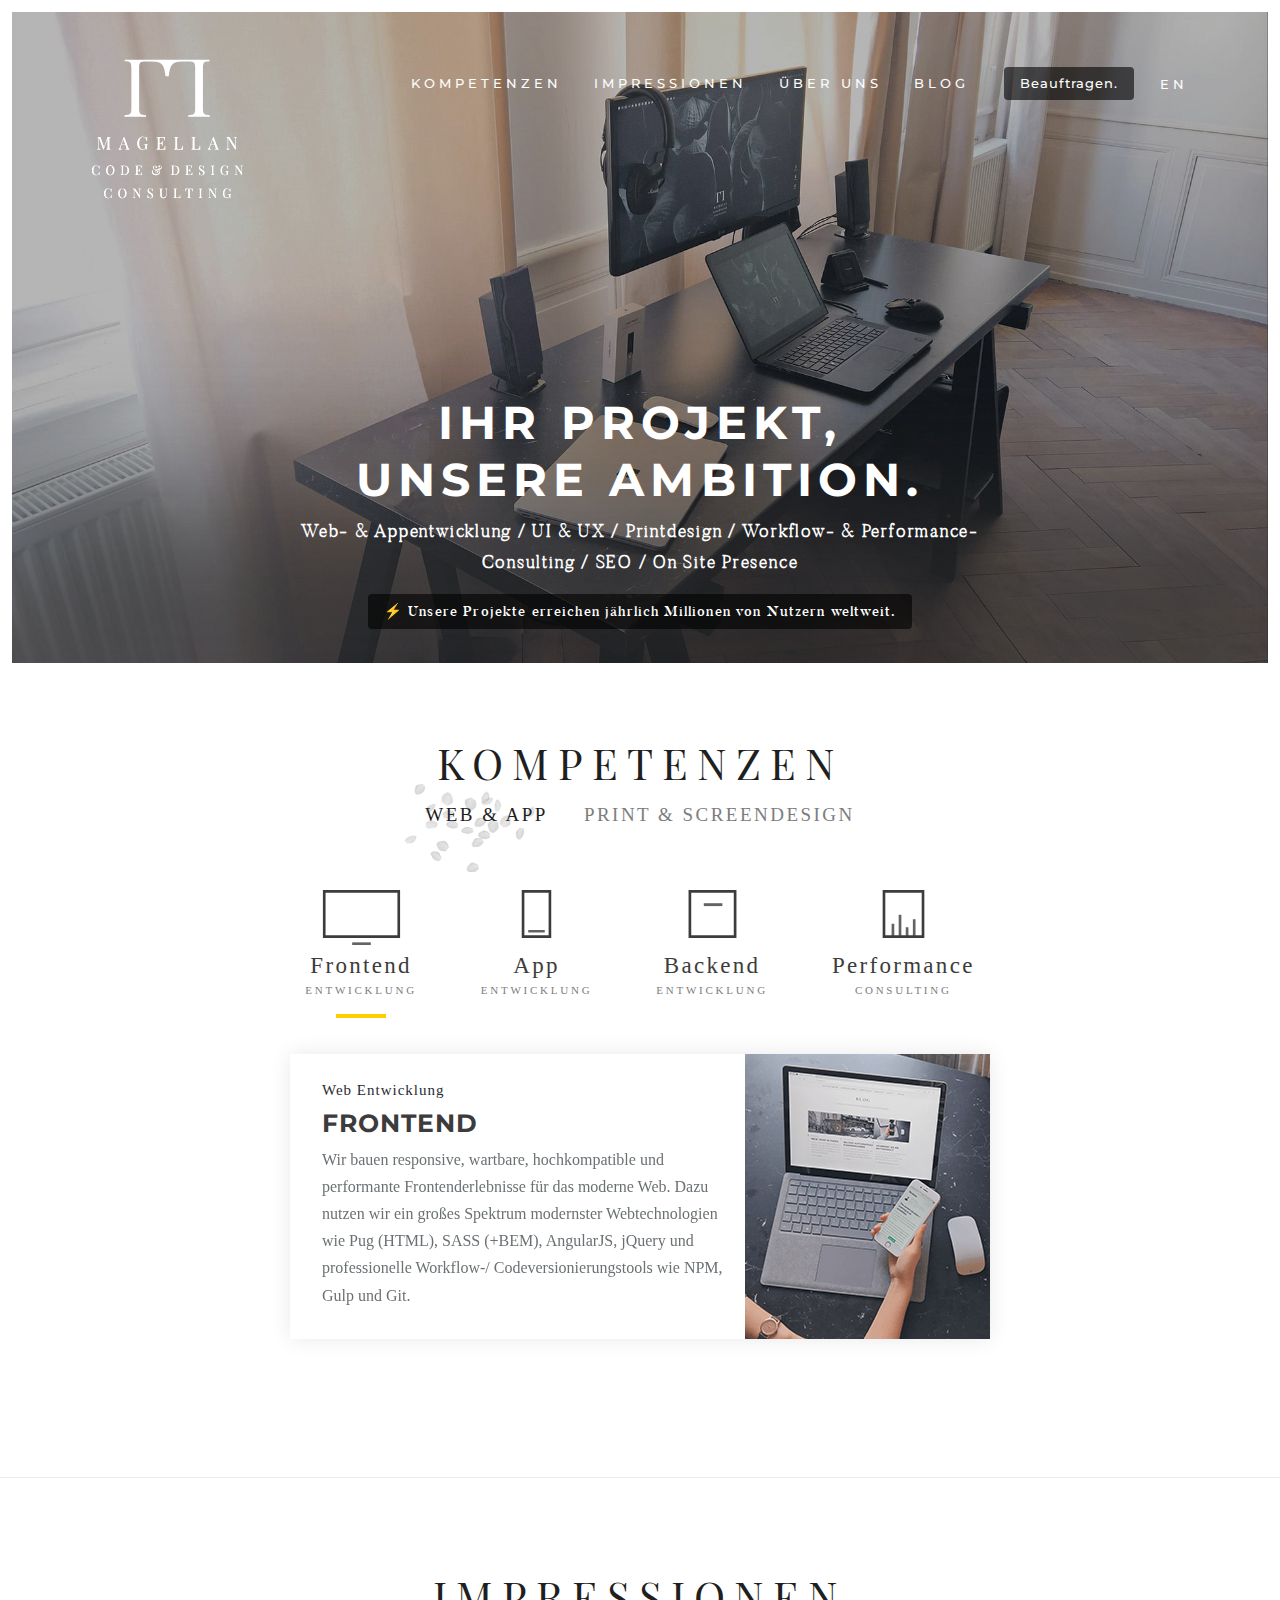
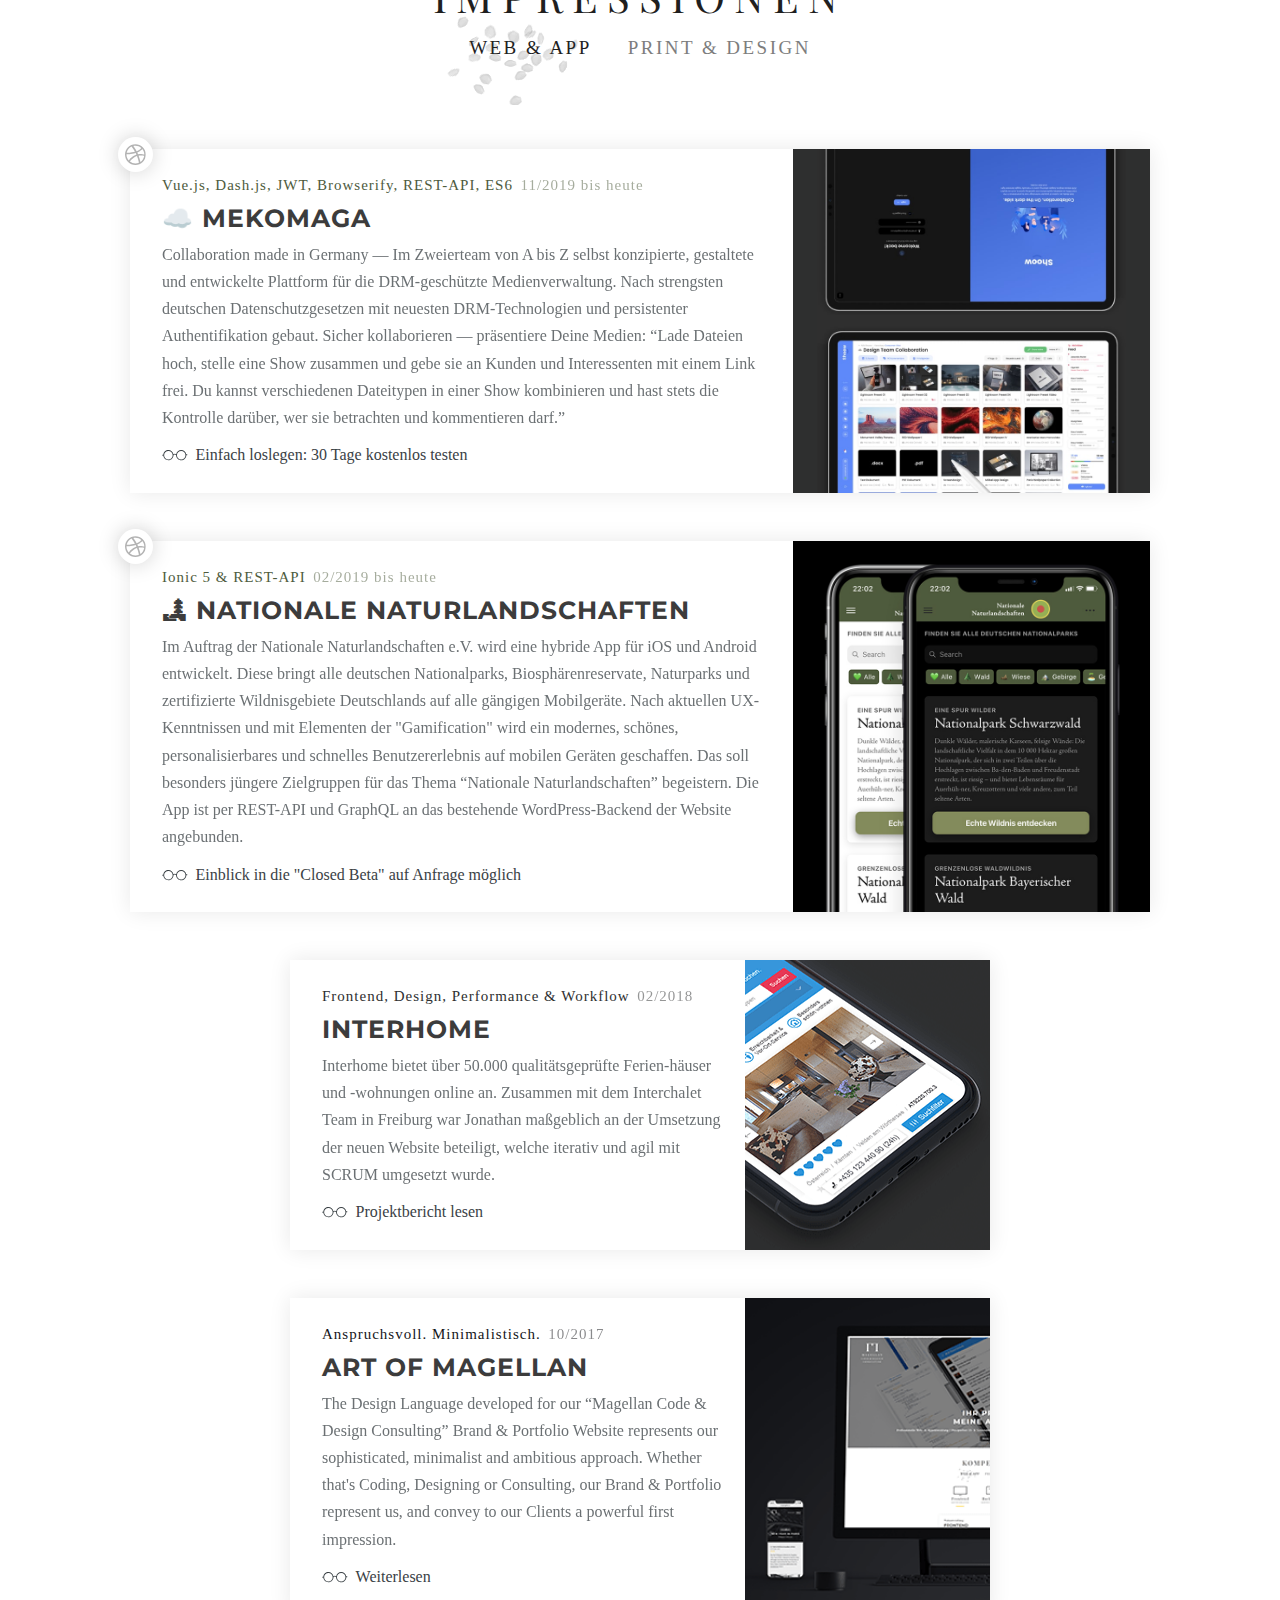
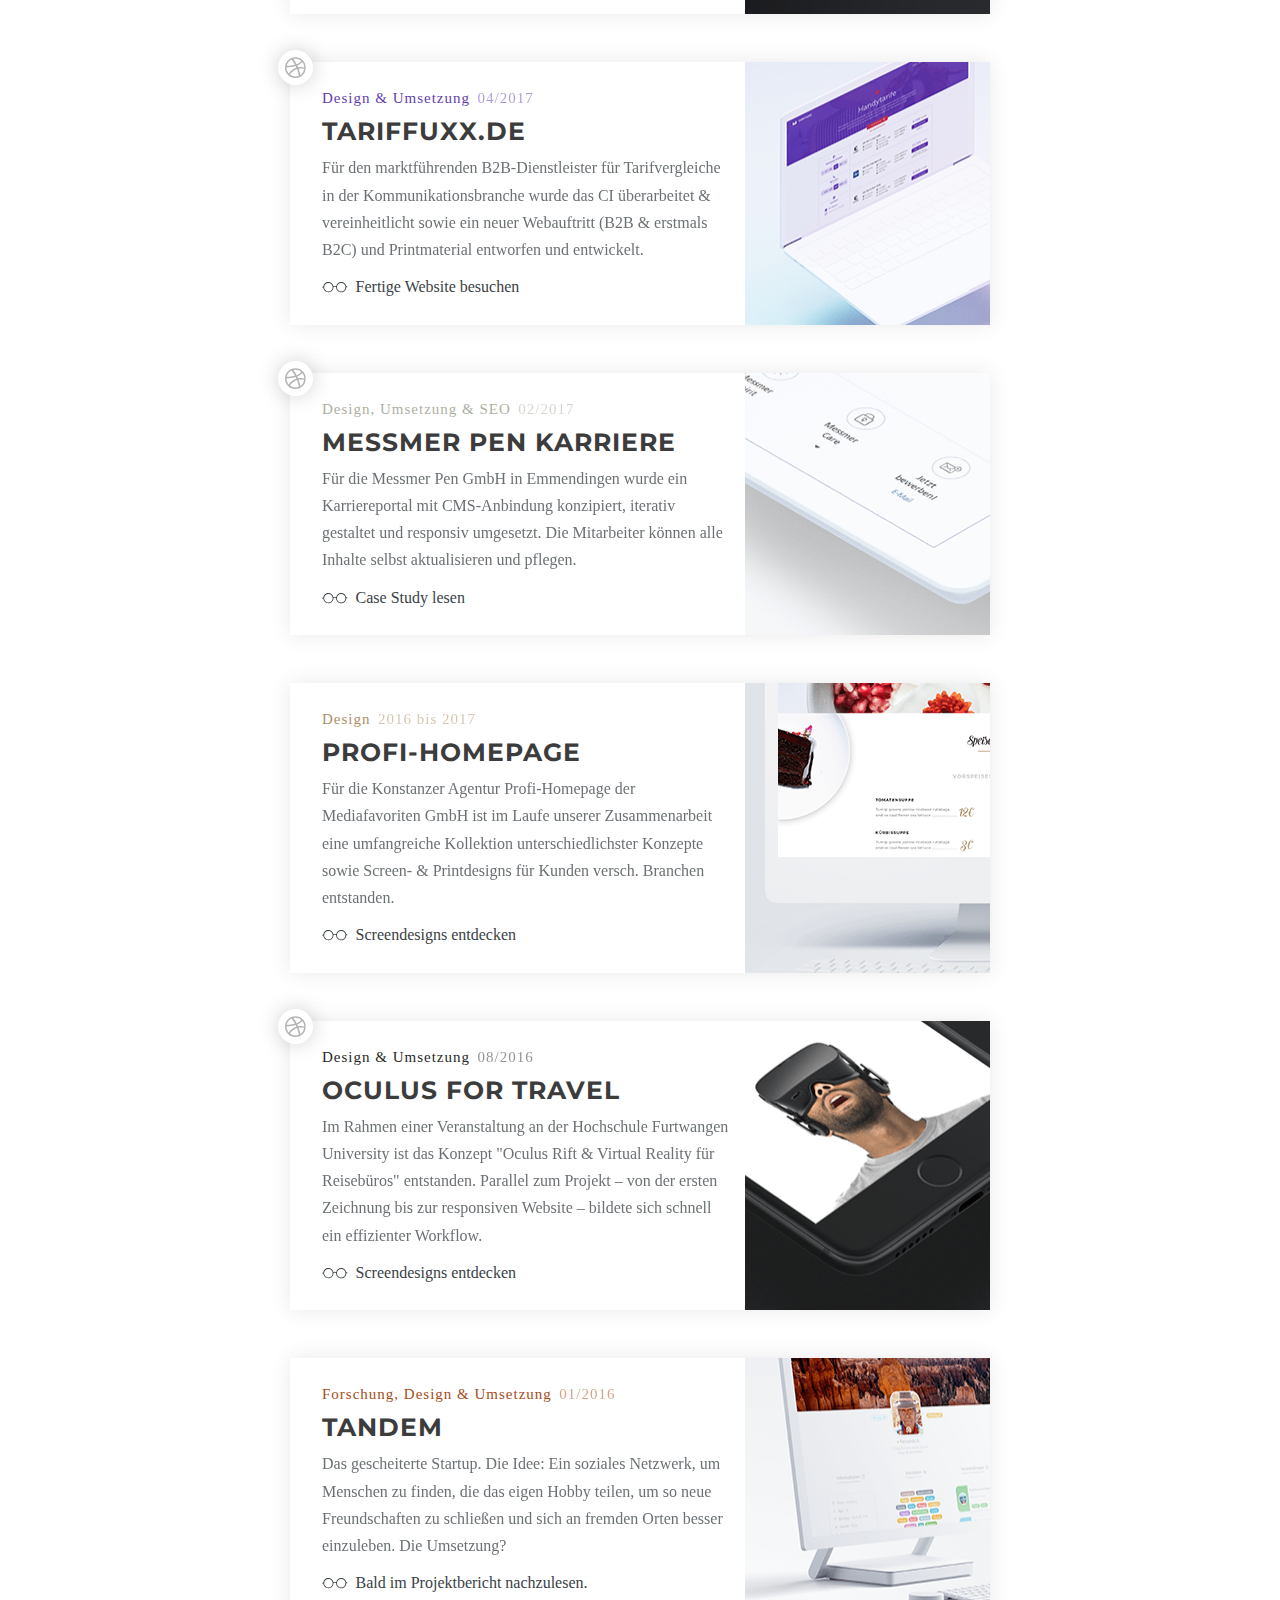
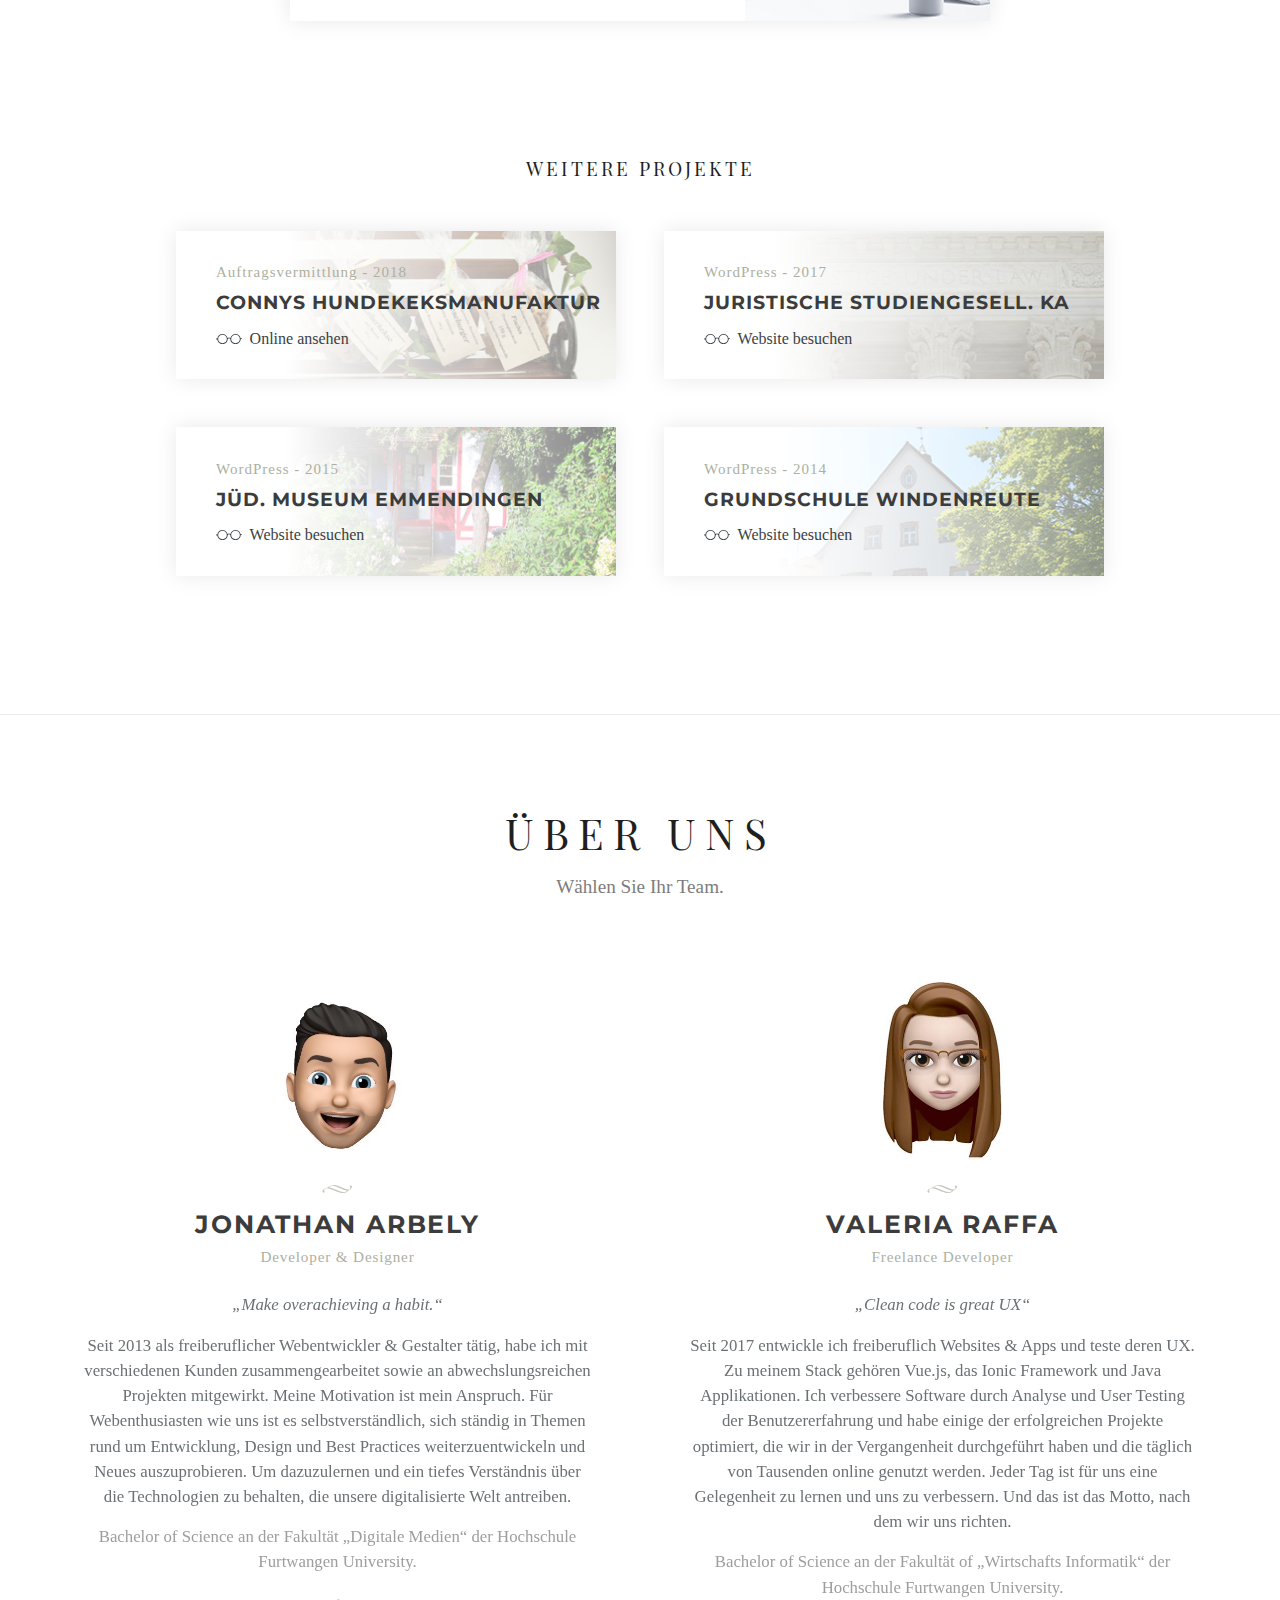
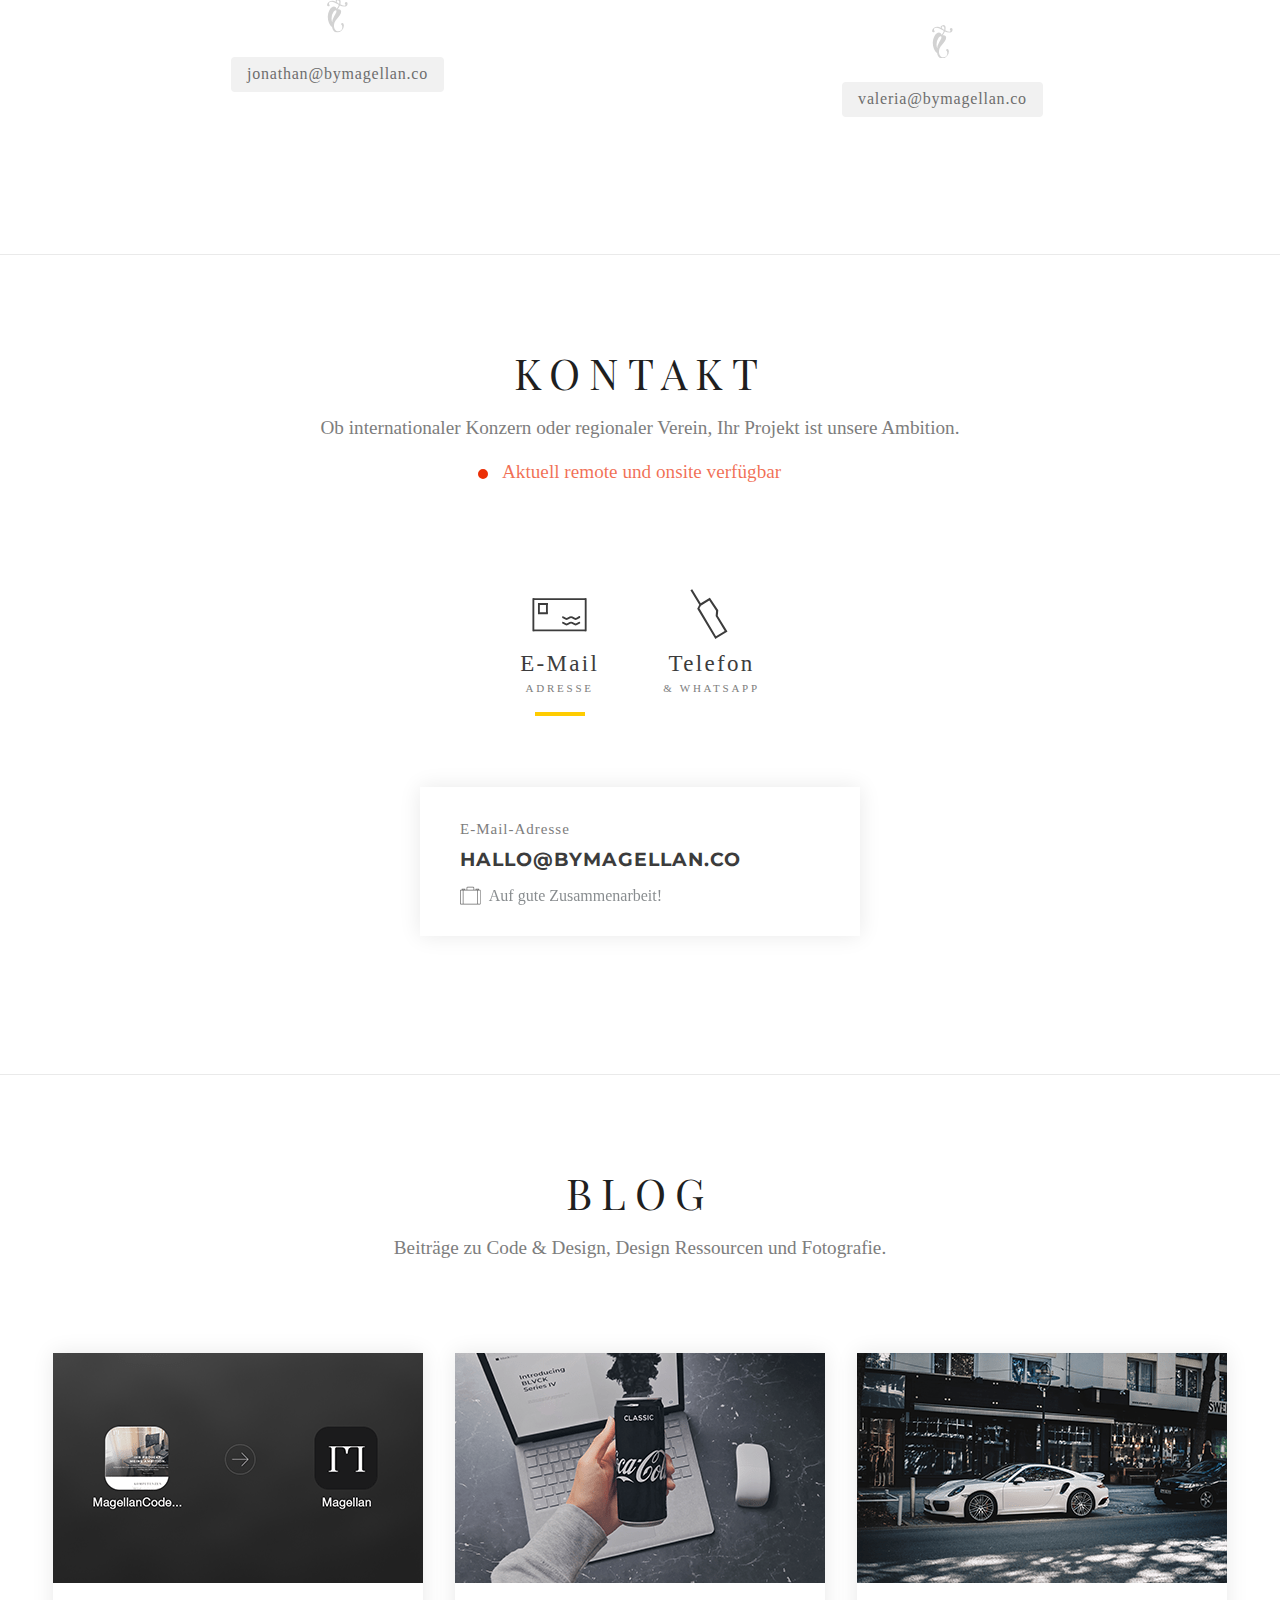
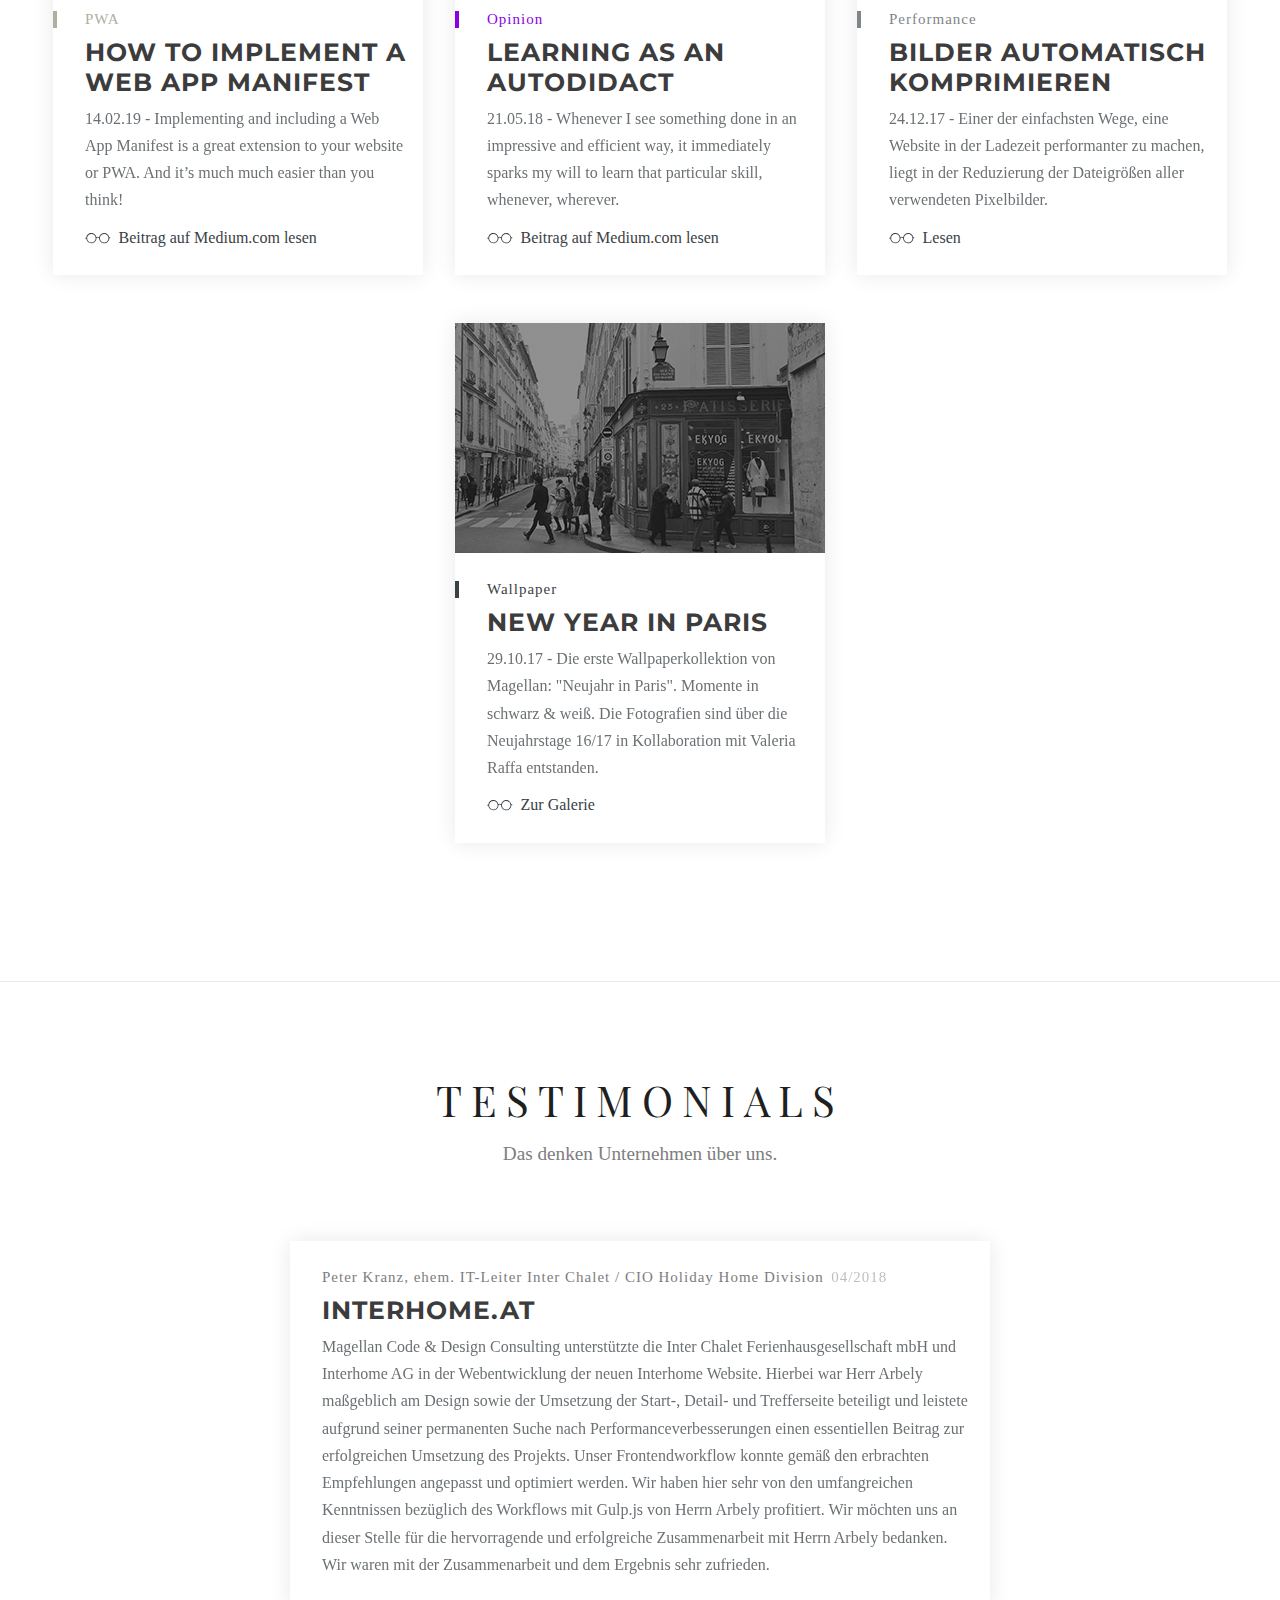
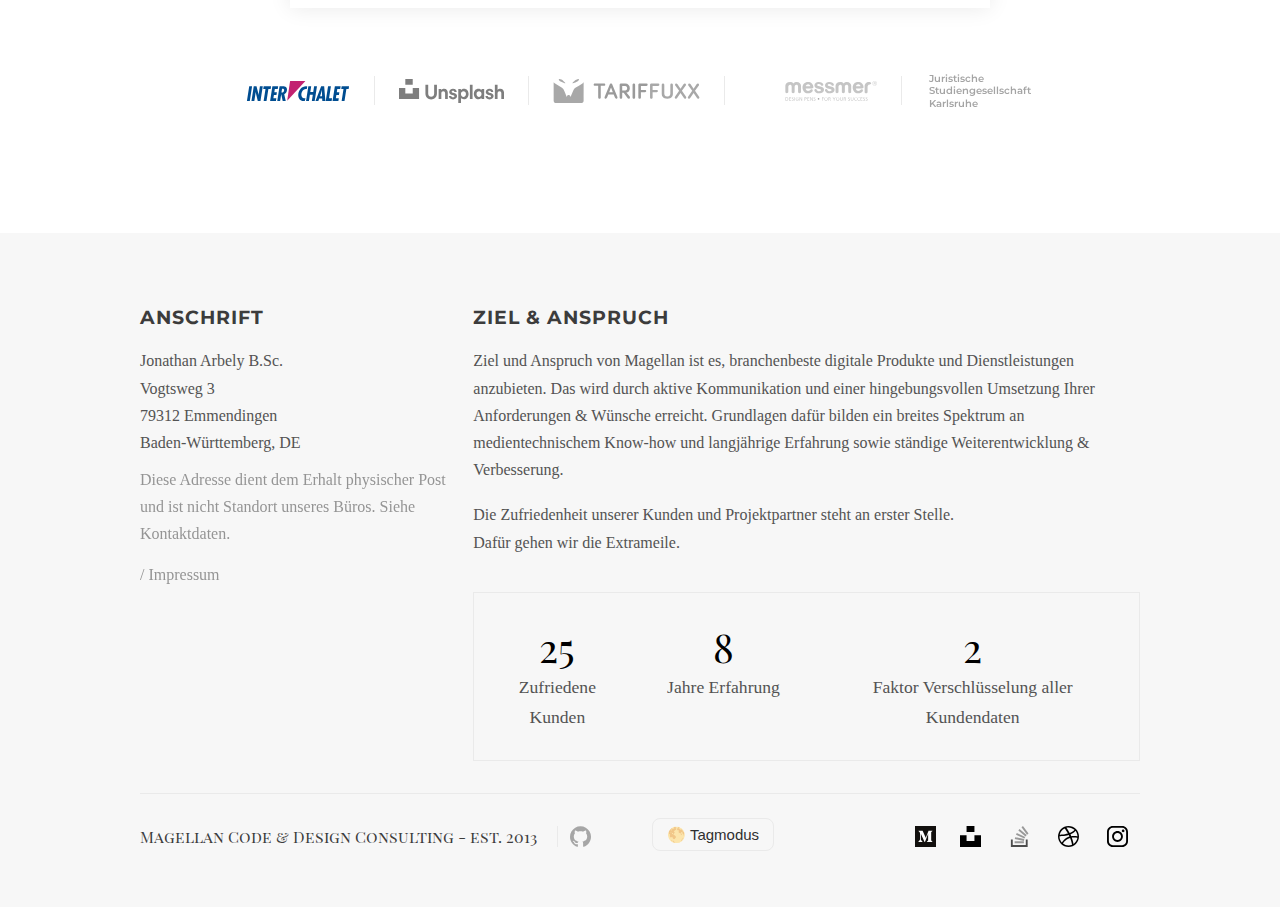
==== index.html @ 05dca4cb "build https://github.com/jonathanarbely/bymagellan/commit/a2d1a57fe0b75a6c7f3945d89512d8315eca8509" ====
<!DOCTYPE html>
<html lang="de">
  <head>
    <script src="https://cmp.osano.com/16CVteSNtipWO25QQ/42a3865d-5379-4cf9-86d5-96c141735223/osano.js"></script>
    <script src="https://www.googletagmanager.com/gtag/js?id=UA-50961830-5" async></script>
    <script>
      window.dataLayer = window.dataLayer || [];
      function gtag(){dataLayer.push(arguments);}
      gtag('js', new Date());
      gtag('config', 'UA-50961830-5', {'anonymize_ip': true});
      
    </script>
    <meta charset="utf-8">
    <meta name="viewport" content="user-scalable=no, width=device-width, initial-scale=1, maximum-scale=1">
    <meta name="theme-color" content="#1b1b1c">
    <link rel="manifest" href="manifest.json">
    <meta name="mobile-web-app-capable" content="yes">
    <meta name="apple-mobile-web-app-capable" content="yes">
    <meta name="application-name" content="Magellan">
    <meta name="apple-mobile-web-app-status-bar-style" content="black">
    <meta name="apple-mobile-web-app-title" content="Magellan">
    <link rel="icon" sizes="192x192" href="/assets/images/pixel/appicon/m-192.png">
    <link rel="apple-touch-icon" href="/assets/images/pixel/appicon/m-192.png">
    <meta name="msapplication-TileImage" content="/assets/images/pixel/appicon/m-144.png">
    <meta name="msapplication-TileColor" content="#1b1b1c">
    <meta name="theme-color" content="#1b1b1c">
    <meta property="og:title" content="Magellan">
    <meta property="og:type" content="website">
    <meta property="og:image" content="/assets/images/pixel/appicon/m-192.png">
    <meta property="og:url" content="https://bymagellan.co/">
    <link rel="icon" type="image/png" href="/assets/images/pixel/favicon.png">
        <title>Magellan Code & Design Consulting - Development & Design Freelancer</title>
        <meta name="description" content="Ziel und Anspruch von Magellan ist es, branchenbeste Web- &amp; Appentwicklung und bestes Design anzubieten.">
        <meta name="keywords" content="webentwicklung, frontend, backend, print, webdesign, design, freiburg, workflow, agentur, medienagentur, gulpjs, pug, html, css, ionic, ui, ux">
        <meta property="og:description" content="Ziel und Anspruch von Magellan ist es, branchenbeste Web- &amp; Appentwicklung und bestes Design anzubieten.">
    <link rel="stylesheet" href="/assets/stylesheets/artofmagellan.css"/>
    <link href="https://fonts.googleapis.com/css?family=Montserrat:700|Playfair+Display+SC" rel="stylesheet"/>
    <link rel="stylesheet" href="assets/stylesheets/pagespecific/index.css"/>
    <script src="/assets/plugins/jquery/jquery.min.js"></script>
    <script src="/assets/plugins/waves/waves.min.js" async></script>
    <script src="/assets/javascript/interactive.min.js" async></script>
    <script src="/assets/javascript/nav.min.js" async></script>
    <script>
      /*window.addEventListener("load", function(){
          window.cookieconsent.initialise({
              "palette": {
                  "popup": {
                      "background": "#000"
                  },
                  "button": {
                      "background": "transparent",
                      "text": "#f1d600",
                      "border": "#f1d600"
                  }
              },
              "type": "opt-out",
              "content": {
                  "message": "Auf dieser Website kommen Cookies von Google Analytics zum Einsatz. Es werden keine persönliche Daten gespeichert oder verarbeitet.",
                  "dismiss": "Einverstanden",
                  "link": "Mehr Erfahren (Datenschutz)",
                  "deny": "Cookies blockieren",
                  "href": "./impressum.html"
              }
          });
      
          $('.cc-deny').click(function(){
              gaOptout();
              //console.log('cookie opt-out');
          });
      });*/
      
      // Set to the same value as the web property used on the site
      var gaProperty = 'UA-50961830-5';
      
      // Disable tracking if the opt-out cookie exists.
      var disableStr = 'ga-disable-' + gaProperty;
      if (document.cookie.indexOf(disableStr + '=true') > -1)
          window[disableStr] = true;
      
      // Opt-out function
      function gaOptout() {
          document.cookie = disableStr + '=true; expires=Thu, 31 Dec 2099 23:59:59 UTC; path=/';
          window[disableStr] = true;
          //console.log('cookie deleted');
      }
      
      // Hotjar Tracking Code
      (function(h,o,t,j,a,r){
          h.hj=h.hj||function(){(h.hj.q=h.hj.q||[]).push(arguments)};
          h._hjSettings={hjid:1564606,hjsv:6};
          a=o.getElementsByTagName('head')[0];
          r=o.createElement('script');r.async=1;
          r.src=t+h._hjSettings.hjid+j+h._hjSettings.hjsv;
          a.appendChild(r);
      })(window,document,'https://static.hotjar.com/c/hotjar-','.js?sv=');
      
    </script>
    <script src="/assets/plugins/jquery-smoothscroll/jquery-smoothscroll.min.js" defer></script>
  </head>
  <body>
    <div class="hide"><svg xmlns="http://www.w3.org/2000/svg" xmlns:xlink="http://www.w3.org/1999/xlink"><symbol viewBox="0 0 564.264 564.264" id="dribbble" xmlns="http://www.w3.org/2000/svg"><path d="M282.132 564.264c-38.76 0-75.276-7.446-109.548-22.338s-64.158-35.088-89.658-60.588-45.696-55.386-60.588-89.658S0 320.892 0 282.132s7.446-75.276 22.338-109.548 35.088-64.158 60.588-89.658 55.386-45.696 89.658-60.588S243.372 0 282.132 0s75.276 7.446 109.548 22.338 64.158 35.088 89.658 60.588 45.696 55.386 60.588 89.658 22.338 70.788 22.338 109.548-7.446 75.276-22.338 109.548-35.088 64.158-60.588 89.658-55.386 45.696-89.658 60.588c-34.272 14.89-70.788 22.338-109.548 22.338zM520.2 320.688c-2.04-.405-7.55-1.836-16.524-4.28-8.976-2.45-20.196-4.594-33.66-6.43s-28.866-2.958-46.206-3.363c-17.34-.408-35.394.813-54.162 3.672 7.752 21.624 14.484 42.126 20.196 61.506s10.506 36.618 14.382 51.714 6.732 27.744 8.568 37.944c1.836 10.198 3.162 17.137 3.978 20.81 26.93-18.36 49.473-41.413 67.626-69.157 18.156-27.748 30.09-58.55 35.802-92.415zm-143.82 183.6c-.816-5.307-2.448-13.668-4.896-25.092-2.445-11.427-5.712-25.194-9.792-41.313-4.077-16.116-9.075-34.068-14.99-53.854-5.917-19.79-13.16-40.7-21.73-62.73-.408.407-1.02.61-1.836.61-33.864 11.833-62.628 26.01-86.292 42.535-23.664 16.52-42.942 32.436-57.834 47.733s-25.806 28.662-32.742 40.086-11.016 18.156-12.24 20.196c20.808 15.912 43.656 28.354 68.544 37.332 24.888 8.976 51.408 13.464 79.56 13.464 33.048.004 64.464-6.32 94.248-18.968zM102.816 443.7c1.224-2.448 6.324-10.2 15.3-23.258 8.976-13.057 21.726-27.946 38.25-44.677 16.524-16.728 36.618-33.558 60.282-50.488 23.664-16.934 51.204-30.497 82.62-40.697 1.632-.816 3.162-1.326 4.59-1.53 1.43-.204 2.958-.714 4.593-1.53a957.878 957.878 0 0 0-9.79-20.196 919.979 919.979 0 0 1-9.793-20.196c-30.192 8.976-59.568 15.81-88.128 20.502s-54.163 8.058-76.807 10.098c-22.644 2.04-41.412 3.162-56.304 3.366s-23.768.306-26.624.306v7.344c0 31.008 5.508 60.18 16.524 87.516s26.11 51.816 45.286 73.44zM46.512 233.172c2.448 0 10.2-.102 23.256-.306s29.58-1.224 49.572-3.06 42.942-4.794 68.85-8.874 52.938-9.792 81.09-17.136c-10.2-17.544-20.298-34.272-30.294-50.184s-19.074-30.09-27.234-42.534c-8.16-12.444-15.096-22.746-20.808-30.906s-9.384-13.464-11.016-15.912c-34.272 15.912-63.138 38.658-86.598 68.238s-39.066 63.138-46.818 100.674zM225.828 48.348c1.632 2.04 5.406 7.14 11.322 15.3s13.056 18.564 21.42 31.212c8.364 12.648 17.544 27.03 27.54 43.146 9.996 16.116 19.893 33.15 29.685 51.102 21.216-7.752 39.576-16.422 55.08-26.01s28.354-18.666 38.556-27.234 17.854-15.912 22.95-22.032c5.1-6.12 8.263-9.996 9.487-11.628-21.624-19.176-46.002-34.068-73.137-44.676-27.132-10.608-55.998-15.912-86.598-15.912-18.768 0-37.536 2.244-56.304 6.732zm242.964 82.008c-1.227 1.632-4.794 5.814-10.71 12.546-5.916 6.732-14.28 14.688-25.092 23.868-10.813 9.18-24.378 18.972-40.698 29.376s-35.7 20.094-58.143 29.07a461.668 461.668 0 0 1 8.264 17.442 1142.22 1142.22 0 0 1 7.647 17.442 81.141 81.141 0 0 0 2.755 6.12 81.978 81.978 0 0 1 2.757 6.12c19.99-2.448 39.573-3.468 58.752-3.06 19.176.408 36.516 1.326 52.02 2.754s28.356 3.06 38.556 4.896 16.32 2.958 18.36 3.366c-.408-28.56-5.304-55.488-14.688-80.784s-22.644-48.348-39.78-69.156z"/></symbol><symbol viewBox="0 0 438.549 438.549" id="github" xmlns="http://www.w3.org/2000/svg"><path d="M409.132 114.573c-19.608-33.596-46.205-60.194-79.798-79.8C295.736 15.166 259.057 5.365 219.27 5.365c-39.78 0-76.47 9.804-110.062 29.408-33.596 19.605-60.192 46.204-79.8 79.8C9.803 148.168 0 184.853 0 224.63c0 47.78 13.94 90.745 41.827 128.906 27.884 38.164 63.906 64.572 108.063 79.227 5.14.954 8.945.283 11.42-1.996 2.474-2.282 3.71-5.14 3.71-8.562 0-.57-.05-5.708-.144-15.417-.098-9.71-.144-18.18-.144-25.406l-6.567 1.136c-4.187.767-9.47 1.092-15.846 1-6.375-.09-12.992-.757-19.843-2-6.854-1.23-13.23-4.085-19.13-8.558-5.898-4.473-10.085-10.328-12.56-17.556l-2.855-6.57c-1.903-4.374-4.9-9.233-8.992-14.56-4.093-5.33-8.232-8.944-12.42-10.847l-1.998-1.43c-1.332-.952-2.568-2.1-3.71-3.43-1.143-1.33-1.998-2.663-2.57-3.997-.57-1.335-.097-2.43 1.428-3.29 1.525-.858 4.28-1.275 8.28-1.275l5.708.853c3.807.763 8.516 3.042 14.133 6.85 5.615 3.807 10.23 8.755 13.847 14.843 4.38 7.807 9.657 13.755 15.846 17.848 6.184 4.093 12.42 6.136 18.7 6.136 6.28 0 11.703-.476 16.273-1.423 4.565-.95 8.848-2.382 12.847-4.284 1.713-12.758 6.377-22.56 13.988-29.41-10.847-1.14-20.6-2.857-29.263-5.14-8.658-2.286-17.605-5.996-26.835-11.14-9.235-5.137-16.896-11.516-22.985-19.126-6.09-7.614-11.088-17.61-14.987-29.98-3.9-12.373-5.852-26.647-5.852-42.825 0-23.035 7.52-42.637 22.557-58.817-7.044-17.318-6.38-36.732 1.997-58.24 5.52-1.715 13.706-.428 24.554 3.853 10.85 4.284 18.794 7.953 23.84 10.995 5.046 3.04 9.09 5.618 12.135 7.708 17.706-4.947 35.977-7.42 54.82-7.42s37.116 2.473 54.822 7.42l10.85-6.85c7.418-4.57 16.18-8.757 26.26-12.564 10.09-3.806 17.803-4.854 23.135-3.14 8.562 21.51 9.325 40.923 2.28 58.24 15.035 16.18 22.558 35.788 22.558 58.818 0 16.178-1.958 30.497-5.853 42.966-3.9 12.47-8.94 22.457-15.125 29.98-6.19 7.52-13.9 13.85-23.13 18.985-9.233 5.14-18.183 8.85-26.84 11.135-8.663 2.286-18.416 4.004-29.264 5.146 9.894 8.563 14.842 22.078 14.842 40.54v60.237c0 3.422 1.19 6.28 3.572 8.562 2.38 2.278 6.136 2.95 11.276 1.994 44.163-14.653 80.185-41.062 108.068-79.226 27.88-38.16 41.826-81.126 41.826-128.906-.01-39.77-9.818-76.454-29.414-110.05z" fill="#a6a6a6"/></symbol><symbol viewBox="0 0 60 60" id="iconset--briefcase" xmlns="http://www.w3.org/2000/svg"><path d="M56.99 13.5H55v-3H45v3h-4V7.706A3.21 3.21 0 0 0 37.794 4.5H22.206A3.21 3.21 0 0 0 19 7.706V13.5h-4v-3H5v3H3.01C1.35 13.5 0 14.85 0 16.51v35.98c0 1.66 1.35 3.01 3.01 3.01h53.98c1.66 0 3.01-1.35 3.01-3.01V16.51c0-1.66-1.35-3.01-3.01-3.01zm-9.99-1h6v1h-6v-1zM21 7.706c0-.665.54-1.206 1.206-1.206h15.588C38.46 6.5 39 7.04 39 7.706V13.5H21V7.706zM19 15.5h31v38H10v-38h9zm-12-3h6v1H7v-1zM2 52.49V16.51c0-.557.453-1.01 1.01-1.01H8v38H3.01c-.557 0-1.01-.453-1.01-1.01zm56 0c0 .557-.453 1.01-1.01 1.01H52v-38h4.99c.557 0 1.01.453 1.01 1.01v35.98z"/></symbol><symbol viewBox="0 0 594.149 594.149" id="iconset--double-tick" xmlns="http://www.w3.org/2000/svg"><path d="M448.8 161.925l-35.7-35.7-160.65 160.65 35.7 35.7 160.65-160.65zm107.1-35.7l-267.75 270.3-107.1-107.1-35.7 35.7 142.8 142.8 306-306-38.25-35.7zM0 325.125l142.8 142.8 35.7-35.7-142.8-142.8-35.7 35.7z"/></symbol><symbol viewBox="0 0 564.264 564.264" id="iconset--dribbble" xmlns="http://www.w3.org/2000/svg"><path d="M282.132 564.264c-38.76 0-75.276-7.446-109.548-22.338s-64.158-35.088-89.658-60.588-45.696-55.386-60.588-89.658S0 320.892 0 282.132s7.446-75.276 22.338-109.548 35.088-64.158 60.588-89.658 55.386-45.696 89.658-60.588S243.372 0 282.132 0s75.276 7.446 109.548 22.338 64.158 35.088 89.658 60.588 45.696 55.386 60.588 89.658 22.338 70.788 22.338 109.548-7.446 75.276-22.338 109.548-35.088 64.158-60.588 89.658-55.386 45.696-89.658 60.588c-34.272 14.89-70.788 22.338-109.548 22.338zM520.2 320.688c-2.04-.405-7.55-1.836-16.524-4.28-8.976-2.45-20.196-4.594-33.66-6.43s-28.866-2.958-46.206-3.363c-17.34-.408-35.394.813-54.162 3.672 7.752 21.624 14.484 42.126 20.196 61.506s10.506 36.618 14.382 51.714 6.732 27.744 8.568 37.944c1.836 10.198 3.162 17.137 3.978 20.81 26.93-18.36 49.473-41.413 67.626-69.157 18.156-27.748 30.09-58.55 35.802-92.415zm-143.82 183.6c-.816-5.307-2.448-13.668-4.896-25.092-2.445-11.427-5.712-25.194-9.792-41.313-4.077-16.116-9.075-34.068-14.99-53.854-5.917-19.79-13.16-40.7-21.73-62.73-.408.407-1.02.61-1.836.61-33.864 11.833-62.628 26.01-86.292 42.535-23.664 16.52-42.942 32.436-57.834 47.733s-25.806 28.662-32.742 40.086-11.016 18.156-12.24 20.196c20.808 15.912 43.656 28.354 68.544 37.332 24.888 8.976 51.408 13.464 79.56 13.464 33.048.004 64.464-6.32 94.248-18.968zM102.816 443.7c1.224-2.448 6.324-10.2 15.3-23.258 8.976-13.057 21.726-27.946 38.25-44.677 16.524-16.728 36.618-33.558 60.282-50.488 23.664-16.934 51.204-30.497 82.62-40.697 1.632-.816 3.162-1.326 4.59-1.53 1.43-.204 2.958-.714 4.593-1.53a957.878 957.878 0 0 0-9.79-20.196 919.979 919.979 0 0 1-9.793-20.196c-30.192 8.976-59.568 15.81-88.128 20.502s-54.163 8.058-76.807 10.098c-22.644 2.04-41.412 3.162-56.304 3.366s-23.768.306-26.624.306v7.344c0 31.008 5.508 60.18 16.524 87.516s26.11 51.816 45.286 73.44zM46.512 233.172c2.448 0 10.2-.102 23.256-.306s29.58-1.224 49.572-3.06 42.942-4.794 68.85-8.874 52.938-9.792 81.09-17.136c-10.2-17.544-20.298-34.272-30.294-50.184s-19.074-30.09-27.234-42.534c-8.16-12.444-15.096-22.746-20.808-30.906s-9.384-13.464-11.016-15.912c-34.272 15.912-63.138 38.658-86.598 68.238s-39.066 63.138-46.818 100.674zM225.828 48.348c1.632 2.04 5.406 7.14 11.322 15.3s13.056 18.564 21.42 31.212c8.364 12.648 17.544 27.03 27.54 43.146 9.996 16.116 19.893 33.15 29.685 51.102 21.216-7.752 39.576-16.422 55.08-26.01s28.354-18.666 38.556-27.234 17.854-15.912 22.95-22.032c5.1-6.12 8.263-9.996 9.487-11.628-21.624-19.176-46.002-34.068-73.137-44.676-27.132-10.608-55.998-15.912-86.598-15.912-18.768 0-37.536 2.244-56.304 6.732zm242.964 82.008c-1.227 1.632-4.794 5.814-10.71 12.546-5.916 6.732-14.28 14.688-25.092 23.868-10.813 9.18-24.378 18.972-40.698 29.376s-35.7 20.094-58.143 29.07a461.668 461.668 0 0 1 8.264 17.442 1142.22 1142.22 0 0 1 7.647 17.442 81.141 81.141 0 0 0 2.755 6.12 81.978 81.978 0 0 1 2.757 6.12c19.99-2.448 39.573-3.468 58.752-3.06 19.176.408 36.516 1.326 52.02 2.754s28.356 3.06 38.556 4.896 16.32 2.958 18.36 3.366c-.408-28.56-5.304-55.488-14.688-80.784s-22.644-48.348-39.78-69.156z" fill="#b3b3b3"/></symbol><symbol viewBox="0 0 60 60" id="iconset--eyeglasses" xmlns="http://www.w3.org/2000/svg"><path d="M59 28h-2.18c-.95-5.666-5.85-10-11.748-10-5.822 0-10.696 4.12-11.825 9.58-.97-.815-2.08-1.247-3.247-1.247-1.167 0-2.274.432-3.245 1.245C25.64 22.118 20.825 18 15.072 18c-6.316 0-11.507 4.85-12.02 11H1a1 1 0 1 0 0 2h2.05c.515 6.15 5.706 11 12.022 11 6.467 0 11.736-5.207 11.91-11.67.854-1.286 1.916-1.997 3.018-1.997 1.102 0 2.164.712 3.017 1.996.178 6.463 5.51 11.67 12.055 11.67C51.65 42 57 36.617 57 30h2a1 1 0 1 0 0-2zM15.072 40C9.52 40 5 35.514 5 30s4.52-10 10.072-10C20.64 20 25 24.393 25 30s-4.36 10-9.928 10zm30 0C39.52 40 35 35.514 35 30s4.52-10 10.072-10C50.64 20 55 24.393 55 30s-4.36 10-9.928 10z" fill="#3a4145"/></symbol><symbol id="iconset--prev" viewBox="0 0 32.635 32.635" xmlns="http://www.w3.org/2000/svg"><defs id="agdefs41"><style id="agstyle2">.agcls-1{fill:#1b1b1b;fill-rule:evenodd}</style></defs><path d="M3.856 15.998a.878.878 0 0 1 .18-.272l6.68-6.68a.836.836 0 0 1 1.18.001.83.83 0 0 1 0 1.18l-5.253 5.255h21.364a.836.836 0 0 1 0 1.67H6.643l5.254 5.255a.832.832 0 0 1 0 1.18.832.832 0 0 1-1.18 0l-6.68-6.678a.852.852 0 0 1-.18-.912z" class="agcls-1" id="agpath6" fill="#1b1b1b" fill-rule="evenodd" stroke-width=".835"/></symbol><symbol viewBox="0 0 564.264 564.264" id="iconset--xing" xmlns="http://www.w3.org/2000/svg"><path d="M412.475 8.516c-22.357 38.429-190.034 332.908-190.034 333.871-.085.696 27.86 50.303 61.915 110.217l62.007 108.904 65.325.086h65.326l-1.05-2.008c-.872-1.574-84.363-148.029-115.628-202.872l-8.036-14.15 9.604-16.853c5.327-9.342 48.906-85.675 96.854-169.6 47.941-84.014 87.157-152.83 87.157-153.093 0-.177-29.258-.348-65.063-.348H415.88zM42.884 105.193c0 .177 16.329 28.995 36.245 64.1l36.244 63.75-15.633 25.591c-62.707 103.316-79.56 131-80.433 132.568l-.958 1.83h122.877l48.644-79.994 48.558-79.994-36.33-64.1-36.416-64.1H104.28c-33.798 0-61.396.172-61.396.349z" fill="#b3b3b3"/></symbol><symbol viewBox="0 0 169.063 169.063" id="instagram" xmlns="http://www.w3.org/2000/svg"><path d="M122.406 0H46.654C20.93 0 0 20.93 0 46.655v75.752c0 25.726 20.93 46.655 46.654 46.655h75.752c25.727 0 46.656-20.93 46.656-46.655V46.655C169.062 20.93 148.132 0 122.406 0zm31.657 122.407c0 17.455-14.2 31.655-31.656 31.655H46.654C29.2 154.062 15 139.862 15 122.407V46.655C15 29.2 29.2 15 46.654 15h75.752c17.455 0 31.656 14.2 31.656 31.655v75.752z"/><path d="M84.53 40.97c-24.02 0-43.562 19.542-43.562 43.563 0 24.02 19.542 43.56 43.563 43.56s43.564-19.54 43.564-43.56c0-24.02-19.542-43.563-43.563-43.563zm0 72.123c-15.748 0-28.562-12.812-28.562-28.56 0-15.75 12.813-28.564 28.563-28.564s28.564 12.812 28.564 28.562c0 15.75-12.814 28.56-28.563 28.56zm45.39-84.843c-2.89 0-5.728 1.17-7.77 3.22a11.057 11.057 0 0 0-3.23 7.78c0 2.892 1.18 5.73 3.23 7.78 2.04 2.04 4.88 3.22 7.77 3.22 2.9 0 5.73-1.18 7.78-3.22 2.05-2.05 3.22-4.89 3.22-7.78 0-2.9-1.17-5.74-3.22-7.78-2.04-2.05-4.88-3.22-7.78-3.22z"/></symbol><symbol viewBox="0 0 19 31" id="leaf" xmlns="http://www.w3.org/2000/svg"><defs><style>.ajcls-1{fill:#1f1f1f;fill-rule:evenodd;opacity:.2}</style></defs><path id="ajleaf" class="ajcls-1" d="M15.73 6.99a9.32 9.32 0 0 1-3.92-1.09 16.455 16.455 0 0 1-2.25 3.6l.06.06a4.934 4.934 0 0 1 1.4-.15 2.308 2.308 0 0 1 1.94 2.46c0 2.25-2 4.27-3.78 6.41-2.03 2.48-2.85 3.98-2.85 6.53 0 2.65 1.81 4.95 3.95 4.95a3.823 3.823 0 0 0 3.74-3.8 2.957 2.957 0 0 0-.87-2.38.457.457 0 0 1-.17-.64 1.13 1.13 0 0 1 1.03-.76c.98 0 1.46 1.3 1.46 2.34 0 3.41-3.07 6.48-6.12 6.48-3.24 0-4.54-3.16-4.65-4.84C2.33 24.23.61 20.82.61 16.11a11.937 11.937 0 0 1 1.52-5.8c1.13-2.05 2.77-3.3 4.29-3.3a2.778 2.778 0 0 1 2.4 2.1 14.02 14.02 0 0 0 2-3.61c-.99-.57-2.57-1.43-3.61-1.94a7.425 7.425 0 0 0-3.42-.91c-1.43 0-2.03.84-2.03 1.56a1.55 1.55 0 0 0 .51 1.24.44.44 0 0 1 .06.55 1.21 1.21 0 0 1-1.1.8A1.34 1.34 0 0 1 0 5.32a3.822 3.822 0 0 1 1.79-2.71 5.4 5.4 0 0 1 3.08-.95 6.69 6.69 0 0 1 3.21 1.05l.03-.06a1.388 1.388 0 0 1-.24-.75A1.245 1.245 0 0 1 9.13.69 1.807 1.807 0 0 1 10.55 0c.97 0 1.93.86 1.93 2.64a7.4 7.4 0 0 1-.33 2.29 8.7 8.7 0 0 0 3.7 1.22.948.948 0 0 0 1.08-.84 1.212 1.212 0 0 0-.38-.91.518.518 0 0 1-.13-.62 1.29 1.29 0 0 1 1.24-.97A1.426 1.426 0 0 1 19 4.3c0 1.65-1.61 2.69-3.24 2.69h-.03zm-7.56 3.4c-.37 0-1.22.09-2.17 1.45a10.62 10.62 0 0 0-1.87 6.38 9.243 9.243 0 0 0 .46 3.09h.16A9.787 9.787 0 0 1 6 17.12c.84-1.73 1.72-3.2 2-3.87 1.16-2.25.36-2.86.2-2.86h-.03zm1.69-9.22a.975.975 0 0 0-.99 1.02 1.712 1.712 0 0 0 1 1.47c.34.19 1.12.65 1.32.76a7.457 7.457 0 0 0 .11-1.07c0-1.55-.64-2.18-1.41-2.18h-.03z"/></symbol><symbol viewBox="0 0 332.82 79.989" id="logos--unicef" xmlns="http://www.w3.org/2000/svg"><path d="M286.612-.024c-17.338 0-31.447 14.116-31.447 31.46 0 17.354 14.11 31.464 31.447 31.464 17.346 0 31.455-14.11 31.455-31.463 0-17.345-14.11-31.46-31.455-31.46m24.54 13.905a44.083 44.083 0 0 1-5.063 2.933 32.666 32.666 0 0 0-3.757-5.882 29.028 29.028 0 0 0 3.664-2.622 30.223 30.223 0 0 1 5.154 5.572M297.92 3.445a30.042 30.042 0 0 1 7.048 4.044 28.74 28.74 0 0 1-3.467 2.448 32.55 32.55 0 0 0-5.177-4.787 16 16 0 0 0 1.598-1.705m2.438 7.14a29.472 29.472 0 0 1-5.3 2.215 47.27 47.27 0 0 0-2.62-5.13 14.447 14.447 0 0 0 2.865-1.68 31.863 31.863 0 0 1 5.055 4.596m-3.72-7.62c-.427.506-.895.98-1.392 1.416a32.92 32.92 0 0 0-5.27-2.918c2.29.247 4.52.75 6.663 1.503m-2.466 2.25c-.756.534-1.564.987-2.416 1.345a48.746 48.746 0 0 0-3.03-4.224 31.557 31.557 0 0 1 5.446 2.88m-6.91-2.656a45.88 45.88 0 0 1 3.248 4.445 12.88 12.88 0 0 1-3.248.57zm0 6.32a14.845 14.845 0 0 0 3.955-.733 43.507 43.507 0 0 1 2.58 5.003c-2.142.55-4.337.858-6.536.903zm-1.312-6.27v4.965a12.84 12.84 0 0 1-3.203-.57 47.28 47.28 0 0 1 3.202-4.394m-4.44 3.953a12.764 12.764 0 0 1-2.412-1.35 30.82 30.82 0 0 1 5.424-2.866 46.133 46.133 0 0 0-3.012 4.216m1.817-5.113a33.125 33.125 0 0 0-5.313 2.925 14.587 14.587 0 0 1-1.393-1.423 29.606 29.606 0 0 1 6.705-1.502m21.544 53.998c-4.18-2.29-4.262-5.478-4.045-6.646.226-1.19 1.044-.673 1.56-.673 2.75 0 5.647-.812 9.208-4.453 4.02-4.1 5.283-13.222-.895-19.16-6.656-6.41-13.734-5.29-18.3.473-.938 1.18-3.218 2.045-5.194 1.975-2.927-.11-1.085 2.195-1.085 2.673 0 .486-.44.818-.7.745-.995-.282-.597 1.19-.597 1.633 0 .447-.406.672-.63.672-1.23 0-.89 1.112-.854 1.407.037.297-.07.815-.482 1.04-.39.223-.855 1.19-.855 1.936 0 1.334 1.225 2.265 3.273 3.786 2.035 1.527 2.3 2.97 2.334 4.01.04 1.04.135 2.717.6 3.828.55 1.338.477 3.79-2.346 3.897-3.447.14-9.572 2.9-10.094 3.084-1.943.694-4.516.94-6.527.438a29.517 29.517 0 0 1-3.088-2.5c-.403-1.384.296-2.877 1-3.882 1.15 1.15 2.864 1.078 3.82 1.11.966.04 5.68-.7 6.35-.923.67-.226.968-.146 1.372 0 1.803.655 4.27.85 5.27-2.6 1.005-3.452-1.37-2.486-1.667-2.342-.3.15-.707.116-.555-.18.438-.88-.223-.79-.596-.822-.965-.097-2.23.93-2.635 1.304-.413.372-.823.33-.97.258-1.277-.64-5.092.284-6.27-1.785.11-.554-.97-8.946-1.527-10.396a1.444 1.444 0 0 1 .15-1.37c.97-1.46 3.64.105 5.088.07 1.735-.043 2.013-.768 2.487-1.355.46-.568.795-.252 1.04-.41.317-.202.02-.61.128-.833.115-.224.246-.114.54-.37.298-.267-.04-.818.108-1.044.428-.647 1.598-.125.895-1.816-.38-.924.152-1.93.67-2.6.842-1.086 4.088-5.652-1.635-10.4-5.463-4.525-10.992-4.155-14.557-.3-3.562 3.862-1.78 9.51-1.408 10.993.373 1.49-.697 2.837-1.928 3.42-.98.46-3.203 1.943-4.885 3.41.27-12.123 7.623-22.778 18.9-27.317.477.604 1.012 1.17 1.59 1.708-1.256.915-3.996 3.368-3.996 3.368s.374.055.722.14c.242.06.752.212.752.212s2.414-2.058 3.55-2.872c.882.67 1.847 1.23 2.87 1.68-.553.936-1.928 3.516-1.928 3.516s.318.193.61.382c.278.19.456.355.456.355s1.502-2.826 2.072-3.77c1.262.42 2.574.663 3.904.725v5.183c-.736-.025-2.637-.103-3.406-.178l-.482-.05.268.4c.207.3.36.597.504.87l.053.105.127.018c.56.043 2.29.104 2.938.12v9.43h1.312v-2.16c1.914-.092 3.512-.222 5.44-.39l.085-.01 1.693-1.5-.926.08a68.24 68.24 0 0 1-5.45.485l-.843.044v-5.98a30.57 30.57 0 0 0 7.056-.99c.63 1.558 1.824 5.332 1.824 5.332l1.234-.382s-1.193-3.75-1.82-5.312a30.116 30.116 0 0 0 5.65-2.398 31.217 31.217 0 0 1 3.72 5.775c-.93.438-2.62 1.036-2.614 1.036 1.354.146 2.383.47 2.383.47s.48-.206.787-.343c.123.27.355.82.355.82l1.688.75-.193-.468s-.56-1.338-.695-1.65a46.095 46.095 0 0 0 5.248-3.037 30.055 30.055 0 0 1 4.91 16.492c.003 9.79-4.68 18.498-11.92 24.014m-52.55-47.118l-.49.438c-1.848 1.63-6.055 5.94-5.416 10.672.007.02.07.336.07.336l.21.937.588-.54c2.584-2.356 4.518-6.363 5.31-10.982l.222-1.3zm-8.56 8.177l-.21.57c-.296.788-.825 2.448-1.112 4.654-.398 3.122-.307 7.54 2.408 10.844-.006-.004.3.392.3.392l.313.397.4-2.007c.45-3.543-.14-10.97-1.445-14.288l-.444-1.132zm-3.125 12.776l-.037.586c-.23 3.18-.066 11.025 6.285 15.188l.756.486-.033-.895c-.11-2.98-3.584-11.862-6.19-15.046l-.735-.903zm1.093 14.043l.11.536c.925 4.504 5.198 11.81 11.804 13.925l.9.297-.327-.892c-1.227-3.372-7.592-11.228-11.68-13.817l-.922-.588zm13.26-28.2l-.52.31c-4.913 3.006-7.216 6.64-7.042 11.123l.045 1.027.713-.594c2.663-2.205 5.987-7.827 6.968-11.02l.36-1.163zm-2.893 9.82l-.37.353c-1.257 1.194-5.325 5.53-4.976 10.887.053.823.244 1.712.56 2.632l.286.854.523-.733c1.945-2.737 4.525-9.965 4.387-13.326l-.04-1.018zm.213 9.3l-.277.414c-2.053 3.047-3.098 6.177-3.035 9.06.057 2.133.736 4.175 2.023 6.072l.428.636.363-.677c.885-1.665 1.592-7.075 1.484-11.357-.036-1.51-.185-2.76-.437-3.614l-.275-.942zm2.385 9.948l-.13.433c-.62 1.977-.91 3.913-.858 5.75.12 4.16 1.96 7.408 5.48 9.666l.593.377.13-.802c0-.02.048-.64.048-.64-.096-3.386-2.617-11.89-4.584-14.495l-.546-.72zm-6.93 13.194l.252.424c2.648 4.434 7.14 10.163 15.54 8.693l.704-.116-.398-.592c-1.572-2.334-11.77-8.088-15.37-8.68l-.98-.16zm12.424 11.267l-1.316.36 1.266.513c5.338 2.188 12.035 2.833 15.914 1.53 1.463-.495 2.346-1.297 3.43-2.354 6.836.706 13.234 6.392 16.963 11.03l.203.236.29-.093c.417-.145 1.063-.642 1.335-.938l.26-.28-.236-.31c-3.89-5.094-9.98-8.25-10.254-8.374-5.48-2.68-15.16-4.76-27.854-1.32"/><path d="M260.467 54.454l.074.45c.802 5.032 2.847 11.636 11.343 10.907l.547-.048-.137-.528c-.578-2.29-8.36-8.94-11.078-10.81L260.4 54zm60.077-46.556l.227 1.3c.794 4.62 2.728 8.626 5.312 10.982l.59.54.203-.937s.064-.316.066-.336c.65-4.732-3.563-9.04-5.403-10.672l-.496-.438zm8.85 8.046l-.448 1.132c-1.305 3.317-1.895 10.745-1.447 14.288l.405 2.008.312-.397.3-.392c2.712-3.304 2.804-7.722 2.4-10.844-.28-2.207-.812-3.867-1.105-4.656l-.21-.57zm3.29 12.764l-.738.902c-2.604 3.184-6.082 12.066-6.186 15.046l-.035.895.748-.485c6.35-4.163 6.518-12.01 6.29-15.188l-.042-.586zm-.94 14.087l-.92.588c-4.087 2.59-10.454 10.445-11.683 13.817l-.325.892.902-.297c6.598-2.114 10.88-9.42 11.803-13.926l.113-.537zm-13.642-28.132l.34 1.168c.912 3.216 4.125 8.903 6.74 11.155l.71.607.058-1.023c.266-4.48-1.965-8.162-6.816-11.256l-.52-.328zm2.793 9.94l-.04 1.018c-.136 3.362 2.438 10.59 4.384 13.327l.528.732.29-.855c.31-.92.5-1.81.554-2.632.354-5.357-3.72-9.692-4.977-10.887l-.37-.353zm-.117 9.244l-.273.94c-.252.855-.4 2.105-.438 3.615-.11 4.282.598 9.692 1.48 11.356l.36.677.435-.637c1.287-1.897 1.96-3.94 2.018-6.072.07-2.883-.977-6.013-3.03-9.06l-.276-.415zm-2.246 9.924l-.54.72c-1.974 2.606-4.49 11.11-4.587 14.495 0 0 .05.62.053.64l.127.803s.596-.378.598-.378c3.516-2.258 5.355-5.506 5.475-9.667.05-1.836-.234-3.772-.857-5.75l-.136-.43zm7.32 13.192l-.982.16c-3.605.592-13.8 6.346-15.37 8.68l-.397.592.703.117c8.406 1.47 12.893-4.26 15.54-8.69l.253-.426zm-40.533 13.02c-.27.122-6.368 3.28-10.25 8.372l-.24.31.265.28c.27.298.916.795 1.34.94l.283.092.2-.233c3.724-4.64 10.126-10.325 16.96-11.032 1.084 1.058 1.967 1.857 3.432 2.354 3.883 1.304 10.574.66 15.918-1.53l1.264-.512-1.318-.36C300.48 65.22 290.8 67.3 285.32 69.983M312.96 54l-.81.424c-2.73 1.868-10.513 8.52-11.09 10.81l-.132.527.543.05c8.498.728 10.545-5.876 11.344-10.91l.074-.448zM98.24 3.07h10.62v9.684H98.24zm.843 20.687h8.934v47.196h-8.934zm-67.405.044h8.928v47.193h-8.744V64.04h-.184c-3.574 5.926-9.588 8.363-16.17 8.363C5.643 72.406 0 64.886 0 55.393v-31.59h8.934v27.922c0 8.175 1.877 14.195 10.428 14.195 3.668 0 8.65-1.878 10.525-6.767 1.69-4.42 1.79-9.963 1.79-11.1zm26.756 6.956h.188c3.006-5.927 9.592-8.366 14.287-8.366 3.29 0 17.856.843 17.856 15.98v32.623H81.84V41.29c0-7.806-3.29-12.03-10.81-12.03 0 0-4.894-.282-8.647 3.477-1.316 1.312-3.762 3.38-3.762 12.595v25.666h-8.93V23.805h8.743v6.955zm86.97 8.18c-.47-5.885-3.263-9.99-9.62-9.99-8.486 0-11.76 7.368-11.76 18.4 0 11.02 3.273 18.4 11.76 18.4 5.877 0 9.52-3.82 9.984-10.555h8.88c-.755 10.556-8.59 16.997-18.96 16.997-15.03 0-21.004-10.64-21.004-24.474 0-13.744 6.904-25.223 21.762-25.223 9.902 0 17.363 6.262 17.816 16.442h-8.86zm22.58 10.086c-.657 8.222 2.708 16.726 11.76 16.726 6.913 0 10.364-2.7 11.386-9.538h9.352c-1.412 10.667-9.63 15.98-20.824 15.98-15.037 0-21.025-10.64-21.025-24.475 0-13.745 6.924-25.224 21.77-25.224 14.002.29 20.63 9.152 20.63 22.148v4.38h-33.048zm23.72-6.158c.184-7.847-3.373-13.918-11.96-13.918-7.384 0-11.76 6.237-11.76 13.918zM211.08 70.79V30.067h-8.063v-6.183h8.062V13.812c.29-10.28 8.034-12.988 14.665-12.988 2.143 0 4.207.556 6.363.932v7.372c-1.512-.077-2.996-.28-4.5-.28-5.03 0-7.936 1.32-7.658 6.45v8.587h10.84v6.183h-10.84V70.79h-8.87z"/></symbol><symbol viewBox="0 0 40.002 36.641" id="magellan-brand" xmlns="http://www.w3.org/2000/svg"><path d="M1.096 28.018c-.641 0-1.096.518-1.096 1.287 0 .787.438 1.246 1.093 1.246a1.01 1.01 0 0 0 .638-.224.143.143 0 0 1 .07-.028c.05 0 .073.062.085.203h.08a15.48 15.48 0 0 1-.014-.826h-.08a1.025 1.025 0 0 1-.158.544.725.725 0 0 1-.59.262c-.444 0-.78-.424-.78-1.191 0-.746.297-1.21.747-1.21a.75.75 0 0 1 .608.268.94.94 0 0 1 .173.509h.08c0-.4.003-.623.013-.791h-.079c-.012.141-.04.205-.088.205a.111.111 0 0 1-.067-.03.965.965 0 0 0-.635-.224zm3.753 0c-.641 0-1.096.518-1.096 1.287 0 .787.438 1.246 1.093 1.246.642 0 1.096-.518 1.096-1.287.001-.787-.437-1.246-1.092-1.246zm-.013.062c.423 0 .761.466.761 1.198 0 .712-.291 1.21-.738 1.21-.423 0-.762-.465-.762-1.197 0-.712.29-1.21.74-1.21zm3.73-.013c-.132 0-.362.007-.52.01l-.084.002c-.128 0-.258-.007-.337-.012v.07c.234.01.28.044.28.295v1.705c0 .25-.046.286-.28.296v.069c.096-.007.265-.01.428-.01.148 0 .379.01.483.01a1.154 1.154 0 0 0 1.248-1.244c0-.768-.396-1.191-1.218-1.191zm-.085.062c.714 0 .958.37.958 1.142 0 .749-.204 1.169-.955 1.169-.214 0-.26-.056-.26-.296v-1.72c0-.236.046-.295.257-.295zm4.755 1.933c0-.096.003-.185.01-.248h-.08c-.048.454-.134.608-.565.608h-.253c-.234 0-.28-.035-.28-.285v-.826h.23c.3 0 .303.235.33.455h.079a7.066 7.066 0 0 1-.02-.49l-.002-.164c0-.079.002-.178.012-.324h-.08c-.026.165-.02.454-.32.454h-.229v-.811c0-.25.046-.286.28-.286h.286c.366 0 .418.134.463.54h.08a1.87 1.87 0 0 1-.01-.212c0-.08.006-.245.023-.407-.214.01-.51.01-.72.01-.211 0-.662 0-1.001-.01v.07c.234.01.28.045.28.295v1.706c0 .25-.046.286-.28.296v.069c.339-.01.794-.01 1-.01.231 0 .556 0 .79.01a5.407 5.407 0 0 1-.023-.44zm4.745-2.044c-.165 0-.38.06-.38.238a.17.17 0 0 0 .183.172.182.182 0 0 0 .194-.168.185.185 0 0 0-.096-.16.117.117 0 0 1 .102-.03.379.379 0 0 1 .401.348.383.383 0 0 1-.296.331 8.731 8.731 0 0 1-.842.27c-.313.108-.476.265-.476.503a.4.4 0 0 0 .427.403.37.37 0 0 0 .411-.295.187.187 0 1 0-.211.168.257.257 0 0 1-.207.075.306.306 0 0 1-.318-.275.367.367 0 0 1 .303-.3c.093-.034.241-.081.397-.131a.52.52 0 0 1 .347.498c0 .393-.42.63-.906.63-.517 0-.926-.268-.926-.742a.55.55 0 0 1 .448-.564.739.739 0 0 0 .253.075.08.08 0 0 0 .096-.065c0-.053-.056-.08-.138-.08a1.524 1.524 0 0 0-.214.02.506.506 0 0 1-.175-.39.375.375 0 0 1 .399-.41.274.274 0 0 1 .262.11.192.192 0 0 0-.183.189.171.171 0 0 0 .18.173.187.187 0 0 0 .194-.183.317.317 0 0 0-.128-.237.548.548 0 0 0-.359-.104c-.384 0-.582.206-.582.43a.506.506 0 0 0 .347.443.794.794 0 0 0-.637.734c0 .529.52.856 1.117.856.665 0 1.052-.406 1.052-.823a.591.591 0 0 0-.377-.582 4.762 4.762 0 0 0 .512-.18.534.534 0 0 0 .327-.482.461.461 0 0 0-.5-.465zm3.902.049c-.133 0-.363.007-.52.01l-.085.002c-.128 0-.258-.007-.337-.012v.07c.234.01.28.044.28.295v1.705c0 .25-.046.286-.28.296v.069c.096-.007.266-.01.428-.01.148 0 .379.01.483.01a1.154 1.154 0 0 0 1.248-1.244c0-.768-.396-1.191-1.217-1.191zm-.086.062c.714 0 .958.37.958 1.142 0 .749-.204 1.169-.955 1.169-.214 0-.26-.056-.26-.296v-1.72c0-.236.046-.295.257-.295zm4.755 1.933a2.476 2.476 0 0 1 .01-.248h-.08c-.048.454-.134.608-.565.608h-.253c-.234 0-.28-.035-.28-.285v-.826h.23c.3 0 .303.235.33.455h.08a7.012 7.012 0 0 1-.021-.49l-.002-.164c0-.079.002-.178.012-.324h-.08c-.026.165-.02.454-.32.454h-.228v-.811c0-.25.045-.286.28-.286h.286c.365 0 .417.134.463.54h.08a1.81 1.81 0 0 1-.01-.212c0-.08.006-.245.023-.407-.214.01-.51.01-.721.01-.21 0-.661 0-1-.01v.07c.234.01.279.045.279.295v1.706c0 .25-.045.286-.28.296v.069c.339-.01.794-.01 1.001-.01.23 0 .556 0 .79.01a5.108 5.108 0 0 1-.024-.44zm2.451-2.034a.588.588 0 0 0-.648.596c0 .388.286.575.614.771.32.192.538.35.538.628a.423.423 0 0 1-.448.459c-.441 0-.6-.365-.628-.781h-.08c0 .485-.003.683-.013.824h.079c.014-.099.032-.15.076-.15a.236.236 0 0 1 .118.048.804.804 0 0 0 .471.128.653.653 0 0 0 .733-.654c0-.37-.263-.55-.621-.774-.31-.193-.58-.317-.58-.63a.393.393 0 0 1 .421-.399c.382 0 .54.334.566.661h.08c0-.433.006-.58.016-.701h-.079c-.014.099-.032.15-.076.15a.225.225 0 0 1-.118-.048.65.65 0 0 0-.42-.128zm3.384.039c-.105.007-.279.01-.438.01-.178 0-.343-.003-.44-.01v.07c.234.01.279.044.279.295v1.705c0 .25-.045.286-.28.296v.069a7.23 7.23 0 0 1 .441-.01c.16 0 .332.003.438.01v-.07c-.234-.01-.279-.045-.279-.295v-1.706c0-.25.045-.285.28-.295v-.07zm2.795-.049c-.641 0-1.11.506-1.11 1.308 0 .766.416 1.225 1.13 1.225a.847.847 0 0 0 .54-.187.181.181 0 0 1 .112-.059.2.2 0 0 1 .094.197h.07v-.682c0-.254.023-.284.175-.296v-.069a3.933 3.933 0 0 1-.36.012 8.59 8.59 0 0 1-.486-.012v.07c.291.01.349.052.349.33v.33a.185.185 0 0 1-.1.189.628.628 0 0 1-.358.107c-.563 0-.822-.367-.822-1.194 0-.738.301-1.207.76-1.207a.776.776 0 0 1 .595.269 1.063 1.063 0 0 1 .174.509h.08c0-.4.003-.624.013-.792h-.08c-.013.145-.042.21-.086.21a.118.118 0 0 1-.069-.035.957.957 0 0 0-.62-.223zm4.82.049a5.239 5.239 0 0 1-.672 0v.07c.269.01.313.078.313.33v1.47l-1.218-1.87a4.138 4.138 0 0 1-.59 0l.001.07c.234.01.28.044.28.295v1.67c0 .252-.046.32-.28.33v.07a5.23 5.23 0 0 1 .672 0v-.07c-.268-.01-.313-.078-.313-.33v-1.815l1.448 2.232h.08v-2.052c0-.252.045-.32.28-.33v-.07zM4.297 34.104c-.642 0-1.097.517-1.097 1.286 0 .788.438 1.246 1.093 1.246a1.01 1.01 0 0 0 .639-.223.143.143 0 0 1 .07-.029c.05 0 .073.062.084.203h.08c-.01-.174-.014-.41-.014-.826h-.08a1.025 1.025 0 0 1-.158.544.725.725 0 0 1-.59.262c-.444 0-.78-.423-.78-1.19 0-.746.297-1.211.747-1.211a.75.75 0 0 1 .609.268.94.94 0 0 1 .173.51h.08c0-.4.002-.624.013-.792h-.08c-.011.141-.04.205-.087.205a.111.111 0 0 1-.067-.03.965.965 0 0 0-.635-.223zm3.753 0c-.642 0-1.096.517-1.096 1.286 0 .788.437 1.246 1.093 1.246.641 0 1.096-.517 1.096-1.286-.001-.788-.439-1.246-1.094-1.246zm-.013.062c.423 0 .76.465.76 1.197 0 .712-.289 1.21-.737 1.21-.423 0-.763-.464-.763-1.196 0-.712.289-1.211.739-1.211zm4.953-.014a5.239 5.239 0 0 1-.672 0v.07c.27.01.314.079.314.33v1.471l-1.218-1.87a4.138 4.138 0 0 1-.59 0l.001.068c.234.01.28.046.28.296v1.67c0 .252-.046.321-.28.331v.07a5.23 5.23 0 0 1 .672 0v-.07c-.268-.01-.313-.079-.313-.33v-1.815l1.448 2.231h.08v-2.052c0-.252.045-.32.28-.33v-.07zm2.388-.038a.588.588 0 0 0-.649.596c0 .388.287.574.615.77.32.192.537.35.537.629a.423.423 0 0 1-.448.458c-.44 0-.6-.364-.628-.78h-.08c0 .484-.003.683-.013.824h.08c.013-.1.032-.151.076-.151a.236.236 0 0 1 .117.048.803.803 0 0 0 .472.128.653.653 0 0 0 .732-.653c0-.37-.262-.551-.621-.774-.31-.194-.58-.318-.58-.63a.393.393 0 0 1 .422-.4c.382 0 .54.335.566.662h.079c0-.433.007-.58.017-.702h-.08c-.013.1-.032.151-.075.151a.226.226 0 0 1-.118-.048.65.65 0 0 0-.422-.128zm4.618.038a5.191 5.191 0 0 1-.672 0v.07a.269.269 0 0 1 .314.33v1.073c0 .512-.142.89-.662.89-.49 0-.544-.388-.544-.86v-1.137c0-.25.044-.286.28-.296v-.069a7.89 7.89 0 0 1-.44.01c-.178 0-.344-.003-.44-.01v.069c.235.01.279.045.279.296v1.079c0 .469.053.663.256.853a.823.823 0 0 0 .58.187.717.717 0 0 0 .63-.321 1.431 1.431 0 0 0 .142-.729v-1.034c0-.252.044-.32.278-.331v-.069zm2.499 0c-.106.007-.28.01-.438.01-.179 0-.345-.003-.441-.01v.07c.234.01.28.045.28.295v1.706c0 .25-.046.285-.28.295v.07c.338-.011.793-.011 1-.011.23 0 .556 0 .79.01a5.207 5.207 0 0 1-.024-.44c0-.11.004-.21.01-.282h-.079c-.049.478-.135.643-.566.643h-.252c-.234 0-.28-.035-.28-.285v-1.706c0-.25.046-.286.28-.296v-.069zm4.184 0c-.286.01-.685.01-.968.01-.283 0-.688 0-.974-.01.019.175.027.355.027.44 0 .111-.004.21-.01.282h.079c.047-.478.1-.642.529-.642h.187v1.956c0 .278-.059.32-.349.33v.07c.11-.007.304-.01.51-.01.187 0 .386.003.508.01v-.07c-.291-.01-.35-.053-.35-.33v-1.956h.188c.431 0 .482.164.53.642h.079a3.186 3.186 0 0 1-.01-.282c-.001-.085.006-.265.023-.44zm2.505 0c-.106.007-.28.01-.438.01-.178 0-.344-.003-.44-.01v.07c.233.01.279.045.279.295v1.706c0 .25-.046.285-.28.295v.07a7.23 7.23 0 0 1 .441-.011c.159 0 .332.003.438.01v-.069c-.234-.01-.28-.045-.28-.295v-1.706c0-.25.046-.286.28-.296v-.069zm3.837 0a5.23 5.23 0 0 1-.672 0v.07c.27.01.313.079.313.33v1.471l-1.217-1.87a4.143 4.143 0 0 1-.59 0v.068c.235.01.28.046.28.296v1.67c0 .252-.045.321-.28.331v.07a5.239 5.239 0 0 1 .672 0v-.07c-.267-.01-.313-.079-.313-.33v-1.815l1.449 2.231h.079v-2.052c0-.252.045-.32.28-.33v-.07zm2.778-.048c-.642 0-1.11.505-1.11 1.308 0 .766.416 1.224 1.13 1.224a.847.847 0 0 0 .539-.186.182.182 0 0 1 .113-.06.2.2 0 0 1 .094.197h.069v-.682c0-.253.024-.284.175-.296v-.068a3.933 3.933 0 0 1-.359.011c-.151 0-.365-.003-.486-.011v.068c.29.012.348.053.348.331v.33a.185.185 0 0 1-.099.19.63.63 0 0 1-.359.106c-.562 0-.822-.367-.822-1.193 0-.739.302-1.208.76-1.208a.776.776 0 0 1 .596.27 1.065 1.065 0 0 1 .174.508h.079c0-.4.003-.623.013-.791h-.08c-.013.144-.041.21-.085.21a.117.117 0 0 1-.069-.035.959.959 0 0 0-.623-.223z" class="alcls-1" data-name="Code&amp;Design consulting copy" fill="#fff" fill-rule="evenodd"/><path d="M1.096 28.018c-.641 0-1.096.518-1.096 1.287 0 .787.438 1.246 1.093 1.246a1.01 1.01 0 0 0 .638-.224.143.143 0 0 1 .07-.028c.05 0 .073.062.085.203h.08a15.48 15.48 0 0 1-.014-.826h-.08a1.025 1.025 0 0 1-.158.544.725.725 0 0 1-.59.262c-.444 0-.78-.424-.78-1.191 0-.746.297-1.21.747-1.21a.75.75 0 0 1 .608.268.94.94 0 0 1 .173.509h.08c0-.4.003-.623.013-.791h-.079c-.012.141-.04.205-.088.205a.111.111 0 0 1-.067-.03.965.965 0 0 0-.635-.224zm3.753 0c-.641 0-1.096.518-1.096 1.287 0 .787.438 1.246 1.093 1.246.642 0 1.096-.518 1.096-1.287.001-.787-.437-1.246-1.092-1.246zm-.013.062c.423 0 .761.466.761 1.198 0 .712-.291 1.21-.738 1.21-.423 0-.762-.465-.762-1.197 0-.712.29-1.21.74-1.21zm3.73-.013c-.132 0-.362.007-.52.01l-.084.002c-.128 0-.258-.007-.337-.012v.07c.234.01.28.044.28.295v1.705c0 .25-.046.286-.28.296v.069c.096-.007.265-.01.428-.01.148 0 .379.01.483.01a1.154 1.154 0 0 0 1.248-1.244c0-.768-.396-1.191-1.218-1.191zm-.085.062c.714 0 .958.37.958 1.142 0 .749-.204 1.169-.955 1.169-.214 0-.26-.056-.26-.296v-1.72c0-.236.046-.295.257-.295zm4.755 1.933c0-.096.003-.185.01-.248h-.08c-.048.454-.134.608-.565.608h-.253c-.234 0-.28-.035-.28-.285v-.826h.23c.3 0 .303.235.33.455h.079a7.066 7.066 0 0 1-.02-.49l-.002-.164c0-.079.002-.178.012-.324h-.08c-.026.165-.02.454-.32.454h-.229v-.811c0-.25.046-.286.28-.286h.286c.366 0 .418.134.463.54h.08a1.87 1.87 0 0 1-.01-.212c0-.08.006-.245.023-.407-.214.01-.51.01-.72.01-.211 0-.662 0-1.001-.01v.07c.234.01.28.045.28.295v1.706c0 .25-.046.286-.28.296v.069c.339-.01.794-.01 1-.01.231 0 .556 0 .79.01a5.407 5.407 0 0 1-.023-.44zm4.745-2.044c-.165 0-.38.06-.38.238a.17.17 0 0 0 .183.172.182.182 0 0 0 .194-.168.185.185 0 0 0-.096-.16.117.117 0 0 1 .102-.03.379.379 0 0 1 .401.348.383.383 0 0 1-.296.331 8.731 8.731 0 0 1-.842.27c-.313.108-.476.265-.476.503a.4.4 0 0 0 .427.403.37.37 0 0 0 .411-.295.187.187 0 1 0-.211.168.257.257 0 0 1-.207.075.306.306 0 0 1-.318-.275.367.367 0 0 1 .303-.3c.093-.034.241-.081.397-.131a.52.52 0 0 1 .347.498c0 .393-.42.63-.906.63-.517 0-.926-.268-.926-.742a.55.55 0 0 1 .448-.564.739.739 0 0 0 .253.075.08.08 0 0 0 .096-.065c0-.053-.056-.08-.138-.08a1.524 1.524 0 0 0-.214.02.506.506 0 0 1-.175-.39.375.375 0 0 1 .399-.41.274.274 0 0 1 .262.11.192.192 0 0 0-.183.189.171.171 0 0 0 .18.173.187.187 0 0 0 .194-.183.317.317 0 0 0-.128-.237.548.548 0 0 0-.359-.104c-.384 0-.582.206-.582.43a.506.506 0 0 0 .347.443.794.794 0 0 0-.637.734c0 .529.52.856 1.117.856.665 0 1.052-.406 1.052-.823a.591.591 0 0 0-.377-.582 4.762 4.762 0 0 0 .512-.18.534.534 0 0 0 .327-.482.461.461 0 0 0-.5-.465zm3.902.049c-.133 0-.363.007-.52.01l-.085.002c-.128 0-.258-.007-.337-.012v.07c.234.01.28.044.28.295v1.705c0 .25-.046.286-.28.296v.069c.096-.007.266-.01.428-.01.148 0 .379.01.483.01a1.154 1.154 0 0 0 1.248-1.244c0-.768-.396-1.191-1.217-1.191zm-.086.062c.714 0 .958.37.958 1.142 0 .749-.204 1.169-.955 1.169-.214 0-.26-.056-.26-.296v-1.72c0-.236.046-.295.257-.295zm4.755 1.933a2.476 2.476 0 0 1 .01-.248h-.08c-.048.454-.134.608-.565.608h-.253c-.234 0-.28-.035-.28-.285v-.826h.23c.3 0 .303.235.33.455h.08a7.012 7.012 0 0 1-.021-.49l-.002-.164c0-.079.002-.178.012-.324h-.08c-.026.165-.02.454-.32.454h-.228v-.811c0-.25.045-.286.28-.286h.286c.365 0 .417.134.463.54h.08a1.81 1.81 0 0 1-.01-.212c0-.08.006-.245.023-.407-.214.01-.51.01-.721.01-.21 0-.661 0-1-.01v.07c.234.01.279.045.279.295v1.706c0 .25-.045.286-.28.296v.069c.339-.01.794-.01 1.001-.01.23 0 .556 0 .79.01a5.108 5.108 0 0 1-.024-.44zm2.451-2.034a.588.588 0 0 0-.648.596c0 .388.286.575.614.771.32.192.538.35.538.628a.423.423 0 0 1-.448.459c-.441 0-.6-.365-.628-.781h-.08c0 .485-.003.683-.013.824h.079c.014-.099.032-.15.076-.15a.236.236 0 0 1 .118.048.804.804 0 0 0 .471.128.653.653 0 0 0 .733-.654c0-.37-.263-.55-.621-.774-.31-.193-.58-.317-.58-.63a.393.393 0 0 1 .421-.399c.382 0 .54.334.566.661h.08c0-.433.006-.58.016-.701h-.079c-.014.099-.032.15-.076.15a.225.225 0 0 1-.118-.048.65.65 0 0 0-.42-.128zm3.384.039c-.105.007-.279.01-.438.01-.178 0-.343-.003-.44-.01v.07c.234.01.279.044.279.295v1.705c0 .25-.045.286-.28.296v.069a7.23 7.23 0 0 1 .441-.01c.16 0 .332.003.438.01v-.07c-.234-.01-.279-.045-.279-.295v-1.706c0-.25.045-.285.28-.295v-.07zm2.795-.049c-.641 0-1.11.506-1.11 1.308 0 .766.416 1.225 1.13 1.225a.847.847 0 0 0 .54-.187.181.181 0 0 1 .112-.059.2.2 0 0 1 .094.197h.07v-.682c0-.254.023-.284.175-.296v-.069a3.933 3.933 0 0 1-.36.012 8.59 8.59 0 0 1-.486-.012v.07c.291.01.349.052.349.33v.33a.185.185 0 0 1-.1.189.628.628 0 0 1-.358.107c-.563 0-.822-.367-.822-1.194 0-.738.301-1.207.76-1.207a.776.776 0 0 1 .595.269 1.063 1.063 0 0 1 .174.509h.08c0-.4.003-.624.013-.792h-.08c-.013.145-.042.21-.086.21a.118.118 0 0 1-.069-.035.957.957 0 0 0-.62-.223zm4.82.049a5.239 5.239 0 0 1-.672 0v.07c.269.01.313.078.313.33v1.47l-1.218-1.87a4.138 4.138 0 0 1-.59 0l.001.07c.234.01.28.044.28.295v1.67c0 .252-.046.32-.28.33v.07a5.23 5.23 0 0 1 .672 0v-.07c-.268-.01-.313-.078-.313-.33v-1.815l1.448 2.232h.08v-2.052c0-.252.045-.32.28-.33v-.07zM4.297 34.104c-.642 0-1.097.517-1.097 1.286 0 .788.438 1.246 1.093 1.246a1.01 1.01 0 0 0 .639-.223.143.143 0 0 1 .07-.029c.05 0 .073.062.084.203h.08c-.01-.174-.014-.41-.014-.826h-.08a1.025 1.025 0 0 1-.158.544.725.725 0 0 1-.59.262c-.444 0-.78-.423-.78-1.19 0-.746.297-1.211.747-1.211a.75.75 0 0 1 .609.268.94.94 0 0 1 .173.51h.08c0-.4.002-.624.013-.792h-.08c-.011.141-.04.205-.087.205a.111.111 0 0 1-.067-.03.965.965 0 0 0-.635-.223zm3.753 0c-.642 0-1.096.517-1.096 1.286 0 .788.437 1.246 1.093 1.246.641 0 1.096-.517 1.096-1.286-.001-.788-.439-1.246-1.094-1.246zm-.013.062c.423 0 .76.465.76 1.197 0 .712-.289 1.21-.737 1.21-.423 0-.763-.464-.763-1.196 0-.712.289-1.211.739-1.211zm4.953-.014a5.239 5.239 0 0 1-.672 0v.07c.27.01.314.079.314.33v1.471l-1.218-1.87a4.138 4.138 0 0 1-.59 0l.001.068c.234.01.28.046.28.296v1.67c0 .252-.046.321-.28.331v.07a5.23 5.23 0 0 1 .672 0v-.07c-.268-.01-.313-.079-.313-.33v-1.815l1.448 2.231h.08v-2.052c0-.252.045-.32.28-.33v-.07zm2.388-.038a.588.588 0 0 0-.649.596c0 .388.287.574.615.77.32.192.537.35.537.629a.423.423 0 0 1-.448.458c-.44 0-.6-.364-.628-.78h-.08c0 .484-.003.683-.013.824h.08c.013-.1.032-.151.076-.151a.236.236 0 0 1 .117.048.803.803 0 0 0 .472.128.653.653 0 0 0 .732-.653c0-.37-.262-.551-.621-.774-.31-.194-.58-.318-.58-.63a.393.393 0 0 1 .422-.4c.382 0 .54.335.566.662h.079c0-.433.007-.58.017-.702h-.08c-.013.1-.032.151-.075.151a.226.226 0 0 1-.118-.048.65.65 0 0 0-.422-.128zm4.618.038a5.191 5.191 0 0 1-.672 0v.07a.269.269 0 0 1 .314.33v1.073c0 .512-.142.89-.662.89-.49 0-.544-.388-.544-.86v-1.137c0-.25.044-.286.28-.296v-.069a7.89 7.89 0 0 1-.44.01c-.178 0-.344-.003-.44-.01v.069c.235.01.279.045.279.296v1.079c0 .469.053.663.256.853a.823.823 0 0 0 .58.187.717.717 0 0 0 .63-.321 1.431 1.431 0 0 0 .142-.729v-1.034c0-.252.044-.32.278-.331v-.069zm2.499 0c-.106.007-.28.01-.438.01-.179 0-.345-.003-.441-.01v.07c.234.01.28.045.28.295v1.706c0 .25-.046.285-.28.295v.07c.338-.011.793-.011 1-.011.23 0 .556 0 .79.01a5.207 5.207 0 0 1-.024-.44c0-.11.004-.21.01-.282h-.079c-.049.478-.135.643-.566.643h-.252c-.234 0-.28-.035-.28-.285v-1.706c0-.25.046-.286.28-.296v-.069zm4.184 0c-.286.01-.685.01-.968.01-.283 0-.688 0-.974-.01.019.175.027.355.027.44 0 .111-.004.21-.01.282h.079c.047-.478.1-.642.529-.642h.187v1.956c0 .278-.059.32-.349.33v.07c.11-.007.304-.01.51-.01.187 0 .386.003.508.01v-.07c-.291-.01-.35-.053-.35-.33v-1.956h.188c.431 0 .482.164.53.642h.079a3.186 3.186 0 0 1-.01-.282c-.001-.085.006-.265.023-.44zm2.505 0c-.106.007-.28.01-.438.01-.178 0-.344-.003-.44-.01v.07c.233.01.279.045.279.295v1.706c0 .25-.046.285-.28.295v.07a7.23 7.23 0 0 1 .441-.011c.159 0 .332.003.438.01v-.069c-.234-.01-.28-.045-.28-.295v-1.706c0-.25.046-.286.28-.296v-.069zm3.837 0a5.23 5.23 0 0 1-.672 0v.07c.27.01.313.079.313.33v1.471l-1.217-1.87a4.143 4.143 0 0 1-.59 0v.068c.235.01.28.046.28.296v1.67c0 .252-.045.321-.28.331v.07a5.239 5.239 0 0 1 .672 0v-.07c-.267-.01-.313-.079-.313-.33v-1.815l1.449 2.231h.079v-2.052c0-.252.045-.32.28-.33v-.07zm2.778-.048c-.642 0-1.11.505-1.11 1.308 0 .766.416 1.224 1.13 1.224a.847.847 0 0 0 .539-.186.182.182 0 0 1 .113-.06.2.2 0 0 1 .094.197h.069v-.682c0-.253.024-.284.175-.296v-.068a3.933 3.933 0 0 1-.359.011c-.151 0-.365-.003-.486-.011v.068c.29.012.348.053.348.331v.33a.185.185 0 0 1-.099.19.63.63 0 0 1-.359.106c-.562 0-.822-.367-.822-1.193 0-.739.302-1.208.76-1.208a.776.776 0 0 1 .596.27 1.065 1.065 0 0 1 .174.508h.079c0-.4.003-.623.013-.791h-.08c-.013.144-.041.21-.085.21a.117.117 0 0 1-.069-.035.959.959 0 0 0-.623-.223z" class="alcls-1" data-name="Code&amp;Design consulting copy 2" fill="#fff" fill-rule="evenodd"/><path d="M4.944 20.44c-.141.008-.366.013-.574.013h-.214l-.97 2.699-.994-2.712c-.1.009-.254.013-.386.013-.153 0-.32-.004-.42-.013v.093c.307.013.367.061.367.402v2.27c0 .342-.06.436-.367.45v.093a6.85 6.85 0 0 1 .88 0l.001-.093c-.35-.014-.41-.107-.41-.45v-2.468l1.137 3.034h.073l1.088-3.02v2.502c0 .34-.057.388-.364.402v.093a9.41 9.41 0 0 1 .578-.014c.208 0 .433.005.574.014v-.093c-.307-.014-.366-.062-.366-.402v-2.32c0-.34.06-.387.366-.401v-.093zm3.575-.024h-.073L7.382 23.25a.551.551 0 0 1-.355.407v.093a3.25 3.25 0 0 1 .337-.013c.16 0 .35.004.521.013v-.094c-.258-.007-.393-.078-.393-.28a1.138 1.138 0 0 1 .091-.384l.185-.496h1.09l.278.767a.665.665 0 0 1 .053.22c0 .13-.101.164-.32.173v.094a9.498 9.498 0 0 1 1.064 0v-.094a.374.374 0 0 1-.313-.3zm.306 1.987H7.802l.518-1.395zm4.657-2.03c-.84 0-1.455.688-1.455 1.778 0 1.041.545 1.664 1.482 1.664a1.085 1.085 0 0 0 .706-.253.234.234 0 0 1 .148-.08.274.274 0 0 1 .123.268h.09v-.926c0-.344.032-.386.23-.402v-.094a5.012 5.012 0 0 1-.47.016c-.203 0-.479-.004-.638-.016v.094c.38.016.457.07.457.45v.45a.256.256 0 0 1-.13.255.802.802 0 0 1-.47.147c-.737 0-1.077-.5-1.077-1.624 0-1.005.395-1.64.995-1.64a1.001 1.001 0 0 1 .781.365 1.482 1.482 0 0 1 .228.692h.103c0-.543.005-.847.018-1.075H14.5c-.017.196-.055.285-.112.285a.152.152 0 0 1-.09-.048 1.227 1.227 0 0 0-.814-.305zm5.907 2.778c0-.13.004-.253.013-.338H19.3c-.065.619-.177.829-.741.829h-.331c-.307 0-.367-.048-.367-.388V22.13h.3c.394 0 .398.32.433.618h.104a9.886 9.886 0 0 1-.026-.664c0-.068-.003-.137-.003-.224 0-.107.003-.242.016-.44h-.104c-.035.224-.026.616-.42.616h-.3v-1.102c0-.34.06-.389.367-.389h.375c.479 0 .548.183.607.736h.104a2.621 2.621 0 0 1-.013-.292c0-.107.008-.333.03-.552-.28.014-.668.014-.944.014-.272 0-.867 0-1.311-.014v.095c.307.013.366.061.366.402v2.319c0 .34-.06.388-.366.402v.093c.444-.013 1.04-.013 1.311-.013.302 0 .728 0 1.035.013a7.046 7.046 0 0 1-.032-.597zm3.513-2.712c-.14.01-.367.014-.574.014a9.49 9.49 0 0 1-.578-.014v.094c.306.013.366.061.366.402v2.319c0 .34-.06.388-.366.402v.093c.443-.013 1.04-.013 1.31-.013.303 0 .729 0 1.035.013a7.438 7.438 0 0 1-.03-.598c0-.15.004-.285.013-.383h-.104c-.064.65-.177.873-.74.873h-.332c-.306 0-.366-.048-.366-.388v-2.32c0-.34.06-.388.366-.402v-.093zm4.58 0c-.14.01-.366.014-.574.014a9.49 9.49 0 0 1-.578-.014v.094c.307.013.366.061.366.402v2.319c0 .34-.06.388-.366.402v.093c.443-.013 1.04-.013 1.31-.013.303 0 .73 0 1.036.013a7.464 7.464 0 0 1-.031-.598c0-.15.004-.285.013-.383h-.104c-.063.65-.176.873-.74.873h-.33c-.308 0-.367-.048-.367-.388v-2.32c0-.34.06-.388.366-.402v-.093zm4.7-.023h-.073l-1.064 2.833a.552.552 0 0 1-.355.406v.094a3.247 3.247 0 0 1 .337-.014c.16 0 .35.005.521.014v-.094c-.258-.007-.393-.078-.393-.28a1.13 1.13 0 0 1 .091-.384l.185-.496h1.09l.278.767a.661.661 0 0 1 .053.22c0 .13-.101.164-.32.173v.094a9.502 9.502 0 0 1 1.064 0v-.094a.374.374 0 0 1-.314-.3zm.306 1.986h-1.024l.519-1.395zm5.94-1.963a6.88 6.88 0 0 1-.88 0v.094c.353.013.41.107.41.45v2l-1.596-2.544a5.437 5.437 0 0 1-.772 0v.094c.307.013.367.061.367.402v2.27c0 .342-.06.436-.367.45v.093a6.85 6.85 0 0 1 .88 0v-.093c-.35-.014-.41-.107-.41-.45v-2.468l1.898 3.034h.104v-2.788c0-.343.06-.437.366-.45v-.094z" class="alcls-1" data-name="magellan copy" fill="#fff" fill-rule="evenodd"/><path d="M4.944 20.44c-.141.008-.366.013-.574.013h-.214l-.97 2.699-.994-2.712c-.1.009-.254.013-.386.013-.153 0-.32-.004-.42-.013v.093c.307.013.367.061.367.402v2.27c0 .342-.06.436-.367.45v.093a6.85 6.85 0 0 1 .88 0l.001-.093c-.35-.014-.41-.107-.41-.45v-2.468l1.137 3.034h.073l1.088-3.02v2.502c0 .34-.057.388-.364.402v.093a9.41 9.41 0 0 1 .578-.014c.208 0 .433.005.574.014v-.093c-.307-.014-.366-.062-.366-.402v-2.32c0-.34.06-.387.366-.401v-.093zm3.575-.024h-.073L7.382 23.25a.551.551 0 0 1-.355.407v.093a3.25 3.25 0 0 1 .337-.013c.16 0 .35.004.521.013v-.094c-.258-.007-.393-.078-.393-.28a1.138 1.138 0 0 1 .091-.384l.185-.496h1.09l.278.767a.665.665 0 0 1 .053.22c0 .13-.101.164-.32.173v.094a9.498 9.498 0 0 1 1.064 0v-.094a.374.374 0 0 1-.313-.3zm.306 1.987H7.802l.518-1.395zm4.657-2.03c-.84 0-1.455.688-1.455 1.778 0 1.041.545 1.664 1.482 1.664a1.085 1.085 0 0 0 .706-.253.234.234 0 0 1 .148-.08.274.274 0 0 1 .123.268h.09v-.926c0-.344.032-.386.23-.402v-.094a5.012 5.012 0 0 1-.47.016c-.203 0-.479-.004-.638-.016v.094c.38.016.457.07.457.45v.45a.256.256 0 0 1-.13.255.802.802 0 0 1-.47.147c-.737 0-1.077-.5-1.077-1.624 0-1.005.395-1.64.995-1.64a1.001 1.001 0 0 1 .781.365 1.482 1.482 0 0 1 .228.692h.103c0-.543.005-.847.018-1.075H14.5c-.017.196-.055.285-.112.285a.152.152 0 0 1-.09-.048 1.227 1.227 0 0 0-.814-.305zm5.907 2.778c0-.13.004-.253.013-.338H19.3c-.065.619-.177.829-.741.829h-.331c-.307 0-.367-.048-.367-.388V22.13h.3c.394 0 .398.32.433.618h.104a9.886 9.886 0 0 1-.026-.664c0-.068-.003-.137-.003-.224 0-.107.003-.242.016-.44h-.104c-.035.224-.026.616-.42.616h-.3v-1.102c0-.34.06-.389.367-.389h.375c.479 0 .548.183.607.736h.104a2.621 2.621 0 0 1-.013-.292c0-.107.008-.333.03-.552-.28.014-.668.014-.944.014-.272 0-.867 0-1.311-.014v.095c.307.013.366.061.366.402v2.319c0 .34-.06.388-.366.402v.093c.444-.013 1.04-.013 1.311-.013.302 0 .728 0 1.035.013a7.046 7.046 0 0 1-.032-.597zm3.513-2.712c-.14.01-.367.014-.574.014a9.49 9.49 0 0 1-.578-.014v.094c.306.013.366.061.366.402v2.319c0 .34-.06.388-.366.402v.093c.443-.013 1.04-.013 1.31-.013.303 0 .729 0 1.035.013a7.438 7.438 0 0 1-.03-.598c0-.15.004-.285.013-.383h-.104c-.064.65-.177.873-.74.873h-.332c-.306 0-.366-.048-.366-.388v-2.32c0-.34.06-.388.366-.402v-.093zm4.58 0c-.14.01-.366.014-.574.014a9.49 9.49 0 0 1-.578-.014v.094c.307.013.366.061.366.402v2.319c0 .34-.06.388-.366.402v.093c.443-.013 1.04-.013 1.31-.013.303 0 .73 0 1.036.013a7.464 7.464 0 0 1-.031-.598c0-.15.004-.285.013-.383h-.104c-.063.65-.176.873-.74.873h-.33c-.308 0-.367-.048-.367-.388v-2.32c0-.34.06-.388.366-.402v-.093zm4.7-.023h-.073l-1.064 2.833a.552.552 0 0 1-.355.406v.094a3.247 3.247 0 0 1 .337-.014c.16 0 .35.005.521.014v-.094c-.258-.007-.393-.078-.393-.28a1.13 1.13 0 0 1 .091-.384l.185-.496h1.09l.278.767a.661.661 0 0 1 .053.22c0 .13-.101.164-.32.173v.094a9.502 9.502 0 0 1 1.064 0v-.094a.374.374 0 0 1-.314-.3zm.306 1.986h-1.024l.519-1.395zm5.94-1.963a6.88 6.88 0 0 1-.88 0v.094c.353.013.41.107.41.45v2l-1.596-2.544a5.437 5.437 0 0 1-.772 0v.094c.307.013.367.061.367.402v2.27c0 .342-.06.436-.367.45v.093a6.85 6.85 0 0 1 .88 0v-.093c-.35-.014-.41-.107-.41-.45v-2.468l1.898 3.034h.104v-2.788c0-.343.06-.437.366-.45v-.094z" class="alcls-1" data-name="magellan copy 2" fill="#fff" fill-rule="evenodd"/><path d="M15.055 0c-1.33 0-4.335.009-6.35.004L8.64.366c1.502.063 1.792.282 1.792 1.843v10.636c0 1.56-.291 1.78-1.792 1.843l-.106.391c.616.005 1.764 0 2.908 0 1.015 0 2.222-.005 2.908 0l-.073-.391c-1.501-.063-1.792-.282-1.792-1.843V2.21c0-1.56.291-1.78 1.792-1.78h1.62c2.764 0 3.271.946 3.584 3.93H20.337c.313-2.983.82-3.947 3.584-3.947h1.62c1.501 0 1.793.22 1.793 1.78v10.636c0 1.56-.291 1.78-1.793 1.842l-.073.41c.67.004 1.892 0 2.907 0 1.145 0 2.287-.006 2.908 0l-.106-.41c-1.5-.063-1.792-.283-1.792-1.842V2.19c0-1.561.291-1.78 1.792-1.843l-.065-.343V.004H16.721C16.14.002 15.526 0 15.055 0z" fill="#fff" fill-rule="evenodd"/></symbol><symbol viewBox="0 0 40.002 36.641" id="magellan-brand-blvck" xmlns="http://www.w3.org/2000/svg"><path data-name="Code&amp;Design consulting copy" class="amcls-1" d="M1.096 28.018c-.641 0-1.096.518-1.096 1.287 0 .787.438 1.246 1.093 1.246a1.01 1.01 0 0 0 .638-.224.143.143 0 0 1 .07-.028c.05 0 .073.062.085.203h.08a15.48 15.48 0 0 1-.014-.826h-.08a1.025 1.025 0 0 1-.158.544.725.725 0 0 1-.59.262c-.444 0-.78-.424-.78-1.191 0-.746.297-1.21.747-1.21a.75.75 0 0 1 .608.268.94.94 0 0 1 .173.509h.08c0-.4.003-.623.013-.791h-.079c-.012.141-.04.205-.088.205a.111.111 0 0 1-.067-.03.965.965 0 0 0-.635-.224zm3.753 0c-.641 0-1.096.518-1.096 1.287 0 .787.438 1.246 1.093 1.246.642 0 1.096-.518 1.096-1.287.001-.787-.437-1.246-1.092-1.246zm-.013.062c.423 0 .761.466.761 1.198 0 .712-.291 1.21-.738 1.21-.423 0-.762-.465-.762-1.197 0-.712.29-1.21.74-1.21zm3.73-.013c-.132 0-.362.007-.52.01l-.084.002c-.128 0-.258-.007-.337-.012v.07c.234.01.28.044.28.295v1.705c0 .25-.046.286-.28.296v.069c.096-.007.265-.01.428-.01.148 0 .379.01.483.01a1.154 1.154 0 0 0 1.248-1.244c0-.768-.396-1.191-1.218-1.191zm-.085.062c.714 0 .958.37.958 1.142 0 .749-.204 1.169-.955 1.169-.214 0-.26-.056-.26-.296v-1.72c0-.236.046-.295.257-.295zm4.755 1.933c0-.096.003-.185.01-.248h-.08c-.048.454-.134.608-.565.608h-.253c-.234 0-.28-.035-.28-.285v-.826h.23c.3 0 .303.235.33.455h.079a7.066 7.066 0 0 1-.02-.49l-.002-.164c0-.079.002-.178.012-.324h-.08c-.026.165-.02.454-.32.454h-.229v-.811c0-.25.046-.286.28-.286h.286c.366 0 .418.134.463.54h.08a1.87 1.87 0 0 1-.01-.212c0-.08.006-.245.023-.407-.214.01-.51.01-.72.01-.211 0-.662 0-1.001-.01v.07c.234.01.28.045.28.295v1.706c0 .25-.046.286-.28.296v.069c.339-.01.794-.01 1-.01.231 0 .556 0 .79.01a5.407 5.407 0 0 1-.023-.44zm4.745-2.044c-.165 0-.38.06-.38.238a.17.17 0 0 0 .183.172.182.182 0 0 0 .194-.168.185.185 0 0 0-.096-.16.117.117 0 0 1 .102-.03.379.379 0 0 1 .401.348.383.383 0 0 1-.296.331 8.731 8.731 0 0 1-.842.27c-.313.108-.476.265-.476.503a.4.4 0 0 0 .427.403.37.37 0 0 0 .411-.295.187.187 0 1 0-.211.168.257.257 0 0 1-.207.075.306.306 0 0 1-.318-.275.367.367 0 0 1 .303-.3c.093-.034.241-.081.397-.131a.52.52 0 0 1 .347.498c0 .393-.42.63-.906.63-.517 0-.926-.268-.926-.742a.55.55 0 0 1 .448-.564.739.739 0 0 0 .253.075.08.08 0 0 0 .096-.065c0-.053-.056-.08-.138-.08a1.524 1.524 0 0 0-.214.02.506.506 0 0 1-.175-.39.375.375 0 0 1 .399-.41.274.274 0 0 1 .262.11.192.192 0 0 0-.183.189.171.171 0 0 0 .18.173.187.187 0 0 0 .194-.183.317.317 0 0 0-.128-.237.548.548 0 0 0-.359-.104c-.384 0-.582.206-.582.43a.506.506 0 0 0 .347.443.794.794 0 0 0-.637.734c0 .529.52.856 1.117.856.665 0 1.052-.406 1.052-.823a.591.591 0 0 0-.377-.582 4.762 4.762 0 0 0 .512-.18.534.534 0 0 0 .327-.482.461.461 0 0 0-.5-.465zm3.902.049c-.133 0-.363.007-.52.01l-.085.002c-.128 0-.258-.007-.337-.012v.07c.234.01.28.044.28.295v1.705c0 .25-.046.286-.28.296v.069c.096-.007.266-.01.428-.01.148 0 .379.01.483.01a1.154 1.154 0 0 0 1.248-1.244c0-.768-.396-1.191-1.217-1.191zm-.086.062c.714 0 .958.37.958 1.142 0 .749-.204 1.169-.955 1.169-.214 0-.26-.056-.26-.296v-1.72c0-.236.046-.295.257-.295zm4.755 1.933a2.476 2.476 0 0 1 .01-.248h-.08c-.048.454-.134.608-.565.608h-.253c-.234 0-.28-.035-.28-.285v-.826h.23c.3 0 .303.235.33.455h.08a7.012 7.012 0 0 1-.021-.49l-.002-.164c0-.079.002-.178.012-.324h-.08c-.026.165-.02.454-.32.454h-.228v-.811c0-.25.045-.286.28-.286h.286c.365 0 .417.134.463.54h.08a1.81 1.81 0 0 1-.01-.212c0-.08.006-.245.023-.407-.214.01-.51.01-.721.01-.21 0-.661 0-1-.01v.07c.234.01.279.045.279.295v1.706c0 .25-.045.286-.28.296v.069c.339-.01.794-.01 1.001-.01.23 0 .556 0 .79.01a5.108 5.108 0 0 1-.024-.44zm2.451-2.034a.588.588 0 0 0-.648.596c0 .388.286.575.614.771.32.192.538.35.538.628a.423.423 0 0 1-.448.459c-.441 0-.6-.365-.628-.781h-.08c0 .485-.003.683-.013.824h.079c.014-.099.032-.15.076-.15a.236.236 0 0 1 .118.048.804.804 0 0 0 .471.128.653.653 0 0 0 .733-.654c0-.37-.263-.55-.621-.774-.31-.193-.58-.317-.58-.63a.393.393 0 0 1 .421-.399c.382 0 .54.334.566.661h.08c0-.433.006-.58.016-.701h-.079c-.014.099-.032.15-.076.15a.225.225 0 0 1-.118-.048.65.65 0 0 0-.42-.128zm3.384.039c-.105.007-.279.01-.438.01-.178 0-.343-.003-.44-.01v.07c.234.01.279.044.279.295v1.705c0 .25-.045.286-.28.296v.069a7.23 7.23 0 0 1 .441-.01c.16 0 .332.003.438.01v-.07c-.234-.01-.279-.045-.279-.295v-1.706c0-.25.045-.285.28-.295v-.07zm2.795-.049c-.641 0-1.11.506-1.11 1.308 0 .766.416 1.225 1.13 1.225a.847.847 0 0 0 .54-.187.181.181 0 0 1 .112-.059.2.2 0 0 1 .094.197h.07v-.682c0-.254.023-.284.175-.296v-.069a3.933 3.933 0 0 1-.36.012 8.59 8.59 0 0 1-.486-.012v.07c.291.01.349.052.349.33v.33a.185.185 0 0 1-.1.189.628.628 0 0 1-.358.107c-.563 0-.822-.367-.822-1.194 0-.738.301-1.207.76-1.207a.776.776 0 0 1 .595.269 1.063 1.063 0 0 1 .174.509h.08c0-.4.003-.624.013-.792h-.08c-.013.145-.042.21-.086.21a.118.118 0 0 1-.069-.035.957.957 0 0 0-.62-.223zm4.82.049a5.239 5.239 0 0 1-.672 0v.07c.269.01.313.078.313.33v1.47l-1.218-1.87a4.138 4.138 0 0 1-.59 0l.001.07c.234.01.28.044.28.295v1.67c0 .252-.046.32-.28.33v.07a5.23 5.23 0 0 1 .672 0v-.07c-.268-.01-.313-.078-.313-.33v-1.815l1.448 2.232h.08v-2.052c0-.252.045-.32.28-.33v-.07zM4.297 34.104c-.642 0-1.097.517-1.097 1.286 0 .788.438 1.246 1.093 1.246a1.01 1.01 0 0 0 .639-.223.143.143 0 0 1 .07-.029c.05 0 .073.062.084.203h.08c-.01-.174-.014-.41-.014-.826h-.08a1.025 1.025 0 0 1-.158.544.725.725 0 0 1-.59.262c-.444 0-.78-.423-.78-1.19 0-.746.297-1.211.747-1.211a.75.75 0 0 1 .609.268.94.94 0 0 1 .173.51h.08c0-.4.002-.624.013-.792h-.08c-.011.141-.04.205-.087.205a.111.111 0 0 1-.067-.03.965.965 0 0 0-.635-.223zm3.753 0c-.642 0-1.096.517-1.096 1.286 0 .788.437 1.246 1.093 1.246.641 0 1.096-.517 1.096-1.286-.001-.788-.439-1.246-1.094-1.246zm-.013.062c.423 0 .76.465.76 1.197 0 .712-.289 1.21-.737 1.21-.423 0-.763-.464-.763-1.196 0-.712.289-1.211.739-1.211zm4.953-.014a5.239 5.239 0 0 1-.672 0v.07c.27.01.314.079.314.33v1.471l-1.218-1.87a4.138 4.138 0 0 1-.59 0l.001.068c.234.01.28.046.28.296v1.67c0 .252-.046.321-.28.331v.07a5.23 5.23 0 0 1 .672 0v-.07c-.268-.01-.313-.079-.313-.33v-1.815l1.448 2.231h.08v-2.052c0-.252.045-.32.28-.33v-.07zm2.388-.038a.588.588 0 0 0-.649.596c0 .388.287.574.615.77.32.192.537.35.537.629a.423.423 0 0 1-.448.458c-.44 0-.6-.364-.628-.78h-.08c0 .484-.003.683-.013.824h.08c.013-.1.032-.151.076-.151a.236.236 0 0 1 .117.048.803.803 0 0 0 .472.128.653.653 0 0 0 .732-.653c0-.37-.262-.551-.621-.774-.31-.194-.58-.318-.58-.63a.393.393 0 0 1 .422-.4c.382 0 .54.335.566.662h.079c0-.433.007-.58.017-.702h-.08c-.013.1-.032.151-.075.151a.226.226 0 0 1-.118-.048.65.65 0 0 0-.422-.128zm4.618.038a5.191 5.191 0 0 1-.672 0v.07a.269.269 0 0 1 .314.33v1.073c0 .512-.142.89-.662.89-.49 0-.544-.388-.544-.86v-1.137c0-.25.044-.286.28-.296v-.069a7.89 7.89 0 0 1-.44.01c-.178 0-.344-.003-.44-.01v.069c.235.01.279.045.279.296v1.079c0 .469.053.663.256.853a.823.823 0 0 0 .58.187.717.717 0 0 0 .63-.321 1.431 1.431 0 0 0 .142-.729v-1.034c0-.252.044-.32.278-.331v-.069zm2.499 0c-.106.007-.28.01-.438.01-.179 0-.345-.003-.441-.01v.07c.234.01.28.045.28.295v1.706c0 .25-.046.285-.28.295v.07c.338-.011.793-.011 1-.011.23 0 .556 0 .79.01a5.207 5.207 0 0 1-.024-.44c0-.11.004-.21.01-.282h-.079c-.049.478-.135.643-.566.643h-.252c-.234 0-.28-.035-.28-.285v-1.706c0-.25.046-.286.28-.296v-.069zm4.184 0c-.286.01-.685.01-.968.01-.283 0-.688 0-.974-.01.019.175.027.355.027.44 0 .111-.004.21-.01.282h.079c.047-.478.1-.642.529-.642h.187v1.956c0 .278-.059.32-.349.33v.07c.11-.007.304-.01.51-.01.187 0 .386.003.508.01v-.07c-.291-.01-.35-.053-.35-.33v-1.956h.188c.431 0 .482.164.53.642h.079a3.186 3.186 0 0 1-.01-.282c-.001-.085.006-.265.023-.44zm2.505 0c-.106.007-.28.01-.438.01-.178 0-.344-.003-.44-.01v.07c.233.01.279.045.279.295v1.706c0 .25-.046.285-.28.295v.07a7.23 7.23 0 0 1 .441-.011c.159 0 .332.003.438.01v-.069c-.234-.01-.28-.045-.28-.295v-1.706c0-.25.046-.286.28-.296v-.069zm3.837 0a5.23 5.23 0 0 1-.672 0v.07c.27.01.313.079.313.33v1.471l-1.217-1.87a4.143 4.143 0 0 1-.59 0v.068c.235.01.28.046.28.296v1.67c0 .252-.045.321-.28.331v.07a5.239 5.239 0 0 1 .672 0v-.07c-.267-.01-.313-.079-.313-.33v-1.815l1.449 2.231h.079v-2.052c0-.252.045-.32.28-.33v-.07zm2.778-.048c-.642 0-1.11.505-1.11 1.308 0 .766.416 1.224 1.13 1.224a.847.847 0 0 0 .539-.186.182.182 0 0 1 .113-.06.2.2 0 0 1 .094.197h.069v-.682c0-.253.024-.284.175-.296v-.068a3.933 3.933 0 0 1-.359.011c-.151 0-.365-.003-.486-.011v.068c.29.012.348.053.348.331v.33a.185.185 0 0 1-.099.19.63.63 0 0 1-.359.106c-.562 0-.822-.367-.822-1.193 0-.739.302-1.208.76-1.208a.776.776 0 0 1 .596.27 1.065 1.065 0 0 1 .174.508h.079c0-.4.003-.623.013-.791h-.08c-.013.144-.041.21-.085.21a.117.117 0 0 1-.069-.035.959.959 0 0 0-.623-.223z" fill-rule="evenodd"/><path data-name="Code&amp;Design consulting copy 2" class="amcls-1" d="M1.096 28.018c-.641 0-1.096.518-1.096 1.287 0 .787.438 1.246 1.093 1.246a1.01 1.01 0 0 0 .638-.224.143.143 0 0 1 .07-.028c.05 0 .073.062.085.203h.08a15.48 15.48 0 0 1-.014-.826h-.08a1.025 1.025 0 0 1-.158.544.725.725 0 0 1-.59.262c-.444 0-.78-.424-.78-1.191 0-.746.297-1.21.747-1.21a.75.75 0 0 1 .608.268.94.94 0 0 1 .173.509h.08c0-.4.003-.623.013-.791h-.079c-.012.141-.04.205-.088.205a.111.111 0 0 1-.067-.03.965.965 0 0 0-.635-.224zm3.753 0c-.641 0-1.096.518-1.096 1.287 0 .787.438 1.246 1.093 1.246.642 0 1.096-.518 1.096-1.287.001-.787-.437-1.246-1.092-1.246zm-.013.062c.423 0 .761.466.761 1.198 0 .712-.291 1.21-.738 1.21-.423 0-.762-.465-.762-1.197 0-.712.29-1.21.74-1.21zm3.73-.013c-.132 0-.362.007-.52.01l-.084.002c-.128 0-.258-.007-.337-.012v.07c.234.01.28.044.28.295v1.705c0 .25-.046.286-.28.296v.069c.096-.007.265-.01.428-.01.148 0 .379.01.483.01a1.154 1.154 0 0 0 1.248-1.244c0-.768-.396-1.191-1.218-1.191zm-.085.062c.714 0 .958.37.958 1.142 0 .749-.204 1.169-.955 1.169-.214 0-.26-.056-.26-.296v-1.72c0-.236.046-.295.257-.295zm4.755 1.933c0-.096.003-.185.01-.248h-.08c-.048.454-.134.608-.565.608h-.253c-.234 0-.28-.035-.28-.285v-.826h.23c.3 0 .303.235.33.455h.079a7.066 7.066 0 0 1-.02-.49l-.002-.164c0-.079.002-.178.012-.324h-.08c-.026.165-.02.454-.32.454h-.229v-.811c0-.25.046-.286.28-.286h.286c.366 0 .418.134.463.54h.08a1.87 1.87 0 0 1-.01-.212c0-.08.006-.245.023-.407-.214.01-.51.01-.72.01-.211 0-.662 0-1.001-.01v.07c.234.01.28.045.28.295v1.706c0 .25-.046.286-.28.296v.069c.339-.01.794-.01 1-.01.231 0 .556 0 .79.01a5.407 5.407 0 0 1-.023-.44zm4.745-2.044c-.165 0-.38.06-.38.238a.17.17 0 0 0 .183.172.182.182 0 0 0 .194-.168.185.185 0 0 0-.096-.16.117.117 0 0 1 .102-.03.379.379 0 0 1 .401.348.383.383 0 0 1-.296.331 8.731 8.731 0 0 1-.842.27c-.313.108-.476.265-.476.503a.4.4 0 0 0 .427.403.37.37 0 0 0 .411-.295.187.187 0 1 0-.211.168.257.257 0 0 1-.207.075.306.306 0 0 1-.318-.275.367.367 0 0 1 .303-.3c.093-.034.241-.081.397-.131a.52.52 0 0 1 .347.498c0 .393-.42.63-.906.63-.517 0-.926-.268-.926-.742a.55.55 0 0 1 .448-.564.739.739 0 0 0 .253.075.08.08 0 0 0 .096-.065c0-.053-.056-.08-.138-.08a1.524 1.524 0 0 0-.214.02.506.506 0 0 1-.175-.39.375.375 0 0 1 .399-.41.274.274 0 0 1 .262.11.192.192 0 0 0-.183.189.171.171 0 0 0 .18.173.187.187 0 0 0 .194-.183.317.317 0 0 0-.128-.237.548.548 0 0 0-.359-.104c-.384 0-.582.206-.582.43a.506.506 0 0 0 .347.443.794.794 0 0 0-.637.734c0 .529.52.856 1.117.856.665 0 1.052-.406 1.052-.823a.591.591 0 0 0-.377-.582 4.762 4.762 0 0 0 .512-.18.534.534 0 0 0 .327-.482.461.461 0 0 0-.5-.465zm3.902.049c-.133 0-.363.007-.52.01l-.085.002c-.128 0-.258-.007-.337-.012v.07c.234.01.28.044.28.295v1.705c0 .25-.046.286-.28.296v.069c.096-.007.266-.01.428-.01.148 0 .379.01.483.01a1.154 1.154 0 0 0 1.248-1.244c0-.768-.396-1.191-1.217-1.191zm-.086.062c.714 0 .958.37.958 1.142 0 .749-.204 1.169-.955 1.169-.214 0-.26-.056-.26-.296v-1.72c0-.236.046-.295.257-.295zm4.755 1.933a2.476 2.476 0 0 1 .01-.248h-.08c-.048.454-.134.608-.565.608h-.253c-.234 0-.28-.035-.28-.285v-.826h.23c.3 0 .303.235.33.455h.08a7.012 7.012 0 0 1-.021-.49l-.002-.164c0-.079.002-.178.012-.324h-.08c-.026.165-.02.454-.32.454h-.228v-.811c0-.25.045-.286.28-.286h.286c.365 0 .417.134.463.54h.08a1.81 1.81 0 0 1-.01-.212c0-.08.006-.245.023-.407-.214.01-.51.01-.721.01-.21 0-.661 0-1-.01v.07c.234.01.279.045.279.295v1.706c0 .25-.045.286-.28.296v.069c.339-.01.794-.01 1.001-.01.23 0 .556 0 .79.01a5.108 5.108 0 0 1-.024-.44zm2.451-2.034a.588.588 0 0 0-.648.596c0 .388.286.575.614.771.32.192.538.35.538.628a.423.423 0 0 1-.448.459c-.441 0-.6-.365-.628-.781h-.08c0 .485-.003.683-.013.824h.079c.014-.099.032-.15.076-.15a.236.236 0 0 1 .118.048.804.804 0 0 0 .471.128.653.653 0 0 0 .733-.654c0-.37-.263-.55-.621-.774-.31-.193-.58-.317-.58-.63a.393.393 0 0 1 .421-.399c.382 0 .54.334.566.661h.08c0-.433.006-.58.016-.701h-.079c-.014.099-.032.15-.076.15a.225.225 0 0 1-.118-.048.65.65 0 0 0-.42-.128zm3.384.039c-.105.007-.279.01-.438.01-.178 0-.343-.003-.44-.01v.07c.234.01.279.044.279.295v1.705c0 .25-.045.286-.28.296v.069a7.23 7.23 0 0 1 .441-.01c.16 0 .332.003.438.01v-.07c-.234-.01-.279-.045-.279-.295v-1.706c0-.25.045-.285.28-.295v-.07zm2.795-.049c-.641 0-1.11.506-1.11 1.308 0 .766.416 1.225 1.13 1.225a.847.847 0 0 0 .54-.187.181.181 0 0 1 .112-.059.2.2 0 0 1 .094.197h.07v-.682c0-.254.023-.284.175-.296v-.069a3.933 3.933 0 0 1-.36.012 8.59 8.59 0 0 1-.486-.012v.07c.291.01.349.052.349.33v.33a.185.185 0 0 1-.1.189.628.628 0 0 1-.358.107c-.563 0-.822-.367-.822-1.194 0-.738.301-1.207.76-1.207a.776.776 0 0 1 .595.269 1.063 1.063 0 0 1 .174.509h.08c0-.4.003-.624.013-.792h-.08c-.013.145-.042.21-.086.21a.118.118 0 0 1-.069-.035.957.957 0 0 0-.62-.223zm4.82.049a5.239 5.239 0 0 1-.672 0v.07c.269.01.313.078.313.33v1.47l-1.218-1.87a4.138 4.138 0 0 1-.59 0l.001.07c.234.01.28.044.28.295v1.67c0 .252-.046.32-.28.33v.07a5.23 5.23 0 0 1 .672 0v-.07c-.268-.01-.313-.078-.313-.33v-1.815l1.448 2.232h.08v-2.052c0-.252.045-.32.28-.33v-.07zM4.297 34.104c-.642 0-1.097.517-1.097 1.286 0 .788.438 1.246 1.093 1.246a1.01 1.01 0 0 0 .639-.223.143.143 0 0 1 .07-.029c.05 0 .073.062.084.203h.08c-.01-.174-.014-.41-.014-.826h-.08a1.025 1.025 0 0 1-.158.544.725.725 0 0 1-.59.262c-.444 0-.78-.423-.78-1.19 0-.746.297-1.211.747-1.211a.75.75 0 0 1 .609.268.94.94 0 0 1 .173.51h.08c0-.4.002-.624.013-.792h-.08c-.011.141-.04.205-.087.205a.111.111 0 0 1-.067-.03.965.965 0 0 0-.635-.223zm3.753 0c-.642 0-1.096.517-1.096 1.286 0 .788.437 1.246 1.093 1.246.641 0 1.096-.517 1.096-1.286-.001-.788-.439-1.246-1.094-1.246zm-.013.062c.423 0 .76.465.76 1.197 0 .712-.289 1.21-.737 1.21-.423 0-.763-.464-.763-1.196 0-.712.289-1.211.739-1.211zm4.953-.014a5.239 5.239 0 0 1-.672 0v.07c.27.01.314.079.314.33v1.471l-1.218-1.87a4.138 4.138 0 0 1-.59 0l.001.068c.234.01.28.046.28.296v1.67c0 .252-.046.321-.28.331v.07a5.23 5.23 0 0 1 .672 0v-.07c-.268-.01-.313-.079-.313-.33v-1.815l1.448 2.231h.08v-2.052c0-.252.045-.32.28-.33v-.07zm2.388-.038a.588.588 0 0 0-.649.596c0 .388.287.574.615.77.32.192.537.35.537.629a.423.423 0 0 1-.448.458c-.44 0-.6-.364-.628-.78h-.08c0 .484-.003.683-.013.824h.08c.013-.1.032-.151.076-.151a.236.236 0 0 1 .117.048.803.803 0 0 0 .472.128.653.653 0 0 0 .732-.653c0-.37-.262-.551-.621-.774-.31-.194-.58-.318-.58-.63a.393.393 0 0 1 .422-.4c.382 0 .54.335.566.662h.079c0-.433.007-.58.017-.702h-.08c-.013.1-.032.151-.075.151a.226.226 0 0 1-.118-.048.65.65 0 0 0-.422-.128zm4.618.038a5.191 5.191 0 0 1-.672 0v.07a.269.269 0 0 1 .314.33v1.073c0 .512-.142.89-.662.89-.49 0-.544-.388-.544-.86v-1.137c0-.25.044-.286.28-.296v-.069a7.89 7.89 0 0 1-.44.01c-.178 0-.344-.003-.44-.01v.069c.235.01.279.045.279.296v1.079c0 .469.053.663.256.853a.823.823 0 0 0 .58.187.717.717 0 0 0 .63-.321 1.431 1.431 0 0 0 .142-.729v-1.034c0-.252.044-.32.278-.331v-.069zm2.499 0c-.106.007-.28.01-.438.01-.179 0-.345-.003-.441-.01v.07c.234.01.28.045.28.295v1.706c0 .25-.046.285-.28.295v.07c.338-.011.793-.011 1-.011.23 0 .556 0 .79.01a5.207 5.207 0 0 1-.024-.44c0-.11.004-.21.01-.282h-.079c-.049.478-.135.643-.566.643h-.252c-.234 0-.28-.035-.28-.285v-1.706c0-.25.046-.286.28-.296v-.069zm4.184 0c-.286.01-.685.01-.968.01-.283 0-.688 0-.974-.01.019.175.027.355.027.44 0 .111-.004.21-.01.282h.079c.047-.478.1-.642.529-.642h.187v1.956c0 .278-.059.32-.349.33v.07c.11-.007.304-.01.51-.01.187 0 .386.003.508.01v-.07c-.291-.01-.35-.053-.35-.33v-1.956h.188c.431 0 .482.164.53.642h.079a3.186 3.186 0 0 1-.01-.282c-.001-.085.006-.265.023-.44zm2.505 0c-.106.007-.28.01-.438.01-.178 0-.344-.003-.44-.01v.07c.233.01.279.045.279.295v1.706c0 .25-.046.285-.28.295v.07a7.23 7.23 0 0 1 .441-.011c.159 0 .332.003.438.01v-.069c-.234-.01-.28-.045-.28-.295v-1.706c0-.25.046-.286.28-.296v-.069zm3.837 0a5.23 5.23 0 0 1-.672 0v.07c.27.01.313.079.313.33v1.471l-1.217-1.87a4.143 4.143 0 0 1-.59 0v.068c.235.01.28.046.28.296v1.67c0 .252-.045.321-.28.331v.07a5.239 5.239 0 0 1 .672 0v-.07c-.267-.01-.313-.079-.313-.33v-1.815l1.449 2.231h.079v-2.052c0-.252.045-.32.28-.33v-.07zm2.778-.048c-.642 0-1.11.505-1.11 1.308 0 .766.416 1.224 1.13 1.224a.847.847 0 0 0 .539-.186.182.182 0 0 1 .113-.06.2.2 0 0 1 .094.197h.069v-.682c0-.253.024-.284.175-.296v-.068a3.933 3.933 0 0 1-.359.011c-.151 0-.365-.003-.486-.011v.068c.29.012.348.053.348.331v.33a.185.185 0 0 1-.099.19.63.63 0 0 1-.359.106c-.562 0-.822-.367-.822-1.193 0-.739.302-1.208.76-1.208a.776.776 0 0 1 .596.27 1.065 1.065 0 0 1 .174.508h.079c0-.4.003-.623.013-.791h-.08c-.013.144-.041.21-.085.21a.117.117 0 0 1-.069-.035.959.959 0 0 0-.623-.223z" fill-rule="evenodd"/><path data-name="magellan copy" class="amcls-1" d="M4.944 20.44c-.141.008-.366.013-.574.013h-.214l-.97 2.699-.994-2.712c-.1.009-.254.013-.386.013-.153 0-.32-.004-.42-.013v.093c.307.013.367.061.367.402v2.27c0 .342-.06.436-.367.45v.093a6.85 6.85 0 0 1 .88 0l.001-.093c-.35-.014-.41-.107-.41-.45v-2.468l1.137 3.034h.073l1.088-3.02v2.502c0 .34-.057.388-.364.402v.093a9.41 9.41 0 0 1 .578-.014c.208 0 .433.005.574.014v-.093c-.307-.014-.366-.062-.366-.402v-2.32c0-.34.06-.387.366-.401v-.093zm3.575-.024h-.073L7.382 23.25a.551.551 0 0 1-.355.407v.093a3.25 3.25 0 0 1 .337-.013c.16 0 .35.004.521.013v-.094c-.258-.007-.393-.078-.393-.28a1.138 1.138 0 0 1 .091-.384l.185-.496h1.09l.278.767a.665.665 0 0 1 .053.22c0 .13-.101.164-.32.173v.094a9.498 9.498 0 0 1 1.064 0v-.094a.374.374 0 0 1-.313-.3zm.306 1.987H7.802l.518-1.395zm4.657-2.03c-.84 0-1.455.688-1.455 1.778 0 1.041.545 1.664 1.482 1.664a1.085 1.085 0 0 0 .706-.253.234.234 0 0 1 .148-.08.274.274 0 0 1 .123.268h.09v-.926c0-.344.032-.386.23-.402v-.094a5.012 5.012 0 0 1-.47.016c-.203 0-.479-.004-.638-.016v.094c.38.016.457.07.457.45v.45a.256.256 0 0 1-.13.255.802.802 0 0 1-.47.147c-.737 0-1.077-.5-1.077-1.624 0-1.005.395-1.64.995-1.64a1.001 1.001 0 0 1 .781.365 1.482 1.482 0 0 1 .228.692h.103c0-.543.005-.847.018-1.075H14.5c-.017.196-.055.285-.112.285a.152.152 0 0 1-.09-.048 1.227 1.227 0 0 0-.814-.305zm5.907 2.778c0-.13.004-.253.013-.338H19.3c-.065.619-.177.829-.741.829h-.331c-.307 0-.367-.048-.367-.388V22.13h.3c.394 0 .398.32.433.618h.104a9.886 9.886 0 0 1-.026-.664c0-.068-.003-.137-.003-.224 0-.107.003-.242.016-.44h-.104c-.035.224-.026.616-.42.616h-.3v-1.102c0-.34.06-.389.367-.389h.375c.479 0 .548.183.607.736h.104a2.621 2.621 0 0 1-.013-.292c0-.107.008-.333.03-.552-.28.014-.668.014-.944.014-.272 0-.867 0-1.311-.014v.095c.307.013.366.061.366.402v2.319c0 .34-.06.388-.366.402v.093c.444-.013 1.04-.013 1.311-.013.302 0 .728 0 1.035.013a7.046 7.046 0 0 1-.032-.597zm3.513-2.712c-.14.01-.367.014-.574.014a9.49 9.49 0 0 1-.578-.014v.094c.306.013.366.061.366.402v2.319c0 .34-.06.388-.366.402v.093c.443-.013 1.04-.013 1.31-.013.303 0 .729 0 1.035.013a7.438 7.438 0 0 1-.03-.598c0-.15.004-.285.013-.383h-.104c-.064.65-.177.873-.74.873h-.332c-.306 0-.366-.048-.366-.388v-2.32c0-.34.06-.388.366-.402v-.093zm4.58 0c-.14.01-.366.014-.574.014a9.49 9.49 0 0 1-.578-.014v.094c.307.013.366.061.366.402v2.319c0 .34-.06.388-.366.402v.093c.443-.013 1.04-.013 1.31-.013.303 0 .73 0 1.036.013a7.464 7.464 0 0 1-.031-.598c0-.15.004-.285.013-.383h-.104c-.063.65-.176.873-.74.873h-.33c-.308 0-.367-.048-.367-.388v-2.32c0-.34.06-.388.366-.402v-.093zm4.7-.023h-.073l-1.064 2.833a.552.552 0 0 1-.355.406v.094a3.247 3.247 0 0 1 .337-.014c.16 0 .35.005.521.014v-.094c-.258-.007-.393-.078-.393-.28a1.13 1.13 0 0 1 .091-.384l.185-.496h1.09l.278.767a.661.661 0 0 1 .053.22c0 .13-.101.164-.32.173v.094a9.502 9.502 0 0 1 1.064 0v-.094a.374.374 0 0 1-.314-.3zm.306 1.986h-1.024l.519-1.395zm5.94-1.963a6.88 6.88 0 0 1-.88 0v.094c.353.013.41.107.41.45v2l-1.596-2.544a5.437 5.437 0 0 1-.772 0v.094c.307.013.367.061.367.402v2.27c0 .342-.06.436-.367.45v.093a6.85 6.85 0 0 1 .88 0v-.093c-.35-.014-.41-.107-.41-.45v-2.468l1.898 3.034h.104v-2.788c0-.343.06-.437.366-.45v-.094z" fill-rule="evenodd"/><path data-name="magellan copy 2" class="amcls-1" d="M4.944 20.44c-.141.008-.366.013-.574.013h-.214l-.97 2.699-.994-2.712c-.1.009-.254.013-.386.013-.153 0-.32-.004-.42-.013v.093c.307.013.367.061.367.402v2.27c0 .342-.06.436-.367.45v.093a6.85 6.85 0 0 1 .88 0l.001-.093c-.35-.014-.41-.107-.41-.45v-2.468l1.137 3.034h.073l1.088-3.02v2.502c0 .34-.057.388-.364.402v.093a9.41 9.41 0 0 1 .578-.014c.208 0 .433.005.574.014v-.093c-.307-.014-.366-.062-.366-.402v-2.32c0-.34.06-.387.366-.401v-.093zm3.575-.024h-.073L7.382 23.25a.551.551 0 0 1-.355.407v.093a3.25 3.25 0 0 1 .337-.013c.16 0 .35.004.521.013v-.094c-.258-.007-.393-.078-.393-.28a1.138 1.138 0 0 1 .091-.384l.185-.496h1.09l.278.767a.665.665 0 0 1 .053.22c0 .13-.101.164-.32.173v.094a9.498 9.498 0 0 1 1.064 0v-.094a.374.374 0 0 1-.313-.3zm.306 1.987H7.802l.518-1.395zm4.657-2.03c-.84 0-1.455.688-1.455 1.778 0 1.041.545 1.664 1.482 1.664a1.085 1.085 0 0 0 .706-.253.234.234 0 0 1 .148-.08.274.274 0 0 1 .123.268h.09v-.926c0-.344.032-.386.23-.402v-.094a5.012 5.012 0 0 1-.47.016c-.203 0-.479-.004-.638-.016v.094c.38.016.457.07.457.45v.45a.256.256 0 0 1-.13.255.802.802 0 0 1-.47.147c-.737 0-1.077-.5-1.077-1.624 0-1.005.395-1.64.995-1.64a1.001 1.001 0 0 1 .781.365 1.482 1.482 0 0 1 .228.692h.103c0-.543.005-.847.018-1.075H14.5c-.017.196-.055.285-.112.285a.152.152 0 0 1-.09-.048 1.227 1.227 0 0 0-.814-.305zm5.907 2.778c0-.13.004-.253.013-.338H19.3c-.065.619-.177.829-.741.829h-.331c-.307 0-.367-.048-.367-.388V22.13h.3c.394 0 .398.32.433.618h.104a9.886 9.886 0 0 1-.026-.664c0-.068-.003-.137-.003-.224 0-.107.003-.242.016-.44h-.104c-.035.224-.026.616-.42.616h-.3v-1.102c0-.34.06-.389.367-.389h.375c.479 0 .548.183.607.736h.104a2.621 2.621 0 0 1-.013-.292c0-.107.008-.333.03-.552-.28.014-.668.014-.944.014-.272 0-.867 0-1.311-.014v.095c.307.013.366.061.366.402v2.319c0 .34-.06.388-.366.402v.093c.444-.013 1.04-.013 1.311-.013.302 0 .728 0 1.035.013a7.046 7.046 0 0 1-.032-.597zm3.513-2.712c-.14.01-.367.014-.574.014a9.49 9.49 0 0 1-.578-.014v.094c.306.013.366.061.366.402v2.319c0 .34-.06.388-.366.402v.093c.443-.013 1.04-.013 1.31-.013.303 0 .729 0 1.035.013a7.438 7.438 0 0 1-.03-.598c0-.15.004-.285.013-.383h-.104c-.064.65-.177.873-.74.873h-.332c-.306 0-.366-.048-.366-.388v-2.32c0-.34.06-.388.366-.402v-.093zm4.58 0c-.14.01-.366.014-.574.014a9.49 9.49 0 0 1-.578-.014v.094c.307.013.366.061.366.402v2.319c0 .34-.06.388-.366.402v.093c.443-.013 1.04-.013 1.31-.013.303 0 .73 0 1.036.013a7.464 7.464 0 0 1-.031-.598c0-.15.004-.285.013-.383h-.104c-.063.65-.176.873-.74.873h-.33c-.308 0-.367-.048-.367-.388v-2.32c0-.34.06-.388.366-.402v-.093zm4.7-.023h-.073l-1.064 2.833a.552.552 0 0 1-.355.406v.094a3.247 3.247 0 0 1 .337-.014c.16 0 .35.005.521.014v-.094c-.258-.007-.393-.078-.393-.28a1.13 1.13 0 0 1 .091-.384l.185-.496h1.09l.278.767a.661.661 0 0 1 .053.22c0 .13-.101.164-.32.173v.094a9.502 9.502 0 0 1 1.064 0v-.094a.374.374 0 0 1-.314-.3zm.306 1.986h-1.024l.519-1.395zm5.94-1.963a6.88 6.88 0 0 1-.88 0v.094c.353.013.41.107.41.45v2l-1.596-2.544a5.437 5.437 0 0 1-.772 0v.094c.307.013.367.061.367.402v2.27c0 .342-.06.436-.367.45v.093a6.85 6.85 0 0 1 .88 0v-.093c-.35-.014-.41-.107-.41-.45v-2.468l1.898 3.034h.104v-2.788c0-.343.06-.437.366-.45v-.094z" fill-rule="evenodd"/><path d="M15.055 0c-1.33 0-4.335.009-6.35.004L8.64.366c1.502.063 1.792.282 1.792 1.843v10.636c0 1.56-.291 1.78-1.792 1.843l-.106.391c.616.005 1.764 0 2.908 0 1.015 0 2.222-.005 2.908 0l-.073-.391c-1.501-.063-1.792-.282-1.792-1.843V2.21c0-1.56.291-1.78 1.792-1.78h1.62c2.764 0 3.271.946 3.584 3.93H20.337c.313-2.983.82-3.947 3.584-3.947h1.62c1.501 0 1.793.22 1.793 1.78v10.636c0 1.56-.291 1.78-1.793 1.842l-.073.41c.67.004 1.892 0 2.907 0 1.145 0 2.287-.006 2.908 0l-.106-.41c-1.5-.063-1.792-.283-1.792-1.842V2.19c0-1.561.291-1.78 1.792-1.843l-.065-.343V.004H16.721C16.14.002 15.526 0 15.055 0z" fill-rule="evenodd"/></symbol><symbol viewBox="0 0 151.189 115.485" id="magellan-brand-decomisioned" xmlns="http://www.w3.org/2000/svg"><g fill="#fff" fill-rule="evenodd"><path d="M56.9 0c-5.02 0-16.383.037-24 .016l-.244 1.37c5.672.234 6.776 1.062 6.776 6.964v40.197c0 5.896-1.105 6.73-6.778 6.97l-.398 1.477c2.33.016 6.664 0 10.988 0 3.84 0 8.4-.022 10.99 0l-.27-1.476c-5.675-.24-6.775-1.07-6.775-6.97V8.35c0-5.897 1.098-6.73 6.775-6.73h6.12c10.446 0 12.366 3.578 13.546 14.855h1.292v-.004h.646v.005h-.646v.004h1.943c1.183-11.28 3.1-14.924 13.547-14.924h6.12c5.677 0 6.777.826 6.777 6.728v40.198c0 5.896-1.103 6.724-6.78 6.964l-.274 1.547c2.532.016 7.155 0 10.988 0 4.328 0 8.646-.022 10.99 0l-.402-1.547c-5.672-.24-6.77-1.07-6.77-6.962V8.28c0-5.9 1.098-6.724 6.77-6.964l-.244-1.298H76.22V.02h-1.945V.018C69.185.035 61.915 0 56.9 0zm17.375.018h1.946V.016c-.512.003-1.36 0-1.945.002zM51.287 77.31c-3.172 0-5.484 2.502-5.484 6.466 0 3.78 2.057 6.047 5.582 6.047.97.01 1.907-.312 2.662-.922a.922.922 0 0 1 .556-.285c.333.197.517.58.47.97h.34v-3.372c0-1.25.118-1.4.862-1.46v-.34c-.407.046-1.02.06-1.77.06-.765 0-1.81-.014-2.402-.06v.34c1.432.058 1.725.258 1.725 1.638v1.632a.918.918 0 0 1-.49.93 3.114 3.114 0 0 1-1.776.533c-2.776 0-4.056-1.817-4.056-5.9 0-3.65 1.49-5.964 3.75-5.964 1.13-.015 2.21.47 2.947 1.324a5.26 5.26 0 0 1 .854 2.515h.386c0-1.977.017-3.08.07-3.907h-.392c-.067.713-.208 1.035-.427 1.035a.533.533 0 0 1-.338-.176 4.747 4.747 0 0 0-3.068-1.1zm-18.994.16L28.28 87.763a2.041 2.041 0 0 1-1.34 1.48v.34c.423-.038.853-.058 1.273-.054.605 0 1.32.022 1.97.054v-.34c-.975-.025-1.486-.28-1.486-1.02a4.09 4.09 0 0 1 .344-1.396l.7-1.797h4.11l1.05 2.79c.11.25.18.52.2.795 0 .473-.38.605-1.21.637v.338a39.5 39.5 0 0 1 2.184-.053c.65 0 1.364.02 1.828.053v-.338a1.396 1.396 0 0 1-1.176-1.09L32.568 77.47h-.275zm89.22.003L117.5 87.77a2.024 2.024 0 0 1-1.34 1.474v.344c.424-.04.85-.058 1.278-.053.6 0 1.313.017 1.963.053v-.344c-.972-.02-1.482-.28-1.482-1.02.03-.48.147-.954.344-1.392l.7-1.8h4.106l1.047 2.792c.114.25.183.52.203.797 0 .474-.385.6-1.208.63v.344c.483-.036 1.3-.053 2.18-.053.646 0 1.365.02 1.83.056v-.344a1.403 1.403 0 0 1-1.182-1.082l-4.15-10.697h-.276zm-17.45.076v.007h.003l-.003-.008zm0 .007c-.527.03-1.378.05-2.157.05-.886 0-1.708-.02-2.18-.052v.34c1.155.05 1.378.223 1.378 1.463v8.427c0 1.234-.223 1.41-1.38 1.457v.344c1.673-.052 3.92-.053 4.942-.053 1.14 0 2.745 0 3.9.053a26.138 26.138 0 0 1-.113-2.176c0-.548.016-1.037.047-1.39h-.39c-.24 2.363-.666 3.176-2.797 3.176h-1.25c-1.155 0-1.38-.177-1.38-1.41v-8.432c0-1.235.225-1.413 1.38-1.46v-.337zm-39.23-.006v.345c1.155.047 1.38.225 1.38 1.46v8.425c0 1.24-.225 1.412-1.38 1.464v.34c1.67-.054 3.916-.053 4.942-.053 1.142 0 2.747 0 3.903.054a25.563 25.563 0 0 1-.116-2.172l-.005-.002c0-.475.016-.92.047-1.222h-.39c-.24 2.244-.66 3.01-2.792 3.01h-1.248c-1.156 0-1.38-.178-1.38-1.41V83.7h1.13c1.48 0 1.5 1.16 1.63 2.25h.39c-.083-1.296-.098-1.858-.098-2.415 0-.25-.01-.5-.01-.812 0-.39.01-.88.057-1.6h-.385c-.136.813-.104 2.24-1.584 2.24h-1.13v-4.01c0-1.233.226-1.41 1.382-1.41h1.416c1.803 0 2.063.665 2.287 2.67h.388c-.036-.35-.05-.702-.05-1.05 0-.392.036-1.215.118-2.012-1.057.053-2.52.054-3.563.054-1.025 0-3.27 0-4.94-.053zm-59.155.003v.344c1.156.047 1.378.223 1.378 1.46v8.247c0 1.245-.222 1.584-1.378 1.636v.34a21.03 21.03 0 0 1 1.582-.05c.573 0 1.33.017 1.736.05v-.34c-1.323-.052-1.55-.39-1.55-1.636v-8.967l4.3 11.023h.27l4.105-10.97v9.093c0 1.236-.22 1.407-1.374 1.46v.34c.474-.034 1.29-.05 2.182-.05.78 0 1.63.016 2.16.05v-.34c-1.155-.053-1.38-.224-1.38-1.46v-8.425c0-1.235.225-1.41 1.38-1.46v-.345c-.53.036-1.38.05-2.16.05h-.807l-3.66 9.81-3.747-9.86c-.374.036-.953.05-1.453.05-.577 0-1.207-.014-1.582-.05zm76.78.002v.34c1.156.05 1.382.223 1.382 1.463v8.427c0 1.234-.226 1.41-1.38 1.457v.344c1.67-.052 3.914-.053 4.935-.053 1.14 0 2.75 0 3.9.053a25.704 25.704 0 0 1-.113-2.176c0-.548.014-1.037.052-1.39h-.39c-.24 2.363-.67 3.176-2.805 3.176h-1.243c-1.16 0-1.385-.177-1.385-1.41v-8.432c0-1.235.224-1.413 1.385-1.46v-.337c-.52.03-1.38.05-2.16.05-.882 0-1.705-.02-2.178-.052zm52.183 0v.34c1.164.05 1.388.223 1.388 1.463v8.244c0 1.245-.224 1.585-1.387 1.637v.338c.377-.033 1.01-.05 1.585-.05.573 0 1.33.017 1.738.05v-.34c-1.324-.05-1.547-.39-1.547-1.636v-8.967l7.156 11.023h.39v-10.13c0-1.24.227-1.583 1.382-1.63v-.34c-.374.03-1.005.05-1.584.05-.572 0-1.328-.022-1.74-.053v.34c1.335.05 1.552.39 1.552 1.635v7.265l-6.015-9.238c-.374.03-.832.05-1.332.05-.573 0-1.208-.02-1.584-.052zM31.817 79.62l1.908 5.068h-3.86l1.952-5.07zm89.22.003l1.907 5.07h-3.86l1.952-5.07zm-53.08 26.272l.003.002c-.62 0-1.435.224-1.435.9 0 .376.314.673.688.647a.69.69 0 0 0 .734-.635.706.706 0 0 0-.363-.603.447.447 0 0 1 .39-.113 1.434 1.434 0 0 1 1.514 1.314 1.452 1.452 0 0 1-1.127 1.25c-1.04.395-2.102.74-3.174 1.026-1.188.405-1.803 1-1.803 1.896a1.508 1.508 0 0 0 1.615 1.524 1.405 1.405 0 0 0 1.557-1.12.709.709 0 0 0-1.145-.615c-.485.384-.27 1.165.344 1.25a.986.986 0 0 1-.783.287 1.161 1.161 0 0 1-1.2-1.043 1.389 1.389 0 0 1 1.146-1.13c.348-.13.91-.308 1.5-.5a1.963 1.963 0 0 1 1.312 1.885c0 1.483-1.585 2.378-3.423 2.378-1.958 0-3.5-1.015-3.5-2.802a2.072 2.072 0 0 1 1.693-2.133c.297.15.62.25.953.285a.3.3 0 0 0 .364-.246c0-.203-.213-.3-.525-.3-.27.002-.537.03-.808.075a1.9 1.9 0 0 1-.66-1.478 1.421 1.421 0 0 1 1.51-1.552c.38-.058.765.103.99.42a.727.727 0 0 0-.693.71.644.644 0 0 0 .68.655.7.7 0 0 0 .73-.69 1.21 1.21 0 0 0-.48-.898 2.07 2.07 0 0 0-1.36-.39c-1.446 0-2.196.78-2.196 1.625.058.772.574 1.43 1.312 1.67a2.997 2.997 0 0 0-2.406 2.78c0 2 1.964 3.23 4.22 3.23 2.514 0 3.977-1.535 3.977-3.108a2.235 2.235 0 0 0-1.425-2.197c.656-.192 1.3-.417 1.93-.684a2.006 2.006 0 0 0 1.242-1.815c.01-1.03-.87-1.85-1.897-1.76zm65.015 0c-2.424 0-4.194 1.91-4.194 4.943 0 2.895 1.572 4.63 4.27 4.63a3.224 3.224 0 0 0 2.036-.71.725.725 0 0 1 .428-.22.756.756 0 0 1 .36.74h.26V112.7c0-.957.09-1.07.66-1.114v-.26c-.312.032-.777.04-1.352.04a32.84 32.84 0 0 1-1.844-.04v.26c1.1.043 1.318.2 1.318 1.25v1.25a.7.7 0 0 1-.377.71c-.4.27-.868.41-1.35.405-2.127 0-3.107-1.388-3.107-4.508 0-2.792 1.134-4.563 2.87-4.563a2.92 2.92 0 0 1 2.25 1.015c.38.574.61 1.234.656 1.922h.3c0-1.51.012-2.356.053-2.99h-.3c-.054.546-.164.79-.325.79a.422.422 0 0 1-.265-.128 3.606 3.606 0 0 0-2.344-.845h-.002zm-128.83.002c-2.42 0-4.14 1.952-4.14 4.863 0 2.975 1.657 4.71 4.13 4.71a3.85 3.85 0 0 0 2.41-.845.556.556 0 0 1 .272-.11c.183 0 .273.237.32.767h.296c-.036-.655-.053-1.547-.053-3.122H7.08a3.938 3.938 0 0 1-.6 2.053 2.749 2.749 0 0 1-2.23.996c-1.682 0-2.947-1.605-2.947-4.5 0-2.824 1.12-4.58 2.818-4.58a2.849 2.849 0 0 1 2.3 1.017c.403.563.632 1.236.66 1.924h.295c0-1.51.017-2.355.053-2.99H7.13c-.045.537-.157.778-.333.778a.455.455 0 0 1-.256-.116 3.62 3.62 0 0 0-2.4-.843v-.003zm14.188 0c-2.427 0-4.14 1.952-4.14 4.863 0 2.975 1.65 4.71 4.13 4.71 2.422 0 4.14-1.96 4.14-4.866.007-2.973-1.65-4.707-4.124-4.707h-.006zm91.29.035a2.227 2.227 0 0 0-2.452 2.256c0 1.463 1.084 2.172 2.322 2.91 1.207.725 2.03 1.323 2.03 2.375a1.6 1.6 0 0 1-1.692 1.734c-1.667 0-2.265-1.38-2.375-2.953h-.296c0 1.833-.016 2.585-.052 3.115h.297c.052-.376.127-.57.288-.57a.877.877 0 0 1 .447.183c.53.345 1.15.51 1.78.484 1.48.175 2.78-.98 2.773-2.47 0-1.4-.997-2.082-2.352-2.926-1.17-.73-2.19-1.202-2.19-2.378a1.485 1.485 0 0 1 1.592-1.51c1.443 0 2.04 1.26 2.14 2.5h.298c0-1.636.025-2.194.062-2.652h-.296c-.052.377-.12.57-.288.57a.837.837 0 0 1-.447-.184 2.485 2.485 0 0 0-1.588-.484zm-66.268.146v.26c.885.035 1.056.17 1.056 1.113v6.457c0 .942-.17 1.076-1.056 1.113v.26c1.275-.035 3-.036 3.78-.036.87 0 2.098.002 2.983.038a19.883 19.883 0 0 1-.088-1.66h.002c0-.36.01-.7.035-.938h-.302c-.18 1.718-.505 2.297-2.135 2.297h-.953c-.885 0-1.057-.13-1.057-1.08v-3.12h.863c1.135 0 1.146.887 1.245 1.72h.302c-.063-.99-.08-1.42-.08-1.85 0-.185-.004-.38-.004-.62 0-.3.007-.67.048-1.223h-.303c-.1.62-.08 1.715-1.21 1.715h-.862v-3.07c0-.94.173-1.077 1.053-1.077h1.084c1.38 0 1.578.51 1.75 2.043h.303a6.746 6.746 0 0 1-.043-.802c0-.303.025-.927.093-1.536-.814.035-1.932.036-2.722.036-.796 0-2.5-.002-3.78-.038zm35.795 0v.26c.886.04 1.056.17 1.056 1.12v6.45c0 .94-.17 1.075-1.055 1.112v.26c.366-.025 1.01-.036 1.62-.036.557 0 1.432.038 1.823.038 2.688.23 4.94-2.012 4.72-4.698 0-2.9-1.497-4.504-4.6-4.504-.5 0-1.372.023-1.97.04-.11 0-.208.005-.318.005-.483 0-.972-.027-1.275-.047zm14.533 0v.26c.886.035 1.058.17 1.058 1.113v6.455c0 .942-.172 1.078-1.058 1.115v.26c1.282-.035 3-.036 3.78-.036.874 0 2.1 0 2.985.036a19.794 19.794 0 0 1-.087-1.66h-.002c-.006-.314.01-.624.037-.936h-.296c-.186 1.718-.51 2.295-2.14 2.295H97c-.885 0-1.057-.13-1.057-1.08v-3.12h.864c1.13 0 1.146.885 1.25 1.718h.3c-.064-.99-.076-1.42-.076-1.85 0-.185-.008-.378-.008-.618 0-.3.01-.67.046-1.223h-.3c-.1.62-.08 1.713-1.21 1.713h-.865v-3.067c0-.942.172-1.078 1.057-1.078h1.084c1.38 0 1.577.51 1.75 2.04h.3a6.685 6.685 0 0 1-.038-.8c0-.302.027-.928.09-1.537-.808.035-1.93.036-2.725.036-.8 0-2.5 0-3.782-.036zm25.408 0v.26c.885.04 1.053.17 1.053 1.12v6.45c0 .94-.17 1.075-1.054 1.112v.26c.36-.025.99-.036 1.668-.036.6 0 1.255.012 1.656.038v-.26c-.885-.036-1.056-.17-1.056-1.113v-6.45c0-.95.17-1.08 1.056-1.12v-.262c-.4.024-1.056.04-1.656.04-.676 0-1.303-.016-1.668-.04zm23.918 0v.26c.88.04 1.053.17 1.053 1.12v6.312c0 .954-.173 1.214-1.053 1.25v.26c.282-.025.765-.036 1.207-.036.44 0 1.017.01 1.33.036v-.26c-1.01-.036-1.18-.296-1.18-1.25v-6.858l5.472 8.432h.3v-7.756c0-.948.173-1.208 1.058-1.25l-.002-.26c-.287.024-.77.04-1.21.04-.443 0-1.02-.016-1.333-.04v.26c1.022.04 1.18.3 1.18 1.248v5.563l-4.598-7.072c-.285.024-.636.04-1.016.04-.44 0-.924-.016-1.206-.04zm-114.188.002v.26c.886.04 1.06.17 1.06 1.12v6.447c0 .942-.174 1.078-1.06 1.115v.26c.366-.025 1-.036 1.62-.036.56 0 1.433.036 1.824.036a4.362 4.362 0 0 0 4.72-4.696c0-2.9-1.496-4.505-4.603-4.506h-.002c-.5 0-1.365.025-1.963.04-.11 0-.21.005-.32.005-.483 0-.973-.025-1.276-.045zm-10.54.05h.005c1.598.005 2.876 1.764 2.876 4.527 0 2.693-1.105 4.58-2.793 4.58-1.6 0-2.88-1.763-2.88-4.528.006-2.69 1.1-4.574 2.792-4.58zm13.777.183c2.703 0 3.62 1.4 3.62 4.32 0 2.832-.766 4.414-3.605 4.414-.813 0-.984-.206-.984-1.113v-6.5c0-.896.17-1.12.97-1.12zm50.326 0c2.703 0 3.624 1.398 3.624 4.318 0 2.833-.77 4.417-3.61 4.417-.806 0-.984-.208-.984-1.115v-6.5c0-.896.177-1.12.97-1.12z"/><path d="M19.088 77.552c-.53.036-1.38.052-2.16.052h-.808l-3.66 9.808-3.747-9.86c-.374.036-.953.052-1.453.052-.577 0-1.208-.016-1.583-.052v.344c1.156.047 1.38.224 1.38 1.46v8.248c0 1.245-.224 1.584-1.38 1.636v.34c.375-.033 1.006-.05 1.583-.05.573 0 1.328.017 1.735.05v-.34c-1.323-.052-1.547-.39-1.547-1.636v-8.968l4.297 11.025h.27l4.105-10.97v9.093c0 1.236-.22 1.408-1.375 1.46v.34c.474-.033 1.29-.05 2.182-.05.78 0 1.63.017 2.16.05v-.34c-1.155-.052-1.38-.224-1.38-1.46v-8.425c0-1.235.225-1.412 1.38-1.46zm13.48-.083h-.276l-4.01 10.294a2.045 2.045 0 0 1-1.34 1.48v.34c.422-.038.85-.058 1.27-.054.605 0 1.32.022 1.97.054v-.34c-.974-.025-1.485-.28-1.485-1.02.032-.484.147-.953.344-1.396l.7-1.797h4.11l1.05 2.788c.11.25.18.522.2.798 0 .473-.38.604-1.21.636v.338a39.68 39.68 0 0 1 2.184-.052c.65 0 1.364.02 1.828.052v-.337a1.396 1.396 0 0 1-1.176-1.09zm1.156 7.217h-3.86l1.953-5.068zm17.563-7.376c-3.172 0-5.484 2.5-5.484 6.465 0 3.78 2.057 6.047 5.582 6.047.97.01 1.907-.312 2.662-.922a.92.92 0 0 1 .557-.285.992.992 0 0 1 .47.97h.338v-3.372c0-1.25.12-1.4.864-1.458v-.343c-.407.047-1.02.06-1.77.06-.766 0-1.81-.013-2.402-.06v.343c1.432.057 1.724.256 1.724 1.636v1.63a.924.924 0 0 1-.49.934 3.123 3.123 0 0 1-1.775.53c-2.776 0-4.058-1.816-4.058-5.9 0-3.65 1.49-5.963 3.75-5.963a3.83 3.83 0 0 1 2.948 1.324 5.26 5.26 0 0 1 .854 2.516h.386c0-1.976.016-3.08.068-3.908h-.39c-.067.713-.207 1.036-.426 1.036a.533.533 0 0 1-.338-.176 4.742 4.742 0 0 0-3.068-1.1zm22.27 10.1c0-.474.016-.922.047-1.223h-.39c-.24 2.244-.662 3.01-2.793 3.01h-1.247c-1.156 0-1.38-.177-1.38-1.41v-4.085h1.13c1.48 0 1.5 1.16 1.63 2.25h.39c-.082-1.297-.098-1.86-.098-2.417 0-.25-.01-.5-.01-.812 0-.39.01-.88.057-1.6h-.385c-.136.813-.104 2.24-1.584 2.24h-1.128v-4.01c0-1.234.224-1.41 1.38-1.41h1.416c1.804 0 2.064.665 2.288 2.67h.39a10.28 10.28 0 0 1-.052-1.05c0-.392.038-1.215.12-2.012-1.057.053-2.52.053-3.562.053-1.025 0-3.27 0-4.942-.052v.345c1.156.047 1.38.224 1.38 1.46v8.425c0 1.24-.224 1.413-1.38 1.465v.34c1.672-.054 3.917-.054 4.943-.054 1.142 0 2.746 0 3.902.055a25.475 25.475 0 0 1-.115-2.172zm13.24-9.854c-.52.03-1.38.052-2.16.052a37.89 37.89 0 0 1-2.178-.053v.34c1.154.05 1.38.223 1.38 1.463v8.427c0 1.234-.226 1.41-1.38 1.458v.343c1.67-.052 3.914-.052 4.935-.052 1.14 0 2.75 0 3.9.052a25.704 25.704 0 0 1-.113-2.176c0-.548.014-1.037.052-1.39h-.39c-.24 2.363-.668 3.175-2.804 3.175h-1.243c-1.16 0-1.385-.176-1.385-1.41v-8.432c0-1.235.224-1.412 1.385-1.46v-.343zm17.27 0c-.526.03-1.38.052-2.16.052-.886 0-1.71-.022-2.183-.053v.34c1.156.05 1.38.223 1.38 1.463v8.427c0 1.234-.224 1.41-1.38 1.458v.343c1.672-.052 3.92-.052 4.943-.052 1.14 0 2.745 0 3.9.052a25.792 25.792 0 0 1-.114-2.176c0-.548.016-1.037.047-1.39h-.39c-.24 2.363-.667 3.175-2.798 3.175h-1.25c-1.155 0-1.38-.176-1.38-1.41v-8.432c0-1.235.225-1.412 1.38-1.46v-.343zm17.72-.084h-.276L117.5 87.77a2.027 2.027 0 0 1-1.34 1.475v.343c.424-.04.85-.057 1.277-.052.6 0 1.314.016 1.964.052v-.343c-.972-.02-1.482-.28-1.482-1.02.03-.48.146-.954.343-1.392l.7-1.802h4.11l1.046 2.794c.114.25.182.52.202.797 0 .474-.385.6-1.208.63v.344a34.301 34.301 0 0 1 2.182-.052c.645 0 1.364.017 1.828.053v-.342a1.404 1.404 0 0 1-1.183-1.083zm1.156 7.22h-3.86l1.953-5.068zm22.4-7.136a22.57 22.57 0 0 1-1.583.052c-.572 0-1.328-.022-1.74-.053v.34c1.335.05 1.553.39 1.553 1.634v7.266l-6.016-9.24c-.374.03-.833.052-1.333.052-.573 0-1.208-.022-1.584-.053v.34c1.163.05 1.387.223 1.387 1.463v8.244c0 1.245-.224 1.584-1.387 1.636v.34c.376-.033 1.01-.05 1.584-.05.573 0 1.333.017 1.74.05v-.34c-1.324-.052-1.547-.39-1.547-1.636v-8.968l7.156 11.025h.39V79.527c0-1.24.225-1.584 1.38-1.63v-.345zM4.14 105.896c-2.42 0-4.14 1.953-4.14 4.864 0 2.975 1.656 4.71 4.13 4.71.875 0 1.73-.298 2.41-.845a.547.547 0 0 1 .272-.11c.183 0 .272.236.32.766h.295c-.036-.654-.052-1.544-.052-3.12H7.08a3.944 3.944 0 0 1-.6 2.054 2.748 2.748 0 0 1-2.23.995c-1.682 0-2.947-1.605-2.947-4.5 0-2.824 1.118-4.578 2.817-4.578a2.845 2.845 0 0 1 2.3 1.015 3.56 3.56 0 0 1 .66 1.923h.295c0-1.51.016-2.355.052-2.99H7.13c-.046.537-.157.777-.333.777a.447.447 0 0 1-.256-.115 3.624 3.624 0 0 0-2.4-.844zm14.188 0c-2.427 0-4.14 1.953-4.14 4.864 0 2.975 1.65 4.71 4.13 4.71 2.422 0 4.14-1.96 4.14-4.866.006-2.973-1.65-4.708-4.125-4.708zm-.052.235c1.6 0 2.88 1.76 2.88 4.527 0 2.693-1.104 4.58-2.792 4.58-1.6 0-2.88-1.763-2.88-4.528.005-2.693 1.1-4.578 2.797-4.578zm14.1-.05c-.5 0-1.365.025-1.964.04-.11 0-.21.006-.32.006-.483 0-.972-.026-1.275-.046v.26c.886.04 1.058.17 1.058 1.12v6.447c0 .942-.172 1.077-1.058 1.114v.26c.366-.024 1-.034 1.62-.034.558 0 1.432.036 1.823.036a4.362 4.362 0 0 0 4.72-4.696c0-2.9-1.496-4.505-4.605-4.505zm-.324.233c2.703 0 3.62 1.4 3.62 4.32 0 2.832-.765 4.415-3.604 4.415-.813 0-.984-.208-.984-1.115v-6.5c0-.896.17-1.12.968-1.12zm17.975 7.308c0-.36.01-.7.036-.936h-.303c-.18 1.718-.505 2.296-2.135 2.296h-.953c-.885 0-1.057-.13-1.057-1.08v-3.12h.864c1.134 0 1.144.887 1.243 1.72h.303c-.063-.99-.08-1.42-.08-1.85 0-.186-.004-.38-.004-.62 0-.3.005-.67.046-1.223h-.302c-.1.62-.08 1.714-1.21 1.714h-.863v-3.066c0-.942.172-1.078 1.052-1.078h1.084c1.38 0 1.577.51 1.75 2.042h.302a6.746 6.746 0 0 1-.043-.802c0-.303.026-.927.094-1.536-.814.035-1.934.035-2.724.035-.797 0-2.5 0-3.78-.036v.26c.885.034 1.057.17 1.057 1.112v6.454c0 .942-.172 1.077-1.058 1.114v.26c1.274-.035 3-.035 3.78-.035.87 0 2.1 0 2.984.036a19.822 19.822 0 0 1-.088-1.66zm17.932-7.723c-.62 0-1.434.224-1.434.9 0 .376.312.673.686.647.38.026.704-.26.735-.636a.703.703 0 0 0-.364-.6.45.45 0 0 1 .39-.114 1.435 1.435 0 0 1 1.515 1.314 1.452 1.452 0 0 1-1.126 1.25 32.72 32.72 0 0 1-3.176 1.026c-1.188.405-1.803 1-1.803 1.896a1.508 1.508 0 0 0 1.615 1.524 1.406 1.406 0 0 0 1.557-1.12.708.708 0 0 0-1.145-.615.705.705 0 0 0 .343 1.25.986.986 0 0 1-.782.286 1.16 1.16 0 0 1-1.2-1.043 1.389 1.389 0 0 1 1.146-1.13c.348-.13.91-.307 1.5-.5a1.967 1.967 0 0 1 1.312 1.886c0 1.483-1.585 2.38-3.423 2.38-1.958 0-3.5-1.017-3.5-2.804a2.072 2.072 0 0 1 1.693-2.134c.297.15.62.25.953.286a.302.302 0 0 0 .365-.246c0-.203-.213-.3-.525-.3-.27.003-.537.03-.808.076a1.905 1.905 0 0 1-.66-1.48 1.42 1.42 0 0 1 1.51-1.55c.38-.058.765.103.99.42a.727.727 0 0 0-.693.71.646.646 0 0 0 .68.656.701.701 0 0 0 .73-.693 1.208 1.208 0 0 0-.48-.895 2.07 2.07 0 0 0-1.36-.39c-1.446 0-2.196.78-2.196 1.624.058.77.574 1.432 1.312 1.672a2.993 2.993 0 0 0-2.405 2.776c0 2 1.964 3.234 4.22 3.234 2.514 0 3.978-1.537 3.978-3.11a2.239 2.239 0 0 0-1.427-2.198c.657-.192 1.3-.416 1.933-.683a2.007 2.007 0 0 0 1.24-1.816c.01-1.03-.87-1.85-1.896-1.76zm14.747.183c-.5 0-1.37.024-1.968.04-.11 0-.21.005-.32.005-.484 0-.973-.026-1.276-.046v.26c.886.04 1.058.17 1.058 1.12v6.446c0 .942-.172 1.077-1.058 1.114v.26c.366-.025 1.01-.035 1.62-.035.558 0 1.432.036 1.823.036 2.688.23 4.94-2.01 4.72-4.695 0-2.9-1.496-4.505-4.6-4.505zm-.328.232c2.703 0 3.624 1.4 3.624 4.32 0 2.832-.77 4.415-3.61 4.415-.807 0-.983-.208-.983-1.115v-6.5c0-.896.177-1.12.97-1.12zm17.974 7.308c-.005-.313.01-.625.036-.937h-.297c-.186 1.718-.51 2.296-2.14 2.296H97c-.885 0-1.057-.13-1.057-1.08v-3.12h.864c1.13 0 1.146.886 1.25 1.72h.298c-.063-.99-.074-1.42-.074-1.85 0-.187-.01-.38-.01-.62 0-.3.01-.67.048-1.224h-.3c-.1.62-.08 1.714-1.21 1.714h-.864v-3.067c0-.942.172-1.078 1.057-1.078h1.085c1.38 0 1.577.51 1.75 2.042h.297a6.954 6.954 0 0 1-.037-.802c0-.303.027-.927.09-1.536-.808.034-1.928.034-2.724.034-.8 0-2.5 0-3.782-.036v.26c.886.035 1.058.17 1.058 1.113v6.455c0 .942-.172 1.077-1.058 1.114v.26c1.282-.036 3-.036 3.782-.036.873 0 2.097 0 2.983.036a19.862 19.862 0 0 1-.088-1.66zm9.265-7.688a2.228 2.228 0 0 0-2.454 2.256c0 1.463 1.084 2.172 2.322 2.91 1.207.725 2.03 1.323 2.03 2.375a1.601 1.601 0 0 1-1.692 1.735c-1.667 0-2.265-1.38-2.375-2.953h-.296c0 1.833-.016 2.584-.052 3.114h.297c.052-.376.126-.568.287-.568a.868.868 0 0 1 .448.18c.53.345 1.15.512 1.78.486 1.48.175 2.78-.98 2.772-2.47 0-1.4-.995-2.083-2.35-2.927-1.17-.73-2.193-1.203-2.193-2.38a1.49 1.49 0 0 1 1.595-1.51c1.442 0 2.04 1.26 2.14 2.5h.296c0-1.635.026-2.193.063-2.65h-.298c-.052.376-.12.57-.287.57a.848.848 0 0 1-.448-.184 2.492 2.492 0 0 0-1.588-.485zm12.79.147c-.4.023-1.056.04-1.656.04-.676 0-1.302-.017-1.667-.04v.26c.885.04 1.052.17 1.052 1.12v6.446c0 .942-.168 1.077-1.053 1.114v.26c.36-.025.99-.035 1.667-.035.6 0 1.256.01 1.657.036v-.26c-.884-.035-1.056-.17-1.056-1.112v-6.448c0-.95.172-1.08 1.057-1.12zm10.56-.185c-2.424 0-4.195 1.91-4.195 4.943 0 2.895 1.573 4.63 4.27 4.63a3.223 3.223 0 0 0 2.038-.71.728.728 0 0 1 .427-.22.755.755 0 0 1 .36.74h.26V112.7c0-.957.09-1.07.662-1.114v-.26c-.313.032-.78.04-1.355.04a32.84 32.84 0 0 1-1.844-.04v.26c1.1.043 1.32.2 1.32 1.25v1.25a.698.698 0 0 1-.377.71c-.4.27-.87.41-1.353.405-2.126 0-3.104-1.39-3.104-4.51 0-2.79 1.132-4.56 2.867-4.56a2.92 2.92 0 0 1 2.25 1.014c.38.574.61 1.235.657 1.923h.3c0-1.51.012-2.355.053-2.99h-.3c-.053.547-.163.79-.324.79a.424.424 0 0 1-.267-.128 3.606 3.606 0 0 0-2.344-.845zm18.217.183c-.287.024-.77.04-1.21.04-.442 0-1.02-.016-1.333-.04v.26c1.022.04 1.183.3 1.183 1.248v5.563l-4.6-7.07c-.285.023-.635.04-1.015.04-.442 0-.926-.017-1.208-.04v.26c.88.04 1.052.17 1.052 1.12v6.31c0 .953-.172 1.213-1.052 1.25v.26c.282-.026.766-.036 1.208-.036.438 0 1.016.01 1.328.036v-.26c-1.01-.036-1.18-.296-1.18-1.25v-6.858l5.473 8.432h.298v-7.756c0-.948.174-1.208 1.06-1.25z"/></g></symbol><symbol viewBox="0 0 495.7 353.25" id="magellan-iconset--_iconvorlage" xmlns="http://www.w3.org/2000/svg"><g stroke-miterlimit="10" fill="none" stroke="#3c3c3c"><path style="isolation:isolate" d="M180.008 307.597v-91.123m45.526 91.123V159.515m45.458 148.082v-68.325m45.596 58.613V188.03" opacity=".8" stroke-width="17.219"/><path d="M122.497 8.54h250.706v290.585H122.497z" stroke-width="17.047"/></g></symbol><symbol viewBox="0 0 189.428 352.63" id="magellan-iconset--app" xmlns="http://www.w3.org/2000/svg"><path style="isolation:isolate" stroke-miterlimit="10" d="M41.628 264.47H147.8" opacity=".8" fill="none" stroke="#3c3c3c" stroke-width="16.011"/><path fill="none" stroke="#3c3c3c" stroke-width="16.872" d="M8.491 8.484h172.32v290.689H8.491z"/></symbol><symbol viewBox="0 0 495.7 353.25" id="magellan-iconset--backend" xmlns="http://www.w3.org/2000/svg"><g stroke-miterlimit="10" fill="none" stroke="#3c3c3c"><path d="M191.823 94.047H311.38" style="isolation:isolate" opacity=".8" stroke-width="18.45"/><path d="M102.648 8.623h290.404v290.405H102.648z" stroke-width="17.22"/></g></symbol><symbol viewBox="0 0 495.7 353.25" id="magellan-iconset--frontend" xmlns="http://www.w3.org/2000/svg"><path d="M187.85 344.75h119.7" fill="none" stroke="#3c3c3c" stroke-miterlimit="10" stroke-width="17" opacity=".8" style="isolation:isolate"/><path d="M8.5 8.5h478.7v290.6H8.5z" fill="none" stroke="#3c3c3c" stroke-miterlimit="10" stroke-width="17"/></symbol><symbol viewBox="0 0 500 500" id="magellan-iconset--mail" xmlns="http://www.w3.org/2000/svg"><path clip-rule="evenodd" fill="#3c3c3c" fill-rule="evenodd" d="M127.197 136.95h16.784v95.11h-16.783zm-72.731 0H71.25v95.11H54.466z"/><path clip-rule="evenodd" fill="#3c3c3c" fill-rule="evenodd" d="M54.466 220.872h89.515v16.783H54.467zm0-83.922h89.515v16.785H54.467zm357.088 128.893c-11.585 8.95-18.645 8.95-30.23 0-17.374-13.41-34.983-13.41-52.342 0-12.36 9.543-18.375 8.294-29.113.003-8.603-6.648-16.91-9.982-25.222-10.01v17.487c4.694.037 9.4 2.213 15.007 6.544 17.59 13.585 31.94 13.585 49.54-.003 11.18-8.637 20.726-8.637 31.916.003 17.52 13.53 33.145 13.53 50.66 0 6.443-4.977 10.952-7.18 15.68-6.63v-17.524c-8.31-.43-16.555 2.917-25.896 10.13zm0 50.297c-11.585 8.947-18.645 8.947-30.23 0-17.374-13.412-34.983-13.412-52.342 0-12.36 9.542-18.375 8.293-29.113.004-8.603-6.648-16.91-9.982-25.222-10.01v17.485c4.694.036 9.4 2.212 15.007 6.543 17.59 13.588 31.94 13.588 49.54-.002 11.18-8.633 20.726-8.633 31.916.003 17.52 13.528 33.145 13.528 50.66 0 6.443-4.977 10.952-7.18 15.68-6.63V306.01c-8.31-.435-16.555 2.916-25.896 10.13zM9.71 92.193h481.143v16.784H9.71zm0 285.33h481.143v16.784H9.71z"/><path clip-rule="evenodd" fill="#3c3c3c" fill-rule="evenodd" d="M4.114 92.193h16.784v302.114H4.114zm475.549 0h16.784v302.114h-16.784z"/></symbol><symbol viewBox="0 0 500 500" id="magellan-iconset--mobilephone" xmlns="http://www.w3.org/2000/svg"><path d="M385.18 402.1l10.163-5.856-88.456-144.95 4.72-49.114-76.135-113.56-1.095.738-.013-.02-82.428 50.395L74.504 11.14 58.4 20.42l80.28 132.345-18.296 34.743L285.23 463.685l13.24-8.566zM140.385 184.784l13.16-24.264 76.43-46.728 61.718 92.054-3.955 49.736 81.92 134.238-78.875 48.226z" clip-rule="evenodd" fill="#3c3c3c" fill-rule="evenodd"/></symbol><symbol viewBox="0 0 495.7 353.25" id="magellan-iconset--performance" xmlns="http://www.w3.org/2000/svg"><g stroke-miterlimit="10" fill="none" stroke="#3c3c3c"><path d="M180.008 307.597v-91.123m45.526 91.123V159.515m45.458 148.082v-68.325m45.596 58.613V188.03" style="isolation:isolate" opacity=".8" stroke-width="17.219"/><path d="M122.497 8.54h250.706v290.585H122.497z" stroke-width="17.047"/></g></symbol><symbol viewBox="0 0 495.7 353.25" id="magellan-iconset--seo" xmlns="http://www.w3.org/2000/svg"><g stroke-miterlimit="10" fill="none" stroke="#3c3c3c"><path style="isolation:isolate" d="M123.903 234.584H305.65m-181.747-49.53h115.68m-115.68-66.148H305.65M123.903 69.375h115.68" opacity=".8" stroke-width="16.055"/><path d="M60.565 8.766h374.57v280.968H60.565z" stroke-width="16.537"/></g></symbol><symbol viewBox="0 0 195 195" id="medium" xmlns="http://www.w3.org/2000/svg"><g fill="none"><path fill="#12100E" d="M0 0h195v195H0z"/><path d="M46.534 65.216a5.074 5.074 0 0 0-1.651-4.28L32.65 46.2V44h37.98l29.355 64.381L125.795 44H162v2.201l-10.458 10.027a3.057 3.057 0 0 0-1.162 2.935v73.674a3.057 3.057 0 0 0 1.162 2.935l10.213 10.027V148h-51.372v-2.201l10.58-10.272c1.04-1.04 1.04-1.345 1.04-2.934V73.042l-29.417 74.713H88.61L54.362 73.042v50.074a6.908 6.908 0 0 0 1.896 5.747l13.76 16.691v2.201H31v-2.2l13.76-16.692a6.663 6.663 0 0 0 1.774-5.747v-57.9z" fill="#FFF"/></g></symbol><symbol viewBox="0 0 14.938 9.688" id="menu" xmlns="http://www.w3.org/2000/svg"><defs><style>.axcls-1{fill:#fff;fill-rule:evenodd}</style></defs><path id="axmenu" class="axcls-1" d="M0 0h14.938v2.062H0V0zm0 7.593h14.938v2.094H0V7.593z"/></symbol><symbol viewBox="0 0 29 8" id="ornament" xmlns="http://www.w3.org/2000/svg"><defs><style>.aycls-1{fill:#adb0a0;fill-rule:evenodd;opacity:.7}</style></defs><path id="ayornament" class="aycls-1" d="M4.04 3.3a2.363 2.363 0 0 0-2.46 1.99 1.366 1.366 0 0 0 .53 1.14c.19.15.19.37-.03.62a1.468 1.468 0 0 1-1.01.5A1.182 1.182 0 0 1 0 6.27a3.36 3.36 0 0 1 1.49-2.39A6.063 6.063 0 0 1 5.06 2.5a9.6 9.6 0 0 1 6.25-2.51 10.64 10.64 0 0 1 3.93.86c.67.26 3.3 1.38 5.16 2.21a14.09 14.09 0 0 0 4.79 1.32c.93 0 2.26-.33 2.26-1.49a1.047 1.047 0 0 0-.39-.89.64.64 0 0 1-.23-.42A1.108 1.108 0 0 1 27.86.5 1.262 1.262 0 0 1 29 1.82c0 1.55-1.65 2.59-2.77 3.06C24.18 7.11 22.11 8 20.1 8a13.63 13.63 0 0 1-4.76-1.1c-1.42-.53-5.86-2.37-7.64-2.95a11 11 0 0 0-3.64-.65h-.02zM9.77.84a3.943 3.943 0 0 0-3.3 1.73 11.855 11.855 0 0 1 3.9.91c1.94.67 5.52 2.23 6.78 2.67A12.883 12.883 0 0 0 21.2 7a3.726 3.726 0 0 0 3.51-1.77 8.71 8.71 0 0 1-4.61-.81c-1.48-.58-5.54-2.48-6.92-2.95A10.24 10.24 0 0 0 9.79.84h-.02z"/></symbol><symbol viewBox="0 0 120 120" id="so" xmlns="http://www.w3.org/2000/svg"><path fill="#4d4d4d" d="M10.797 119.786V77.19H21.41v31.981h74.576v-31.98h10.615v42.595z"/><path d="M33.128 74.158l52.107 10.89 2.206-10.477-52.107-10.89zm6.893-24.813l48.247 22.47 4.411-9.65-48.247-22.607zm13.371-23.71l40.941 34.048 6.755-8.133-40.941-34.048zM79.86.408L71.312 6.75l31.706 42.733 8.546-6.341zM32.025 98.42h53.21V87.805h-53.21z" fill="#999"/></symbol><symbol viewBox="0 0 559.75 118.002" id="testimonials--interchalet" xmlns="http://www.w3.org/2000/svg"><path d="M554.75 33.953l-2.28 14.524h-12.244l-10.061 63.697h-15.457l10.063-63.697h-12.14l2.284-14.524h39.835m-45.427 0l-2.28 14.524h-15.666l-2.695 17.013h13.797l-2.283 14.524H486.4l-2.8 17.636h15.87l-2.283 14.524h-31.33l12.345-78.221h31.12m-52.265 0L446.996 97.65h16.182l-2.284 14.524h-31.639l12.343-78.221h15.459m-48.122 31.952l.104-11.826h-.205l-3.529 11.826-6.64 20.852h10.892l-.622-20.852zm11.825-31.952l6.434 78.221h-16.497l-.827-13.176h-15.666l-4.878 13.176h-15.35l30.499-78.221h16.285m-69.813 0l-4.771 30.604h15.666l4.767-30.604h15.463l-12.348 78.221h-15.457l5.29-33.093H343.89l-5.29 33.093h-15.456l12.347-78.221h15.456m-23.541 14.731c-1.867-.519-3.736-.83-5.706-.83-13.592 0-21.474 12.345-23.343 24.379-1.867 11.618 1.763 25.935 15.247 25.935 1.973 0 4.049-.518 6.123-1.14l-2.285 14.625a20.435 20.435 0 0 1-7.36 1.349c-22.307 0-31.541-20.125-28.218-40.665 3.006-19.4 19.085-39.318 40.146-39.318 2.698 0 5.188.519 7.677 1.453l-2.281 14.212m-136.64 18.881l2.697.104c7.055 0 10.582-4.773 11.619-11.204.934-5.602-1.037-10.167-8.922-9.752h-2.075l-3.319 20.852zm-22.512 44.609l12.345-78.221h15.561c9.856 0 27.387 1.038 23.964 22.408-1.349 8.611-5.913 15.976-14.317 20.23l7.99 35.583h-16.288l-7.884-36.102h-.208l-5.706 36.102h-15.457m4.889-78.221l-2.283 14.524h-15.664L152.5 65.49h13.797l-2.282 14.524h-13.798l-2.8 17.636h15.872l-2.283 14.524h-31.33l12.347-78.221h31.12m-38.16 0l-2.283 14.524h-12.24l-10.064 63.697H94.937l10.064-63.697H92.863l2.282-14.524h39.837m-78.433 0l11.826 47.201.312-.208c-.415-3.733 0-7.78.622-11.825l5.499-35.168h15.456L77.92 112.174H63.293l-11.62-47.202-.207.207-.52 7.884-.414 3.216-5.706 35.895H29.37l12.345-78.221H56.55m-23.746 0l-12.345 78.221H5l12.346-78.221h15.457" fill="#004d91"/><path d="M237.336 5h82.391l-98.014 106.861L237.336 5" fill="#c22271"/></symbol><symbol viewBox="0 0 302 98" id="testimonials--jsg" xmlns="http://www.w3.org/2000/svg"><text data-name="Juristische Studiengesellschaft Karlsruhe" y="23" font-size="30" fill="#354e71" font-family="Montserrat" font-weight="600">Juristische<tspan x="0" dy="36.99">Studiengesellschaft</tspan><tspan x="0" dy="36.99">Karlsruhe</tspan></text></symbol><symbol viewBox="0 0 62.104 15.02" id="testimonials--messmer" xmlns="http://www.w3.org/2000/svg"><defs><clipPath id="bca"><path d="M0 841.89h595.28V0H0z"/></clipPath><radialGradient gradientUnits="userSpaceOnUse" gradientTransform="matrix(16.276 0 0 -16.276 82.623 637.85)" r="1" cy="0" cx="0" id="bcb"><stop offset="0" stop-color="#fff"/><stop offset="1" stop-color="#8f8b8d"/></radialGradient><radialGradient gradientUnits="userSpaceOnUse" gradientTransform="matrix(16.379 0 0 -16.379 97.606 631.96)" r="1" cy="0" cx="0" id="bcc"><stop offset="0" stop-color="#fff"/><stop offset="1" stop-color="#1c4f9c"/></radialGradient><clipPath id="bcd"><path d="M0 841.89h595.28V0H0z"/></clipPath></defs><g clip-path="url(#bca)" transform="matrix(.35278 0 0 -.35278 -24.895 231.755)"><path fill="#8f8b8d" fill-rule="evenodd" d="M246.26 646.13c0 .784-.276 1.454-.829 2.009a2.739 2.739 0 0 1-2.011.833 2.734 2.734 0 0 1-2.006-.833 2.748 2.748 0 0 1-.831-2.009c0-.782.279-1.451.831-2.007a2.726 2.726 0 0 1 2.006-.832 2.73 2.73 0 0 1 2.011.832c.553.556.829 1.225.829 2.007m.357 0c0-.882-.31-1.634-.935-2.259-.621-.624-1.374-.936-2.257-.936s-1.635.312-2.26.936a3.08 3.08 0 0 0-.936 2.259c0 .883.312 1.638.936 2.262.625.623 1.377.935 2.26.935s1.636-.312 2.257-.935a3.079 3.079 0 0 0 .935-2.262"/></g><path fill="url(#bcb)" d="M73.721 646.99c-5.83-10.098-2.444-22.985 7.546-28.931l.03.052c.192 2.249 1.772 20.879 2.191 25.506.493 5.429 7.615 11.417 10.892 13.904-.734.077-1.47.115-2.204.115-7.357 0-14.512-3.818-18.455-10.646" transform="matrix(.35278 0 0 -.35278 -24.997 231.995)"/><path fill="url(#bcc)" d="M102.79 632.48c-3.799-2.678-19.144-13.362-20.996-14.65l-.03-.052c10.144-5.679 23-2.167 28.83 7.93 4.336 7.511 3.575 16.562-1.208 23.154-.515-4.08-2.14-13.241-6.596-16.382" transform="matrix(.35278 0 0 -.35278 -24.997 231.995)"/><g clip-path="url(#bcd)" transform="matrix(.35278 0 0 -.35278 -24.863 231.762)"><path fill="#8f8b8d" d="M242.73 646.41h.483c.54 0 .861.239.861.621 0 .358-.274.585-.798.585h-.546zm-.569 1.707h.973c.785 0 1.542-.125 1.542-1.075 0-.484-.358-.825-.82-.904v-.012c.177-.069.263-.154.388-.399l.751-1.582h-.649l-.608 1.377c-.177.388-.364.388-.667.388h-.341v-1.765h-.569zM142 634.77c0-.725-.166-1.266-.497-1.623-.33-.356-.831-.536-1.503-.536-.652 0-1.151.183-1.496.551-.345.367-.564.902-.564 1.608v7.26c0 .696-.246 1.239-.64 1.627-.395.39-.851.585-1.558.585-.792 0-1.325-.246-1.79-.739-.465-.491-.696-1.165-.696-2.023v-6.71c0-.715-.262-1.254-.596-1.616-.335-.361-.832-.543-1.491-.543-.66 0-1.152.18-1.478.536-.326.357-.535.898-.535 1.623v7.236c0 .705-.238 1.249-.619 1.633-.382.384-.808.55-1.564.55-.634 0-1.516-.428-1.757-.805-.461-.491-.691-1.071-.691-1.926v-6.688c0-.715-.261-1.254-.597-1.616-.335-.361-.838-.543-1.51-.543-.662 0-1.029.175-1.364.536-.336.362-.588.908-.588 1.623 0 0-.01 6.957-.01 7.971.204 2.93 2.485 5.214 6.558 5.214 1.737-.027 3.604-.416 4.464-1.914 1.552 1.523 2.901 1.788 4.536 1.916 3.889-.128 5.835-2.416 5.986-4.807.004-1.551 0-8.38 0-8.38m69.03 0c0-.725-.166-1.266-.496-1.623-.331-.356-.83-.536-1.501-.536-.649 0-1.15.183-1.492.551-.345.367-.565.902-.565 1.608v7.26c0 .696-.244 1.239-.636 1.627-.395.39-.853.585-1.559.585-.789 0-1.321-.246-1.785-.739-.464-.491-.695-1.165-.695-2.023v-6.71c0-.715-.262-1.254-.595-1.616-.333-.361-.832-.543-1.488-.543-.66 0-1.15.18-1.476.536-.325.357-.534.898-.534 1.623v7.236c0 .705-.24 1.249-.617 1.633-.382.384-.808.55-1.563.55-.633 0-1.513-.428-1.755-.805-.461-.491-.689-1.071-.689-1.926v-6.688c0-.715-.26-1.254-.596-1.616-.333-.361-.835-.543-1.507-.543-.66 0-1.027.175-1.362.536-.336.362-.586.908-.586 1.623 0 0-.011 6.957-.011 7.971.202 2.93 2.483 5.214 6.548 5.214 1.734-.027 3.598-.416 4.455-1.914 1.551 1.523 2.898 1.788 4.529 1.916 3.882-.128 5.825-2.416 5.976-4.807.005-1.551 0-8.38 0-8.38m-62.39 7.37h6.181c.18.753-1.22 2.726-3.035 2.698-2.049 0-3.112-1.608-3.146-2.698m-.188-2.966c.048-1.165.463-1.922 1.051-2.532.589-.61 1.381-.83 2.438-.83.485 0 .785.051 1.193.182.408.129.728.394 1.037.648.078.064.32.325.424.458.64.812 1.344.985 1.878.985.476 0 .87-.19 1.187-.475.314-.283.501-.658.519-1.393-.014-.353-.132-.612-.302-.914-.17-.304-.428-.612-.777-.928-.68-.596-1.377-1.096-2.332-1.417-.954-.32-2.11-.438-3.233-.438-2.288 0-4.014.867-5.351 2.279-1.338 1.414-2.091 3.17-2.091 5.589 0 2.382.747 4.218 2.065 5.592s3.033 2.153 5.321 2.15c2.485-.002 4.087-.691 5.416-2.02 1.219-1.22 2.022-2.75 2.143-5.131.033-.638-.308-1.068-.561-1.303-.312-.362-.703-.502-1.715-.502h-.449zm69.198 2.966h6.17c.182.753-1.218 2.726-3.029 2.698-2.047 0-3.107-1.608-3.141-2.698m-.188-2.966c.047-1.165.462-1.922 1.051-2.532.587-.61 1.378-.83 2.433-.83.484 0 .782.051 1.191.182.407.129.727.394 1.036.648.077.064.319.325.421.458.641.812 1.342.985 1.875.985.476 0 .87-.19 1.186-.475.312-.283.499-.658.517-1.393-.014-.353-.13-.612-.3-.914-.17-.304-.429-.612-.777-.928-.677-.596-1.376-1.096-2.326-1.417-.954-.32-2.108-.438-3.228-.438-2.284 0-4.007.867-5.344 2.279-1.333 1.414-2.085 3.17-2.085 5.589 0 2.382.746 4.218 2.06 5.592 1.315 1.374 3.027 2.106 5.312 2.102 2.48-.002 4.08-.643 5.406-1.972 1.218-1.22 2.021-2.75 2.141-5.131.032-.638-.31-1.068-.562-1.303-.311-.362-.7-.502-1.711-.502h-.449zM169 635.86c.318.244.552.761.552 1.229-.026.572-.625 1.041-2.178 1.402l-1.712.389c-1.874.436-3.202.911-3.996 1.588-.795.678-1.19 1.584-1.19 2.718 0 1.489.524 2.554 1.632 3.424 1.168 1.037 2.64 1.419 4.534 1.419 1.665 0 2.933-.269 4.05-.885 1.462-.846 1.947-1.711 2.036-2.831-.039-.894-.661-1.596-1.909-1.569-1.215.286-.998.921-1.799 1.541-.139.109-.245.191-.318.246-.213.165-.508.35-.885.465-.379.113-.82.186-1.171.186-.746 0-1.365-.132-1.737-.362-.374-.231-.7-.525-.7-.985 0-.363.353-.785.695-.984.342-.198 1.129-.428 2.359-.69l1.248-.266c1.9-.411 3.234-.946 4.006-1.607.77-.659 1.054-1.487 1.156-2.754-.102-1.56-.646-2.733-1.761-3.64-1.196-.864-2.969-1.429-5.258-1.429-1.785 0-3.015.448-4.286 1.252-1.174.701-1.997 2.094-1.997 2.828 0 .908.649 1.735 1.896 1.735.569 0 1.285-.49 1.808-1.489 1.145-2.218 4.388-1.387 4.925-.931m14.54 0c.318.244.552.761.552 1.229-.028.572-.623 1.041-2.177 1.402l-1.712.389c-1.873.436-3.201.911-3.995 1.588-.795.678-1.191 1.584-1.191 2.718 0 1.489.525 2.554 1.632 3.424 1.168 1.037 2.639 1.419 4.535 1.419 1.665 0 2.931-.269 4.046-.885 1.459-.846 1.943-1.711 2.031-2.831-.037-.894-.658-1.596-1.905-1.569-1.212.286-.997.921-1.796 1.541-.138.109-.245.191-.317.246-.213.165-.508.35-.886.465a4.373 4.373 0 0 1-1.169.186c-.747 0-1.364-.132-1.737-.362-.375-.231-.7-.525-.7-.985 0-.363.353-.785.695-.984.342-.198 1.128-.428 2.359-.69l1.248-.266c1.895-.411 3.226-.946 3.996-1.607.77-.659 1.055-1.487 1.155-2.754-.1-1.56-.644-2.733-1.757-3.64-1.192-.864-2.963-1.429-5.252-1.429-1.784 0-3.014.448-4.286 1.252-1.174.701-1.997 2.094-1.997 2.828 0 .908.649 1.735 1.897 1.735.568 0 1.284-.49 1.806-1.489 1.148-2.218 4.389-1.387 4.925-.931m50 4.57v-5.78c0-.714-.165-1.25-.489-1.612-.325-.36-.908-.541-1.557-.541-.642 0-1.174.181-1.498.541-.327.362-.488.898-.488 1.612v7.276c.105 1.98.262 2.171.461 2.666 1.15 2.843 3.671 3.197 5.193 3.308 4.774-.026 3.607-3.346 1.428-3.424-2.932-.078-3.05-2.8-3.05-4.046"/><path fill="#1c4f9c" d="M165.02 624.91a1.131 1.131 0 0 0 .334.809 1.14 1.14 0 0 0 1.25.25 1.16 1.16 0 0 0 .372-.246c.105-.104.188-.228.246-.372a1.143 1.143 0 0 0-.248-1.254 1.128 1.128 0 0 0-1.244-.25 1.175 1.175 0 0 0-.624.622 1.13 1.13 0 0 0-.086.441"/><path fill="#8f8b8d" d="M121.34 623.01h.706c1.159 0 1.798.559 1.798 1.771 0 1.098-.747 1.744-1.717 1.744h-.787zm-.674 4.108h1.387c1.394 0 2.505-.861 2.505-2.309 0-1.576-.956-2.392-2.505-2.392h-1.387zm5.044.002h2.633v-.594h-1.96v-1.373h1.784v-.593h-1.784v-1.548h1.96v-.593h-2.633zm5.95-.71c-.344.135-.532.196-.883.196-.377 0-.821-.134-.821-.626 0-.903 2.02-.694 2.02-2.243 0-1.003-.775-1.4-1.716-1.4-.331 0-.654.094-.963.195l.066.626c.23-.094.634-.228.977-.228.383 0 .923.215.923.767 0 1.051-2.021.761-2.021 2.223 0 .834.66 1.279 1.509 1.279.309 0 .68-.054 1.003-.168zm1.33.71h.674v-4.701h-.674zm5.54-.83c-.33.216-.688.323-1.293.323-1.084 0-1.804-.788-1.804-1.839 0-1.103.794-1.838 1.771-1.838.464 0 .585.047.754.081v1.427h-.991v.553h1.664v-2.445c-.256-.087-.701-.208-1.435-.208-1.487 0-2.477.956-2.477 2.451 0 1.447 1.05 2.411 2.485 2.411.686 0 .989-.102 1.38-.235zm1.39.83h.916l2.073-3.785h.014v3.785h.674v-4.701h-.863l-2.127 3.866h-.013v-3.866h-.674zm7.58-2.23h.666c.418 0 .943.209.943.828 0 .593-.62.808-1.037.808h-.572zm-.674 2.229h1.233c.962 0 1.763-.336 1.763-1.407 0-1.044-.814-1.415-1.663-1.415h-.659v-1.879h-.674zm3.924.001h2.633v-.594h-1.959v-1.373h1.784v-.593h-1.784v-1.548h1.959v-.593h-2.633zm3.81 0h.916l2.073-3.785h.014v3.785h.673v-4.701h-.862l-2.127 3.866h-.014v-3.866h-.673zm7.1-.71c-.343.135-.531.196-.882.196-.377 0-.821-.134-.821-.626 0-.903 2.019-.694 2.019-2.243 0-1.003-.774-1.4-1.716-1.4-.33 0-.653.094-.962.195l.066.626c.23-.094.633-.228.977-.228.383 0 .923.215.923.767 0 1.051-2.021.761-2.021 2.223 0 .834.66 1.279 1.508 1.279.309 0 .68-.054 1.004-.168zm9.19.71h2.498v-.594h-1.824v-1.373h1.744v-.593h-1.744v-2.141h-.674zm5.53-4.19c1.085 0 1.55.902 1.55 1.838 0 .956-.512 1.846-1.55 1.839-1.036.007-1.548-.883-1.548-1.839 0-.936.465-1.838 1.548-1.838m0 4.27c1.429 0 2.263-1.038 2.263-2.432 0-1.428-.827-2.431-2.263-2.431-1.434 0-2.262 1.003-2.262 2.431 0 1.394.835 2.432 2.262 2.432m3.96-2.1h.572c.64 0 1.018.283 1.018.734 0 .425-.324.693-.944.693h-.646zm-.674 2.021h1.153c.928 0 1.824-.149 1.824-1.273 0-.573-.424-.977-.969-1.072v-.012c.208-.081.31-.183.457-.472l.89-1.873h-.769l-.72 1.631c-.21.457-.43.457-.788.457h-.404v-2.088h-.674zm7.544-2.731l-1.838 2.734h.788l1.401-2.107 1.367 2.107h.788l-1.833-2.734v-1.967h-.673zm5.3-1.46c1.083 0 1.548.902 1.548 1.838 0 .956-.51 1.846-1.548 1.839-1.037.007-1.549-.883-1.549-1.839 0-.936.465-1.838 1.549-1.838m0 4.27c1.428 0 2.263-1.038 2.263-2.432 0-1.428-.829-2.431-2.263-2.431-1.435 0-2.262 1.003-2.262 2.431 0 1.394.835 2.432 2.262 2.432m6.98-2.83c0-1.319-.666-2.026-1.825-2.026-1.157 0-1.825.707-1.825 2.026v2.755h.674v-2.666c0-.902.282-1.523 1.151-1.523.868 0 1.151.621 1.151 1.523v2.666h.674zm1.94.73h.572c.64 0 1.016.283 1.016.734 0 .425-.321.693-.942.693h-.646zm-.673 2.021h1.15c.928 0 1.825-.149 1.825-1.273 0-.573-.424-.977-.97-1.072v-.012c.21-.081.31-.183.458-.472l.89-1.873h-.768l-.722 1.631c-.207.457-.43.457-.787.457h-.403v-2.088h-.673zm8.363-.711c-.343.135-.532.196-.882.196-.378 0-.821-.134-.821-.626 0-.903 2.02-.694 2.02-2.243 0-1.003-.776-1.4-1.717-1.4-.331 0-.653.094-.963.195l.067.626c.229-.094.633-.228.976-.228.384 0 .923.215.923.767 0 1.051-2.021.761-2.021 2.223 0 .834.66 1.279 1.51 1.279.309 0 .678-.054 1.003-.168zm4.99-2.04c0-1.319-.666-2.026-1.823-2.026-1.159 0-1.825.707-1.825 2.026v2.755h.674v-2.666c0-.902.281-1.523 1.151-1.523.868 0 1.151.621 1.151 1.523v2.666h.672zm4.56 1.98a1.89 1.89 0 0 1-.97.263c-1.084 0-1.804-.782-1.804-1.839 0-1.104.794-1.838 1.77-1.838.337 0 .788.088 1.025.228l.04-.652c-.357-.149-.794-.169-1.072-.169-1.488 0-2.476.956-2.476 2.451 0 1.448 1.049 2.411 2.483 2.411.364 0 .721-.053 1.059-.203zm4.22 0a1.887 1.887 0 0 1-.97.263c-1.084 0-1.804-.782-1.804-1.839 0-1.104.794-1.838 1.77-1.838.338 0 .788.088 1.025.228l.04-.652c-.356-.149-.794-.169-1.071-.169-1.489 0-2.477.956-2.477 2.451 0 1.448 1.05 2.411 2.483 2.411.364 0 .721-.053 1.059-.203zm1 .77h2.632v-.594h-1.96v-1.373h1.785v-.593h-1.785v-1.548h1.96v-.593h-2.632zm5.95-.71c-.344.135-.531.196-.883.196-.376 0-.82-.134-.82-.626 0-.903 2.018-.694 2.018-2.243 0-1.003-.773-1.4-1.716-1.4-.328 0-.653.094-.962.195l.067.626c.229-.094.632-.228.976-.228.384 0 .923.215.923.767 0 1.051-2.019.761-2.019 2.223 0 .834.658 1.279 1.507 1.279.309 0 .68-.054 1.003-.168zm3.47 0c-.343.135-.531.196-.883.196-.376 0-.82-.134-.82-.626 0-.903 2.018-.694 2.018-2.243 0-1.003-.772-1.4-1.716-1.4-.328 0-.653.094-.962.195l.067.626c.229-.094.633-.228.976-.228.384 0 .923.215.923.767 0 1.051-2.021.761-2.021 2.223 0 .834.66 1.279 1.509 1.279.309 0 .68-.054 1.003-.168z"/></g></symbol><symbol viewBox="0 0 774.633 127.591" id="testimonials--tariffuxx" xmlns="http://www.w3.org/2000/svg"><g fill="#096297" clip-rule="evenodd" fill-rule="evenodd"><path d="M0 17.58c1.343 2.414 3.222 4.014 5.524 5.405 12.99 7.85 25.87 15.888 38.867 23.727 4.37 2.635 7.48 6.183 9.422 10.835 4.93 11.818 9.855 23.64 14.784 35.462.283.68.58 1.353 1.056 2.038.416-2.933 1.212-5.614 3.418-7.68 2.26-2.116 4.938-2.862 7.956-2.587 4.538.414 7.616 4.03 8.698 10.592.473-.97.807-1.58 1.075-2.216 4.95-11.75 9.923-23.49 14.825-35.26 2.056-4.935 5.18-8.803 9.84-11.593 12.67-7.584 25.217-15.37 37.862-22.997 2.452-1.48 4.787-2.952 6.094-5.677v1.177c0 31.625.012 63.25-.026 94.876-.002 1.865-.246 3.762-.644 5.586-1.026 4.702-4.138 7.45-8.924 7.95-2.16.226-4.34.356-6.51.356-42.992.02-85.983.024-128.975-.01a29.165 29.165 0 0 1-5.94-.635c-4.74-.997-7.484-4.067-8.024-8.855a55.564 55.564 0 0 1-.36-6.157C-.006 81.118 0 50.316 0 19.515V17.58z"/><path d="M99.537 22.13c1.5-1.85 2.87-3.832 4.53-5.528 3.373-3.443 6.798-6.85 10.4-10.05 3.523-3.134 8.08-4.208 12.477-5.482 1.68-.487 3.442-.705 5.177-.98 1.673-.264 2.365.304 2.277 1.975-.235 4.406-2.658 7.617-6.327 9.564-8.253 4.377-16.817 8.1-25.776 10.837-.748.23-1.58.187-2.372.273l-.385-.61zm-37.611.705c-1.124-.213-2.325-.24-3.36-.668-8.127-3.37-16.31-6.63-24.288-10.324-3.944-1.827-6.51-5.19-6.758-9.82-.084-1.56.624-2.213 2.138-1.976C37.86 1.33 45.57 3.673 51.434 10.085c2.777 3.036 5.725 5.914 8.524 8.93.895.965 1.56 2.144 2.327 3.225l-.36.595z"/></g><g fill="#096297"><path d="M250.45 36.4v61.34c0 3.77-3.06 6.83-6.828 6.83a6.835 6.835 0 0 1-6.83-6.83V36.4H218.78c-3.298 0-6.006-2.71-6.006-6.005 0-3.297 2.708-6.005 6.005-6.005h49.685c3.297 0 6.004 2.708 6.004 6.005 0 3.296-2.708 6.004-6.005 6.004zm40.276 46.624l-7.183 17.072c-1.06 2.472-3.296 4.474-6.357 4.474-3.65 0-6.71-3.06-6.71-6.71 0-.707.116-1.65.47-2.474l27.786-67.7c.707-1.648 2.59-4.238 6.24-4.238 3.65 0 5.534 2.59 6.24 4.24L339 95.385c.352.824.47 1.767.47 2.473 0 3.65-3.062 6.71-6.712 6.71-3.06 0-5.298-2.002-6.358-4.474l-7.18-17.072zm14.246-37.206l-9.654 24.726h19.31zm59.561 27.432v24.49c0 3.77-3.06 6.83-6.83 6.83a6.833 6.833 0 0 1-6.827-6.83V31.22c0-3.77 3.06-6.83 6.828-6.83h22.488c15.895 0 24.842 11.303 24.842 24.607 0 11.185-6.828 22.018-18.13 23.43l17.425 21.193c1.058 1.413 1.41 2.826 1.41 4.12 0 3.77-3.06 6.83-6.828 6.83-2 0-4.12-.942-5.298-2.472L372.187 73.25zm0-36.615v24.607h15.895c7.3 0 10.478-6.005 10.478-12.245 0-6.358-3.178-12.362-10.832-12.362zM433.17 97.74c0 3.77-3.06 6.83-6.826 6.83-3.77 0-6.83-3.06-6.83-6.83V30.278c0-3.768 3.06-6.83 6.83-6.83a6.834 6.834 0 0 1 6.827 6.83zm30.764 0c0 3.77-3.062 6.83-6.828 6.83a6.834 6.834 0 0 1-6.83-6.83V31.22c0-3.77 3.062-6.83 6.83-6.83h36.734a6.08 6.08 0 0 1 6.122 6.123 6.08 6.08 0 0 1-6.122 6.122h-29.906v21.78h22.253c3.297 0 6.004 2.71 6.004 6.006 0 3.298-2.706 6.006-6.003 6.006h-22.253z" fill="#373737"/><path d="M526.12 97.74c0 3.77-3.06 6.83-6.827 6.83-3.77 0-6.83-3.06-6.83-6.83V31.22c0-3.77 3.06-6.83 6.83-6.83h36.733a6.08 6.08 0 0 1 6.122 6.123 6.08 6.08 0 0 1-6.122 6.122H526.12v21.78h22.253c3.298 0 6.005 2.71 6.005 6.006 0 3.298-2.707 6.006-6.005 6.006H526.12zm48.53-20.015V30.277c0-3.768 3.06-6.83 6.83-6.83 3.765 0 6.826 3.062 6.826 6.83v47.448c0 7.183 2.71 15.542 16.014 15.542 13.303 0 16.012-8.36 16.012-15.542V30.277a6.835 6.835 0 0 1 6.83-6.83c3.766 0 6.826 3.062 6.826 6.83v47.448c0 13.423-5.884 27.55-29.668 27.55-23.785 0-29.67-14.127-29.67-27.55zm99.827-3.061l-18.132 26.845c-1.415 2-3.298 3.06-5.652 3.06a6.834 6.834 0 0 1-6.83-6.83c0-1.53.472-2.825 1.177-3.767l22.02-30.847-20.49-28.846c-.823-1.178-1.294-2.473-1.294-4.003a6.835 6.835 0 0 1 6.83-6.83c2.353 0 4.24.943 5.534 2.826l16.837 25.08 16.836-25.08c1.294-1.883 3.177-2.825 5.534-2.825 3.768 0 6.83 3.06 6.83 6.83 0 1.53-.472 2.824-1.296 4.002l-20.486 28.846 22.016 30.847c.707.942 1.178 2.237 1.178 3.768 0 3.77-3.06 6.83-6.83 6.83-2.353 0-4.238-1.06-5.65-3.06zm69.543 0l-18.13 26.845c-1.415 2-3.298 3.06-5.652 3.06a6.834 6.834 0 0 1-6.83-6.83c0-1.53.472-2.825 1.177-3.767l22.02-30.847-20.49-28.846c-.823-1.178-1.294-2.473-1.294-4.003a6.835 6.835 0 0 1 6.83-6.83c2.354 0 4.24.943 5.535 2.826l16.836 25.08 16.837-25.08c1.295-1.883 3.178-2.825 5.535-2.825 3.767 0 6.83 3.06 6.83 6.83 0 1.53-.472 2.824-1.296 4.002L751.44 63.125l22.017 30.847c.707.942 1.178 2.237 1.178 3.768 0 3.77-3.06 6.83-6.83 6.83-2.353 0-4.24-1.06-5.65-3.06z"/></g></symbol><symbol viewBox="0 0 457.2 104.2" id="testimonials--unsplash" xmlns="http://www.w3.org/2000/svg"><defs><path id="bea" d="M0 0h457.2v104.2H0z"/></defs><clipPath id="beb"><use xlink:href="#bea" overflow="visible"/></clipPath><path d="M59.9 38.7h27.5v48.7H0V38.7h27.5V63h32.3V38.7zm93 24.9c0 8.3-5.4 13.1-12.9 13.1-7.3 0-12.8-4.9-12.8-13.1V24.4H115v39.1c0 15.4 11 25.2 25.1 25.2 14.2 0 25.1-9.8 25.1-25.2V24.4H153v39.2zm43.7-21.1c-4.7 0-9.9 2-12.6 6.6v-5.4h-11.4v43.7h11.8V62.2c0-5.1 3-9.1 8.2-9.1 5.7 0 8.1 3.8 8.1 8.7v25.5h11.8V59.8c-.1-9.6-5.1-17.3-15.9-17.3m43.3 18.4l-6.5-1.3c-2.5-.5-4-1.8-4-3.9 0-2.5 2.2-4.3 5.3-4.3 4.4 0 6.1 2.2 6.5 4.9h10.2c-.1-6-4.8-13.8-16.5-13.8-9.4 0-16.3 6.5-16.3 14.3 0 6.1 3.8 11.2 12.2 13l6 1.3c3.4.7 4.7 2.3 4.7 4.3 0 2.3-2.1 4.3-6 4.3-4.7 0-7.3-2.7-7.9-5.8h-10.5c.6 6.5 5.3 14.8 18.5 14.8 11.4 0 17.2-7.3 17.2-14.4.1-6.4-4.3-11.6-12.9-13.4m63.2 4.5c0 13.2-8.3 23-20.6 23-6 0-10.5-2.4-12.6-5.3v21.1h-11.8V43.7h11.4v5.4c2-3.4 6.8-6.4 13.4-6.4 12.8 0 20.2 9.8 20.2 22.7m-11.6.1c0-7.7-4.8-12.2-10.8-12.2s-10.9 4.5-10.9 12.2c0 7.7 4.9 12.3 10.9 12.3s10.8-4.5 10.8-12.3m68-21.8h11.4v43.7h-11.8V82c-2 3.5-6.6 6.4-12.6 6.4-12.3 0-20.6-9.8-20.6-23 0-13 7.4-22.7 20.1-22.7 6.6 0 11.3 3 13.4 6.4v-5.4zm-.2 21.8c0-7.7-4.9-12.2-10.9-12.2s-10.8 4.5-10.8 12.2c0 7.8 4.8 12.3 10.8 12.3s10.9-4.6 10.9-12.3m-50.7 21.8h11.8V24.4h-11.8v62.9zM441 42.5c-4.2 0-9 1.4-11.8 4.8V24.4h-11.8v62.9h11.8V61.7c.3-4.8 3.2-8.5 8.2-8.5 5.7 0 8.1 3.8 8.1 8.7v25.5h11.8V59.9c-.1-9.7-5.2-17.4-16.3-17.4m-42 18.4l-6.5-1.3c-2.5-.5-4-1.8-4-3.9 0-2.5 2.2-4.3 5.3-4.3 4.4 0 6.1 2.2 6.5 4.9h10.2c-.1-6-4.8-13.8-16.5-13.8-9.4 0-16.3 6.5-16.3 14.3 0 6.1 3.8 11.2 12.2 13l6 1.3c3.4.7 4.7 2.3 4.7 4.3 0 2.3-2.1 4.3-6 4.3-4.7 0-7.3-2.7-7.9-5.8h-10.5c.6 6.5 5.3 14.8 18.5 14.8 11.4 0 17.2-7.3 17.2-14.4.1-6.4-4.3-11.6-12.9-13.4M59.9 0H27.5v24.4h32.3V0z" clip-path="url(#beb)"/></symbol></svg></div>
    <header>
            <nav class="nav"><a href="#">
                <svg class="nav__brand">
                  <use xlink:href="#magellan-brand"></use>
                </svg></a>
              <nav class="nav__navigation nav__navigation--de"><a class="nav__navigation__item btn btn--glass" href="#kompetenzen">Kompetenzen</a><a class="nav__navigation__item btn btn--glass" href="#impressionen">Impressionen</a><a class="nav__navigation__item btn btn--glass" href="#team">Über uns</a><a class="nav__navigation__item btn btn--glass" href="#blog">Blog</a><a class="nav__navigation__item nav__navigation__item--cta btn" href="#kontakt">Beauftragen.</a><a class="nav__navigation__item lang" href="/en" title="Switch to English">EN</a></nav>
            </nav>
      <section class="title">
        <h2>Ihr Projekt,<br/>unsere Ambition.
        </h2>
        <h1> Web- &amp; Appentwicklung / UI &amp; UX / Printdesign / Workflow- &amp; Performance-Consulting / SEO / On Site Presence
        </h1><a class="title__cta btn" href="#kompetenzen">⚡ Unsere Projekte erreichen jährlich Millionen von Nutzern weltweit.</a>
      </section>
      <div class="gradient--bottom"></div>
    </header>
    <script>
      // Randomize Headerimage
      var myArray = [
        "url('/assets/images/pixel/magellanmedia-hero.jpg')",
        "url('/assets/images/pixel/magellanmedia-hero-ii.jpg')",
        "url('/assets/images/pixel/magellanmedia-hero-iii.jpg')"
      ];
      $('header').css('background-image',myArray[Math.floor(Math.random()*myArray.length)]);
      
    </script>
    <main>
      <section class="knowhow" id="kompetenzen">
        <h3>Kompetenzen</h3>
        <div class="filter"><span class="petals"></span><a class="filter__item filter__item--active" id="dev" href="#kompetenzen">Web &amp; App</a><a class="filter__item" id="design" href="#kompetenzen">Print &amp; Screendesign</a></div><br><br>
        <div class="category" id="skillsDev">
          <div class="category__item category__item--active" id="switchFrontend"><a href="#kompetenzen">
              <svg>
                <use xlink:href="#magellan-iconset--frontend"></use>
              </svg>
              <h4>Frontend</h4><span class="category__item__meta">Entwicklung</span><span class="goldbar"></span></a></div>
          <div class="category__item" id="switchApp"><a href="#kompetenzen">
              <svg>
                <use xlink:href="#magellan-iconset--app"></use>
              </svg>
              <h4>App</h4><span class="category__item__meta">Entwicklung</span><span class="goldbar"></span></a></div>
          <div class="category__item" id="switchBackend"><a href="#kompetenzen">
              <svg>
                <use xlink:href="#magellan-iconset--backend"></use>
              </svg>
              <h4>Backend</h4><span class="category__item__meta">Entwicklung</span><span class="goldbar"></span></a></div>
          <div class="category__item" id="switchPerformance"><a href="#kompetenzen">
              <svg>
                <use xlink:href="#magellan-iconset--performance"></use>
              </svg>
              <h4>Performance</h4><span class="category__item__meta">Consulting</span><span class="goldbar"></span></a></div>
        </div>
        <div class="category category--inactive" id="skillsDesign">
          <div class="category__item category__item--active" id="switchDesign"><a href="#kompetenzen">
              <svg>
                <use xlink:href="#magellan-iconset--frontend"></use>
              </svg>
              <h4>Screendesign</h4><span class="category__item__meta">& UI</span><span class="goldbar"></span></a></div>
          <div class="category__item" id="switchPrint"><a href="#kompetenzen">
              <svg>
                <use xlink:href="#magellan-iconset--seo"></use>
              </svg>
              <h4>Print</h4><span class="category__item__meta">Design</span><span class="goldbar"></span></a></div>
        </div><br>
        <div class="c c--overflow">
          <div class="card" id="cardFrontend">
            <div class="card__description"><span class="card__description__tag">Web Entwicklung<span class="card__description__date"></span></span><span class="card__description__title">Frontend</span>
              <p>Wir bauen responsive, wartbare, hochkompatible und performante Frontenderlebnisse für das moderne Web. Dazu nutzen wir ein großes Spektrum modernster Webtechnologien wie Pug (HTML), SASS (+BEM), AngularJS, jQuery und professionelle Workflow-/ Codeversionierungstools wie NPM, Gulp und Git.</p>
            </div>
            <div class="card__showcase"></div>
          </div>
          <div class="card card--inactive" id="cardApp">
            <div class="card__description"><span class="card__description__tag">App Entwicklung<span class="card__description__date"></span></span><span class="card__description__title">Mobile Apps</span>
              <p>Wir programmiere native &amp; intuitive mobile Apps für iOS, Android und Windows mithilfe des beliebten Ionic Frameworks und der dafür verfügbaren Plugins. Dadurch wird größtmögliche Kompatibilität mit OS-nativen User Experience Features und Gewohnheiten sichergestellt. Und all das mit nur einer Codebase. Vom Whiteboard bis zu den Appstores - ein nahtloser Prozess.</p>
            </div>
            <div class="card__showcase"></div>
          </div>
          <div class="card card--inactive" id="cardBackend">
            <div class="card__description"><span class="card__description__tag">Serverless &amp; Serverside<span class="card__description__date"></span></span><span class="card__description__title">Backend</span>
              <p>Wir bauen Content Management Systeme, serverseitige Software sowie Erweiterungen &amp; Themes für WordPress nach Maß. Dafür setzen wir auf PHP und mySQL. Progressive Web-Apps, SPAs und hybride Applikationen planen und realisieren wir auf Basis des ausgezeichneten Backends Firebase in Kombination mit MVC Frameworks.</p>
            </div>
            <div class="card__showcase"></div>
          </div>
          <div class="card card--inactive" id="cardPerformance">
            <div class="card__description"><span class="card__description__tag">Consulting<span class="card__description__date"></span></span><span class="card__description__title">Performance</span>
              <p>Performance im Web ist ein Muss, um ein über alle Endgeräte &amp; Netzarten hinweg solides Produkt bieten zu können und ein gutes Benutzererlebniss zu schaffen, welches Kunden erfreut &amp; bindet. Auch um Abstufungen durch Google zu vermeiden. Blitzschnelles Above-the-Fold laden, komprimierte Inhalte, GZIP und CDN-Distribution bilden einen Auszug möglicher Maßnahmen.</p>
            </div>
            <div class="card__showcase"></div>
          </div>
          <div class="card card--inactive card--print" id="cardScreendesign">
            <div class="card__description"><span class="card__description__tag">Konzeption &amp; Design<span class="card__description__date"></span></span><span class="card__description__title">Screendesign</span>
              <p>Von der Konzeption bis zum fertigen interaktiven Screendesign  über die Integration Ihrer Wünsche &amp; Anforderungen und unter Beachtung der neuesten Erkenntnisse &amp; Trends aus Forschung und Fachmedien gestalten wir iterativ moderne und ansprechende Screendesigns. Auf Wunsch wird der Gestaltungsprozess in einem Styleguide dokumentiert.</p>
            </div>
            <div class="card__showcase"></div>
          </div>
          <div class="card card--inactive card--print" id="cardPrint">
            <div class="card__description"><span class="card__description__tag">Konzeption &amp; Design<span class="card__description__date"></span></span><span class="card__description__title">Printdesign</span>
              <p>Von der Konzeption bis zur Drucklegung setzen wir digitale und analoge Printprodukte um. Dazu zählen beispielsweise Poster, Flyer und Visitenkarten. Wir verwenden professionelle Satz- und Vektorprogramme sowie passende Farbprofile (angepasst an den Drucker), um einen reibungslosen Druck und ein erstklassiges Ergebnis zu schaffen.</p>
            </div>
            <div class="card__showcase"></div>
          </div>
        </div>
      </section>
      <hr>
      <section class="showcase" id="impressionen">
        <h3>Impressionen</h3>
        <div class="filter"><a class="filter__item filter__item--active" id="code" href="#impressionen">Web &amp; App</a><a class="filter__item" id="designs" href="#impressionen">Print &amp; Design</a></div><br><br><br><br><br>
        <div class="c c--overflow">
          <div class="card cat_code card--highlight" id="mkm">
            <div class="card__dot"><a class="flex" href="https://dribbble.com/jarbely/collections/3272747-Mekomaga" target="_blank" title="Projekt auf Dribbble.com betrachten">
                <svg class="icon icon--nomargin icon--s">
                  <use xlink:href="#iconset--dribbble"></use>
                </svg></a></div>
            <div class="card__description"><span class="card__description__tag">Vue.js, Dash.js, JWT, Browserify, REST-API, ES6<span class="card__description__date">11/2019 bis heute</span></span><span class="card__description__title">☁️ Mekomaga</span>
              <p>Collaboration made in Germany — Im Zweierteam von A bis Z selbst konzipierte, gestaltete und entwickelte Plattform für die DRM-geschützte Medienverwaltung. Nach strengsten deutschen Datenschutzgesetzen mit neuesten DRM-Technologien und persistenter Authentifikation gebaut. Sicher kollaborieren — präsentiere Deine Medien: “Lade Dateien hoch, stelle eine Show zusammen und gebe sie an Kunden und Interessenten mit einem Link frei. Du kannst verschiedenen Dateitypen in einer Show kombinieren und hast stets die Kontrolle darüber, wer sie betrachten und kommentieren darf.”</p>
              <div class="card__description__anchor__wrapper">
                <svg class="icon">
                  <use xlink:href="#iconset--eyeglasses"></use>
                </svg><a class="card__description__anchor" href="https://mekomaga.net/" target="_blank">Einfach loslegen: 30 Tage kostenlos testen</a>
              </div>
            </div>
            <div class="card__showcase"></div>
          </div>
          <div class="card cat_code card--highlight" id="nnl">
            <div class="card__dot"><a class="flex" href="https://dribbble.com/jarbely/collections/4356704-App-Nationale-Naturlandschaften" target="_blank" title="Projekt auf Dribbble.com betrachten">
                <svg class="icon icon--nomargin icon--s">
                  <use xlink:href="#iconset--dribbble"></use>
                </svg></a></div>
            <div class="card__description"><span class="card__description__tag">Ionic 5 &amp; REST-API<span class="card__description__date">02/2019 bis heute</span></span><span class="card__description__title">🏞 Nationale Naturlandschaften</span>
              <p>Im Auftrag der Nationale Naturlandschaften e.V. wird eine hybride App für iOS und Android entwickelt. Diese bringt alle deutschen Nationalparks, Biosphärenreservate, Naturparks und zertifizierte Wildnisgebiete Deutschlands auf alle gängigen Mobilgeräte. Nach aktuellen UX-Kenntnissen und mit Elementen der &quot;Gamification&quot; wird ein modernes, schönes, personalisierbares und schnelles Benutzererlebnis auf mobilen Geräten geschaffen. Das soll besonders jüngere Zielgruppen für das Thema “Nationale Naturlandschaften” begeistern. Die App ist per REST-API und GraphQL an das bestehende WordPress-Backend der Website angebunden.</p>
              <div class="card__description__anchor__wrapper">
                <svg class="icon">
                  <use xlink:href="#iconset--eyeglasses"></use>
                </svg><a class="card__description__anchor" href="#kontakt">Einblick in die &quot;Closed Beta&quot; auf Anfrage möglich</a>
              </div>
            </div>
            <div class="card__showcase"></div>
          </div>
        </div>
        <div class="c c--overflow">
          <div class="card cat_code" id="ih">
            <div class="card__description"><span class="card__description__tag">Frontend, Design, Performance &amp; Workflow<span class="card__description__date">02/2018</span></span><span class="card__description__title">Interhome</span>
              <p>Interhome bietet über 50.000 qualitätsgeprüfte Ferien-häuser und -wohnungen online an. Zusammen mit dem Interchalet Team in Freiburg war Jonathan maßgeblich an der Umsetzung der neuen  Website beteiligt, welche iterativ und agil mit SCRUM umgesetzt wurde.</p>
              <div class="card__description__anchor__wrapper">
                <svg class="icon">
                  <use xlink:href="#iconset--eyeglasses"></use>
                </svg><a class="card__description__anchor" href="projekte/2018/interhome">Projektbericht lesen</a>
              </div>
            </div>
            <div class="card__showcase"></div>
          </div>
          <div class="card cat_code" id="bymagellan">
            <div class="card__description"><span class="card__description__tag">Anspruchsvoll. Minimalistisch.<span class="card__description__date">10/2017</span></span><span class="card__description__title">Art of Magellan</span>
              <p>The Design Language developed for our “Magellan Code &amp; Design Consulting” Brand &amp; Portfolio Website represents our sophisticated, minimalist and ambitious approach. Whether that's Coding, Designing or Consulting, our Brand &amp; Portfolio represent us, and convey to our Clients a powerful first impression.</p>
              <div class="card__description__anchor__wrapper">
                <svg class="icon">
                  <use xlink:href="#iconset--eyeglasses"></use>
                </svg><a class="card__description__anchor" href="blog/2019/bymagellan">Weiterlesen</a>
              </div>
            </div>
            <div class="card__showcase"></div>
          </div>
          <div class="card cat_code" id="tariffuxx">
            <div class="card__dot"><a class="flex" href="https://dribbble.com/shots/4502341-Price-Comparison-Website-Design-Bright-Colorful" target="_blank" title="Projekt auf Dribbble.com betrachten">
                <svg class="icon icon--nomargin icon--s">
                  <use xlink:href="#iconset--dribbble"></use>
                </svg></a></div>
            <div class="card__description"><span class="card__description__tag">Design &amp; Umsetzung<span class="card__description__date">04/2017</span></span><span class="card__description__title">Tariffuxx.de</span>
              <p>Für den marktführenden B2B-Dienstleister für Tarifvergleiche in der Kommunikationsbranche wurde das CI überarbeitet &amp; vereinheitlicht sowie ein neuer Webauftritt (B2B &amp; erstmals B2C) und Printmaterial entworfen und entwickelt.</p>
              <div class="card__description__anchor__wrapper">
                <svg class="icon">
                  <use xlink:href="#iconset--eyeglasses"></use>
                </svg><a class="card__description__anchor" href="https://tariffuxx.de/" target="_blank">Fertige Website besuchen</a>
              </div>
            </div>
            <div class="card__showcase"></div>
          </div>
          <div class="card cat_code" id="messmer">
            <div class="card__dot"><a class="flex" href="https://dribbble.com/shots/4599630-Quality-Pen-Company-Career-Website" target="_blank" title="Projekt auf Dribbble.com betrachten">
                <svg class="icon icon--nomargin icon--s">
                  <use xlink:href="#iconset--dribbble"></use>
                </svg></a></div>
            <div class="card__description"><span class="card__description__tag">Design, Umsetzung &amp; SEO<span class="card__description__date">02/2017</span></span><span class="card__description__title">Messmer Pen Karriere</span>
              <p>Für die Messmer Pen GmbH in Emmendingen wurde ein Karriereportal mit CMS-Anbindung konzipiert, iterativ gestaltet und responsiv umgesetzt. Die Mitarbeiter können alle Inhalte selbst aktualisieren und pflegen.</p>
              <div class="card__description__anchor__wrapper">
                <svg class="icon">
                  <use xlink:href="#iconset--eyeglasses"></use>
                </svg><a class="card__description__anchor" href="projekte/2017/messmerkarriere">Case Study lesen</a>
              </div>
            </div>
            <div class="card__showcase"></div>
          </div>
          <div class="card cat_code" id="ph">
            <div class="card__description"><span class="card__description__tag">Design<span class="card__description__date">2016 bis 2017</span></span><span class="card__description__title">Profi-Homepage</span>
              <p>Für die Konstanzer Agentur Profi-Homepage der Mediafavoriten GmbH ist im Laufe unserer Zusammenarbeit eine umfangreiche Kollektion unterschiedlichster Konzepte sowie Screen- &amp; Printdesigns für Kunden versch. Branchen entstanden.</p>
              <div class="card__description__anchor__wrapper">
                <svg class="icon">
                  <use xlink:href="#iconset--eyeglasses"></use>
                </svg><a class="card__description__anchor" href="projekte/2016/ph">Screendesigns entdecken</a>
              </div>
            </div>
            <div class="card__showcase"></div>
          </div>
          <div class="card cat_code" id="oculustravel">
            <div class="card__dot"><a class="flex" href="https://dribbble.com/shots/4502316-Oculus-Rift-VR-for-Travel-Agencies" target="_blank" title="Projekt auf Dribbble.com betrachten">
                <svg class="icon icon--nomargin icon--s">
                  <use xlink:href="#iconset--dribbble"></use>
                </svg></a></div>
            <div class="card__description"><span class="card__description__tag">Design &amp; Umsetzung<span class="card__description__date">08/2016</span></span><span class="card__description__title">Oculus for Travel</span>
              <p>Im Rahmen einer Veranstaltung an der Hochschule Furtwangen University ist das Konzept &quot;Oculus Rift &amp; Virtual Reality für Reisebüros&quot; entstanden. Parallel zum Projekt – von der ersten Zeichnung bis zur responsiven Website – bildete sich schnell ein effizienter Workflow.</p>
              <div class="card__description__anchor__wrapper">
                <svg class="icon">
                  <use xlink:href="#iconset--eyeglasses"></use>
                </svg><a class="card__description__anchor" href="projekte/2016/oculusfortravel">Screendesigns entdecken</a>
              </div>
            </div>
            <div class="card__showcase"></div>
          </div>
          <div class="card cat_code" id="tandem">
            <div class="card__description"><span class="card__description__tag">Forschung, Design &amp; Umsetzung<span class="card__description__date">01/2016</span></span><span class="card__description__title">Tandem</span>
              <p>Das gescheiterte Startup. Die Idee: Ein soziales Netzwerk, um Menschen zu finden, die das eigen Hobby teilen, um so neue Freundschaften zu schließen und sich an fremden Orten besser einzuleben. Die Umsetzung?</p>
              <div class="card__description__anchor__wrapper">
                <svg class="icon">
                  <use xlink:href="#iconset--eyeglasses"></use>
                </svg><a class="card__description__anchor" href="#impressionen">Bald im Projektbericht nachzulesen.</a>
              </div>
            </div>
            <div class="card__showcase"></div>
          </div>
          <div class="card cat_design" id="rezept">
            <div class="card__description"><span class="card__description__tag">Printdesign<span class="card__description__date">11/2016</span></span><span class="card__description__title">Rezeptvorlage</span>
              <p>Im Rahmen der Veranstaltung Typographie 1 an der Hochschule Furtwangen ist im Wintersemester 16/17 ein gestalterisches und inhaltliches Konzept zur Darstellung von Texten am Beispiel eines exotischen Kochrezepts entstanden.</p>
              <div class="card__description__anchor__wrapper">
                <svg class="icon">
                  <use xlink:href="#iconset--eyeglasses"></use>
                </svg><a class="card__description__anchor" href="https://www.dropbox.com/s/lfcks258pevespk/jonathan_arbely_rezept.pdf?dl=0" target="_blank">Rezept öffnen (PDF - 7.5MB)</a>
              </div>
            </div>
            <div class="card__showcase"></div>
          </div>
          <div class="card cat_design" id="medienwerke">
            <div class="card__description"><span class="card__description__tag">Printdesign<span class="card__description__date">01/2017</span></span><span class="card__description__title">Kursplakat</span>
              <p>Im Rahmen der Veranstaltung Typographie 1 an der Hochschule Furtwangen ist im Wintersemester 16/17 ein Plakat zur Bewerbung des Kurses während dem &quot;Tag der Medien&quot; an der Fakultät Digitale Medien entstanden.</p>
              <div class="card__description__anchor__wrapper">
                <svg class="icon">
                  <use xlink:href="#iconset--eyeglasses"></use>
                </svg><a class="card__description__anchor" href="https://www.dropbox.com/s/4artfhni3267sw5/jonathan_arbely_medienwerke-plakat.pdf?dl=0" target="_blank">Plakat öffnen (PDF - 21MB)</a>
              </div>
            </div>
            <div class="card__showcase"></div>
          </div>
          <div class="card cat_design" id="roadtrip">
            <div class="card__description"><span class="card__description__tag">Printdesign<span class="card__description__date">12/2016</span></span><span class="card__description__title">Buchtitel</span>
              <p>Im Rahmen der Veranstaltung Typo. 1 an der Hochschule Furtwangen ist eine fiktive Buchtitelgestaltung entstanden. Der Schriftzug &quot;Roadtrip&quot; wurde erst Kalligraphiert und anschließend mit Erde beklebt und gut beleuchtet photographiert. Feinschliff in Photoshop.</p>
              <div class="card__description__anchor__wrapper">
                <svg class="icon">
                  <use xlink:href="#iconset--eyeglasses"></use>
                </svg><a class="card__description__anchor" href="https://www.dropbox.com/sh/ftlqqkokw2b01cx/AACSOF4ugwVY4IW_18g1U5w5a?dl=0" target="_blank">Arbeit entdecken</a>
              </div>
            </div>
            <div class="card__showcase"></div>
          </div>
          <div class="card cat_design" id="juedlehrhaus">
            <div class="card__description"><span class="card__description__tag">Printdesign<span class="card__description__date">11/2016</span></span><span class="card__description__title">Flyer</span>
              <p>Für das Jüdische Lehrhaus Emmendingen wurde ein Flyer im Satzprogramm Adobe InDesign gestaltet, gesetzt und in Druck gegeben. Der Flyer informierte über Veranstaltungen im Winter 2016 bis Frühjahr 2017.</p>
              <div class="card__description__anchor__wrapper">
                <svg class="icon">
                  <use xlink:href="#iconset--eyeglasses"></use>
                </svg><a class="card__description__anchor" href="https://1drv.ms/f/s!Av3isFzLcfReiJU_KTqe0E2OXqTBbA" target="_blank">Flyer öffnen</a>
              </div>
            </div>
            <div class="card__showcase"></div>
          </div>
        </div><br><br><br>
        <h5>Weitere Projekte</h5><br>
        <div class="c c--overflow">
          <div class="ticket cat_code" id="cnny">
            <div class="ticket__gradient"></div>
            <div class="ticket__description"><span class="ticket__description__tag">Auftragsvermittlung - 2018</span><span class="ticket__description__title">Connys Hundekeksmanufaktur</span>
              <div class="ticket__description__anchor__wrapper"><img class="icon" src="assets/images/vector/iconset/eyeglasses.svg"/><a class="ticket__description__anchor" href="http://relaunch.connys-hundekeksmanufaktur.de/" target="_blank">Online ansehen</a></div>
            </div>
          </div>
          <div class="ticket cat_code" id="jsg">
            <div class="ticket__gradient"></div>
            <div class="ticket__description"><span class="ticket__description__tag">WordPress - 2017</span><span class="ticket__description__title">Juristische Studiengesell. KA</span>
              <div class="ticket__description__anchor__wrapper"><img class="icon" src="assets/images/vector/iconset/eyeglasses.svg"/><a class="ticket__description__anchor" href="https://jsg-karlsruhe.de" target="_blank">Website besuchen</a></div>
            </div>
          </div>
          <div class="ticket cat_code" id="juedmuseum">
            <div class="ticket__gradient"></div>
            <div class="ticket__description"><span class="ticket__description__tag">WordPress - 2015</span><span class="ticket__description__title">Jüd. Museum Emmendingen</span>
              <div class="ticket__description__anchor__wrapper"><img class="icon" src="assets/images/vector/iconset/eyeglasses.svg"/><a class="ticket__description__anchor" href="http://www.juedisches-museum-emmendingen.de" target="_blank">Website besuchen</a></div>
            </div>
          </div>
          <div class="ticket cat_code" id="grundschule">
            <div class="ticket__gradient"></div>
            <div class="ticket__description"><span class="ticket__description__tag">WordPress - 2014</span><span class="ticket__description__title">Grundschule Windenreute</span>
              <div class="ticket__description__anchor__wrapper"><img class="icon" src="assets/images/vector/iconset/eyeglasses.svg"/><a class="ticket__description__anchor" href="http://www.grundschule-windenreute-maleck.de" target="_blank">Website besuchen</a></div>
            </div>
          </div>
        </div>
      </section>
      <hr>
      <section class="team" id="team">
        <h3>Über uns</h3>
        <div class="subtitle__wrapper"><span class="subtitle">Wählen Sie Ihr Team.</span></div><br><br><br><br>
        <div class="portfolio__wrapper">
          <div class="portfolio"><img class="portfolio__image lightmode" src="/assets/images/pixel/magellan-jonathanarbely.png"><img class="portfolio__image darkmode" src="/assets/images/pixel/magellan-jonathanarbely-dark.png">
            <div class="portfolio__content">
              <svg class="portfolio__content__ornament">
                <use xlink:href="#ornament"></use>
              </svg><span class="portfolio__content__name">Jonathan Arbely</span><span class="portfolio__content__rank">Developer & Designer</span><br>
              <p class="portfolio__content__text--quote">„Make overachieving a habit.“</p>
              <p class="portfolio__content__text">Seit 2013 als freiberuflicher Webentwickler & Gestalter tätig, habe ich mit verschiedenen Kunden zusammengearbeitet sowie an abwechslungsreichen Projekten mitgewirkt. Meine Motivation ist mein Anspruch. Für Webenthusiasten wie uns ist es selbstverständlich, sich ständig in Themen rund um Entwicklung, Design und Best Practices weiterzuentwickeln und Neues auszuprobieren. Um dazuzulernen und ein tiefes Verständnis über die Technologien zu behalten, die unsere digitalisierte Welt antreiben.</p>
              <p class="portfolio__content__text--edu">Bachelor of Science an der Fakultät „Digitale Medien“ der Hochschule Furtwangen University.</p><br>
              <svg class="portfolio__content__leaf">
                <use xlink:href="#leaf"></use>
              </svg><a class="portfolio__content__cta btn btn--light" href="mailto:jonathan@bymagellan.co" target="_blank">jonathan@bymagellan.co</a>
            </div>
          </div>
          <div class="portfolio"><img class="portfolio__image lightmode" src="/assets/images/pixel/magellan-valeriaraffa.png"><img class="portfolio__image darkmode" src="/assets/images/pixel/magellan-valeriaraffa-dark.png">
            <div class="portfolio__content">
              <svg class="portfolio__content__ornament">
                <use xlink:href="#ornament"></use>
              </svg><span class="portfolio__content__name">Valeria Raffa</span><span class="portfolio__content__rank">Freelance Developer</span><br>
              <p class="portfolio__content__text--quote">„Clean code is great UX“</p>
              <p class="portfolio__content__text">Seit 2017 entwickle ich freiberuflich Websites & Apps und teste deren UX. Zu meinem Stack gehören Vue.js, das Ionic Framework und Java Applikationen. Ich verbessere Software durch Analyse und User Testing der Benutzererfahrung und habe einige der erfolgreichen Projekte optimiert, die wir in der Vergangenheit durchgeführt haben und die täglich von Tausenden online genutzt werden. Jeder Tag ist für uns eine Gelegenheit zu lernen und uns zu verbessern. Und das ist das Motto, nach dem wir uns richten.</p>
              <p class="portfolio__content__text--edu">Bachelor of Science an der Fakultät of „Wirtschafts Informatik“ der Hochschule Furtwangen University.</p><br>
              <svg class="portfolio__content__leaf">
                <use xlink:href="#leaf"></use>
              </svg><a class="portfolio__content__cta btn btn--light" href="mailto:valeria@bymagellan.co" target="_blank">valeria@bymagellan.co</a>
            </div>
          </div>
        </div>
      </section><br>
      <hr>
      <section class="contact" id="kontakt">
        <h3>Kontakt</h3>
        <div class="subtitle__wrapper"><span class="subtitle">Ob internationaler Konzern oder regionaler Verein, Ihr Projekt ist unsere Ambition.<br></span></div>
        <div class="subtitle__wrapper">
          <div class="gps__wrapper flex">
            <div class="gps">
              <div class="pulse"></div>
              <div class="dot"></div>
            </div><span class="subtitle ruby">Aktuell remote und onsite verfügbar</span>
          </div>
        </div><br><br><br><br>
        <div class="category">
          <div class="category__item category__item--active" id="switchMail"><a href="#kontakt">
              <svg>
                <use xlink:href="#magellan-iconset--mail"></use>
              </svg>
              <h4>E-Mail</h4><span class="category__item__meta">Adresse</span><span class="goldbar"></span></a></div>
          <div class="category__item" id="switchPhone"><a href="#kontakt">
              <svg>
                <use xlink:href="#magellan-iconset--mobilephone"></use>
              </svg>
              <h4>Telefon</h4><span class="category__item__meta">& Whatsapp</span><span class="goldbar"></span></a></div>
        </div><br><br><br>
        <div class="c c--overflow">
          <div class="pamphlet" id="mail">
            <div class="pamphlet__description"><span class="pamphlet__description__tag">E-Mail-Adresse</span><a class="pamphlet__description__title" href="mailto:hallo@bymagellan.co">hallo@bymagellan.co</a>
              <div class="pamphlet__description__anchor__wrapper">
                <svg class="icon icon--s">
                  <use xlink:href="#iconset--briefcase"></use>
                </svg><span class="pamphlet__description__anchor">Auf gute Zusammenarbeit!</span>
              </div>
            </div>
          </div>
          <div class="pamphlet card--inactive" id="phony">
            <div class="pamphlet__description"><span class="pamphlet__description__tag">Mobilnummer</span><a class="pamphlet__description__title" href="tel:017639200032">+49 (0)176 3920 0032</a>
              <div class="pamphlet__description__anchor__wrapper">
                <svg class="icon icon--s">
                  <use xlink:href="#iconset--double-tick"></use>
                </svg><span class="pamphlet__description__anchor">Auch WhatsApp</span>
              </div>
            </div>
          </div>
        </div>
      </section>
      <hr>
      <section class="blog" id="blog">
        <h3>Blog</h3>
        <div class="subtitle__wrapper"><span class="subtitle">Beiträge zu Code & Design, Design Ressourcen und Fotografie.</span></div><br><br><br><br><br>
        <div class="c c--overflow">
          <div class="poster" id="mediummanifest">
            <div class="poster__showcase"></div>
            <div class="poster__description"><span class="poster__description__tag pwa">PWA</span><span class="poster__description__title">How to implement a Web App Manifest</span>
              <p>14.02.19 - Implementing and including a Web App Manifest is a great extension to your website or PWA. And it’s much much easier than you think!</p>
              <div class="poster__description__anchor__wrapper">
                <svg class="icon">
                  <use xlink:href="#iconset--eyeglasses"></use>
                </svg><a class="poster__description__anchor" href="https://medium.com/@jonathanarbely/web-development-how-to-implement-a-web-app-manifest-the-simple-way-7e576d534e92" target="_blank">Beitrag auf Medium.com lesen</a>
              </div>
            </div>
          </div>
          <div class="poster" id="lrnngsntddct">
            <div class="poster__showcase"></div>
            <div class="poster__description"><span class="poster__description__tag seo">Opinion</span><span class="poster__description__title">Learning as an autodidact</span>
              <p>21.05.18 - Whenever I see something done in an impressive and efficient way, it immediately sparks my will to learn that particular skill, whenever, wherever.</p>
              <div class="poster__description__anchor__wrapper">
                <svg class="icon">
                  <use xlink:href="#iconset--eyeglasses"></use>
                </svg><a class="poster__description__anchor" href="https://medium.com/@jonathanarbely/the-current-situation-learning-as-an-autodidact-8edb04c78f50" target="_blank">Beitrag auf Medium.com lesen</a>
              </div>
            </div>
          </div>
          <div class="poster" id="bldrvrlstfrkmprmrn">
            <div class="poster__showcase"></div>
            <div class="poster__description"><span class="poster__description__tag performance">Performance</span><span class="poster__description__title">Bilder automatisch Komprimieren</span>
              <p>24.12.17 - Einer der einfachsten Wege, eine Website in der Ladezeit performanter zu machen, liegt in der Reduzierung der Dateigrößen aller verwendeten Pixelbilder.</p>
              <div class="poster__description__anchor__wrapper">
                <svg class="icon">
                  <use xlink:href="#iconset--eyeglasses"></use>
                </svg><a class="poster__description__anchor" href="/blog/2017/bildminifizierung">Lesen</a>
              </div>
            </div>
          </div>
          <div class="poster" id="wllppr">
            <div class="poster__showcase"></div>
            <div class="poster__description"><span class="poster__description__tag wallpaper">Wallpaper</span><span class="poster__description__title">New Year in Paris</span>
              <p>29.10.17 - Die erste Wallpaperkollektion von Magellan: &quot;Neujahr in Paris&quot;. Momente in schwarz &amp; weiß. Die Fotografien sind über die Neujahrstage 16/17 in  Kollaboration mit Valeria Raffa entstanden.</p>
              <div class="poster__description__anchor__wrapper">
                <svg class="icon">
                  <use xlink:href="#iconset--eyeglasses"></use>
                </svg><a class="poster__description__anchor" href="/blog/2017/parisnewyears">Zur Galerie</a>
              </div>
            </div>
          </div>
        </div>
      </section>
      <hr>
      <section class="testimonials" id="testimonials">
        <h3>Testimonials</h3>
        <div class="subtitle__wrapper"><span class="subtitle">Das denken Unternehmen über uns.</span></div><br><br><br><br>
        <div class="c c--overflow quote quote--tariffuxx hide">
          <div class="card" id="">
            <div class="card__description"><span class="card__description__tag">Ingo Just - Gründer &amp; CEO<span class="card__description__date">10/2017</span></span><span class="card__description__title">Tariffuxx.de</span>
              <p>Zusammen mit Magellan haben wir unseren ersten Web-Relaunch geplant und realisiert. Über einen Zeitraum von 5 Monaten entwickelte sich durch transparente Arbeitsweise, aktivem Austausch und unter Verwendung modernen Projekttools eine gute Zusammenarbeit. Vom Konzept bis zum fertigen Code hatten wir stets genug Einfluss auf die Entwicklung. Änderungen und Verbesserungsvorschläge wurden schnell berücksichtigt und erfolgreich umgesetzt. Wir waren mit der Zusammenarbeit und sind mit dem Ergebnis außerordentlich zufrieden. Besonders das fertige Responsive Design hat uns sehr zugesagt.</p>
            </div>
          </div>
        </div>
        <div class="c c--overflow quote quote--unsplash hide">
          <div class="card" id="">
            <div class="card__description"><span class="card__description__tag">Product Team<span class="card__description__date">04/2019</span></span><span class="card__description__title">Unsplash.com</span>
              <p>Jonathan has outlined an issue for our team on how we can significantly improve load times and save data for our users when they're interacting with pictures on our search-results page. Thank you so much for this feedback!</p>
            </div>
          </div>
        </div>
        <div class="c c--overflow quote quote--messmer hide">
          <div class="card" id="">
            <div class="card__description"><span class="card__description__tag">Diana Markulin - Vertriebsmanagerin &amp; Grafikleitung<span class="card__description__date">09/2017</span></span><span class="card__description__title">messmer-karriere.de</span>
              <p>Herr Arbely hat unsere Vorstellungen zu einer modernen Karrierewebsite voll erfüllt. Die direkte Absprache und die unkomplizierte Kommunikation, ob telefonisch, per Mail oder auch mal per WhatsApp hat uns sehr gut gefallen. Auch die Umsetzung kleiner Ergänzungen verläuft zügig und erleichtert so unsere Bewerberakquise.</p>
            </div>
          </div>
        </div>
        <div class="c c--overflow quote quote--jsg hide">
          <div class="card" id="">
            <div class="card__description"><span class="card__description__tag">Dr. Bettina Brückner - Vorsitzende der Juristischen Studiengesellschaft Karlsruhe<span class="card__description__date">09/2017</span></span><span class="card__description__title">jsg-karlsruhe.de</span>
              <p>Herr Arbely hat die Homepage für unsere Gesellschaft entworfen und eingerichtet, und zwar innerhalb einer sehr kurzen Zeit von wenigen Wochen. Dabei hat er unsere Wünsche hinsichtlich der Gestaltung und der inhaltlichen Anordnung vollständig umgesetzt; die Zusammenarbeit und Kommunikation war reibungslos. Die Homepage ist sehr bedienungs- und benutzerfreundlich und ist auf viel Lob und Zuspruch gestoßen. Wir sind außerordentlich zufrieden mit dieser Leistung!</p>
            </div>
          </div>
        </div>
        <div class="c c--overflow quote quote--ic">
          <div class="card" id="">
            <div class="card__description"><span class="card__description__tag">Peter Kranz, ehem. IT-Leiter Inter Chalet / CIO Holiday Home Division<span class="card__description__date">04/2018</span></span><span class="card__description__title">interhome.at</span>
              <p>Magellan Code &amp; Design Consulting unterstützte die Inter Chalet Ferienhausgesellschaft mbH und Interhome AG in der Webentwicklung der neuen Interhome Website. Hierbei war Herr Arbely maßgeblich am Design sowie der Umsetzung der Start-, Detail- und Trefferseite beteiligt und leistete aufgrund seiner permanenten Suche nach Performanceverbesserungen einen essentiellen Beitrag zur erfolgreichen Umsetzung des Projekts. Unser Frontendworkflow konnte gemäß den erbrachten Empfehlungen angepasst und optimiert werden. Wir haben hier sehr von den umfangreichen Kenntnissen bezüglich des Workflows mit Gulp.js von Herrn Arbely profitiert. Wir möchten uns an dieser Stelle für die hervorragende und erfolgreiche Zusammenarbeit mit Herrn Arbely bedanken. Wir waren mit der Zusammenarbeit und dem Ergebnis sehr zufrieden.</p>
            </div>
          </div>
        </div><br>
        <div class="c quote quote__customerbranding"><a href="#testimonials">
            <svg class="quote__customerbranding quote__customerbranding--ic">
              <use xlink:href="#testimonials--interchalet"></use>
            </svg></a><span class="liluzivert liluzivert--r"></span><a href="#testimonials">
            <svg class="quote__customerbranding quote__customerbranding--inactive quote__customerbranding--unsplash">
              <use xlink:href="#testimonials--unsplash"></use>
            </svg></a><span class="liluzivert liluzivert--r"></span><a href="#testimonials">
            <svg class="quote__customerbranding quote__customerbranding--inactive quote__customerbranding--tariffuxx">
              <use xlink:href="#testimonials--tariffuxx"></use>
            </svg></a><span class="liluzivert liluzivert--r"></span><a href="#testimonials">
            <svg class="quote__customerbranding quote__customerbranding--inactive quote__customerbranding--messmer">
              <use xlink:href="#testimonials--messmer"></use>
            </svg></a><span class="liluzivert liluzivert--r"></span><a href="#testimonials">
            <svg class="quote__customerbranding quote__customerbranding--inactive quote__customerbranding--jsg">
              <use xlink:href="#testimonials--jsg"></use>
            </svg></a></div><br><br>
      </section>
    </main>
        <footer class="c">
          <div class="footer__inner">
            <div class="footer__adress"><span class="ticket__description__title">Anschrift</span><br><br>
              <p>Jonathan Arbely B.Sc.</p>
              <p>Vogtsweg 3</p>
              <p>79312 Emmendingen</p>
              <p>Baden-Württemberg, DE</p>
              <p class="footer__tax">Diese Adresse dient dem Erhalt physischer Post und ist nicht Standort unseres Büros. Siehe <a href="#kontakt">Kontaktdaten</a>.</p><br><a class="footer__tax" href="/impressum.html">/ Impressum</a>
            </div>
            <div class="footer__aboutmagellan"><span class="ticket__description__title">Ziel & Anspruch</span><br><br>
              <p>Ziel und Anspruch von Magellan ist es, branchenbeste digitale Produkte und Dienstleistungen anzubieten. Das wird durch aktive Kommunikation und einer hingebungsvollen Umsetzung Ihrer Anforderungen & Wünsche erreicht. Grundlagen dafür bilden ein breites Spektrum an medientechnischem Know-how und langjährige Erfahrung sowie ständige Weiterentwicklung & Verbesserung.</p><br>
              <p>Die Zufriedenheit unserer Kunden und Projektpartner steht an erster Stelle.</p>
              <p>Dafür gehen wir die Extrameile.</p><br><br>
              <div class="factsdontcareaboutyourfeelings">
                <div class="factsdontcareaboutyourfeelings__inner"><span class="factsdontcareaboutyourfeelings__numeri" title="Interchalet Freiburg, Messmer Pen, Grundschule Windenreute-Maleck, Juristische Studiengesellschaft Karlsruhe e.V., Tariffuxx GmbH, Jüdische Gemeinde Emmendingen, Jüdisches Museum Emmendingen, Ferienwohnung Gutjahr, BEST Büro Express Services, AH Consult, Bies Büdie 05 eV., Südkurier Medienhaus GmbH, Metzger Kältetechnik, Codematch, CJS-CDKeys, Marx Reinigungs Service, Derwisch Pizza Döner, Gedenkstaettenverbund, Musikverein Buchholz, Connys Hundekensmanufaktur, Autohaus Mayer Renault/Dacia, start-trading.de, Nationale Naturlandschaften e.V., Mekomaga GmbH, Götz Werner Professur der Universität Freiburg">25</span>
                  <p class="factsdontcareaboutyourfeelings__title">Zufriedene Kunden</p>
                </div>
                <div class="factsdontcareaboutyourfeelings__inner"><span class="factsdontcareaboutyourfeelings__numeri">8</span>
                  <p class="factsdontcareaboutyourfeelings__title">Jahre Erfahrung</p>
                </div>
                <div class="factsdontcareaboutyourfeelings__inner"><span class="factsdontcareaboutyourfeelings__numeri">2</span>
                  <p class="factsdontcareaboutyourfeelings__title">Faktor Verschlüsselung aller Kundendaten</p>
                </div>
              </div>
            </div>
            <div class="footer__hr">
              <hr>
            </div>
            <div class="footer__more footer__branding"><a href="/">Magellan Code & Design Consulting - est. 2013</a><span class="liluzivert liluzivert--s"></span><a href="https://github.com/jonathanarbely" target="_blank" title="Der gesamte Code dieser Website ist Open-Source und in einem Git-Repository einsehbar.">
                <svg>
                  <use xlink:href="#github"></use>
                </svg></a></div>
            <div class="footer__theme">
              <div class="theme darkmode"><span class="theme__label" title="Ihr Betriebssystem befindet sich im &quot;Darkmode&quot;. Die Anzeige auf dieser Website passt sich dem an.">🌑 Dunkelmodus</span></div>
              <div class="theme lightmode"><span class="theme__label" title="Ihr Betriebssystem befindet sich in der hellen Standardanzeige.">🌕 Tagmodus</span></div>
            </div>
            <div class="footer__more"><a href="https://medium.com/@jonathanarbely" target="_blank">
                <svg>
                  <use xlink:href="#medium"></use>
                </svg></a><a href="https://unsplash.com/@jonathanarbely" target="_blank"><img class="footer__sm" src="/assets/images/vector/unsplash.svg"></a><a href="https://stackoverflow.com/users/4033913/jonathan-arbely?tab=profile" target="_blank" id="sorep">
                <svg>
                  <use xlink:href="#so"></use>
                </svg></a><a href="https://dribbble.com/jarbely" target="_blank">
                <svg class="footer__sm">
                  <use xlink:href="#dribbble"></use>
                </svg></a><a href="https://www.instagram.com/bymagellan/" target="_blank">
                <svg class="footer__sm">
                  <use xlink:href="#instagram"></use>
                </svg></a></div>
          </div>
        </footer>
    <script>
      if ('serviceWorker' in navigator) {
          console.log('CLIENT: service worker registration in progress.');
          navigator.serviceWorker.register('/worker.js').then(function() {
              console.log('CLIENT: service worker registration complete.');
          }, function() {
              console.log('CLIENT: service worker registration failure.');
          });
      } 
      else
          console.log('CLIENT: service worker is not supported.');
    </script>
  </body>
</html>
---- assets/stylesheets/artofmagellan.css ----
@import url(../fonts/butler/stylesheet.css);
@import url(../plugins/waves/waves.min.css);
.ui {
  color: #FFCC00 !important;
  border-color: #FFCC00 !important; }

.research {
  color: #0EA5EB !important;
  border-color: #0EA5EB !important; }

.seo {
  color: #8901E0 !important;
  border-color: #8901E0  !important; }

.wallpaper {
  color: #3A4145 !important;
  border-color: #3A4145 !important; }

.performance {
  color: #808589 !important;
  border-color: #808589 !important; }

.pwa {
  color: #ADB0A0 !important;
  border-color: #ADB0A0 !important; }

.ruby {
  color: #EB2F06B0 !important; }

* {
  box-sizing: border-box; }

html, body {
  padding: 0;
  margin: 0;
  height: 100%; }

@media (prefers-color-scheme: light) {
  body {
    background-color: #FFFFFF; } }

@media (prefers-color-scheme: dark) {
  body {
    background-color: #000000; } }

a, a:hover, a:active, a:focus {
  text-decoration: none; }

.grecaptcha-badge {
  visibility: hidden; }

.c {
  display: flex;
  justify-content: center;
  flex-flow: row;
  flex-wrap: wrap;
  overflow: hidden; }
  .c--nowrap {
    flex-wrap: nowrap; }
  .c--overflow {
    overflow: visible; }
  .c__inner--xscrolling {
    display: flex;
    justify-content: center;
    overflow-x: auto;
    width: 1800px; }
    @media (max-width: 81.25em) {
      .c__inner--xscrolling {
        justify-content: flex-start; } }

.icon {
  width: 1.6em;
  height: 1.65em;
  margin: 0 .5em 0 0;
  align-self: center; }
  @media (prefers-color-scheme: dark) {
    .icon use {
      fill: #7D7D7D !important; } }
  .icon--m {
    width: 1.4em; }
  .icon--s {
    width: 1.3em;
    height: 1.7em; }
  .icon--xs {
    width: 1.2em;
    height: 1.3em; }
  .icon--rtl {
    margin: 0 0 0 .5em; }
  .icon--nomargin {
    margin: 0 0 0 0; }

.hide {
  display: none; }
  @media (max-width: 29.375em) {
    .hide--smartphone {
      display: none; } }

.flex {
  display: flex !important; }

.hide {
  display: hidden; }

.loadmore {
  display: flex;
  font-family: 'Georgia';
  font-size: 1.2em;
  color: #3A4145;
  cursor: pointer; }
  .loadmore__anime img, .loadmore__anime--rtl img {
    transition: .1s; }
    @media (prefers-color-scheme: dark) {
      .loadmore__anime img, .loadmore__anime--rtl img {
        filter: invert(53%) sepia(0%) saturate(0%) hue-rotate(156deg) brightness(93%) contrast(90%); } }
  .loadmore__anime:hover img, .loadmore__anime--rtl:hover img {
    margin: 0 1em 0 0;
    transition: .1s; }
  .loadmore__anime--rtl:hover img {
    margin: 0 0 0 1em; }

.goldbar {
  width: 50px;
  height: 4px;
  background-color: #FFCC00;
  margin: 1.1em 0; }

.btn {
  background-color: rgba(0, 0, 0, 0.6);
  padding: 8px 16px 9px 16px;
  border-radius: 4px;
  overflow: hidden; }
  @media (prefers-color-scheme: light) {
    .btn--light {
      background-color: #F1F1F1; } }
  @media (prefers-color-scheme: dark) {
    .btn--light {
      background-color: #1F1F1F; } }
  .btn--light:hover {
    color: white;
    transition: .1s; }
    @media (prefers-color-scheme: light) {
      .btn--light:hover {
        background-color: rgba(0, 0, 0, 0.8); } }
    @media (prefers-color-scheme: dark) {
      .btn--light:hover {
        background-color: #C59F08; } }
  .btn--inverted, .btn__inverted {
    background-color: rgba(255, 255, 255, 0.2); }
  .btn--glass {
    background-color: #FFFFFF00; }
  .btn--icon {
    display: flex;
    align-items: center; }

.filter {
  display: flex;
  justify-content: center;
  text-align: center; }
  .filter__item, .filter__item--active {
    font-family: 'Playfair Display';
    font-size: 19px;
    margin: 0 1.9em 0 0;
    letter-spacing: .13em;
    text-transform: uppercase;
    transition: .1s; }
    @media (prefers-color-scheme: light) {
      .filter__item, .filter__item--active {
        color: #7D7D7D; } }
    @media (prefers-color-scheme: dark) {
      .filter__item, .filter__item--active {
        color: #7D7D7D !important; } }
    @media (max-width: 520px) {
      .filter__item, .filter__item--active {
        font-size: 17px;
        margin-right: 1.4em; } }
    @media (max-width: 400px) {
      .filter__item, .filter__item--active {
        font-size: 15px; } }
    .filter__item:last-child, .filter__item--active:last-child {
      margin: 0 0 0 0; }
    .filter__item:hover, .filter__item--active:hover {
      color: #FFCC00;
      transition: .1s; }
    @media (prefers-color-scheme: light) {
      .filter__item--active {
        color: #1F1F1F; } }
    @media (prefers-color-scheme: dark) {
      .filter__item--active {
        color: #EAEAEA !important; } }
    .filter__item--active:before {
      background-image: url(../images/pixel/petals/petals.png);
      width: 9em;
      height: 6.5em;
      background-repeat: no-repeat;
      background-position: center;
      position: absolute;
      margin-left: -2.2em;
      margin-top: -2em;
      content: ""; }

.category {
  display: flex;
  justify-content: center;
  margin-top: 1.8em; }
  @media (max-width: 790px) {
    .category {
      margin-top: 1.3em; } }
  @media (max-width: 620px) {
    .category {
      margin-top: 1em; } }
  @media (max-width: 500px) {
    .category {
      margin-top: 0; } }
  .category__item {
    align-items: center;
    display: flex;
    flex-flow: column;
    text-align: center;
    margin: 0 4em 0 0;
    cursor: pointer;
    user-select: none; }
    @media (max-width: 790px) {
      .category__item {
        margin-right: 2.4em; } }
    @media (max-width: 660px) {
      .category__item {
        margin-right: 1.5em; } }
    @media (max-width: 630px) {
      .category__item {
        margin-right: 1em; } }
    .category__item:last-child {
      margin: 0 0 0 0; }
    .category__item__meta {
      color: #7D7D7D;
      font-family: 'Georgia';
      font-size: 11px;
      letter-spacing: .25em;
      text-transform: uppercase; }
      @media (max-width: 620px) {
        .category__item__meta {
          font-size: 10px; } }
    .category__item img, .category__item svg {
      height: 55px;
      width: 79px; }
      @media (max-width: 620px) {
        .category__item img, .category__item svg {
          height: 42px; } }
      @media (max-width: 400px) {
        .category__item img, .category__item svg {
          height: 40px; } }
    .category__item .goldbar {
      display: none; }
    .category__item--active .goldbar {
      display: block; }
    .category__item a {
      display: flex;
      flex-flow: column;
      align-items: center; }
  .category--inactive {
    display: none; }

.subtitle {
  font-family: 'Georgia';
  color: #7D7D7D;
  font-size: 1.2em;
  padding: 0 .8em;
  line-height: 1.5; }
  @media (max-width: 400px) {
    .subtitle {
      font-size: 1.05em; } }
  .subtitle__wrapper {
    display: flex;
    justify-content: center;
    text-align: center; }
  .subtitle br {
    line-height: 2.3em; }

.factsdontcareaboutyourfeelings {
  display: flex;
  flex-flow: row;
  flex-wrap: wrap;
  width: 100%;
  border-width: 1px;
  border-style: solid; }
  @media (prefers-color-scheme: light) {
    .factsdontcareaboutyourfeelings {
      border-color: #EAEAEA; } }
  @media (prefers-color-scheme: dark) {
    .factsdontcareaboutyourfeelings {
      border-color: #1F1F1F !important; } }
  .factsdontcareaboutyourfeelings__inner {
    flex: 0 0 25%;
    text-align: center;
    padding: 1.7em 1.5em; }
    @media (max-width: 520px) {
      .factsdontcareaboutyourfeelings__inner {
        flex: 0 0 100% !important;
        padding-top: 1em;
        padding-bottom: 1em; } }
    .factsdontcareaboutyourfeelings__inner:last-child {
      flex: 0 0 50%; }
  .factsdontcareaboutyourfeelings__numeri {
    font-family: 'Playfair Display SC';
    font-size: 2.5em; }
    @media (prefers-color-scheme: light) {
      .factsdontcareaboutyourfeelings__numeri {
        color: #000000; } }
    @media (prefers-color-scheme: dark) {
      .factsdontcareaboutyourfeelings__numeri {
        color: #F7F7F7 !important; } }
  .factsdontcareaboutyourfeelings__title {
    font-size: 1.1em; }
    @media (prefers-color-scheme: light) {
      .factsdontcareaboutyourfeelings__title {
        color: #535353; } }
    @media (prefers-color-scheme: dark) {
      .factsdontcareaboutyourfeelings__title {
        color: #7D7D7D !important; } }

.quote__customerbranding {
  padding: 0 1em;
  cursor: pointer;
  display: flex;
  flex-flow: row;
  align-items: center; }
  @media (max-width: 940px) {
    .quote__customerbranding {
      flex-flow: column; } }
  .quote__customerbranding--inactive {
    filter: grayscale(100%); }
    @media (prefers-color-scheme: light) {
      .quote__customerbranding--inactive {
        opacity: .5; } }
  .quote__customerbranding--tariffuxx {
    height: 24px;
    width: 179px; }
    @media (max-width: 940px) {
      .quote__customerbranding--tariffuxx {
        height: 22px; } }
  .quote__customerbranding--messmer {
    height: 32px;
    width: 160px; }
    @media (max-width: 940px) {
      .quote__customerbranding--messmer {
        height: 30px; } }
  .quote__customerbranding--jsg {
    height: 33px;
    width: 140px; }
  .quote__customerbranding--ic {
    height: 22px;
    width: 136px; }
  .quote__customerbranding--unsplash {
    height: 24px;
    width: 137px; }
    @media (prefers-color-scheme: dark) {
      .quote__customerbranding--unsplash {
        filter: invert(53%) sepia(0%) saturate(0%) hue-rotate(156deg) brightness(93%) contrast(90%); } }

.liluzivert {
  width: 1px;
  height: 29px;
  margin: 0 .5em; }
  @media (prefers-color-scheme: light) {
    .liluzivert {
      background-color: #EAEAEA; } }
  @media (prefers-color-scheme: dark) {
    .liluzivert {
      background-color: #1F1F1F; } }
  @media (max-width: 940px) {
    .liluzivert--r {
      transform: rotate(90deg); } }
  .liluzivert--s {
    display: inline-block;
    height: 21px;
    margin: 0; }

.gradient--bottom {
  width: 100%;
  background-color: #2f2f2f91;
  box-shadow: 0px -20px 136px 124px #2f2f2f91;
  position: relative; }

@media (prefers-color-scheme: light) {
  .lightmode {
    display: block !important; } }

@media (prefers-color-scheme: dark) {
  .lightmode {
    display: none !important; } }

@media (prefers-color-scheme: light) {
  .darkmode {
    display: none !important; } }

@media (prefers-color-scheme: dark) {
  .darkmode {
    display: block !important; } }

.theme {
  padding: 0 .75em;
  cursor: help; }
  @media (prefers-color-scheme: light) {
    .theme {
      color: #2F2F2F; } }
  @media (prefers-color-scheme: dark) {
    .theme {
      color: #EAEAEA !important; } }
  .theme__label {
    font-family: sans-serif;
    font-size: 15px;
    border-width: 1px;
    border-style: solid;
    border-radius: 8px;
    padding: 7px 14px; }
    @media (prefers-color-scheme: light) {
      .theme__label {
        border-color: #EAEAEA; } }
    @media (prefers-color-scheme: dark) {
      .theme__label {
        border-color: #1F1F1F !important; } }

h1 {
  color: #FFFFFF;
  font-family: 'butlerultralight';
  letter-spacing: .1em;
  font-size: 1.1em;
  margin: .2em;
  line-height: 1.8; }
  @media (max-width: 660px) {
    h1 {
      font-size: 1em;
      margin-left: 0;
      margin-right: 0; } }
  @media (max-width: 440px) {
    h1 {
      line-height: 1.5; } }
  @media (max-width: 360px) {
    h1 {
      font-size: .75em; } }

h2 {
  color: #FFFFFF;
  font-family: 'Montserrat';
  font-weight: bold;
  font-size: 2.9em;
  letter-spacing: .13em;
  text-transform: uppercase;
  margin: .1em; }
  @media (max-width: 660px) {
    h2 {
      font-size: 2.2em;
      margin-left: 0;
      margin-right: 0; } }
  @media (max-width: 440px) {
    h2 {
      font-size: 1.6em; } }
  @media (max-width: 360px) {
    h2 {
      font-size: 1.3em; } }

h3 {
  font-family: 'Playfair Display SC';
  font-size: 42px;
  text-transform: uppercase;
  letter-spacing: 9px;
  font-weight: 400;
  margin: 0 0 .3em 0;
  text-align: center; }
  @media (prefers-color-scheme: light) {
    h3 {
      color: #1F1F1F; } }
  @media (prefers-color-scheme: dark) {
    h3 {
      color: #FFFFFF !important; } }
  @media (max-width: 520px) {
    h3 {
      font-size: 34px; } }
  @media (max-width: 400px) {
    h3 {
      font-size: 30px; } }

h4 {
  font-family: 'Georgia';
  font-size: 23px;
  font-weight: normal;
  letter-spacing: .1em;
  margin: 8px 0 5px 0; }
  @media (prefers-color-scheme: light) {
    h4 {
      color: #3C3C3C; } }
  @media (prefers-color-scheme: dark) {
    h4 {
      color: #F7F7F7 !important; } }
  @media (max-width: 520px) {
    h4 {
      font-size: 21px; } }
  @media (max-width: 400px) {
    h4 {
      font-size: 18px; } }

h5 {
  font-family: 'Playfair Display SC';
  text-transform: uppercase;
  letter-spacing: 3px;
  font-size: 1.2em;
  font-weight: normal;
  text-align: center; }
  @media (prefers-color-scheme: light) {
    h5 {
      color: #1F1F1F; } }
  @media (prefers-color-scheme: dark) {
    h5 {
      color: #EAEAEA !important; } }

p, b, ul {
  font-family: 'Georgia';
  font-size: 1em;
  line-height: 1.7em;
  opacity: .75;
  margin: .5em 0 .4em 0; }
  @media (prefers-color-scheme: light) {
    p, b, ul {
      color: #3A4145; } }
  @media (prefers-color-scheme: dark) {
    p, b, ul {
      color: #EAEAEA !important; } }

a {
  color: #3A4145;
  font-family: 'Georgia'; }
  @media (prefers-color-scheme: light) {
    a {
      color: #3A4145; } }
  @media (prefers-color-scheme: dark) {
    a {
      color: #EAEAEA !important; } }

header {
  position: relative;
  background-color: #1F1F1F;
  background-repeat: no-repeat;
  background-size: cover;
  background-position: center center;
  border-width: 12px;
  border-style: solid;
  height: 75%;
  padding: 34px 80px 34px 80px;
  overflow: hidden; }
  @media (prefers-color-scheme: light) {
    header {
      border-color: #FFFFFF; } }
  @media (prefers-color-scheme: dark) {
    header {
      border-color: #000000 !important; } }
  @media (max-width: 1100px) {
    header {
      padding-left: 3em;
      padding-right: 3em; } }
  @media (max-width: 520px) {
    header {
      padding-left: 1.5em;
      padding-right: 1.5em;
      padding-bottom: 1em; } }
  @media (max-width: 400px) {
    header {
      padding-left: 1.2em;
      padding-right: 1.2em; } }

main {
  position: relative; }
  @media (prefers-color-scheme: light) {
    main {
      background-color: #FFFFFF; } }
  @media (prefers-color-scheme: dark) {
    main {
      background-color: #000000; } }
  main section {
    margin: 90px 0 90px 0; }
    @media (max-width: 520px) {
      main section {
        margin: 70px 0 70px 0; } }

footer {
  padding: 4.5em 0 3.5em 0; }
  @media (prefers-color-scheme: light) {
    footer {
      background-color: #F7F7F7; } }
  @media (prefers-color-scheme: dark) {
    footer {
      background-color: #0E0E0E; } }

hr {
  border: 0px; }
  @media (prefers-color-scheme: light) {
    hr {
      border-top: 1px #EAEAEA solid; } }
  @media (prefers-color-scheme: dark) {
    hr {
      border-top: 1px #1F1F1F solid; } }

quote {
  width: 77%;
  max-width: 930px;
  min-height: 174px;
  margin: 0 auto;
  font-family: 'Georgia';
  font-size: 1.1em;
  line-height: 1.65em;
  color: #727a87; }
  @media (max-width: 640px) {
    quote {
      width: 90%;
      font-size: 1em; } }

::selection {
  background: #FFCC00; }

::-moz-selection {
  background: #FFCC00; }

.nav {
  position: relative;
  flex: 0 0 100%;
  display: flex;
  justify-content: space-between;
  height: 50%;
  z-index: 1; }
  @media (max-width: 520px) {
    .nav {
      height: 30%; } }
  .nav__brand {
    width: 151px;
    padding-top: .5em; }
    @media (max-width: 660px) {
      .nav__brand {
        width: 120px; } }
    @media (max-width: 520px) {
      .nav__brand {
        width: 105px; } }
    @media (max-width: 370px) {
      .nav__brand {
        width: 85px; } }
  .nav__navigation {
    height: 75px;
    display: flex;
    align-items: center; }
    .nav__navigation__item {
      font-family: 'Montserrat';
      font-weight: 500;
      color: #fefefe;
      text-transform: uppercase;
      font-size: 13px;
      letter-spacing: 4px;
      white-space: nowrap;
      transition: .1s; }
      @media (max-width: 1100px) {
        .nav__navigation__item {
          font-size: 12px;
          letter-spacing: 3px;
          padding-left: 1em;
          padding-right: 1em; } }
      @media (max-width: 830px) {
        .nav__navigation__item:nth-child(1), .nav__navigation__item:nth-child(2), .nav__navigation__item:nth-child(3), .nav__navigation__item:nth-child(4) {
          display: none; } }
      .nav__navigation__item:hover {
        background-color: rgba(255, 255, 255, 0.07);
        transition: .1s; }
      .nav__navigation__item--cta {
        margin: 0 0 0 1.5em;
        text-transform: none;
        letter-spacing: 1px;
        white-space: nowrap; }
        @media (max-width: 520px) {
          .nav__navigation__item--cta {
            margin-left: 0; } }
        .nav__navigation__item--cta:hover {
          transition: .1s;
          background-color: #1F1F1F; }
    .nav__navigation .lang {
      margin-left: 2em; }
  .nav--fixed {
    position: fixed;
    justify-content: center;
    width: 100%;
    height: 57px;
    padding: 0 5em;
    top: 0;
    left: 0;
    z-index: 99999999;
    -webkit-backdrop-filter: saturate(120%) blur(20px);
    backdrop-filter: saturate(120%) blur(20px); }
    @media (prefers-color-scheme: light) {
      .nav--fixed {
        background: linear-gradient(#F1F1F1 0%, #FFFFFF00 172%); } }
    @media (prefers-color-scheme: dark) {
      .nav--fixed {
        background: linear-gradient(#1F1F1F 0%, #FFFFFF00 172%); } }
    .nav--fixed .nav__navigation {
      height: 55px; }
      .nav--fixed .nav__navigation__item {
        color: #2F2F2F;
        display: block !important; }
        .nav--fixed .nav__navigation__item--cta:hover {
          color: white; }
        .nav--fixed .nav__navigation__item:last-child {
          display: none; }
        @media (max-width: 630px) {
          .nav--fixed .nav__navigation__item {
            font-size: 11px;
            letter-spacing: 1px;
            padding-left: .8em;
            padding-right: .8em; } }
        @media (max-width: 375px) {
          .nav--fixed .nav__navigation__item {
            font-size: 10px;
            letter-spacing: 1px; } }
        @media (max-width: 340px) {
          .nav--fixed .nav__navigation__item {
            font-size: 9px;
            letter-spacing: 1px;
            padding-left: .5em;
            padding-right: .5em; } }
      @media (max-width: 911px) {
        .nav--fixed .nav__navigation--de a:nth-child(6) {
          display: none !important; } }
      @media (max-width: 732px) {
        .nav--fixed .nav__navigation--de a:nth-child(1), .nav--fixed .nav__navigation--de a:nth-child(2), .nav--fixed .nav__navigation--de a:nth-child(3), .nav--fixed .nav__navigation--de a:nth-child(4), .nav--fixed .nav__navigation--de a:nth-child(6) {
          display: none !important; } }

.footer__inner {
  display: flex;
  flex-wrap: wrap;
  max-width: 1000px;
  margin: 0 auto; }
  @media (max-width: 1040px) {
    .footer__inner {
      padding: 0 2em; } }

.footer__adress {
  flex: 0 0 33.33%; }
  @media (max-width: 740px) {
    .footer__adress {
      flex: 0 0 100%; } }

.footer__tax {
  opacity: .6;
  padding: .6em .6em 0 0; }

.footer__aboutmagellan {
  flex: 0 0 66.66%; }
  @media (max-width: 1040px) {
    .footer__aboutmagellan {
      padding-left: 2em; } }
  @media (max-width: 740px) {
    .footer__aboutmagellan {
      flex: 0 0 100%;
      padding-left: 0;
      padding-top: 2em; } }

.footer__hr {
  flex: 0 0 100%;
  margin: 1.5em 0; }

@media (prefers-color-scheme: dark) {
  .footer__sm {
    filter: invert(53%) sepia(0%) saturate(0%) hue-rotate(156deg) brightness(93%) contrast(90%); } }

.footer__branding {
  display: flex;
  flex: 0 0 50% !important; }
  .footer__branding a {
    font-family: 'Playfair Display','Playfair Display SC';
    color: #3C3C3C;
    padding-right: 1.25em; }

.footer__theme {
  flex: 0 0 20%; }
  @media (max-width: 924px) {
    .footer__theme {
      flex: 0 0 100% !important; } }

.footer__more {
  flex: 0 0 30%; }
  .footer__more:last-child {
    text-align: right; }
  .footer__more img, .footer__more svg {
    width: 21px;
    height: 21px;
    margin: 0 .75em; }
  .footer__more--logo {
    margin-top: .5em;
    margin-bottom: .3em;
    width: 100px !important;
    height: 30px; }

@media (max-width: 924px) {
  .footer__branding, .footer__theme, .footer__more {
    flex: 0 0 100% !important;
    text-align: center !important;
    justify-content: center;
    margin-bottom: 2em; } }

footer p, footer a {
  color: #535353;
  margin: 0;
  opacity: 1; }

.title {
  position: relative;
  flex: 0 0 100%;
  display: flex;
  align-items: center;
  justify-content: flex-end;
  height: 50%;
  flex-flow: column;
  text-align: center;
  z-index: 1; }
  @media (max-width: 520px) {
    .title {
      height: 70%; } }
  .title__cta {
    color: #ffffff;
    font-family: 'butlermedium';
    letter-spacing: .08em;
    font-size: .9em;
    min-height: 34px; }
    .title__cta:hover {
      color: #FFCC00; }

.card {
  display: flex;
  flex-flow: row;
  width: 700px;
  box-shadow: 0 0 21px 0 rgba(0, 0, 0, 0.09);
  margin: 0 1.5em 3em 1.5em; }
  @media (prefers-color-scheme: light) {
    .card {
      background-color: #FFFFFF; } }
  @media (prefers-color-scheme: dark) {
    .card {
      background-color: #1F1F1F; } }
  @media (max-width: 520px) {
    .card {
      margin-left: 1em;
      margin-right: 1em; } }
  .card__description {
    display: flex;
    flex-flow: column;
    padding: 1.75em 1em 1.5em 2em; }
    @media (max-width: 640px) {
      .card__description {
        width: 100%; } }
    .card__description__tag {
      font-family: 'Georgia';
      font-size: .9375em;
      letter-spacing: 1px;
      margin: 0 0 .6em 0; }
      @media (prefers-color-scheme: light) {
        .card__description__tag {
          color: #FFCC00; } }
      @media (prefers-color-scheme: dark) {
        .card__description__tag {
          color: #7D7D7D !important; } }
    .card__description__date {
      padding-left: .5em;
      opacity: .5; }
    .card__description__title {
      font-family: 'Montserrat';
      font-weight: bold;
      font-size: 1.55em;
      letter-spacing: 1px;
      text-transform: uppercase; }
      @media (prefers-color-scheme: light) {
        .card__description__title {
          color: #3C3C3C; } }
      @media (prefers-color-scheme: dark) {
        .card__description__title {
          color: #F7F7F7 !important; } }
    .card__description__anchor {
      color: #3A4145;
      font-family: 'Georgia';
      line-height: 1.4; }
      .card__description__anchor__wrapper {
        display: flex;
        flex-flow: row;
        align-items: center;
        margin: .3em 0 0 0; }
        @media (prefers-color-scheme: dark) {
          .card__description__anchor__wrapper .icon {
            filter: invert(53%) sepia(0%) saturate(0%) hue-rotate(156deg) brightness(93%) contrast(90%); } }
  .card__showcase {
    flex: 0 0 35%;
    background-color: #E7E7E7;
    overflow: hidden;
    background-repeat: no-repeat;
    background-position: center;
    background-size: cover; }
    @media (max-width: 585px) {
      .card__showcase {
        display: none; } }
  .card__dot {
    display: flex;
    justify-content: center;
    align-items: center;
    position: absolute;
    height: 35px;
    width: 35px;
    border-radius: 50%;
    margin-top: -12px;
    margin-left: -12px;
    box-shadow: 0px 0px 21px 0px rgba(0, 0, 0, 0.18);
    cursor: pointer;
    transition: .1s; }
    @media (prefers-color-scheme: light) {
      .card__dot {
        background-color: #FFFFFF; } }
    @media (prefers-color-scheme: dark) {
      .card__dot {
        background-color: #3C3C3C; } }
    .card__dot:hover {
      height: 41px;
      width: 41px;
      margin-top: -15px;
      margin-left: -15px;
      transition: .1s; }
  .card--inactive {
    display: none !important; }
  .card--highlight {
    width: 1020px; }

.ticket, .pamphlet {
  position: relative;
  display: flex;
  flex-flow: row;
  width: 440px;
  box-shadow: 0 0 21px 0 rgba(0, 0, 0, 0.09);
  margin: 0 1.5em 3em 1.5em;
  background-position: center;
  overflow: hidden;
  cursor: default;
  transition: 100ms;
  background-size: cover; }
  @media (prefers-color-scheme: light) {
    .ticket, .pamphlet {
      background-color: #FFFFFF; } }
  @media (prefers-color-scheme: dark) {
    .ticket, .pamphlet {
      background-color: #1F1F1F; } }
  @media (max-width: 520px) {
    .ticket, .pamphlet {
      margin-bottom: 1.5em; } }
  .ticket__wrapper, .pamphlet__wrapper {
    display: flex;
    justify-content: center;
    flex-flow: row;
    flex-wrap: wrap; }
  .ticket__description, .pamphlet__description {
    width: 100%;
    display: flex;
    flex-flow: column;
    padding: 2.1em .5em 1.7em 2.5em;
    position: relative;
    z-index: 10; }
    @media (max-width: 520px) {
      .ticket__description, .pamphlet__description {
        padding-left: 1.5em; } }
    .ticket__description__tag, .pamphlet__description__tag {
      font-family: 'Georgia';
      color: #ADB0A0;
      font-size: .9375em;
      letter-spacing: 1px;
      margin: 0 0 .6em 0; }
    .ticket__description__title, .pamphlet__description__title {
      font-family: 'Montserrat';
      font-weight: bold;
      font-size: 1.2em;
      letter-spacing: 1px;
      text-transform: uppercase; }
      @media (prefers-color-scheme: light) {
        .ticket__description__title, .pamphlet__description__title {
          color: #3C3C3C; } }
      @media (prefers-color-scheme: dark) {
        .ticket__description__title, .pamphlet__description__title {
          color: #F7F7F7 !important; } }
    .ticket__description__anchor, .pamphlet__description__anchor {
      font-family: 'Georgia'; }
      @media (prefers-color-scheme: light) {
        .ticket__description__anchor, .pamphlet__description__anchor {
          color: #3A4145; } }
      @media (prefers-color-scheme: dark) {
        .ticket__description__anchor, .pamphlet__description__anchor {
          color: #EAEAEA !important; } }
      .ticket__description__anchor__wrapper, .pamphlet__description__anchor__wrapper {
        display: flex;
        flex-flow: row;
        align-items: center;
        margin: .7em 0 0 0; }
        @media (prefers-color-scheme: dark) {
          .ticket__description__anchor__wrapper .icon, .pamphlet__description__anchor__wrapper .icon {
            filter: invert(53%) sepia(0%) saturate(0%) hue-rotate(156deg) brightness(93%) contrast(90%); } }
  .ticket__gradient, .pamphlet__gradient {
    position: absolute;
    width: inherit;
    height: 150px; }
    @media (prefers-color-scheme: light) {
      .ticket__gradient, .pamphlet__gradient {
        background: linear-gradient(to right, #FFFFFF 25%, #FFFFFF00 180%); } }
    @media (prefers-color-scheme: dark) {
      .ticket__gradient, .pamphlet__gradient {
        background: linear-gradient(to right, #0E0E0E 25%, #FFFFFF00 180%); } }
    @media (max-width: 520px) {
      .ticket__gradient, .pamphlet__gradient {
        height: 100%; } }
  .ticket--inactive, .pamphlet--inactive {
    display: none !important; }

.pamphlet__description__tag {
  color: #7D7D7D; }

.pamphlet__description__anchor {
  color: #3A4145; }
  .pamphlet__description__anchor__wrapper {
    opacity: 0.6; }

.portfolio {
  width: 573px;
  margin: 0 1em; }
  .portfolio__wrapper {
    display: flex;
    justify-content: center; }
    @media (max-width: 59.375em) {
      .portfolio__wrapper {
        flex-wrap: wrap; } }
  @media (max-width: 59.375em) {
    .portfolio:last-child {
      margin-top: 2em; } }
  .portfolio__image {
    display: block;
    height: 190px;
    margin: 0 auto; }
  .portfolio__content {
    padding: 1.3em 2em;
    display: flex;
    align-items: center;
    flex-flow: column;
    text-align: center; }
    @media (max-width: 520px) {
      .portfolio__content {
        padding-left: 1em;
        padding-right: 1em; } }
    .portfolio__content__ornament {
      width: 1.9em;
      height: .51em;
      margin-bottom: 1em; }
    .portfolio__content__leaf {
      width: 1.3em;
      height: 2.1em;
      margin-bottom: .5em; }
      @media (prefers-color-scheme: dark) {
        .portfolio__content__leaf {
          filter: invert(100%) sepia(3%) saturate(230%) hue-rotate(268deg) brightness(115%) contrast(89%); } }
    .portfolio__content__name {
      font-family: 'Montserrat';
      font-weight: bold;
      font-size: 1.55em;
      letter-spacing: 1px;
      text-transform: uppercase;
      letter-spacing: .075em; }
      @media (prefers-color-scheme: light) {
        .portfolio__content__name {
          color: #3C3C3C; } }
      @media (prefers-color-scheme: dark) {
        .portfolio__content__name {
          color: #FFFFFF !important; } }
    .portfolio__content__rank {
      font-family: 'Georgia';
      color: #ADB0A0;
      font-size: .95em;
      margin-top: .6em;
      letter-spacing: .055em; }
    .portfolio__content__text, .portfolio__content__text--edu, .portfolio__content__text--quote {
      font-size: 1.05em;
      line-height: 1.5em; }
    .portfolio__content__text--edu {
      color: #7D7D7D; }
    .portfolio__content__text--quote {
      font-style: italic; }
    .portfolio__content__cta {
      color: #6d6d6d;
      font-family: 'Georgia';
      letter-spacing: .05em;
      font-size: 1em;
      margin: 1em 0 0 0; }

.poster {
  display: flex;
  flex-flow: column;
  width: 370px;
  box-shadow: 0 0 21px 0 rgba(0, 0, 0, 0.09);
  margin: 0 1em 3em 1em;
  z-index: 2; }
  @media (max-width: 1200px) {
    .poster {
      margin-left: 0; } }
  @media (max-width: 735px) {
    .poster {
      margin: 0 auto 3em auto;
      width: 97%; } }
  .poster:first-child {
    z-index: 1; }
  .poster:last-child {
    z-index: 3; }
  .poster__wrapper {
    display: flex;
    justify-content: center;
    flex-flow: row;
    flex-wrap: wrap; }
  .poster__description {
    width: 100%;
    display: flex;
    flex-flow: column;
    padding: 1.75em 1em 1.5em 2em; }
    @media (prefers-color-scheme: light) {
      .poster__description {
        background-color: #FFFFFF; } }
    @media (prefers-color-scheme: dark) {
      .poster__description {
        background-color: #1F1F1F; } }
    .poster__description__tag {
      font-family: 'Georgia';
      color: #FFCC00;
      font-size: .9375em;
      letter-spacing: 1px;
      margin: 0 0 .6em 0;
      border-left: 4px solid #FFCC00;
      padding-left: 28px;
      margin-left: -32px; }
    .poster__description__title {
      font-family: 'Montserrat';
      font-weight: bold;
      font-size: 1.55em;
      letter-spacing: 1px;
      text-transform: uppercase; }
      @media (prefers-color-scheme: light) {
        .poster__description__title {
          color: #3C3C3C; } }
      @media (prefers-color-scheme: dark) {
        .poster__description__title {
          color: #F7F7F7 !important; } }
    .poster__description__anchor {
      color: #3A4145;
      font-family: 'Georgia'; }
      .poster__description__anchor__wrapper {
        display: flex;
        flex-flow: row;
        align-items: center;
        margin: .3em 0 0 0; }
  .poster__showcase {
    width: 100%;
    height: 230px;
    background-color: #2F2F2F;
    overflow: hidden;
    background-repeat: no-repeat;
    background-position: center; }
  .poster--inactive {
    display: none !important; }

.gps {
  margin-top: 2px;
  margin-right: .2em;
  position: relative;
  justify-content: center;
  display: flex;
  align-items: center; }
  .gps__wrapper {
    padding: 1em 1em 0 1em; }

.dot {
  width: 10px;
  height: 10px;
  border: 5px solid #eb2f06;
  -webkit-border-radius: 30px;
  -moz-border-radius: 30px;
  border-radius: 30px;
  background-color: white;
  z-index: 10;
  position: absolute; }

.pulse {
  border: 8px solid #eb2f0659;
  background: transparent;
  -webkit-border-radius: 60px;
  -moz-border-radius: 60px;
  border-radius: 60px;
  height: 50px;
  width: 50px;
  -webkit-animation: pulse 3s ease-out;
  -moz-animation: pulse 3s ease-out;
  animation: pulse 3s ease-out;
  -webkit-animation-iteration-count: infinite;
  -moz-animation-iteration-count: infinite;
  animation-iteration-count: infinite;
  position: absolute;
  top: -12px;
  left: -25px;
  z-index: 1;
  opacity: 0; }
  @media (max-width: 571px) {
    .pulse {
      top: 0; } }

@-moz-keyframes pulse {
  0% {
    -moz-transform: scale(0);
    opacity: 0.0; }
  25% {
    -moz-transform: scale(0);
    opacity: 0.1; }
  50% {
    -moz-transform: scale(0.1);
    opacity: 0.3; }
  75% {
    -moz-transform: scale(0.5);
    opacity: 0.5; }
  100% {
    -moz-transform: scale(1);
    opacity: 0.0; } }

@-webkit-keyframes "pulse" {
  0% {
    -webkit-transform: scale(0);
    opacity: 0.0; }
  25% {
    -webkit-transform: scale(0);
    opacity: 0.1; }
  50% {
    -webkit-transform: scale(0.1);
    opacity: 0.3; }
  75% {
    -webkit-transform: scale(0.5);
    opacity: 0.5; }
  100% {
    -webkit-transform: scale(1);
    opacity: 0.0; } }

/*# sourceMappingURL=artofmagellan.css.map */
---- assets/stylesheets/pagespecific/index.css ----
h1 {
  max-width: 690px; }

.knowhow {
  margin-top: 60px; }

#cardFrontend .card__description__tag {
  color: #282b31; }

#cardFrontend .card__showcase {
  background-color: #282b31;
  background-image: url("../../images/pixel/services/magellan-frontend.png"); }

#cardApp .card__description__tag {
  color: #4b6152; }

#cardApp .card__showcase {
  background-color: #4b6152;
  background-image: url("../../images/pixel/services/magellan-app.png"); }

#cardBackend .card__description__tag {
  color: #13293d; }

#cardBackend .card__showcase {
  background-color: #13293d;
  background-image: url("../../images/pixel/services/magellan-backend.png"); }

#cardPerformance .card__description__tag {
  color: #cfc0a6; }

#cardPerformance .card__showcase {
  background-color: #cfc0a6;
  background-image: url("../../images/pixel/services/magellan-performance.png"); }

#cardScreendesign .card__description__tag {
  color: #c2cbd4; }

#cardScreendesign .card__showcase {
  background-color: #c2cbd4;
  background-image: url("../../images/pixel/services/magellan-screendesign.png"); }

#cardPrint .card__description__tag {
  color: #f7cf9d; }

#cardPrint .card__showcase {
  background-color: #f7cf9d;
  background-image: url("../../images/pixel/services/magellan-print.png"); }

.cat_design, .cat_plugins {
  display: none; }

@media (max-width: 582px) {
  #skillsDev, #skillsDesign {
    transform: scale(0.9); } }

@media (max-width: 478px) {
  #skillsDev, #skillsDesign {
    transform: scale(0.72); } }

@media (max-width: 360px) {
  #skillsDev, #skillsDesign {
    transform: scale(0.62); } }

#mkm .card__description__tag {
  color: #4e5b3d; }

#mkm .card__showcase {
  background-color: #2E2F2F;
  background-image: url("../../images/pixel/projects/preview/magellan-mkm.jpg");
  background-size: contain; }

#nnl .card__description__tag {
  color: #4e5b3d; }

#nnl .card__showcase {
  background-color: black;
  background-image: url("../../images/pixel/projects/preview/magellan-nnl.jpg");
  background-size: contain; }

#ih .card__description__tag {
  color: #2e2f30; }

#ih .card__showcase {
  background-color: #2e2f30;
  background-image: url("../../images/pixel/projects/preview/magellan-ih.png"); }

#app .card__description__tag {
  color: #5c5749; }

#app .card__showcase {
  background-color: #5c5749;
  background-image: url("../../images/pixel/projects/preview/magellan-roentgenapp.png"); }

#messmer .card__description__tag {
  color: #adb0a0; }

#messmer .card__showcase {
  background-color: #e7e7e7;
  background-image: url("../../images/pixel/projects/preview/magellan-messmer.png"); }

#tariffuxx .card__description__tag {
  color: #633eaf; }

#tariffuxx .card__showcase {
  background-color: #633eaf;
  background-image: url("../../images/pixel/projects/preview/magellan-tariffuxx.png"); }

#ph .card__description__tag {
  color: #ae8f67; }

#ph .card__showcase {
  background-color: #ae8f67;
  background-image: url("../../images/pixel/projects/preview/magellan-screendesigns-ph.png"); }

#hallo .card__description__tag {
  color: #c2cbd4; }

#hallo .card__showcase {
  background-color: #c2cbd4;
  background-image: url("../../images/pixel/projects/preview/magellan-halloapp.png"); }

#tandem .card__description__tag {
  color: #a54b17; }

#tandem .card__showcase {
  background-color: #a54b17;
  background-image: url("../../images/pixel/projects/preview/magellan-tandem.png"); }

#bymagellan .card__description__tag {
  color: #141519; }

#bymagellan .card__showcase {
  background-color: #141519;
  background-image: url("../../images/pixel/projects/preview/magellan-bymagellancom.png"); }

#oculustravel .card__description__tag {
  color: #272828; }

#oculustravel .card__showcase {
  background-color: #272828;
  background-image: url("../../images/pixel/projects/preview/magellan-oculustravel.png"); }

#bbev {
  background-image: url("../../images/pixel/projects/preview/magellan-bb.png"); }

#cnny {
  background-image: url("../../images/pixel/projects/preview/magellan-conny.png"); }

#mskbhz {
  background-image: url("../../images/pixel/projects/preview/magellan-mskbhz.jpg"); }

#juedmuseum {
  background-image: url("../../images/pixel/projects/preview/magellan-juedmuseum.png"); }

#grundschule {
  background-image: url("../../images/pixel/projects/preview/magellan-grundschule.png"); }

#jsg {
  background-image: url("../../images/pixel/projects/preview/magellan-jsg.png"); }

#msk {
  background-image: url("../../images/pixel/projects/preview/magellan-msk.png"); }

#fewo {
  background-image: url("../../images/pixel/projects/preview/magellan-fewogutjahr.png"); }

#derwisch {
  background-image: url("../../images/pixel/projects/preview/magellan-derwisch.png"); }

#best {
  background-image: url("../../images/pixel/projects/preview/magellan-best.png"); }

#medienwerke .card__description__tag {
  color: #7ac142; }

#medienwerke .card__showcase {
  background-color: #7ac142;
  background-image: url("../../images/pixel/projects/preview/magellan-medienwerke.png"); }

#rezept .card__description__tag {
  color: #f7cf9d; }

#rezept .card__showcase {
  background-color: #f7cf9d;
  background-image: url("../../images/pixel/projects/preview/magellan-rezept.png"); }

#roadtrip .card__description__tag {
  color: #664632; }

#roadtrip .card__showcase {
  background-color: #664632;
  background-image: url("../../images/pixel/projects/preview/magellan-roadtrip.png"); }

#juedlehrhaus .card__description__tag {
  color: #2e84b7; }

#juedlehrhaus .card__showcase {
  background-color: #2e84b7;
  background-image: url("../../images/pixel/projects/preview/magellan-juedlehrhaus.png"); }

#ull .card__description__tag {
  color: #000000; }

#ull .card__showcase {
  background-color: #000000;
  background-image: url("../../images/pixel/projects/preview/magellan-unsliderlazyload.png"); }

#nglrvsntv .poster__showcase {
  background-image: url("../../images/pixel/blog/preview/thesis-devtools.png"); }

#wllppr .poster__showcase {
  background-image: url("../../images/pixel/blog/preview/magellan-paris.png"); }

#mediummanifest .poster__showcase {
  background-image: url("../../images/pixel/blog/preview/medium-manifest.png"); }

#bldrvrlstfrkmprmrn .poster__showcase {
  background-image: url("../../images/pixel/blog/preview/magellan-imagemin.png"); }

#lrnngsntddct .poster__showcase {
  background-image: url("../../images/pixel/blog/preview/magellan-lrnngsntddct.png"); }

.testimonials .card__description__tag {
  color: #7D7D7D; }

.title__cta {
  margin-top: .8em; }

/*# sourceMappingURL=index.css.map */
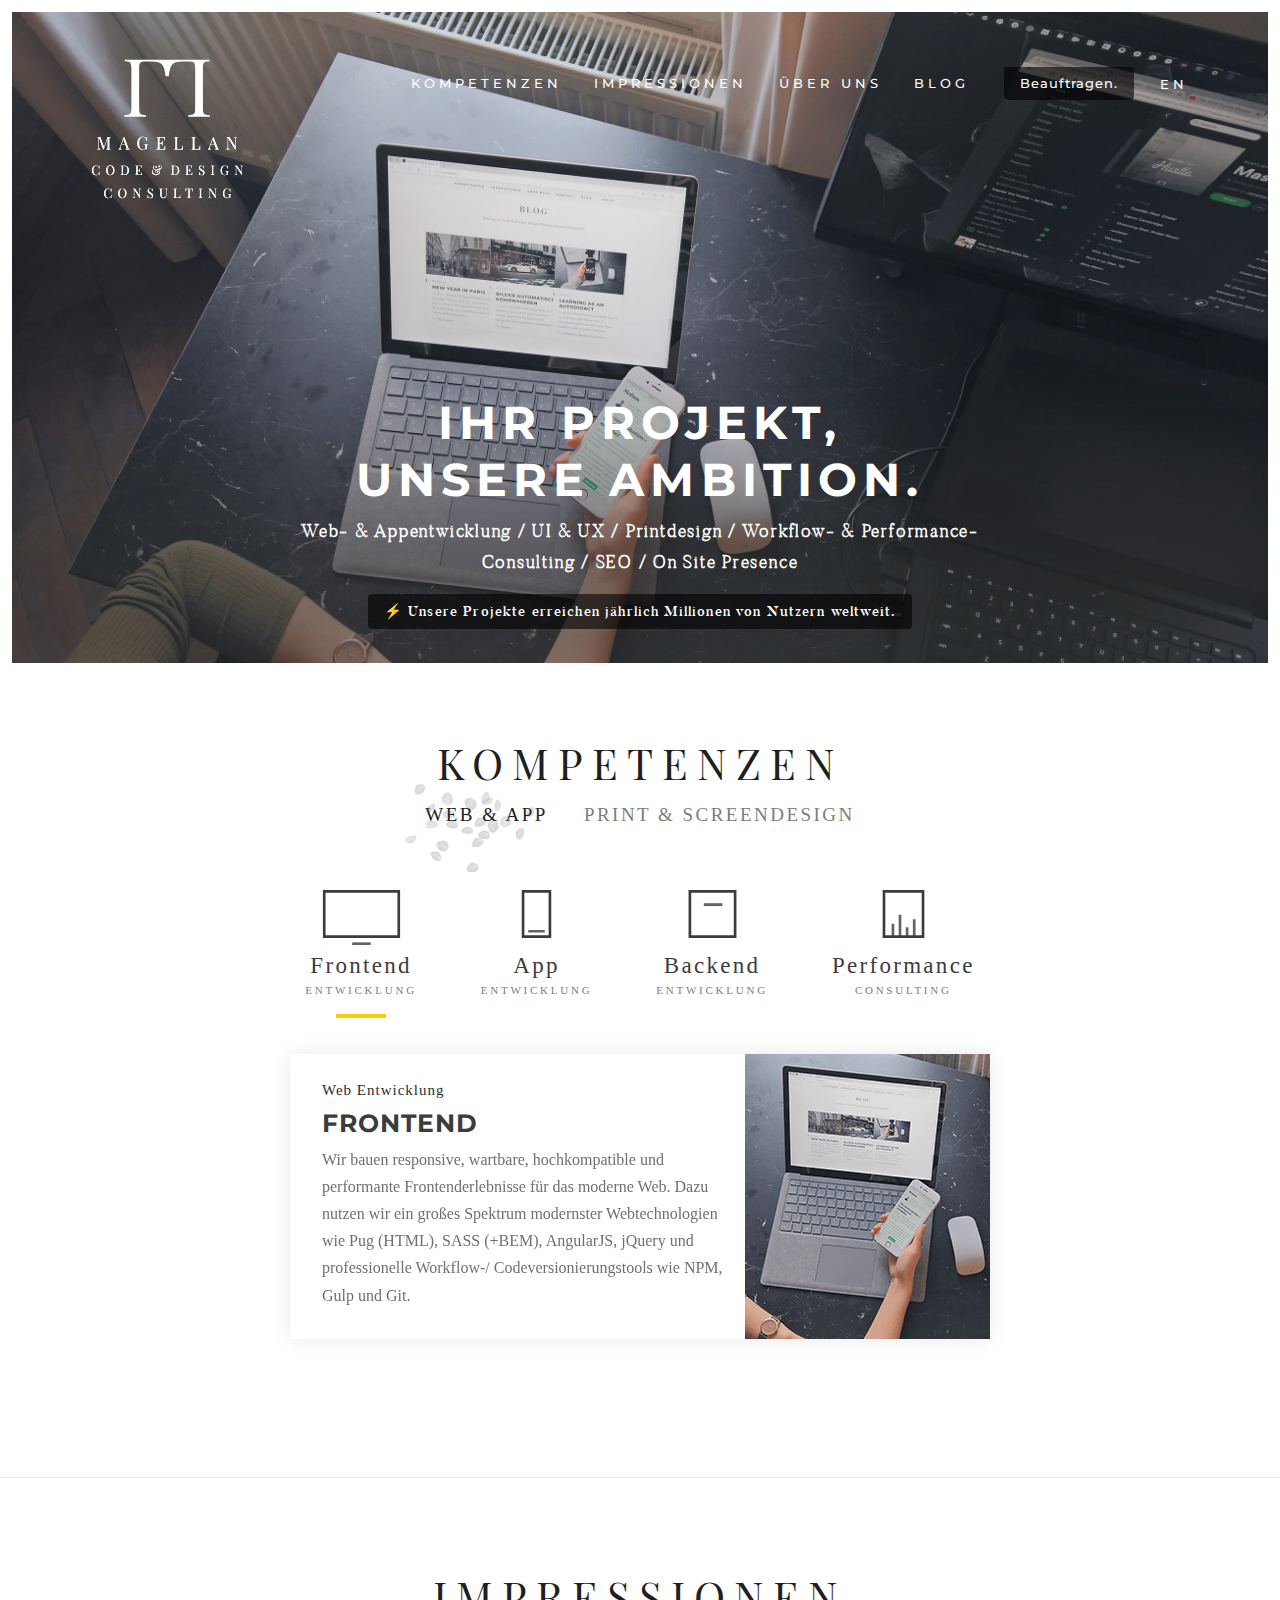
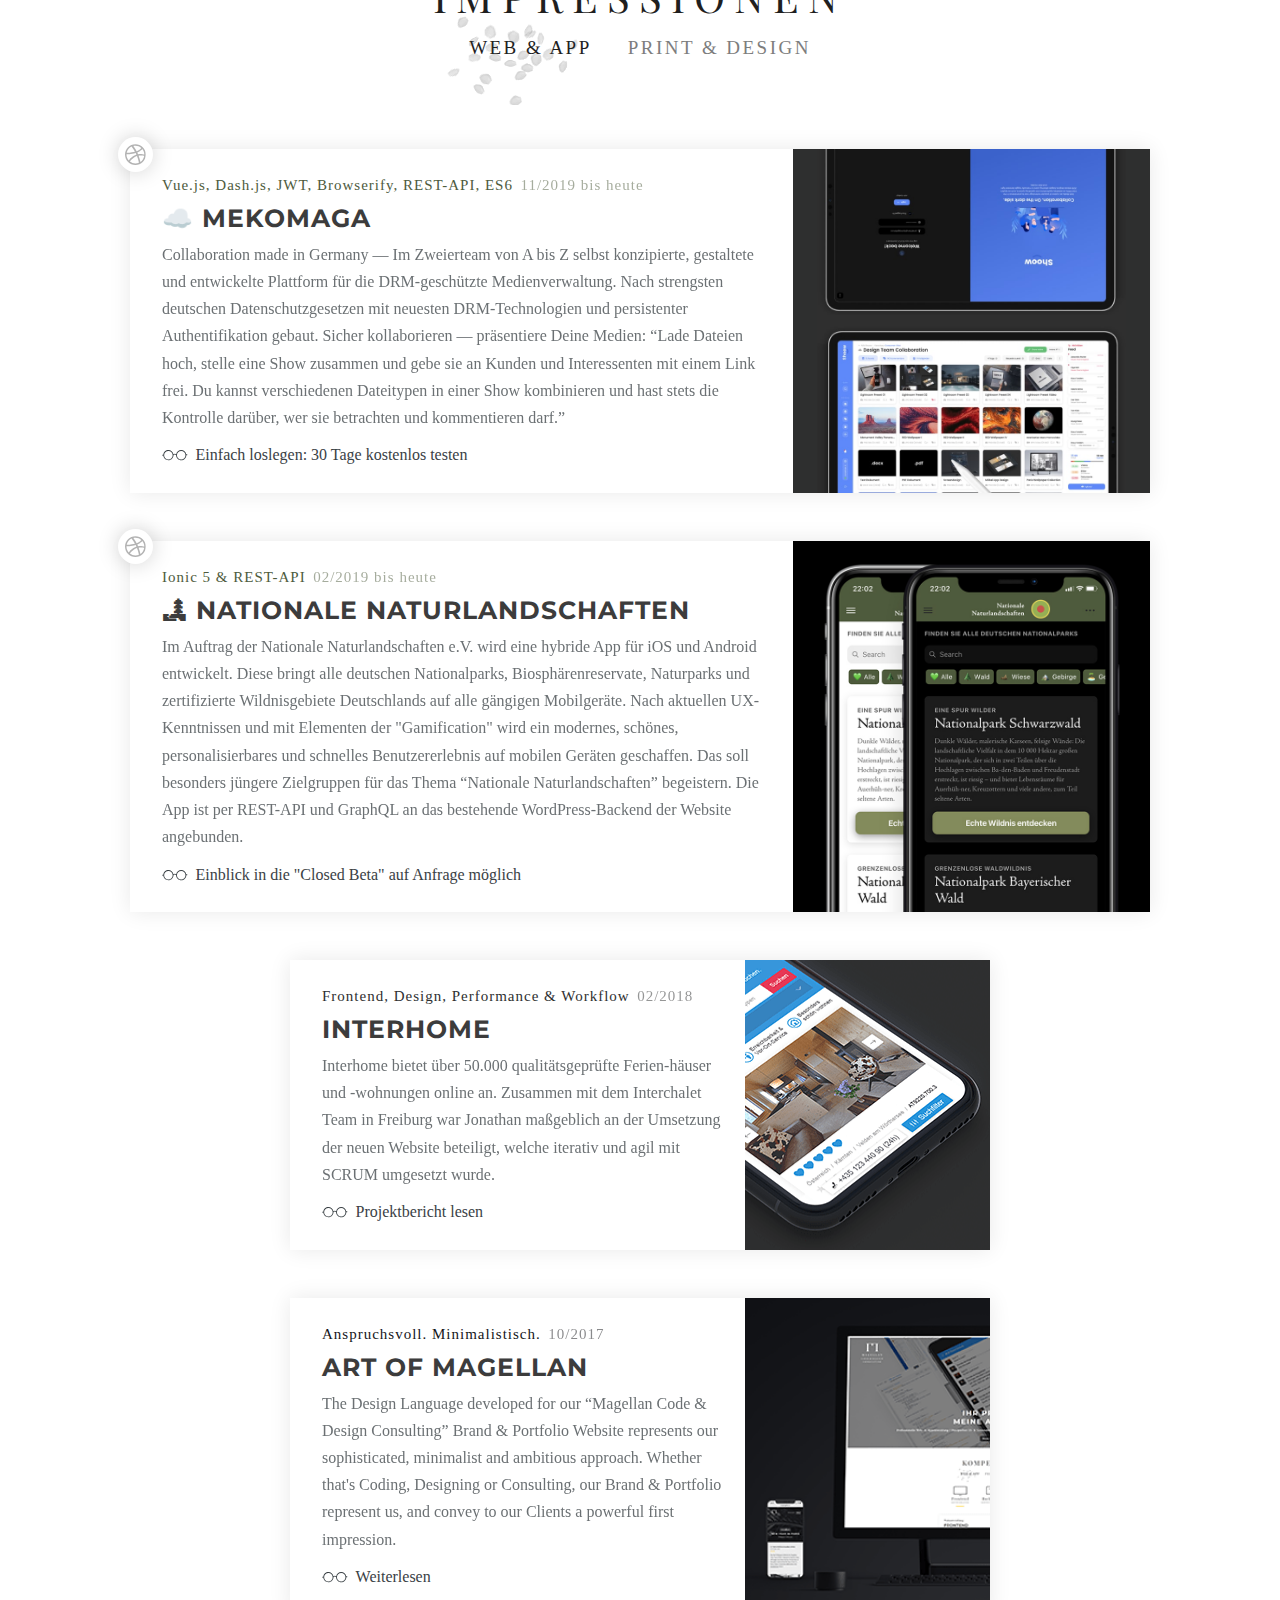
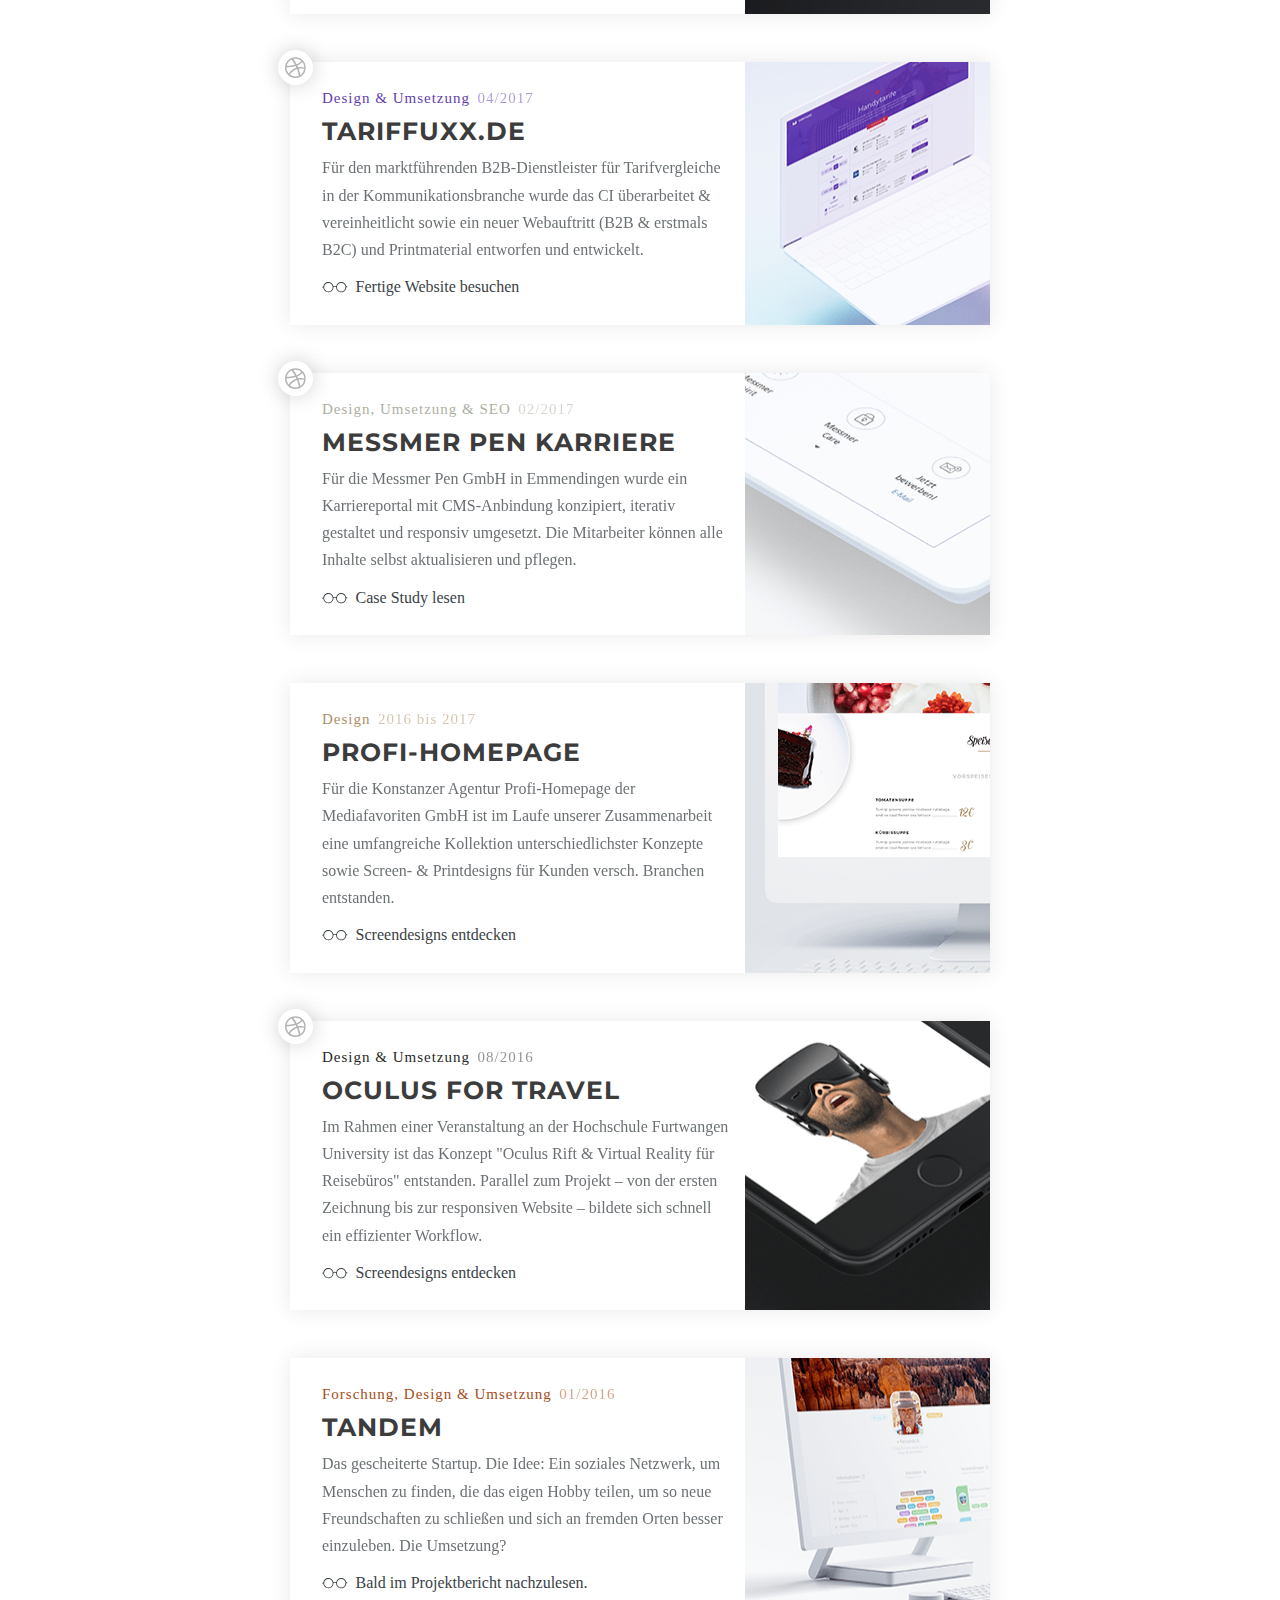
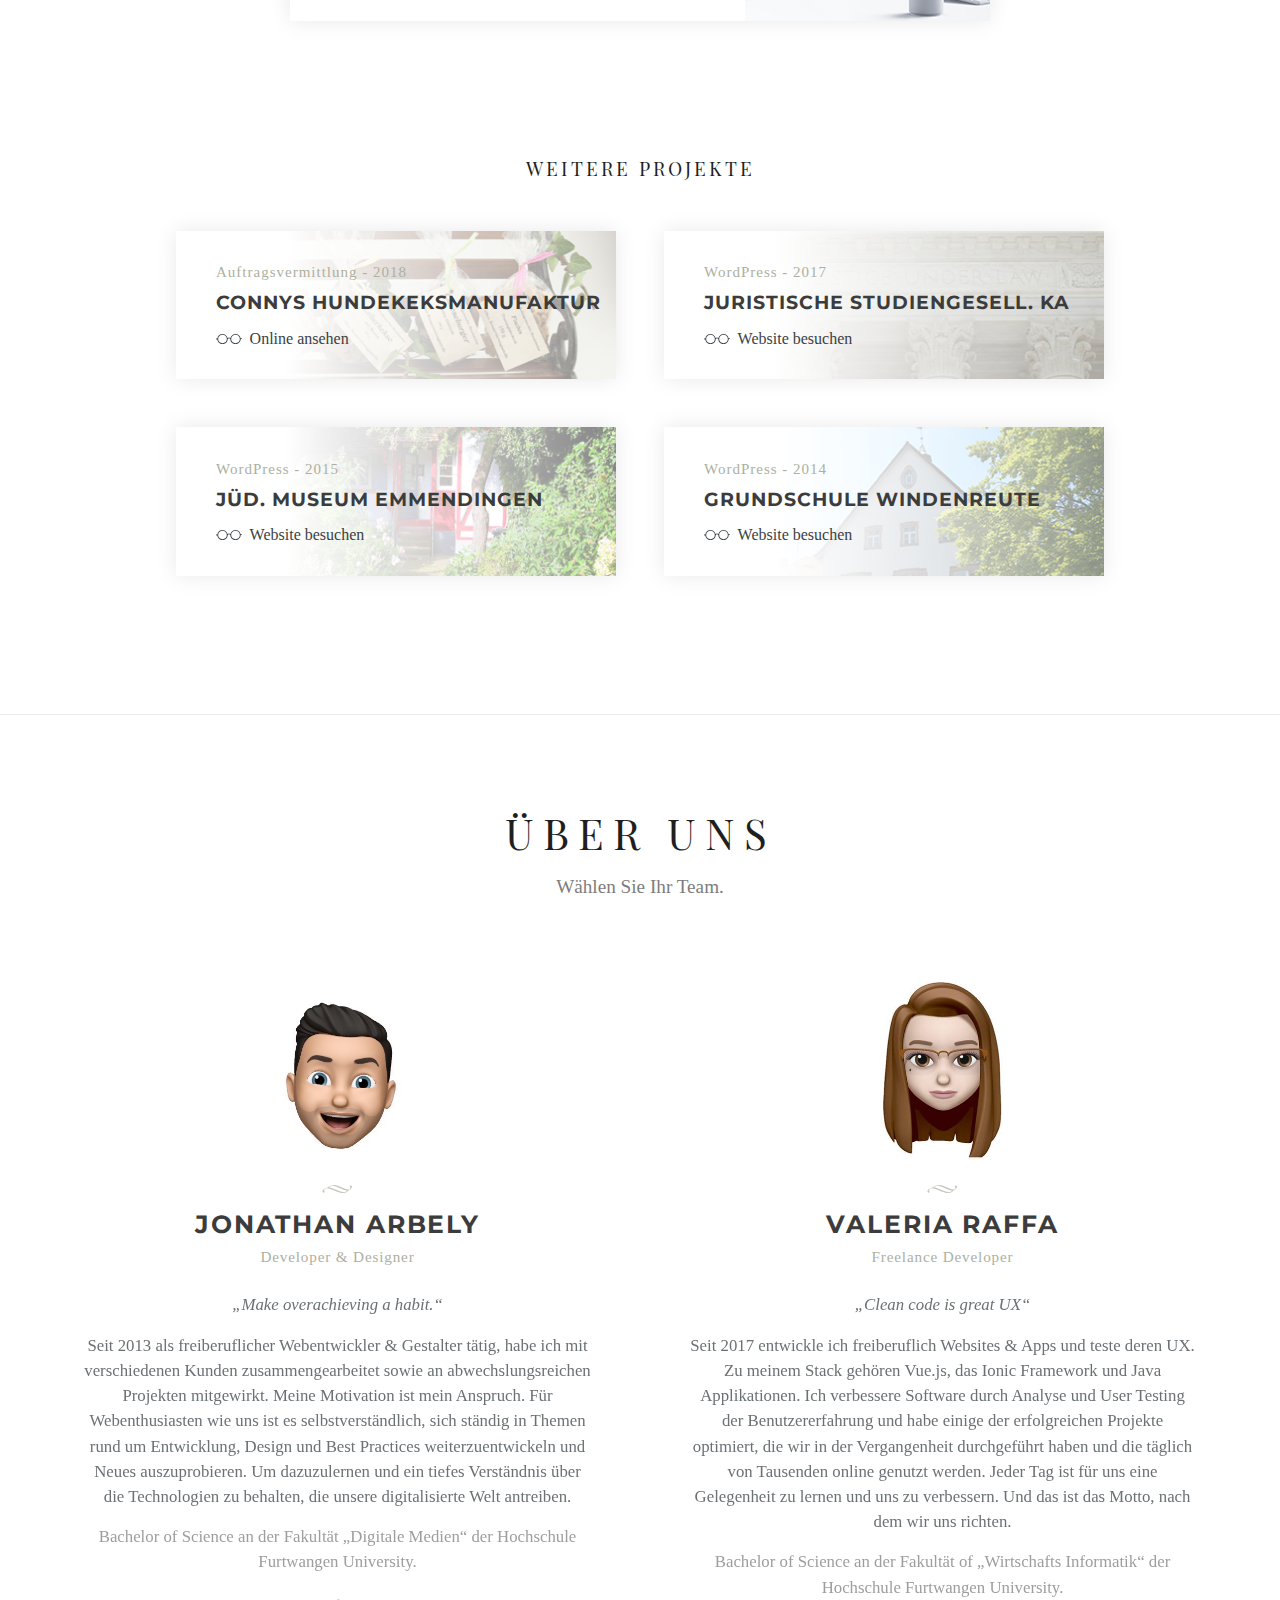
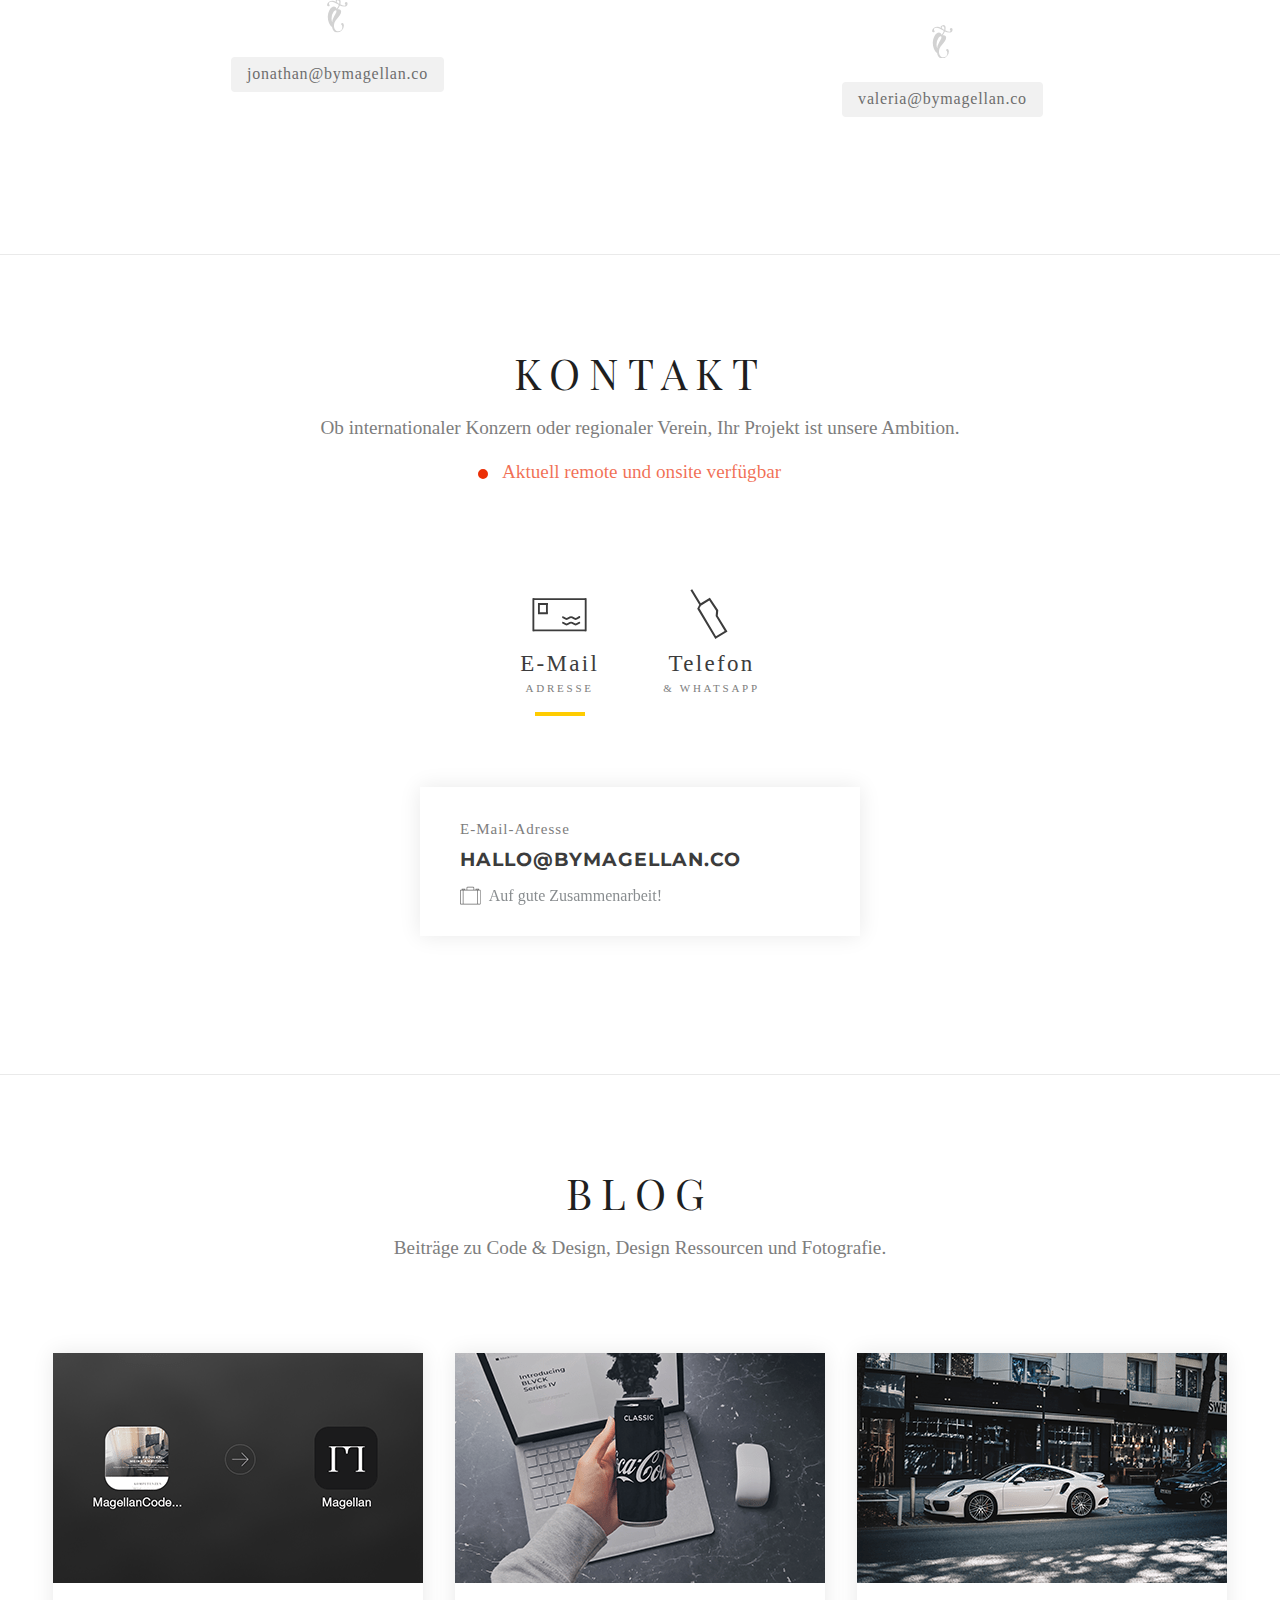
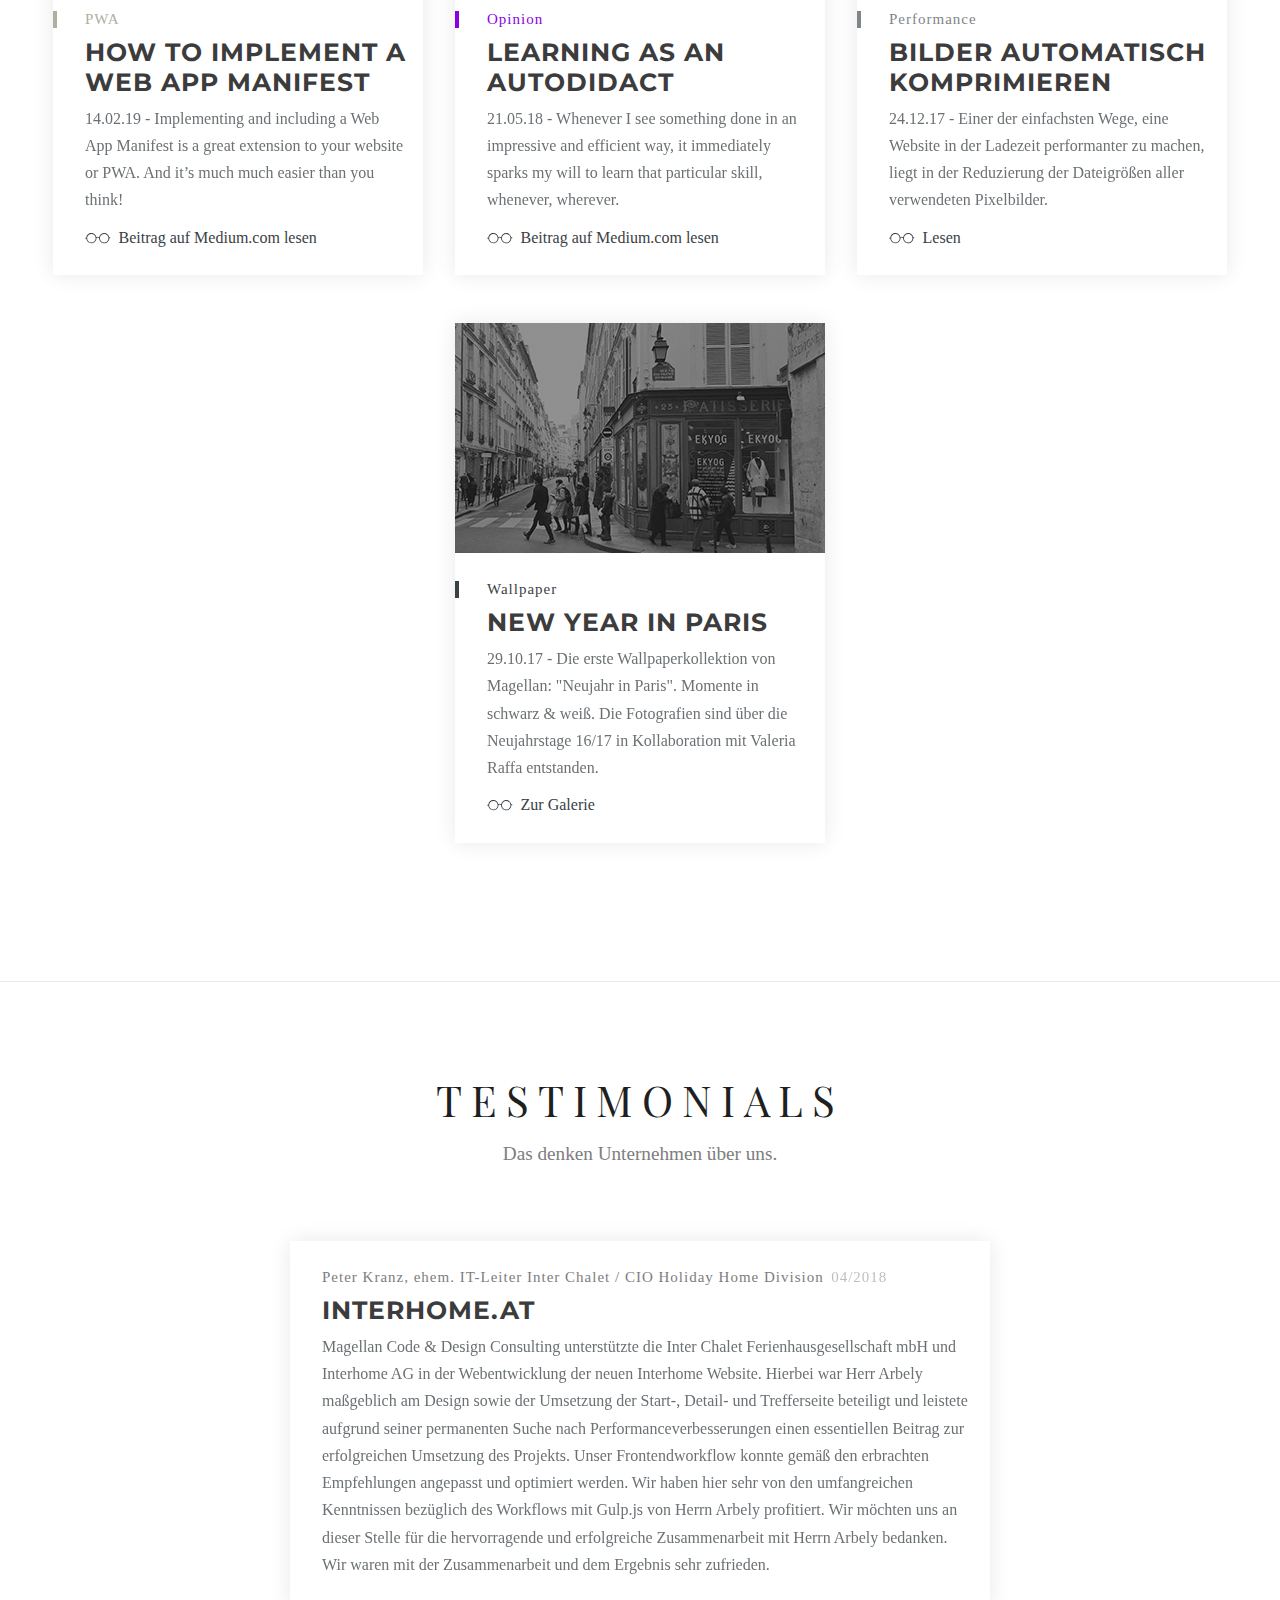
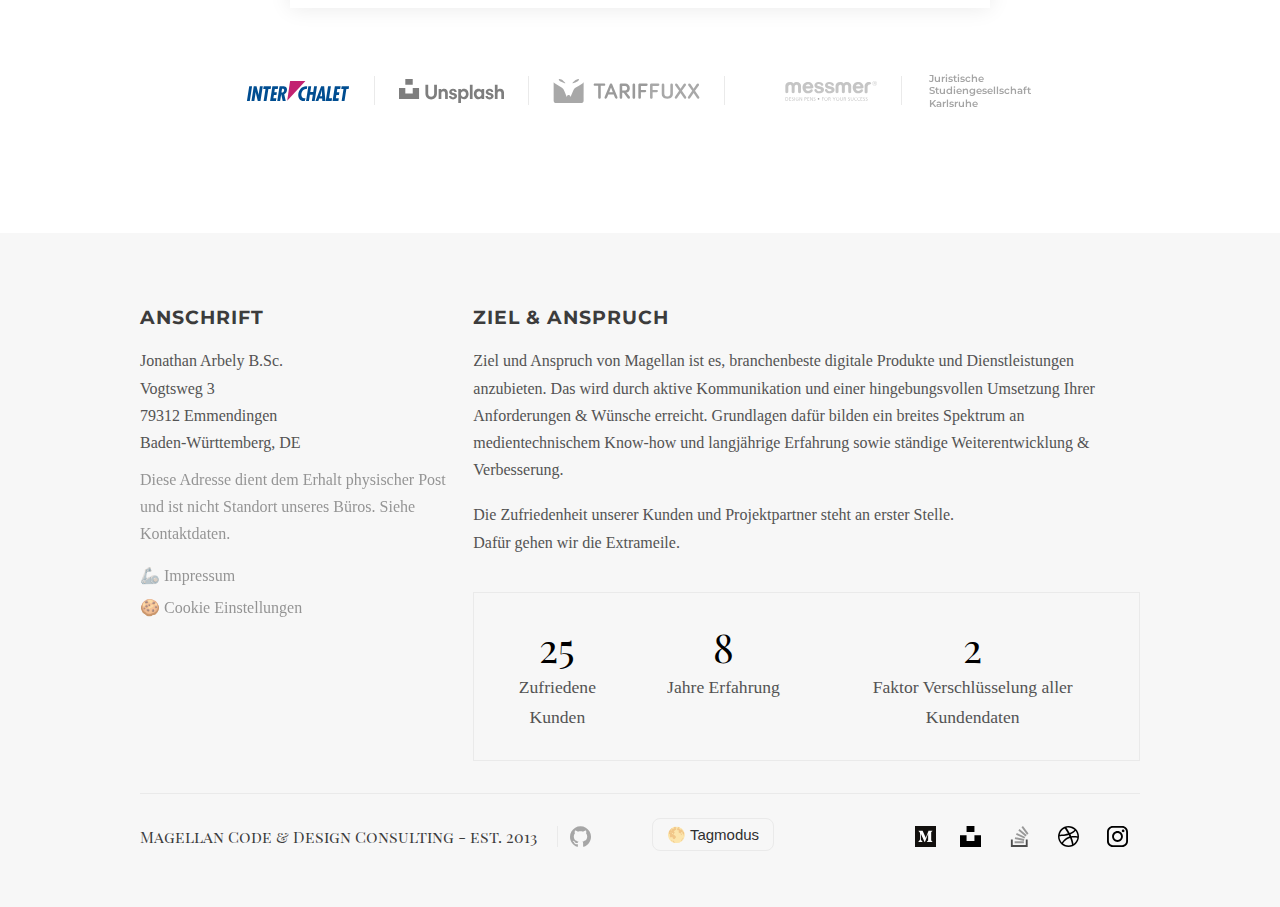
==== commit 5b8ae6fd: "build https://github.com/jonathanarbely/bymagellan/commit/7cc56c13a2752c5491ec110d1a934ad8e3eaaeef" ====
--- a/index.html
+++ b/index.html
@@ -41,50 +41,22 @@
     <script src="/assets/javascript/interactive.min.js" async></script>
     <script src="/assets/javascript/nav.min.js" async></script>
     <script>
-      /*window.addEventListener("load", function(){
-          window.cookieconsent.initialise({
-              "palette": {
-                  "popup": {
-                      "background": "#000"
-                  },
-                  "button": {
-                      "background": "transparent",
-                      "text": "#f1d600",
-                      "border": "#f1d600"
-                  }
-              },
-              "type": "opt-out",
-              "content": {
-                  "message": "Auf dieser Website kommen Cookies von Google Analytics zum Einsatz. Es werden keine persönliche Daten gespeichert oder verarbeitet.",
-                  "dismiss": "Einverstanden",
-                  "link": "Mehr Erfahren (Datenschutz)",
-                  "deny": "Cookies blockieren",
-                  "href": "./impressum.html"
-              }
-          });
-      
-          $('.cc-deny').click(function(){
-              gaOptout();
-              //console.log('cookie opt-out');
-          });
-      });*/
-      
-      // Set to the same value as the web property used on the site
+      //- Set to the same value as the web property used on the site
       var gaProperty = 'UA-50961830-5';
       
-      // Disable tracking if the opt-out cookie exists.
+      //- Disable tracking if the opt-out cookie exists.
       var disableStr = 'ga-disable-' + gaProperty;
       if (document.cookie.indexOf(disableStr + '=true') > -1)
           window[disableStr] = true;
       
-      // Opt-out function
+      //- Opt-out function
       function gaOptout() {
           document.cookie = disableStr + '=true; expires=Thu, 31 Dec 2099 23:59:59 UTC; path=/';
           window[disableStr] = true;
-          //console.log('cookie deleted');
+          //-console.log('cookie deleted');
       }
       
-      // Hotjar Tracking Code
+      //- Hotjar Tracking Code
       (function(h,o,t,j,a,r){
           h.hj=h.hj||function(){(h.hj.q=h.hj.q||[]).push(arguments)};
           h._hjSettings={hjid:1564606,hjsv:6};
@@ -93,7 +65,6 @@
           r.src=t+h._hjSettings.hjid+j+h._hjSettings.hjsv;
           a.appendChild(r);
       })(window,document,'https://static.hotjar.com/c/hotjar-','.js?sv=');
-      
     </script>
     <script src="/assets/plugins/jquery-smoothscroll/jquery-smoothscroll.min.js" defer></script>
   </head>
@@ -593,7 +564,8 @@
               <p>Vogtsweg 3</p>
               <p>79312 Emmendingen</p>
               <p>Baden-Württemberg, DE</p>
-              <p class="footer__tax">Diese Adresse dient dem Erhalt physischer Post und ist nicht Standort unseres Büros. Siehe <a href="#kontakt">Kontaktdaten</a>.</p><br><a class="footer__tax" href="/impressum.html">/ Impressum</a>
+              <p class="footer__tax">Diese Adresse dient dem Erhalt physischer Post und ist nicht Standort unseres Büros. Siehe <a href="#kontakt">Kontaktdaten</a>.</p><br><a class="footer__tax" href="/impressum.html">🦾 Impressum</a>
+              <p class="footer__tax click" onclick="window.Osano.cm.showDrawer()">🍪 Cookie Einstellungen</p>
             </div>
             <div class="footer__aboutmagellan"><span class="ticket__description__title">Ziel & Anspruch</span><br><br>
               <p>Ziel und Anspruch von Magellan ist es, branchenbeste digitale Produkte und Dienstleistungen anzubieten. Das wird durch aktive Kommunikation und einer hingebungsvollen Umsetzung Ihrer Anforderungen & Wünsche erreicht. Grundlagen dafür bilden ein breites Spektrum an medientechnischem Know-how und langjährige Erfahrung sowie ständige Weiterentwicklung & Verbesserung.</p><br>
--- a/assets/stylesheets/artofmagellan.css
+++ b/assets/stylesheets/artofmagellan.css
@@ -1,1246 +1 @@
-@import url(../fonts/butler/stylesheet.css);
-@import url(../plugins/waves/waves.min.css);
-.ui {
-  color: #FFCC00 !important;
-  border-color: #FFCC00 !important; }
-
-.research {
-  color: #0EA5EB !important;
-  border-color: #0EA5EB !important; }
-
-.seo {
-  color: #8901E0 !important;
-  border-color: #8901E0  !important; }
-
-.wallpaper {
-  color: #3A4145 !important;
-  border-color: #3A4145 !important; }
-
-.performance {
-  color: #808589 !important;
-  border-color: #808589 !important; }
-
-.pwa {
-  color: #ADB0A0 !important;
-  border-color: #ADB0A0 !important; }
-
-.ruby {
-  color: #EB2F06B0 !important; }
-
-* {
-  box-sizing: border-box; }
-
-html, body {
-  padding: 0;
-  margin: 0;
-  height: 100%; }
-
-@media (prefers-color-scheme: light) {
-  body {
-    background-color: #FFFFFF; } }
-
-@media (prefers-color-scheme: dark) {
-  body {
-    background-color: #000000; } }
-
-a, a:hover, a:active, a:focus {
-  text-decoration: none; }
-
-.grecaptcha-badge {
-  visibility: hidden; }
-
-.c {
-  display: flex;
-  justify-content: center;
-  flex-flow: row;
-  flex-wrap: wrap;
-  overflow: hidden; }
-  .c--nowrap {
-    flex-wrap: nowrap; }
-  .c--overflow {
-    overflow: visible; }
-  .c__inner--xscrolling {
-    display: flex;
-    justify-content: center;
-    overflow-x: auto;
-    width: 1800px; }
-    @media (max-width: 81.25em) {
-      .c__inner--xscrolling {
-        justify-content: flex-start; } }
-
-.icon {
-  width: 1.6em;
-  height: 1.65em;
-  margin: 0 .5em 0 0;
-  align-self: center; }
-  @media (prefers-color-scheme: dark) {
-    .icon use {
-      fill: #7D7D7D !important; } }
-  .icon--m {
-    width: 1.4em; }
-  .icon--s {
-    width: 1.3em;
-    height: 1.7em; }
-  .icon--xs {
-    width: 1.2em;
-    height: 1.3em; }
-  .icon--rtl {
-    margin: 0 0 0 .5em; }
-  .icon--nomargin {
-    margin: 0 0 0 0; }
-
-.hide {
-  display: none; }
-  @media (max-width: 29.375em) {
-    .hide--smartphone {
-      display: none; } }
-
-.flex {
-  display: flex !important; }
-
-.hide {
-  display: hidden; }
-
-.loadmore {
-  display: flex;
-  font-family: 'Georgia';
-  font-size: 1.2em;
-  color: #3A4145;
-  cursor: pointer; }
-  .loadmore__anime img, .loadmore__anime--rtl img {
-    transition: .1s; }
-    @media (prefers-color-scheme: dark) {
-      .loadmore__anime img, .loadmore__anime--rtl img {
-        filter: invert(53%) sepia(0%) saturate(0%) hue-rotate(156deg) brightness(93%) contrast(90%); } }
-  .loadmore__anime:hover img, .loadmore__anime--rtl:hover img {
-    margin: 0 1em 0 0;
-    transition: .1s; }
-  .loadmore__anime--rtl:hover img {
-    margin: 0 0 0 1em; }
-
-.goldbar {
-  width: 50px;
-  height: 4px;
-  background-color: #FFCC00;
-  margin: 1.1em 0; }
-
-.btn {
-  background-color: rgba(0, 0, 0, 0.6);
-  padding: 8px 16px 9px 16px;
-  border-radius: 4px;
-  overflow: hidden; }
-  @media (prefers-color-scheme: light) {
-    .btn--light {
-      background-color: #F1F1F1; } }
-  @media (prefers-color-scheme: dark) {
-    .btn--light {
-      background-color: #1F1F1F; } }
-  .btn--light:hover {
-    color: white;
-    transition: .1s; }
-    @media (prefers-color-scheme: light) {
-      .btn--light:hover {
-        background-color: rgba(0, 0, 0, 0.8); } }
-    @media (prefers-color-scheme: dark) {
-      .btn--light:hover {
-        background-color: #C59F08; } }
-  .btn--inverted, .btn__inverted {
-    background-color: rgba(255, 255, 255, 0.2); }
-  .btn--glass {
-    background-color: #FFFFFF00; }
-  .btn--icon {
-    display: flex;
-    align-items: center; }
-
-.filter {
-  display: flex;
-  justify-content: center;
-  text-align: center; }
-  .filter__item, .filter__item--active {
-    font-family: 'Playfair Display';
-    font-size: 19px;
-    margin: 0 1.9em 0 0;
-    letter-spacing: .13em;
-    text-transform: uppercase;
-    transition: .1s; }
-    @media (prefers-color-scheme: light) {
-      .filter__item, .filter__item--active {
-        color: #7D7D7D; } }
-    @media (prefers-color-scheme: dark) {
-      .filter__item, .filter__item--active {
-        color: #7D7D7D !important; } }
-    @media (max-width: 520px) {
-      .filter__item, .filter__item--active {
-        font-size: 17px;
-        margin-right: 1.4em; } }
-    @media (max-width: 400px) {
-      .filter__item, .filter__item--active {
-        font-size: 15px; } }
-    .filter__item:last-child, .filter__item--active:last-child {
-      margin: 0 0 0 0; }
-    .filter__item:hover, .filter__item--active:hover {
-      color: #FFCC00;
-      transition: .1s; }
-    @media (prefers-color-scheme: light) {
-      .filter__item--active {
-        color: #1F1F1F; } }
-    @media (prefers-color-scheme: dark) {
-      .filter__item--active {
-        color: #EAEAEA !important; } }
-    .filter__item--active:before {
-      background-image: url(../images/pixel/petals/petals.png);
-      width: 9em;
-      height: 6.5em;
-      background-repeat: no-repeat;
-      background-position: center;
-      position: absolute;
-      margin-left: -2.2em;
-      margin-top: -2em;
-      content: ""; }
-
-.category {
-  display: flex;
-  justify-content: center;
-  margin-top: 1.8em; }
-  @media (max-width: 790px) {
-    .category {
-      margin-top: 1.3em; } }
-  @media (max-width: 620px) {
-    .category {
-      margin-top: 1em; } }
-  @media (max-width: 500px) {
-    .category {
-      margin-top: 0; } }
-  .category__item {
-    align-items: center;
-    display: flex;
-    flex-flow: column;
-    text-align: center;
-    margin: 0 4em 0 0;
-    cursor: pointer;
-    user-select: none; }
-    @media (max-width: 790px) {
-      .category__item {
-        margin-right: 2.4em; } }
-    @media (max-width: 660px) {
-      .category__item {
-        margin-right: 1.5em; } }
-    @media (max-width: 630px) {
-      .category__item {
-        margin-right: 1em; } }
-    .category__item:last-child {
-      margin: 0 0 0 0; }
-    .category__item__meta {
-      color: #7D7D7D;
-      font-family: 'Georgia';
-      font-size: 11px;
-      letter-spacing: .25em;
-      text-transform: uppercase; }
-      @media (max-width: 620px) {
-        .category__item__meta {
-          font-size: 10px; } }
-    .category__item img, .category__item svg {
-      height: 55px;
-      width: 79px; }
-      @media (max-width: 620px) {
-        .category__item img, .category__item svg {
-          height: 42px; } }
-      @media (max-width: 400px) {
-        .category__item img, .category__item svg {
-          height: 40px; } }
-    .category__item .goldbar {
-      display: none; }
-    .category__item--active .goldbar {
-      display: block; }
-    .category__item a {
-      display: flex;
-      flex-flow: column;
-      align-items: center; }
-  .category--inactive {
-    display: none; }
-
-.subtitle {
-  font-family: 'Georgia';
-  color: #7D7D7D;
-  font-size: 1.2em;
-  padding: 0 .8em;
-  line-height: 1.5; }
-  @media (max-width: 400px) {
-    .subtitle {
-      font-size: 1.05em; } }
-  .subtitle__wrapper {
-    display: flex;
-    justify-content: center;
-    text-align: center; }
-  .subtitle br {
-    line-height: 2.3em; }
-
-.factsdontcareaboutyourfeelings {
-  display: flex;
-  flex-flow: row;
-  flex-wrap: wrap;
-  width: 100%;
-  border-width: 1px;
-  border-style: solid; }
-  @media (prefers-color-scheme: light) {
-    .factsdontcareaboutyourfeelings {
-      border-color: #EAEAEA; } }
-  @media (prefers-color-scheme: dark) {
-    .factsdontcareaboutyourfeelings {
-      border-color: #1F1F1F !important; } }
-  .factsdontcareaboutyourfeelings__inner {
-    flex: 0 0 25%;
-    text-align: center;
-    padding: 1.7em 1.5em; }
-    @media (max-width: 520px) {
-      .factsdontcareaboutyourfeelings__inner {
-        flex: 0 0 100% !important;
-        padding-top: 1em;
-        padding-bottom: 1em; } }
-    .factsdontcareaboutyourfeelings__inner:last-child {
-      flex: 0 0 50%; }
-  .factsdontcareaboutyourfeelings__numeri {
-    font-family: 'Playfair Display SC';
-    font-size: 2.5em; }
-    @media (prefers-color-scheme: light) {
-      .factsdontcareaboutyourfeelings__numeri {
-        color: #000000; } }
-    @media (prefers-color-scheme: dark) {
-      .factsdontcareaboutyourfeelings__numeri {
-        color: #F7F7F7 !important; } }
-  .factsdontcareaboutyourfeelings__title {
-    font-size: 1.1em; }
-    @media (prefers-color-scheme: light) {
-      .factsdontcareaboutyourfeelings__title {
-        color: #535353; } }
-    @media (prefers-color-scheme: dark) {
-      .factsdontcareaboutyourfeelings__title {
-        color: #7D7D7D !important; } }
-
-.quote__customerbranding {
-  padding: 0 1em;
-  cursor: pointer;
-  display: flex;
-  flex-flow: row;
-  align-items: center; }
-  @media (max-width: 940px) {
-    .quote__customerbranding {
-      flex-flow: column; } }
-  .quote__customerbranding--inactive {
-    filter: grayscale(100%); }
-    @media (prefers-color-scheme: light) {
-      .quote__customerbranding--inactive {
-        opacity: .5; } }
-  .quote__customerbranding--tariffuxx {
-    height: 24px;
-    width: 179px; }
-    @media (max-width: 940px) {
-      .quote__customerbranding--tariffuxx {
-        height: 22px; } }
-  .quote__customerbranding--messmer {
-    height: 32px;
-    width: 160px; }
-    @media (max-width: 940px) {
-      .quote__customerbranding--messmer {
-        height: 30px; } }
-  .quote__customerbranding--jsg {
-    height: 33px;
-    width: 140px; }
-  .quote__customerbranding--ic {
-    height: 22px;
-    width: 136px; }
-  .quote__customerbranding--unsplash {
-    height: 24px;
-    width: 137px; }
-    @media (prefers-color-scheme: dark) {
-      .quote__customerbranding--unsplash {
-        filter: invert(53%) sepia(0%) saturate(0%) hue-rotate(156deg) brightness(93%) contrast(90%); } }
-
-.liluzivert {
-  width: 1px;
-  height: 29px;
-  margin: 0 .5em; }
-  @media (prefers-color-scheme: light) {
-    .liluzivert {
-      background-color: #EAEAEA; } }
-  @media (prefers-color-scheme: dark) {
-    .liluzivert {
-      background-color: #1F1F1F; } }
-  @media (max-width: 940px) {
-    .liluzivert--r {
-      transform: rotate(90deg); } }
-  .liluzivert--s {
-    display: inline-block;
-    height: 21px;
-    margin: 0; }
-
-.gradient--bottom {
-  width: 100%;
-  background-color: #2f2f2f91;
-  box-shadow: 0px -20px 136px 124px #2f2f2f91;
-  position: relative; }
-
-@media (prefers-color-scheme: light) {
-  .lightmode {
-    display: block !important; } }
-
-@media (prefers-color-scheme: dark) {
-  .lightmode {
-    display: none !important; } }
-
-@media (prefers-color-scheme: light) {
-  .darkmode {
-    display: none !important; } }
-
-@media (prefers-color-scheme: dark) {
-  .darkmode {
-    display: block !important; } }
-
-.theme {
-  padding: 0 .75em;
-  cursor: help; }
-  @media (prefers-color-scheme: light) {
-    .theme {
-      color: #2F2F2F; } }
-  @media (prefers-color-scheme: dark) {
-    .theme {
-      color: #EAEAEA !important; } }
-  .theme__label {
-    font-family: sans-serif;
-    font-size: 15px;
-    border-width: 1px;
-    border-style: solid;
-    border-radius: 8px;
-    padding: 7px 14px; }
-    @media (prefers-color-scheme: light) {
-      .theme__label {
-        border-color: #EAEAEA; } }
-    @media (prefers-color-scheme: dark) {
-      .theme__label {
-        border-color: #1F1F1F !important; } }
-
-h1 {
-  color: #FFFFFF;
-  font-family: 'butlerultralight';
-  letter-spacing: .1em;
-  font-size: 1.1em;
-  margin: .2em;
-  line-height: 1.8; }
-  @media (max-width: 660px) {
-    h1 {
-      font-size: 1em;
-      margin-left: 0;
-      margin-right: 0; } }
-  @media (max-width: 440px) {
-    h1 {
-      line-height: 1.5; } }
-  @media (max-width: 360px) {
-    h1 {
-      font-size: .75em; } }
-
-h2 {
-  color: #FFFFFF;
-  font-family: 'Montserrat';
-  font-weight: bold;
-  font-size: 2.9em;
-  letter-spacing: .13em;
-  text-transform: uppercase;
-  margin: .1em; }
-  @media (max-width: 660px) {
-    h2 {
-      font-size: 2.2em;
-      margin-left: 0;
-      margin-right: 0; } }
-  @media (max-width: 440px) {
-    h2 {
-      font-size: 1.6em; } }
-  @media (max-width: 360px) {
-    h2 {
-      font-size: 1.3em; } }
-
-h3 {
-  font-family: 'Playfair Display SC';
-  font-size: 42px;
-  text-transform: uppercase;
-  letter-spacing: 9px;
-  font-weight: 400;
-  margin: 0 0 .3em 0;
-  text-align: center; }
-  @media (prefers-color-scheme: light) {
-    h3 {
-      color: #1F1F1F; } }
-  @media (prefers-color-scheme: dark) {
-    h3 {
-      color: #FFFFFF !important; } }
-  @media (max-width: 520px) {
-    h3 {
-      font-size: 34px; } }
-  @media (max-width: 400px) {
-    h3 {
-      font-size: 30px; } }
-
-h4 {
-  font-family: 'Georgia';
-  font-size: 23px;
-  font-weight: normal;
-  letter-spacing: .1em;
-  margin: 8px 0 5px 0; }
-  @media (prefers-color-scheme: light) {
-    h4 {
-      color: #3C3C3C; } }
-  @media (prefers-color-scheme: dark) {
-    h4 {
-      color: #F7F7F7 !important; } }
-  @media (max-width: 520px) {
-    h4 {
-      font-size: 21px; } }
-  @media (max-width: 400px) {
-    h4 {
-      font-size: 18px; } }
-
-h5 {
-  font-family: 'Playfair Display SC';
-  text-transform: uppercase;
-  letter-spacing: 3px;
-  font-size: 1.2em;
-  font-weight: normal;
-  text-align: center; }
-  @media (prefers-color-scheme: light) {
-    h5 {
-      color: #1F1F1F; } }
-  @media (prefers-color-scheme: dark) {
-    h5 {
-      color: #EAEAEA !important; } }
-
-p, b, ul {
-  font-family: 'Georgia';
-  font-size: 1em;
-  line-height: 1.7em;
-  opacity: .75;
-  margin: .5em 0 .4em 0; }
-  @media (prefers-color-scheme: light) {
-    p, b, ul {
-      color: #3A4145; } }
-  @media (prefers-color-scheme: dark) {
-    p, b, ul {
-      color: #EAEAEA !important; } }
-
-a {
-  color: #3A4145;
-  font-family: 'Georgia'; }
-  @media (prefers-color-scheme: light) {
-    a {
-      color: #3A4145; } }
-  @media (prefers-color-scheme: dark) {
-    a {
-      color: #EAEAEA !important; } }
-
-header {
-  position: relative;
-  background-color: #1F1F1F;
-  background-repeat: no-repeat;
-  background-size: cover;
-  background-position: center center;
-  border-width: 12px;
-  border-style: solid;
-  height: 75%;
-  padding: 34px 80px 34px 80px;
-  overflow: hidden; }
-  @media (prefers-color-scheme: light) {
-    header {
-      border-color: #FFFFFF; } }
-  @media (prefers-color-scheme: dark) {
-    header {
-      border-color: #000000 !important; } }
-  @media (max-width: 1100px) {
-    header {
-      padding-left: 3em;
-      padding-right: 3em; } }
-  @media (max-width: 520px) {
-    header {
-      padding-left: 1.5em;
-      padding-right: 1.5em;
-      padding-bottom: 1em; } }
-  @media (max-width: 400px) {
-    header {
-      padding-left: 1.2em;
-      padding-right: 1.2em; } }
-
-main {
-  position: relative; }
-  @media (prefers-color-scheme: light) {
-    main {
-      background-color: #FFFFFF; } }
-  @media (prefers-color-scheme: dark) {
-    main {
-      background-color: #000000; } }
-  main section {
-    margin: 90px 0 90px 0; }
-    @media (max-width: 520px) {
-      main section {
-        margin: 70px 0 70px 0; } }
-
-footer {
-  padding: 4.5em 0 3.5em 0; }
-  @media (prefers-color-scheme: light) {
-    footer {
-      background-color: #F7F7F7; } }
-  @media (prefers-color-scheme: dark) {
-    footer {
-      background-color: #0E0E0E; } }
-
-hr {
-  border: 0px; }
-  @media (prefers-color-scheme: light) {
-    hr {
-      border-top: 1px #EAEAEA solid; } }
-  @media (prefers-color-scheme: dark) {
-    hr {
-      border-top: 1px #1F1F1F solid; } }
-
-quote {
-  width: 77%;
-  max-width: 930px;
-  min-height: 174px;
-  margin: 0 auto;
-  font-family: 'Georgia';
-  font-size: 1.1em;
-  line-height: 1.65em;
-  color: #727a87; }
-  @media (max-width: 640px) {
-    quote {
-      width: 90%;
-      font-size: 1em; } }
-
-::selection {
-  background: #FFCC00; }
-
-::-moz-selection {
-  background: #FFCC00; }
-
-.nav {
-  position: relative;
-  flex: 0 0 100%;
-  display: flex;
-  justify-content: space-between;
-  height: 50%;
-  z-index: 1; }
-  @media (max-width: 520px) {
-    .nav {
-      height: 30%; } }
-  .nav__brand {
-    width: 151px;
-    padding-top: .5em; }
-    @media (max-width: 660px) {
-      .nav__brand {
-        width: 120px; } }
-    @media (max-width: 520px) {
-      .nav__brand {
-        width: 105px; } }
-    @media (max-width: 370px) {
-      .nav__brand {
-        width: 85px; } }
-  .nav__navigation {
-    height: 75px;
-    display: flex;
-    align-items: center; }
-    .nav__navigation__item {
-      font-family: 'Montserrat';
-      font-weight: 500;
-      color: #fefefe;
-      text-transform: uppercase;
-      font-size: 13px;
-      letter-spacing: 4px;
-      white-space: nowrap;
-      transition: .1s; }
-      @media (max-width: 1100px) {
-        .nav__navigation__item {
-          font-size: 12px;
-          letter-spacing: 3px;
-          padding-left: 1em;
-          padding-right: 1em; } }
-      @media (max-width: 830px) {
-        .nav__navigation__item:nth-child(1), .nav__navigation__item:nth-child(2), .nav__navigation__item:nth-child(3), .nav__navigation__item:nth-child(4) {
-          display: none; } }
-      .nav__navigation__item:hover {
-        background-color: rgba(255, 255, 255, 0.07);
-        transition: .1s; }
-      .nav__navigation__item--cta {
-        margin: 0 0 0 1.5em;
-        text-transform: none;
-        letter-spacing: 1px;
-        white-space: nowrap; }
-        @media (max-width: 520px) {
-          .nav__navigation__item--cta {
-            margin-left: 0; } }
-        .nav__navigation__item--cta:hover {
-          transition: .1s;
-          background-color: #1F1F1F; }
-    .nav__navigation .lang {
-      margin-left: 2em; }
-  .nav--fixed {
-    position: fixed;
-    justify-content: center;
-    width: 100%;
-    height: 57px;
-    padding: 0 5em;
-    top: 0;
-    left: 0;
-    z-index: 99999999;
-    -webkit-backdrop-filter: saturate(120%) blur(20px);
-    backdrop-filter: saturate(120%) blur(20px); }
-    @media (prefers-color-scheme: light) {
-      .nav--fixed {
-        background: linear-gradient(#F1F1F1 0%, #FFFFFF00 172%); } }
-    @media (prefers-color-scheme: dark) {
-      .nav--fixed {
-        background: linear-gradient(#1F1F1F 0%, #FFFFFF00 172%); } }
-    .nav--fixed .nav__navigation {
-      height: 55px; }
-      .nav--fixed .nav__navigation__item {
-        color: #2F2F2F;
-        display: block !important; }
-        .nav--fixed .nav__navigation__item--cta:hover {
-          color: white; }
-        .nav--fixed .nav__navigation__item:last-child {
-          display: none; }
-        @media (max-width: 630px) {
-          .nav--fixed .nav__navigation__item {
-            font-size: 11px;
-            letter-spacing: 1px;
-            padding-left: .8em;
-            padding-right: .8em; } }
-        @media (max-width: 375px) {
-          .nav--fixed .nav__navigation__item {
-            font-size: 10px;
-            letter-spacing: 1px; } }
-        @media (max-width: 340px) {
-          .nav--fixed .nav__navigation__item {
-            font-size: 9px;
-            letter-spacing: 1px;
-            padding-left: .5em;
-            padding-right: .5em; } }
-      @media (max-width: 911px) {
-        .nav--fixed .nav__navigation--de a:nth-child(6) {
-          display: none !important; } }
-      @media (max-width: 732px) {
-        .nav--fixed .nav__navigation--de a:nth-child(1), .nav--fixed .nav__navigation--de a:nth-child(2), .nav--fixed .nav__navigation--de a:nth-child(3), .nav--fixed .nav__navigation--de a:nth-child(4), .nav--fixed .nav__navigation--de a:nth-child(6) {
-          display: none !important; } }
-
-.footer__inner {
-  display: flex;
-  flex-wrap: wrap;
-  max-width: 1000px;
-  margin: 0 auto; }
-  @media (max-width: 1040px) {
-    .footer__inner {
-      padding: 0 2em; } }
-
-.footer__adress {
-  flex: 0 0 33.33%; }
-  @media (max-width: 740px) {
-    .footer__adress {
-      flex: 0 0 100%; } }
-
-.footer__tax {
-  opacity: .6;
-  padding: .6em .6em 0 0; }
-
-.footer__aboutmagellan {
-  flex: 0 0 66.66%; }
-  @media (max-width: 1040px) {
-    .footer__aboutmagellan {
-      padding-left: 2em; } }
-  @media (max-width: 740px) {
-    .footer__aboutmagellan {
-      flex: 0 0 100%;
-      padding-left: 0;
-      padding-top: 2em; } }
-
-.footer__hr {
-  flex: 0 0 100%;
-  margin: 1.5em 0; }
-
-@media (prefers-color-scheme: dark) {
-  .footer__sm {
-    filter: invert(53%) sepia(0%) saturate(0%) hue-rotate(156deg) brightness(93%) contrast(90%); } }
-
-.footer__branding {
-  display: flex;
-  flex: 0 0 50% !important; }
-  .footer__branding a {
-    font-family: 'Playfair Display','Playfair Display SC';
-    color: #3C3C3C;
-    padding-right: 1.25em; }
-
-.footer__theme {
-  flex: 0 0 20%; }
-  @media (max-width: 924px) {
-    .footer__theme {
-      flex: 0 0 100% !important; } }
-
-.footer__more {
-  flex: 0 0 30%; }
-  .footer__more:last-child {
-    text-align: right; }
-  .footer__more img, .footer__more svg {
-    width: 21px;
-    height: 21px;
-    margin: 0 .75em; }
-  .footer__more--logo {
-    margin-top: .5em;
-    margin-bottom: .3em;
-    width: 100px !important;
-    height: 30px; }
-
-@media (max-width: 924px) {
-  .footer__branding, .footer__theme, .footer__more {
-    flex: 0 0 100% !important;
-    text-align: center !important;
-    justify-content: center;
-    margin-bottom: 2em; } }
-
-footer p, footer a {
-  color: #535353;
-  margin: 0;
-  opacity: 1; }
-
-.title {
-  position: relative;
-  flex: 0 0 100%;
-  display: flex;
-  align-items: center;
-  justify-content: flex-end;
-  height: 50%;
-  flex-flow: column;
-  text-align: center;
-  z-index: 1; }
-  @media (max-width: 520px) {
-    .title {
-      height: 70%; } }
-  .title__cta {
-    color: #ffffff;
-    font-family: 'butlermedium';
-    letter-spacing: .08em;
-    font-size: .9em;
-    min-height: 34px; }
-    .title__cta:hover {
-      color: #FFCC00; }
-
-.card {
-  display: flex;
-  flex-flow: row;
-  width: 700px;
-  box-shadow: 0 0 21px 0 rgba(0, 0, 0, 0.09);
-  margin: 0 1.5em 3em 1.5em; }
-  @media (prefers-color-scheme: light) {
-    .card {
-      background-color: #FFFFFF; } }
-  @media (prefers-color-scheme: dark) {
-    .card {
-      background-color: #1F1F1F; } }
-  @media (max-width: 520px) {
-    .card {
-      margin-left: 1em;
-      margin-right: 1em; } }
-  .card__description {
-    display: flex;
-    flex-flow: column;
-    padding: 1.75em 1em 1.5em 2em; }
-    @media (max-width: 640px) {
-      .card__description {
-        width: 100%; } }
-    .card__description__tag {
-      font-family: 'Georgia';
-      font-size: .9375em;
-      letter-spacing: 1px;
-      margin: 0 0 .6em 0; }
-      @media (prefers-color-scheme: light) {
-        .card__description__tag {
-          color: #FFCC00; } }
-      @media (prefers-color-scheme: dark) {
-        .card__description__tag {
-          color: #7D7D7D !important; } }
-    .card__description__date {
-      padding-left: .5em;
-      opacity: .5; }
-    .card__description__title {
-      font-family: 'Montserrat';
-      font-weight: bold;
-      font-size: 1.55em;
-      letter-spacing: 1px;
-      text-transform: uppercase; }
-      @media (prefers-color-scheme: light) {
-        .card__description__title {
-          color: #3C3C3C; } }
-      @media (prefers-color-scheme: dark) {
-        .card__description__title {
-          color: #F7F7F7 !important; } }
-    .card__description__anchor {
-      color: #3A4145;
-      font-family: 'Georgia';
-      line-height: 1.4; }
-      .card__description__anchor__wrapper {
-        display: flex;
-        flex-flow: row;
-        align-items: center;
-        margin: .3em 0 0 0; }
-        @media (prefers-color-scheme: dark) {
-          .card__description__anchor__wrapper .icon {
-            filter: invert(53%) sepia(0%) saturate(0%) hue-rotate(156deg) brightness(93%) contrast(90%); } }
-  .card__showcase {
-    flex: 0 0 35%;
-    background-color: #E7E7E7;
-    overflow: hidden;
-    background-repeat: no-repeat;
-    background-position: center;
-    background-size: cover; }
-    @media (max-width: 585px) {
-      .card__showcase {
-        display: none; } }
-  .card__dot {
-    display: flex;
-    justify-content: center;
-    align-items: center;
-    position: absolute;
-    height: 35px;
-    width: 35px;
-    border-radius: 50%;
-    margin-top: -12px;
-    margin-left: -12px;
-    box-shadow: 0px 0px 21px 0px rgba(0, 0, 0, 0.18);
-    cursor: pointer;
-    transition: .1s; }
-    @media (prefers-color-scheme: light) {
-      .card__dot {
-        background-color: #FFFFFF; } }
-    @media (prefers-color-scheme: dark) {
-      .card__dot {
-        background-color: #3C3C3C; } }
-    .card__dot:hover {
-      height: 41px;
-      width: 41px;
-      margin-top: -15px;
-      margin-left: -15px;
-      transition: .1s; }
-  .card--inactive {
-    display: none !important; }
-  .card--highlight {
-    width: 1020px; }
-
-.ticket, .pamphlet {
-  position: relative;
-  display: flex;
-  flex-flow: row;
-  width: 440px;
-  box-shadow: 0 0 21px 0 rgba(0, 0, 0, 0.09);
-  margin: 0 1.5em 3em 1.5em;
-  background-position: center;
-  overflow: hidden;
-  cursor: default;
-  transition: 100ms;
-  background-size: cover; }
-  @media (prefers-color-scheme: light) {
-    .ticket, .pamphlet {
-      background-color: #FFFFFF; } }
-  @media (prefers-color-scheme: dark) {
-    .ticket, .pamphlet {
-      background-color: #1F1F1F; } }
-  @media (max-width: 520px) {
-    .ticket, .pamphlet {
-      margin-bottom: 1.5em; } }
-  .ticket__wrapper, .pamphlet__wrapper {
-    display: flex;
-    justify-content: center;
-    flex-flow: row;
-    flex-wrap: wrap; }
-  .ticket__description, .pamphlet__description {
-    width: 100%;
-    display: flex;
-    flex-flow: column;
-    padding: 2.1em .5em 1.7em 2.5em;
-    position: relative;
-    z-index: 10; }
-    @media (max-width: 520px) {
-      .ticket__description, .pamphlet__description {
-        padding-left: 1.5em; } }
-    .ticket__description__tag, .pamphlet__description__tag {
-      font-family: 'Georgia';
-      color: #ADB0A0;
-      font-size: .9375em;
-      letter-spacing: 1px;
-      margin: 0 0 .6em 0; }
-    .ticket__description__title, .pamphlet__description__title {
-      font-family: 'Montserrat';
-      font-weight: bold;
-      font-size: 1.2em;
-      letter-spacing: 1px;
-      text-transform: uppercase; }
-      @media (prefers-color-scheme: light) {
-        .ticket__description__title, .pamphlet__description__title {
-          color: #3C3C3C; } }
-      @media (prefers-color-scheme: dark) {
-        .ticket__description__title, .pamphlet__description__title {
-          color: #F7F7F7 !important; } }
-    .ticket__description__anchor, .pamphlet__description__anchor {
-      font-family: 'Georgia'; }
-      @media (prefers-color-scheme: light) {
-        .ticket__description__anchor, .pamphlet__description__anchor {
-          color: #3A4145; } }
-      @media (prefers-color-scheme: dark) {
-        .ticket__description__anchor, .pamphlet__description__anchor {
-          color: #EAEAEA !important; } }
-      .ticket__description__anchor__wrapper, .pamphlet__description__anchor__wrapper {
-        display: flex;
-        flex-flow: row;
-        align-items: center;
-        margin: .7em 0 0 0; }
-        @media (prefers-color-scheme: dark) {
-          .ticket__description__anchor__wrapper .icon, .pamphlet__description__anchor__wrapper .icon {
-            filter: invert(53%) sepia(0%) saturate(0%) hue-rotate(156deg) brightness(93%) contrast(90%); } }
-  .ticket__gradient, .pamphlet__gradient {
-    position: absolute;
-    width: inherit;
-    height: 150px; }
-    @media (prefers-color-scheme: light) {
-      .ticket__gradient, .pamphlet__gradient {
-        background: linear-gradient(to right, #FFFFFF 25%, #FFFFFF00 180%); } }
-    @media (prefers-color-scheme: dark) {
-      .ticket__gradient, .pamphlet__gradient {
-        background: linear-gradient(to right, #0E0E0E 25%, #FFFFFF00 180%); } }
-    @media (max-width: 520px) {
-      .ticket__gradient, .pamphlet__gradient {
-        height: 100%; } }
-  .ticket--inactive, .pamphlet--inactive {
-    display: none !important; }
-
-.pamphlet__description__tag {
-  color: #7D7D7D; }
-
-.pamphlet__description__anchor {
-  color: #3A4145; }
-  .pamphlet__description__anchor__wrapper {
-    opacity: 0.6; }
-
-.portfolio {
-  width: 573px;
-  margin: 0 1em; }
-  .portfolio__wrapper {
-    display: flex;
-    justify-content: center; }
-    @media (max-width: 59.375em) {
-      .portfolio__wrapper {
-        flex-wrap: wrap; } }
-  @media (max-width: 59.375em) {
-    .portfolio:last-child {
-      margin-top: 2em; } }
-  .portfolio__image {
-    display: block;
-    height: 190px;
-    margin: 0 auto; }
-  .portfolio__content {
-    padding: 1.3em 2em;
-    display: flex;
-    align-items: center;
-    flex-flow: column;
-    text-align: center; }
-    @media (max-width: 520px) {
-      .portfolio__content {
-        padding-left: 1em;
-        padding-right: 1em; } }
-    .portfolio__content__ornament {
-      width: 1.9em;
-      height: .51em;
-      margin-bottom: 1em; }
-    .portfolio__content__leaf {
-      width: 1.3em;
-      height: 2.1em;
-      margin-bottom: .5em; }
-      @media (prefers-color-scheme: dark) {
-        .portfolio__content__leaf {
-          filter: invert(100%) sepia(3%) saturate(230%) hue-rotate(268deg) brightness(115%) contrast(89%); } }
-    .portfolio__content__name {
-      font-family: 'Montserrat';
-      font-weight: bold;
-      font-size: 1.55em;
-      letter-spacing: 1px;
-      text-transform: uppercase;
-      letter-spacing: .075em; }
-      @media (prefers-color-scheme: light) {
-        .portfolio__content__name {
-          color: #3C3C3C; } }
-      @media (prefers-color-scheme: dark) {
-        .portfolio__content__name {
-          color: #FFFFFF !important; } }
-    .portfolio__content__rank {
-      font-family: 'Georgia';
-      color: #ADB0A0;
-      font-size: .95em;
-      margin-top: .6em;
-      letter-spacing: .055em; }
-    .portfolio__content__text, .portfolio__content__text--edu, .portfolio__content__text--quote {
-      font-size: 1.05em;
-      line-height: 1.5em; }
-    .portfolio__content__text--edu {
-      color: #7D7D7D; }
-    .portfolio__content__text--quote {
-      font-style: italic; }
-    .portfolio__content__cta {
-      color: #6d6d6d;
-      font-family: 'Georgia';
-      letter-spacing: .05em;
-      font-size: 1em;
-      margin: 1em 0 0 0; }
-
-.poster {
-  display: flex;
-  flex-flow: column;
-  width: 370px;
-  box-shadow: 0 0 21px 0 rgba(0, 0, 0, 0.09);
-  margin: 0 1em 3em 1em;
-  z-index: 2; }
-  @media (max-width: 1200px) {
-    .poster {
-      margin-left: 0; } }
-  @media (max-width: 735px) {
-    .poster {
-      margin: 0 auto 3em auto;
-      width: 97%; } }
-  .poster:first-child {
-    z-index: 1; }
-  .poster:last-child {
-    z-index: 3; }
-  .poster__wrapper {
-    display: flex;
-    justify-content: center;
-    flex-flow: row;
-    flex-wrap: wrap; }
-  .poster__description {
-    width: 100%;
-    display: flex;
-    flex-flow: column;
-    padding: 1.75em 1em 1.5em 2em; }
-    @media (prefers-color-scheme: light) {
-      .poster__description {
-        background-color: #FFFFFF; } }
-    @media (prefers-color-scheme: dark) {
-      .poster__description {
-        background-color: #1F1F1F; } }
-    .poster__description__tag {
-      font-family: 'Georgia';
-      color: #FFCC00;
-      font-size: .9375em;
-      letter-spacing: 1px;
-      margin: 0 0 .6em 0;
-      border-left: 4px solid #FFCC00;
-      padding-left: 28px;
-      margin-left: -32px; }
-    .poster__description__title {
-      font-family: 'Montserrat';
-      font-weight: bold;
-      font-size: 1.55em;
-      letter-spacing: 1px;
-      text-transform: uppercase; }
-      @media (prefers-color-scheme: light) {
-        .poster__description__title {
-          color: #3C3C3C; } }
-      @media (prefers-color-scheme: dark) {
-        .poster__description__title {
-          color: #F7F7F7 !important; } }
-    .poster__description__anchor {
-      color: #3A4145;
-      font-family: 'Georgia'; }
-      .poster__description__anchor__wrapper {
-        display: flex;
-        flex-flow: row;
-        align-items: center;
-        margin: .3em 0 0 0; }
-  .poster__showcase {
-    width: 100%;
-    height: 230px;
-    background-color: #2F2F2F;
-    overflow: hidden;
-    background-repeat: no-repeat;
-    background-position: center; }
-  .poster--inactive {
-    display: none !important; }
-
-.gps {
-  margin-top: 2px;
-  margin-right: .2em;
-  position: relative;
-  justify-content: center;
-  display: flex;
-  align-items: center; }
-  .gps__wrapper {
-    padding: 1em 1em 0 1em; }
-
-.dot {
-  width: 10px;
-  height: 10px;
-  border: 5px solid #eb2f06;
-  -webkit-border-radius: 30px;
-  -moz-border-radius: 30px;
-  border-radius: 30px;
-  background-color: white;
-  z-index: 10;
-  position: absolute; }
-
-.pulse {
-  border: 8px solid #eb2f0659;
-  background: transparent;
-  -webkit-border-radius: 60px;
-  -moz-border-radius: 60px;
-  border-radius: 60px;
-  height: 50px;
-  width: 50px;
-  -webkit-animation: pulse 3s ease-out;
-  -moz-animation: pulse 3s ease-out;
-  animation: pulse 3s ease-out;
-  -webkit-animation-iteration-count: infinite;
-  -moz-animation-iteration-count: infinite;
-  animation-iteration-count: infinite;
-  position: absolute;
-  top: -12px;
-  left: -25px;
-  z-index: 1;
-  opacity: 0; }
-  @media (max-width: 571px) {
-    .pulse {
-      top: 0; } }
-
-@-moz-keyframes pulse {
-  0% {
-    -moz-transform: scale(0);
-    opacity: 0.0; }
-  25% {
-    -moz-transform: scale(0);
-    opacity: 0.1; }
-  50% {
-    -moz-transform: scale(0.1);
-    opacity: 0.3; }
-  75% {
-    -moz-transform: scale(0.5);
-    opacity: 0.5; }
-  100% {
-    -moz-transform: scale(1);
-    opacity: 0.0; } }
-
-@-webkit-keyframes "pulse" {
-  0% {
-    -webkit-transform: scale(0);
-    opacity: 0.0; }
-  25% {
-    -webkit-transform: scale(0);
-    opacity: 0.1; }
-  50% {
-    -webkit-transform: scale(0.1);
-    opacity: 0.3; }
-  75% {
-    -webkit-transform: scale(0.5);
-    opacity: 0.5; }
-  100% {
-    -webkit-transform: scale(1);
-    opacity: 0.0; } }
-
-/*# sourceMappingURL=artofmagellan.css.map */
+@import url(../fonts/butler/stylesheet.css);@import url(../plugins/waves/waves.min.css);.ui{color:#fc0 !important;border-color:#fc0 !important}.research{color:#0EA5EB !important;border-color:#0EA5EB !important}.seo{color:#8901E0 !important;border-color:#8901E0  !important}.wallpaper{color:#3A4145 !important;border-color:#3A4145 !important}.performance{color:#808589 !important;border-color:#808589 !important}.pwa{color:#ADB0A0 !important;border-color:#ADB0A0 !important}.ruby{color:rgba(235,47,6,0.690196) !important}*{box-sizing:border-box}html,body{padding:0;margin:0;height:100%}@media (prefers-color-scheme: light){body{background-color:#fff}}@media (prefers-color-scheme: dark){body{background-color:#000}}a,a:hover,a:active,a:focus{text-decoration:none}.grecaptcha-badge{visibility:hidden}.c{display:flex;justify-content:center;flex-flow:row;flex-wrap:wrap;overflow:hidden}.c--nowrap{flex-wrap:nowrap}.c--overflow{overflow:visible}.c__inner--xscrolling{display:flex;justify-content:center;overflow-x:auto;width:1800px}@media (max-width: 81.25em){.c__inner--xscrolling{justify-content:flex-start}}.icon{width:1.6em;height:1.65em;margin:0 .5em 0 0;align-self:center}@media (prefers-color-scheme: dark){.icon use{fill:#7D7D7D !important}}.icon--m{width:1.4em}.icon--s{width:1.3em;height:1.7em}.icon--xs{width:1.2em;height:1.3em}.icon--rtl{margin:0 0 0 .5em}.icon--nomargin{margin:0 0 0 0}.hide{display:none}@media (max-width: 29.375em){.hide--smartphone{display:none}}.flex{display:flex !important}.hide{display:hidden}.loadmore{display:flex;font-family:'Georgia';font-size:1.2em;color:#3A4145;cursor:pointer}.loadmore__anime img,.loadmore__anime--rtl img{transition:.1s}@media (prefers-color-scheme: dark){.loadmore__anime img,.loadmore__anime--rtl img{filter:invert(53%) sepia(0%) saturate(0%) hue-rotate(156deg) brightness(93%) contrast(90%)}}.loadmore__anime:hover img,.loadmore__anime--rtl:hover img{margin:0 1em 0 0;transition:.1s}.loadmore__anime--rtl:hover img{margin:0 0 0 1em}.goldbar{width:50px;height:4px;background-color:#fc0;margin:1.1em 0}.btn{background-color:rgba(0,0,0,0.6);padding:8px 16px 9px 16px;border-radius:4px;overflow:hidden}@media (prefers-color-scheme: light){.btn--light{background-color:#F1F1F1}}@media (prefers-color-scheme: dark){.btn--light{background-color:#1F1F1F}}.btn--light:hover{color:white;transition:.1s}@media (prefers-color-scheme: light){.btn--light:hover{background-color:rgba(0,0,0,0.8)}}@media (prefers-color-scheme: dark){.btn--light:hover{background-color:#C59F08}}.btn--inverted,.btn__inverted{background-color:rgba(255,255,255,0.2)}.btn--glass{background-color:rgba(255,255,255,0)}.btn--icon{display:flex;align-items:center}.filter{display:flex;justify-content:center;text-align:center}.filter__item,.filter__item--active{font-family:'Playfair Display';font-size:19px;margin:0 1.9em 0 0;letter-spacing:.13em;text-transform:uppercase;transition:.1s}@media (prefers-color-scheme: light){.filter__item,.filter__item--active{color:#7D7D7D}}@media (prefers-color-scheme: dark){.filter__item,.filter__item--active{color:#7D7D7D !important}}@media (max-width: 520px){.filter__item,.filter__item--active{font-size:17px;margin-right:1.4em}}@media (max-width: 400px){.filter__item,.filter__item--active{font-size:15px}}.filter__item:last-child,.filter__item--active:last-child{margin:0 0 0 0}.filter__item:hover,.filter__item--active:hover{color:#fc0;transition:.1s}@media (prefers-color-scheme: light){.filter__item--active{color:#1F1F1F}}@media (prefers-color-scheme: dark){.filter__item--active{color:#EAEAEA !important}}.filter__item--active:before{background-image:url(../images/pixel/petals/petals.png);width:9em;height:6.5em;background-repeat:no-repeat;background-position:center;position:absolute;margin-left:-2.2em;margin-top:-2em;content:""}.category{display:flex;justify-content:center;margin-top:1.8em}@media (max-width: 790px){.category{margin-top:1.3em}}@media (max-width: 620px){.category{margin-top:1em}}@media (max-width: 500px){.category{margin-top:0}}.category__item{align-items:center;display:flex;flex-flow:column;text-align:center;margin:0 4em 0 0;cursor:pointer;user-select:none}@media (max-width: 790px){.category__item{margin-right:2.4em}}@media (max-width: 660px){.category__item{margin-right:1.5em}}@media (max-width: 630px){.category__item{margin-right:1em}}.category__item:last-child{margin:0 0 0 0}.category__item__meta{color:#7D7D7D;font-family:'Georgia';font-size:11px;letter-spacing:.25em;text-transform:uppercase}@media (max-width: 620px){.category__item__meta{font-size:10px}}.category__item img,.category__item svg{height:55px;width:79px}@media (max-width: 620px){.category__item img,.category__item svg{height:42px}}@media (max-width: 400px){.category__item img,.category__item svg{height:40px}}.category__item .goldbar{display:none}.category__item--active .goldbar{display:block}.category__item a{display:flex;flex-flow:column;align-items:center}.category--inactive{display:none}.subtitle{font-family:'Georgia';color:#7D7D7D;font-size:1.2em;padding:0 .8em;line-height:1.5}@media (max-width: 400px){.subtitle{font-size:1.05em}}.subtitle__wrapper{display:flex;justify-content:center;text-align:center}.subtitle br{line-height:2.3em}.factsdontcareaboutyourfeelings{display:flex;flex-flow:row;flex-wrap:wrap;width:100%;border-width:1px;border-style:solid}@media (prefers-color-scheme: light){.factsdontcareaboutyourfeelings{border-color:#EAEAEA}}@media (prefers-color-scheme: dark){.factsdontcareaboutyourfeelings{border-color:#1F1F1F !important}}.factsdontcareaboutyourfeelings__inner{flex:0 0 25%;text-align:center;padding:1.7em 1.5em}@media (max-width: 520px){.factsdontcareaboutyourfeelings__inner{flex:0 0 100% !important;padding-top:1em;padding-bottom:1em}}.factsdontcareaboutyourfeelings__inner:last-child{flex:0 0 50%}.factsdontcareaboutyourfeelings__numeri{font-family:'Playfair Display SC';font-size:2.5em}@media (prefers-color-scheme: light){.factsdontcareaboutyourfeelings__numeri{color:#000}}@media (prefers-color-scheme: dark){.factsdontcareaboutyourfeelings__numeri{color:#F7F7F7 !important}}.factsdontcareaboutyourfeelings__title{font-size:1.1em}@media (prefers-color-scheme: light){.factsdontcareaboutyourfeelings__title{color:#535353}}@media (prefers-color-scheme: dark){.factsdontcareaboutyourfeelings__title{color:#7D7D7D !important}}.quote__customerbranding{padding:0 1em;cursor:pointer;display:flex;flex-flow:row;align-items:center}@media (max-width: 940px){.quote__customerbranding{flex-flow:column}}.quote__customerbranding--inactive{filter:grayscale(100%)}@media (prefers-color-scheme: light){.quote__customerbranding--inactive{opacity:.5}}.quote__customerbranding--tariffuxx{height:24px;width:179px}@media (max-width: 940px){.quote__customerbranding--tariffuxx{height:22px}}.quote__customerbranding--messmer{height:32px;width:160px}@media (max-width: 940px){.quote__customerbranding--messmer{height:30px}}.quote__customerbranding--jsg{height:33px;width:140px}.quote__customerbranding--ic{height:22px;width:136px}.quote__customerbranding--unsplash{height:24px;width:137px}@media (prefers-color-scheme: dark){.quote__customerbranding--unsplash{filter:invert(53%) sepia(0%) saturate(0%) hue-rotate(156deg) brightness(93%) contrast(90%)}}.liluzivert{width:1px;height:29px;margin:0 .5em}@media (prefers-color-scheme: light){.liluzivert{background-color:#EAEAEA}}@media (prefers-color-scheme: dark){.liluzivert{background-color:#1F1F1F}}@media (max-width: 940px){.liluzivert--r{transform:rotate(90deg)}}.liluzivert--s{display:inline-block;height:21px;margin:0}.gradient--bottom{width:100%;background-color:#2f2f2f91;box-shadow:0px -20px 136px 124px #2f2f2f91;position:relative}.click{cursor:pointer}@media (prefers-color-scheme: light){.lightmode{display:block !important}}@media (prefers-color-scheme: dark){.lightmode{display:none !important}}@media (prefers-color-scheme: light){.darkmode{display:none !important}}@media (prefers-color-scheme: dark){.darkmode{display:block !important}}.theme{padding:0 .75em;cursor:help}@media (prefers-color-scheme: light){.theme{color:#2F2F2F}}@media (prefers-color-scheme: dark){.theme{color:#EAEAEA !important}}.theme__label{font-family:sans-serif;font-size:15px;border-width:1px;border-style:solid;border-radius:8px;padding:7px 14px}@media (prefers-color-scheme: light){.theme__label{border-color:#EAEAEA}}@media (prefers-color-scheme: dark){.theme__label{border-color:#1F1F1F !important}}h1{color:#fff;font-family:'butlerultralight';letter-spacing:.1em;font-size:1.1em;margin:.2em;line-height:1.8}@media (max-width: 660px){h1{font-size:1em;margin-left:0;margin-right:0}}@media (max-width: 440px){h1{line-height:1.5}}@media (max-width: 360px){h1{font-size:.75em}}h2{color:#fff;font-family:'Montserrat';font-weight:bold;font-size:2.9em;letter-spacing:.13em;text-transform:uppercase;margin:.1em}@media (max-width: 660px){h2{font-size:2.2em;margin-left:0;margin-right:0}}@media (max-width: 440px){h2{font-size:1.6em}}@media (max-width: 360px){h2{font-size:1.3em}}h3{font-family:'Playfair Display SC';font-size:42px;text-transform:uppercase;letter-spacing:9px;font-weight:400;margin:0 0 .3em 0;text-align:center}@media (prefers-color-scheme: light){h3{color:#1F1F1F}}@media (prefers-color-scheme: dark){h3{color:#fff !important}}@media (max-width: 520px){h3{font-size:34px}}@media (max-width: 400px){h3{font-size:30px}}h4{font-family:'Georgia';font-size:23px;font-weight:normal;letter-spacing:.1em;margin:8px 0 5px 0}@media (prefers-color-scheme: light){h4{color:#3C3C3C}}@media (prefers-color-scheme: dark){h4{color:#F7F7F7 !important}}@media (max-width: 520px){h4{font-size:21px}}@media (max-width: 400px){h4{font-size:18px}}h5{font-family:'Playfair Display SC';text-transform:uppercase;letter-spacing:3px;font-size:1.2em;font-weight:normal;text-align:center}@media (prefers-color-scheme: light){h5{color:#1F1F1F}}@media (prefers-color-scheme: dark){h5{color:#EAEAEA !important}}p,b,ul{font-family:'Georgia';font-size:1em;line-height:1.7em;opacity:.75;margin:.5em 0 .4em 0}@media (prefers-color-scheme: light){p,b,ul{color:#3A4145}}@media (prefers-color-scheme: dark){p,b,ul{color:#EAEAEA !important}}a{color:#3A4145;font-family:'Georgia'}@media (prefers-color-scheme: light){a{color:#3A4145}}@media (prefers-color-scheme: dark){a{color:#EAEAEA !important}}header{position:relative;background-color:#1F1F1F;background-repeat:no-repeat;background-size:cover;background-position:center center;border-width:12px;border-style:solid;height:75%;padding:34px 80px 34px 80px;overflow:hidden}@media (prefers-color-scheme: light){header{border-color:#fff}}@media (prefers-color-scheme: dark){header{border-color:#000 !important}}@media (max-width: 1100px){header{padding-left:3em;padding-right:3em}}@media (max-width: 520px){header{padding-left:1.5em;padding-right:1.5em;padding-bottom:1em}}@media (max-width: 400px){header{padding-left:1.2em;padding-right:1.2em}}main{position:relative}@media (prefers-color-scheme: light){main{background-color:#fff}}@media (prefers-color-scheme: dark){main{background-color:#000}}main section{margin:90px 0 90px 0}@media (max-width: 520px){main section{margin:70px 0 70px 0}}footer{padding:4.5em 0 3.5em 0}@media (prefers-color-scheme: light){footer{background-color:#F7F7F7}}@media (prefers-color-scheme: dark){footer{background-color:#0E0E0E}}hr{border:0px}@media (prefers-color-scheme: light){hr{border-top:1px #EAEAEA solid}}@media (prefers-color-scheme: dark){hr{border-top:1px #1F1F1F solid}}quote{width:77%;max-width:930px;min-height:174px;margin:0 auto;font-family:'Georgia';font-size:1.1em;line-height:1.65em;color:#727a87}@media (max-width: 640px){quote{width:90%;font-size:1em}}::selection{background:#fc0}::-moz-selection{background:#fc0}.nav{position:relative;flex:0 0 100%;display:flex;justify-content:space-between;height:50%;z-index:1}@media (max-width: 520px){.nav{height:30%}}.nav__brand{width:151px;padding-top:.5em}@media (max-width: 660px){.nav__brand{width:120px}}@media (max-width: 520px){.nav__brand{width:105px}}@media (max-width: 370px){.nav__brand{width:85px}}.nav__navigation{height:75px;display:flex;align-items:center}.nav__navigation__item{font-family:'Montserrat';font-weight:500;color:#fefefe;text-transform:uppercase;font-size:13px;letter-spacing:4px;white-space:nowrap;transition:.1s}@media (max-width: 1100px){.nav__navigation__item{font-size:12px;letter-spacing:3px;padding-left:1em;padding-right:1em}}@media (max-width: 830px){.nav__navigation__item:nth-child(1),.nav__navigation__item:nth-child(2),.nav__navigation__item:nth-child(3),.nav__navigation__item:nth-child(4){display:none}}.nav__navigation__item:hover{background-color:rgba(255,255,255,0.07);transition:.1s}.nav__navigation__item--cta{margin:0 0 0 1.5em;text-transform:none;letter-spacing:1px;white-space:nowrap}@media (max-width: 520px){.nav__navigation__item--cta{margin-left:0}}.nav__navigation__item--cta:hover{transition:.1s;background-color:#1F1F1F}.nav__navigation .lang{margin-left:2em}.nav--fixed{position:fixed;justify-content:center;width:100%;height:57px;padding:0 5em;top:0;left:0;z-index:99999999;-webkit-backdrop-filter:saturate(120%) blur(20px);backdrop-filter:saturate(120%) blur(20px)}@media (prefers-color-scheme: light){.nav--fixed{background:linear-gradient(#F1F1F1 0%, rgba(255,255,255,0) 172%)}}@media (prefers-color-scheme: dark){.nav--fixed{background:linear-gradient(#1F1F1F 0%, rgba(255,255,255,0) 172%)}}.nav--fixed .nav__navigation{height:55px}.nav--fixed .nav__navigation__item{color:#2F2F2F;display:block !important}.nav--fixed .nav__navigation__item--cta:hover{color:white}.nav--fixed .nav__navigation__item:last-child{display:none}@media (max-width: 630px){.nav--fixed .nav__navigation__item{font-size:11px;letter-spacing:1px;padding-left:.8em;padding-right:.8em}}@media (max-width: 375px){.nav--fixed .nav__navigation__item{font-size:10px;letter-spacing:1px}}@media (max-width: 340px){.nav--fixed .nav__navigation__item{font-size:9px;letter-spacing:1px;padding-left:.5em;padding-right:.5em}}@media (max-width: 911px){.nav--fixed .nav__navigation--de a:nth-child(6){display:none !important}}@media (max-width: 732px){.nav--fixed .nav__navigation--de a:nth-child(1),.nav--fixed .nav__navigation--de a:nth-child(2),.nav--fixed .nav__navigation--de a:nth-child(3),.nav--fixed .nav__navigation--de a:nth-child(4),.nav--fixed .nav__navigation--de a:nth-child(6){display:none !important}}.footer__inner{display:flex;flex-wrap:wrap;max-width:1000px;margin:0 auto}@media (max-width: 1040px){.footer__inner{padding:0 2em}}.footer__adress{flex:0 0 33.33%}@media (max-width: 740px){.footer__adress{flex:0 0 100%}}.footer__tax{opacity:.6;padding:.6em .6em 0 0}.footer__aboutmagellan{flex:0 0 66.66%}@media (max-width: 1040px){.footer__aboutmagellan{padding-left:2em}}@media (max-width: 740px){.footer__aboutmagellan{flex:0 0 100%;padding-left:0;padding-top:2em}}.footer__hr{flex:0 0 100%;margin:1.5em 0}@media (prefers-color-scheme: dark){.footer__sm{filter:invert(53%) sepia(0%) saturate(0%) hue-rotate(156deg) brightness(93%) contrast(90%)}}.footer__branding{display:flex;flex:0 0 50% !important}.footer__branding a{font-family:'Playfair Display','Playfair Display SC';color:#3C3C3C;padding-right:1.25em}.footer__theme{flex:0 0 20%}@media (max-width: 924px){.footer__theme{flex:0 0 100% !important}}.footer__more{flex:0 0 30%}.footer__more:last-child{text-align:right}.footer__more img,.footer__more svg{width:21px;height:21px;margin:0 .75em}.footer__more--logo{margin-top:.5em;margin-bottom:.3em;width:100px !important;height:30px}@media (max-width: 924px){.footer__branding,.footer__theme,.footer__more{flex:0 0 100% !important;text-align:center !important;justify-content:center;margin-bottom:2em}}footer p,footer a{color:#535353;margin:0;opacity:1}.title{position:relative;flex:0 0 100%;display:flex;align-items:center;justify-content:flex-end;height:50%;flex-flow:column;text-align:center;z-index:1}@media (max-width: 520px){.title{height:70%}}.title__cta{color:#ffffff;font-family:'butlermedium';letter-spacing:.08em;font-size:.9em;min-height:34px}.title__cta:hover{color:#fc0}.card{display:flex;flex-flow:row;width:700px;box-shadow:0 0 21px 0 rgba(0,0,0,0.09);margin:0 1.5em 3em 1.5em}@media (prefers-color-scheme: light){.card{background-color:#fff}}@media (prefers-color-scheme: dark){.card{background-color:#1F1F1F}}@media (max-width: 520px){.card{margin-left:1em;margin-right:1em}}.card__description{display:flex;flex-flow:column;padding:1.75em 1em 1.5em 2em}@media (max-width: 640px){.card__description{width:100%}}.card__description__tag{font-family:'Georgia';font-size:.9375em;letter-spacing:1px;margin:0 0 .6em 0}@media (prefers-color-scheme: light){.card__description__tag{color:#fc0}}@media (prefers-color-scheme: dark){.card__description__tag{color:#7D7D7D !important}}.card__description__date{padding-left:.5em;opacity:.5}.card__description__title{font-family:'Montserrat';font-weight:bold;font-size:1.55em;letter-spacing:1px;text-transform:uppercase}@media (prefers-color-scheme: light){.card__description__title{color:#3C3C3C}}@media (prefers-color-scheme: dark){.card__description__title{color:#F7F7F7 !important}}.card__description__anchor{color:#3A4145;font-family:'Georgia';line-height:1.4}.card__description__anchor__wrapper{display:flex;flex-flow:row;align-items:center;margin:.3em 0 0 0}@media (prefers-color-scheme: dark){.card__description__anchor__wrapper .icon{filter:invert(53%) sepia(0%) saturate(0%) hue-rotate(156deg) brightness(93%) contrast(90%)}}.card__showcase{flex:0 0 35%;background-color:#E7E7E7;overflow:hidden;background-repeat:no-repeat;background-position:center;background-size:cover}@media (max-width: 585px){.card__showcase{display:none}}.card__dot{display:flex;justify-content:center;align-items:center;position:absolute;height:35px;width:35px;border-radius:50%;margin-top:-12px;margin-left:-12px;box-shadow:0px 0px 21px 0px rgba(0,0,0,0.18);cursor:pointer;transition:.1s}@media (prefers-color-scheme: light){.card__dot{background-color:#fff}}@media (prefers-color-scheme: dark){.card__dot{background-color:#3C3C3C}}.card__dot:hover{height:41px;width:41px;margin-top:-15px;margin-left:-15px;transition:.1s}.card--inactive{display:none !important}.card--highlight{width:1020px}.ticket,.pamphlet{position:relative;display:flex;flex-flow:row;width:440px;box-shadow:0 0 21px 0 rgba(0,0,0,0.09);margin:0 1.5em 3em 1.5em;background-position:center;overflow:hidden;cursor:default;transition:100ms;background-size:cover}@media (prefers-color-scheme: light){.ticket,.pamphlet{background-color:#fff}}@media (prefers-color-scheme: dark){.ticket,.pamphlet{background-color:#1F1F1F}}@media (max-width: 520px){.ticket,.pamphlet{margin-bottom:1.5em}}.ticket__wrapper,.pamphlet__wrapper{display:flex;justify-content:center;flex-flow:row;flex-wrap:wrap}.ticket__description,.pamphlet__description{width:100%;display:flex;flex-flow:column;padding:2.1em .5em 1.7em 2.5em;position:relative;z-index:10}@media (max-width: 520px){.ticket__description,.pamphlet__description{padding-left:1.5em}}.ticket__description__tag,.pamphlet__description__tag{font-family:'Georgia';color:#ADB0A0;font-size:.9375em;letter-spacing:1px;margin:0 0 .6em 0}.ticket__description__title,.pamphlet__description__title{font-family:'Montserrat';font-weight:bold;font-size:1.2em;letter-spacing:1px;text-transform:uppercase}@media (prefers-color-scheme: light){.ticket__description__title,.pamphlet__description__title{color:#3C3C3C}}@media (prefers-color-scheme: dark){.ticket__description__title,.pamphlet__description__title{color:#F7F7F7 !important}}.ticket__description__anchor,.pamphlet__description__anchor{font-family:'Georgia'}@media (prefers-color-scheme: light){.ticket__description__anchor,.pamphlet__description__anchor{color:#3A4145}}@media (prefers-color-scheme: dark){.ticket__description__anchor,.pamphlet__description__anchor{color:#EAEAEA !important}}.ticket__description__anchor__wrapper,.pamphlet__description__anchor__wrapper{display:flex;flex-flow:row;align-items:center;margin:.7em 0 0 0}@media (prefers-color-scheme: dark){.ticket__description__anchor__wrapper .icon,.pamphlet__description__anchor__wrapper .icon{filter:invert(53%) sepia(0%) saturate(0%) hue-rotate(156deg) brightness(93%) contrast(90%)}}.ticket__gradient,.pamphlet__gradient{position:absolute;width:inherit;height:150px}@media (prefers-color-scheme: light){.ticket__gradient,.pamphlet__gradient{background:linear-gradient(to right, #fff 25%, rgba(255,255,255,0) 180%)}}@media (prefers-color-scheme: dark){.ticket__gradient,.pamphlet__gradient{background:linear-gradient(to right, #0E0E0E 25%, rgba(255,255,255,0) 180%)}}@media (max-width: 520px){.ticket__gradient,.pamphlet__gradient{height:100%}}.ticket--inactive,.pamphlet--inactive{display:none !important}.pamphlet__description__tag{color:#7D7D7D}.pamphlet__description__anchor{color:#3A4145}.pamphlet__description__anchor__wrapper{opacity:0.6}.portfolio{width:573px;margin:0 1em}.portfolio__wrapper{display:flex;justify-content:center}@media (max-width: 59.375em){.portfolio__wrapper{flex-wrap:wrap}}@media (max-width: 59.375em){.portfolio:last-child{margin-top:2em}}.portfolio__image{display:block;height:190px;margin:0 auto}.portfolio__content{padding:1.3em 2em;display:flex;align-items:center;flex-flow:column;text-align:center}@media (max-width: 520px){.portfolio__content{padding-left:1em;padding-right:1em}}.portfolio__content__ornament{width:1.9em;height:.51em;margin-bottom:1em}.portfolio__content__leaf{width:1.3em;height:2.1em;margin-bottom:.5em}@media (prefers-color-scheme: dark){.portfolio__content__leaf{filter:invert(100%) sepia(3%) saturate(230%) hue-rotate(268deg) brightness(115%) contrast(89%)}}.portfolio__content__name{font-family:'Montserrat';font-weight:bold;font-size:1.55em;letter-spacing:1px;text-transform:uppercase;letter-spacing:.075em}@media (prefers-color-scheme: light){.portfolio__content__name{color:#3C3C3C}}@media (prefers-color-scheme: dark){.portfolio__content__name{color:#fff !important}}.portfolio__content__rank{font-family:'Georgia';color:#ADB0A0;font-size:.95em;margin-top:.6em;letter-spacing:.055em}.portfolio__content__text,.portfolio__content__text--edu,.portfolio__content__text--quote{font-size:1.05em;line-height:1.5em}.portfolio__content__text--edu{color:#7D7D7D}.portfolio__content__text--quote{font-style:italic}.portfolio__content__cta{color:#6d6d6d;font-family:'Georgia';letter-spacing:.05em;font-size:1em;margin:1em 0 0 0}.poster{display:flex;flex-flow:column;width:370px;box-shadow:0 0 21px 0 rgba(0,0,0,0.09);margin:0 1em 3em 1em;z-index:2}@media (max-width: 1200px){.poster{margin-left:0}}@media (max-width: 735px){.poster{margin:0 auto 3em auto;width:97%}}.poster:first-child{z-index:1}.poster:last-child{z-index:3}.poster__wrapper{display:flex;justify-content:center;flex-flow:row;flex-wrap:wrap}.poster__description{width:100%;display:flex;flex-flow:column;padding:1.75em 1em 1.5em 2em}@media (prefers-color-scheme: light){.poster__description{background-color:#fff}}@media (prefers-color-scheme: dark){.poster__description{background-color:#1F1F1F}}.poster__description__tag{font-family:'Georgia';color:#fc0;font-size:.9375em;letter-spacing:1px;margin:0 0 .6em 0;border-left:4px solid #fc0;padding-left:28px;margin-left:-32px}.poster__description__title{font-family:'Montserrat';font-weight:bold;font-size:1.55em;letter-spacing:1px;text-transform:uppercase}@media (prefers-color-scheme: light){.poster__description__title{color:#3C3C3C}}@media (prefers-color-scheme: dark){.poster__description__title{color:#F7F7F7 !important}}.poster__description__anchor{color:#3A4145;font-family:'Georgia'}.poster__description__anchor__wrapper{display:flex;flex-flow:row;align-items:center;margin:.3em 0 0 0}.poster__showcase{width:100%;height:230px;background-color:#2F2F2F;overflow:hidden;background-repeat:no-repeat;background-position:center}.poster--inactive{display:none !important}.gps{margin-top:2px;margin-right:.2em;position:relative;justify-content:center;display:flex;align-items:center}.gps__wrapper{padding:1em 1em 0 1em}.dot{width:10px;height:10px;border:5px solid #eb2f06;-webkit-border-radius:30px;-moz-border-radius:30px;border-radius:30px;background-color:white;z-index:10;position:absolute}.pulse{border:8px solid #eb2f0659;background:transparent;-webkit-border-radius:60px;-moz-border-radius:60px;border-radius:60px;height:50px;width:50px;-webkit-animation:pulse 3s ease-out;-moz-animation:pulse 3s ease-out;animation:pulse 3s ease-out;-webkit-animation-iteration-count:infinite;-moz-animation-iteration-count:infinite;animation-iteration-count:infinite;position:absolute;top:-12px;left:-25px;z-index:1;opacity:0}@media (max-width: 571px){.pulse{top:0}}@-moz-keyframes pulse{0%{-moz-transform:scale(0);opacity:0.0}25%{-moz-transform:scale(0);opacity:0.1}50%{-moz-transform:scale(0.1);opacity:0.3}75%{-moz-transform:scale(0.5);opacity:0.5}100%{-moz-transform:scale(1);opacity:0.0}}@-webkit-keyframes "pulse"{0%{-webkit-transform:scale(0);opacity:0.0}25%{-webkit-transform:scale(0);opacity:0.1}50%{-webkit-transform:scale(0.1);opacity:0.3}75%{-webkit-transform:scale(0.5);opacity:0.5}100%{-webkit-transform:scale(1);opacity:0.0}}@media (prefers-color-scheme: dark){.osano-cm-info,.osano-cm-header,.osano-cm-info-dialog-header{background:#232323;box-shadow:unset}}@media (prefers-color-scheme: dark){.osano-cm-disclosure__toggle{color:#fc0}}@media (prefers-color-scheme: dark){.osano-cm-disclosure__toggle:hover{color:#fc0}}.osano-cm-window__widget{display:none !important}ul.osano-cm-dialog__list.osano-cm-list li:first-child,ul.osano-cm-dialog__list.osano-cm-list li:nth-child(2){display:none !important}
--- a/assets/stylesheets/pagespecific/index.css
+++ b/assets/stylesheets/pagespecific/index.css
@@ -1,229 +1 @@
-h1 {
-  max-width: 690px; }
-
-.knowhow {
-  margin-top: 60px; }
-
-#cardFrontend .card__description__tag {
-  color: #282b31; }
-
-#cardFrontend .card__showcase {
-  background-color: #282b31;
-  background-image: url("../../images/pixel/services/magellan-frontend.png"); }
-
-#cardApp .card__description__tag {
-  color: #4b6152; }
-
-#cardApp .card__showcase {
-  background-color: #4b6152;
-  background-image: url("../../images/pixel/services/magellan-app.png"); }
-
-#cardBackend .card__description__tag {
-  color: #13293d; }
-
-#cardBackend .card__showcase {
-  background-color: #13293d;
-  background-image: url("../../images/pixel/services/magellan-backend.png"); }
-
-#cardPerformance .card__description__tag {
-  color: #cfc0a6; }
-
-#cardPerformance .card__showcase {
-  background-color: #cfc0a6;
-  background-image: url("../../images/pixel/services/magellan-performance.png"); }
-
-#cardScreendesign .card__description__tag {
-  color: #c2cbd4; }
-
-#cardScreendesign .card__showcase {
-  background-color: #c2cbd4;
-  background-image: url("../../images/pixel/services/magellan-screendesign.png"); }
-
-#cardPrint .card__description__tag {
-  color: #f7cf9d; }
-
-#cardPrint .card__showcase {
-  background-color: #f7cf9d;
-  background-image: url("../../images/pixel/services/magellan-print.png"); }
-
-.cat_design, .cat_plugins {
-  display: none; }
-
-@media (max-width: 582px) {
-  #skillsDev, #skillsDesign {
-    transform: scale(0.9); } }
-
-@media (max-width: 478px) {
-  #skillsDev, #skillsDesign {
-    transform: scale(0.72); } }
-
-@media (max-width: 360px) {
-  #skillsDev, #skillsDesign {
-    transform: scale(0.62); } }
-
-#mkm .card__description__tag {
-  color: #4e5b3d; }
-
-#mkm .card__showcase {
-  background-color: #2E2F2F;
-  background-image: url("../../images/pixel/projects/preview/magellan-mkm.jpg");
-  background-size: contain; }
-
-#nnl .card__description__tag {
-  color: #4e5b3d; }
-
-#nnl .card__showcase {
-  background-color: black;
-  background-image: url("../../images/pixel/projects/preview/magellan-nnl.jpg");
-  background-size: contain; }
-
-#ih .card__description__tag {
-  color: #2e2f30; }
-
-#ih .card__showcase {
-  background-color: #2e2f30;
-  background-image: url("../../images/pixel/projects/preview/magellan-ih.png"); }
-
-#app .card__description__tag {
-  color: #5c5749; }
-
-#app .card__showcase {
-  background-color: #5c5749;
-  background-image: url("../../images/pixel/projects/preview/magellan-roentgenapp.png"); }
-
-#messmer .card__description__tag {
-  color: #adb0a0; }
-
-#messmer .card__showcase {
-  background-color: #e7e7e7;
-  background-image: url("../../images/pixel/projects/preview/magellan-messmer.png"); }
-
-#tariffuxx .card__description__tag {
-  color: #633eaf; }
-
-#tariffuxx .card__showcase {
-  background-color: #633eaf;
-  background-image: url("../../images/pixel/projects/preview/magellan-tariffuxx.png"); }
-
-#ph .card__description__tag {
-  color: #ae8f67; }
-
-#ph .card__showcase {
-  background-color: #ae8f67;
-  background-image: url("../../images/pixel/projects/preview/magellan-screendesigns-ph.png"); }
-
-#hallo .card__description__tag {
-  color: #c2cbd4; }
-
-#hallo .card__showcase {
-  background-color: #c2cbd4;
-  background-image: url("../../images/pixel/projects/preview/magellan-halloapp.png"); }
-
-#tandem .card__description__tag {
-  color: #a54b17; }
-
-#tandem .card__showcase {
-  background-color: #a54b17;
-  background-image: url("../../images/pixel/projects/preview/magellan-tandem.png"); }
-
-#bymagellan .card__description__tag {
-  color: #141519; }
-
-#bymagellan .card__showcase {
-  background-color: #141519;
-  background-image: url("../../images/pixel/projects/preview/magellan-bymagellancom.png"); }
-
-#oculustravel .card__description__tag {
-  color: #272828; }
-
-#oculustravel .card__showcase {
-  background-color: #272828;
-  background-image: url("../../images/pixel/projects/preview/magellan-oculustravel.png"); }
-
-#bbev {
-  background-image: url("../../images/pixel/projects/preview/magellan-bb.png"); }
-
-#cnny {
-  background-image: url("../../images/pixel/projects/preview/magellan-conny.png"); }
-
-#mskbhz {
-  background-image: url("../../images/pixel/projects/preview/magellan-mskbhz.jpg"); }
-
-#juedmuseum {
-  background-image: url("../../images/pixel/projects/preview/magellan-juedmuseum.png"); }
-
-#grundschule {
-  background-image: url("../../images/pixel/projects/preview/magellan-grundschule.png"); }
-
-#jsg {
-  background-image: url("../../images/pixel/projects/preview/magellan-jsg.png"); }
-
-#msk {
-  background-image: url("../../images/pixel/projects/preview/magellan-msk.png"); }
-
-#fewo {
-  background-image: url("../../images/pixel/projects/preview/magellan-fewogutjahr.png"); }
-
-#derwisch {
-  background-image: url("../../images/pixel/projects/preview/magellan-derwisch.png"); }
-
-#best {
-  background-image: url("../../images/pixel/projects/preview/magellan-best.png"); }
-
-#medienwerke .card__description__tag {
-  color: #7ac142; }
-
-#medienwerke .card__showcase {
-  background-color: #7ac142;
-  background-image: url("../../images/pixel/projects/preview/magellan-medienwerke.png"); }
-
-#rezept .card__description__tag {
-  color: #f7cf9d; }
-
-#rezept .card__showcase {
-  background-color: #f7cf9d;
-  background-image: url("../../images/pixel/projects/preview/magellan-rezept.png"); }
-
-#roadtrip .card__description__tag {
-  color: #664632; }
-
-#roadtrip .card__showcase {
-  background-color: #664632;
-  background-image: url("../../images/pixel/projects/preview/magellan-roadtrip.png"); }
-
-#juedlehrhaus .card__description__tag {
-  color: #2e84b7; }
-
-#juedlehrhaus .card__showcase {
-  background-color: #2e84b7;
-  background-image: url("../../images/pixel/projects/preview/magellan-juedlehrhaus.png"); }
-
-#ull .card__description__tag {
-  color: #000000; }
-
-#ull .card__showcase {
-  background-color: #000000;
-  background-image: url("../../images/pixel/projects/preview/magellan-unsliderlazyload.png"); }
-
-#nglrvsntv .poster__showcase {
-  background-image: url("../../images/pixel/blog/preview/thesis-devtools.png"); }
-
-#wllppr .poster__showcase {
-  background-image: url("../../images/pixel/blog/preview/magellan-paris.png"); }
-
-#mediummanifest .poster__showcase {
-  background-image: url("../../images/pixel/blog/preview/medium-manifest.png"); }
-
-#bldrvrlstfrkmprmrn .poster__showcase {
-  background-image: url("../../images/pixel/blog/preview/magellan-imagemin.png"); }
-
-#lrnngsntddct .poster__showcase {
-  background-image: url("../../images/pixel/blog/preview/magellan-lrnngsntddct.png"); }
-
-.testimonials .card__description__tag {
-  color: #7D7D7D; }
-
-.title__cta {
-  margin-top: .8em; }
-
-/*# sourceMappingURL=index.css.map */
+h1{max-width:690px}.knowhow{margin-top:60px}#cardFrontend .card__description__tag{color:#282b31}#cardFrontend .card__showcase{background-color:#282b31;background-image:url("../../images/pixel/services/magellan-frontend.png")}#cardApp .card__description__tag{color:#4b6152}#cardApp .card__showcase{background-color:#4b6152;background-image:url("../../images/pixel/services/magellan-app.png")}#cardBackend .card__description__tag{color:#13293d}#cardBackend .card__showcase{background-color:#13293d;background-image:url("../../images/pixel/services/magellan-backend.png")}#cardPerformance .card__description__tag{color:#cfc0a6}#cardPerformance .card__showcase{background-color:#cfc0a6;background-image:url("../../images/pixel/services/magellan-performance.png")}#cardScreendesign .card__description__tag{color:#c2cbd4}#cardScreendesign .card__showcase{background-color:#c2cbd4;background-image:url("../../images/pixel/services/magellan-screendesign.png")}#cardPrint .card__description__tag{color:#f7cf9d}#cardPrint .card__showcase{background-color:#f7cf9d;background-image:url("../../images/pixel/services/magellan-print.png")}.cat_design,.cat_plugins{display:none}@media (max-width: 582px){#skillsDev,#skillsDesign{transform:scale(0.9)}}@media (max-width: 478px){#skillsDev,#skillsDesign{transform:scale(0.72)}}@media (max-width: 360px){#skillsDev,#skillsDesign{transform:scale(0.62)}}#mkm .card__description__tag{color:#4e5b3d}#mkm .card__showcase{background-color:#2E2F2F;background-image:url("../../images/pixel/projects/preview/magellan-mkm.jpg");background-size:contain}#nnl .card__description__tag{color:#4e5b3d}#nnl .card__showcase{background-color:black;background-image:url("../../images/pixel/projects/preview/magellan-nnl.jpg");background-size:contain}#ih .card__description__tag{color:#2e2f30}#ih .card__showcase{background-color:#2e2f30;background-image:url("../../images/pixel/projects/preview/magellan-ih.png")}#app .card__description__tag{color:#5c5749}#app .card__showcase{background-color:#5c5749;background-image:url("../../images/pixel/projects/preview/magellan-roentgenapp.png")}#messmer .card__description__tag{color:#adb0a0}#messmer .card__showcase{background-color:#e7e7e7;background-image:url("../../images/pixel/projects/preview/magellan-messmer.png")}#tariffuxx .card__description__tag{color:#633eaf}#tariffuxx .card__showcase{background-color:#633eaf;background-image:url("../../images/pixel/projects/preview/magellan-tariffuxx.png")}#ph .card__description__tag{color:#ae8f67}#ph .card__showcase{background-color:#ae8f67;background-image:url("../../images/pixel/projects/preview/magellan-screendesigns-ph.png")}#hallo .card__description__tag{color:#c2cbd4}#hallo .card__showcase{background-color:#c2cbd4;background-image:url("../../images/pixel/projects/preview/magellan-halloapp.png")}#tandem .card__description__tag{color:#a54b17}#tandem .card__showcase{background-color:#a54b17;background-image:url("../../images/pixel/projects/preview/magellan-tandem.png")}#bymagellan .card__description__tag{color:#141519}#bymagellan .card__showcase{background-color:#141519;background-image:url("../../images/pixel/projects/preview/magellan-bymagellancom.png")}#oculustravel .card__description__tag{color:#272828}#oculustravel .card__showcase{background-color:#272828;background-image:url("../../images/pixel/projects/preview/magellan-oculustravel.png")}#bbev{background-image:url("../../images/pixel/projects/preview/magellan-bb.png")}#cnny{background-image:url("../../images/pixel/projects/preview/magellan-conny.png")}#mskbhz{background-image:url("../../images/pixel/projects/preview/magellan-mskbhz.jpg")}#juedmuseum{background-image:url("../../images/pixel/projects/preview/magellan-juedmuseum.png")}#grundschule{background-image:url("../../images/pixel/projects/preview/magellan-grundschule.png")}#jsg{background-image:url("../../images/pixel/projects/preview/magellan-jsg.png")}#msk{background-image:url("../../images/pixel/projects/preview/magellan-msk.png")}#fewo{background-image:url("../../images/pixel/projects/preview/magellan-fewogutjahr.png")}#derwisch{background-image:url("../../images/pixel/projects/preview/magellan-derwisch.png")}#best{background-image:url("../../images/pixel/projects/preview/magellan-best.png")}#medienwerke .card__description__tag{color:#7ac142}#medienwerke .card__showcase{background-color:#7ac142;background-image:url("../../images/pixel/projects/preview/magellan-medienwerke.png")}#rezept .card__description__tag{color:#f7cf9d}#rezept .card__showcase{background-color:#f7cf9d;background-image:url("../../images/pixel/projects/preview/magellan-rezept.png")}#roadtrip .card__description__tag{color:#664632}#roadtrip .card__showcase{background-color:#664632;background-image:url("../../images/pixel/projects/preview/magellan-roadtrip.png")}#juedlehrhaus .card__description__tag{color:#2e84b7}#juedlehrhaus .card__showcase{background-color:#2e84b7;background-image:url("../../images/pixel/projects/preview/magellan-juedlehrhaus.png")}#ull .card__description__tag{color:#000000}#ull .card__showcase{background-color:#000000;background-image:url("../../images/pixel/projects/preview/magellan-unsliderlazyload.png")}#nglrvsntv .poster__showcase{background-image:url("../../images/pixel/blog/preview/thesis-devtools.png")}#wllppr .poster__showcase{background-image:url("../../images/pixel/blog/preview/magellan-paris.png")}#mediummanifest .poster__showcase{background-image:url("../../images/pixel/blog/preview/medium-manifest.png")}#bldrvrlstfrkmprmrn .poster__showcase{background-image:url("../../images/pixel/blog/preview/magellan-imagemin.png")}#lrnngsntddct .poster__showcase{background-image:url("../../images/pixel/blog/preview/magellan-lrnngsntddct.png")}.testimonials .card__description__tag{color:#7D7D7D}.title__cta{margin-top:.8em}
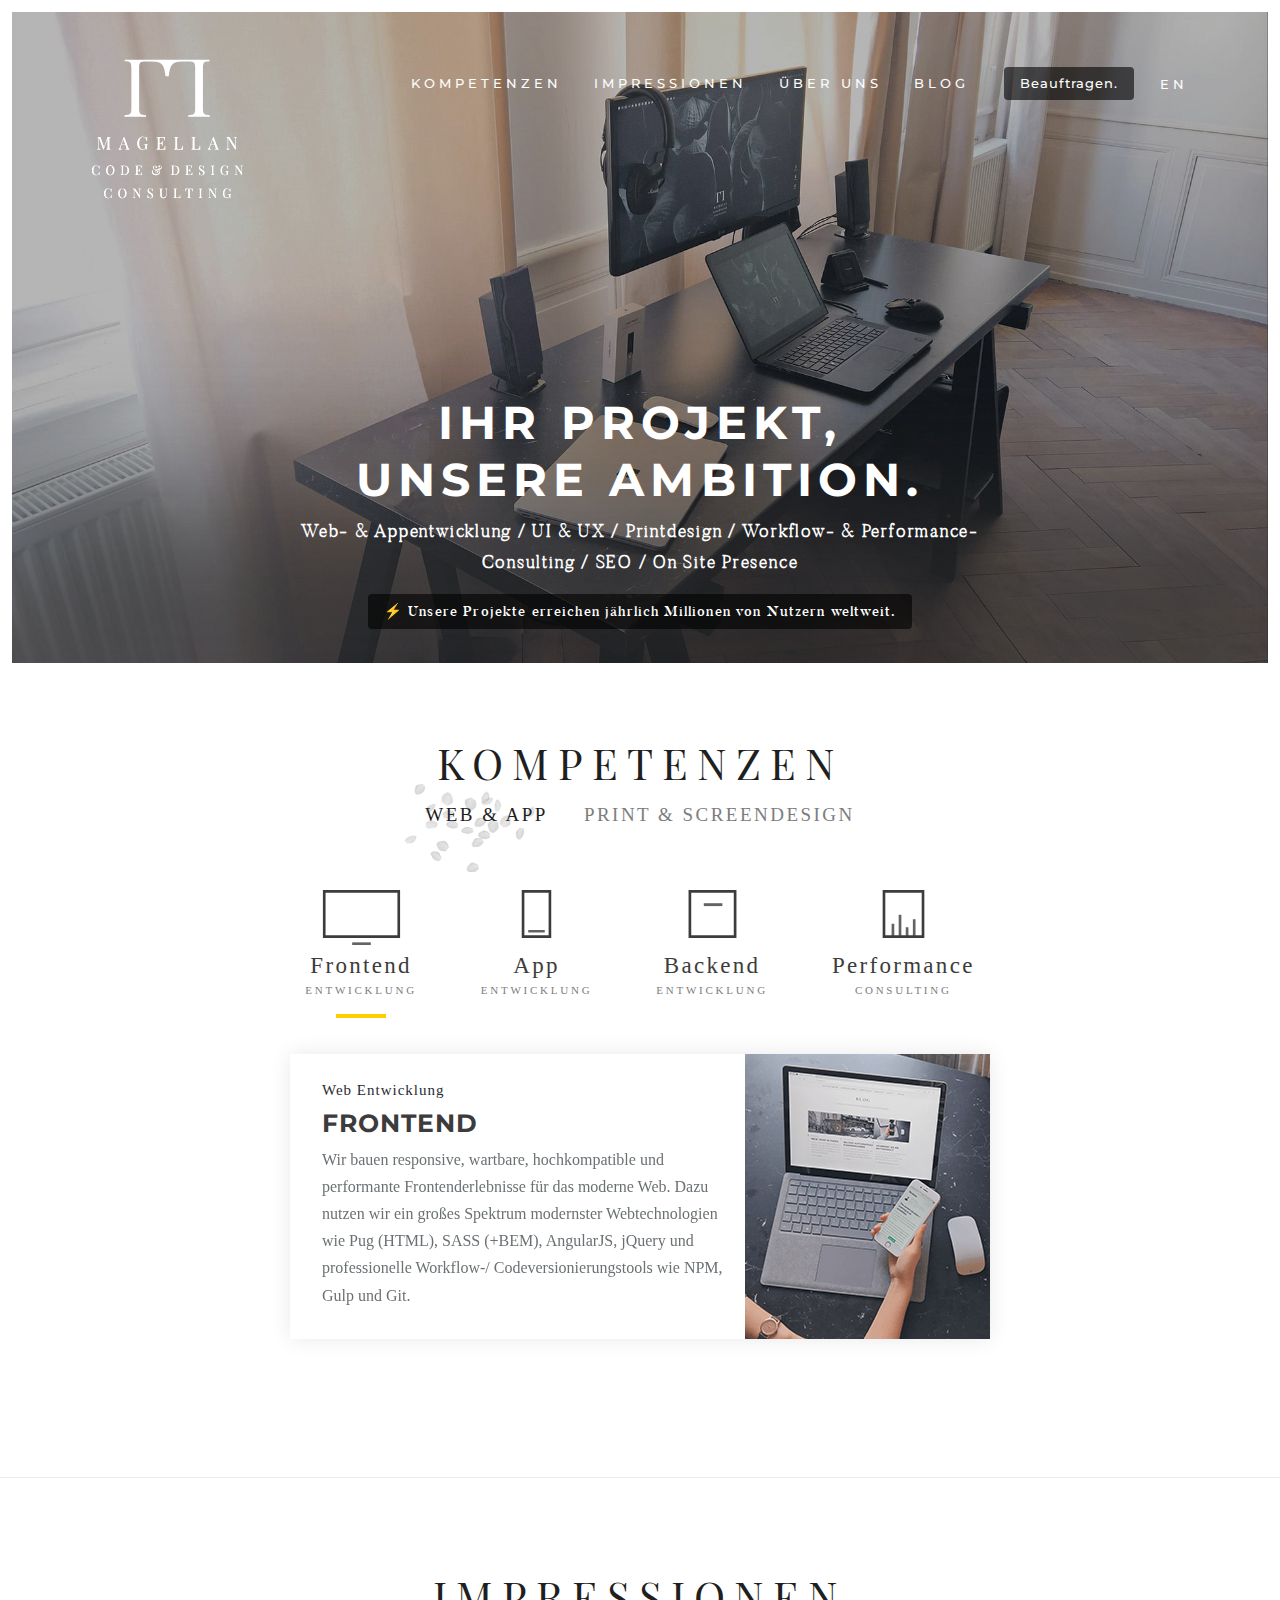
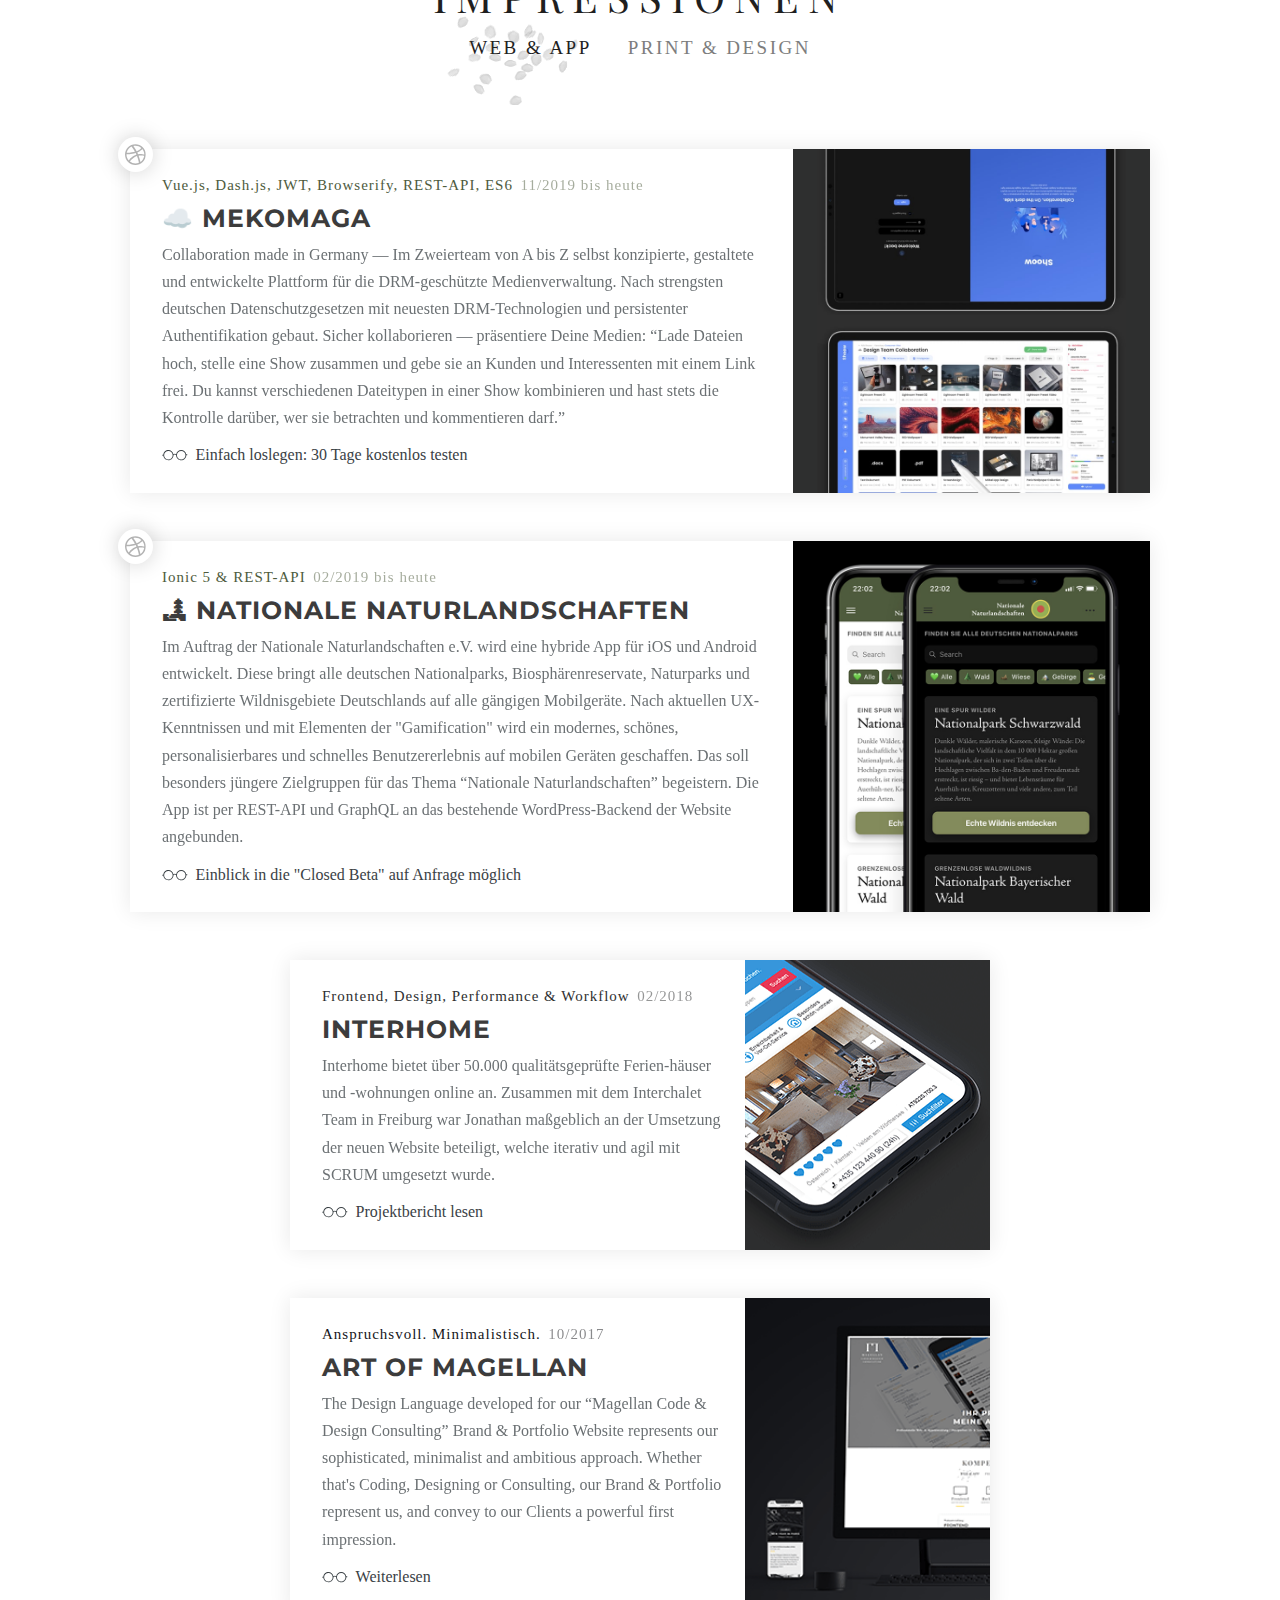
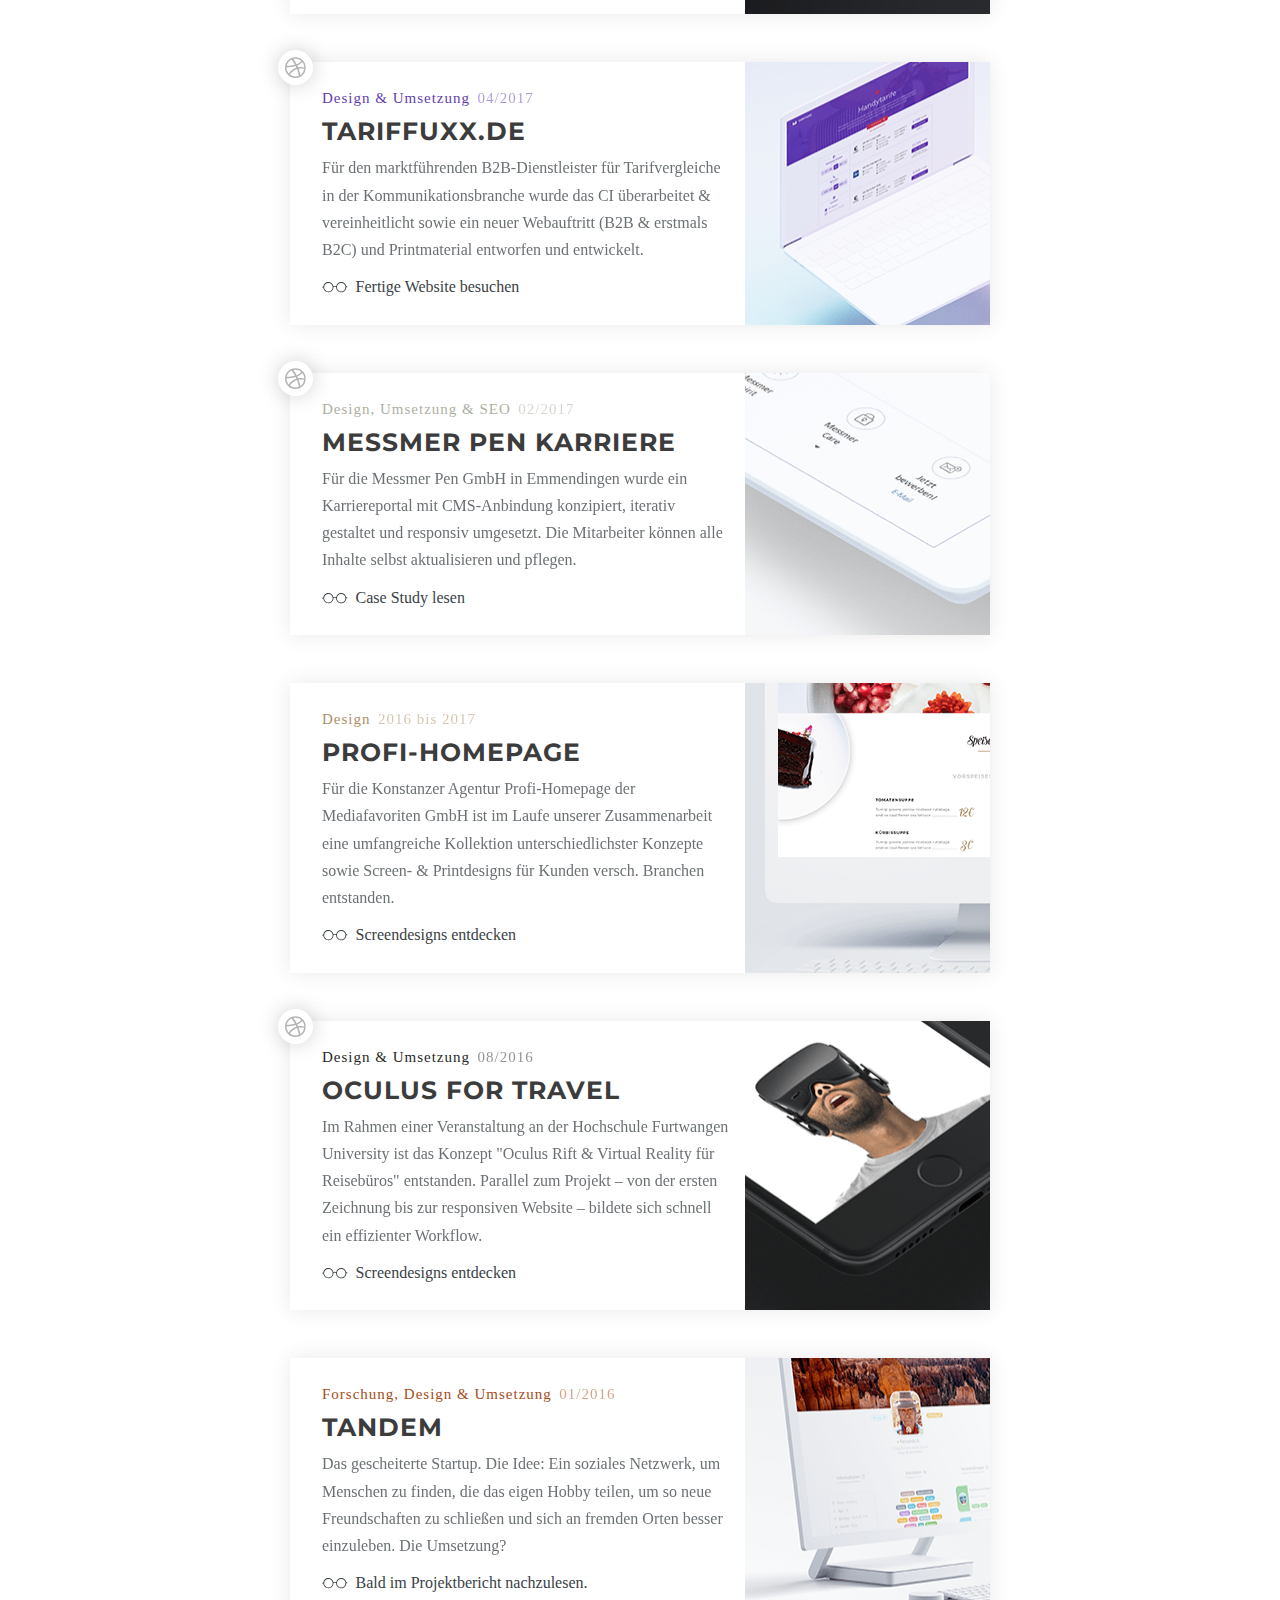
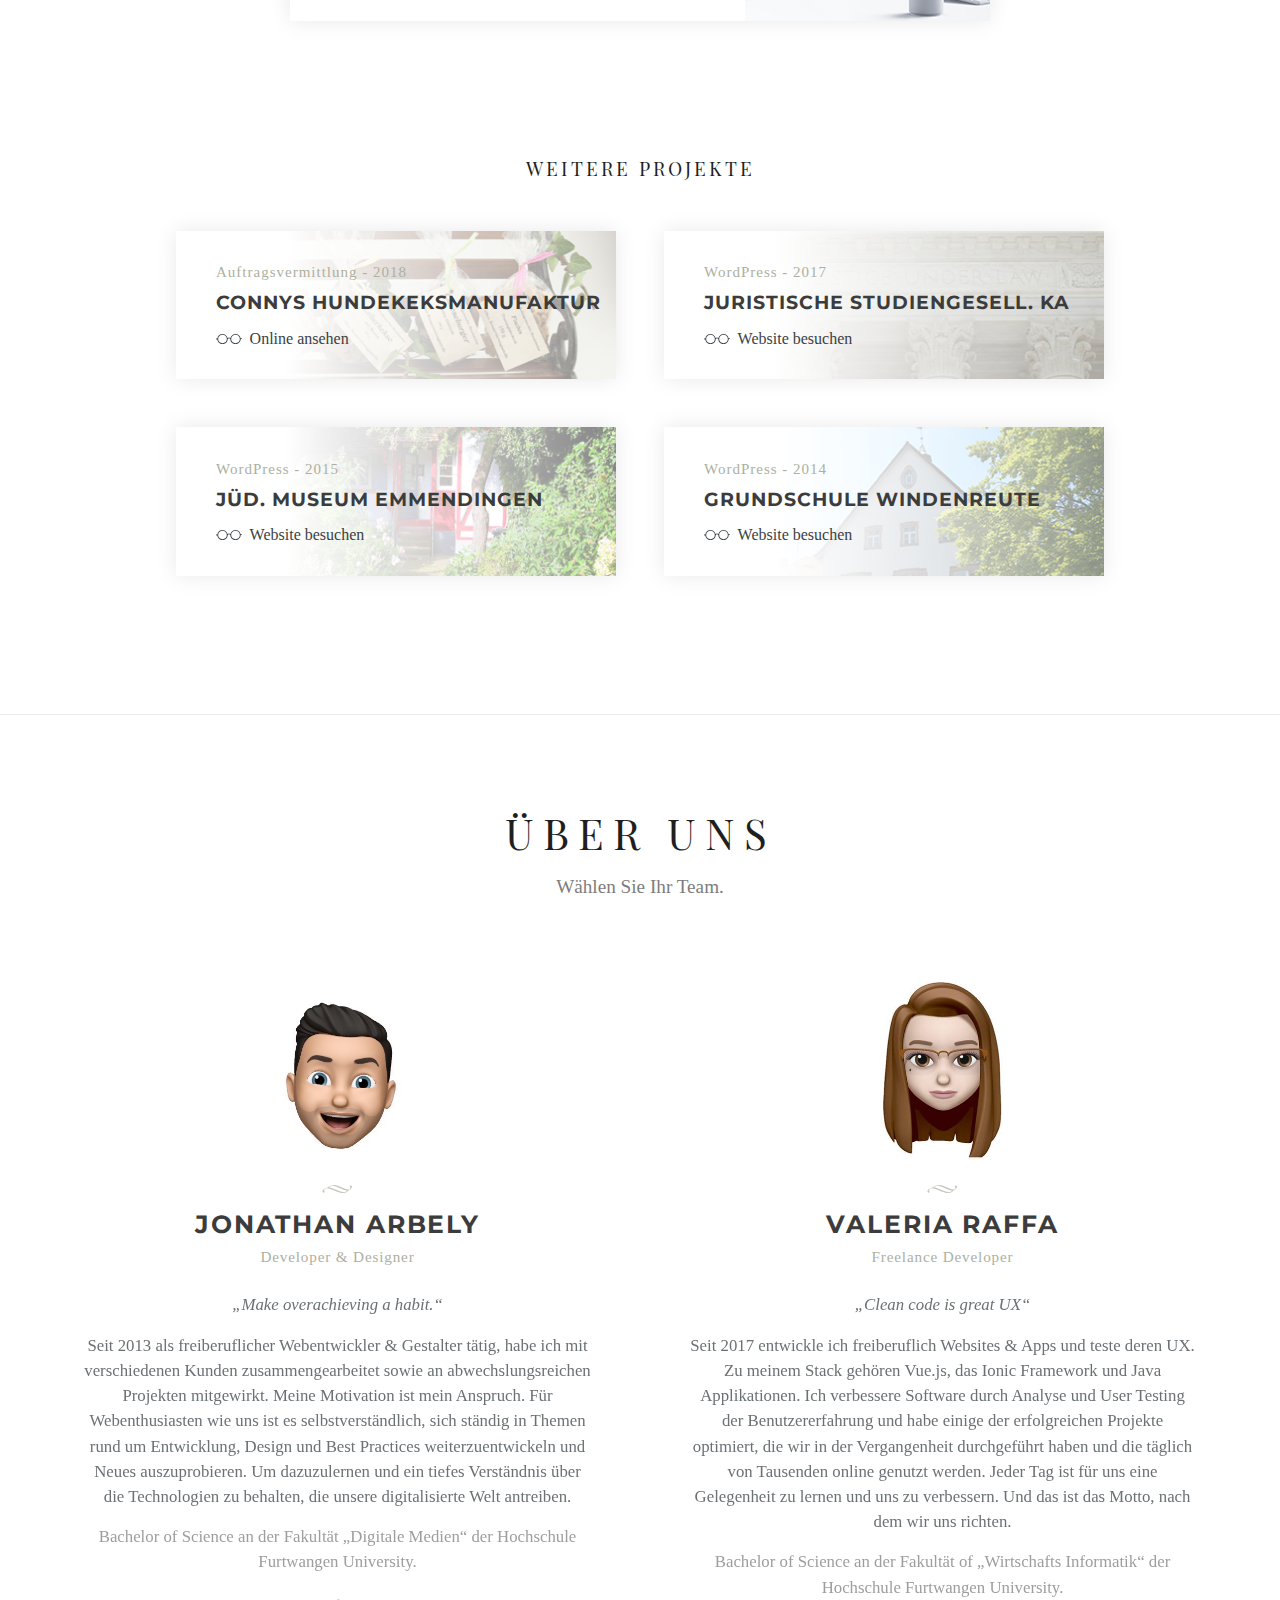
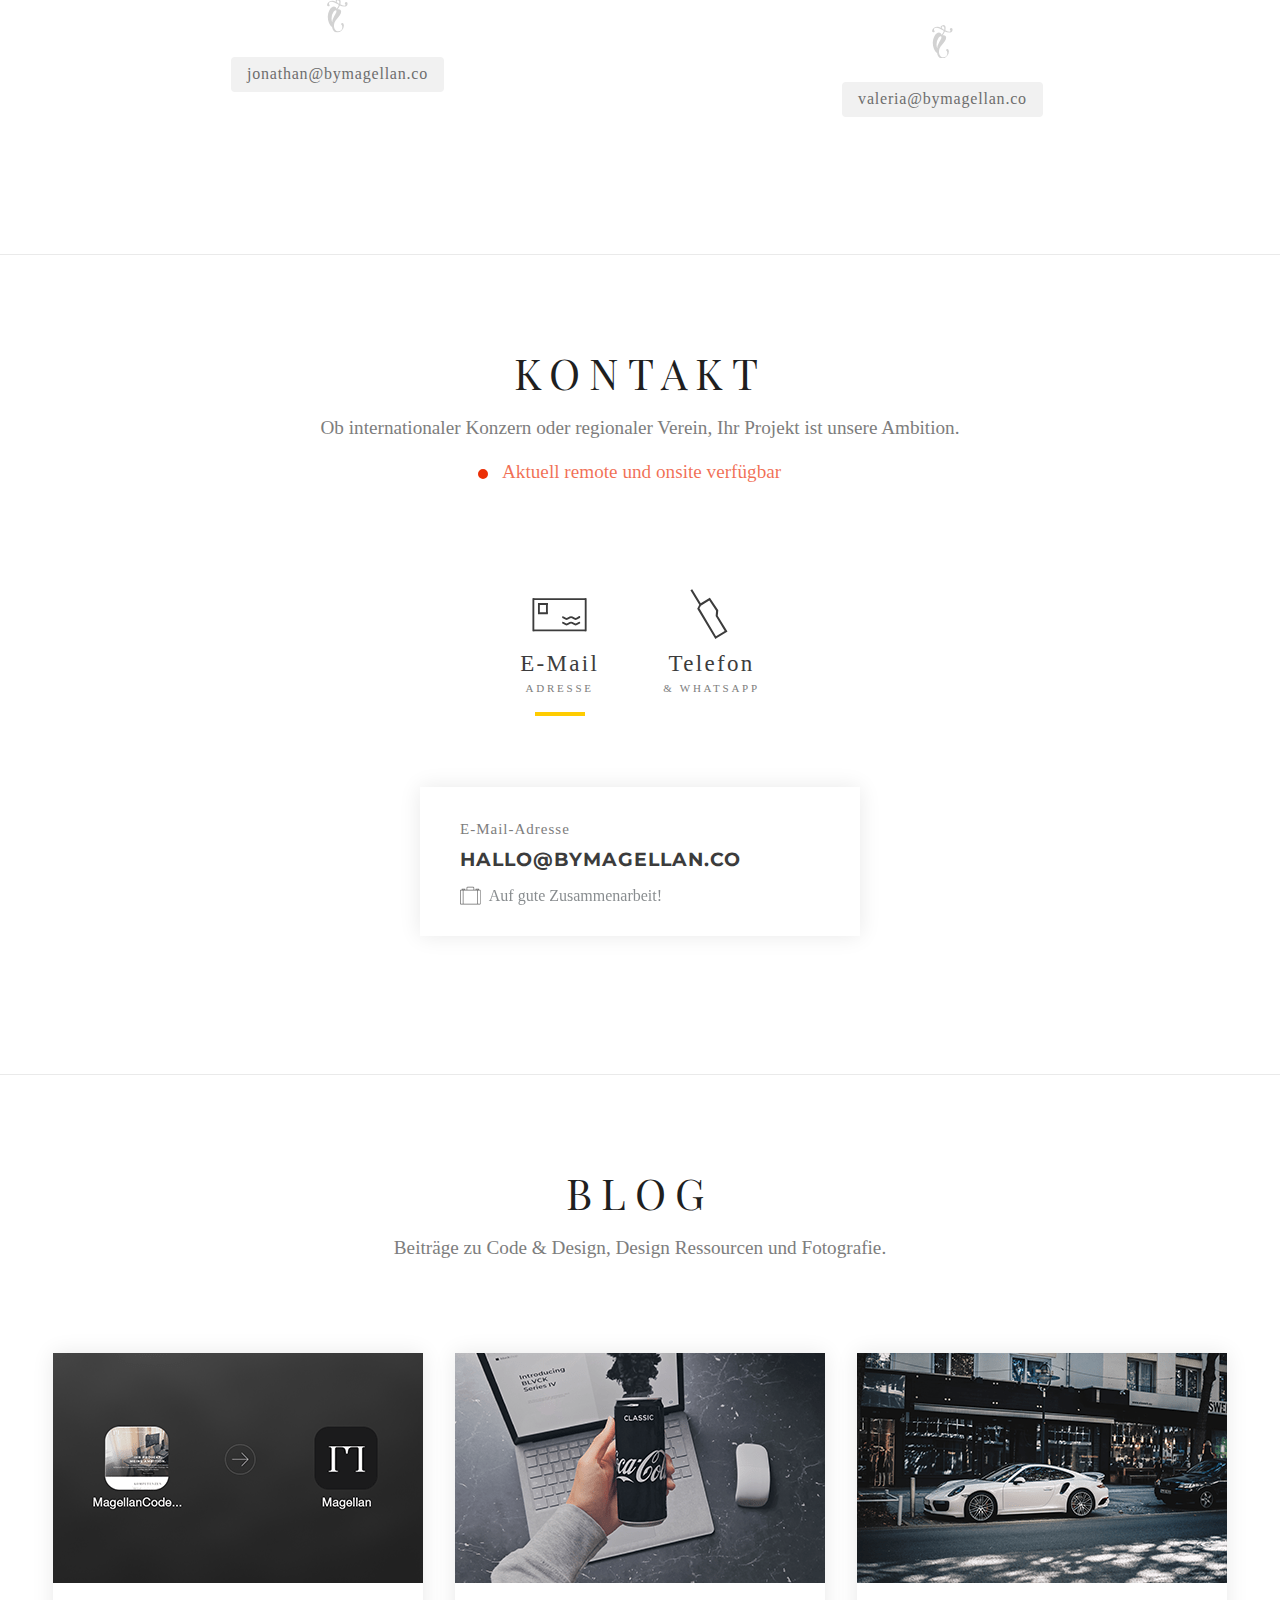
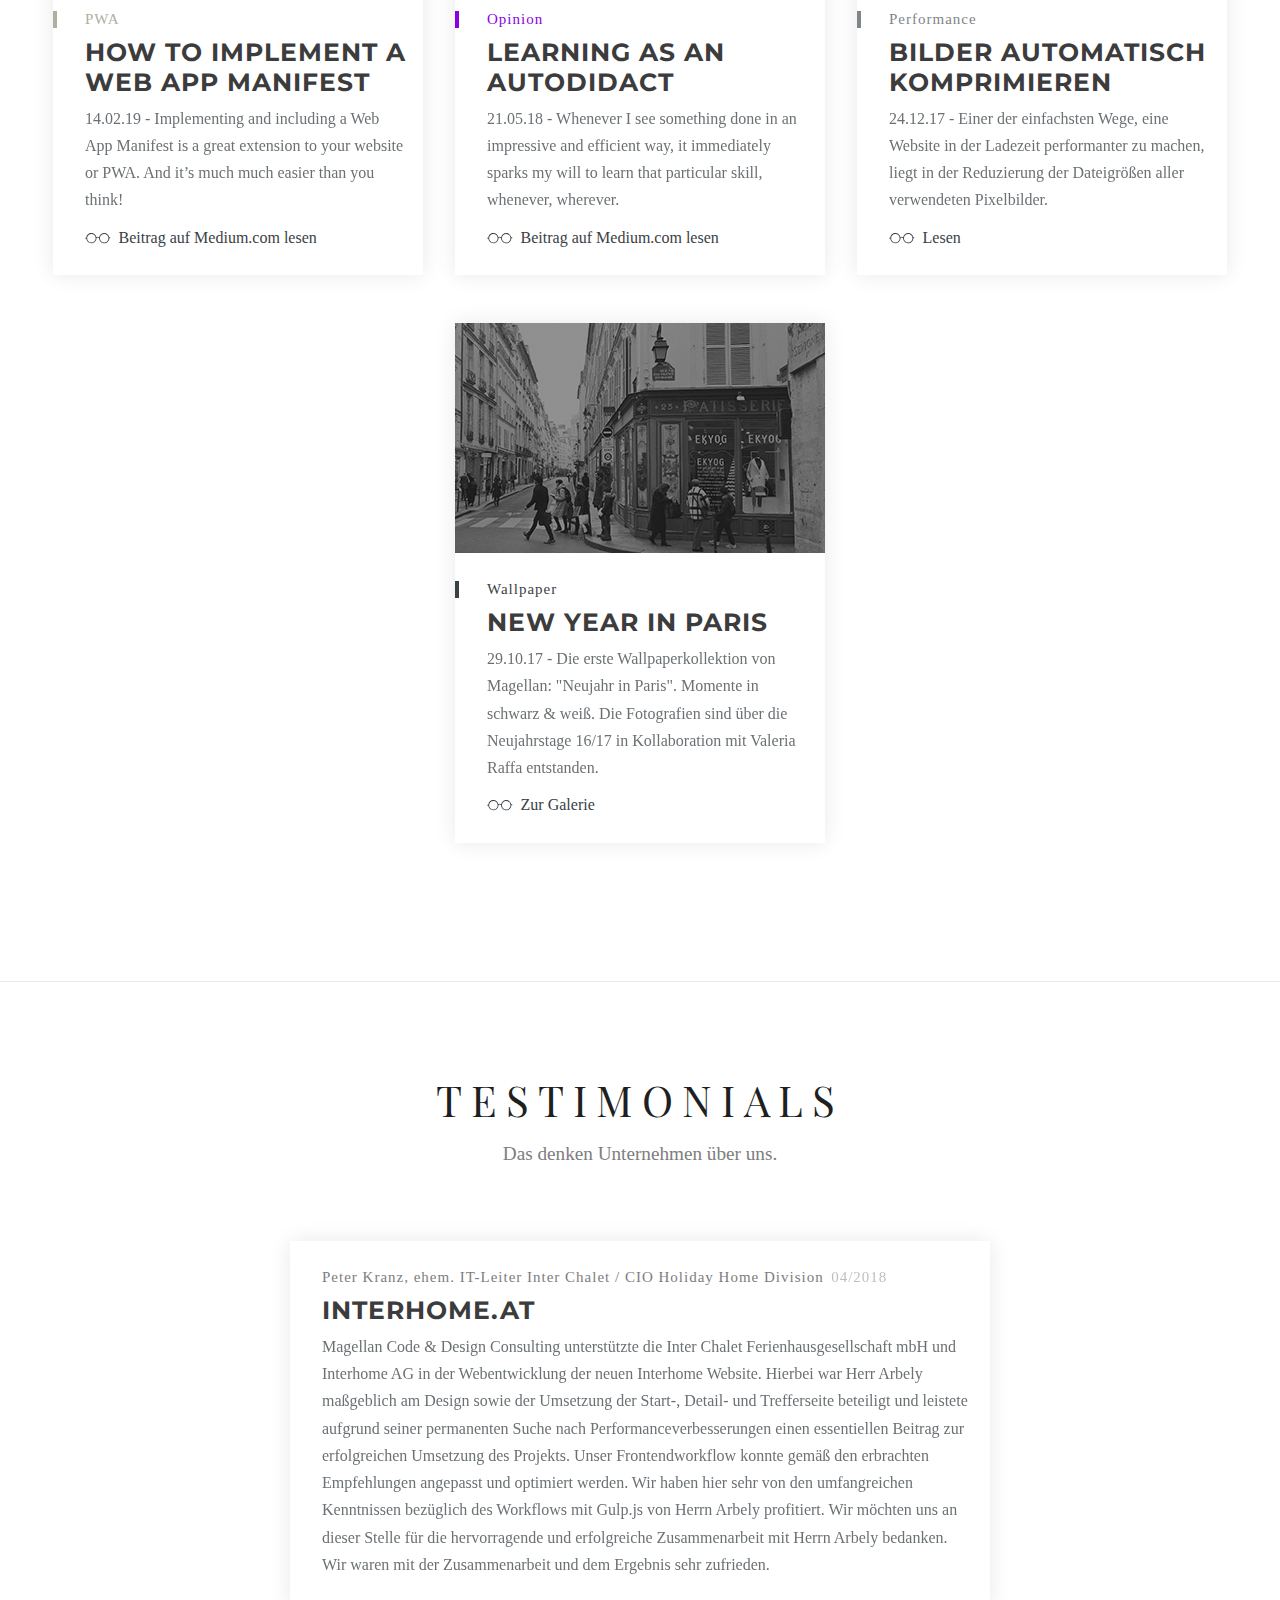
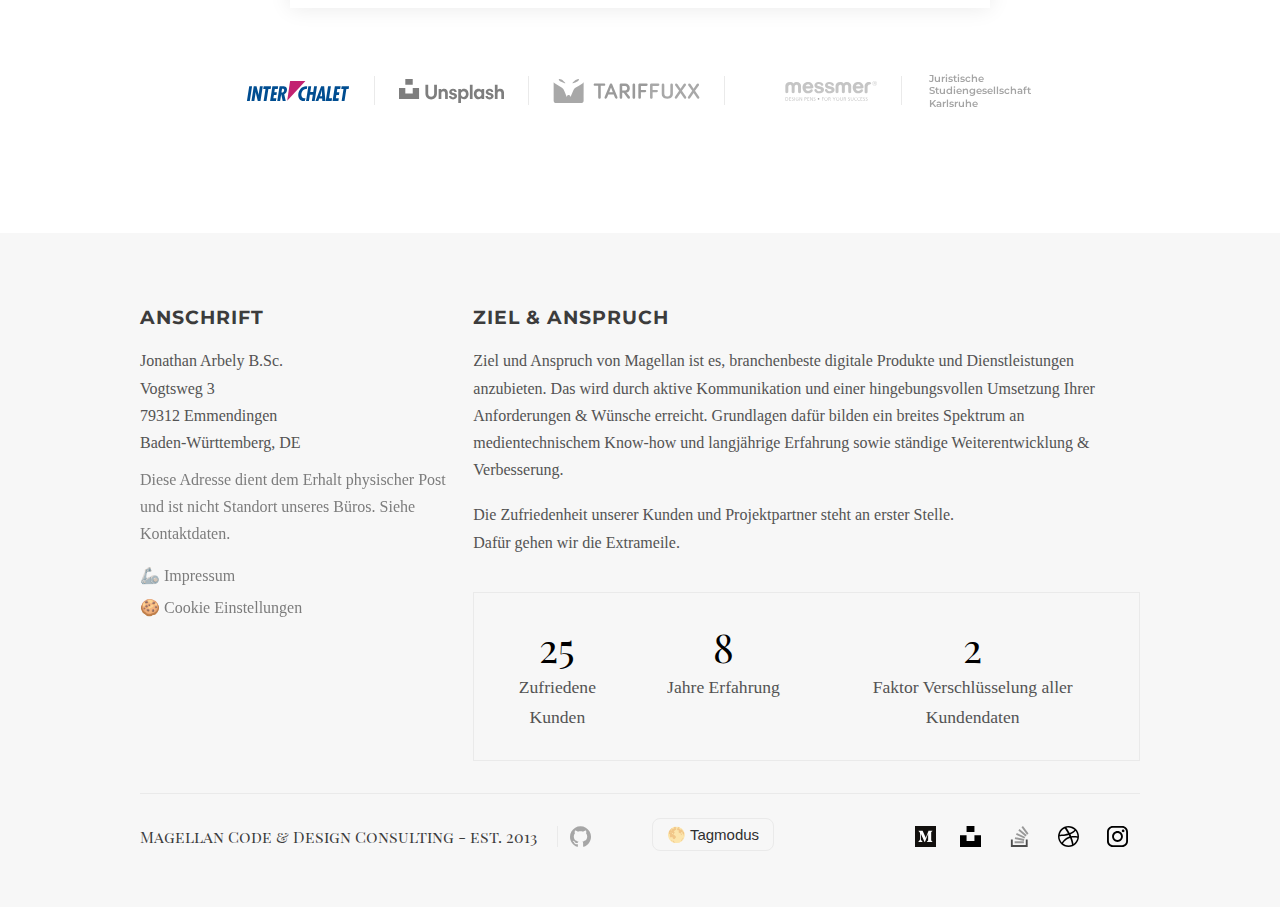
==== commit ad708919: "build https://github.com/jonathanarbely/bymagellan/commit/af351e7c247fa376da738141dd7a278a60af3f52" ====
--- a/index.html
+++ b/index.html
@@ -36,8 +36,7 @@
     <link rel="stylesheet" href="/assets/stylesheets/artofmagellan.css"/>
     <link href="https://fonts.googleapis.com/css?family=Montserrat:700|Playfair+Display+SC" rel="stylesheet"/>
     <link rel="stylesheet" href="assets/stylesheets/pagespecific/index.css"/>
-    <script src="/assets/plugins/jquery/jquery.min.js"></script>
-    <script src="/assets/plugins/waves/waves.min.js" async></script>
+    <script src="/assets/bundle.js"></script>
     <script src="/assets/javascript/interactive.min.js" async></script>
     <script src="/assets/javascript/nav.min.js" async></script>
     <script>
@@ -88,11 +87,11 @@
     <script>
       // Randomize Headerimage
       var myArray = [
-        "url('/assets/images/pixel/magellanmedia-hero.jpg')",
-        "url('/assets/images/pixel/magellanmedia-hero-ii.jpg')",
-        "url('/assets/images/pixel/magellanmedia-hero-iii.jpg')"
+          "url('/assets/images/pixel/magellanmedia-hero.jpg')",
+          "url('/assets/images/pixel/magellanmedia-hero-ii.jpg')",
+          "url('/assets/images/pixel/magellanmedia-hero-iii.jpg')"
       ];
-      $('header').css('background-image',myArray[Math.floor(Math.random()*myArray.length)]);
+      $('header').css('background-image', myArray[Math.floor(Math.random()*myArray.length)]);
       
     </script>
     <main>
--- a/assets/stylesheets/artofmagellan.css
+++ b/assets/stylesheets/artofmagellan.css
@@ -1 +1,7 @@
-@import url(../fonts/butler/stylesheet.css);@import url(../plugins/waves/waves.min.css);.ui{color:#fc0 !important;border-color:#fc0 !important}.research{color:#0EA5EB !important;border-color:#0EA5EB !important}.seo{color:#8901E0 !important;border-color:#8901E0  !important}.wallpaper{color:#3A4145 !important;border-color:#3A4145 !important}.performance{color:#808589 !important;border-color:#808589 !important}.pwa{color:#ADB0A0 !important;border-color:#ADB0A0 !important}.ruby{color:rgba(235,47,6,0.690196) !important}*{box-sizing:border-box}html,body{padding:0;margin:0;height:100%}@media (prefers-color-scheme: light){body{background-color:#fff}}@media (prefers-color-scheme: dark){body{background-color:#000}}a,a:hover,a:active,a:focus{text-decoration:none}.grecaptcha-badge{visibility:hidden}.c{display:flex;justify-content:center;flex-flow:row;flex-wrap:wrap;overflow:hidden}.c--nowrap{flex-wrap:nowrap}.c--overflow{overflow:visible}.c__inner--xscrolling{display:flex;justify-content:center;overflow-x:auto;width:1800px}@media (max-width: 81.25em){.c__inner--xscrolling{justify-content:flex-start}}.icon{width:1.6em;height:1.65em;margin:0 .5em 0 0;align-self:center}@media (prefers-color-scheme: dark){.icon use{fill:#7D7D7D !important}}.icon--m{width:1.4em}.icon--s{width:1.3em;height:1.7em}.icon--xs{width:1.2em;height:1.3em}.icon--rtl{margin:0 0 0 .5em}.icon--nomargin{margin:0 0 0 0}.hide{display:none}@media (max-width: 29.375em){.hide--smartphone{display:none}}.flex{display:flex !important}.hide{display:hidden}.loadmore{display:flex;font-family:'Georgia';font-size:1.2em;color:#3A4145;cursor:pointer}.loadmore__anime img,.loadmore__anime--rtl img{transition:.1s}@media (prefers-color-scheme: dark){.loadmore__anime img,.loadmore__anime--rtl img{filter:invert(53%) sepia(0%) saturate(0%) hue-rotate(156deg) brightness(93%) contrast(90%)}}.loadmore__anime:hover img,.loadmore__anime--rtl:hover img{margin:0 1em 0 0;transition:.1s}.loadmore__anime--rtl:hover img{margin:0 0 0 1em}.goldbar{width:50px;height:4px;background-color:#fc0;margin:1.1em 0}.btn{background-color:rgba(0,0,0,0.6);padding:8px 16px 9px 16px;border-radius:4px;overflow:hidden}@media (prefers-color-scheme: light){.btn--light{background-color:#F1F1F1}}@media (prefers-color-scheme: dark){.btn--light{background-color:#1F1F1F}}.btn--light:hover{color:white;transition:.1s}@media (prefers-color-scheme: light){.btn--light:hover{background-color:rgba(0,0,0,0.8)}}@media (prefers-color-scheme: dark){.btn--light:hover{background-color:#C59F08}}.btn--inverted,.btn__inverted{background-color:rgba(255,255,255,0.2)}.btn--glass{background-color:rgba(255,255,255,0)}.btn--icon{display:flex;align-items:center}.filter{display:flex;justify-content:center;text-align:center}.filter__item,.filter__item--active{font-family:'Playfair Display';font-size:19px;margin:0 1.9em 0 0;letter-spacing:.13em;text-transform:uppercase;transition:.1s}@media (prefers-color-scheme: light){.filter__item,.filter__item--active{color:#7D7D7D}}@media (prefers-color-scheme: dark){.filter__item,.filter__item--active{color:#7D7D7D !important}}@media (max-width: 520px){.filter__item,.filter__item--active{font-size:17px;margin-right:1.4em}}@media (max-width: 400px){.filter__item,.filter__item--active{font-size:15px}}.filter__item:last-child,.filter__item--active:last-child{margin:0 0 0 0}.filter__item:hover,.filter__item--active:hover{color:#fc0;transition:.1s}@media (prefers-color-scheme: light){.filter__item--active{color:#1F1F1F}}@media (prefers-color-scheme: dark){.filter__item--active{color:#EAEAEA !important}}.filter__item--active:before{background-image:url(../images/pixel/petals/petals.png);width:9em;height:6.5em;background-repeat:no-repeat;background-position:center;position:absolute;margin-left:-2.2em;margin-top:-2em;content:""}.category{display:flex;justify-content:center;margin-top:1.8em}@media (max-width: 790px){.category{margin-top:1.3em}}@media (max-width: 620px){.category{margin-top:1em}}@media (max-width: 500px){.category{margin-top:0}}.category__item{align-items:center;display:flex;flex-flow:column;text-align:center;margin:0 4em 0 0;cursor:pointer;user-select:none}@media (max-width: 790px){.category__item{margin-right:2.4em}}@media (max-width: 660px){.category__item{margin-right:1.5em}}@media (max-width: 630px){.category__item{margin-right:1em}}.category__item:last-child{margin:0 0 0 0}.category__item__meta{color:#7D7D7D;font-family:'Georgia';font-size:11px;letter-spacing:.25em;text-transform:uppercase}@media (max-width: 620px){.category__item__meta{font-size:10px}}.category__item img,.category__item svg{height:55px;width:79px}@media (max-width: 620px){.category__item img,.category__item svg{height:42px}}@media (max-width: 400px){.category__item img,.category__item svg{height:40px}}.category__item .goldbar{display:none}.category__item--active .goldbar{display:block}.category__item a{display:flex;flex-flow:column;align-items:center}.category--inactive{display:none}.subtitle{font-family:'Georgia';color:#7D7D7D;font-size:1.2em;padding:0 .8em;line-height:1.5}@media (max-width: 400px){.subtitle{font-size:1.05em}}.subtitle__wrapper{display:flex;justify-content:center;text-align:center}.subtitle br{line-height:2.3em}.factsdontcareaboutyourfeelings{display:flex;flex-flow:row;flex-wrap:wrap;width:100%;border-width:1px;border-style:solid}@media (prefers-color-scheme: light){.factsdontcareaboutyourfeelings{border-color:#EAEAEA}}@media (prefers-color-scheme: dark){.factsdontcareaboutyourfeelings{border-color:#1F1F1F !important}}.factsdontcareaboutyourfeelings__inner{flex:0 0 25%;text-align:center;padding:1.7em 1.5em}@media (max-width: 520px){.factsdontcareaboutyourfeelings__inner{flex:0 0 100% !important;padding-top:1em;padding-bottom:1em}}.factsdontcareaboutyourfeelings__inner:last-child{flex:0 0 50%}.factsdontcareaboutyourfeelings__numeri{font-family:'Playfair Display SC';font-size:2.5em}@media (prefers-color-scheme: light){.factsdontcareaboutyourfeelings__numeri{color:#000}}@media (prefers-color-scheme: dark){.factsdontcareaboutyourfeelings__numeri{color:#F7F7F7 !important}}.factsdontcareaboutyourfeelings__title{font-size:1.1em}@media (prefers-color-scheme: light){.factsdontcareaboutyourfeelings__title{color:#535353}}@media (prefers-color-scheme: dark){.factsdontcareaboutyourfeelings__title{color:#7D7D7D !important}}.quote__customerbranding{padding:0 1em;cursor:pointer;display:flex;flex-flow:row;align-items:center}@media (max-width: 940px){.quote__customerbranding{flex-flow:column}}.quote__customerbranding--inactive{filter:grayscale(100%)}@media (prefers-color-scheme: light){.quote__customerbranding--inactive{opacity:.5}}.quote__customerbranding--tariffuxx{height:24px;width:179px}@media (max-width: 940px){.quote__customerbranding--tariffuxx{height:22px}}.quote__customerbranding--messmer{height:32px;width:160px}@media (max-width: 940px){.quote__customerbranding--messmer{height:30px}}.quote__customerbranding--jsg{height:33px;width:140px}.quote__customerbranding--ic{height:22px;width:136px}.quote__customerbranding--unsplash{height:24px;width:137px}@media (prefers-color-scheme: dark){.quote__customerbranding--unsplash{filter:invert(53%) sepia(0%) saturate(0%) hue-rotate(156deg) brightness(93%) contrast(90%)}}.liluzivert{width:1px;height:29px;margin:0 .5em}@media (prefers-color-scheme: light){.liluzivert{background-color:#EAEAEA}}@media (prefers-color-scheme: dark){.liluzivert{background-color:#1F1F1F}}@media (max-width: 940px){.liluzivert--r{transform:rotate(90deg)}}.liluzivert--s{display:inline-block;height:21px;margin:0}.gradient--bottom{width:100%;background-color:#2f2f2f91;box-shadow:0px -20px 136px 124px #2f2f2f91;position:relative}.click{cursor:pointer}@media (prefers-color-scheme: light){.lightmode{display:block !important}}@media (prefers-color-scheme: dark){.lightmode{display:none !important}}@media (prefers-color-scheme: light){.darkmode{display:none !important}}@media (prefers-color-scheme: dark){.darkmode{display:block !important}}.theme{padding:0 .75em;cursor:help}@media (prefers-color-scheme: light){.theme{color:#2F2F2F}}@media (prefers-color-scheme: dark){.theme{color:#EAEAEA !important}}.theme__label{font-family:sans-serif;font-size:15px;border-width:1px;border-style:solid;border-radius:8px;padding:7px 14px}@media (prefers-color-scheme: light){.theme__label{border-color:#EAEAEA}}@media (prefers-color-scheme: dark){.theme__label{border-color:#1F1F1F !important}}h1{color:#fff;font-family:'butlerultralight';letter-spacing:.1em;font-size:1.1em;margin:.2em;line-height:1.8}@media (max-width: 660px){h1{font-size:1em;margin-left:0;margin-right:0}}@media (max-width: 440px){h1{line-height:1.5}}@media (max-width: 360px){h1{font-size:.75em}}h2{color:#fff;font-family:'Montserrat';font-weight:bold;font-size:2.9em;letter-spacing:.13em;text-transform:uppercase;margin:.1em}@media (max-width: 660px){h2{font-size:2.2em;margin-left:0;margin-right:0}}@media (max-width: 440px){h2{font-size:1.6em}}@media (max-width: 360px){h2{font-size:1.3em}}h3{font-family:'Playfair Display SC';font-size:42px;text-transform:uppercase;letter-spacing:9px;font-weight:400;margin:0 0 .3em 0;text-align:center}@media (prefers-color-scheme: light){h3{color:#1F1F1F}}@media (prefers-color-scheme: dark){h3{color:#fff !important}}@media (max-width: 520px){h3{font-size:34px}}@media (max-width: 400px){h3{font-size:30px}}h4{font-family:'Georgia';font-size:23px;font-weight:normal;letter-spacing:.1em;margin:8px 0 5px 0}@media (prefers-color-scheme: light){h4{color:#3C3C3C}}@media (prefers-color-scheme: dark){h4{color:#F7F7F7 !important}}@media (max-width: 520px){h4{font-size:21px}}@media (max-width: 400px){h4{font-size:18px}}h5{font-family:'Playfair Display SC';text-transform:uppercase;letter-spacing:3px;font-size:1.2em;font-weight:normal;text-align:center}@media (prefers-color-scheme: light){h5{color:#1F1F1F}}@media (prefers-color-scheme: dark){h5{color:#EAEAEA !important}}p,b,ul{font-family:'Georgia';font-size:1em;line-height:1.7em;opacity:.75;margin:.5em 0 .4em 0}@media (prefers-color-scheme: light){p,b,ul{color:#3A4145}}@media (prefers-color-scheme: dark){p,b,ul{color:#EAEAEA !important}}a{color:#3A4145;font-family:'Georgia'}@media (prefers-color-scheme: light){a{color:#3A4145}}@media (prefers-color-scheme: dark){a{color:#EAEAEA !important}}header{position:relative;background-color:#1F1F1F;background-repeat:no-repeat;background-size:cover;background-position:center center;border-width:12px;border-style:solid;height:75%;padding:34px 80px 34px 80px;overflow:hidden}@media (prefers-color-scheme: light){header{border-color:#fff}}@media (prefers-color-scheme: dark){header{border-color:#000 !important}}@media (max-width: 1100px){header{padding-left:3em;padding-right:3em}}@media (max-width: 520px){header{padding-left:1.5em;padding-right:1.5em;padding-bottom:1em}}@media (max-width: 400px){header{padding-left:1.2em;padding-right:1.2em}}main{position:relative}@media (prefers-color-scheme: light){main{background-color:#fff}}@media (prefers-color-scheme: dark){main{background-color:#000}}main section{margin:90px 0 90px 0}@media (max-width: 520px){main section{margin:70px 0 70px 0}}footer{padding:4.5em 0 3.5em 0}@media (prefers-color-scheme: light){footer{background-color:#F7F7F7}}@media (prefers-color-scheme: dark){footer{background-color:#0E0E0E}}hr{border:0px}@media (prefers-color-scheme: light){hr{border-top:1px #EAEAEA solid}}@media (prefers-color-scheme: dark){hr{border-top:1px #1F1F1F solid}}quote{width:77%;max-width:930px;min-height:174px;margin:0 auto;font-family:'Georgia';font-size:1.1em;line-height:1.65em;color:#727a87}@media (max-width: 640px){quote{width:90%;font-size:1em}}::selection{background:#fc0}::-moz-selection{background:#fc0}.nav{position:relative;flex:0 0 100%;display:flex;justify-content:space-between;height:50%;z-index:1}@media (max-width: 520px){.nav{height:30%}}.nav__brand{width:151px;padding-top:.5em}@media (max-width: 660px){.nav__brand{width:120px}}@media (max-width: 520px){.nav__brand{width:105px}}@media (max-width: 370px){.nav__brand{width:85px}}.nav__navigation{height:75px;display:flex;align-items:center}.nav__navigation__item{font-family:'Montserrat';font-weight:500;color:#fefefe;text-transform:uppercase;font-size:13px;letter-spacing:4px;white-space:nowrap;transition:.1s}@media (max-width: 1100px){.nav__navigation__item{font-size:12px;letter-spacing:3px;padding-left:1em;padding-right:1em}}@media (max-width: 830px){.nav__navigation__item:nth-child(1),.nav__navigation__item:nth-child(2),.nav__navigation__item:nth-child(3),.nav__navigation__item:nth-child(4){display:none}}.nav__navigation__item:hover{background-color:rgba(255,255,255,0.07);transition:.1s}.nav__navigation__item--cta{margin:0 0 0 1.5em;text-transform:none;letter-spacing:1px;white-space:nowrap}@media (max-width: 520px){.nav__navigation__item--cta{margin-left:0}}.nav__navigation__item--cta:hover{transition:.1s;background-color:#1F1F1F}.nav__navigation .lang{margin-left:2em}.nav--fixed{position:fixed;justify-content:center;width:100%;height:57px;padding:0 5em;top:0;left:0;z-index:99999999;-webkit-backdrop-filter:saturate(120%) blur(20px);backdrop-filter:saturate(120%) blur(20px)}@media (prefers-color-scheme: light){.nav--fixed{background:linear-gradient(#F1F1F1 0%, rgba(255,255,255,0) 172%)}}@media (prefers-color-scheme: dark){.nav--fixed{background:linear-gradient(#1F1F1F 0%, rgba(255,255,255,0) 172%)}}.nav--fixed .nav__navigation{height:55px}.nav--fixed .nav__navigation__item{color:#2F2F2F;display:block !important}.nav--fixed .nav__navigation__item--cta:hover{color:white}.nav--fixed .nav__navigation__item:last-child{display:none}@media (max-width: 630px){.nav--fixed .nav__navigation__item{font-size:11px;letter-spacing:1px;padding-left:.8em;padding-right:.8em}}@media (max-width: 375px){.nav--fixed .nav__navigation__item{font-size:10px;letter-spacing:1px}}@media (max-width: 340px){.nav--fixed .nav__navigation__item{font-size:9px;letter-spacing:1px;padding-left:.5em;padding-right:.5em}}@media (max-width: 911px){.nav--fixed .nav__navigation--de a:nth-child(6){display:none !important}}@media (max-width: 732px){.nav--fixed .nav__navigation--de a:nth-child(1),.nav--fixed .nav__navigation--de a:nth-child(2),.nav--fixed .nav__navigation--de a:nth-child(3),.nav--fixed .nav__navigation--de a:nth-child(4),.nav--fixed .nav__navigation--de a:nth-child(6){display:none !important}}.footer__inner{display:flex;flex-wrap:wrap;max-width:1000px;margin:0 auto}@media (max-width: 1040px){.footer__inner{padding:0 2em}}.footer__adress{flex:0 0 33.33%}@media (max-width: 740px){.footer__adress{flex:0 0 100%}}.footer__tax{opacity:.6;padding:.6em .6em 0 0}.footer__aboutmagellan{flex:0 0 66.66%}@media (max-width: 1040px){.footer__aboutmagellan{padding-left:2em}}@media (max-width: 740px){.footer__aboutmagellan{flex:0 0 100%;padding-left:0;padding-top:2em}}.footer__hr{flex:0 0 100%;margin:1.5em 0}@media (prefers-color-scheme: dark){.footer__sm{filter:invert(53%) sepia(0%) saturate(0%) hue-rotate(156deg) brightness(93%) contrast(90%)}}.footer__branding{display:flex;flex:0 0 50% !important}.footer__branding a{font-family:'Playfair Display','Playfair Display SC';color:#3C3C3C;padding-right:1.25em}.footer__theme{flex:0 0 20%}@media (max-width: 924px){.footer__theme{flex:0 0 100% !important}}.footer__more{flex:0 0 30%}.footer__more:last-child{text-align:right}.footer__more img,.footer__more svg{width:21px;height:21px;margin:0 .75em}.footer__more--logo{margin-top:.5em;margin-bottom:.3em;width:100px !important;height:30px}@media (max-width: 924px){.footer__branding,.footer__theme,.footer__more{flex:0 0 100% !important;text-align:center !important;justify-content:center;margin-bottom:2em}}footer p,footer a{color:#535353;margin:0;opacity:1}.title{position:relative;flex:0 0 100%;display:flex;align-items:center;justify-content:flex-end;height:50%;flex-flow:column;text-align:center;z-index:1}@media (max-width: 520px){.title{height:70%}}.title__cta{color:#ffffff;font-family:'butlermedium';letter-spacing:.08em;font-size:.9em;min-height:34px}.title__cta:hover{color:#fc0}.card{display:flex;flex-flow:row;width:700px;box-shadow:0 0 21px 0 rgba(0,0,0,0.09);margin:0 1.5em 3em 1.5em}@media (prefers-color-scheme: light){.card{background-color:#fff}}@media (prefers-color-scheme: dark){.card{background-color:#1F1F1F}}@media (max-width: 520px){.card{margin-left:1em;margin-right:1em}}.card__description{display:flex;flex-flow:column;padding:1.75em 1em 1.5em 2em}@media (max-width: 640px){.card__description{width:100%}}.card__description__tag{font-family:'Georgia';font-size:.9375em;letter-spacing:1px;margin:0 0 .6em 0}@media (prefers-color-scheme: light){.card__description__tag{color:#fc0}}@media (prefers-color-scheme: dark){.card__description__tag{color:#7D7D7D !important}}.card__description__date{padding-left:.5em;opacity:.5}.card__description__title{font-family:'Montserrat';font-weight:bold;font-size:1.55em;letter-spacing:1px;text-transform:uppercase}@media (prefers-color-scheme: light){.card__description__title{color:#3C3C3C}}@media (prefers-color-scheme: dark){.card__description__title{color:#F7F7F7 !important}}.card__description__anchor{color:#3A4145;font-family:'Georgia';line-height:1.4}.card__description__anchor__wrapper{display:flex;flex-flow:row;align-items:center;margin:.3em 0 0 0}@media (prefers-color-scheme: dark){.card__description__anchor__wrapper .icon{filter:invert(53%) sepia(0%) saturate(0%) hue-rotate(156deg) brightness(93%) contrast(90%)}}.card__showcase{flex:0 0 35%;background-color:#E7E7E7;overflow:hidden;background-repeat:no-repeat;background-position:center;background-size:cover}@media (max-width: 585px){.card__showcase{display:none}}.card__dot{display:flex;justify-content:center;align-items:center;position:absolute;height:35px;width:35px;border-radius:50%;margin-top:-12px;margin-left:-12px;box-shadow:0px 0px 21px 0px rgba(0,0,0,0.18);cursor:pointer;transition:.1s}@media (prefers-color-scheme: light){.card__dot{background-color:#fff}}@media (prefers-color-scheme: dark){.card__dot{background-color:#3C3C3C}}.card__dot:hover{height:41px;width:41px;margin-top:-15px;margin-left:-15px;transition:.1s}.card--inactive{display:none !important}.card--highlight{width:1020px}.ticket,.pamphlet{position:relative;display:flex;flex-flow:row;width:440px;box-shadow:0 0 21px 0 rgba(0,0,0,0.09);margin:0 1.5em 3em 1.5em;background-position:center;overflow:hidden;cursor:default;transition:100ms;background-size:cover}@media (prefers-color-scheme: light){.ticket,.pamphlet{background-color:#fff}}@media (prefers-color-scheme: dark){.ticket,.pamphlet{background-color:#1F1F1F}}@media (max-width: 520px){.ticket,.pamphlet{margin-bottom:1.5em}}.ticket__wrapper,.pamphlet__wrapper{display:flex;justify-content:center;flex-flow:row;flex-wrap:wrap}.ticket__description,.pamphlet__description{width:100%;display:flex;flex-flow:column;padding:2.1em .5em 1.7em 2.5em;position:relative;z-index:10}@media (max-width: 520px){.ticket__description,.pamphlet__description{padding-left:1.5em}}.ticket__description__tag,.pamphlet__description__tag{font-family:'Georgia';color:#ADB0A0;font-size:.9375em;letter-spacing:1px;margin:0 0 .6em 0}.ticket__description__title,.pamphlet__description__title{font-family:'Montserrat';font-weight:bold;font-size:1.2em;letter-spacing:1px;text-transform:uppercase}@media (prefers-color-scheme: light){.ticket__description__title,.pamphlet__description__title{color:#3C3C3C}}@media (prefers-color-scheme: dark){.ticket__description__title,.pamphlet__description__title{color:#F7F7F7 !important}}.ticket__description__anchor,.pamphlet__description__anchor{font-family:'Georgia'}@media (prefers-color-scheme: light){.ticket__description__anchor,.pamphlet__description__anchor{color:#3A4145}}@media (prefers-color-scheme: dark){.ticket__description__anchor,.pamphlet__description__anchor{color:#EAEAEA !important}}.ticket__description__anchor__wrapper,.pamphlet__description__anchor__wrapper{display:flex;flex-flow:row;align-items:center;margin:.7em 0 0 0}@media (prefers-color-scheme: dark){.ticket__description__anchor__wrapper .icon,.pamphlet__description__anchor__wrapper .icon{filter:invert(53%) sepia(0%) saturate(0%) hue-rotate(156deg) brightness(93%) contrast(90%)}}.ticket__gradient,.pamphlet__gradient{position:absolute;width:inherit;height:150px}@media (prefers-color-scheme: light){.ticket__gradient,.pamphlet__gradient{background:linear-gradient(to right, #fff 25%, rgba(255,255,255,0) 180%)}}@media (prefers-color-scheme: dark){.ticket__gradient,.pamphlet__gradient{background:linear-gradient(to right, #0E0E0E 25%, rgba(255,255,255,0) 180%)}}@media (max-width: 520px){.ticket__gradient,.pamphlet__gradient{height:100%}}.ticket--inactive,.pamphlet--inactive{display:none !important}.pamphlet__description__tag{color:#7D7D7D}.pamphlet__description__anchor{color:#3A4145}.pamphlet__description__anchor__wrapper{opacity:0.6}.portfolio{width:573px;margin:0 1em}.portfolio__wrapper{display:flex;justify-content:center}@media (max-width: 59.375em){.portfolio__wrapper{flex-wrap:wrap}}@media (max-width: 59.375em){.portfolio:last-child{margin-top:2em}}.portfolio__image{display:block;height:190px;margin:0 auto}.portfolio__content{padding:1.3em 2em;display:flex;align-items:center;flex-flow:column;text-align:center}@media (max-width: 520px){.portfolio__content{padding-left:1em;padding-right:1em}}.portfolio__content__ornament{width:1.9em;height:.51em;margin-bottom:1em}.portfolio__content__leaf{width:1.3em;height:2.1em;margin-bottom:.5em}@media (prefers-color-scheme: dark){.portfolio__content__leaf{filter:invert(100%) sepia(3%) saturate(230%) hue-rotate(268deg) brightness(115%) contrast(89%)}}.portfolio__content__name{font-family:'Montserrat';font-weight:bold;font-size:1.55em;letter-spacing:1px;text-transform:uppercase;letter-spacing:.075em}@media (prefers-color-scheme: light){.portfolio__content__name{color:#3C3C3C}}@media (prefers-color-scheme: dark){.portfolio__content__name{color:#fff !important}}.portfolio__content__rank{font-family:'Georgia';color:#ADB0A0;font-size:.95em;margin-top:.6em;letter-spacing:.055em}.portfolio__content__text,.portfolio__content__text--edu,.portfolio__content__text--quote{font-size:1.05em;line-height:1.5em}.portfolio__content__text--edu{color:#7D7D7D}.portfolio__content__text--quote{font-style:italic}.portfolio__content__cta{color:#6d6d6d;font-family:'Georgia';letter-spacing:.05em;font-size:1em;margin:1em 0 0 0}.poster{display:flex;flex-flow:column;width:370px;box-shadow:0 0 21px 0 rgba(0,0,0,0.09);margin:0 1em 3em 1em;z-index:2}@media (max-width: 1200px){.poster{margin-left:0}}@media (max-width: 735px){.poster{margin:0 auto 3em auto;width:97%}}.poster:first-child{z-index:1}.poster:last-child{z-index:3}.poster__wrapper{display:flex;justify-content:center;flex-flow:row;flex-wrap:wrap}.poster__description{width:100%;display:flex;flex-flow:column;padding:1.75em 1em 1.5em 2em}@media (prefers-color-scheme: light){.poster__description{background-color:#fff}}@media (prefers-color-scheme: dark){.poster__description{background-color:#1F1F1F}}.poster__description__tag{font-family:'Georgia';color:#fc0;font-size:.9375em;letter-spacing:1px;margin:0 0 .6em 0;border-left:4px solid #fc0;padding-left:28px;margin-left:-32px}.poster__description__title{font-family:'Montserrat';font-weight:bold;font-size:1.55em;letter-spacing:1px;text-transform:uppercase}@media (prefers-color-scheme: light){.poster__description__title{color:#3C3C3C}}@media (prefers-color-scheme: dark){.poster__description__title{color:#F7F7F7 !important}}.poster__description__anchor{color:#3A4145;font-family:'Georgia'}.poster__description__anchor__wrapper{display:flex;flex-flow:row;align-items:center;margin:.3em 0 0 0}.poster__showcase{width:100%;height:230px;background-color:#2F2F2F;overflow:hidden;background-repeat:no-repeat;background-position:center}.poster--inactive{display:none !important}.gps{margin-top:2px;margin-right:.2em;position:relative;justify-content:center;display:flex;align-items:center}.gps__wrapper{padding:1em 1em 0 1em}.dot{width:10px;height:10px;border:5px solid #eb2f06;-webkit-border-radius:30px;-moz-border-radius:30px;border-radius:30px;background-color:white;z-index:10;position:absolute}.pulse{border:8px solid #eb2f0659;background:transparent;-webkit-border-radius:60px;-moz-border-radius:60px;border-radius:60px;height:50px;width:50px;-webkit-animation:pulse 3s ease-out;-moz-animation:pulse 3s ease-out;animation:pulse 3s ease-out;-webkit-animation-iteration-count:infinite;-moz-animation-iteration-count:infinite;animation-iteration-count:infinite;position:absolute;top:-12px;left:-25px;z-index:1;opacity:0}@media (max-width: 571px){.pulse{top:0}}@-moz-keyframes pulse{0%{-moz-transform:scale(0);opacity:0.0}25%{-moz-transform:scale(0);opacity:0.1}50%{-moz-transform:scale(0.1);opacity:0.3}75%{-moz-transform:scale(0.5);opacity:0.5}100%{-moz-transform:scale(1);opacity:0.0}}@-webkit-keyframes "pulse"{0%{-webkit-transform:scale(0);opacity:0.0}25%{-webkit-transform:scale(0);opacity:0.1}50%{-webkit-transform:scale(0.1);opacity:0.3}75%{-webkit-transform:scale(0.5);opacity:0.5}100%{-webkit-transform:scale(1);opacity:0.0}}@media (prefers-color-scheme: dark){.osano-cm-info,.osano-cm-header,.osano-cm-info-dialog-header{background:#232323;box-shadow:unset}}@media (prefers-color-scheme: dark){.osano-cm-disclosure__toggle{color:#fc0}}@media (prefers-color-scheme: dark){.osano-cm-disclosure__toggle:hover{color:#fc0}}.osano-cm-window__widget{display:none !important}ul.osano-cm-dialog__list.osano-cm-list li:first-child,ul.osano-cm-dialog__list.osano-cm-list li:nth-child(2){display:none !important}
+@import url(../fonts/butler/stylesheet.css);.ui{color:#fc0 !important;border-color:#fc0 !important}.research{color:#0EA5EB !important;border-color:#0EA5EB !important}.seo{color:#8901E0 !important;border-color:#8901E0  !important}.wallpaper{color:#3A4145 !important;border-color:#3A4145 !important}.performance{color:#808589 !important;border-color:#808589 !important}.pwa{color:#ADB0A0 !important;border-color:#ADB0A0 !important}.ruby{color:rgba(235,47,6,0.690196) !important}*{box-sizing:border-box}html,body{padding:0;margin:0;height:100%}@media (prefers-color-scheme: light){body{background-color:#fff}}@media (prefers-color-scheme: dark){body{background-color:#000}}a,a:hover,a:active,a:focus{text-decoration:none}.grecaptcha-badge{visibility:hidden}.c{display:flex;justify-content:center;flex-flow:row;flex-wrap:wrap;overflow:hidden}.c--nowrap{flex-wrap:nowrap}.c--overflow{overflow:visible}.c__inner--xscrolling{display:flex;justify-content:center;overflow-x:auto;width:1800px}@media (max-width: 81.25em){.c__inner--xscrolling{justify-content:flex-start}}.icon{width:1.6em;height:1.65em;margin:0 .5em 0 0;align-self:center}@media (prefers-color-scheme: dark){.icon use{fill:#7D7D7D !important}}.icon--m{width:1.4em}.icon--s{width:1.3em;height:1.7em}.icon--xs{width:1.2em;height:1.3em}.icon--rtl{margin:0 0 0 .5em}.icon--nomargin{margin:0 0 0 0}.hide{display:none}@media (max-width: 29.375em){.hide--smartphone{display:none}}.flex{display:flex !important}.hide{display:hidden}.loadmore{display:flex;font-family:'Georgia';font-size:1.2em;color:#3A4145;cursor:pointer}.loadmore__anime img,.loadmore__anime--rtl img{transition:.1s}@media (prefers-color-scheme: dark){.loadmore__anime img,.loadmore__anime--rtl img{filter:invert(53%) sepia(0%) saturate(0%) hue-rotate(156deg) brightness(93%) contrast(90%)}}.loadmore__anime:hover img,.loadmore__anime--rtl:hover img{margin:0 1em 0 0;transition:.1s}.loadmore__anime--rtl:hover img{margin:0 0 0 1em}.goldbar{width:50px;height:4px;background-color:#fc0;margin:1.1em 0}.btn{background-color:rgba(0,0,0,0.6);padding:8px 16px 9px 16px;border-radius:4px;overflow:hidden}@media (prefers-color-scheme: light){.btn--light{background-color:#F1F1F1}}@media (prefers-color-scheme: dark){.btn--light{background-color:#1F1F1F}}.btn--light:hover{color:white;transition:.1s}@media (prefers-color-scheme: light){.btn--light:hover{background-color:rgba(0,0,0,0.8)}}@media (prefers-color-scheme: dark){.btn--light:hover{background-color:#C59F08}}.btn--inverted,.btn__inverted{background-color:rgba(255,255,255,0.2)}.btn--glass{background-color:rgba(255,255,255,0)}.btn--icon{display:flex;align-items:center}.filter{display:flex;justify-content:center;text-align:center}.filter__item,.filter__item--active{font-family:'Playfair Display';font-size:19px;margin:0 1.9em 0 0;letter-spacing:.13em;text-transform:uppercase;transition:.1s}@media (prefers-color-scheme: light){.filter__item,.filter__item--active{color:#7D7D7D}}@media (prefers-color-scheme: dark){.filter__item,.filter__item--active{color:#7D7D7D !important}}@media (max-width: 520px){.filter__item,.filter__item--active{font-size:17px;margin-right:1.4em}}@media (max-width: 400px){.filter__item,.filter__item--active{font-size:15px}}.filter__item:last-child,.filter__item--active:last-child{margin:0 0 0 0}.filter__item:hover,.filter__item--active:hover{color:#fc0;transition:.1s}@media (prefers-color-scheme: light){.filter__item--active{color:#1F1F1F}}@media (prefers-color-scheme: dark){.filter__item--active{color:#EAEAEA !important}}.filter__item--active:before{background-image:url(../images/pixel/petals/petals.png);width:9em;height:6.5em;background-repeat:no-repeat;background-position:center;position:absolute;margin-left:-2.2em;margin-top:-2em;content:""}.category{display:flex;justify-content:center;margin-top:1.8em}@media (max-width: 790px){.category{margin-top:1.3em}}@media (max-width: 620px){.category{margin-top:1em}}@media (max-width: 500px){.category{margin-top:0}}.category__item{align-items:center;display:flex;flex-flow:column;text-align:center;margin:0 4em 0 0;cursor:pointer;user-select:none}@media (max-width: 790px){.category__item{margin-right:2.4em}}@media (max-width: 660px){.category__item{margin-right:1.5em}}@media (max-width: 630px){.category__item{margin-right:1em}}.category__item:last-child{margin:0 0 0 0}.category__item__meta{color:#7D7D7D;font-family:'Georgia';font-size:11px;letter-spacing:.25em;text-transform:uppercase}@media (max-width: 620px){.category__item__meta{font-size:10px}}.category__item img,.category__item svg{height:55px;width:79px}@media (max-width: 620px){.category__item img,.category__item svg{height:42px}}@media (max-width: 400px){.category__item img,.category__item svg{height:40px}}.category__item .goldbar{display:none}.category__item--active .goldbar{display:block}.category__item a{display:flex;flex-flow:column;align-items:center}.category--inactive{display:none}.subtitle{font-family:'Georgia';color:#7D7D7D;font-size:1.2em;padding:0 .8em;line-height:1.5}@media (max-width: 400px){.subtitle{font-size:1.05em}}.subtitle__wrapper{display:flex;justify-content:center;text-align:center}.subtitle br{line-height:2.3em}.factsdontcareaboutyourfeelings{display:flex;flex-flow:row;flex-wrap:wrap;width:100%;border-width:1px;border-style:solid}@media (prefers-color-scheme: light){.factsdontcareaboutyourfeelings{border-color:#EAEAEA}}@media (prefers-color-scheme: dark){.factsdontcareaboutyourfeelings{border-color:#1F1F1F !important}}.factsdontcareaboutyourfeelings__inner{flex:0 0 25%;text-align:center;padding:1.7em 1.5em}@media (max-width: 520px){.factsdontcareaboutyourfeelings__inner{flex:0 0 100% !important;padding-top:1em;padding-bottom:1em}}.factsdontcareaboutyourfeelings__inner:last-child{flex:0 0 50%}.factsdontcareaboutyourfeelings__numeri{font-family:'Playfair Display SC';font-size:2.5em}@media (prefers-color-scheme: light){.factsdontcareaboutyourfeelings__numeri{color:#000}}@media (prefers-color-scheme: dark){.factsdontcareaboutyourfeelings__numeri{color:#F7F7F7 !important}}.factsdontcareaboutyourfeelings__title{font-size:1.1em}@media (prefers-color-scheme: light){.factsdontcareaboutyourfeelings__title{color:#535353}}@media (prefers-color-scheme: dark){.factsdontcareaboutyourfeelings__title{color:#7D7D7D !important}}.quote__customerbranding{padding:0 1em;cursor:pointer;display:flex;flex-flow:row;align-items:center}@media (max-width: 940px){.quote__customerbranding{flex-flow:column}}.quote__customerbranding--inactive{filter:grayscale(100%)}@media (prefers-color-scheme: light){.quote__customerbranding--inactive{opacity:.5}}.quote__customerbranding--tariffuxx{height:24px;width:179px}@media (max-width: 940px){.quote__customerbranding--tariffuxx{height:22px}}.quote__customerbranding--messmer{height:32px;width:160px}@media (max-width: 940px){.quote__customerbranding--messmer{height:30px}}.quote__customerbranding--jsg{height:33px;width:140px}.quote__customerbranding--ic{height:22px;width:136px}.quote__customerbranding--unsplash{height:24px;width:137px}@media (prefers-color-scheme: dark){.quote__customerbranding--unsplash{filter:invert(53%) sepia(0%) saturate(0%) hue-rotate(156deg) brightness(93%) contrast(90%)}}.liluzivert{width:1px;height:29px;margin:0 .5em}@media (prefers-color-scheme: light){.liluzivert{background-color:#EAEAEA}}@media (prefers-color-scheme: dark){.liluzivert{background-color:#1F1F1F}}@media (max-width: 940px){.liluzivert--r{transform:rotate(90deg)}}.liluzivert--s{display:inline-block;height:21px;margin:0}.gradient--bottom{width:100%;background-color:#2f2f2f91;box-shadow:0px -20px 136px 124px #2f2f2f91;position:relative}.click{cursor:pointer}@media (prefers-color-scheme: light){.lightmode{display:block !important}}@media (prefers-color-scheme: dark){.lightmode{display:none !important}}@media (prefers-color-scheme: light){.darkmode{display:none !important}}@media (prefers-color-scheme: dark){.darkmode{display:block !important}}.theme{padding:0 .75em;cursor:help}@media (prefers-color-scheme: light){.theme{color:#2F2F2F}}@media (prefers-color-scheme: dark){.theme{color:#EAEAEA !important}}.theme__label{font-family:sans-serif;font-size:15px;border-width:1px;border-style:solid;border-radius:8px;padding:7px 14px}@media (prefers-color-scheme: light){.theme__label{border-color:#EAEAEA}}@media (prefers-color-scheme: dark){.theme__label{border-color:#1F1F1F !important}}h1{color:#fff;font-family:'butlerultralight';letter-spacing:.1em;font-size:1.1em;margin:.2em;line-height:1.8}@media (max-width: 660px){h1{font-size:1em;margin-left:0;margin-right:0}}@media (max-width: 440px){h1{line-height:1.5}}@media (max-width: 360px){h1{font-size:.75em}}h2{color:#fff;font-family:'Montserrat';font-weight:bold;font-size:2.9em;letter-spacing:.13em;text-transform:uppercase;margin:.1em}@media (max-width: 660px){h2{font-size:2.2em;margin-left:0;margin-right:0}}@media (max-width: 440px){h2{font-size:1.6em}}@media (max-width: 360px){h2{font-size:1.3em}}h3{font-family:'Playfair Display SC';font-size:42px;text-transform:uppercase;letter-spacing:9px;font-weight:400;margin:0 0 .3em 0;text-align:center}@media (prefers-color-scheme: light){h3{color:#1F1F1F}}@media (prefers-color-scheme: dark){h3{color:#fff !important}}@media (max-width: 520px){h3{font-size:34px}}@media (max-width: 400px){h3{font-size:30px}}h4{font-family:'Georgia';font-size:23px;font-weight:normal;letter-spacing:.1em;margin:8px 0 5px 0}@media (prefers-color-scheme: light){h4{color:#3C3C3C}}@media (prefers-color-scheme: dark){h4{color:#F7F7F7 !important}}@media (max-width: 520px){h4{font-size:21px}}@media (max-width: 400px){h4{font-size:18px}}h5{font-family:'Playfair Display SC';text-transform:uppercase;letter-spacing:3px;font-size:1.2em;font-weight:normal;text-align:center}@media (prefers-color-scheme: light){h5{color:#1F1F1F}}@media (prefers-color-scheme: dark){h5{color:#EAEAEA !important}}p,b,ul{font-family:'Georgia';font-size:1em;line-height:1.7em;opacity:.75;margin:.5em 0 .4em 0}@media (prefers-color-scheme: light){p,b,ul{color:#3A4145}}@media (prefers-color-scheme: dark){p,b,ul{color:#EAEAEA !important}}a{color:#3A4145;font-family:'Georgia'}@media (prefers-color-scheme: light){a{color:#3A4145}}@media (prefers-color-scheme: dark){a{color:#EAEAEA !important}}header{position:relative;background-color:#1F1F1F;background-repeat:no-repeat;background-size:cover;background-position:center center;border-width:12px;border-style:solid;height:75%;padding:34px 80px 34px 80px;overflow:hidden}@media (prefers-color-scheme: light){header{border-color:#fff}}@media (prefers-color-scheme: dark){header{border-color:#000 !important}}@media (max-width: 1100px){header{padding-left:3em;padding-right:3em}}@media (max-width: 520px){header{padding-left:1.5em;padding-right:1.5em;padding-bottom:1em}}@media (max-width: 400px){header{padding-left:1.2em;padding-right:1.2em}}main{position:relative}@media (prefers-color-scheme: light){main{background-color:#fff}}@media (prefers-color-scheme: dark){main{background-color:#000}}main section{margin:90px 0 90px 0}@media (max-width: 520px){main section{margin:70px 0 70px 0}}footer{padding:4.5em 0 3.5em 0}@media (prefers-color-scheme: light){footer{background-color:#F7F7F7}}@media (prefers-color-scheme: dark){footer{background-color:#0E0E0E}}hr{border:0px}@media (prefers-color-scheme: light){hr{border-top:1px #EAEAEA solid}}@media (prefers-color-scheme: dark){hr{border-top:1px #1F1F1F solid}}quote{width:77%;max-width:930px;min-height:174px;margin:0 auto;font-family:'Georgia';font-size:1.1em;line-height:1.65em;color:#727a87}@media (max-width: 640px){quote{width:90%;font-size:1em}}::selection{background:#fc0}::-moz-selection{background:#fc0}.nav{position:relative;flex:0 0 100%;display:flex;justify-content:space-between;height:50%;z-index:1}@media (max-width: 520px){.nav{height:30%}}.nav__brand{width:151px;padding-top:.5em}@media (max-width: 660px){.nav__brand{width:120px}}@media (max-width: 520px){.nav__brand{width:105px}}@media (max-width: 370px){.nav__brand{width:85px}}.nav__navigation{height:75px;display:flex;align-items:center}.nav__navigation__item{font-family:'Montserrat';font-weight:500;color:#fefefe;text-transform:uppercase;font-size:13px;letter-spacing:4px;white-space:nowrap;transition:.1s}@media (max-width: 1100px){.nav__navigation__item{font-size:12px;letter-spacing:3px;padding-left:1em;padding-right:1em}}@media (max-width: 830px){.nav__navigation__item:nth-child(1),.nav__navigation__item:nth-child(2),.nav__navigation__item:nth-child(3),.nav__navigation__item:nth-child(4){display:none}}.nav__navigation__item:hover{background-color:rgba(255,255,255,0.07);transition:.1s}.nav__navigation__item--cta{margin:0 0 0 1.5em;text-transform:none;letter-spacing:1px;white-space:nowrap}@media (max-width: 520px){.nav__navigation__item--cta{margin-left:0}}.nav__navigation__item--cta:hover{transition:.1s;background-color:#1F1F1F}.nav__navigation .lang{margin-left:2em}.nav--fixed{position:fixed;justify-content:center;width:100%;height:57px;padding:0 5em;top:0;left:0;z-index:99999999;-webkit-backdrop-filter:saturate(120%) blur(20px);backdrop-filter:saturate(120%) blur(20px)}@media (prefers-color-scheme: light){.nav--fixed{background:linear-gradient(#F1F1F1 0%, rgba(255,255,255,0) 172%)}}@media (prefers-color-scheme: dark){.nav--fixed{background:linear-gradient(#1F1F1F 0%, rgba(255,255,255,0) 172%)}}.nav--fixed .nav__navigation{height:55px}.nav--fixed .nav__navigation__item{color:#2F2F2F;display:block !important}.nav--fixed .nav__navigation__item--cta:hover{color:white}.nav--fixed .nav__navigation__item:last-child{display:none}@media (max-width: 630px){.nav--fixed .nav__navigation__item{font-size:11px;letter-spacing:1px;padding-left:.8em;padding-right:.8em}}@media (max-width: 375px){.nav--fixed .nav__navigation__item{font-size:10px;letter-spacing:1px}}@media (max-width: 340px){.nav--fixed .nav__navigation__item{font-size:9px;letter-spacing:1px;padding-left:.5em;padding-right:.5em}}@media (max-width: 911px){.nav--fixed .nav__navigation--de a:nth-child(6){display:none !important}}@media (max-width: 732px){.nav--fixed .nav__navigation--de a:nth-child(1),.nav--fixed .nav__navigation--de a:nth-child(2),.nav--fixed .nav__navigation--de a:nth-child(3),.nav--fixed .nav__navigation--de a:nth-child(4),.nav--fixed .nav__navigation--de a:nth-child(6){display:none !important}}.footer__inner{display:flex;flex-wrap:wrap;max-width:1000px;margin:0 auto}@media (max-width: 1040px){.footer__inner{padding:0 2em}}.footer__adress{flex:0 0 33.33%}@media (max-width: 740px){.footer__adress{flex:0 0 100%}}.footer__tax{opacity:.75;padding:.6em .6em 0 0}.footer__aboutmagellan{flex:0 0 66.66%}@media (max-width: 1040px){.footer__aboutmagellan{padding-left:2em}}@media (max-width: 740px){.footer__aboutmagellan{flex:0 0 100%;padding-left:0;padding-top:2em}}.footer__hr{flex:0 0 100%;margin:1.5em 0}@media (prefers-color-scheme: dark){.footer__sm{filter:invert(53%) sepia(0%) saturate(0%) hue-rotate(156deg) brightness(93%) contrast(90%)}}.footer__branding{display:flex;flex:0 0 50% !important}.footer__branding a{font-family:'Playfair Display','Playfair Display SC';color:#3C3C3C;padding-right:1.25em}.footer__theme{flex:0 0 20%}@media (max-width: 924px){.footer__theme{flex:0 0 100% !important}}.footer__more{flex:0 0 30%}.footer__more:last-child{text-align:right}.footer__more img,.footer__more svg{width:21px;height:21px;margin:0 .75em}.footer__more--logo{margin-top:.5em;margin-bottom:.3em;width:100px !important;height:30px}@media (max-width: 924px){.footer__branding,.footer__theme,.footer__more{flex:0 0 100% !important;text-align:center !important;justify-content:center;margin-bottom:2em}}footer p,footer a{color:#535353;margin:0;opacity:1}.title{position:relative;flex:0 0 100%;display:flex;align-items:center;justify-content:flex-end;height:50%;flex-flow:column;text-align:center;z-index:1}@media (max-width: 520px){.title{height:70%}}.title__cta{color:#ffffff;font-family:'butlermedium';letter-spacing:.08em;font-size:.9em;min-height:34px}.title__cta:hover{color:#fc0}.card{display:flex;flex-flow:row;width:700px;box-shadow:0 0 21px 0 rgba(0,0,0,0.09);margin:0 1.5em 3em 1.5em}@media (prefers-color-scheme: light){.card{background-color:#fff}}@media (prefers-color-scheme: dark){.card{background-color:#1F1F1F}}@media (max-width: 520px){.card{margin-left:1em;margin-right:1em}}.card__description{display:flex;flex-flow:column;padding:1.75em 1em 1.5em 2em}@media (max-width: 640px){.card__description{width:100%}}.card__description__tag{font-family:'Georgia';font-size:.9375em;letter-spacing:1px;margin:0 0 .6em 0}@media (prefers-color-scheme: light){.card__description__tag{color:#fc0}}@media (prefers-color-scheme: dark){.card__description__tag{color:#7D7D7D !important}}.card__description__date{padding-left:.5em;opacity:.5}.card__description__title{font-family:'Montserrat';font-weight:bold;font-size:1.55em;letter-spacing:1px;text-transform:uppercase}@media (prefers-color-scheme: light){.card__description__title{color:#3C3C3C}}@media (prefers-color-scheme: dark){.card__description__title{color:#F7F7F7 !important}}.card__description__anchor{color:#3A4145;font-family:'Georgia';line-height:1.4}.card__description__anchor__wrapper{display:flex;flex-flow:row;align-items:center;margin:.3em 0 0 0}@media (prefers-color-scheme: dark){.card__description__anchor__wrapper .icon{filter:invert(53%) sepia(0%) saturate(0%) hue-rotate(156deg) brightness(93%) contrast(90%)}}.card__showcase{flex:0 0 35%;background-color:#E7E7E7;overflow:hidden;background-repeat:no-repeat;background-position:center;background-size:cover}@media (max-width: 585px){.card__showcase{display:none}}.card__dot{display:flex;justify-content:center;align-items:center;position:absolute;height:35px;width:35px;border-radius:50%;margin-top:-12px;margin-left:-12px;box-shadow:0px 0px 21px 0px rgba(0,0,0,0.18);cursor:pointer;transition:.1s}@media (prefers-color-scheme: light){.card__dot{background-color:#fff}}@media (prefers-color-scheme: dark){.card__dot{background-color:#3C3C3C}}.card__dot:hover{height:41px;width:41px;margin-top:-15px;margin-left:-15px;transition:.1s}.card--inactive{display:none !important}.card--highlight{width:1020px}.ticket,.pamphlet{position:relative;display:flex;flex-flow:row;width:440px;box-shadow:0 0 21px 0 rgba(0,0,0,0.09);margin:0 1.5em 3em 1.5em;background-position:center;overflow:hidden;cursor:default;transition:100ms;background-size:cover}@media (prefers-color-scheme: light){.ticket,.pamphlet{background-color:#fff}}@media (prefers-color-scheme: dark){.ticket,.pamphlet{background-color:#1F1F1F}}@media (max-width: 520px){.ticket,.pamphlet{margin-bottom:1.5em}}.ticket__wrapper,.pamphlet__wrapper{display:flex;justify-content:center;flex-flow:row;flex-wrap:wrap}.ticket__description,.pamphlet__description{width:100%;display:flex;flex-flow:column;padding:2.1em .5em 1.7em 2.5em;position:relative;z-index:10}@media (max-width: 520px){.ticket__description,.pamphlet__description{padding-left:1.5em}}.ticket__description__tag,.pamphlet__description__tag{font-family:'Georgia';color:#ADB0A0;font-size:.9375em;letter-spacing:1px;margin:0 0 .6em 0}.ticket__description__title,.pamphlet__description__title{font-family:'Montserrat';font-weight:bold;font-size:1.2em;letter-spacing:1px;text-transform:uppercase}@media (prefers-color-scheme: light){.ticket__description__title,.pamphlet__description__title{color:#3C3C3C}}@media (prefers-color-scheme: dark){.ticket__description__title,.pamphlet__description__title{color:#F7F7F7 !important}}.ticket__description__anchor,.pamphlet__description__anchor{font-family:'Georgia'}@media (prefers-color-scheme: light){.ticket__description__anchor,.pamphlet__description__anchor{color:#3A4145}}@media (prefers-color-scheme: dark){.ticket__description__anchor,.pamphlet__description__anchor{color:#EAEAEA !important}}.ticket__description__anchor__wrapper,.pamphlet__description__anchor__wrapper{display:flex;flex-flow:row;align-items:center;margin:.7em 0 0 0}@media (prefers-color-scheme: dark){.ticket__description__anchor__wrapper .icon,.pamphlet__description__anchor__wrapper .icon{filter:invert(53%) sepia(0%) saturate(0%) hue-rotate(156deg) brightness(93%) contrast(90%)}}.ticket__gradient,.pamphlet__gradient{position:absolute;width:inherit;height:150px}@media (prefers-color-scheme: light){.ticket__gradient,.pamphlet__gradient{background:linear-gradient(to right, #fff 25%, rgba(255,255,255,0) 180%)}}@media (prefers-color-scheme: dark){.ticket__gradient,.pamphlet__gradient{background:linear-gradient(to right, #0E0E0E 25%, rgba(255,255,255,0) 180%)}}@media (max-width: 520px){.ticket__gradient,.pamphlet__gradient{height:100%}}.ticket--inactive,.pamphlet--inactive{display:none !important}.pamphlet__description__tag{color:#7D7D7D}.pamphlet__description__anchor{color:#3A4145}.pamphlet__description__anchor__wrapper{opacity:0.6}.portfolio{width:573px;margin:0 1em}.portfolio__wrapper{display:flex;justify-content:center}@media (max-width: 59.375em){.portfolio__wrapper{flex-wrap:wrap}}@media (max-width: 59.375em){.portfolio:last-child{margin-top:2em}}.portfolio__image{display:block;height:190px;margin:0 auto}.portfolio__content{padding:1.3em 2em;display:flex;align-items:center;flex-flow:column;text-align:center}@media (max-width: 520px){.portfolio__content{padding-left:1em;padding-right:1em}}.portfolio__content__ornament{width:1.9em;height:.51em;margin-bottom:1em}.portfolio__content__leaf{width:1.3em;height:2.1em;margin-bottom:.5em}@media (prefers-color-scheme: dark){.portfolio__content__leaf{filter:invert(100%) sepia(3%) saturate(230%) hue-rotate(268deg) brightness(115%) contrast(89%)}}.portfolio__content__name{font-family:'Montserrat';font-weight:bold;font-size:1.55em;letter-spacing:1px;text-transform:uppercase;letter-spacing:.075em}@media (prefers-color-scheme: light){.portfolio__content__name{color:#3C3C3C}}@media (prefers-color-scheme: dark){.portfolio__content__name{color:#fff !important}}.portfolio__content__rank{font-family:'Georgia';color:#ADB0A0;font-size:.95em;margin-top:.6em;letter-spacing:.055em}.portfolio__content__text,.portfolio__content__text--edu,.portfolio__content__text--quote{font-size:1.05em;line-height:1.5em}.portfolio__content__text--edu{color:#7D7D7D}.portfolio__content__text--quote{font-style:italic}.portfolio__content__cta{color:#6d6d6d;font-family:'Georgia';letter-spacing:.05em;font-size:1em;margin:1em 0 0 0}.poster{display:flex;flex-flow:column;width:370px;box-shadow:0 0 21px 0 rgba(0,0,0,0.09);margin:0 1em 3em 1em;z-index:2}@media (max-width: 1200px){.poster{margin-left:0}}@media (max-width: 735px){.poster{margin:0 auto 3em auto;width:97%}}.poster:first-child{z-index:1}.poster:last-child{z-index:3}.poster__wrapper{display:flex;justify-content:center;flex-flow:row;flex-wrap:wrap}.poster__description{width:100%;display:flex;flex-flow:column;padding:1.75em 1em 1.5em 2em}@media (prefers-color-scheme: light){.poster__description{background-color:#fff}}@media (prefers-color-scheme: dark){.poster__description{background-color:#1F1F1F}}.poster__description__tag{font-family:'Georgia';color:#fc0;font-size:.9375em;letter-spacing:1px;margin:0 0 .6em 0;border-left:4px solid #fc0;padding-left:28px;margin-left:-32px}.poster__description__title{font-family:'Montserrat';font-weight:bold;font-size:1.55em;letter-spacing:1px;text-transform:uppercase}@media (prefers-color-scheme: light){.poster__description__title{color:#3C3C3C}}@media (prefers-color-scheme: dark){.poster__description__title{color:#F7F7F7 !important}}.poster__description__anchor{color:#3A4145;font-family:'Georgia'}.poster__description__anchor__wrapper{display:flex;flex-flow:row;align-items:center;margin:.3em 0 0 0}.poster__showcase{width:100%;height:230px;background-color:#2F2F2F;overflow:hidden;background-repeat:no-repeat;background-position:center}.poster--inactive{display:none !important}.gps{margin-top:2px;margin-right:.2em;position:relative;justify-content:center;display:flex;align-items:center}.gps__wrapper{padding:1em 1em 0 1em}.dot{width:10px;height:10px;border:5px solid #eb2f06;-webkit-border-radius:30px;-moz-border-radius:30px;border-radius:30px;background-color:white;z-index:10;position:absolute}.pulse{border:8px solid #eb2f0659;background:transparent;-webkit-border-radius:60px;-moz-border-radius:60px;border-radius:60px;height:50px;width:50px;-webkit-animation:pulse 3s ease-out;-moz-animation:pulse 3s ease-out;animation:pulse 3s ease-out;-webkit-animation-iteration-count:infinite;-moz-animation-iteration-count:infinite;animation-iteration-count:infinite;position:absolute;top:-12px;left:-25px;z-index:1;opacity:0}@media (max-width: 571px){.pulse{top:0}}@-moz-keyframes pulse{0%{-moz-transform:scale(0);opacity:0.0}25%{-moz-transform:scale(0);opacity:0.1}50%{-moz-transform:scale(0.1);opacity:0.3}75%{-moz-transform:scale(0.5);opacity:0.5}100%{-moz-transform:scale(1);opacity:0.0}}@-webkit-keyframes "pulse"{0%{-webkit-transform:scale(0);opacity:0.0}25%{-webkit-transform:scale(0);opacity:0.1}50%{-webkit-transform:scale(0.1);opacity:0.3}75%{-webkit-transform:scale(0.5);opacity:0.5}100%{-webkit-transform:scale(1);opacity:0.0}}@media (prefers-color-scheme: dark){.osano-cm-info,.osano-cm-header,.osano-cm-info-dialog-header{background:#232323;box-shadow:unset}}@media (prefers-color-scheme: dark){.osano-cm-disclosure__toggle{color:#fc0}}@media (prefers-color-scheme: dark){.osano-cm-disclosure__toggle:hover{color:#fc0}}.osano-cm-window__widget{display:none !important}ul.osano-cm-dialog__list.osano-cm-list li:first-child,ul.osano-cm-dialog__list.osano-cm-list li:nth-child(2){display:none !important}.osano-cm-toggle__label{color:#FFF !important}.osano-cm-storage-policy.osano-cm-content__link.osano-cm-link{text-decoration:none}/*!
+ * Waves v0.7.6
+ * http://fian.my.id/Waves
+ *
+ * Copyright 2014-2018 Alfiana E. Sibuea and other contributors
+ * Released under the MIT license
+ * https: */.waves-effect{position:relative;cursor:pointer;display:inline-block;overflow:hidden;-webkit-user-select:none;-moz-user-select:none;-ms-user-select:none;user-select:none;-webkit-tap-highlight-color:transparent}.waves-effect .waves-ripple{position:absolute;border-radius:50%;width:100px;height:100px;margin-top:-50px;margin-left:-50px;opacity:0;background:rgba(0,0,0,0.2);background:-webkit-radial-gradient(rgba(0,0,0,0.2) 0,rgba(0,0,0,0.3) 40%,rgba(0,0,0,0.4) 50%,rgba(0,0,0,0.5) 60%,rgba(255,255,255,0) 70%);background:-o-radial-gradient(rgba(0,0,0,0.2) 0,rgba(0,0,0,0.3) 40%,rgba(0,0,0,0.4) 50%,rgba(0,0,0,0.5) 60%,rgba(255,255,255,0) 70%);background:-moz-radial-gradient(rgba(0,0,0,0.2) 0,rgba(0,0,0,0.3) 40%,rgba(0,0,0,0.4) 50%,rgba(0,0,0,0.5) 60%,rgba(255,255,255,0) 70%);background:radial-gradient(rgba(0,0,0,0.2) 0,rgba(0,0,0,0.3) 40%,rgba(0,0,0,0.4) 50%,rgba(0,0,0,0.5) 60%,rgba(255,255,255,0) 70%);-webkit-transition:all 0.5s ease-out;-moz-transition:all 0.5s ease-out;-o-transition:all 0.5s ease-out;transition:all 0.5s ease-out;-webkit-transition-property:-webkit-transform, opacity;-moz-transition-property:-moz-transform, opacity;-o-transition-property:-o-transform, opacity;transition-property:transform, opacity;-webkit-transform:scale(0) translate(0, 0);-moz-transform:scale(0) translate(0, 0);-ms-transform:scale(0) translate(0, 0);-o-transform:scale(0) translate(0, 0);transform:scale(0) translate(0, 0);pointer-events:none}.waves-effect.waves-light .waves-ripple{background:rgba(255,255,255,0.4);background:-webkit-radial-gradient(rgba(255,255,255,0.2) 0,rgba(255,255,255,0.3) 40%,rgba(255,255,255,0.4) 50%,rgba(255,255,255,0.5) 60%,rgba(255,255,255,0) 70%);background:-o-radial-gradient(rgba(255,255,255,0.2) 0,rgba(255,255,255,0.3) 40%,rgba(255,255,255,0.4) 50%,rgba(255,255,255,0.5) 60%,rgba(255,255,255,0) 70%);background:-moz-radial-gradient(rgba(255,255,255,0.2) 0,rgba(255,255,255,0.3) 40%,rgba(255,255,255,0.4) 50%,rgba(255,255,255,0.5) 60%,rgba(255,255,255,0) 70%);background:radial-gradient(rgba(255,255,255,0.2) 0,rgba(255,255,255,0.3) 40%,rgba(255,255,255,0.4) 50%,rgba(255,255,255,0.5) 60%,rgba(255,255,255,0) 70%)}.waves-effect.waves-classic .waves-ripple{background:rgba(0,0,0,0.2)}.waves-effect.waves-classic.waves-light .waves-ripple{background:rgba(255,255,255,0.4)}.waves-notransition{-webkit-transition:none !important;-moz-transition:none !important;-o-transition:none !important;transition:none !important}.waves-button,.waves-circle{-webkit-transform:translateZ(0);-moz-transform:translateZ(0);-ms-transform:translateZ(0);-o-transform:translateZ(0);transform:translateZ(0);-webkit-mask-image:-webkit-radial-gradient(circle, white 100%, black 100%)}.waves-button,.waves-button:hover,.waves-button:visited,.waves-button-input{white-space:nowrap;vertical-align:middle;cursor:pointer;border:none;outline:none;color:inherit;background-color:rgba(0,0,0,0);font-size:1em;line-height:1em;text-align:center;text-decoration:none;z-index:1}.waves-button{padding:0.85em 1.1em;border-radius:0.2em}.waves-button-input{margin:0;padding:0.85em 1.1em}.waves-input-wrapper{border-radius:0.2em;vertical-align:bottom}.waves-input-wrapper.waves-button{padding:0}.waves-input-wrapper .waves-button-input{position:relative;top:0;left:0;z-index:1}.waves-circle{text-align:center;width:2.5em;height:2.5em;line-height:2.5em;border-radius:50%}.waves-float{-webkit-mask-image:none;-webkit-box-shadow:0px 1px 1.5px 1px rgba(0,0,0,0.12);box-shadow:0px 1px 1.5px 1px rgba(0,0,0,0.12);-webkit-transition:all 300ms;-moz-transition:all 300ms;-o-transition:all 300ms;transition:all 300ms}.waves-float:active{-webkit-box-shadow:0px 8px 20px 1px rgba(0,0,0,0.3);box-shadow:0px 8px 20px 1px rgba(0,0,0,0.3)}.waves-block{display:block}
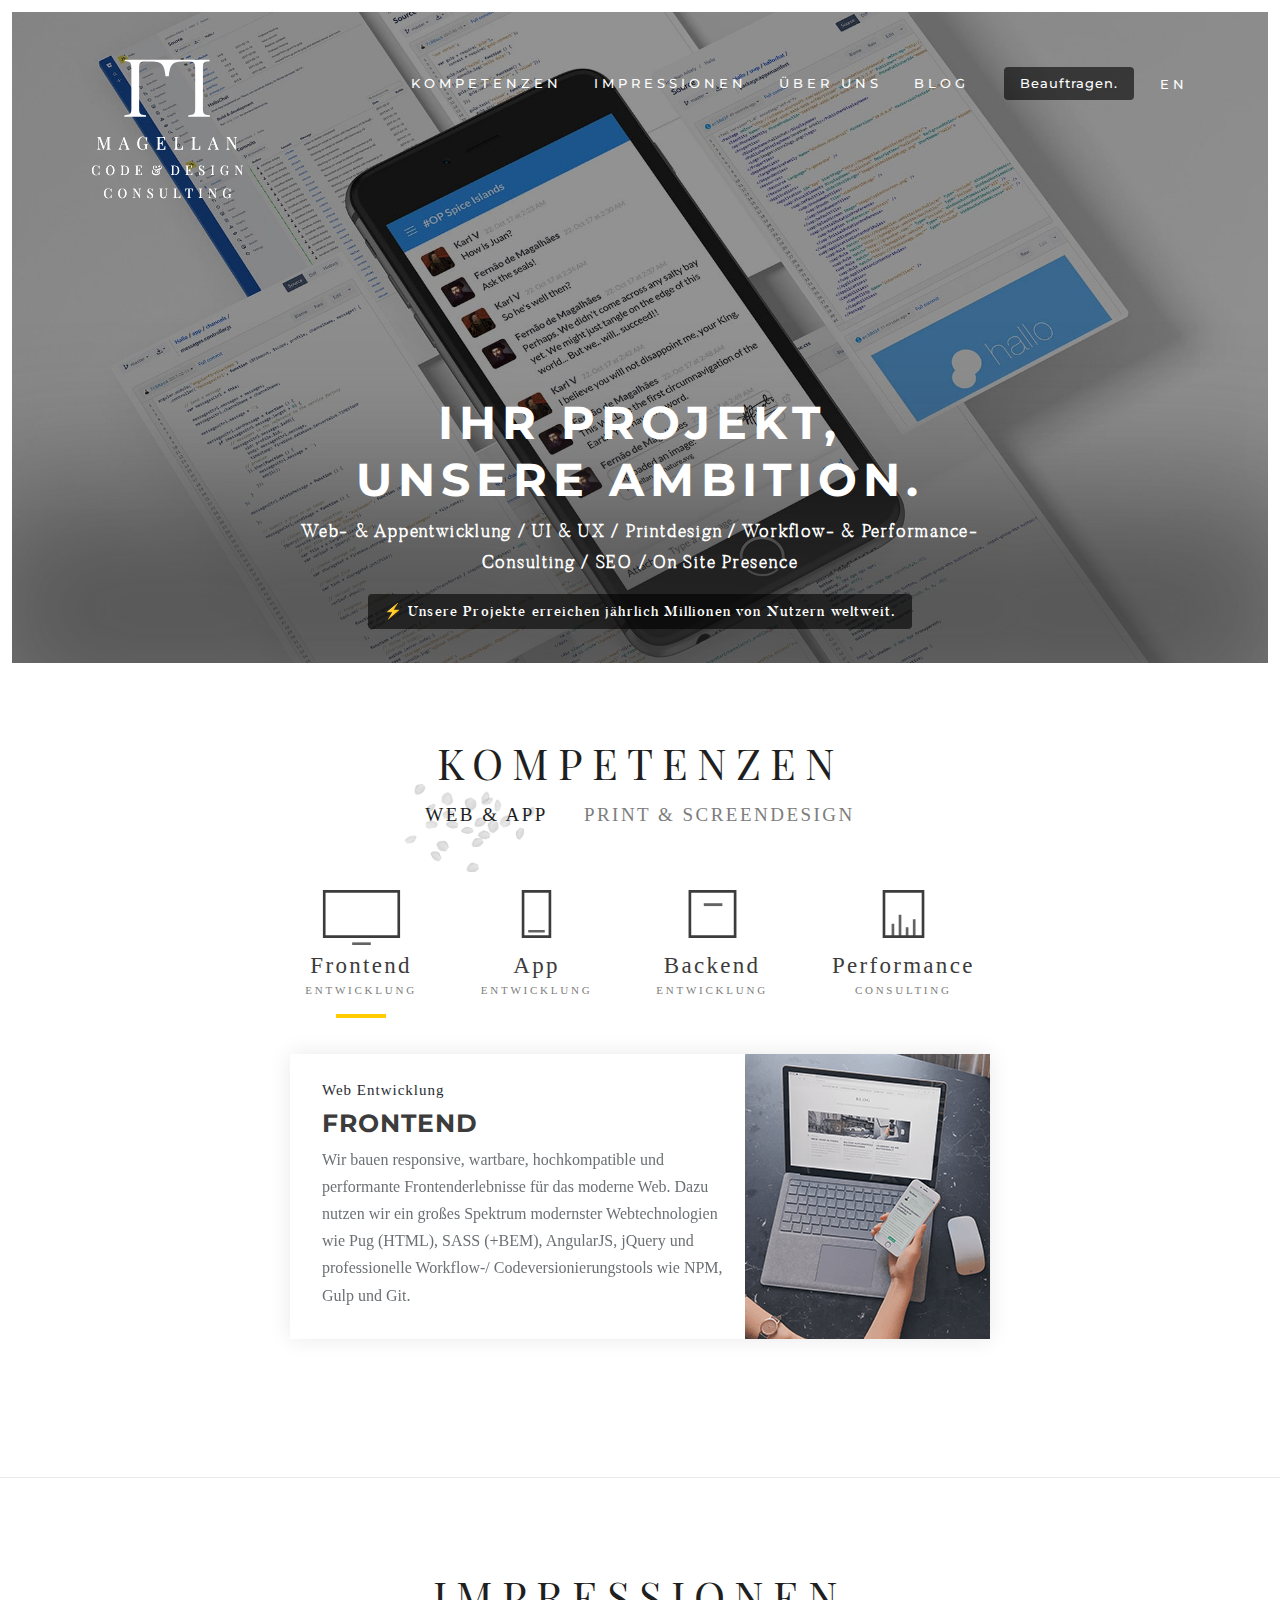
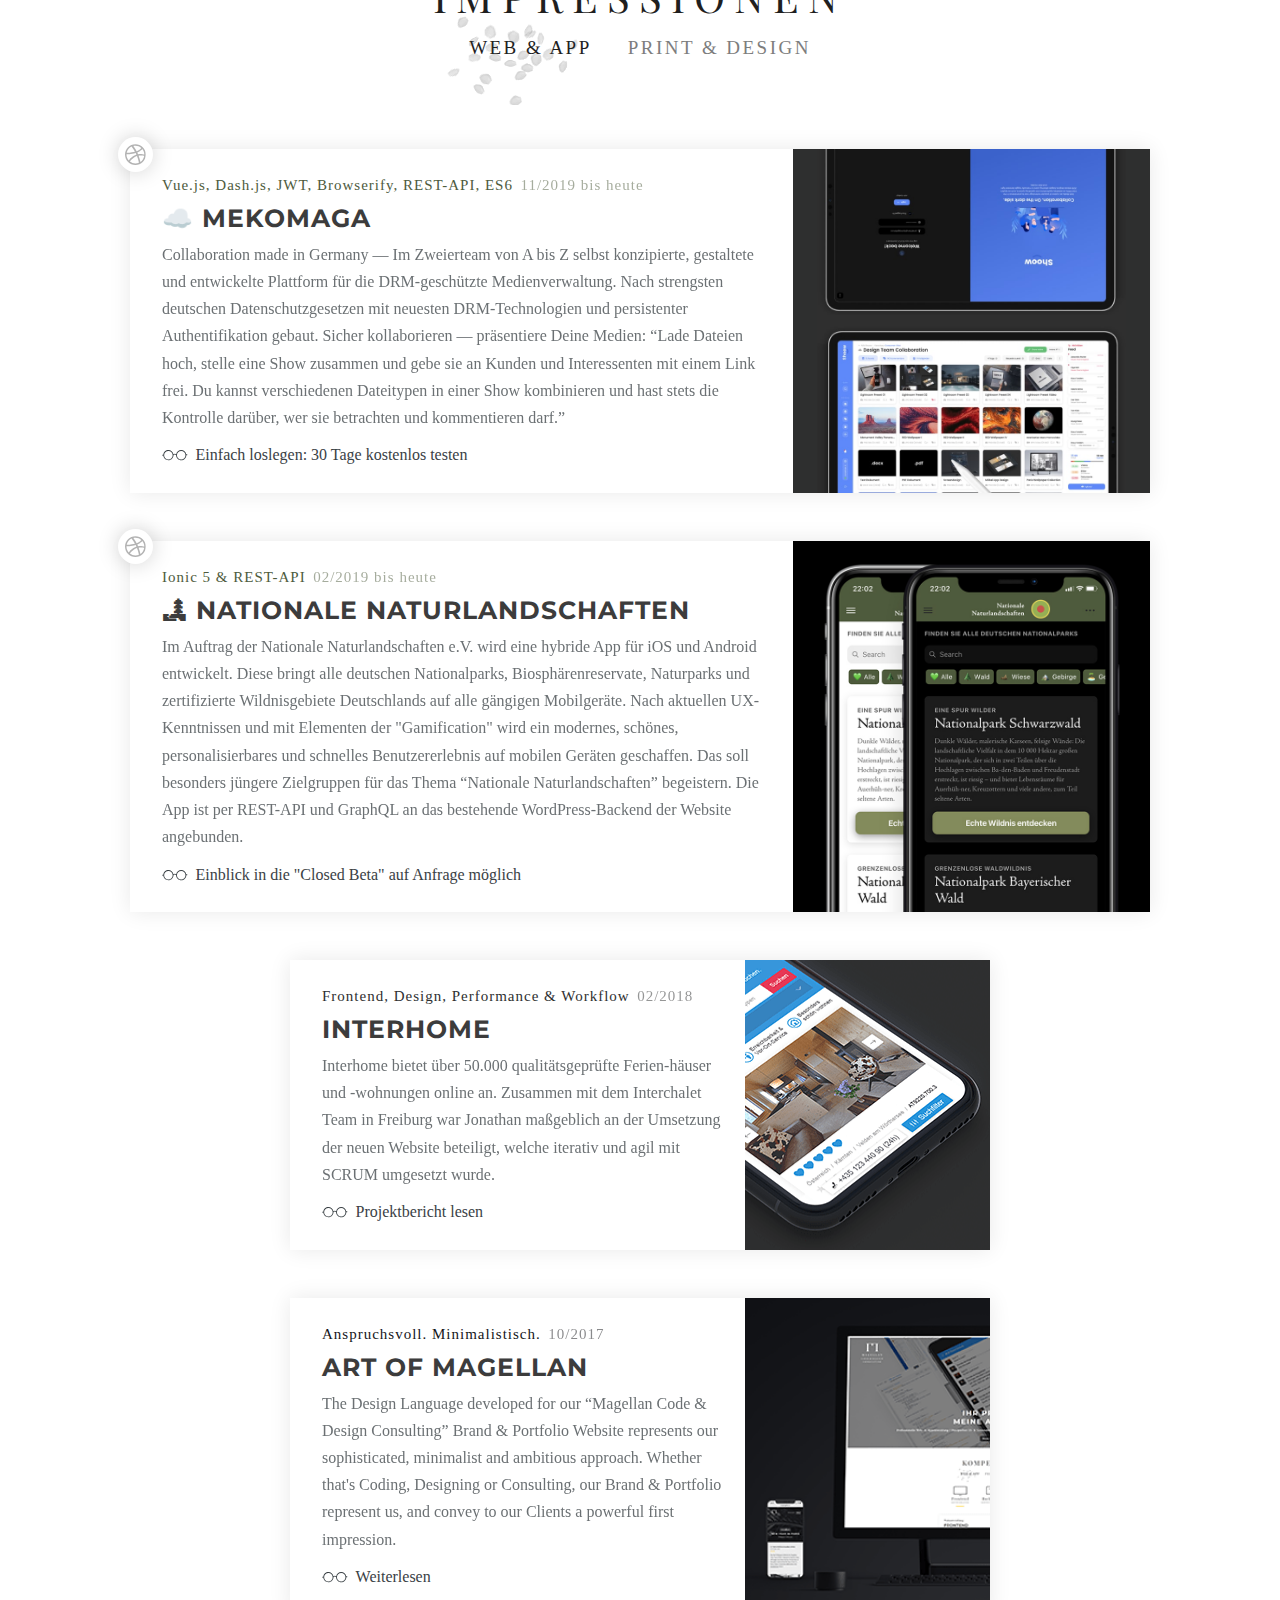
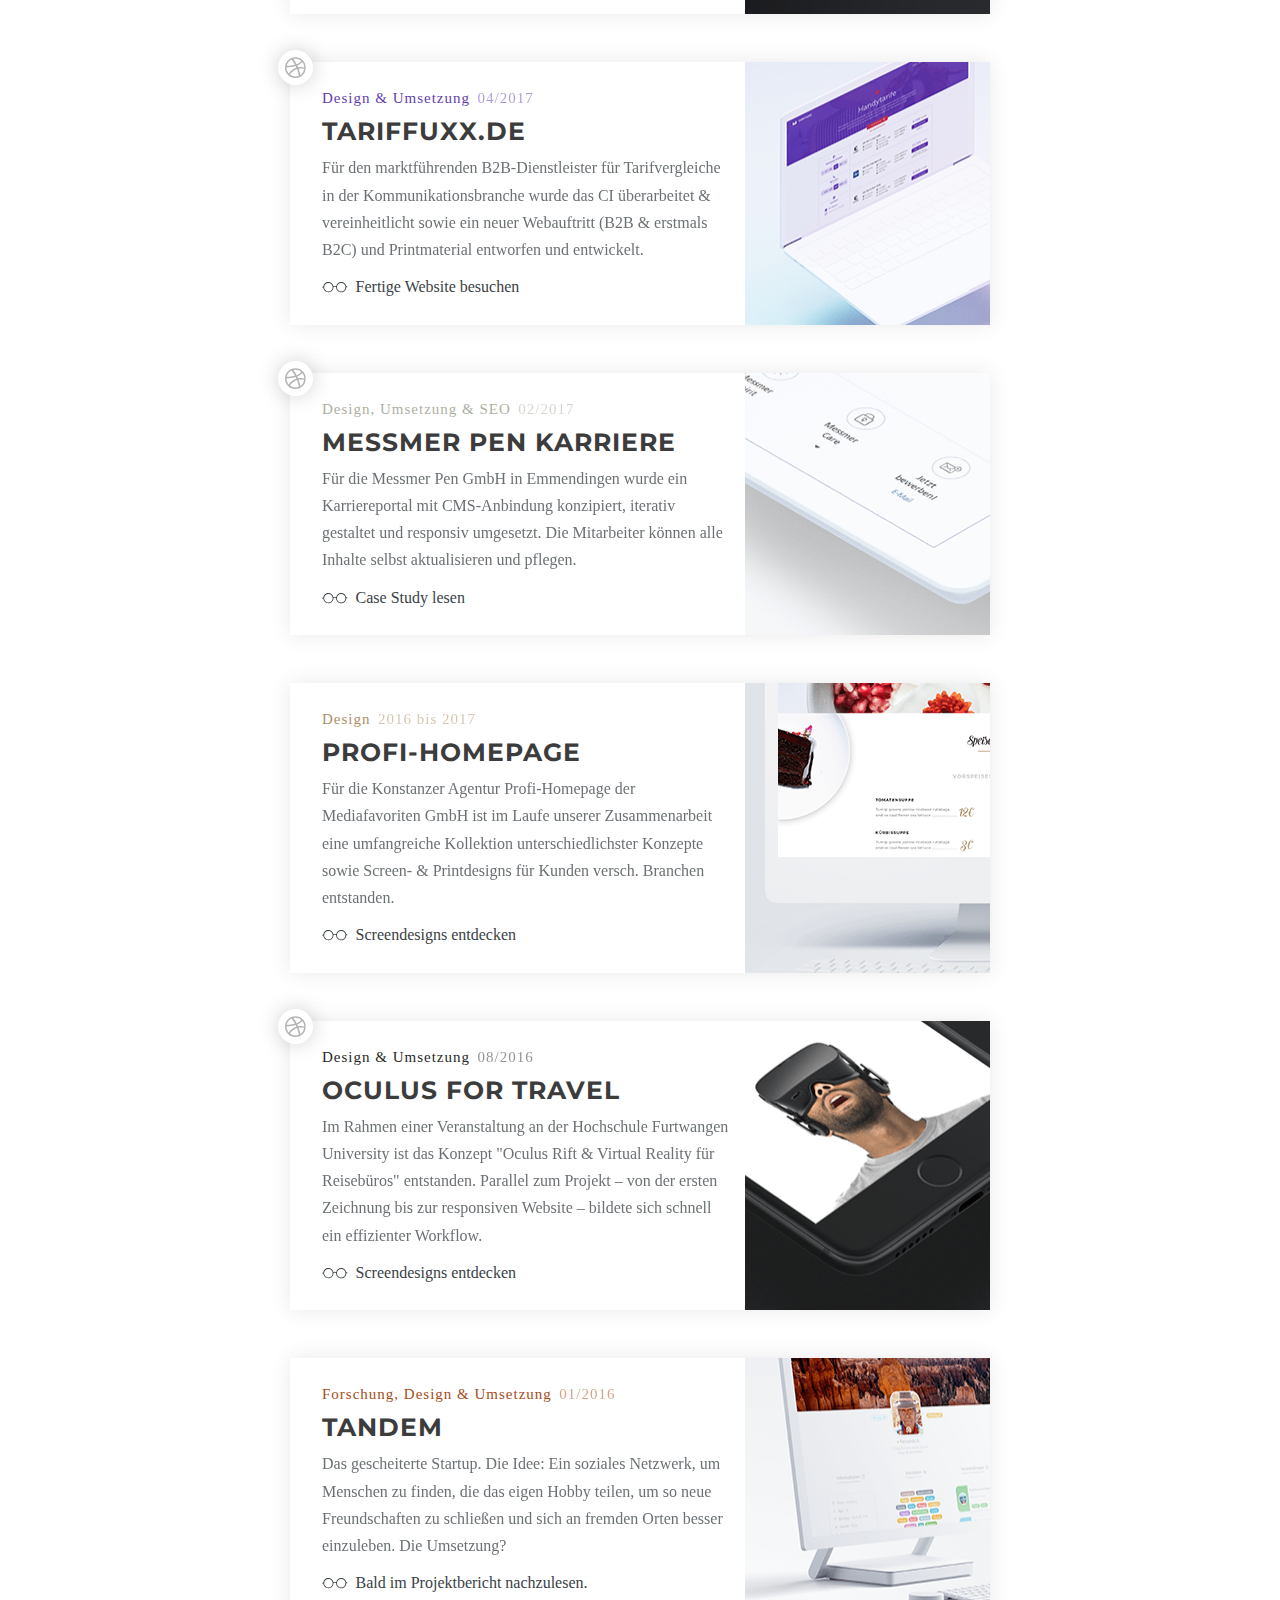
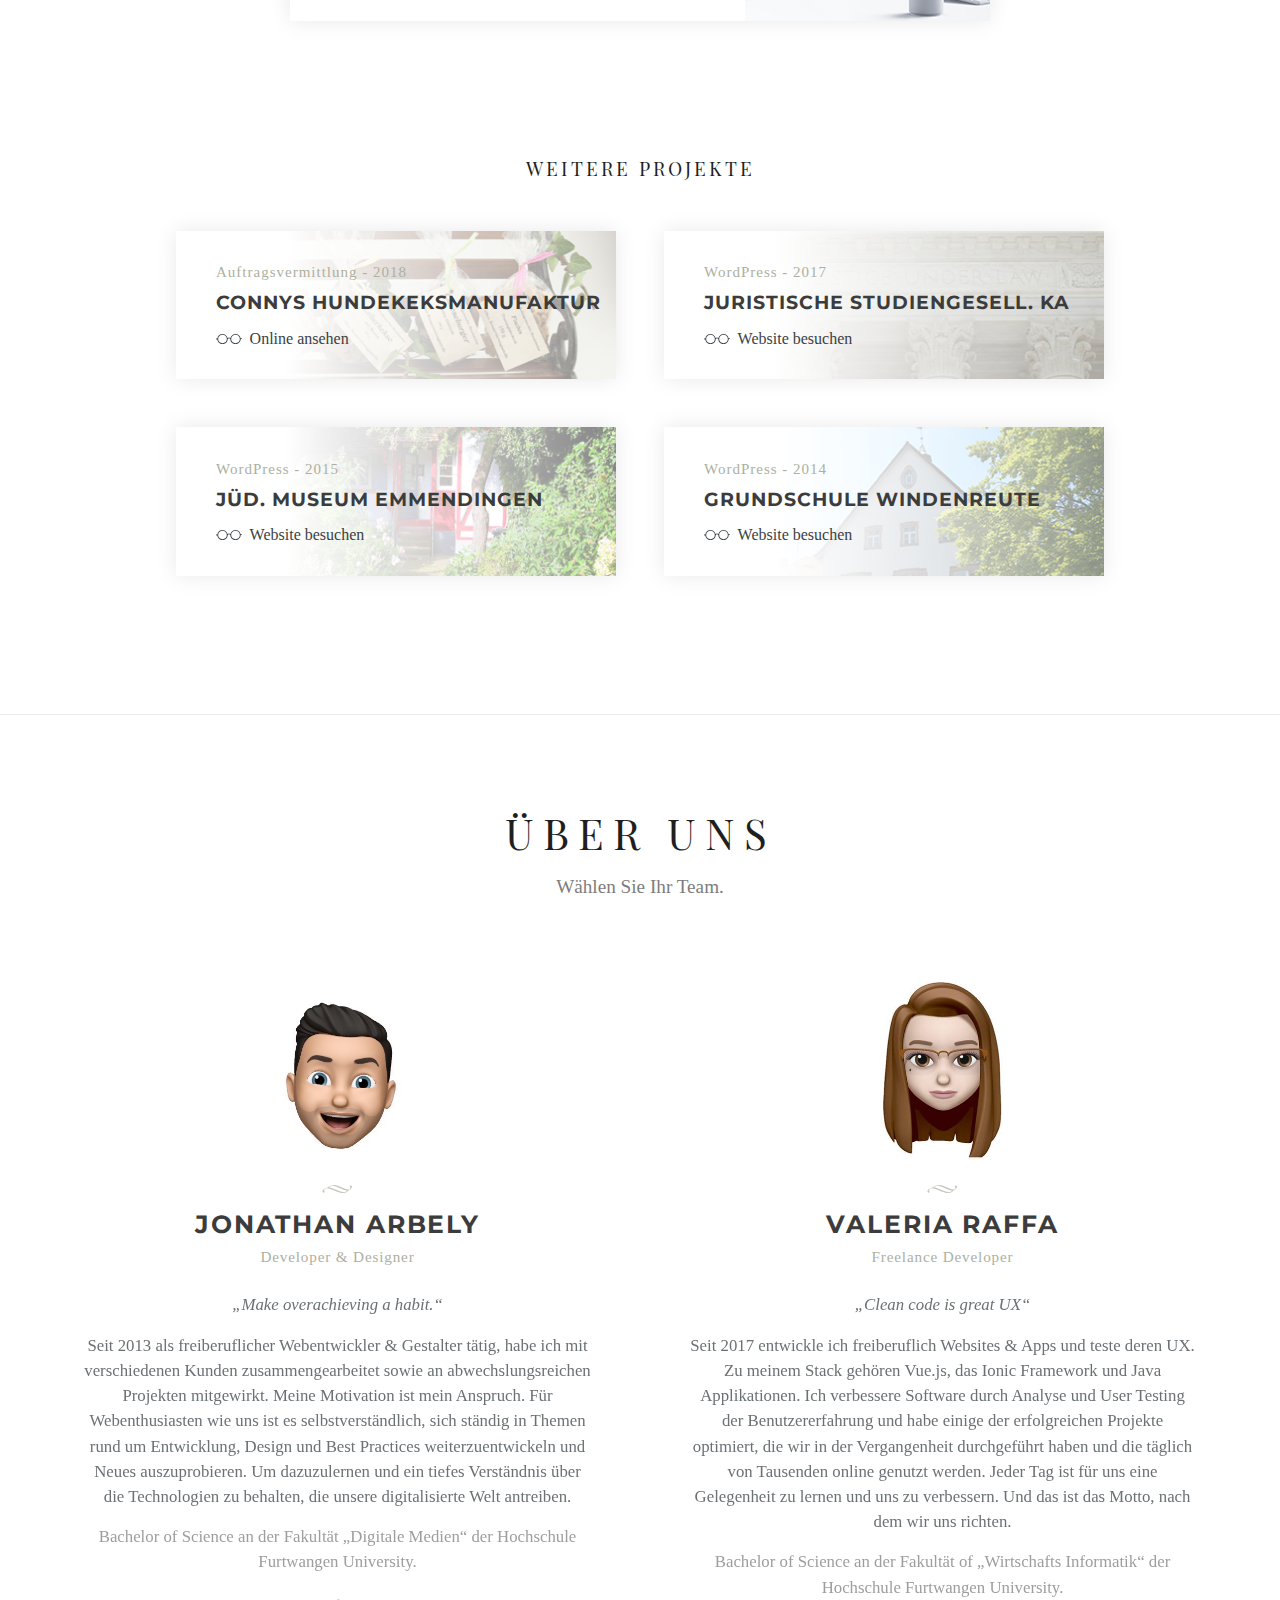
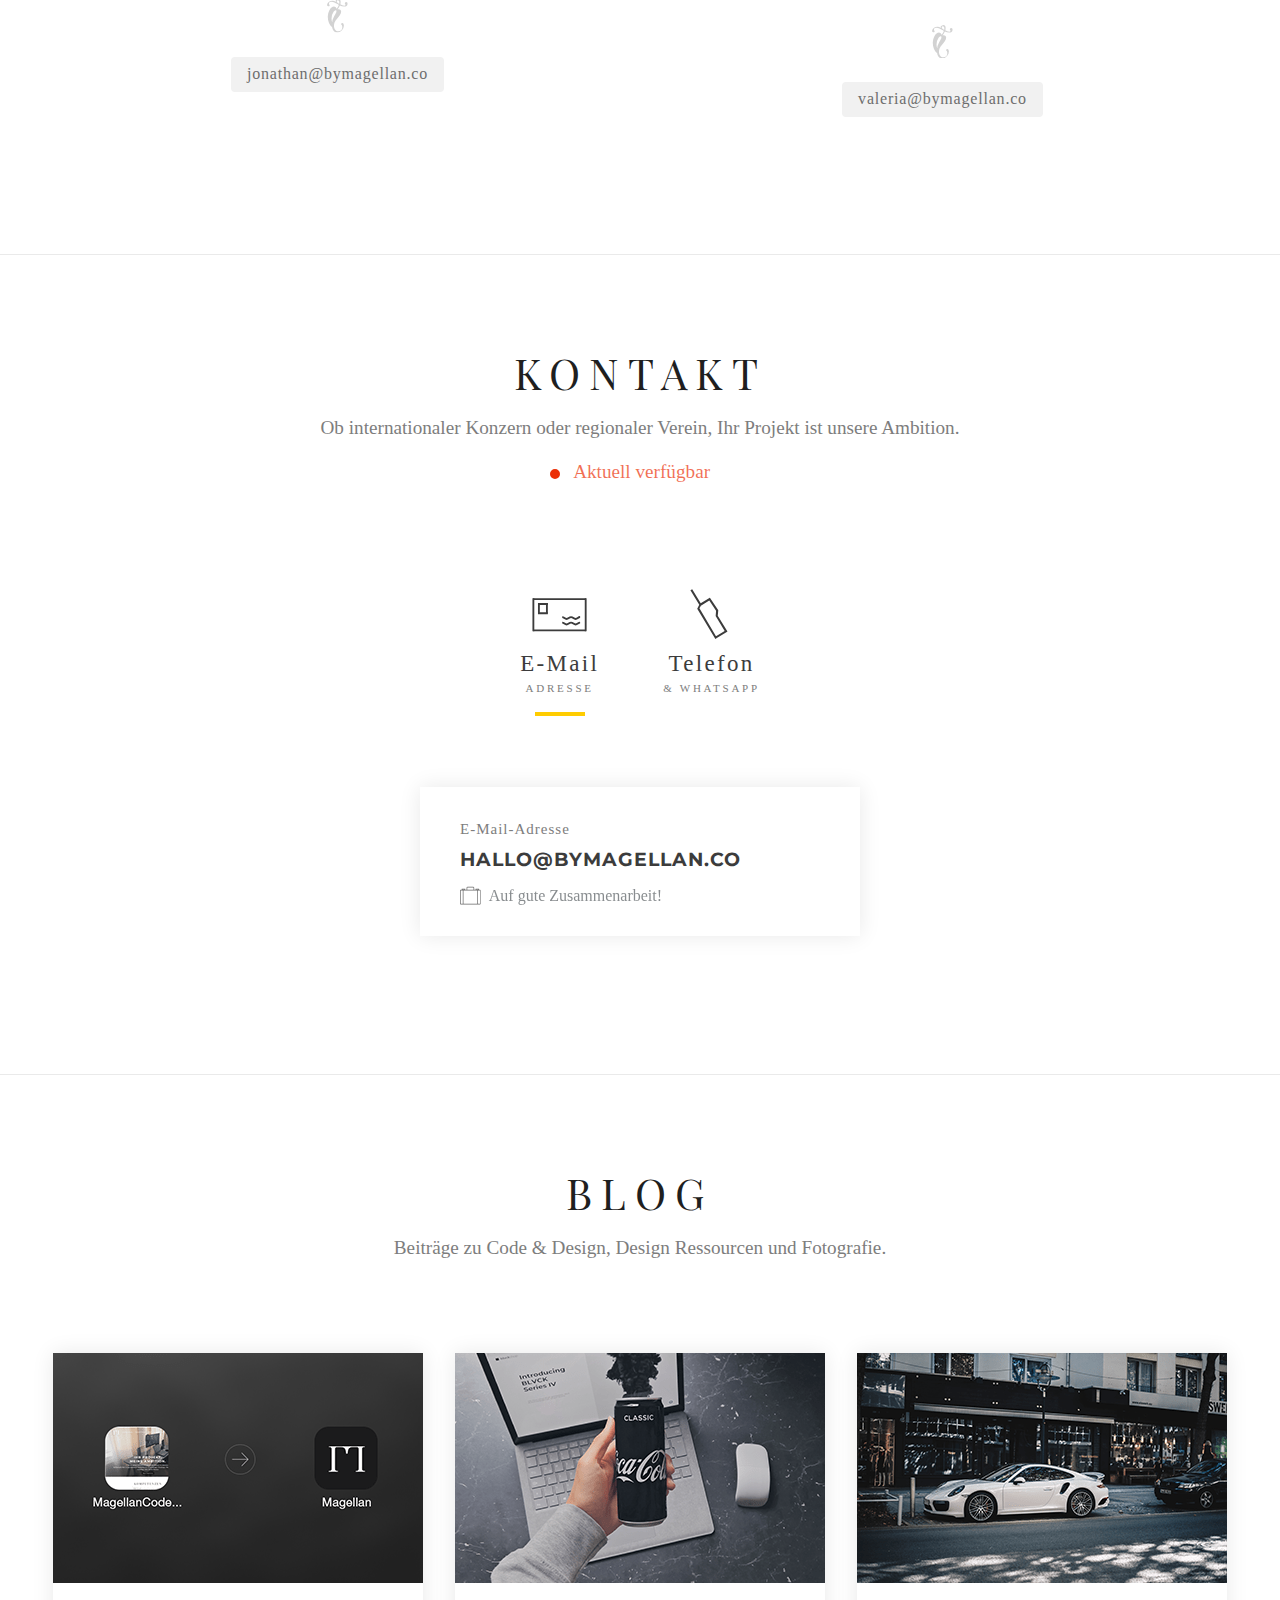
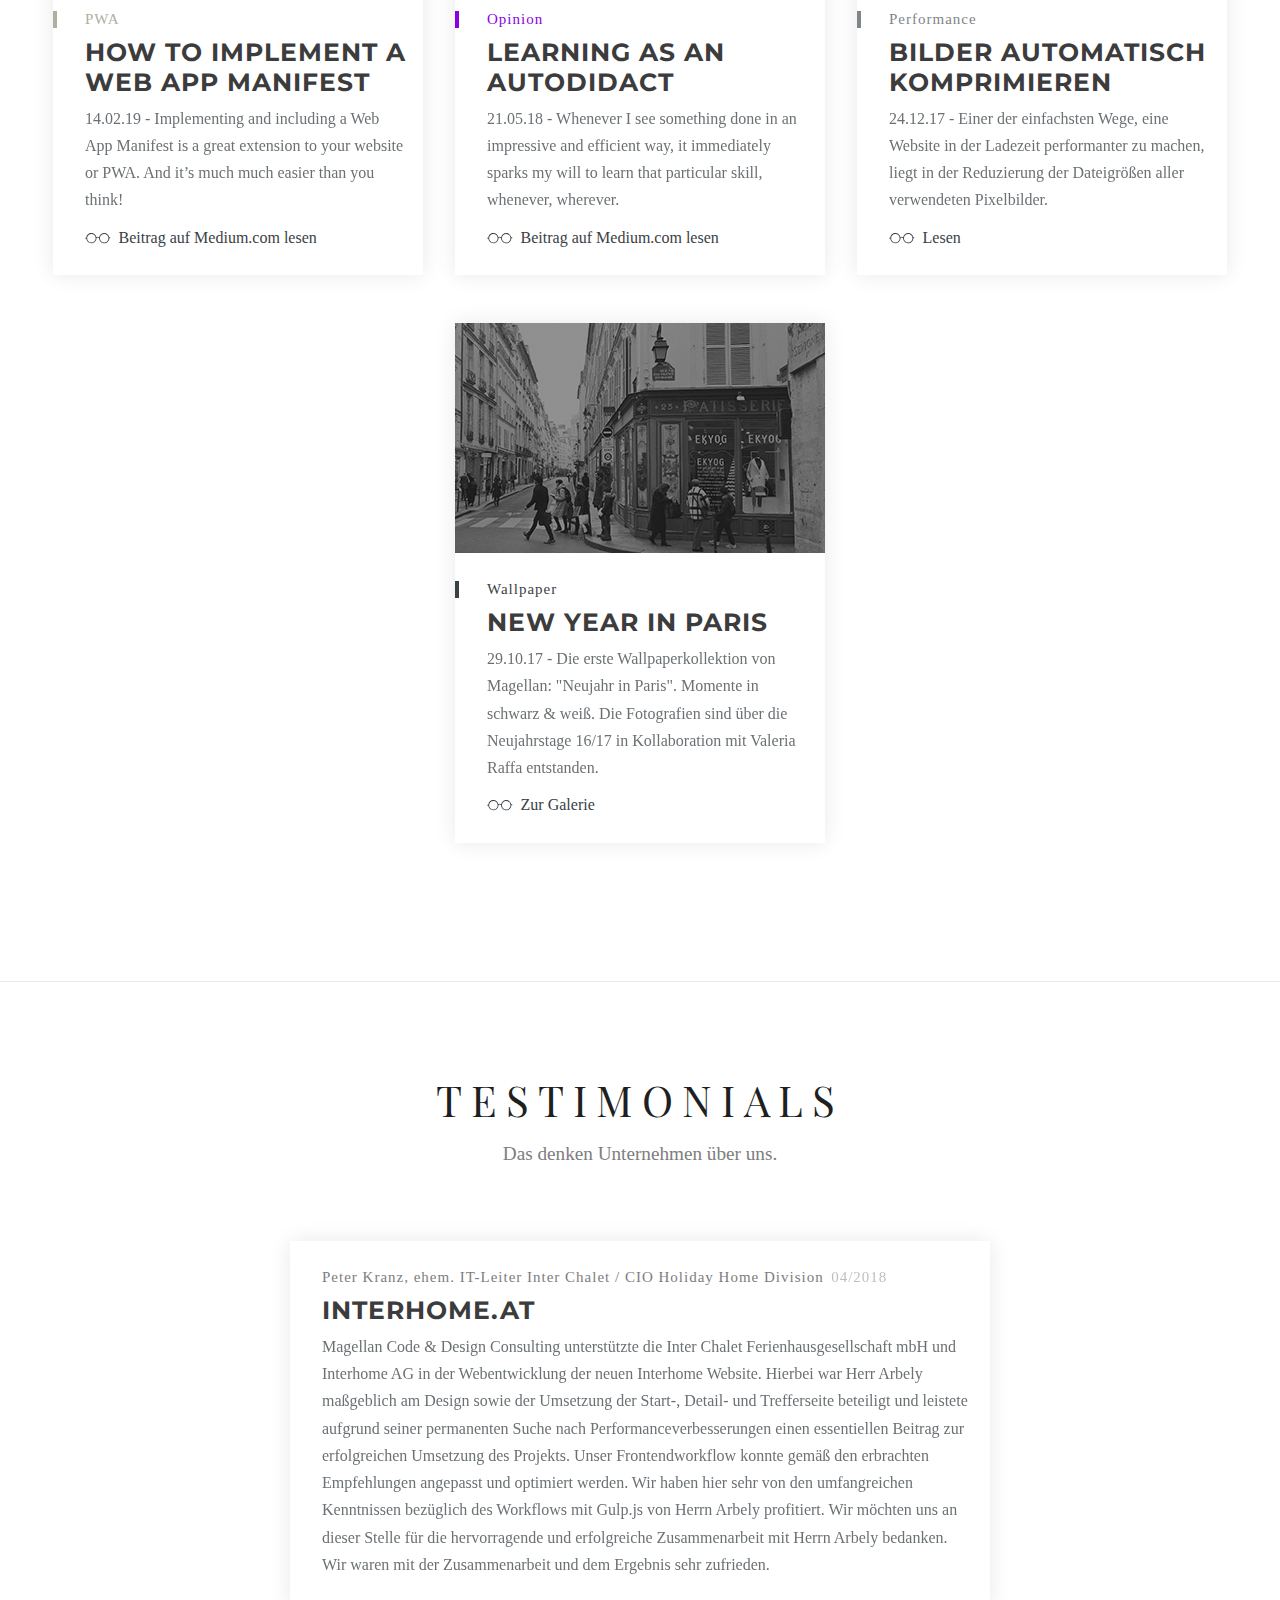
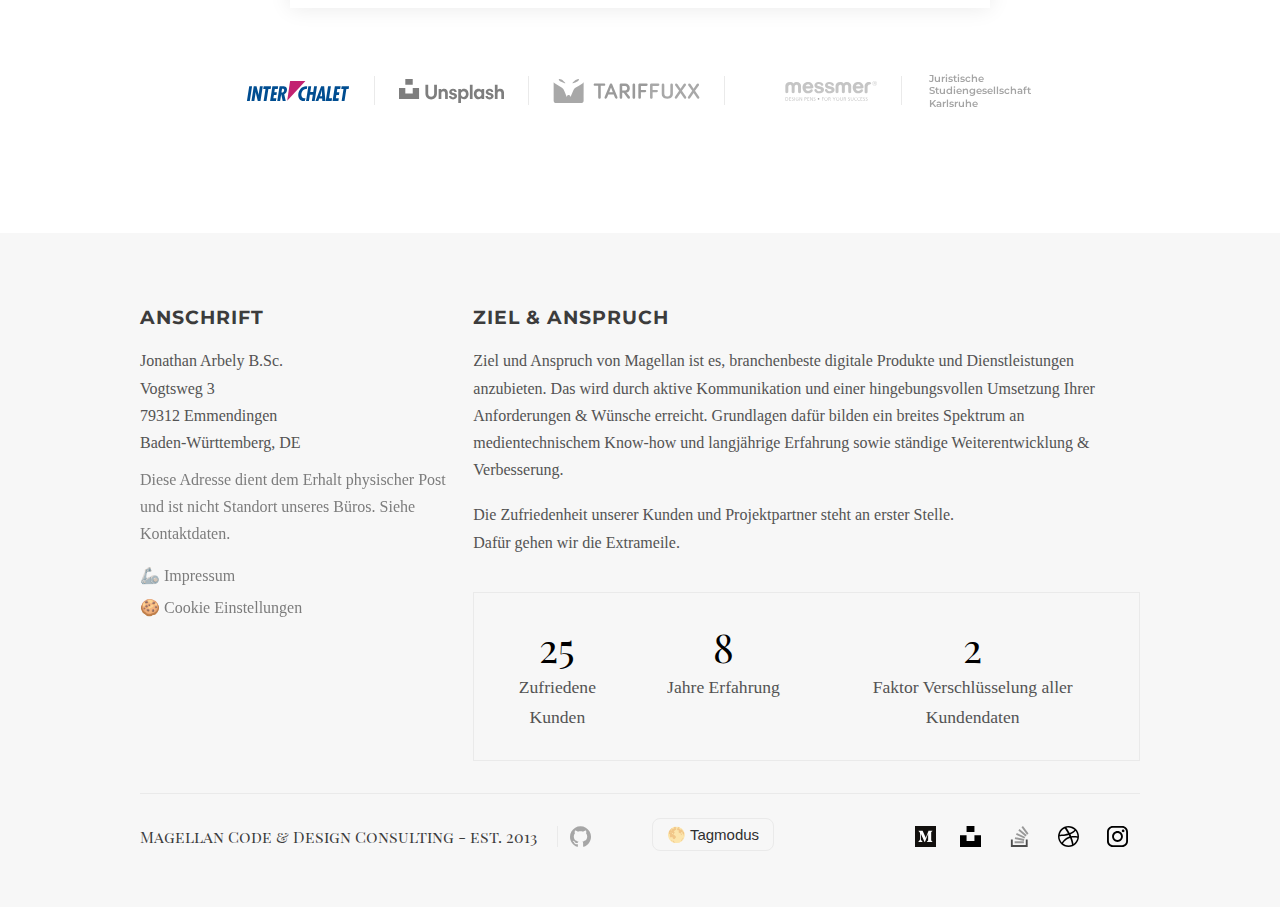
==== commit ea352605: "build https://github.com/jonathanarbely/bymagellan/commit/7d6e58b397b9de1300d700ffd3d3407b2b9d6775" ====
--- a/index.html
+++ b/index.html
@@ -137,37 +137,37 @@
             <div class="card__description"><span class="card__description__tag">Web Entwicklung<span class="card__description__date"></span></span><span class="card__description__title">Frontend</span>
               <p>Wir bauen responsive, wartbare, hochkompatible und performante Frontenderlebnisse für das moderne Web. Dazu nutzen wir ein großes Spektrum modernster Webtechnologien wie Pug (HTML), SASS (+BEM), AngularJS, jQuery und professionelle Workflow-/ Codeversionierungstools wie NPM, Gulp und Git.</p>
             </div>
-            <div class="card__showcase"></div>
+            <div class="card__showcase" data-tilt="data-tilt" data-tilt-glare="true" data-tilt-scale=".975"></div>
           </div>
           <div class="card card--inactive" id="cardApp">
             <div class="card__description"><span class="card__description__tag">App Entwicklung<span class="card__description__date"></span></span><span class="card__description__title">Mobile Apps</span>
               <p>Wir programmiere native &amp; intuitive mobile Apps für iOS, Android und Windows mithilfe des beliebten Ionic Frameworks und der dafür verfügbaren Plugins. Dadurch wird größtmögliche Kompatibilität mit OS-nativen User Experience Features und Gewohnheiten sichergestellt. Und all das mit nur einer Codebase. Vom Whiteboard bis zu den Appstores - ein nahtloser Prozess.</p>
             </div>
-            <div class="card__showcase"></div>
+            <div class="card__showcase" data-tilt="data-tilt" data-tilt-glare="true" data-tilt-scale=".975"></div>
           </div>
           <div class="card card--inactive" id="cardBackend">
             <div class="card__description"><span class="card__description__tag">Serverless &amp; Serverside<span class="card__description__date"></span></span><span class="card__description__title">Backend</span>
               <p>Wir bauen Content Management Systeme, serverseitige Software sowie Erweiterungen &amp; Themes für WordPress nach Maß. Dafür setzen wir auf PHP und mySQL. Progressive Web-Apps, SPAs und hybride Applikationen planen und realisieren wir auf Basis des ausgezeichneten Backends Firebase in Kombination mit MVC Frameworks.</p>
             </div>
-            <div class="card__showcase"></div>
+            <div class="card__showcase" data-tilt="data-tilt" data-tilt-glare="true" data-tilt-scale=".975"></div>
           </div>
           <div class="card card--inactive" id="cardPerformance">
             <div class="card__description"><span class="card__description__tag">Consulting<span class="card__description__date"></span></span><span class="card__description__title">Performance</span>
               <p>Performance im Web ist ein Muss, um ein über alle Endgeräte &amp; Netzarten hinweg solides Produkt bieten zu können und ein gutes Benutzererlebniss zu schaffen, welches Kunden erfreut &amp; bindet. Auch um Abstufungen durch Google zu vermeiden. Blitzschnelles Above-the-Fold laden, komprimierte Inhalte, GZIP und CDN-Distribution bilden einen Auszug möglicher Maßnahmen.</p>
             </div>
-            <div class="card__showcase"></div>
+            <div class="card__showcase" data-tilt="data-tilt" data-tilt-glare="true" data-tilt-scale=".975"></div>
           </div>
           <div class="card card--inactive card--print" id="cardScreendesign">
             <div class="card__description"><span class="card__description__tag">Konzeption &amp; Design<span class="card__description__date"></span></span><span class="card__description__title">Screendesign</span>
               <p>Von der Konzeption bis zum fertigen interaktiven Screendesign  über die Integration Ihrer Wünsche &amp; Anforderungen und unter Beachtung der neuesten Erkenntnisse &amp; Trends aus Forschung und Fachmedien gestalten wir iterativ moderne und ansprechende Screendesigns. Auf Wunsch wird der Gestaltungsprozess in einem Styleguide dokumentiert.</p>
             </div>
-            <div class="card__showcase"></div>
+            <div class="card__showcase" data-tilt="data-tilt" data-tilt-glare="true" data-tilt-scale=".975"></div>
           </div>
           <div class="card card--inactive card--print" id="cardPrint">
             <div class="card__description"><span class="card__description__tag">Konzeption &amp; Design<span class="card__description__date"></span></span><span class="card__description__title">Printdesign</span>
               <p>Von der Konzeption bis zur Drucklegung setzen wir digitale und analoge Printprodukte um. Dazu zählen beispielsweise Poster, Flyer und Visitenkarten. Wir verwenden professionelle Satz- und Vektorprogramme sowie passende Farbprofile (angepasst an den Drucker), um einen reibungslosen Druck und ein erstklassiges Ergebnis zu schaffen.</p>
             </div>
-            <div class="card__showcase"></div>
+            <div class="card__showcase" data-tilt="data-tilt" data-tilt-glare="true" data-tilt-scale=".975"></div>
           </div>
         </div>
       </section>
@@ -189,7 +189,7 @@
                 </svg><a class="card__description__anchor" href="https://mekomaga.net/" target="_blank">Einfach loslegen: 30 Tage kostenlos testen</a>
               </div>
             </div>
-            <div class="card__showcase"></div>
+            <div class="card__showcase" data-tilt="data-tilt" data-tilt-glare="true" data-tilt-scale=".975"></div>
           </div>
           <div class="card cat_code card--highlight" id="nnl">
             <div class="card__dot"><a class="flex" href="https://dribbble.com/jarbely/collections/4356704-App-Nationale-Naturlandschaften" target="_blank" title="Projekt auf Dribbble.com betrachten">
@@ -204,7 +204,7 @@
                 </svg><a class="card__description__anchor" href="#kontakt">Einblick in die &quot;Closed Beta&quot; auf Anfrage möglich</a>
               </div>
             </div>
-            <div class="card__showcase"></div>
+            <div class="card__showcase" data-tilt="data-tilt" data-tilt-glare="true" data-tilt-scale=".975"></div>
           </div>
         </div>
         <div class="c c--overflow">
@@ -217,7 +217,7 @@
                 </svg><a class="card__description__anchor" href="projekte/2018/interhome">Projektbericht lesen</a>
               </div>
             </div>
-            <div class="card__showcase"></div>
+            <div class="card__showcase" data-tilt="data-tilt" data-tilt-glare="true" data-tilt-scale=".975"></div>
           </div>
           <div class="card cat_code" id="bymagellan">
             <div class="card__description"><span class="card__description__tag">Anspruchsvoll. Minimalistisch.<span class="card__description__date">10/2017</span></span><span class="card__description__title">Art of Magellan</span>
@@ -228,7 +228,7 @@
                 </svg><a class="card__description__anchor" href="blog/2019/bymagellan">Weiterlesen</a>
               </div>
             </div>
-            <div class="card__showcase"></div>
+            <div class="card__showcase" data-tilt="data-tilt" data-tilt-glare="true" data-tilt-scale=".975"></div>
           </div>
           <div class="card cat_code" id="tariffuxx">
             <div class="card__dot"><a class="flex" href="https://dribbble.com/shots/4502341-Price-Comparison-Website-Design-Bright-Colorful" target="_blank" title="Projekt auf Dribbble.com betrachten">
@@ -243,7 +243,7 @@
                 </svg><a class="card__description__anchor" href="https://tariffuxx.de/" target="_blank">Fertige Website besuchen</a>
               </div>
             </div>
-            <div class="card__showcase"></div>
+            <div class="card__showcase" data-tilt="data-tilt" data-tilt-glare="true" data-tilt-scale=".975"></div>
           </div>
           <div class="card cat_code" id="messmer">
             <div class="card__dot"><a class="flex" href="https://dribbble.com/shots/4599630-Quality-Pen-Company-Career-Website" target="_blank" title="Projekt auf Dribbble.com betrachten">
@@ -258,7 +258,7 @@
                 </svg><a class="card__description__anchor" href="projekte/2017/messmerkarriere">Case Study lesen</a>
               </div>
             </div>
-            <div class="card__showcase"></div>
+            <div class="card__showcase" data-tilt="data-tilt" data-tilt-glare="true" data-tilt-scale=".975"></div>
           </div>
           <div class="card cat_code" id="ph">
             <div class="card__description"><span class="card__description__tag">Design<span class="card__description__date">2016 bis 2017</span></span><span class="card__description__title">Profi-Homepage</span>
@@ -269,7 +269,7 @@
                 </svg><a class="card__description__anchor" href="projekte/2016/ph">Screendesigns entdecken</a>
               </div>
             </div>
-            <div class="card__showcase"></div>
+            <div class="card__showcase" data-tilt="data-tilt" data-tilt-glare="true" data-tilt-scale=".975"></div>
           </div>
           <div class="card cat_code" id="oculustravel">
             <div class="card__dot"><a class="flex" href="https://dribbble.com/shots/4502316-Oculus-Rift-VR-for-Travel-Agencies" target="_blank" title="Projekt auf Dribbble.com betrachten">
@@ -284,7 +284,7 @@
                 </svg><a class="card__description__anchor" href="projekte/2016/oculusfortravel">Screendesigns entdecken</a>
               </div>
             </div>
-            <div class="card__showcase"></div>
+            <div class="card__showcase" data-tilt="data-tilt" data-tilt-glare="true" data-tilt-scale=".975"></div>
           </div>
           <div class="card cat_code" id="tandem">
             <div class="card__description"><span class="card__description__tag">Forschung, Design &amp; Umsetzung<span class="card__description__date">01/2016</span></span><span class="card__description__title">Tandem</span>
@@ -295,7 +295,7 @@
                 </svg><a class="card__description__anchor" href="#impressionen">Bald im Projektbericht nachzulesen.</a>
               </div>
             </div>
-            <div class="card__showcase"></div>
+            <div class="card__showcase" data-tilt="data-tilt" data-tilt-glare="true" data-tilt-scale=".975"></div>
           </div>
           <div class="card cat_design" id="rezept">
             <div class="card__description"><span class="card__description__tag">Printdesign<span class="card__description__date">11/2016</span></span><span class="card__description__title">Rezeptvorlage</span>
@@ -306,7 +306,7 @@
                 </svg><a class="card__description__anchor" href="https://www.dropbox.com/s/lfcks258pevespk/jonathan_arbely_rezept.pdf?dl=0" target="_blank">Rezept öffnen (PDF - 7.5MB)</a>
               </div>
             </div>
-            <div class="card__showcase"></div>
+            <div class="card__showcase" data-tilt="data-tilt" data-tilt-glare="true" data-tilt-scale=".975"></div>
           </div>
           <div class="card cat_design" id="medienwerke">
             <div class="card__description"><span class="card__description__tag">Printdesign<span class="card__description__date">01/2017</span></span><span class="card__description__title">Kursplakat</span>
@@ -317,7 +317,7 @@
                 </svg><a class="card__description__anchor" href="https://www.dropbox.com/s/4artfhni3267sw5/jonathan_arbely_medienwerke-plakat.pdf?dl=0" target="_blank">Plakat öffnen (PDF - 21MB)</a>
               </div>
             </div>
-            <div class="card__showcase"></div>
+            <div class="card__showcase" data-tilt="data-tilt" data-tilt-glare="true" data-tilt-scale=".975"></div>
           </div>
           <div class="card cat_design" id="roadtrip">
             <div class="card__description"><span class="card__description__tag">Printdesign<span class="card__description__date">12/2016</span></span><span class="card__description__title">Buchtitel</span>
@@ -328,7 +328,7 @@
                 </svg><a class="card__description__anchor" href="https://www.dropbox.com/sh/ftlqqkokw2b01cx/AACSOF4ugwVY4IW_18g1U5w5a?dl=0" target="_blank">Arbeit entdecken</a>
               </div>
             </div>
-            <div class="card__showcase"></div>
+            <div class="card__showcase" data-tilt="data-tilt" data-tilt-glare="true" data-tilt-scale=".975"></div>
           </div>
           <div class="card cat_design" id="juedlehrhaus">
             <div class="card__description"><span class="card__description__tag">Printdesign<span class="card__description__date">11/2016</span></span><span class="card__description__title">Flyer</span>
@@ -339,30 +339,30 @@
                 </svg><a class="card__description__anchor" href="https://1drv.ms/f/s!Av3isFzLcfReiJU_KTqe0E2OXqTBbA" target="_blank">Flyer öffnen</a>
               </div>
             </div>
-            <div class="card__showcase"></div>
+            <div class="card__showcase" data-tilt="data-tilt" data-tilt-glare="true" data-tilt-scale=".975"></div>
           </div>
         </div><br><br><br>
         <h5>Weitere Projekte</h5><br>
         <div class="c c--overflow">
-          <div class="ticket cat_code" id="cnny">
+          <div class="ticket cat_code" id="cnny" data-tilt="data-tilt" data-tilt-scale=".975" data-tilt-glare="true" data-tilt-maxglare=".25">
             <div class="ticket__gradient"></div>
             <div class="ticket__description"><span class="ticket__description__tag">Auftragsvermittlung - 2018</span><span class="ticket__description__title">Connys Hundekeksmanufaktur</span>
               <div class="ticket__description__anchor__wrapper"><img class="icon" src="assets/images/vector/iconset/eyeglasses.svg"/><a class="ticket__description__anchor" href="http://relaunch.connys-hundekeksmanufaktur.de/" target="_blank">Online ansehen</a></div>
             </div>
           </div>
-          <div class="ticket cat_code" id="jsg">
+          <div class="ticket cat_code" id="jsg" data-tilt="data-tilt" data-tilt-scale=".975" data-tilt-glare="true" data-tilt-maxglare=".25">
             <div class="ticket__gradient"></div>
             <div class="ticket__description"><span class="ticket__description__tag">WordPress - 2017</span><span class="ticket__description__title">Juristische Studiengesell. KA</span>
               <div class="ticket__description__anchor__wrapper"><img class="icon" src="assets/images/vector/iconset/eyeglasses.svg"/><a class="ticket__description__anchor" href="https://jsg-karlsruhe.de" target="_blank">Website besuchen</a></div>
             </div>
           </div>
-          <div class="ticket cat_code" id="juedmuseum">
+          <div class="ticket cat_code" id="juedmuseum" data-tilt="data-tilt" data-tilt-scale=".975" data-tilt-glare="true" data-tilt-maxglare=".25">
             <div class="ticket__gradient"></div>
             <div class="ticket__description"><span class="ticket__description__tag">WordPress - 2015</span><span class="ticket__description__title">Jüd. Museum Emmendingen</span>
               <div class="ticket__description__anchor__wrapper"><img class="icon" src="assets/images/vector/iconset/eyeglasses.svg"/><a class="ticket__description__anchor" href="http://www.juedisches-museum-emmendingen.de" target="_blank">Website besuchen</a></div>
             </div>
           </div>
-          <div class="ticket cat_code" id="grundschule">
+          <div class="ticket cat_code" id="grundschule" data-tilt="data-tilt" data-tilt-scale=".975" data-tilt-glare="true" data-tilt-maxglare=".25">
             <div class="ticket__gradient"></div>
             <div class="ticket__description"><span class="ticket__description__tag">WordPress - 2014</span><span class="ticket__description__title">Grundschule Windenreute</span>
               <div class="ticket__description__anchor__wrapper"><img class="icon" src="assets/images/vector/iconset/eyeglasses.svg"/><a class="ticket__description__anchor" href="http://www.grundschule-windenreute-maleck.de" target="_blank">Website besuchen</a></div>
@@ -375,7 +375,7 @@
         <h3>Über uns</h3>
         <div class="subtitle__wrapper"><span class="subtitle">Wählen Sie Ihr Team.</span></div><br><br><br><br>
         <div class="portfolio__wrapper">
-          <div class="portfolio"><img class="portfolio__image lightmode" src="/assets/images/pixel/magellan-jonathanarbely.png"><img class="portfolio__image darkmode" src="/assets/images/pixel/magellan-jonathanarbely-dark.png">
+          <div class="portfolio"><img class="portfolio__image lightmode" src="/assets/images/pixel/magellan-jonathanarbely.png" data-tilt><img class="portfolio__image darkmode" src="/assets/images/pixel/magellan-jonathanarbely-dark.png" data-tilt>
             <div class="portfolio__content">
               <svg class="portfolio__content__ornament">
                 <use xlink:href="#ornament"></use>
@@ -388,7 +388,7 @@
               </svg><a class="portfolio__content__cta btn btn--light" href="mailto:jonathan@bymagellan.co" target="_blank">jonathan@bymagellan.co</a>
             </div>
           </div>
-          <div class="portfolio"><img class="portfolio__image lightmode" src="/assets/images/pixel/magellan-valeriaraffa.png"><img class="portfolio__image darkmode" src="/assets/images/pixel/magellan-valeriaraffa-dark.png">
+          <div class="portfolio"><img class="portfolio__image lightmode" src="/assets/images/pixel/magellan-valeriaraffa.png" data-tilt><img class="portfolio__image darkmode" src="/assets/images/pixel/magellan-valeriaraffa-dark.png" data-tilt>
             <div class="portfolio__content">
               <svg class="portfolio__content__ornament">
                 <use xlink:href="#ornament"></use>
@@ -412,7 +412,7 @@
             <div class="gps">
               <div class="pulse"></div>
               <div class="dot"></div>
-            </div><span class="subtitle ruby">Aktuell remote und onsite verfügbar</span>
+            </div><span class="subtitle ruby">Aktuell verfügbar</span>
           </div>
         </div><br><br><br><br>
         <div class="category">
@@ -428,7 +428,7 @@
               <h4>Telefon</h4><span class="category__item__meta">& Whatsapp</span><span class="goldbar"></span></a></div>
         </div><br><br><br>
         <div class="c c--overflow">
-          <div class="pamphlet" id="mail">
+          <div class="pamphlet" data-tilt data-tilt-scale=".975" data-tilt-glare="true" data-tilt-maxglare=".25" id="mail">
             <div class="pamphlet__description"><span class="pamphlet__description__tag">E-Mail-Adresse</span><a class="pamphlet__description__title" href="mailto:hallo@bymagellan.co">hallo@bymagellan.co</a>
               <div class="pamphlet__description__anchor__wrapper">
                 <svg class="icon icon--s">
@@ -437,7 +437,7 @@
               </div>
             </div>
           </div>
-          <div class="pamphlet card--inactive" id="phony">
+          <div class="pamphlet card--inactive" data-tilt data-tilt-scale=".975" data-tilt-glare="true" data-tilt-maxglare=".25" id="phony">
             <div class="pamphlet__description"><span class="pamphlet__description__tag">Mobilnummer</span><a class="pamphlet__description__title" href="tel:017639200032">+49 (0)176 3920 0032</a>
               <div class="pamphlet__description__anchor__wrapper">
                 <svg class="icon icon--s">
@@ -619,6 +619,8 @@
       } 
       else
           console.log('CLIENT: service worker is not supported.');
+      
     </script>
+    <script src="/assets/javascript/plugins/tilt.jquery.min.js"></script>
   </body>
 </html>--- a/assets/stylesheets/artofmagellan.css
+++ b/assets/stylesheets/artofmagellan.css
@@ -1,4 +1,4 @@
-@import url(../fonts/butler/stylesheet.css);.ui{color:#fc0 !important;border-color:#fc0 !important}.research{color:#0EA5EB !important;border-color:#0EA5EB !important}.seo{color:#8901E0 !important;border-color:#8901E0  !important}.wallpaper{color:#3A4145 !important;border-color:#3A4145 !important}.performance{color:#808589 !important;border-color:#808589 !important}.pwa{color:#ADB0A0 !important;border-color:#ADB0A0 !important}.ruby{color:rgba(235,47,6,0.690196) !important}*{box-sizing:border-box}html,body{padding:0;margin:0;height:100%}@media (prefers-color-scheme: light){body{background-color:#fff}}@media (prefers-color-scheme: dark){body{background-color:#000}}a,a:hover,a:active,a:focus{text-decoration:none}.grecaptcha-badge{visibility:hidden}.c{display:flex;justify-content:center;flex-flow:row;flex-wrap:wrap;overflow:hidden}.c--nowrap{flex-wrap:nowrap}.c--overflow{overflow:visible}.c__inner--xscrolling{display:flex;justify-content:center;overflow-x:auto;width:1800px}@media (max-width: 81.25em){.c__inner--xscrolling{justify-content:flex-start}}.icon{width:1.6em;height:1.65em;margin:0 .5em 0 0;align-self:center}@media (prefers-color-scheme: dark){.icon use{fill:#7D7D7D !important}}.icon--m{width:1.4em}.icon--s{width:1.3em;height:1.7em}.icon--xs{width:1.2em;height:1.3em}.icon--rtl{margin:0 0 0 .5em}.icon--nomargin{margin:0 0 0 0}.hide{display:none}@media (max-width: 29.375em){.hide--smartphone{display:none}}.flex{display:flex !important}.hide{display:hidden}.loadmore{display:flex;font-family:'Georgia';font-size:1.2em;color:#3A4145;cursor:pointer}.loadmore__anime img,.loadmore__anime--rtl img{transition:.1s}@media (prefers-color-scheme: dark){.loadmore__anime img,.loadmore__anime--rtl img{filter:invert(53%) sepia(0%) saturate(0%) hue-rotate(156deg) brightness(93%) contrast(90%)}}.loadmore__anime:hover img,.loadmore__anime--rtl:hover img{margin:0 1em 0 0;transition:.1s}.loadmore__anime--rtl:hover img{margin:0 0 0 1em}.goldbar{width:50px;height:4px;background-color:#fc0;margin:1.1em 0}.btn{background-color:rgba(0,0,0,0.6);padding:8px 16px 9px 16px;border-radius:4px;overflow:hidden}@media (prefers-color-scheme: light){.btn--light{background-color:#F1F1F1}}@media (prefers-color-scheme: dark){.btn--light{background-color:#1F1F1F}}.btn--light:hover{color:white;transition:.1s}@media (prefers-color-scheme: light){.btn--light:hover{background-color:rgba(0,0,0,0.8)}}@media (prefers-color-scheme: dark){.btn--light:hover{background-color:#C59F08}}.btn--inverted,.btn__inverted{background-color:rgba(255,255,255,0.2)}.btn--glass{background-color:rgba(255,255,255,0)}.btn--icon{display:flex;align-items:center}.filter{display:flex;justify-content:center;text-align:center}.filter__item,.filter__item--active{font-family:'Playfair Display';font-size:19px;margin:0 1.9em 0 0;letter-spacing:.13em;text-transform:uppercase;transition:.1s}@media (prefers-color-scheme: light){.filter__item,.filter__item--active{color:#7D7D7D}}@media (prefers-color-scheme: dark){.filter__item,.filter__item--active{color:#7D7D7D !important}}@media (max-width: 520px){.filter__item,.filter__item--active{font-size:17px;margin-right:1.4em}}@media (max-width: 400px){.filter__item,.filter__item--active{font-size:15px}}.filter__item:last-child,.filter__item--active:last-child{margin:0 0 0 0}.filter__item:hover,.filter__item--active:hover{color:#fc0;transition:.1s}@media (prefers-color-scheme: light){.filter__item--active{color:#1F1F1F}}@media (prefers-color-scheme: dark){.filter__item--active{color:#EAEAEA !important}}.filter__item--active:before{background-image:url(../images/pixel/petals/petals.png);width:9em;height:6.5em;background-repeat:no-repeat;background-position:center;position:absolute;margin-left:-2.2em;margin-top:-2em;content:""}.category{display:flex;justify-content:center;margin-top:1.8em}@media (max-width: 790px){.category{margin-top:1.3em}}@media (max-width: 620px){.category{margin-top:1em}}@media (max-width: 500px){.category{margin-top:0}}.category__item{align-items:center;display:flex;flex-flow:column;text-align:center;margin:0 4em 0 0;cursor:pointer;user-select:none}@media (max-width: 790px){.category__item{margin-right:2.4em}}@media (max-width: 660px){.category__item{margin-right:1.5em}}@media (max-width: 630px){.category__item{margin-right:1em}}.category__item:last-child{margin:0 0 0 0}.category__item__meta{color:#7D7D7D;font-family:'Georgia';font-size:11px;letter-spacing:.25em;text-transform:uppercase}@media (max-width: 620px){.category__item__meta{font-size:10px}}.category__item img,.category__item svg{height:55px;width:79px}@media (max-width: 620px){.category__item img,.category__item svg{height:42px}}@media (max-width: 400px){.category__item img,.category__item svg{height:40px}}.category__item .goldbar{display:none}.category__item--active .goldbar{display:block}.category__item a{display:flex;flex-flow:column;align-items:center}.category--inactive{display:none}.subtitle{font-family:'Georgia';color:#7D7D7D;font-size:1.2em;padding:0 .8em;line-height:1.5}@media (max-width: 400px){.subtitle{font-size:1.05em}}.subtitle__wrapper{display:flex;justify-content:center;text-align:center}.subtitle br{line-height:2.3em}.factsdontcareaboutyourfeelings{display:flex;flex-flow:row;flex-wrap:wrap;width:100%;border-width:1px;border-style:solid}@media (prefers-color-scheme: light){.factsdontcareaboutyourfeelings{border-color:#EAEAEA}}@media (prefers-color-scheme: dark){.factsdontcareaboutyourfeelings{border-color:#1F1F1F !important}}.factsdontcareaboutyourfeelings__inner{flex:0 0 25%;text-align:center;padding:1.7em 1.5em}@media (max-width: 520px){.factsdontcareaboutyourfeelings__inner{flex:0 0 100% !important;padding-top:1em;padding-bottom:1em}}.factsdontcareaboutyourfeelings__inner:last-child{flex:0 0 50%}.factsdontcareaboutyourfeelings__numeri{font-family:'Playfair Display SC';font-size:2.5em}@media (prefers-color-scheme: light){.factsdontcareaboutyourfeelings__numeri{color:#000}}@media (prefers-color-scheme: dark){.factsdontcareaboutyourfeelings__numeri{color:#F7F7F7 !important}}.factsdontcareaboutyourfeelings__title{font-size:1.1em}@media (prefers-color-scheme: light){.factsdontcareaboutyourfeelings__title{color:#535353}}@media (prefers-color-scheme: dark){.factsdontcareaboutyourfeelings__title{color:#7D7D7D !important}}.quote__customerbranding{padding:0 1em;cursor:pointer;display:flex;flex-flow:row;align-items:center}@media (max-width: 940px){.quote__customerbranding{flex-flow:column}}.quote__customerbranding--inactive{filter:grayscale(100%)}@media (prefers-color-scheme: light){.quote__customerbranding--inactive{opacity:.5}}.quote__customerbranding--tariffuxx{height:24px;width:179px}@media (max-width: 940px){.quote__customerbranding--tariffuxx{height:22px}}.quote__customerbranding--messmer{height:32px;width:160px}@media (max-width: 940px){.quote__customerbranding--messmer{height:30px}}.quote__customerbranding--jsg{height:33px;width:140px}.quote__customerbranding--ic{height:22px;width:136px}.quote__customerbranding--unsplash{height:24px;width:137px}@media (prefers-color-scheme: dark){.quote__customerbranding--unsplash{filter:invert(53%) sepia(0%) saturate(0%) hue-rotate(156deg) brightness(93%) contrast(90%)}}.liluzivert{width:1px;height:29px;margin:0 .5em}@media (prefers-color-scheme: light){.liluzivert{background-color:#EAEAEA}}@media (prefers-color-scheme: dark){.liluzivert{background-color:#1F1F1F}}@media (max-width: 940px){.liluzivert--r{transform:rotate(90deg)}}.liluzivert--s{display:inline-block;height:21px;margin:0}.gradient--bottom{width:100%;background-color:#2f2f2f91;box-shadow:0px -20px 136px 124px #2f2f2f91;position:relative}.click{cursor:pointer}@media (prefers-color-scheme: light){.lightmode{display:block !important}}@media (prefers-color-scheme: dark){.lightmode{display:none !important}}@media (prefers-color-scheme: light){.darkmode{display:none !important}}@media (prefers-color-scheme: dark){.darkmode{display:block !important}}.theme{padding:0 .75em;cursor:help}@media (prefers-color-scheme: light){.theme{color:#2F2F2F}}@media (prefers-color-scheme: dark){.theme{color:#EAEAEA !important}}.theme__label{font-family:sans-serif;font-size:15px;border-width:1px;border-style:solid;border-radius:8px;padding:7px 14px}@media (prefers-color-scheme: light){.theme__label{border-color:#EAEAEA}}@media (prefers-color-scheme: dark){.theme__label{border-color:#1F1F1F !important}}h1{color:#fff;font-family:'butlerultralight';letter-spacing:.1em;font-size:1.1em;margin:.2em;line-height:1.8}@media (max-width: 660px){h1{font-size:1em;margin-left:0;margin-right:0}}@media (max-width: 440px){h1{line-height:1.5}}@media (max-width: 360px){h1{font-size:.75em}}h2{color:#fff;font-family:'Montserrat';font-weight:bold;font-size:2.9em;letter-spacing:.13em;text-transform:uppercase;margin:.1em}@media (max-width: 660px){h2{font-size:2.2em;margin-left:0;margin-right:0}}@media (max-width: 440px){h2{font-size:1.6em}}@media (max-width: 360px){h2{font-size:1.3em}}h3{font-family:'Playfair Display SC';font-size:42px;text-transform:uppercase;letter-spacing:9px;font-weight:400;margin:0 0 .3em 0;text-align:center}@media (prefers-color-scheme: light){h3{color:#1F1F1F}}@media (prefers-color-scheme: dark){h3{color:#fff !important}}@media (max-width: 520px){h3{font-size:34px}}@media (max-width: 400px){h3{font-size:30px}}h4{font-family:'Georgia';font-size:23px;font-weight:normal;letter-spacing:.1em;margin:8px 0 5px 0}@media (prefers-color-scheme: light){h4{color:#3C3C3C}}@media (prefers-color-scheme: dark){h4{color:#F7F7F7 !important}}@media (max-width: 520px){h4{font-size:21px}}@media (max-width: 400px){h4{font-size:18px}}h5{font-family:'Playfair Display SC';text-transform:uppercase;letter-spacing:3px;font-size:1.2em;font-weight:normal;text-align:center}@media (prefers-color-scheme: light){h5{color:#1F1F1F}}@media (prefers-color-scheme: dark){h5{color:#EAEAEA !important}}p,b,ul{font-family:'Georgia';font-size:1em;line-height:1.7em;opacity:.75;margin:.5em 0 .4em 0}@media (prefers-color-scheme: light){p,b,ul{color:#3A4145}}@media (prefers-color-scheme: dark){p,b,ul{color:#EAEAEA !important}}a{color:#3A4145;font-family:'Georgia'}@media (prefers-color-scheme: light){a{color:#3A4145}}@media (prefers-color-scheme: dark){a{color:#EAEAEA !important}}header{position:relative;background-color:#1F1F1F;background-repeat:no-repeat;background-size:cover;background-position:center center;border-width:12px;border-style:solid;height:75%;padding:34px 80px 34px 80px;overflow:hidden}@media (prefers-color-scheme: light){header{border-color:#fff}}@media (prefers-color-scheme: dark){header{border-color:#000 !important}}@media (max-width: 1100px){header{padding-left:3em;padding-right:3em}}@media (max-width: 520px){header{padding-left:1.5em;padding-right:1.5em;padding-bottom:1em}}@media (max-width: 400px){header{padding-left:1.2em;padding-right:1.2em}}main{position:relative}@media (prefers-color-scheme: light){main{background-color:#fff}}@media (prefers-color-scheme: dark){main{background-color:#000}}main section{margin:90px 0 90px 0}@media (max-width: 520px){main section{margin:70px 0 70px 0}}footer{padding:4.5em 0 3.5em 0}@media (prefers-color-scheme: light){footer{background-color:#F7F7F7}}@media (prefers-color-scheme: dark){footer{background-color:#0E0E0E}}hr{border:0px}@media (prefers-color-scheme: light){hr{border-top:1px #EAEAEA solid}}@media (prefers-color-scheme: dark){hr{border-top:1px #1F1F1F solid}}quote{width:77%;max-width:930px;min-height:174px;margin:0 auto;font-family:'Georgia';font-size:1.1em;line-height:1.65em;color:#727a87}@media (max-width: 640px){quote{width:90%;font-size:1em}}::selection{background:#fc0}::-moz-selection{background:#fc0}.nav{position:relative;flex:0 0 100%;display:flex;justify-content:space-between;height:50%;z-index:1}@media (max-width: 520px){.nav{height:30%}}.nav__brand{width:151px;padding-top:.5em}@media (max-width: 660px){.nav__brand{width:120px}}@media (max-width: 520px){.nav__brand{width:105px}}@media (max-width: 370px){.nav__brand{width:85px}}.nav__navigation{height:75px;display:flex;align-items:center}.nav__navigation__item{font-family:'Montserrat';font-weight:500;color:#fefefe;text-transform:uppercase;font-size:13px;letter-spacing:4px;white-space:nowrap;transition:.1s}@media (max-width: 1100px){.nav__navigation__item{font-size:12px;letter-spacing:3px;padding-left:1em;padding-right:1em}}@media (max-width: 830px){.nav__navigation__item:nth-child(1),.nav__navigation__item:nth-child(2),.nav__navigation__item:nth-child(3),.nav__navigation__item:nth-child(4){display:none}}.nav__navigation__item:hover{background-color:rgba(255,255,255,0.07);transition:.1s}.nav__navigation__item--cta{margin:0 0 0 1.5em;text-transform:none;letter-spacing:1px;white-space:nowrap}@media (max-width: 520px){.nav__navigation__item--cta{margin-left:0}}.nav__navigation__item--cta:hover{transition:.1s;background-color:#1F1F1F}.nav__navigation .lang{margin-left:2em}.nav--fixed{position:fixed;justify-content:center;width:100%;height:57px;padding:0 5em;top:0;left:0;z-index:99999999;-webkit-backdrop-filter:saturate(120%) blur(20px);backdrop-filter:saturate(120%) blur(20px)}@media (prefers-color-scheme: light){.nav--fixed{background:linear-gradient(#F1F1F1 0%, rgba(255,255,255,0) 172%)}}@media (prefers-color-scheme: dark){.nav--fixed{background:linear-gradient(#1F1F1F 0%, rgba(255,255,255,0) 172%)}}.nav--fixed .nav__navigation{height:55px}.nav--fixed .nav__navigation__item{color:#2F2F2F;display:block !important}.nav--fixed .nav__navigation__item--cta:hover{color:white}.nav--fixed .nav__navigation__item:last-child{display:none}@media (max-width: 630px){.nav--fixed .nav__navigation__item{font-size:11px;letter-spacing:1px;padding-left:.8em;padding-right:.8em}}@media (max-width: 375px){.nav--fixed .nav__navigation__item{font-size:10px;letter-spacing:1px}}@media (max-width: 340px){.nav--fixed .nav__navigation__item{font-size:9px;letter-spacing:1px;padding-left:.5em;padding-right:.5em}}@media (max-width: 911px){.nav--fixed .nav__navigation--de a:nth-child(6){display:none !important}}@media (max-width: 732px){.nav--fixed .nav__navigation--de a:nth-child(1),.nav--fixed .nav__navigation--de a:nth-child(2),.nav--fixed .nav__navigation--de a:nth-child(3),.nav--fixed .nav__navigation--de a:nth-child(4),.nav--fixed .nav__navigation--de a:nth-child(6){display:none !important}}.footer__inner{display:flex;flex-wrap:wrap;max-width:1000px;margin:0 auto}@media (max-width: 1040px){.footer__inner{padding:0 2em}}.footer__adress{flex:0 0 33.33%}@media (max-width: 740px){.footer__adress{flex:0 0 100%}}.footer__tax{opacity:.75;padding:.6em .6em 0 0}.footer__aboutmagellan{flex:0 0 66.66%}@media (max-width: 1040px){.footer__aboutmagellan{padding-left:2em}}@media (max-width: 740px){.footer__aboutmagellan{flex:0 0 100%;padding-left:0;padding-top:2em}}.footer__hr{flex:0 0 100%;margin:1.5em 0}@media (prefers-color-scheme: dark){.footer__sm{filter:invert(53%) sepia(0%) saturate(0%) hue-rotate(156deg) brightness(93%) contrast(90%)}}.footer__branding{display:flex;flex:0 0 50% !important}.footer__branding a{font-family:'Playfair Display','Playfair Display SC';color:#3C3C3C;padding-right:1.25em}.footer__theme{flex:0 0 20%}@media (max-width: 924px){.footer__theme{flex:0 0 100% !important}}.footer__more{flex:0 0 30%}.footer__more:last-child{text-align:right}.footer__more img,.footer__more svg{width:21px;height:21px;margin:0 .75em}.footer__more--logo{margin-top:.5em;margin-bottom:.3em;width:100px !important;height:30px}@media (max-width: 924px){.footer__branding,.footer__theme,.footer__more{flex:0 0 100% !important;text-align:center !important;justify-content:center;margin-bottom:2em}}footer p,footer a{color:#535353;margin:0;opacity:1}.title{position:relative;flex:0 0 100%;display:flex;align-items:center;justify-content:flex-end;height:50%;flex-flow:column;text-align:center;z-index:1}@media (max-width: 520px){.title{height:70%}}.title__cta{color:#ffffff;font-family:'butlermedium';letter-spacing:.08em;font-size:.9em;min-height:34px}.title__cta:hover{color:#fc0}.card{display:flex;flex-flow:row;width:700px;box-shadow:0 0 21px 0 rgba(0,0,0,0.09);margin:0 1.5em 3em 1.5em}@media (prefers-color-scheme: light){.card{background-color:#fff}}@media (prefers-color-scheme: dark){.card{background-color:#1F1F1F}}@media (max-width: 520px){.card{margin-left:1em;margin-right:1em}}.card__description{display:flex;flex-flow:column;padding:1.75em 1em 1.5em 2em}@media (max-width: 640px){.card__description{width:100%}}.card__description__tag{font-family:'Georgia';font-size:.9375em;letter-spacing:1px;margin:0 0 .6em 0}@media (prefers-color-scheme: light){.card__description__tag{color:#fc0}}@media (prefers-color-scheme: dark){.card__description__tag{color:#7D7D7D !important}}.card__description__date{padding-left:.5em;opacity:.5}.card__description__title{font-family:'Montserrat';font-weight:bold;font-size:1.55em;letter-spacing:1px;text-transform:uppercase}@media (prefers-color-scheme: light){.card__description__title{color:#3C3C3C}}@media (prefers-color-scheme: dark){.card__description__title{color:#F7F7F7 !important}}.card__description__anchor{color:#3A4145;font-family:'Georgia';line-height:1.4}.card__description__anchor__wrapper{display:flex;flex-flow:row;align-items:center;margin:.3em 0 0 0}@media (prefers-color-scheme: dark){.card__description__anchor__wrapper .icon{filter:invert(53%) sepia(0%) saturate(0%) hue-rotate(156deg) brightness(93%) contrast(90%)}}.card__showcase{flex:0 0 35%;background-color:#E7E7E7;overflow:hidden;background-repeat:no-repeat;background-position:center;background-size:cover}@media (max-width: 585px){.card__showcase{display:none}}.card__dot{display:flex;justify-content:center;align-items:center;position:absolute;height:35px;width:35px;border-radius:50%;margin-top:-12px;margin-left:-12px;box-shadow:0px 0px 21px 0px rgba(0,0,0,0.18);cursor:pointer;transition:.1s}@media (prefers-color-scheme: light){.card__dot{background-color:#fff}}@media (prefers-color-scheme: dark){.card__dot{background-color:#3C3C3C}}.card__dot:hover{height:41px;width:41px;margin-top:-15px;margin-left:-15px;transition:.1s}.card--inactive{display:none !important}.card--highlight{width:1020px}.ticket,.pamphlet{position:relative;display:flex;flex-flow:row;width:440px;box-shadow:0 0 21px 0 rgba(0,0,0,0.09);margin:0 1.5em 3em 1.5em;background-position:center;overflow:hidden;cursor:default;transition:100ms;background-size:cover}@media (prefers-color-scheme: light){.ticket,.pamphlet{background-color:#fff}}@media (prefers-color-scheme: dark){.ticket,.pamphlet{background-color:#1F1F1F}}@media (max-width: 520px){.ticket,.pamphlet{margin-bottom:1.5em}}.ticket__wrapper,.pamphlet__wrapper{display:flex;justify-content:center;flex-flow:row;flex-wrap:wrap}.ticket__description,.pamphlet__description{width:100%;display:flex;flex-flow:column;padding:2.1em .5em 1.7em 2.5em;position:relative;z-index:10}@media (max-width: 520px){.ticket__description,.pamphlet__description{padding-left:1.5em}}.ticket__description__tag,.pamphlet__description__tag{font-family:'Georgia';color:#ADB0A0;font-size:.9375em;letter-spacing:1px;margin:0 0 .6em 0}.ticket__description__title,.pamphlet__description__title{font-family:'Montserrat';font-weight:bold;font-size:1.2em;letter-spacing:1px;text-transform:uppercase}@media (prefers-color-scheme: light){.ticket__description__title,.pamphlet__description__title{color:#3C3C3C}}@media (prefers-color-scheme: dark){.ticket__description__title,.pamphlet__description__title{color:#F7F7F7 !important}}.ticket__description__anchor,.pamphlet__description__anchor{font-family:'Georgia'}@media (prefers-color-scheme: light){.ticket__description__anchor,.pamphlet__description__anchor{color:#3A4145}}@media (prefers-color-scheme: dark){.ticket__description__anchor,.pamphlet__description__anchor{color:#EAEAEA !important}}.ticket__description__anchor__wrapper,.pamphlet__description__anchor__wrapper{display:flex;flex-flow:row;align-items:center;margin:.7em 0 0 0}@media (prefers-color-scheme: dark){.ticket__description__anchor__wrapper .icon,.pamphlet__description__anchor__wrapper .icon{filter:invert(53%) sepia(0%) saturate(0%) hue-rotate(156deg) brightness(93%) contrast(90%)}}.ticket__gradient,.pamphlet__gradient{position:absolute;width:inherit;height:150px}@media (prefers-color-scheme: light){.ticket__gradient,.pamphlet__gradient{background:linear-gradient(to right, #fff 25%, rgba(255,255,255,0) 180%)}}@media (prefers-color-scheme: dark){.ticket__gradient,.pamphlet__gradient{background:linear-gradient(to right, #0E0E0E 25%, rgba(255,255,255,0) 180%)}}@media (max-width: 520px){.ticket__gradient,.pamphlet__gradient{height:100%}}.ticket--inactive,.pamphlet--inactive{display:none !important}.pamphlet__description__tag{color:#7D7D7D}.pamphlet__description__anchor{color:#3A4145}.pamphlet__description__anchor__wrapper{opacity:0.6}.portfolio{width:573px;margin:0 1em}.portfolio__wrapper{display:flex;justify-content:center}@media (max-width: 59.375em){.portfolio__wrapper{flex-wrap:wrap}}@media (max-width: 59.375em){.portfolio:last-child{margin-top:2em}}.portfolio__image{display:block;height:190px;margin:0 auto}.portfolio__content{padding:1.3em 2em;display:flex;align-items:center;flex-flow:column;text-align:center}@media (max-width: 520px){.portfolio__content{padding-left:1em;padding-right:1em}}.portfolio__content__ornament{width:1.9em;height:.51em;margin-bottom:1em}.portfolio__content__leaf{width:1.3em;height:2.1em;margin-bottom:.5em}@media (prefers-color-scheme: dark){.portfolio__content__leaf{filter:invert(100%) sepia(3%) saturate(230%) hue-rotate(268deg) brightness(115%) contrast(89%)}}.portfolio__content__name{font-family:'Montserrat';font-weight:bold;font-size:1.55em;letter-spacing:1px;text-transform:uppercase;letter-spacing:.075em}@media (prefers-color-scheme: light){.portfolio__content__name{color:#3C3C3C}}@media (prefers-color-scheme: dark){.portfolio__content__name{color:#fff !important}}.portfolio__content__rank{font-family:'Georgia';color:#ADB0A0;font-size:.95em;margin-top:.6em;letter-spacing:.055em}.portfolio__content__text,.portfolio__content__text--edu,.portfolio__content__text--quote{font-size:1.05em;line-height:1.5em}.portfolio__content__text--edu{color:#7D7D7D}.portfolio__content__text--quote{font-style:italic}.portfolio__content__cta{color:#6d6d6d;font-family:'Georgia';letter-spacing:.05em;font-size:1em;margin:1em 0 0 0}.poster{display:flex;flex-flow:column;width:370px;box-shadow:0 0 21px 0 rgba(0,0,0,0.09);margin:0 1em 3em 1em;z-index:2}@media (max-width: 1200px){.poster{margin-left:0}}@media (max-width: 735px){.poster{margin:0 auto 3em auto;width:97%}}.poster:first-child{z-index:1}.poster:last-child{z-index:3}.poster__wrapper{display:flex;justify-content:center;flex-flow:row;flex-wrap:wrap}.poster__description{width:100%;display:flex;flex-flow:column;padding:1.75em 1em 1.5em 2em}@media (prefers-color-scheme: light){.poster__description{background-color:#fff}}@media (prefers-color-scheme: dark){.poster__description{background-color:#1F1F1F}}.poster__description__tag{font-family:'Georgia';color:#fc0;font-size:.9375em;letter-spacing:1px;margin:0 0 .6em 0;border-left:4px solid #fc0;padding-left:28px;margin-left:-32px}.poster__description__title{font-family:'Montserrat';font-weight:bold;font-size:1.55em;letter-spacing:1px;text-transform:uppercase}@media (prefers-color-scheme: light){.poster__description__title{color:#3C3C3C}}@media (prefers-color-scheme: dark){.poster__description__title{color:#F7F7F7 !important}}.poster__description__anchor{color:#3A4145;font-family:'Georgia'}.poster__description__anchor__wrapper{display:flex;flex-flow:row;align-items:center;margin:.3em 0 0 0}.poster__showcase{width:100%;height:230px;background-color:#2F2F2F;overflow:hidden;background-repeat:no-repeat;background-position:center}.poster--inactive{display:none !important}.gps{margin-top:2px;margin-right:.2em;position:relative;justify-content:center;display:flex;align-items:center}.gps__wrapper{padding:1em 1em 0 1em}.dot{width:10px;height:10px;border:5px solid #eb2f06;-webkit-border-radius:30px;-moz-border-radius:30px;border-radius:30px;background-color:white;z-index:10;position:absolute}.pulse{border:8px solid #eb2f0659;background:transparent;-webkit-border-radius:60px;-moz-border-radius:60px;border-radius:60px;height:50px;width:50px;-webkit-animation:pulse 3s ease-out;-moz-animation:pulse 3s ease-out;animation:pulse 3s ease-out;-webkit-animation-iteration-count:infinite;-moz-animation-iteration-count:infinite;animation-iteration-count:infinite;position:absolute;top:-12px;left:-25px;z-index:1;opacity:0}@media (max-width: 571px){.pulse{top:0}}@-moz-keyframes pulse{0%{-moz-transform:scale(0);opacity:0.0}25%{-moz-transform:scale(0);opacity:0.1}50%{-moz-transform:scale(0.1);opacity:0.3}75%{-moz-transform:scale(0.5);opacity:0.5}100%{-moz-transform:scale(1);opacity:0.0}}@-webkit-keyframes "pulse"{0%{-webkit-transform:scale(0);opacity:0.0}25%{-webkit-transform:scale(0);opacity:0.1}50%{-webkit-transform:scale(0.1);opacity:0.3}75%{-webkit-transform:scale(0.5);opacity:0.5}100%{-webkit-transform:scale(1);opacity:0.0}}@media (prefers-color-scheme: dark){.osano-cm-info,.osano-cm-header,.osano-cm-info-dialog-header{background:#232323;box-shadow:unset}}@media (prefers-color-scheme: dark){.osano-cm-disclosure__toggle{color:#fc0}}@media (prefers-color-scheme: dark){.osano-cm-disclosure__toggle:hover{color:#fc0}}.osano-cm-window__widget{display:none !important}ul.osano-cm-dialog__list.osano-cm-list li:first-child,ul.osano-cm-dialog__list.osano-cm-list li:nth-child(2){display:none !important}.osano-cm-toggle__label{color:#FFF !important}.osano-cm-storage-policy.osano-cm-content__link.osano-cm-link{text-decoration:none}/*!
+@import url(../fonts/butler/stylesheet.css);.ui{color:#fc0 !important;border-color:#fc0 !important}.research{color:#0EA5EB !important;border-color:#0EA5EB !important}.seo{color:#8901E0 !important;border-color:#8901E0  !important}.wallpaper{color:#3A4145 !important;border-color:#3A4145 !important}.performance{color:#808589 !important;border-color:#808589 !important}.pwa{color:#ADB0A0 !important;border-color:#ADB0A0 !important}.ruby{color:rgba(235,47,6,0.690196) !important}*{box-sizing:border-box}html,body{padding:0;margin:0;height:100%}@media (prefers-color-scheme: light){body{background-color:#fff}}@media (prefers-color-scheme: dark){body{background-color:#000}}a,a:hover,a:active,a:focus{text-decoration:none}.grecaptcha-badge{visibility:hidden}.c{display:flex;justify-content:center;flex-flow:row;flex-wrap:wrap;overflow:hidden}.c--nowrap{flex-wrap:nowrap}.c--overflow{overflow:visible}.c__inner--xscrolling{display:flex;justify-content:center;overflow-x:auto;width:1800px}@media (max-width: 81.25em){.c__inner--xscrolling{justify-content:flex-start}}.header--full{height:100% !important;border-bottom:12px #FFF solid}.header--blend{background-color:#00000080;background-blend-mode:color}.icon{width:1.6em;height:1.65em;margin:0 .5em 0 0;align-self:center}@media (prefers-color-scheme: dark){.icon use{fill:#7D7D7D !important}}.icon--m{width:1.4em}.icon--s{width:1.3em;height:1.7em}.icon--xs{width:1.2em;height:1.3em}.icon--rtl{margin:0 0 0 .5em}.icon--nomargin{margin:0 0 0 0}.hide{display:none}@media (max-width: 29.375em){.hide--smartphone{display:none}}.flex{display:flex !important}.hide{display:hidden}.loadmore{display:flex;font-family:'Georgia';font-size:1.2em;color:#3A4145;cursor:pointer}.loadmore__anime img,.loadmore__anime--rtl img{transition:.1s}@media (prefers-color-scheme: dark){.loadmore__anime img,.loadmore__anime--rtl img{filter:invert(53%) sepia(0%) saturate(0%) hue-rotate(156deg) brightness(93%) contrast(90%)}}.loadmore__anime:hover img,.loadmore__anime--rtl:hover img{margin:0 1em 0 0;transition:.1s}.loadmore__anime--rtl:hover img{margin:0 0 0 1em}.goldbar{width:50px;height:4px;background-color:#fc0;margin:1.1em 0}.btn{background-color:rgba(0,0,0,0.6);padding:8px 16px 9px 16px;border-radius:4px;overflow:hidden}@media (prefers-color-scheme: light){.btn--light{background-color:#F1F1F1}}@media (prefers-color-scheme: dark){.btn--light{background-color:#1F1F1F}}.btn--light:hover{color:white;transition:.1s}@media (prefers-color-scheme: light){.btn--light:hover{background-color:rgba(0,0,0,0.8)}}@media (prefers-color-scheme: dark){.btn--light:hover{background-color:#C59F08}}.btn--inverted,.btn__inverted{background-color:rgba(255,255,255,0.2)}.btn--glass{background-color:rgba(255,255,255,0)}.btn--icon{display:flex;align-items:center}.filter{display:flex;justify-content:center;text-align:center}.filter__item,.filter__item--active{font-family:'Playfair Display';font-size:19px;margin:0 1.9em 0 0;letter-spacing:.13em;text-transform:uppercase;transition:.1s}@media (prefers-color-scheme: light){.filter__item,.filter__item--active{color:#7D7D7D}}@media (prefers-color-scheme: dark){.filter__item,.filter__item--active{color:#7D7D7D !important}}@media (max-width: 520px){.filter__item,.filter__item--active{font-size:17px;margin-right:1.4em}}@media (max-width: 400px){.filter__item,.filter__item--active{font-size:15px}}.filter__item:last-child,.filter__item--active:last-child{margin:0 0 0 0}.filter__item:hover,.filter__item--active:hover{color:#fc0;transition:.1s}@media (prefers-color-scheme: light){.filter__item--active{color:#1F1F1F}}@media (prefers-color-scheme: dark){.filter__item--active{color:#EAEAEA !important}}.filter__item--active:before{background-image:url(../images/pixel/petals/petals.png);width:9em;height:6.5em;background-repeat:no-repeat;background-position:center;position:absolute;margin-left:-2.2em;margin-top:-2em;content:""}.category{display:flex;justify-content:center;margin-top:1.8em}@media (max-width: 790px){.category{margin-top:1.3em}}@media (max-width: 620px){.category{margin-top:1em}}@media (max-width: 500px){.category{margin-top:0}}.category__item{align-items:center;display:flex;flex-flow:column;text-align:center;margin:0 4em 0 0;cursor:pointer;user-select:none}@media (max-width: 790px){.category__item{margin-right:2.4em}}@media (max-width: 660px){.category__item{margin-right:1.5em}}@media (max-width: 630px){.category__item{margin-right:1em}}.category__item:last-child{margin:0 0 0 0}.category__item__meta{color:#7D7D7D;font-family:'Georgia';font-size:11px;letter-spacing:.25em;text-transform:uppercase}@media (max-width: 620px){.category__item__meta{font-size:10px}}.category__item img,.category__item svg{height:55px;width:79px}@media (max-width: 620px){.category__item img,.category__item svg{height:42px}}@media (max-width: 400px){.category__item img,.category__item svg{height:40px}}.category__item .goldbar{display:none}.category__item--active .goldbar{display:block}.category__item a{display:flex;flex-flow:column;align-items:center}.category--inactive{display:none}.subtitle{font-family:'Georgia';color:#7D7D7D;font-size:1.2em;padding:0 .8em;line-height:1.5}@media (max-width: 400px){.subtitle{font-size:1.05em}}.subtitle__wrapper{display:flex;justify-content:center;text-align:center}.subtitle br{line-height:2.3em}.factsdontcareaboutyourfeelings{display:flex;flex-flow:row;flex-wrap:wrap;width:100%;border-width:1px;border-style:solid}@media (prefers-color-scheme: light){.factsdontcareaboutyourfeelings{border-color:#EAEAEA}}@media (prefers-color-scheme: dark){.factsdontcareaboutyourfeelings{border-color:#1F1F1F !important}}.factsdontcareaboutyourfeelings__inner{flex:0 0 25%;text-align:center;padding:1.7em 1.5em}@media (max-width: 520px){.factsdontcareaboutyourfeelings__inner{flex:0 0 100% !important;padding-top:1em;padding-bottom:1em}}.factsdontcareaboutyourfeelings__inner:last-child{flex:0 0 50%}.factsdontcareaboutyourfeelings__numeri{font-family:'Playfair Display SC';font-size:2.5em}@media (prefers-color-scheme: light){.factsdontcareaboutyourfeelings__numeri{color:#000}}@media (prefers-color-scheme: dark){.factsdontcareaboutyourfeelings__numeri{color:#F7F7F7 !important}}.factsdontcareaboutyourfeelings__title{font-size:1.1em}@media (prefers-color-scheme: light){.factsdontcareaboutyourfeelings__title{color:#535353}}@media (prefers-color-scheme: dark){.factsdontcareaboutyourfeelings__title{color:#7D7D7D !important}}.quote__customerbranding{padding:0 1em;cursor:pointer;display:flex;flex-flow:row;align-items:center}@media (max-width: 940px){.quote__customerbranding{flex-flow:column}}.quote__customerbranding--inactive{filter:grayscale(100%)}@media (prefers-color-scheme: light){.quote__customerbranding--inactive{opacity:.5}}.quote__customerbranding--tariffuxx{height:24px;width:179px}@media (max-width: 940px){.quote__customerbranding--tariffuxx{height:22px}}.quote__customerbranding--messmer{height:32px;width:160px}@media (max-width: 940px){.quote__customerbranding--messmer{height:30px}}.quote__customerbranding--jsg{height:33px;width:140px}.quote__customerbranding--ic{height:22px;width:136px}.quote__customerbranding--unsplash{height:24px;width:137px}@media (prefers-color-scheme: dark){.quote__customerbranding--unsplash{filter:invert(53%) sepia(0%) saturate(0%) hue-rotate(156deg) brightness(93%) contrast(90%)}}.liluzivert{width:1px;height:29px;margin:0 .5em}@media (prefers-color-scheme: light){.liluzivert{background-color:#EAEAEA}}@media (prefers-color-scheme: dark){.liluzivert{background-color:#1F1F1F}}@media (max-width: 940px){.liluzivert--r{transform:rotate(90deg)}}.liluzivert--s{display:inline-block;height:21px;margin:0}.gradient--bottom{width:100%;background-color:#2f2f2f91;box-shadow:0px -20px 136px 124px #2f2f2f91;position:relative}.click{cursor:pointer}@media (prefers-color-scheme: light){.lightmode{display:block !important}}@media (prefers-color-scheme: dark){.lightmode{display:none !important}}@media (prefers-color-scheme: light){.darkmode{display:none !important}}@media (prefers-color-scheme: dark){.darkmode{display:block !important}}.theme{padding:0 .75em;cursor:help}@media (prefers-color-scheme: light){.theme{color:#2F2F2F}}@media (prefers-color-scheme: dark){.theme{color:#EAEAEA !important}}.theme__label{font-family:sans-serif;font-size:15px;border-width:1px;border-style:solid;border-radius:8px;padding:7px 14px}@media (prefers-color-scheme: light){.theme__label{border-color:#EAEAEA}}@media (prefers-color-scheme: dark){.theme__label{border-color:#1F1F1F !important}}h1{color:#fff;font-family:'butlerultralight';letter-spacing:.1em;font-size:1.1em;margin:.2em;line-height:1.8}@media (max-width: 660px){h1{font-size:1em;margin-left:0;margin-right:0}}@media (max-width: 440px){h1{line-height:1.5}}@media (max-width: 360px){h1{font-size:.75em}}h2{color:#fff;font-family:'Montserrat';font-weight:bold;font-size:2.9em;letter-spacing:.13em;text-transform:uppercase;margin:.1em}@media (max-width: 660px){h2{font-size:2.2em;margin-left:0;margin-right:0}}@media (max-width: 440px){h2{font-size:1.6em}}@media (max-width: 360px){h2{font-size:1.3em}}h3{font-family:'Playfair Display SC';font-size:42px;text-transform:uppercase;letter-spacing:9px;font-weight:400;margin:0 0 .3em 0;text-align:center}@media (prefers-color-scheme: light){h3{color:#1F1F1F}}@media (prefers-color-scheme: dark){h3{color:#fff !important}}@media (max-width: 520px){h3{font-size:34px}}@media (max-width: 400px){h3{font-size:30px}}h4{font-family:'Georgia';font-size:23px;font-weight:normal;letter-spacing:.1em;margin:8px 0 5px 0}@media (prefers-color-scheme: light){h4{color:#3C3C3C}}@media (prefers-color-scheme: dark){h4{color:#F7F7F7 !important}}@media (max-width: 520px){h4{font-size:21px}}@media (max-width: 400px){h4{font-size:18px}}h5{font-family:'Playfair Display SC';text-transform:uppercase;letter-spacing:3px;font-size:1.2em;font-weight:normal;text-align:center}@media (prefers-color-scheme: light){h5{color:#1F1F1F}}@media (prefers-color-scheme: dark){h5{color:#EAEAEA !important}}p,b,ul{font-family:'Georgia';font-size:1em;line-height:1.7em;opacity:.75;margin:.5em 0 .4em 0}@media (prefers-color-scheme: light){p,b,ul{color:#3A4145}}@media (prefers-color-scheme: dark){p,b,ul{color:#EAEAEA !important}}a{color:#3A4145;font-family:'Georgia'}@media (prefers-color-scheme: light){a{color:#3A4145}}@media (prefers-color-scheme: dark){a{color:#EAEAEA !important}}header{position:relative;background-color:#1F1F1F;background-repeat:no-repeat;background-size:cover;background-position:center center;border-width:12px;border-style:solid;height:75%;padding:34px 80px 34px 80px;overflow:hidden}@media (prefers-color-scheme: light){header{border-color:#fff}}@media (prefers-color-scheme: dark){header{border-color:#000 !important}}@media (max-width: 1100px){header{padding-left:3em;padding-right:3em}}@media (max-width: 520px){header{padding-left:1.5em;padding-right:1.5em;padding-bottom:1em}}@media (max-width: 400px){header{padding-left:1.2em;padding-right:1.2em}}main{position:relative}@media (prefers-color-scheme: light){main{background-color:#fff}}@media (prefers-color-scheme: dark){main{background-color:#000}}main section{margin:90px 0 90px 0}@media (max-width: 520px){main section{margin:70px 0 70px 0}}footer{padding:4.5em 0 3.5em 0}@media (prefers-color-scheme: light){footer{background-color:#F7F7F7}}@media (prefers-color-scheme: dark){footer{background-color:#0E0E0E}}hr{border:0px}@media (prefers-color-scheme: light){hr{border-top:1px #EAEAEA solid}}@media (prefers-color-scheme: dark){hr{border-top:1px #1F1F1F solid}}quote{width:77%;max-width:930px;min-height:174px;margin:0 auto;font-family:'Georgia';font-size:1.1em;line-height:1.65em;color:#727a87}@media (max-width: 640px){quote{width:90%;font-size:1em}}::selection{background:#fc0}::-moz-selection{background:#fc0}.nav{position:relative;flex:0 0 100%;display:flex;justify-content:space-between;height:50%;z-index:1}@media (max-width: 520px){.nav{height:30%}}.nav__brand{width:151px;padding-top:.5em}@media (max-width: 660px){.nav__brand{width:120px}}@media (max-width: 520px){.nav__brand{width:105px}}@media (max-width: 370px){.nav__brand{width:85px}}.nav__navigation{height:75px;display:flex;align-items:center}.nav__navigation__item{font-family:'Montserrat';font-weight:500;color:#fefefe;text-transform:uppercase;font-size:13px;letter-spacing:4px;white-space:nowrap;transition:.1s}@media (max-width: 1100px){.nav__navigation__item{font-size:12px;letter-spacing:3px;padding-left:1em;padding-right:1em}}@media (max-width: 830px){.nav__navigation__item:nth-child(1),.nav__navigation__item:nth-child(2),.nav__navigation__item:nth-child(3),.nav__navigation__item:nth-child(4){display:none}}.nav__navigation__item:hover{background-color:rgba(255,255,255,0.07);transition:.1s}.nav__navigation__item--cta{margin:0 0 0 1.5em;text-transform:none;letter-spacing:1px;white-space:nowrap}@media (max-width: 520px){.nav__navigation__item--cta{margin-left:0}}.nav__navigation__item--cta:hover{transition:.1s;background-color:#1F1F1F}.nav__navigation .lang{margin-left:2em}.nav--fixed{position:fixed;justify-content:center;width:100%;height:57px;padding:0 5em;top:0;left:0;z-index:99999999;-webkit-backdrop-filter:saturate(120%) blur(20px);backdrop-filter:saturate(120%) blur(20px)}@media (prefers-color-scheme: light){.nav--fixed{background:linear-gradient(#F1F1F1 0%, rgba(255,255,255,0) 172%)}}@media (prefers-color-scheme: dark){.nav--fixed{background:linear-gradient(#1F1F1F 0%, rgba(255,255,255,0) 172%)}}.nav--fixed .nav__navigation{height:55px}.nav--fixed .nav__navigation__item{color:#2F2F2F;display:block !important}.nav--fixed .nav__navigation__item--cta:hover{color:white}.nav--fixed .nav__navigation__item:last-child{display:none}@media (max-width: 630px){.nav--fixed .nav__navigation__item{font-size:11px;letter-spacing:1px;padding-left:.8em;padding-right:.8em}}@media (max-width: 375px){.nav--fixed .nav__navigation__item{font-size:10px;letter-spacing:1px}}@media (max-width: 340px){.nav--fixed .nav__navigation__item{font-size:9px;letter-spacing:1px;padding-left:.5em;padding-right:.5em}}@media (max-width: 911px){.nav--fixed .nav__navigation--de a:nth-child(6){display:none !important}}@media (max-width: 732px){.nav--fixed .nav__navigation--de a:nth-child(1),.nav--fixed .nav__navigation--de a:nth-child(2),.nav--fixed .nav__navigation--de a:nth-child(3),.nav--fixed .nav__navigation--de a:nth-child(4),.nav--fixed .nav__navigation--de a:nth-child(6){display:none !important}}.footer__inner{display:flex;flex-wrap:wrap;max-width:1000px;margin:0 auto}@media (max-width: 1040px){.footer__inner{padding:0 2em}}.footer__adress{flex:0 0 33.33%;padding-right:.5em}@media (max-width: 740px){.footer__adress{flex:0 0 100%}}.footer__tax{opacity:.75;padding:.6em .6em 0 0}.footer__aboutmagellan{flex:0 0 66.66%}@media (max-width: 1040px){.footer__aboutmagellan{padding-left:2em}}@media (max-width: 740px){.footer__aboutmagellan{flex:0 0 100%;padding-left:0;padding-top:2em}}.footer__hr{flex:0 0 100%;margin:1.5em 0}@media (prefers-color-scheme: dark){.footer__sm{filter:invert(53%) sepia(0%) saturate(0%) hue-rotate(156deg) brightness(93%) contrast(90%)}}.footer__branding{display:flex;flex:0 0 50% !important}.footer__branding a{font-family:'Playfair Display','Playfair Display SC';color:#3C3C3C;padding-right:1.25em}.footer__theme{flex:0 0 20%}@media (max-width: 924px){.footer__theme{flex:0 0 100% !important}}.footer__more{flex:0 0 30%}.footer__more:last-child{text-align:right}.footer__more img,.footer__more svg{width:21px;height:21px;margin:0 .75em}@media (max-width: 924px){.footer__branding,.footer__theme,.footer__more{flex:0 0 100% !important;text-align:center !important;justify-content:center;margin-bottom:2em}}footer p,footer a{color:#535353;margin:0;opacity:1}.title{position:relative;flex:0 0 100%;display:flex;align-items:center;justify-content:flex-end;height:50%;flex-flow:column;text-align:center;z-index:1}@media (max-width: 520px){.title{height:70%}}.title__cta{color:#ffffff;font-family:'butlermedium';letter-spacing:.08em;font-size:.9em;min-height:34px}.title__cta:hover{color:#fc0}.card{display:flex;flex-flow:row;width:700px;box-shadow:0 0 21px 0 rgba(0,0,0,0.09);margin:0 1.5em 3em 1.5em}@media (prefers-color-scheme: light){.card{background-color:#fff}}@media (prefers-color-scheme: dark){.card{background-color:#1F1F1F}}@media (max-width: 520px){.card{margin-left:1em;margin-right:1em}}.card__description{display:flex;flex-flow:column;padding:1.75em 1em 1.5em 2em}@media (max-width: 640px){.card__description{width:100%}}.card__description__tag{font-family:'Georgia';font-size:.9375em;letter-spacing:1px;margin:0 0 .6em 0}@media (prefers-color-scheme: light){.card__description__tag{color:#fc0}}@media (prefers-color-scheme: dark){.card__description__tag{color:#7D7D7D !important}}.card__description__date{padding-left:.5em;opacity:.5}.card__description__title{font-family:'Montserrat';font-weight:bold;font-size:1.55em;letter-spacing:1px;text-transform:uppercase}@media (prefers-color-scheme: light){.card__description__title{color:#3C3C3C}}@media (prefers-color-scheme: dark){.card__description__title{color:#F7F7F7 !important}}.card__description__anchor{color:#3A4145;font-family:'Georgia';line-height:1.4}.card__description__anchor__wrapper{display:flex;flex-flow:row;align-items:center;margin:.3em 0 0 0}@media (prefers-color-scheme: dark){.card__description__anchor__wrapper .icon{filter:invert(53%) sepia(0%) saturate(0%) hue-rotate(156deg) brightness(93%) contrast(90%)}}.card__showcase{flex:0 0 35%;background-color:#E7E7E7;overflow:hidden;background-repeat:no-repeat;background-position:center;background-size:cover}@media (max-width: 585px){.card__showcase{display:none}}.card__dot{display:flex;justify-content:center;align-items:center;position:absolute;height:35px;width:35px;border-radius:50%;margin-top:-12px;margin-left:-12px;box-shadow:0px 0px 21px 0px rgba(0,0,0,0.18);cursor:pointer;transition:.1s}@media (prefers-color-scheme: light){.card__dot{background-color:#fff}}@media (prefers-color-scheme: dark){.card__dot{background-color:#3C3C3C}}.card__dot:hover{height:41px;width:41px;margin-top:-15px;margin-left:-15px;transition:.1s}.card--inactive{display:none !important}.card--highlight{width:1020px}.ticket,.pamphlet{position:relative;display:flex;flex-flow:row;width:440px;box-shadow:0 0 21px 0 rgba(0,0,0,0.09);margin:0 1.5em 3em 1.5em;background-position:center;overflow:hidden;cursor:default;transition:100ms;background-size:cover}@media (prefers-color-scheme: light){.ticket,.pamphlet{background-color:#fff}}@media (prefers-color-scheme: dark){.ticket,.pamphlet{background-color:#1F1F1F}}@media (max-width: 520px){.ticket,.pamphlet{margin-bottom:1.5em}}.ticket__wrapper,.pamphlet__wrapper{display:flex;justify-content:center;flex-flow:row;flex-wrap:wrap}.ticket__description,.pamphlet__description{width:100%;display:flex;flex-flow:column;padding:2.1em .5em 1.7em 2.5em;position:relative;z-index:10}@media (max-width: 520px){.ticket__description,.pamphlet__description{padding-left:1.5em}}.ticket__description__tag,.pamphlet__description__tag{font-family:'Georgia';color:#ADB0A0;font-size:.9375em;letter-spacing:1px;margin:0 0 .6em 0}.ticket__description__title,.pamphlet__description__title{font-family:'Montserrat';font-weight:bold;font-size:1.2em;letter-spacing:1px;text-transform:uppercase}@media (prefers-color-scheme: light){.ticket__description__title,.pamphlet__description__title{color:#3C3C3C}}@media (prefers-color-scheme: dark){.ticket__description__title,.pamphlet__description__title{color:#F7F7F7 !important}}.ticket__description__anchor,.pamphlet__description__anchor{font-family:'Georgia'}@media (prefers-color-scheme: light){.ticket__description__anchor,.pamphlet__description__anchor{color:#3A4145}}@media (prefers-color-scheme: dark){.ticket__description__anchor,.pamphlet__description__anchor{color:#EAEAEA !important}}.ticket__description__anchor__wrapper,.pamphlet__description__anchor__wrapper{display:flex;flex-flow:row;align-items:center;margin:.7em 0 0 0}@media (prefers-color-scheme: dark){.ticket__description__anchor__wrapper .icon,.pamphlet__description__anchor__wrapper .icon{filter:invert(53%) sepia(0%) saturate(0%) hue-rotate(156deg) brightness(93%) contrast(90%)}}.ticket__gradient,.pamphlet__gradient{position:absolute;width:inherit;height:150px}@media (prefers-color-scheme: light){.ticket__gradient,.pamphlet__gradient{background:linear-gradient(to right, #fff 25%, rgba(255,255,255,0) 180%)}}@media (prefers-color-scheme: dark){.ticket__gradient,.pamphlet__gradient{background:linear-gradient(to right, #0E0E0E 25%, rgba(255,255,255,0) 180%)}}@media (max-width: 520px){.ticket__gradient,.pamphlet__gradient{height:100%}}.ticket--inactive,.pamphlet--inactive{display:none !important}.pamphlet__description__tag{color:#7D7D7D}.pamphlet__description__anchor{color:#3A4145}.pamphlet__description__anchor__wrapper{opacity:0.6}.portfolio{width:573px;margin:0 1em}.portfolio__wrapper{display:flex;justify-content:center}@media (max-width: 59.375em){.portfolio__wrapper{flex-wrap:wrap}}@media (max-width: 59.375em){.portfolio:last-child{margin-top:2em}}.portfolio__image{display:block;height:190px;margin:0 auto}.portfolio__content{padding:1.3em 2em;display:flex;align-items:center;flex-flow:column;text-align:center}@media (max-width: 520px){.portfolio__content{padding-left:1em;padding-right:1em}}.portfolio__content__ornament{width:1.9em;height:.51em;margin-bottom:1em}.portfolio__content__leaf{width:1.3em;height:2.1em;margin-bottom:.5em}@media (prefers-color-scheme: dark){.portfolio__content__leaf{filter:invert(100%) sepia(3%) saturate(230%) hue-rotate(268deg) brightness(115%) contrast(89%)}}.portfolio__content__name{font-family:'Montserrat';font-weight:bold;font-size:1.55em;letter-spacing:1px;text-transform:uppercase;letter-spacing:.075em}@media (prefers-color-scheme: light){.portfolio__content__name{color:#3C3C3C}}@media (prefers-color-scheme: dark){.portfolio__content__name{color:#fff !important}}.portfolio__content__rank{font-family:'Georgia';color:#ADB0A0;font-size:.95em;margin-top:.6em;letter-spacing:.055em}.portfolio__content__text,.portfolio__content__text--edu,.portfolio__content__text--quote{font-size:1.05em;line-height:1.5em}.portfolio__content__text--edu{color:#7D7D7D}.portfolio__content__text--quote{font-style:italic}.portfolio__content__cta{color:#6d6d6d;font-family:'Georgia';letter-spacing:.05em;font-size:1em;margin:1em 0 0 0}.poster{display:flex;flex-flow:column;width:370px;box-shadow:0 0 21px 0 rgba(0,0,0,0.09);margin:0 1em 3em 1em;z-index:2}@media (max-width: 1200px){.poster{margin-left:0}}@media (max-width: 735px){.poster{margin:0 auto 3em auto;width:97%}}.poster:first-child{z-index:1}.poster:last-child{z-index:3}.poster__wrapper{display:flex;justify-content:center;flex-flow:row;flex-wrap:wrap}.poster__description{width:100%;display:flex;flex-flow:column;padding:1.75em 1em 1.5em 2em}@media (prefers-color-scheme: light){.poster__description{background-color:#fff}}@media (prefers-color-scheme: dark){.poster__description{background-color:#1F1F1F}}.poster__description__tag{font-family:'Georgia';color:#fc0;font-size:.9375em;letter-spacing:1px;margin:0 0 .6em 0;border-left:4px solid #fc0;padding-left:28px;margin-left:-32px}.poster__description__title{font-family:'Montserrat';font-weight:bold;font-size:1.55em;letter-spacing:1px;text-transform:uppercase}@media (prefers-color-scheme: light){.poster__description__title{color:#3C3C3C}}@media (prefers-color-scheme: dark){.poster__description__title{color:#F7F7F7 !important}}.poster__description__anchor{color:#3A4145;font-family:'Georgia'}.poster__description__anchor__wrapper{display:flex;flex-flow:row;align-items:center;margin:.3em 0 0 0}.poster__showcase{width:100%;height:230px;background-color:#2F2F2F;overflow:hidden;background-repeat:no-repeat;background-position:center}.poster--inactive{display:none !important}.gps{margin-top:2px;margin-right:.2em;position:relative;justify-content:center;display:flex;align-items:center}.gps__wrapper{padding:1em 1em 0 1em}.dot{width:10px;height:10px;border:5px solid #eb2f06;-webkit-border-radius:30px;-moz-border-radius:30px;border-radius:30px;background-color:white;z-index:10;position:absolute}.pulse{border:8px solid #eb2f0659;background:transparent;-webkit-border-radius:60px;-moz-border-radius:60px;border-radius:60px;height:50px;width:50px;-webkit-animation:pulse 3s ease-out;-moz-animation:pulse 3s ease-out;animation:pulse 3s ease-out;-webkit-animation-iteration-count:infinite;-moz-animation-iteration-count:infinite;animation-iteration-count:infinite;position:absolute;top:-12px;left:-25px;z-index:1;opacity:0}@media (max-width: 571px){.pulse{top:0}}@-moz-keyframes pulse{0%{-moz-transform:scale(0);opacity:0.0}25%{-moz-transform:scale(0);opacity:0.1}50%{-moz-transform:scale(0.1);opacity:0.3}75%{-moz-transform:scale(0.5);opacity:0.5}100%{-moz-transform:scale(1);opacity:0.0}}@-webkit-keyframes "pulse"{0%{-webkit-transform:scale(0);opacity:0.0}25%{-webkit-transform:scale(0);opacity:0.1}50%{-webkit-transform:scale(0.1);opacity:0.3}75%{-webkit-transform:scale(0.5);opacity:0.5}100%{-webkit-transform:scale(1);opacity:0.0}}@media (prefers-color-scheme: dark){.osano-cm-info,.osano-cm-header,.osano-cm-info-dialog-header{background:#232323;box-shadow:unset}}@media (prefers-color-scheme: dark){.osano-cm-disclosure__toggle{color:#fc0}}@media (prefers-color-scheme: dark){.osano-cm-disclosure__toggle:hover{color:#fc0}}.osano-cm-window__widget{display:none !important}ul.osano-cm-dialog__list.osano-cm-list li:first-child,ul.osano-cm-dialog__list.osano-cm-list li:nth-child(2){display:none !important}.osano-cm-toggle__label{color:#FFF !important}.osano-cm-storage-policy.osano-cm-content__link.osano-cm-link{text-decoration:none}/*!
  * Waves v0.7.6
  * http://fian.my.id/Waves
  *
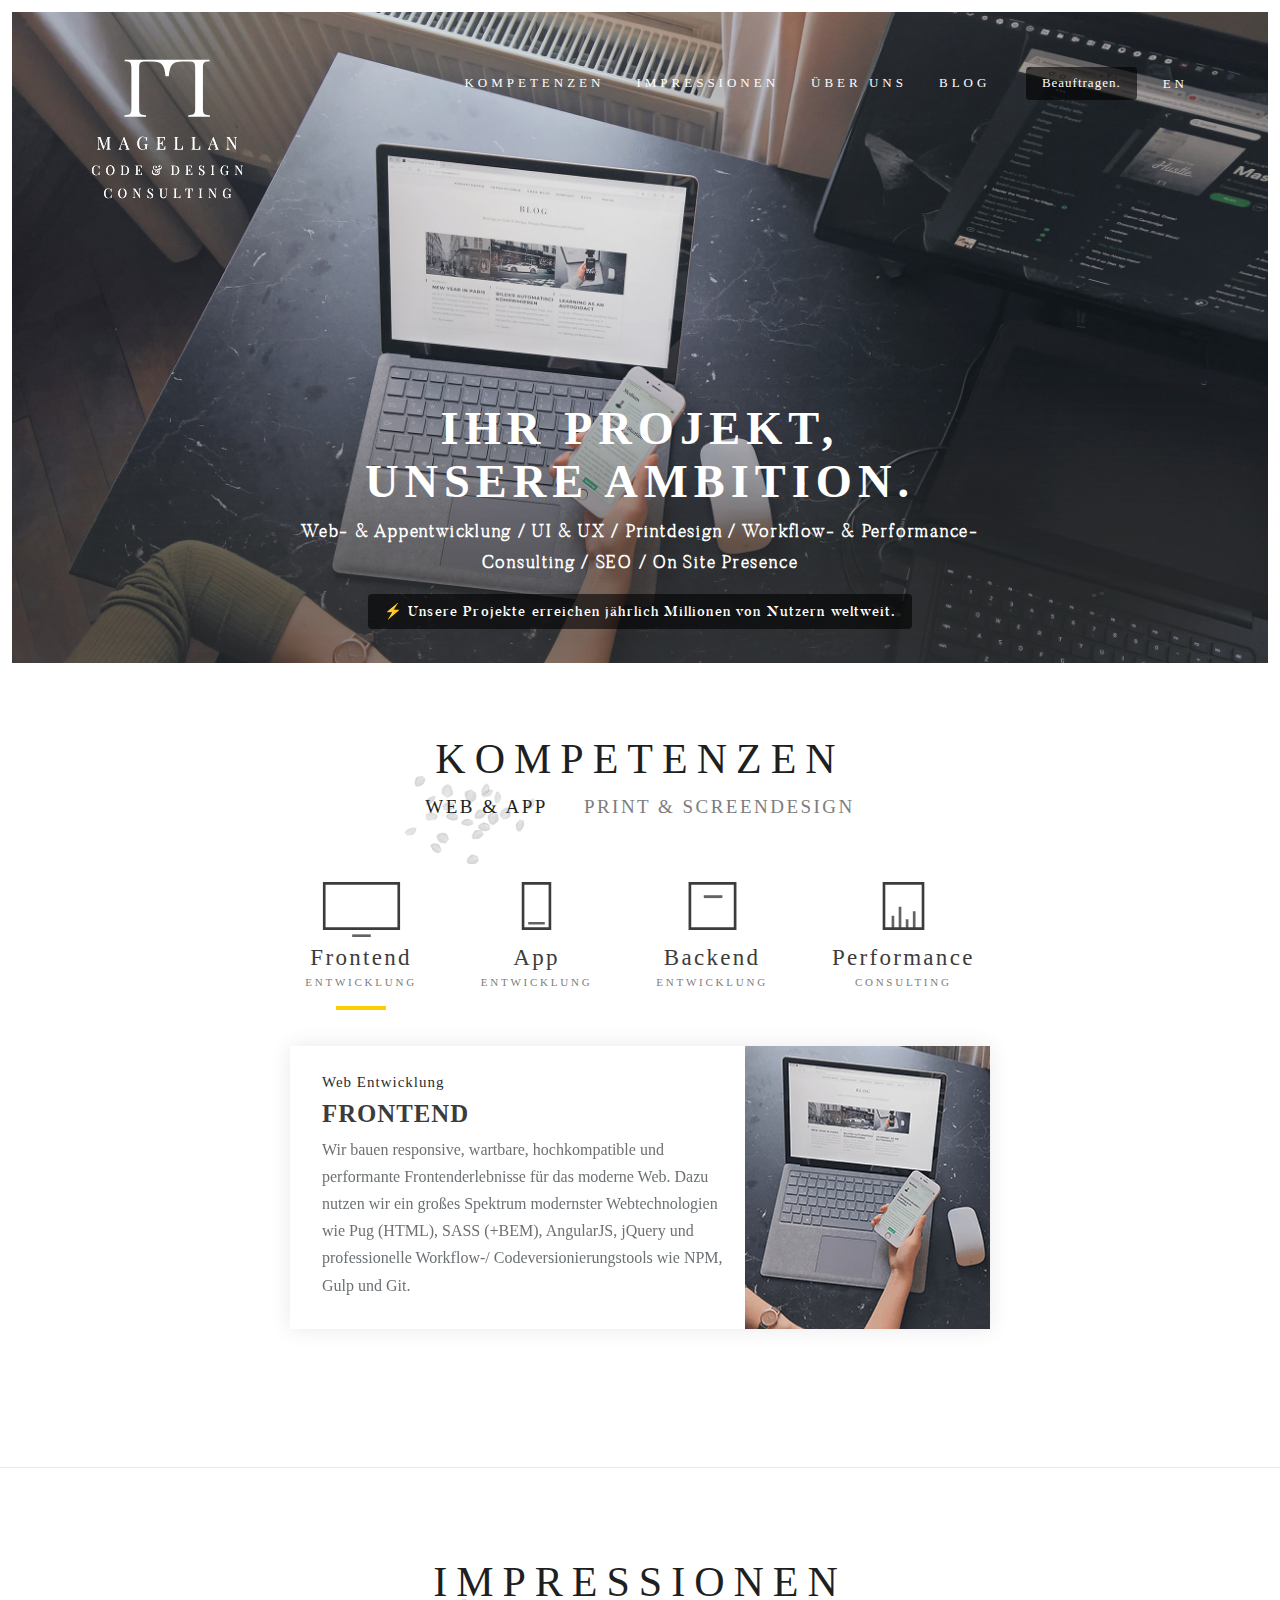
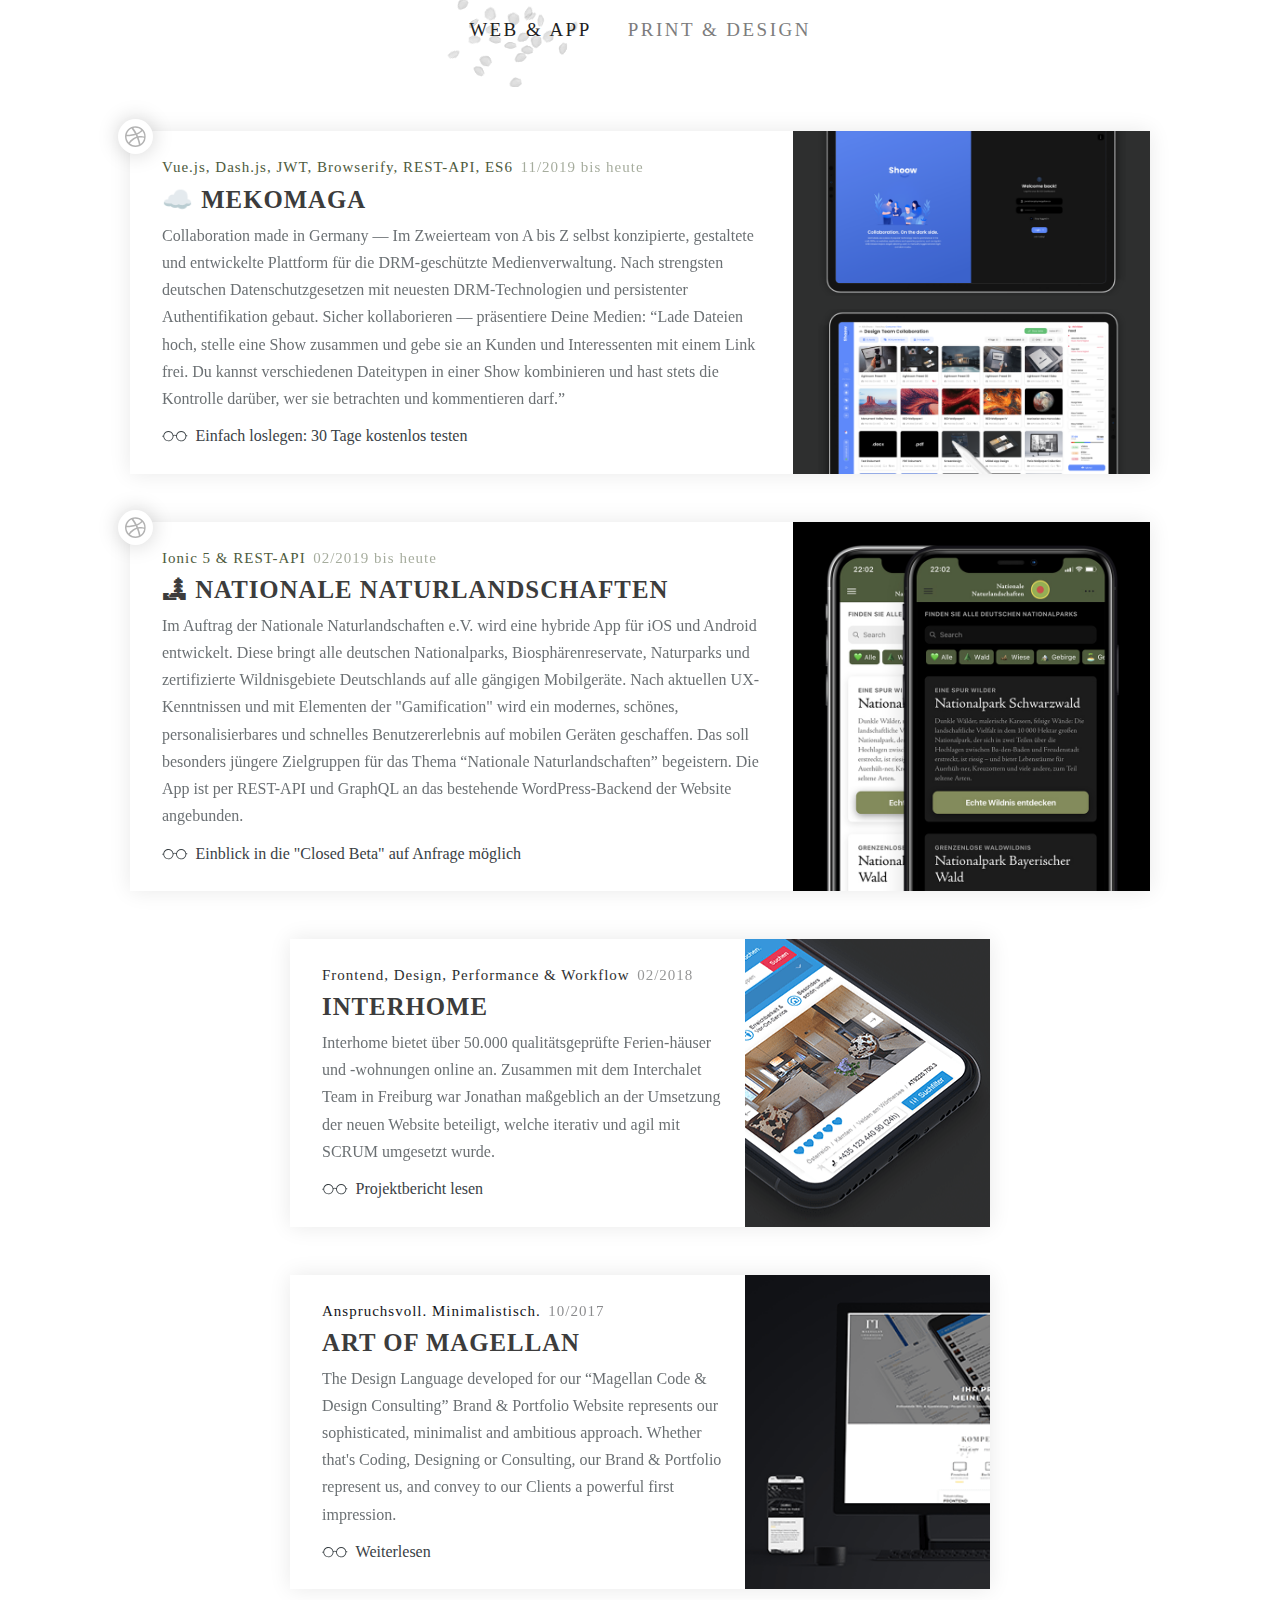
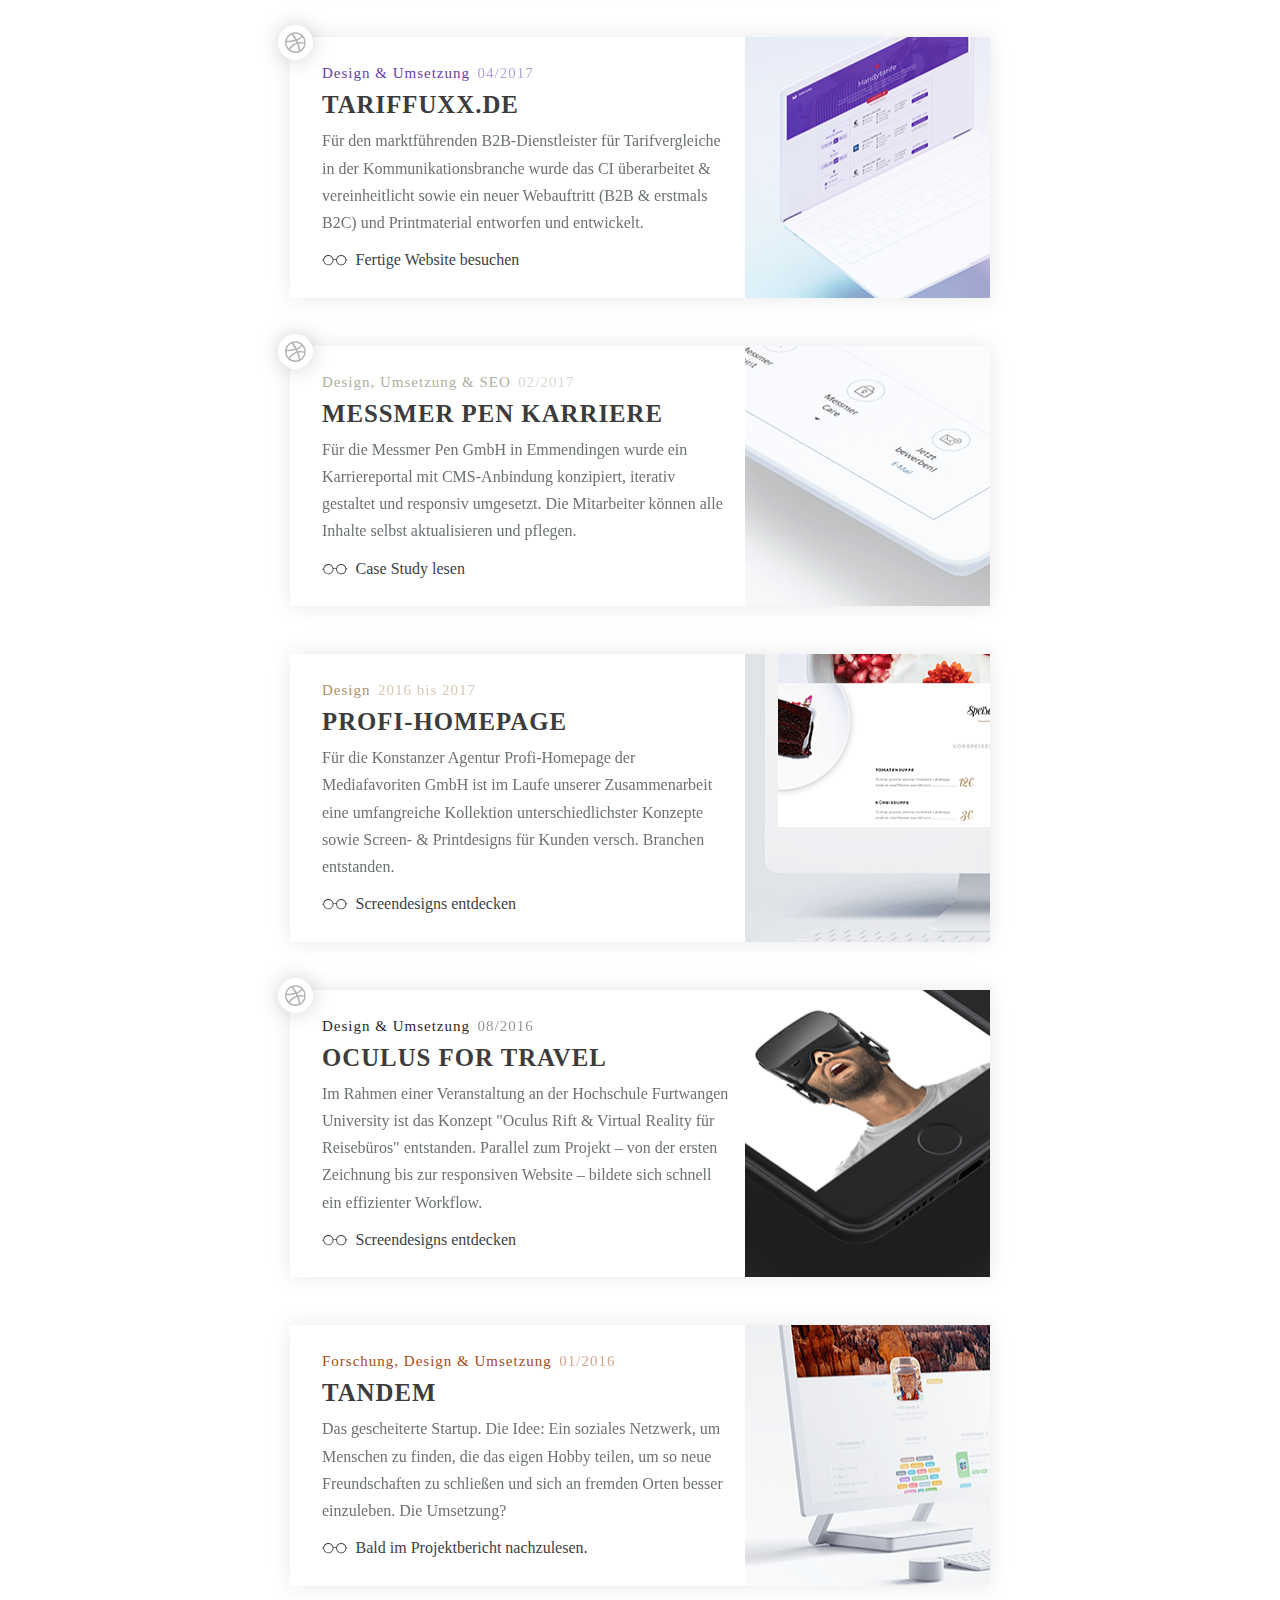
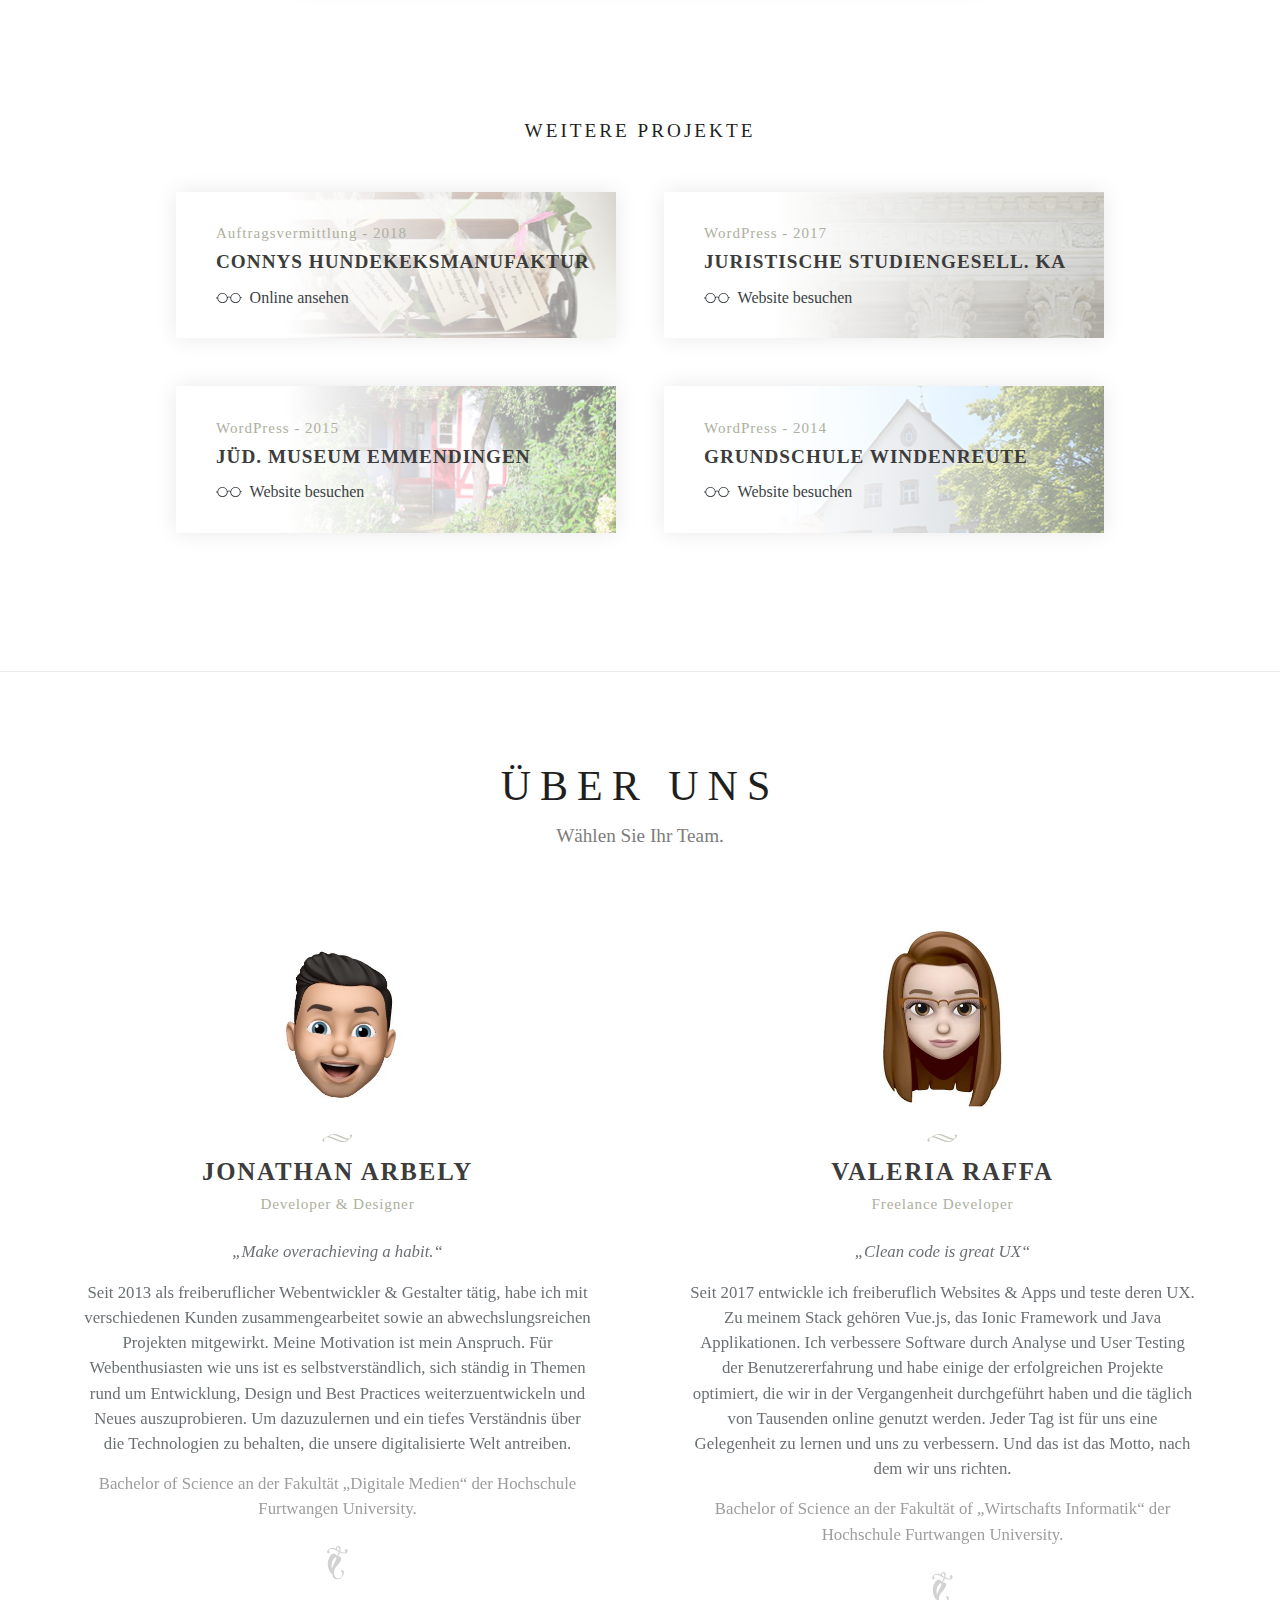
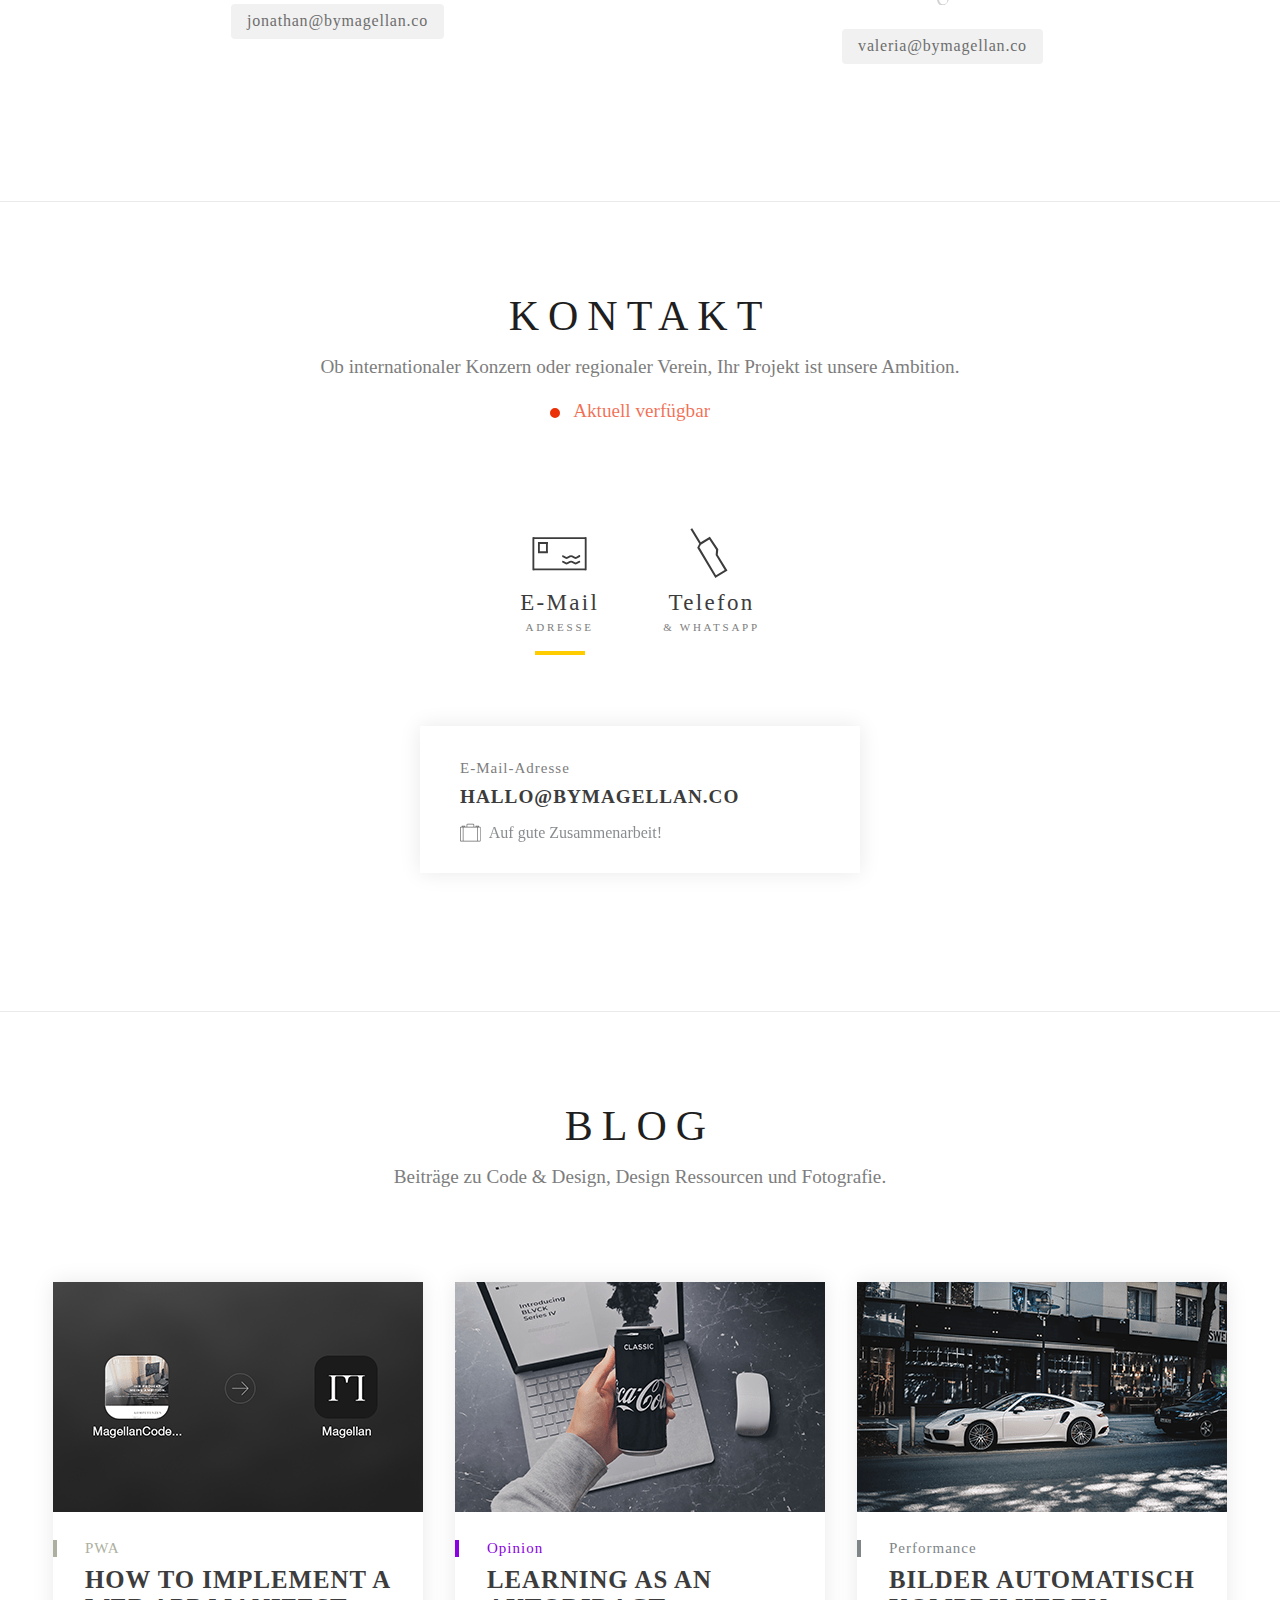
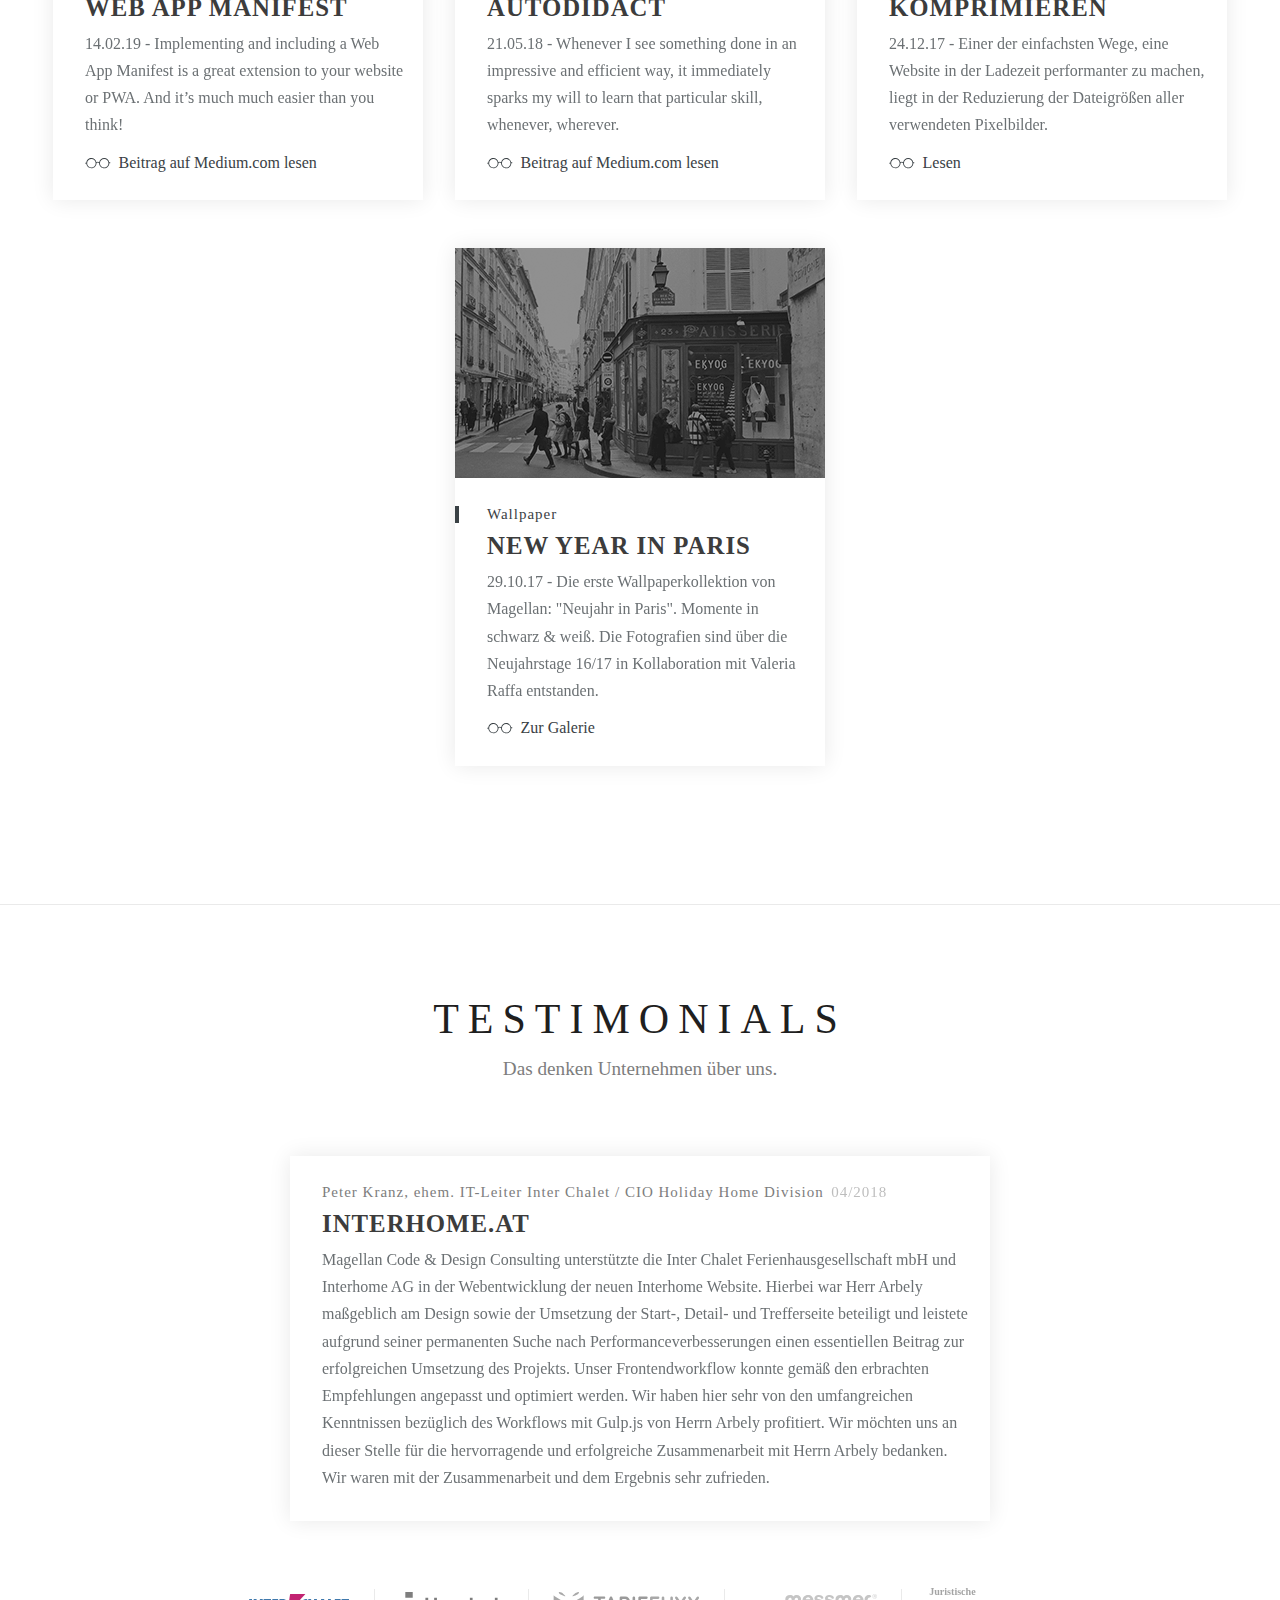
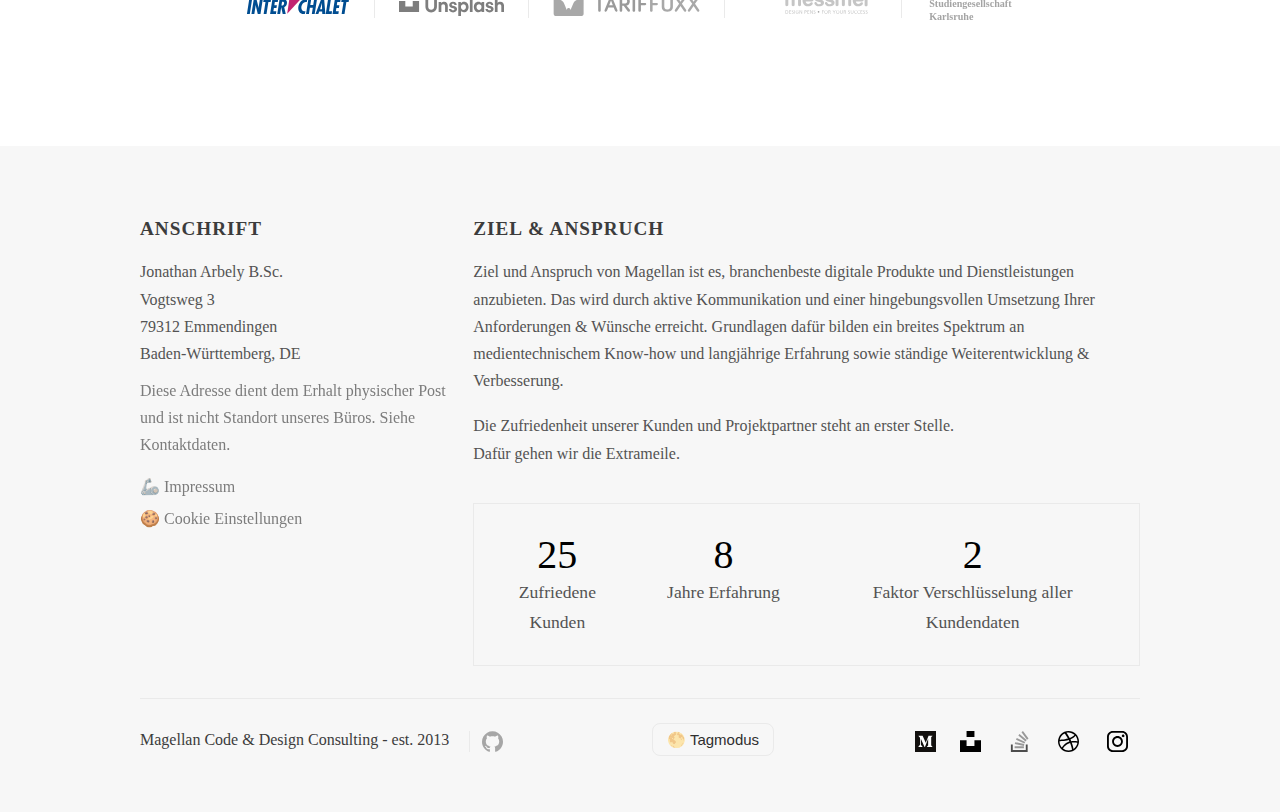
==== commit 9dc8e90b: "Temp. removed Google Fonts" ====
--- a/index.html
+++ b/index.html
@@ -2,7 +2,7 @@
 <html lang="de">
   <head>
     <script src="https://cmp.osano.com/16CVteSNtipWO25QQ/42a3865d-5379-4cf9-86d5-96c141735223/osano.js"></script>
-    <script src="https://www.googletagmanager.com/gtag/js?id=UA-50961830-5" async></script>
+    
     <script>
       window.dataLayer = window.dataLayer || [];
       function gtag(){dataLayer.push(arguments);}
@@ -34,7 +34,7 @@
         <meta name="keywords" content="webentwicklung, frontend, backend, print, webdesign, design, freiburg, workflow, agentur, medienagentur, gulpjs, pug, html, css, ionic, ui, ux">
         <meta property="og:description" content="Ziel und Anspruch von Magellan ist es, branchenbeste Web- &amp; Appentwicklung und bestes Design anzubieten.">
     <link rel="stylesheet" href="/assets/stylesheets/artofmagellan.css"/>
-    <link href="https://fonts.googleapis.com/css?family=Montserrat:700|Playfair+Display+SC" rel="stylesheet"/>
+    
     <link rel="stylesheet" href="assets/stylesheets/pagespecific/index.css"/>
     <script src="/assets/bundle.js"></script>
     <script src="/assets/javascript/interactive.min.js" async></script>
--- a/assets/stylesheets/pagespecific/index.css
+++ b/assets/stylesheets/pagespecific/index.css
@@ -1 +1 @@
-h1{max-width:690px}.knowhow{margin-top:60px}#cardFrontend .card__description__tag{color:#282b31}#cardFrontend .card__showcase{background-color:#282b31;background-image:url("../../images/pixel/services/magellan-frontend.png")}#cardApp .card__description__tag{color:#4b6152}#cardApp .card__showcase{background-color:#4b6152;background-image:url("../../images/pixel/services/magellan-app.png")}#cardBackend .card__description__tag{color:#13293d}#cardBackend .card__showcase{background-color:#13293d;background-image:url("../../images/pixel/services/magellan-backend.png")}#cardPerformance .card__description__tag{color:#cfc0a6}#cardPerformance .card__showcase{background-color:#cfc0a6;background-image:url("../../images/pixel/services/magellan-performance.png")}#cardScreendesign .card__description__tag{color:#c2cbd4}#cardScreendesign .card__showcase{background-color:#c2cbd4;background-image:url("../../images/pixel/services/magellan-screendesign.png")}#cardPrint .card__description__tag{color:#f7cf9d}#cardPrint .card__showcase{background-color:#f7cf9d;background-image:url("../../images/pixel/services/magellan-print.png")}.cat_design,.cat_plugins{display:none}@media (max-width: 582px){#skillsDev,#skillsDesign{transform:scale(0.9)}}@media (max-width: 478px){#skillsDev,#skillsDesign{transform:scale(0.72)}}@media (max-width: 360px){#skillsDev,#skillsDesign{transform:scale(0.62)}}#mkm .card__description__tag{color:#4e5b3d}#mkm .card__showcase{background-color:#2E2F2F;background-image:url("../../images/pixel/projects/preview/magellan-mkm.jpg");background-size:contain}#nnl .card__description__tag{color:#4e5b3d}#nnl .card__showcase{background-color:black;background-image:url("../../images/pixel/projects/preview/magellan-nnl.jpg");background-size:contain}#ih .card__description__tag{color:#2e2f30}#ih .card__showcase{background-color:#2e2f30;background-image:url("../../images/pixel/projects/preview/magellan-ih.png")}#app .card__description__tag{color:#5c5749}#app .card__showcase{background-color:#5c5749;background-image:url("../../images/pixel/projects/preview/magellan-roentgenapp.png")}#messmer .card__description__tag{color:#adb0a0}#messmer .card__showcase{background-color:#e7e7e7;background-image:url("../../images/pixel/projects/preview/magellan-messmer.png")}#tariffuxx .card__description__tag{color:#633eaf}#tariffuxx .card__showcase{background-color:#633eaf;background-image:url("../../images/pixel/projects/preview/magellan-tariffuxx.png")}#ph .card__description__tag{color:#ae8f67}#ph .card__showcase{background-color:#ae8f67;background-image:url("../../images/pixel/projects/preview/magellan-screendesigns-ph.png")}#hallo .card__description__tag{color:#c2cbd4}#hallo .card__showcase{background-color:#c2cbd4;background-image:url("../../images/pixel/projects/preview/magellan-halloapp.png")}#tandem .card__description__tag{color:#a54b17}#tandem .card__showcase{background-color:#a54b17;background-image:url("../../images/pixel/projects/preview/magellan-tandem.png")}#bymagellan .card__description__tag{color:#141519}#bymagellan .card__showcase{background-color:#141519;background-image:url("../../images/pixel/projects/preview/magellan-bymagellancom.png")}#oculustravel .card__description__tag{color:#272828}#oculustravel .card__showcase{background-color:#272828;background-image:url("../../images/pixel/projects/preview/magellan-oculustravel.png")}#bbev{background-image:url("../../images/pixel/projects/preview/magellan-bb.png")}#cnny{background-image:url("../../images/pixel/projects/preview/magellan-conny.png")}#mskbhz{background-image:url("../../images/pixel/projects/preview/magellan-mskbhz.jpg")}#juedmuseum{background-image:url("../../images/pixel/projects/preview/magellan-juedmuseum.png")}#grundschule{background-image:url("../../images/pixel/projects/preview/magellan-grundschule.png")}#jsg{background-image:url("../../images/pixel/projects/preview/magellan-jsg.png")}#msk{background-image:url("../../images/pixel/projects/preview/magellan-msk.png")}#fewo{background-image:url("../../images/pixel/projects/preview/magellan-fewogutjahr.png")}#derwisch{background-image:url("../../images/pixel/projects/preview/magellan-derwisch.png")}#best{background-image:url("../../images/pixel/projects/preview/magellan-best.png")}#medienwerke .card__description__tag{color:#7ac142}#medienwerke .card__showcase{background-color:#7ac142;background-image:url("../../images/pixel/projects/preview/magellan-medienwerke.png")}#rezept .card__description__tag{color:#f7cf9d}#rezept .card__showcase{background-color:#f7cf9d;background-image:url("../../images/pixel/projects/preview/magellan-rezept.png")}#roadtrip .card__description__tag{color:#664632}#roadtrip .card__showcase{background-color:#664632;background-image:url("../../images/pixel/projects/preview/magellan-roadtrip.png")}#juedlehrhaus .card__description__tag{color:#2e84b7}#juedlehrhaus .card__showcase{background-color:#2e84b7;background-image:url("../../images/pixel/projects/preview/magellan-juedlehrhaus.png")}#ull .card__description__tag{color:#000000}#ull .card__showcase{background-color:#000000;background-image:url("../../images/pixel/projects/preview/magellan-unsliderlazyload.png")}#nglrvsntv .poster__showcase{background-image:url("../../images/pixel/blog/preview/thesis-devtools.png")}#wllppr .poster__showcase{background-image:url("../../images/pixel/blog/preview/magellan-paris.png")}#mediummanifest .poster__showcase{background-image:url("../../images/pixel/blog/preview/medium-manifest.png")}#bldrvrlstfrkmprmrn .poster__showcase{background-image:url("../../images/pixel/blog/preview/magellan-imagemin.png")}#lrnngsntddct .poster__showcase{background-image:url("../../images/pixel/blog/preview/magellan-lrnngsntddct.png")}.testimonials .card__description__tag{color:#7D7D7D}.title__cta{margin-top:.8em}
+h1{max-width:690px}.knowhow{margin-top:60px}#cardFrontend .card__description__tag{color:#282b31}#cardFrontend .card__showcase{background-color:#282b31;background-image:url("../../images/pixel/services/magellan-frontend.png")}#cardApp .card__description__tag{color:#4b6152}#cardApp .card__showcase{background-color:#4b6152;background-image:url("../../images/pixel/services/magellan-app.png")}#cardBackend .card__description__tag{color:#13293d}#cardBackend .card__showcase{background-color:#13293d;background-image:url("../../images/pixel/services/magellan-backend.png")}#cardPerformance .card__description__tag{color:#cfc0a6}#cardPerformance .card__showcase{background-color:#cfc0a6;background-image:url("../../images/pixel/services/magellan-performance.png")}#cardScreendesign .card__description__tag{color:#c2cbd4}#cardScreendesign .card__showcase{background-color:#c2cbd4;background-image:url("../../images/pixel/services/magellan-screendesign.png")}#cardPrint .card__description__tag{color:#f7cf9d}#cardPrint .card__showcase{background-color:#f7cf9d;background-image:url("../../images/pixel/services/magellan-print.png")}.cat_design,.cat_plugins{display:none}@media (max-width: 582px){#skillsDev,#skillsDesign{transform:scale(0.9)}}@media (max-width: 478px){#skillsDev,#skillsDesign{transform:scale(0.72)}}@media (max-width: 360px){#skillsDev,#skillsDesign{transform:scale(0.62)}}#tc .card__description__tag{color:#928f89}#tc .card__showcase{background-color:white;background-image:url("../../images/pixel/projects/preview/magellan-tc.png")}@media (prefers-color-scheme: dark){#tc .card__showcase{background-color:#1F1F1F}}#mkm .card__description__tag{color:#4e5b3d}#mkm .card__showcase{background-color:#2E2F2F;background-image:url("../../images/pixel/projects/preview/magellan-mkm.png");background-size:contain}#nnl .card__description__tag{color:#4e5b3d}#nnl .card__showcase{background-color:black;background-image:url("../../images/pixel/projects/preview/magellan-nnl.jpg");background-size:contain}#gumb .card__description__tag{color:#144c4a}#gumb .card__showcase{background-color:white;background-image:url("../../images/pixel/projects/preview/magellan-gumb.png")}@media (prefers-color-scheme: dark){#gumb .card__showcase{background-color:#1F1F1F}}#ih .card__description__tag{color:#2e2f30}#ih .card__showcase{background-color:#2e2f30;background-image:url("../../images/pixel/projects/preview/magellan-ih.png")}#app .card__description__tag{color:#5c5749}#app .card__showcase{background-color:#5c5749;background-image:url("../../images/pixel/projects/preview/magellan-roentgenapp.png")}#messmer .card__description__tag{color:#adb0a0}#messmer .card__showcase{background-color:#e7e7e7;background-image:url("../../images/pixel/projects/preview/magellan-messmer.png")}#tariffuxx .card__description__tag{color:#633eaf}#tariffuxx .card__showcase{background-color:#633eaf;background-image:url("../../images/pixel/projects/preview/magellan-tariffuxx.png")}#ph .card__description__tag{color:#ae8f67}#ph .card__showcase{background-color:#ae8f67;background-image:url("../../images/pixel/projects/preview/magellan-screendesigns-ph.png")}#hallo .card__description__tag{color:#c2cbd4}#hallo .card__showcase{background-color:#c2cbd4;background-image:url("../../images/pixel/projects/preview/magellan-halloapp.png")}#tandem .card__description__tag{color:#a54b17}#tandem .card__showcase{background-color:#a54b17;background-image:url("../../images/pixel/projects/preview/magellan-tandem.png")}#bymagellan .card__description__tag{color:#141519}#bymagellan .card__showcase{background-color:#141519;background-image:url("../../images/pixel/projects/preview/magellan-bymagellancom.png")}#oculustravel .card__description__tag{color:#272828}#oculustravel .card__showcase{background-color:#272828;background-image:url("../../images/pixel/projects/preview/magellan-oculustravel.png")}#bbev{background-image:url("../../images/pixel/projects/preview/magellan-bb.png")}#cnny{background-image:url("../../images/pixel/projects/preview/magellan-conny.png")}#mskbhz{background-image:url("../../images/pixel/projects/preview/magellan-mskbhz.jpg")}#juedmuseum{background-image:url("../../images/pixel/projects/preview/magellan-juedmuseum.png")}#grundschule{background-image:url("../../images/pixel/projects/preview/magellan-grundschule.png")}#jsg{background-image:url("../../images/pixel/projects/preview/magellan-jsg.png")}#msk{background-image:url("../../images/pixel/projects/preview/magellan-msk.png")}#fewo{background-image:url("../../images/pixel/projects/preview/magellan-fewogutjahr.png")}#derwisch{background-image:url("../../images/pixel/projects/preview/magellan-derwisch.png")}#best{background-image:url("../../images/pixel/projects/preview/magellan-best.png")}#medienwerke .card__description__tag{color:#7ac142}#medienwerke .card__showcase{background-color:#7ac142;background-image:url("../../images/pixel/projects/preview/magellan-medienwerke.png")}#rezept .card__description__tag{color:#f7cf9d}#rezept .card__showcase{background-color:#f7cf9d;background-image:url("../../images/pixel/projects/preview/magellan-rezept.png")}#roadtrip .card__description__tag{color:#664632}#roadtrip .card__showcase{background-color:#664632;background-image:url("../../images/pixel/projects/preview/magellan-roadtrip.png")}#juedlehrhaus .card__description__tag{color:#2e84b7}#juedlehrhaus .card__showcase{background-color:#2e84b7;background-image:url("../../images/pixel/projects/preview/magellan-juedlehrhaus.png")}#ull .card__description__tag{color:#000000}#ull .card__showcase{background-color:#000000;background-image:url("../../images/pixel/projects/preview/magellan-unsliderlazyload.png")}#nglrvsntv .poster__showcase{background-image:url("../../images/pixel/blog/preview/thesis-devtools.png")}#wllppr .poster__showcase{background-image:url("../../images/pixel/blog/preview/magellan-paris.png")}#mediummanifest .poster__showcase{background-image:url("../../images/pixel/blog/preview/medium-manifest.png")}#bldrvrlstfrkmprmrn .poster__showcase{background-image:url("../../images/pixel/blog/preview/magellan-imagemin.png")}#lrnngsntddct .poster__showcase{background-image:url("../../images/pixel/blog/preview/magellan-lrnngsntddct.png")}.testimonials .card__description__tag{color:#7D7D7D}.title__cta{margin-top:.8em}
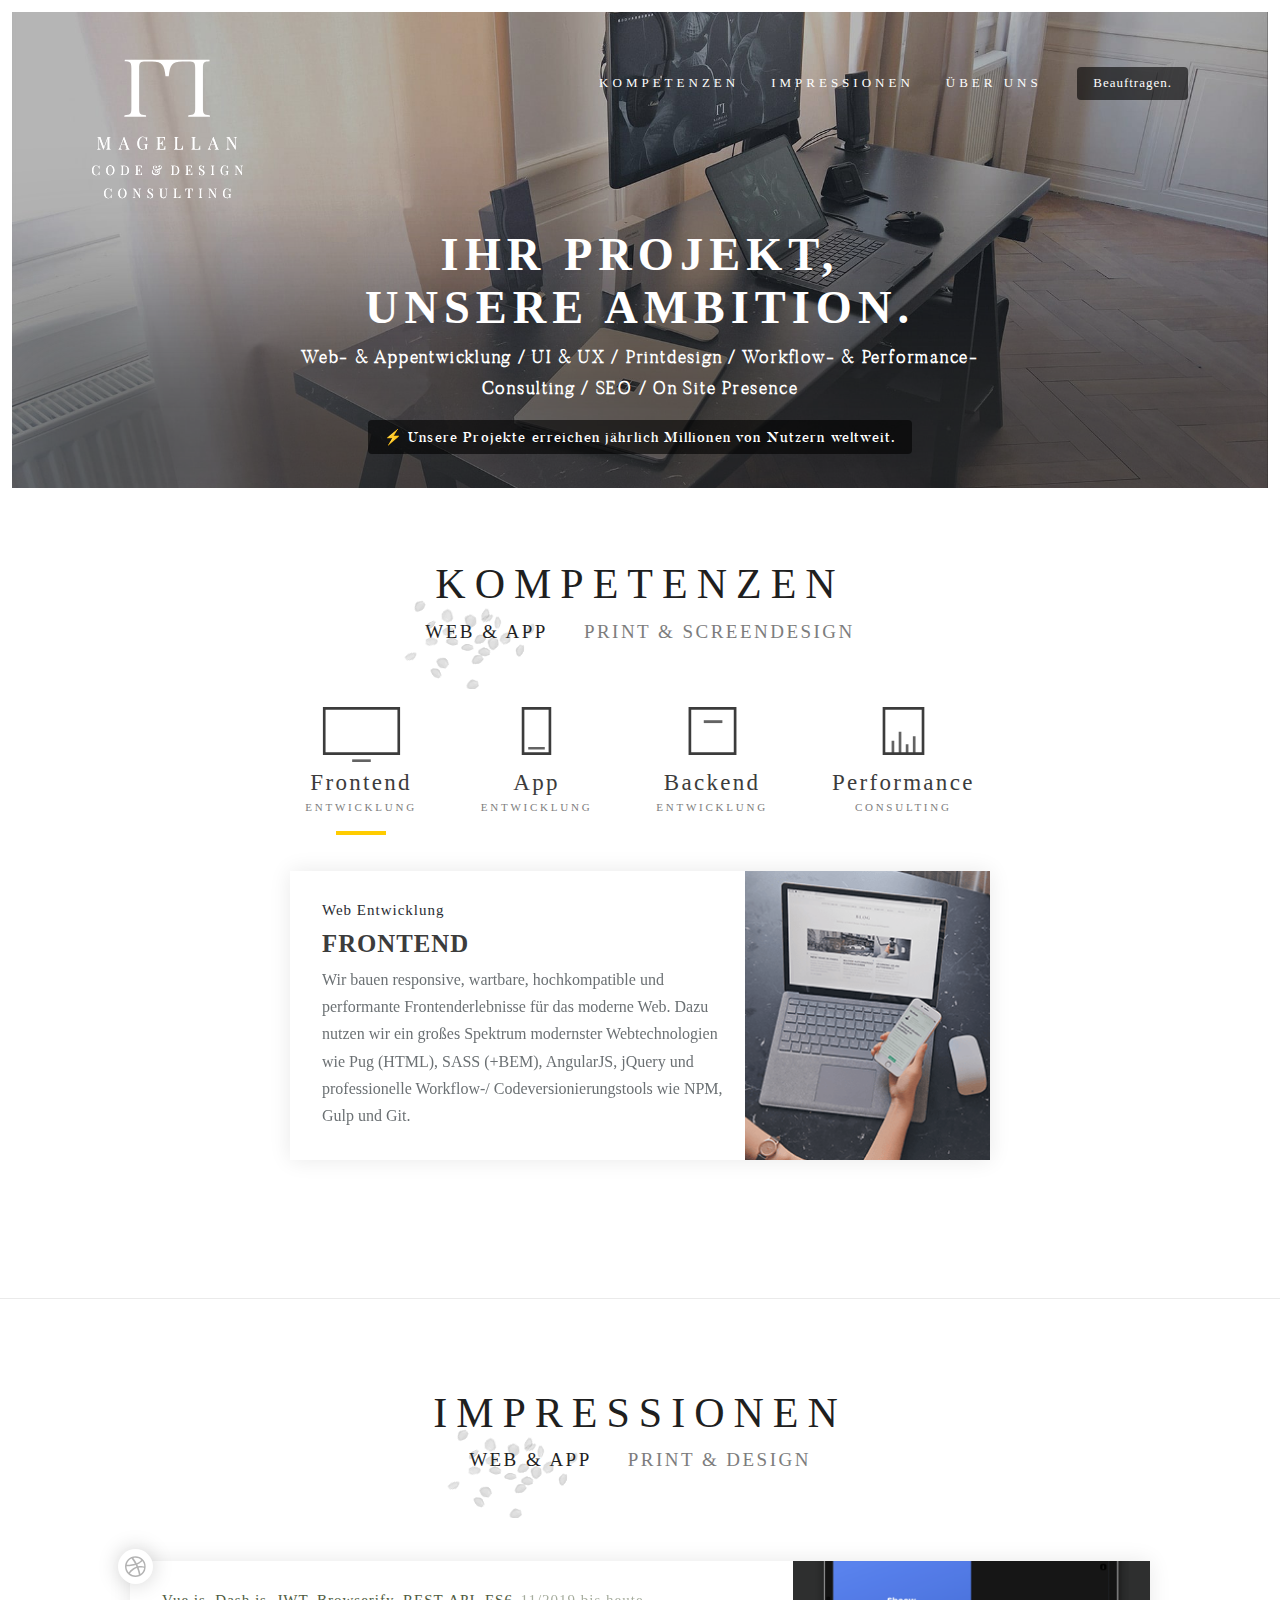
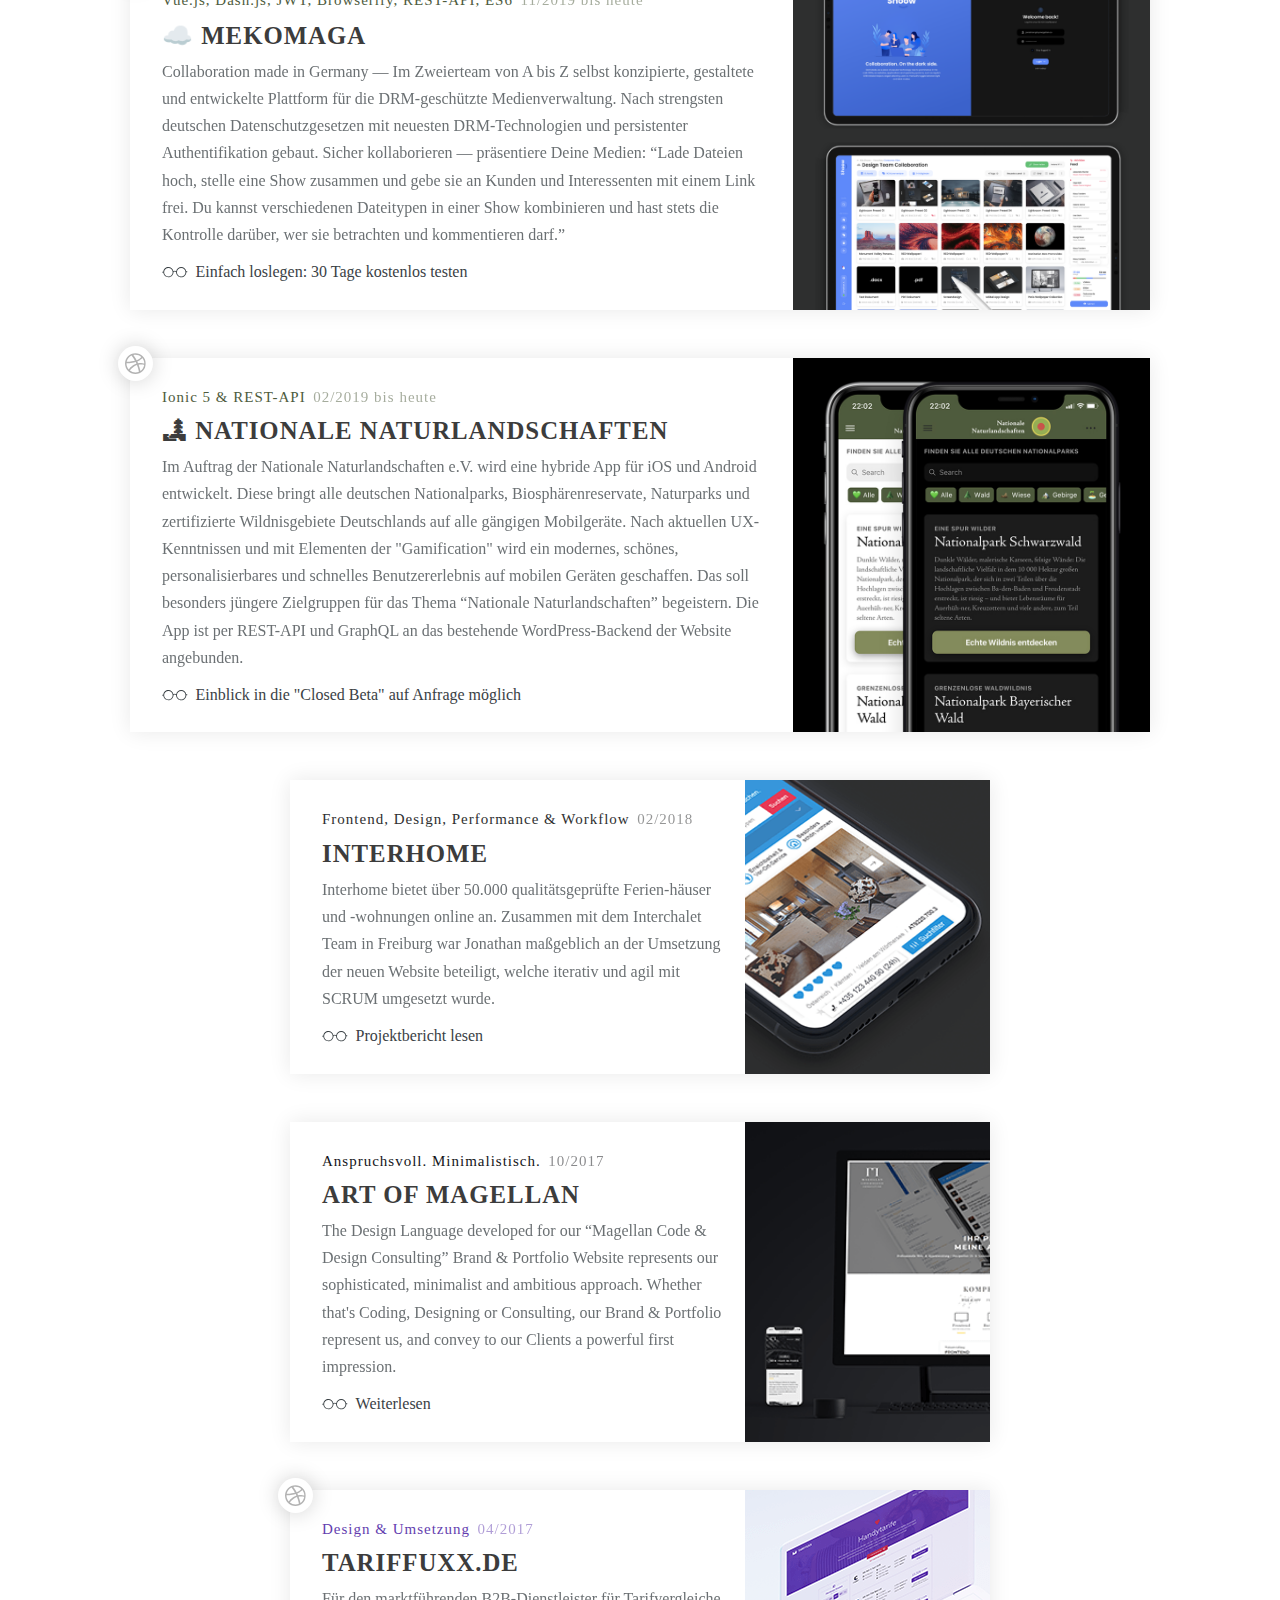
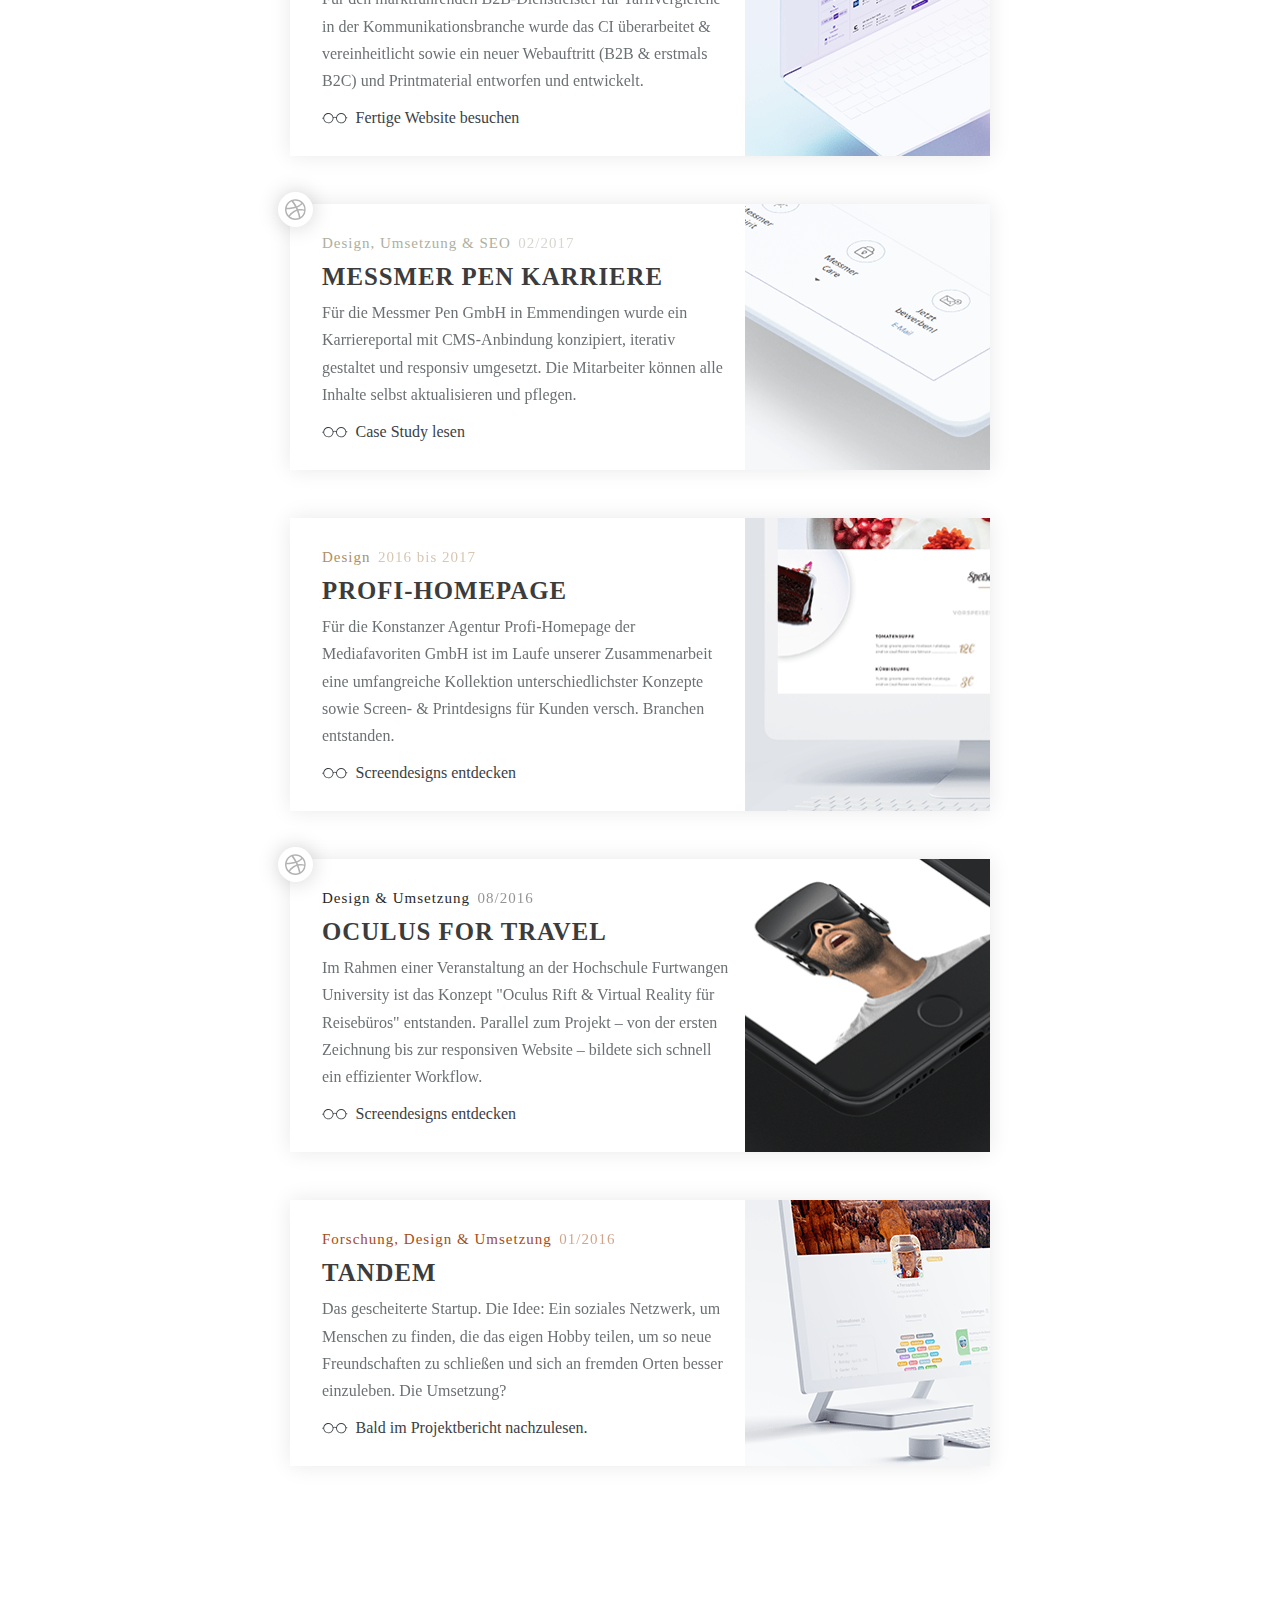
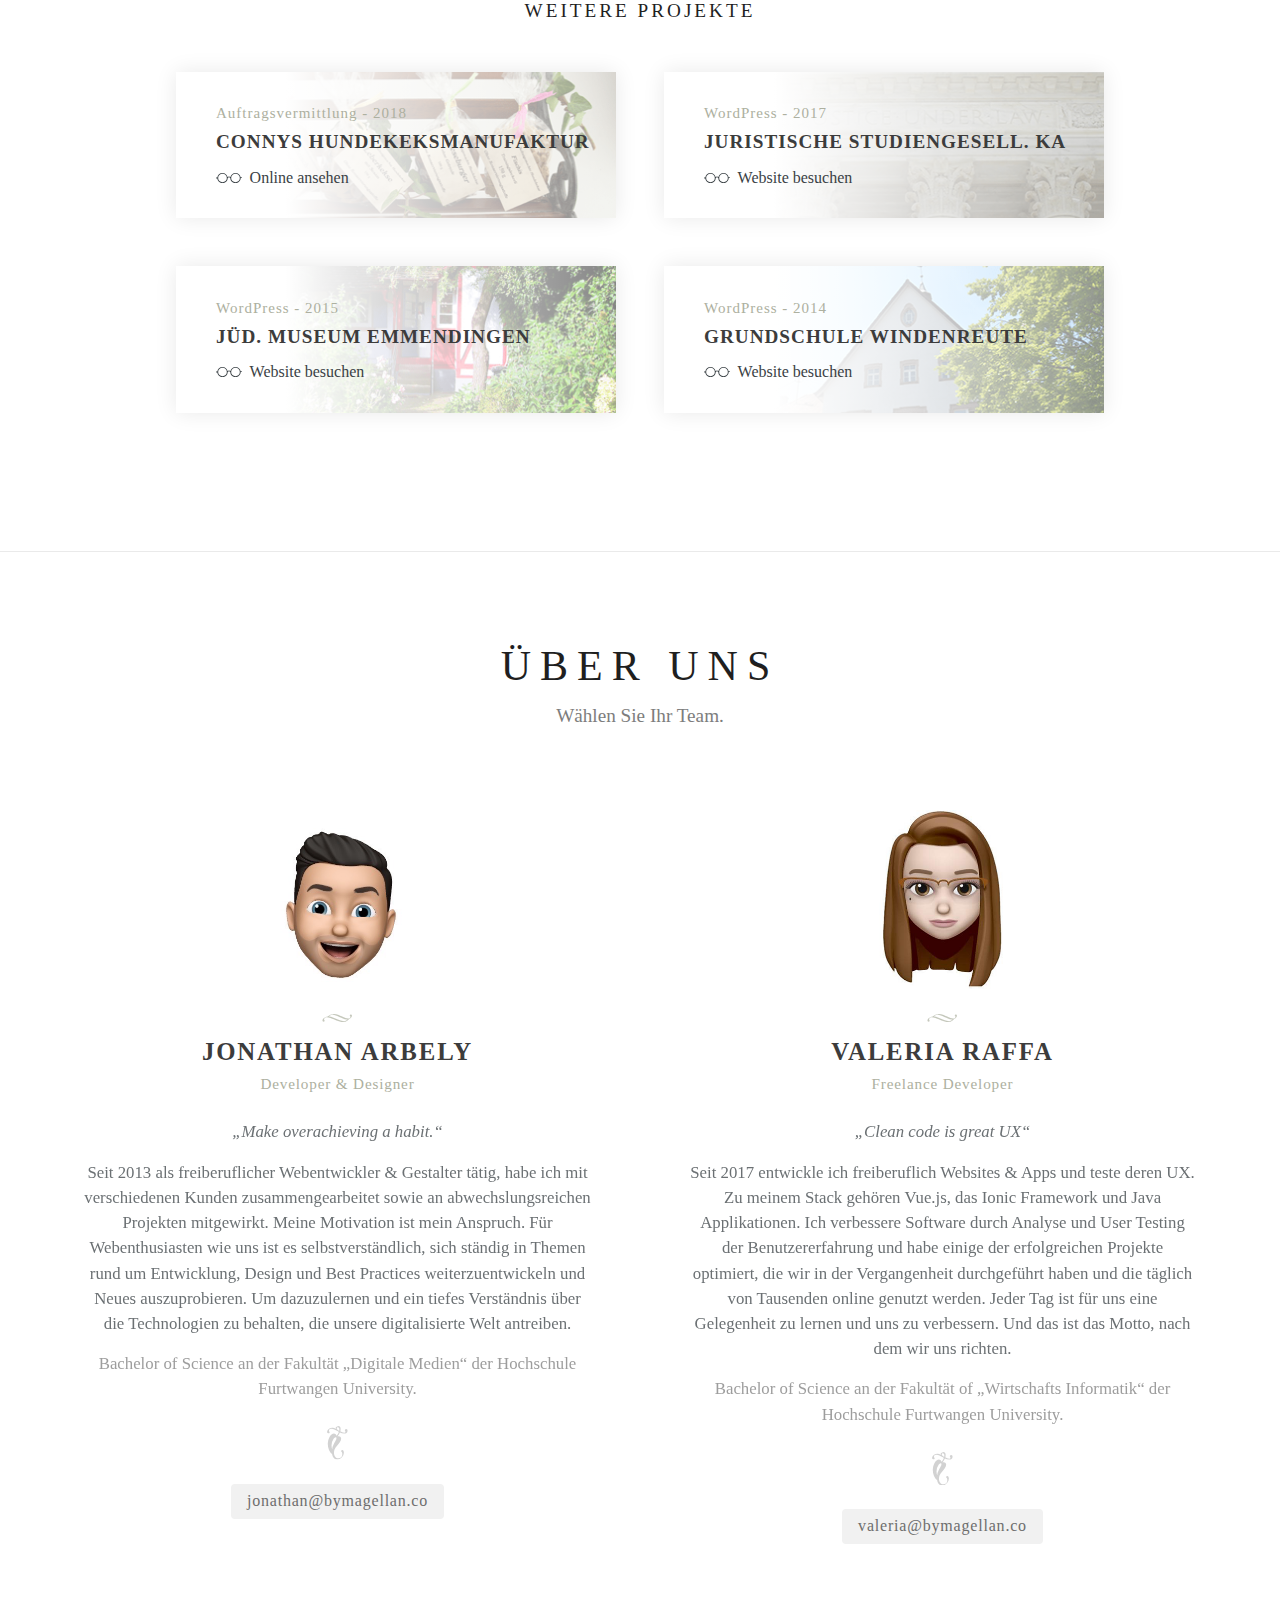
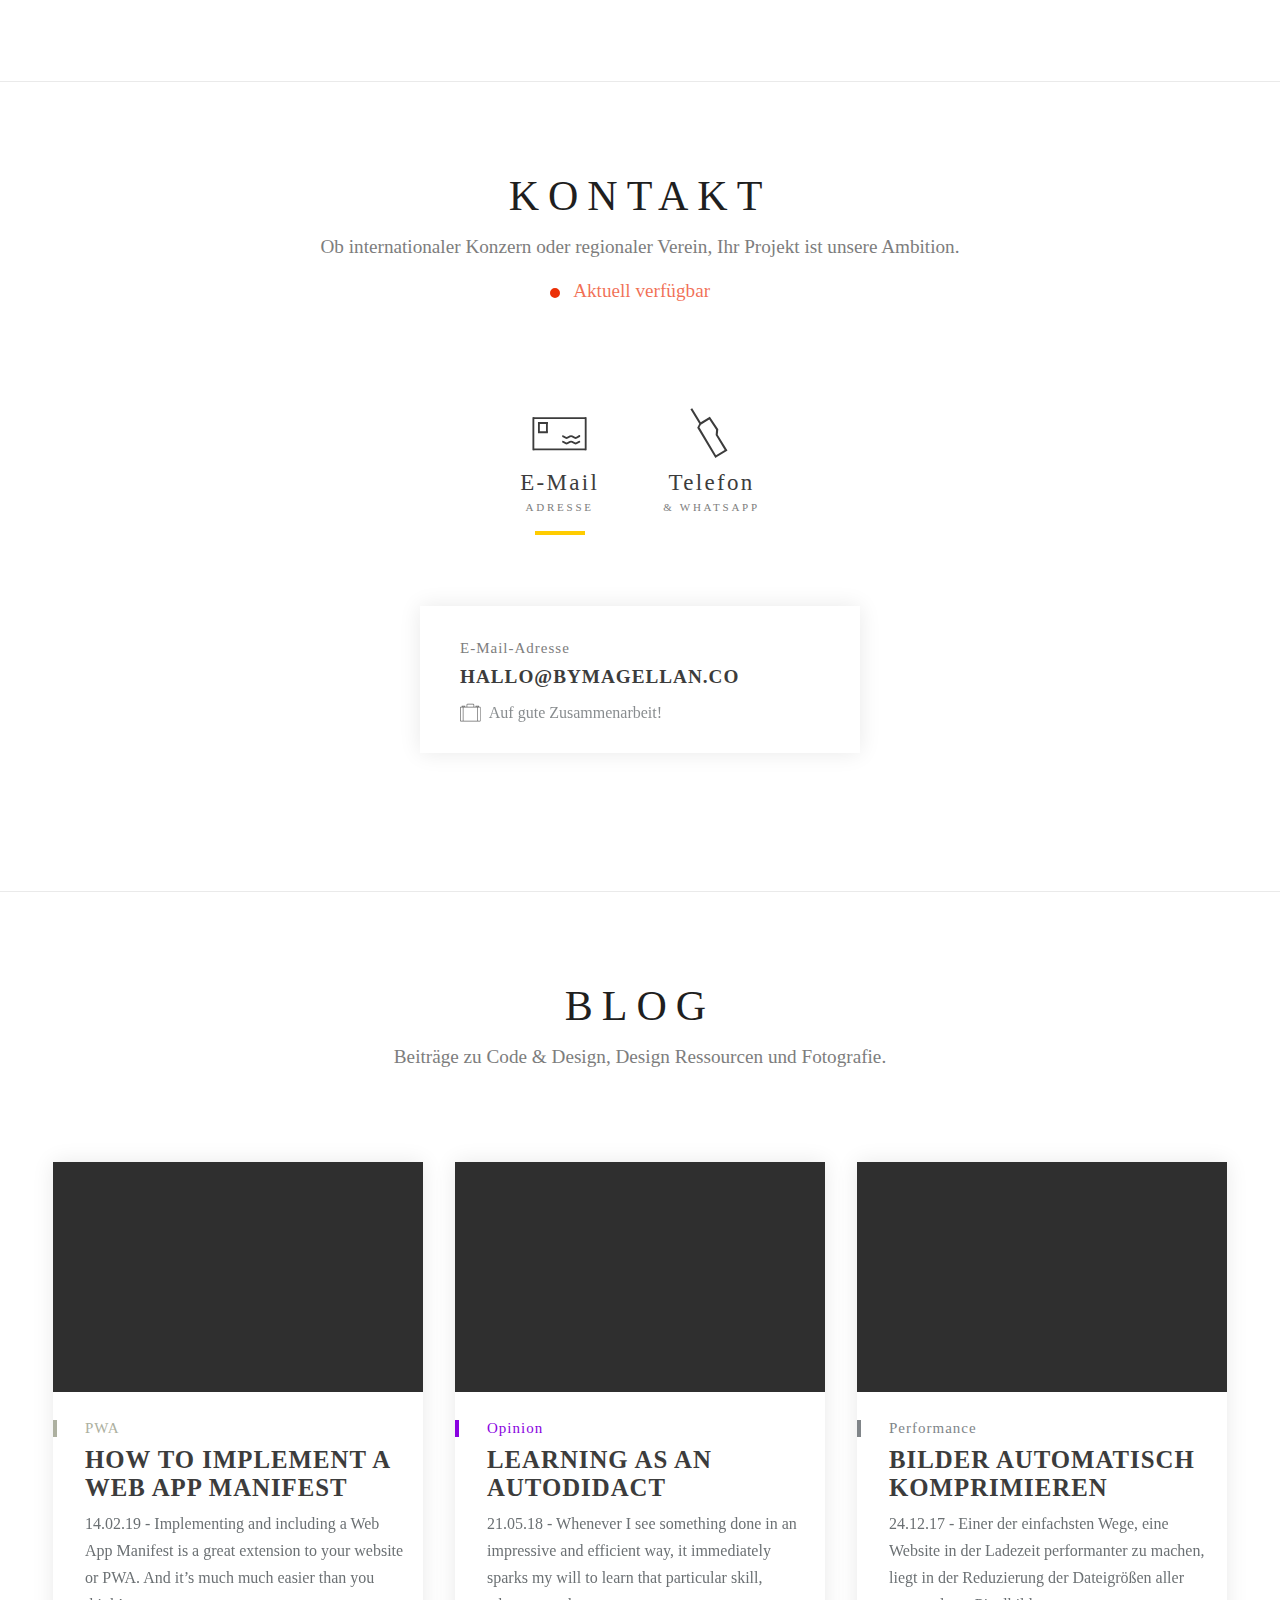
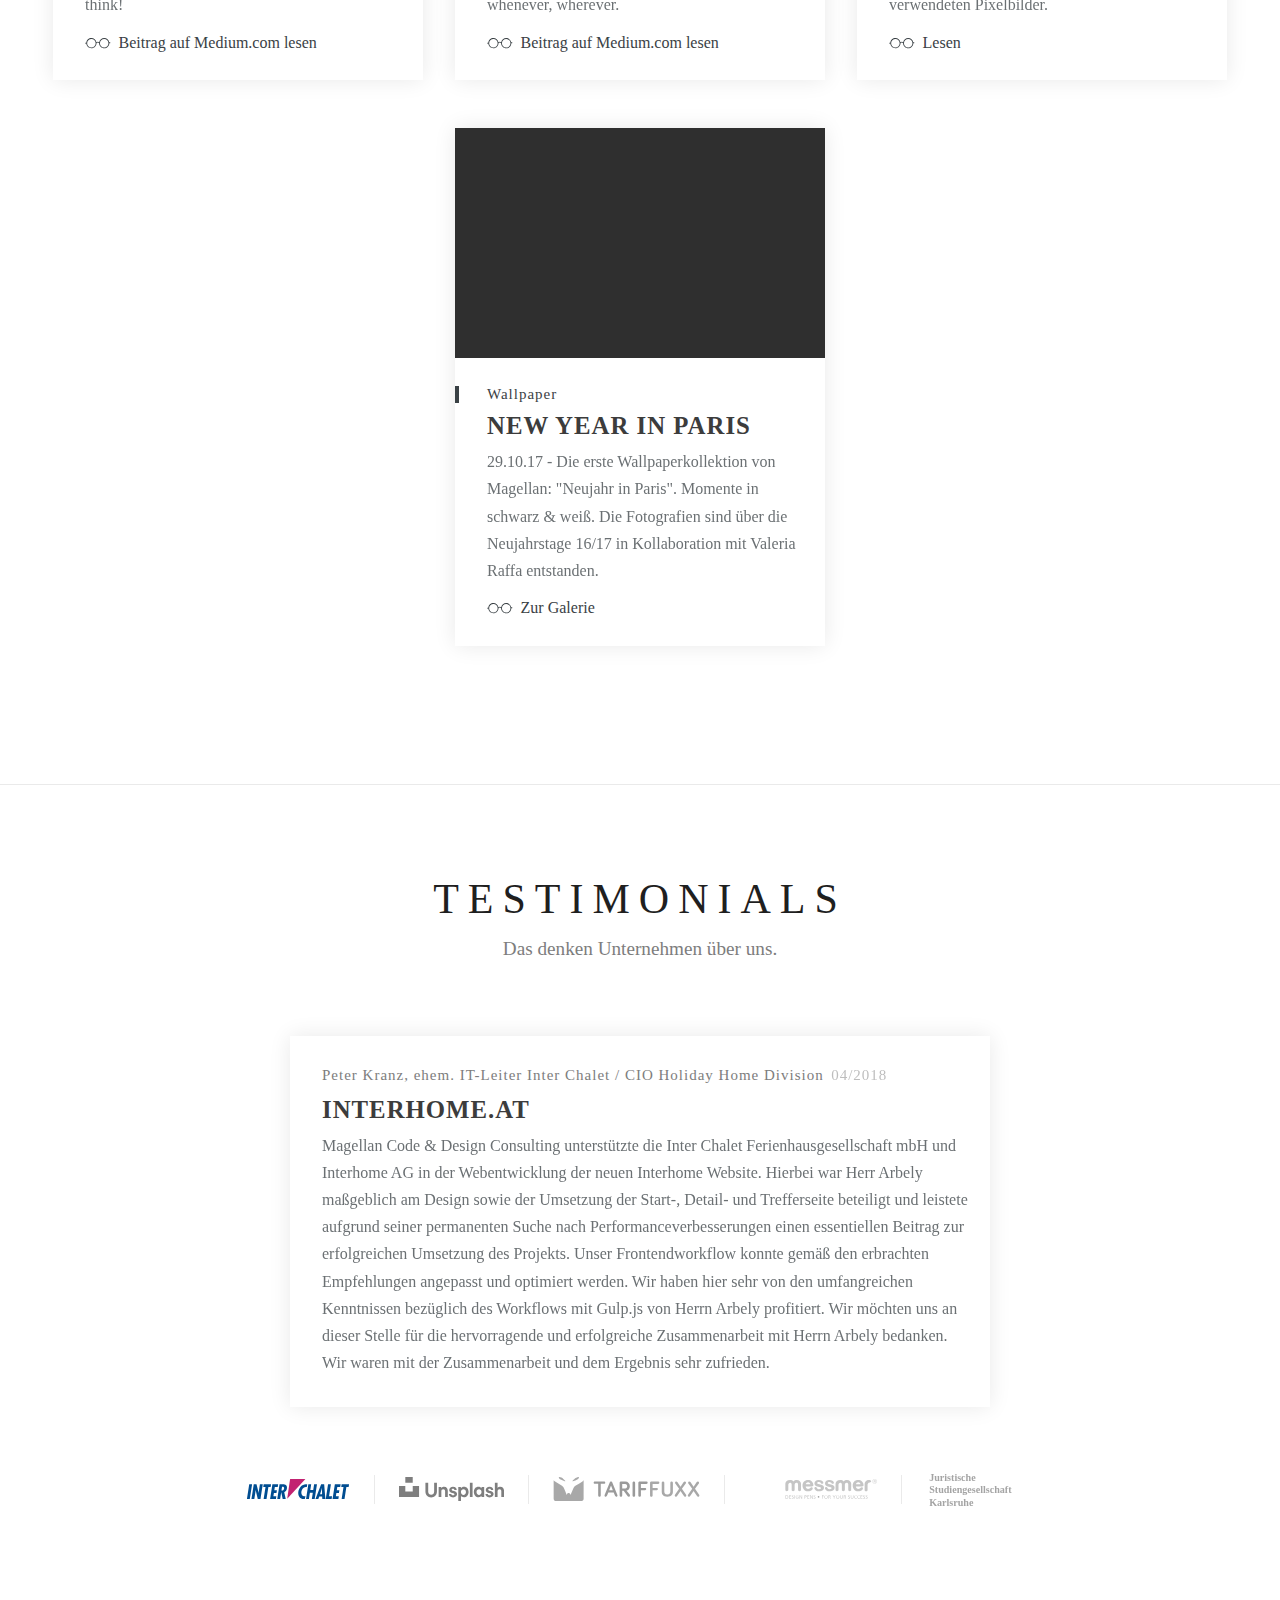
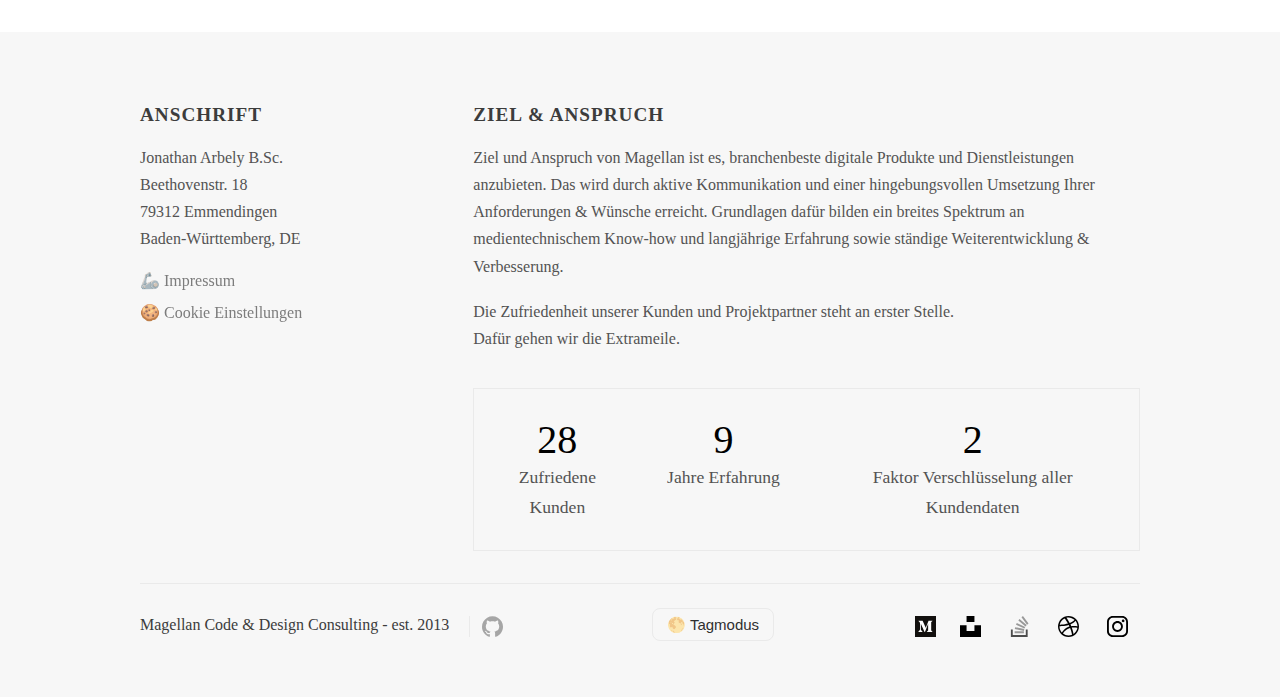
==== commit 283b462d: "Release v3.0.0" ====
--- a/index.html
+++ b/index.html
@@ -2,7 +2,7 @@
 <html lang="de">
   <head>
     <script src="https://cmp.osano.com/16CVteSNtipWO25QQ/42a3865d-5379-4cf9-86d5-96c141735223/osano.js"></script>
-    
+    <script src="https://www.googletagmanager.com/gtag/js?id=UA-50961830-5" async></script>
     <script>
       window.dataLayer = window.dataLayer || [];
       function gtag(){dataLayer.push(arguments);}
@@ -34,37 +34,10 @@
         <meta name="keywords" content="webentwicklung, frontend, backend, print, webdesign, design, freiburg, workflow, agentur, medienagentur, gulpjs, pug, html, css, ionic, ui, ux">
         <meta property="og:description" content="Ziel und Anspruch von Magellan ist es, branchenbeste Web- &amp; Appentwicklung und bestes Design anzubieten.">
     <link rel="stylesheet" href="/assets/stylesheets/artofmagellan.css"/>
-    
     <link rel="stylesheet" href="assets/stylesheets/pagespecific/index.css"/>
     <script src="/assets/bundle.js"></script>
     <script src="/assets/javascript/interactive.min.js" async></script>
     <script src="/assets/javascript/nav.min.js" async></script>
-    <script>
-      //- Set to the same value as the web property used on the site
-      var gaProperty = 'UA-50961830-5';
-      
-      //- Disable tracking if the opt-out cookie exists.
-      var disableStr = 'ga-disable-' + gaProperty;
-      if (document.cookie.indexOf(disableStr + '=true') > -1)
-          window[disableStr] = true;
-      
-      //- Opt-out function
-      function gaOptout() {
-          document.cookie = disableStr + '=true; expires=Thu, 31 Dec 2099 23:59:59 UTC; path=/';
-          window[disableStr] = true;
-          //-console.log('cookie deleted');
-      }
-      
-      //- Hotjar Tracking Code
-      (function(h,o,t,j,a,r){
-          h.hj=h.hj||function(){(h.hj.q=h.hj.q||[]).push(arguments)};
-          h._hjSettings={hjid:1564606,hjsv:6};
-          a=o.getElementsByTagName('head')[0];
-          r=o.createElement('script');r.async=1;
-          r.src=t+h._hjSettings.hjid+j+h._hjSettings.hjsv;
-          a.appendChild(r);
-      })(window,document,'https://static.hotjar.com/c/hotjar-','.js?sv=');
-    </script>
     <script src="/assets/plugins/jquery-smoothscroll/jquery-smoothscroll.min.js" defer></script>
   </head>
   <body>
@@ -74,7 +47,7 @@
                 <svg class="nav__brand">
                   <use xlink:href="#magellan-brand"></use>
                 </svg></a>
-              <nav class="nav__navigation nav__navigation--de"><a class="nav__navigation__item btn btn--glass" href="#kompetenzen">Kompetenzen</a><a class="nav__navigation__item btn btn--glass" href="#impressionen">Impressionen</a><a class="nav__navigation__item btn btn--glass" href="#team">Über uns</a><a class="nav__navigation__item btn btn--glass" href="#blog">Blog</a><a class="nav__navigation__item nav__navigation__item--cta btn" href="#kontakt">Beauftragen.</a><a class="nav__navigation__item lang" href="/en" title="Switch to English">EN</a></nav>
+              <nav class="nav__navigation nav__navigation--de"><a class="nav__navigation__item btn btn--glass" href="#kompetenzen">Kompetenzen</a><a class="nav__navigation__item btn btn--glass" href="#impressionen">Impressionen</a><a class="nav__navigation__item btn btn--glass" href="#team">Über uns</a><a class="nav__navigation__item nav__navigation__item--cta btn" href="#kontakt">Beauftragen.</a></nav>
             </nav>
       <section class="title">
         <h2>Ihr Projekt,<br/>unsere Ambition.
@@ -560,10 +533,9 @@
           <div class="footer__inner">
             <div class="footer__adress"><span class="ticket__description__title">Anschrift</span><br><br>
               <p>Jonathan Arbely B.Sc.</p>
-              <p>Vogtsweg 3</p>
+              <p>Beethovenstr. 18</p>
               <p>79312 Emmendingen</p>
-              <p>Baden-Württemberg, DE</p>
-              <p class="footer__tax">Diese Adresse dient dem Erhalt physischer Post und ist nicht Standort unseres Büros. Siehe <a href="#kontakt">Kontaktdaten</a>.</p><br><a class="footer__tax" href="/impressum.html">🦾 Impressum</a>
+              <p>Baden-Württemberg, DE</p><br><a class="footer__tax" href="/impressum.html">🦾 Impressum</a>
               <p class="footer__tax click" onclick="window.Osano.cm.showDrawer()">🍪 Cookie Einstellungen</p>
             </div>
             <div class="footer__aboutmagellan"><span class="ticket__description__title">Ziel & Anspruch</span><br><br>
@@ -571,10 +543,10 @@
               <p>Die Zufriedenheit unserer Kunden und Projektpartner steht an erster Stelle.</p>
               <p>Dafür gehen wir die Extrameile.</p><br><br>
               <div class="factsdontcareaboutyourfeelings">
-                <div class="factsdontcareaboutyourfeelings__inner"><span class="factsdontcareaboutyourfeelings__numeri" title="Interchalet Freiburg, Messmer Pen, Grundschule Windenreute-Maleck, Juristische Studiengesellschaft Karlsruhe e.V., Tariffuxx GmbH, Jüdische Gemeinde Emmendingen, Jüdisches Museum Emmendingen, Ferienwohnung Gutjahr, BEST Büro Express Services, AH Consult, Bies Büdie 05 eV., Südkurier Medienhaus GmbH, Metzger Kältetechnik, Codematch, CJS-CDKeys, Marx Reinigungs Service, Derwisch Pizza Döner, Gedenkstaettenverbund, Musikverein Buchholz, Connys Hundekensmanufaktur, Autohaus Mayer Renault/Dacia, start-trading.de, Nationale Naturlandschaften e.V., Mekomaga GmbH, Götz Werner Professur der Universität Freiburg">25</span>
+                <div class="factsdontcareaboutyourfeelings__inner"><span class="factsdontcareaboutyourfeelings__numeri" title="Interchalet Freiburg, Messmer Pen, Grundschule Windenreute-Maleck, Juristische Studiengesellschaft Karlsruhe e.V., Tariffuxx GmbH, Jüdische Gemeinde Emmendingen, Jüdisches Museum Emmendingen, Ferienwohnung Gutjahr, BEST Büro Express Services, AH Consult, Bies Büdie 05 eV., Südkurier Medienhaus GmbH, Metzger Kältetechnik, Codematch, CJS-CDKeys, Marx Reinigungs Service, Derwisch Pizza Döner, Gedenkstaettenverbund, Musikverein Buchholz, Connys Hundekensmanufaktur, Autohaus Mayer Renault/Dacia, start-trading.de, Nationale Naturlandschaften e.V., Mekomaga GmbH, Götz Werner Professur der Universität Freiburg, Apotheke am Hauptbahnhof Hamburg &amp; International Pharmacy, TeleClinic GmbH, JOTTI GmbH">28</span>
                   <p class="factsdontcareaboutyourfeelings__title">Zufriedene Kunden</p>
                 </div>
-                <div class="factsdontcareaboutyourfeelings__inner"><span class="factsdontcareaboutyourfeelings__numeri">8</span>
+                <div class="factsdontcareaboutyourfeelings__inner"><span class="factsdontcareaboutyourfeelings__numeri">9</span>
                   <p class="factsdontcareaboutyourfeelings__title">Jahre Erfahrung</p>
                 </div>
                 <div class="factsdontcareaboutyourfeelings__inner"><span class="factsdontcareaboutyourfeelings__numeri">2</span>
--- a/assets/stylesheets/artofmagellan.css
+++ b/assets/stylesheets/artofmagellan.css
@@ -1,4 +1,4 @@
-@import url(../fonts/butler/stylesheet.css);.ui{color:#fc0 !important;border-color:#fc0 !important}.research{color:#0EA5EB !important;border-color:#0EA5EB !important}.seo{color:#8901E0 !important;border-color:#8901E0  !important}.wallpaper{color:#3A4145 !important;border-color:#3A4145 !important}.performance{color:#808589 !important;border-color:#808589 !important}.pwa{color:#ADB0A0 !important;border-color:#ADB0A0 !important}.ruby{color:rgba(235,47,6,0.690196) !important}*{box-sizing:border-box}html,body{padding:0;margin:0;height:100%}@media (prefers-color-scheme: light){body{background-color:#fff}}@media (prefers-color-scheme: dark){body{background-color:#000}}a,a:hover,a:active,a:focus{text-decoration:none}.grecaptcha-badge{visibility:hidden}.c{display:flex;justify-content:center;flex-flow:row;flex-wrap:wrap;overflow:hidden}.c--nowrap{flex-wrap:nowrap}.c--overflow{overflow:visible}.c__inner--xscrolling{display:flex;justify-content:center;overflow-x:auto;width:1800px}@media (max-width: 81.25em){.c__inner--xscrolling{justify-content:flex-start}}.header--full{height:100% !important;border-bottom:12px #FFF solid}.header--blend{background-color:#00000080;background-blend-mode:color}.icon{width:1.6em;height:1.65em;margin:0 .5em 0 0;align-self:center}@media (prefers-color-scheme: dark){.icon use{fill:#7D7D7D !important}}.icon--m{width:1.4em}.icon--s{width:1.3em;height:1.7em}.icon--xs{width:1.2em;height:1.3em}.icon--rtl{margin:0 0 0 .5em}.icon--nomargin{margin:0 0 0 0}.hide{display:none}@media (max-width: 29.375em){.hide--smartphone{display:none}}.flex{display:flex !important}.hide{display:hidden}.loadmore{display:flex;font-family:'Georgia';font-size:1.2em;color:#3A4145;cursor:pointer}.loadmore__anime img,.loadmore__anime--rtl img{transition:.1s}@media (prefers-color-scheme: dark){.loadmore__anime img,.loadmore__anime--rtl img{filter:invert(53%) sepia(0%) saturate(0%) hue-rotate(156deg) brightness(93%) contrast(90%)}}.loadmore__anime:hover img,.loadmore__anime--rtl:hover img{margin:0 1em 0 0;transition:.1s}.loadmore__anime--rtl:hover img{margin:0 0 0 1em}.goldbar{width:50px;height:4px;background-color:#fc0;margin:1.1em 0}.btn{background-color:rgba(0,0,0,0.6);padding:8px 16px 9px 16px;border-radius:4px;overflow:hidden}@media (prefers-color-scheme: light){.btn--light{background-color:#F1F1F1}}@media (prefers-color-scheme: dark){.btn--light{background-color:#1F1F1F}}.btn--light:hover{color:white;transition:.1s}@media (prefers-color-scheme: light){.btn--light:hover{background-color:rgba(0,0,0,0.8)}}@media (prefers-color-scheme: dark){.btn--light:hover{background-color:#C59F08}}.btn--inverted,.btn__inverted{background-color:rgba(255,255,255,0.2)}.btn--glass{background-color:rgba(255,255,255,0)}.btn--icon{display:flex;align-items:center}.filter{display:flex;justify-content:center;text-align:center}.filter__item,.filter__item--active{font-family:'Playfair Display';font-size:19px;margin:0 1.9em 0 0;letter-spacing:.13em;text-transform:uppercase;transition:.1s}@media (prefers-color-scheme: light){.filter__item,.filter__item--active{color:#7D7D7D}}@media (prefers-color-scheme: dark){.filter__item,.filter__item--active{color:#7D7D7D !important}}@media (max-width: 520px){.filter__item,.filter__item--active{font-size:17px;margin-right:1.4em}}@media (max-width: 400px){.filter__item,.filter__item--active{font-size:15px}}.filter__item:last-child,.filter__item--active:last-child{margin:0 0 0 0}.filter__item:hover,.filter__item--active:hover{color:#fc0;transition:.1s}@media (prefers-color-scheme: light){.filter__item--active{color:#1F1F1F}}@media (prefers-color-scheme: dark){.filter__item--active{color:#EAEAEA !important}}.filter__item--active:before{background-image:url(../images/pixel/petals/petals.png);width:9em;height:6.5em;background-repeat:no-repeat;background-position:center;position:absolute;margin-left:-2.2em;margin-top:-2em;content:""}.category{display:flex;justify-content:center;margin-top:1.8em}@media (max-width: 790px){.category{margin-top:1.3em}}@media (max-width: 620px){.category{margin-top:1em}}@media (max-width: 500px){.category{margin-top:0}}.category__item{align-items:center;display:flex;flex-flow:column;text-align:center;margin:0 4em 0 0;cursor:pointer;user-select:none}@media (max-width: 790px){.category__item{margin-right:2.4em}}@media (max-width: 660px){.category__item{margin-right:1.5em}}@media (max-width: 630px){.category__item{margin-right:1em}}.category__item:last-child{margin:0 0 0 0}.category__item__meta{color:#7D7D7D;font-family:'Georgia';font-size:11px;letter-spacing:.25em;text-transform:uppercase}@media (max-width: 620px){.category__item__meta{font-size:10px}}.category__item img,.category__item svg{height:55px;width:79px}@media (max-width: 620px){.category__item img,.category__item svg{height:42px}}@media (max-width: 400px){.category__item img,.category__item svg{height:40px}}.category__item .goldbar{display:none}.category__item--active .goldbar{display:block}.category__item a{display:flex;flex-flow:column;align-items:center}.category--inactive{display:none}.subtitle{font-family:'Georgia';color:#7D7D7D;font-size:1.2em;padding:0 .8em;line-height:1.5}@media (max-width: 400px){.subtitle{font-size:1.05em}}.subtitle__wrapper{display:flex;justify-content:center;text-align:center}.subtitle br{line-height:2.3em}.factsdontcareaboutyourfeelings{display:flex;flex-flow:row;flex-wrap:wrap;width:100%;border-width:1px;border-style:solid}@media (prefers-color-scheme: light){.factsdontcareaboutyourfeelings{border-color:#EAEAEA}}@media (prefers-color-scheme: dark){.factsdontcareaboutyourfeelings{border-color:#1F1F1F !important}}.factsdontcareaboutyourfeelings__inner{flex:0 0 25%;text-align:center;padding:1.7em 1.5em}@media (max-width: 520px){.factsdontcareaboutyourfeelings__inner{flex:0 0 100% !important;padding-top:1em;padding-bottom:1em}}.factsdontcareaboutyourfeelings__inner:last-child{flex:0 0 50%}.factsdontcareaboutyourfeelings__numeri{font-family:'Playfair Display SC';font-size:2.5em}@media (prefers-color-scheme: light){.factsdontcareaboutyourfeelings__numeri{color:#000}}@media (prefers-color-scheme: dark){.factsdontcareaboutyourfeelings__numeri{color:#F7F7F7 !important}}.factsdontcareaboutyourfeelings__title{font-size:1.1em}@media (prefers-color-scheme: light){.factsdontcareaboutyourfeelings__title{color:#535353}}@media (prefers-color-scheme: dark){.factsdontcareaboutyourfeelings__title{color:#7D7D7D !important}}.quote__customerbranding{padding:0 1em;cursor:pointer;display:flex;flex-flow:row;align-items:center}@media (max-width: 940px){.quote__customerbranding{flex-flow:column}}.quote__customerbranding--inactive{filter:grayscale(100%)}@media (prefers-color-scheme: light){.quote__customerbranding--inactive{opacity:.5}}.quote__customerbranding--tariffuxx{height:24px;width:179px}@media (max-width: 940px){.quote__customerbranding--tariffuxx{height:22px}}.quote__customerbranding--messmer{height:32px;width:160px}@media (max-width: 940px){.quote__customerbranding--messmer{height:30px}}.quote__customerbranding--jsg{height:33px;width:140px}.quote__customerbranding--ic{height:22px;width:136px}.quote__customerbranding--unsplash{height:24px;width:137px}@media (prefers-color-scheme: dark){.quote__customerbranding--unsplash{filter:invert(53%) sepia(0%) saturate(0%) hue-rotate(156deg) brightness(93%) contrast(90%)}}.liluzivert{width:1px;height:29px;margin:0 .5em}@media (prefers-color-scheme: light){.liluzivert{background-color:#EAEAEA}}@media (prefers-color-scheme: dark){.liluzivert{background-color:#1F1F1F}}@media (max-width: 940px){.liluzivert--r{transform:rotate(90deg)}}.liluzivert--s{display:inline-block;height:21px;margin:0}.gradient--bottom{width:100%;background-color:#2f2f2f91;box-shadow:0px -20px 136px 124px #2f2f2f91;position:relative}.click{cursor:pointer}@media (prefers-color-scheme: light){.lightmode{display:block !important}}@media (prefers-color-scheme: dark){.lightmode{display:none !important}}@media (prefers-color-scheme: light){.darkmode{display:none !important}}@media (prefers-color-scheme: dark){.darkmode{display:block !important}}.theme{padding:0 .75em;cursor:help}@media (prefers-color-scheme: light){.theme{color:#2F2F2F}}@media (prefers-color-scheme: dark){.theme{color:#EAEAEA !important}}.theme__label{font-family:sans-serif;font-size:15px;border-width:1px;border-style:solid;border-radius:8px;padding:7px 14px}@media (prefers-color-scheme: light){.theme__label{border-color:#EAEAEA}}@media (prefers-color-scheme: dark){.theme__label{border-color:#1F1F1F !important}}h1{color:#fff;font-family:'butlerultralight';letter-spacing:.1em;font-size:1.1em;margin:.2em;line-height:1.8}@media (max-width: 660px){h1{font-size:1em;margin-left:0;margin-right:0}}@media (max-width: 440px){h1{line-height:1.5}}@media (max-width: 360px){h1{font-size:.75em}}h2{color:#fff;font-family:'Montserrat';font-weight:bold;font-size:2.9em;letter-spacing:.13em;text-transform:uppercase;margin:.1em}@media (max-width: 660px){h2{font-size:2.2em;margin-left:0;margin-right:0}}@media (max-width: 440px){h2{font-size:1.6em}}@media (max-width: 360px){h2{font-size:1.3em}}h3{font-family:'Playfair Display SC';font-size:42px;text-transform:uppercase;letter-spacing:9px;font-weight:400;margin:0 0 .3em 0;text-align:center}@media (prefers-color-scheme: light){h3{color:#1F1F1F}}@media (prefers-color-scheme: dark){h3{color:#fff !important}}@media (max-width: 520px){h3{font-size:34px}}@media (max-width: 400px){h3{font-size:30px}}h4{font-family:'Georgia';font-size:23px;font-weight:normal;letter-spacing:.1em;margin:8px 0 5px 0}@media (prefers-color-scheme: light){h4{color:#3C3C3C}}@media (prefers-color-scheme: dark){h4{color:#F7F7F7 !important}}@media (max-width: 520px){h4{font-size:21px}}@media (max-width: 400px){h4{font-size:18px}}h5{font-family:'Playfair Display SC';text-transform:uppercase;letter-spacing:3px;font-size:1.2em;font-weight:normal;text-align:center}@media (prefers-color-scheme: light){h5{color:#1F1F1F}}@media (prefers-color-scheme: dark){h5{color:#EAEAEA !important}}p,b,ul{font-family:'Georgia';font-size:1em;line-height:1.7em;opacity:.75;margin:.5em 0 .4em 0}@media (prefers-color-scheme: light){p,b,ul{color:#3A4145}}@media (prefers-color-scheme: dark){p,b,ul{color:#EAEAEA !important}}a{color:#3A4145;font-family:'Georgia'}@media (prefers-color-scheme: light){a{color:#3A4145}}@media (prefers-color-scheme: dark){a{color:#EAEAEA !important}}header{position:relative;background-color:#1F1F1F;background-repeat:no-repeat;background-size:cover;background-position:center center;border-width:12px;border-style:solid;height:75%;padding:34px 80px 34px 80px;overflow:hidden}@media (prefers-color-scheme: light){header{border-color:#fff}}@media (prefers-color-scheme: dark){header{border-color:#000 !important}}@media (max-width: 1100px){header{padding-left:3em;padding-right:3em}}@media (max-width: 520px){header{padding-left:1.5em;padding-right:1.5em;padding-bottom:1em}}@media (max-width: 400px){header{padding-left:1.2em;padding-right:1.2em}}main{position:relative}@media (prefers-color-scheme: light){main{background-color:#fff}}@media (prefers-color-scheme: dark){main{background-color:#000}}main section{margin:90px 0 90px 0}@media (max-width: 520px){main section{margin:70px 0 70px 0}}footer{padding:4.5em 0 3.5em 0}@media (prefers-color-scheme: light){footer{background-color:#F7F7F7}}@media (prefers-color-scheme: dark){footer{background-color:#0E0E0E}}hr{border:0px}@media (prefers-color-scheme: light){hr{border-top:1px #EAEAEA solid}}@media (prefers-color-scheme: dark){hr{border-top:1px #1F1F1F solid}}quote{width:77%;max-width:930px;min-height:174px;margin:0 auto;font-family:'Georgia';font-size:1.1em;line-height:1.65em;color:#727a87}@media (max-width: 640px){quote{width:90%;font-size:1em}}::selection{background:#fc0}::-moz-selection{background:#fc0}.nav{position:relative;flex:0 0 100%;display:flex;justify-content:space-between;height:50%;z-index:1}@media (max-width: 520px){.nav{height:30%}}.nav__brand{width:151px;padding-top:.5em}@media (max-width: 660px){.nav__brand{width:120px}}@media (max-width: 520px){.nav__brand{width:105px}}@media (max-width: 370px){.nav__brand{width:85px}}.nav__navigation{height:75px;display:flex;align-items:center}.nav__navigation__item{font-family:'Montserrat';font-weight:500;color:#fefefe;text-transform:uppercase;font-size:13px;letter-spacing:4px;white-space:nowrap;transition:.1s}@media (max-width: 1100px){.nav__navigation__item{font-size:12px;letter-spacing:3px;padding-left:1em;padding-right:1em}}@media (max-width: 830px){.nav__navigation__item:nth-child(1),.nav__navigation__item:nth-child(2),.nav__navigation__item:nth-child(3),.nav__navigation__item:nth-child(4){display:none}}.nav__navigation__item:hover{background-color:rgba(255,255,255,0.07);transition:.1s}.nav__navigation__item--cta{margin:0 0 0 1.5em;text-transform:none;letter-spacing:1px;white-space:nowrap}@media (max-width: 520px){.nav__navigation__item--cta{margin-left:0}}.nav__navigation__item--cta:hover{transition:.1s;background-color:#1F1F1F}.nav__navigation .lang{margin-left:2em}.nav--fixed{position:fixed;justify-content:center;width:100%;height:57px;padding:0 5em;top:0;left:0;z-index:99999999;-webkit-backdrop-filter:saturate(120%) blur(20px);backdrop-filter:saturate(120%) blur(20px)}@media (prefers-color-scheme: light){.nav--fixed{background:linear-gradient(#F1F1F1 0%, rgba(255,255,255,0) 172%)}}@media (prefers-color-scheme: dark){.nav--fixed{background:linear-gradient(#1F1F1F 0%, rgba(255,255,255,0) 172%)}}.nav--fixed .nav__navigation{height:55px}.nav--fixed .nav__navigation__item{color:#2F2F2F;display:block !important}.nav--fixed .nav__navigation__item--cta:hover{color:white}.nav--fixed .nav__navigation__item:last-child{display:none}@media (max-width: 630px){.nav--fixed .nav__navigation__item{font-size:11px;letter-spacing:1px;padding-left:.8em;padding-right:.8em}}@media (max-width: 375px){.nav--fixed .nav__navigation__item{font-size:10px;letter-spacing:1px}}@media (max-width: 340px){.nav--fixed .nav__navigation__item{font-size:9px;letter-spacing:1px;padding-left:.5em;padding-right:.5em}}@media (max-width: 911px){.nav--fixed .nav__navigation--de a:nth-child(6){display:none !important}}@media (max-width: 732px){.nav--fixed .nav__navigation--de a:nth-child(1),.nav--fixed .nav__navigation--de a:nth-child(2),.nav--fixed .nav__navigation--de a:nth-child(3),.nav--fixed .nav__navigation--de a:nth-child(4),.nav--fixed .nav__navigation--de a:nth-child(6){display:none !important}}.footer__inner{display:flex;flex-wrap:wrap;max-width:1000px;margin:0 auto}@media (max-width: 1040px){.footer__inner{padding:0 2em}}.footer__adress{flex:0 0 33.33%;padding-right:.5em}@media (max-width: 740px){.footer__adress{flex:0 0 100%}}.footer__tax{opacity:.75;padding:.6em .6em 0 0}.footer__aboutmagellan{flex:0 0 66.66%}@media (max-width: 1040px){.footer__aboutmagellan{padding-left:2em}}@media (max-width: 740px){.footer__aboutmagellan{flex:0 0 100%;padding-left:0;padding-top:2em}}.footer__hr{flex:0 0 100%;margin:1.5em 0}@media (prefers-color-scheme: dark){.footer__sm{filter:invert(53%) sepia(0%) saturate(0%) hue-rotate(156deg) brightness(93%) contrast(90%)}}.footer__branding{display:flex;flex:0 0 50% !important}.footer__branding a{font-family:'Playfair Display','Playfair Display SC';color:#3C3C3C;padding-right:1.25em}.footer__theme{flex:0 0 20%}@media (max-width: 924px){.footer__theme{flex:0 0 100% !important}}.footer__more{flex:0 0 30%}.footer__more:last-child{text-align:right}.footer__more img,.footer__more svg{width:21px;height:21px;margin:0 .75em}@media (max-width: 924px){.footer__branding,.footer__theme,.footer__more{flex:0 0 100% !important;text-align:center !important;justify-content:center;margin-bottom:2em}}footer p,footer a{color:#535353;margin:0;opacity:1}.title{position:relative;flex:0 0 100%;display:flex;align-items:center;justify-content:flex-end;height:50%;flex-flow:column;text-align:center;z-index:1}@media (max-width: 520px){.title{height:70%}}.title__cta{color:#ffffff;font-family:'butlermedium';letter-spacing:.08em;font-size:.9em;min-height:34px}.title__cta:hover{color:#fc0}.card{display:flex;flex-flow:row;width:700px;box-shadow:0 0 21px 0 rgba(0,0,0,0.09);margin:0 1.5em 3em 1.5em}@media (prefers-color-scheme: light){.card{background-color:#fff}}@media (prefers-color-scheme: dark){.card{background-color:#1F1F1F}}@media (max-width: 520px){.card{margin-left:1em;margin-right:1em}}.card__description{display:flex;flex-flow:column;padding:1.75em 1em 1.5em 2em}@media (max-width: 640px){.card__description{width:100%}}.card__description__tag{font-family:'Georgia';font-size:.9375em;letter-spacing:1px;margin:0 0 .6em 0}@media (prefers-color-scheme: light){.card__description__tag{color:#fc0}}@media (prefers-color-scheme: dark){.card__description__tag{color:#7D7D7D !important}}.card__description__date{padding-left:.5em;opacity:.5}.card__description__title{font-family:'Montserrat';font-weight:bold;font-size:1.55em;letter-spacing:1px;text-transform:uppercase}@media (prefers-color-scheme: light){.card__description__title{color:#3C3C3C}}@media (prefers-color-scheme: dark){.card__description__title{color:#F7F7F7 !important}}.card__description__anchor{color:#3A4145;font-family:'Georgia';line-height:1.4}.card__description__anchor__wrapper{display:flex;flex-flow:row;align-items:center;margin:.3em 0 0 0}@media (prefers-color-scheme: dark){.card__description__anchor__wrapper .icon{filter:invert(53%) sepia(0%) saturate(0%) hue-rotate(156deg) brightness(93%) contrast(90%)}}.card__showcase{flex:0 0 35%;background-color:#E7E7E7;overflow:hidden;background-repeat:no-repeat;background-position:center;background-size:cover}@media (max-width: 585px){.card__showcase{display:none}}.card__dot{display:flex;justify-content:center;align-items:center;position:absolute;height:35px;width:35px;border-radius:50%;margin-top:-12px;margin-left:-12px;box-shadow:0px 0px 21px 0px rgba(0,0,0,0.18);cursor:pointer;transition:.1s}@media (prefers-color-scheme: light){.card__dot{background-color:#fff}}@media (prefers-color-scheme: dark){.card__dot{background-color:#3C3C3C}}.card__dot:hover{height:41px;width:41px;margin-top:-15px;margin-left:-15px;transition:.1s}.card--inactive{display:none !important}.card--highlight{width:1020px}.ticket,.pamphlet{position:relative;display:flex;flex-flow:row;width:440px;box-shadow:0 0 21px 0 rgba(0,0,0,0.09);margin:0 1.5em 3em 1.5em;background-position:center;overflow:hidden;cursor:default;transition:100ms;background-size:cover}@media (prefers-color-scheme: light){.ticket,.pamphlet{background-color:#fff}}@media (prefers-color-scheme: dark){.ticket,.pamphlet{background-color:#1F1F1F}}@media (max-width: 520px){.ticket,.pamphlet{margin-bottom:1.5em}}.ticket__wrapper,.pamphlet__wrapper{display:flex;justify-content:center;flex-flow:row;flex-wrap:wrap}.ticket__description,.pamphlet__description{width:100%;display:flex;flex-flow:column;padding:2.1em .5em 1.7em 2.5em;position:relative;z-index:10}@media (max-width: 520px){.ticket__description,.pamphlet__description{padding-left:1.5em}}.ticket__description__tag,.pamphlet__description__tag{font-family:'Georgia';color:#ADB0A0;font-size:.9375em;letter-spacing:1px;margin:0 0 .6em 0}.ticket__description__title,.pamphlet__description__title{font-family:'Montserrat';font-weight:bold;font-size:1.2em;letter-spacing:1px;text-transform:uppercase}@media (prefers-color-scheme: light){.ticket__description__title,.pamphlet__description__title{color:#3C3C3C}}@media (prefers-color-scheme: dark){.ticket__description__title,.pamphlet__description__title{color:#F7F7F7 !important}}.ticket__description__anchor,.pamphlet__description__anchor{font-family:'Georgia'}@media (prefers-color-scheme: light){.ticket__description__anchor,.pamphlet__description__anchor{color:#3A4145}}@media (prefers-color-scheme: dark){.ticket__description__anchor,.pamphlet__description__anchor{color:#EAEAEA !important}}.ticket__description__anchor__wrapper,.pamphlet__description__anchor__wrapper{display:flex;flex-flow:row;align-items:center;margin:.7em 0 0 0}@media (prefers-color-scheme: dark){.ticket__description__anchor__wrapper .icon,.pamphlet__description__anchor__wrapper .icon{filter:invert(53%) sepia(0%) saturate(0%) hue-rotate(156deg) brightness(93%) contrast(90%)}}.ticket__gradient,.pamphlet__gradient{position:absolute;width:inherit;height:150px}@media (prefers-color-scheme: light){.ticket__gradient,.pamphlet__gradient{background:linear-gradient(to right, #fff 25%, rgba(255,255,255,0) 180%)}}@media (prefers-color-scheme: dark){.ticket__gradient,.pamphlet__gradient{background:linear-gradient(to right, #0E0E0E 25%, rgba(255,255,255,0) 180%)}}@media (max-width: 520px){.ticket__gradient,.pamphlet__gradient{height:100%}}.ticket--inactive,.pamphlet--inactive{display:none !important}.pamphlet__description__tag{color:#7D7D7D}.pamphlet__description__anchor{color:#3A4145}.pamphlet__description__anchor__wrapper{opacity:0.6}.portfolio{width:573px;margin:0 1em}.portfolio__wrapper{display:flex;justify-content:center}@media (max-width: 59.375em){.portfolio__wrapper{flex-wrap:wrap}}@media (max-width: 59.375em){.portfolio:last-child{margin-top:2em}}.portfolio__image{display:block;height:190px;margin:0 auto}.portfolio__content{padding:1.3em 2em;display:flex;align-items:center;flex-flow:column;text-align:center}@media (max-width: 520px){.portfolio__content{padding-left:1em;padding-right:1em}}.portfolio__content__ornament{width:1.9em;height:.51em;margin-bottom:1em}.portfolio__content__leaf{width:1.3em;height:2.1em;margin-bottom:.5em}@media (prefers-color-scheme: dark){.portfolio__content__leaf{filter:invert(100%) sepia(3%) saturate(230%) hue-rotate(268deg) brightness(115%) contrast(89%)}}.portfolio__content__name{font-family:'Montserrat';font-weight:bold;font-size:1.55em;letter-spacing:1px;text-transform:uppercase;letter-spacing:.075em}@media (prefers-color-scheme: light){.portfolio__content__name{color:#3C3C3C}}@media (prefers-color-scheme: dark){.portfolio__content__name{color:#fff !important}}.portfolio__content__rank{font-family:'Georgia';color:#ADB0A0;font-size:.95em;margin-top:.6em;letter-spacing:.055em}.portfolio__content__text,.portfolio__content__text--edu,.portfolio__content__text--quote{font-size:1.05em;line-height:1.5em}.portfolio__content__text--edu{color:#7D7D7D}.portfolio__content__text--quote{font-style:italic}.portfolio__content__cta{color:#6d6d6d;font-family:'Georgia';letter-spacing:.05em;font-size:1em;margin:1em 0 0 0}.poster{display:flex;flex-flow:column;width:370px;box-shadow:0 0 21px 0 rgba(0,0,0,0.09);margin:0 1em 3em 1em;z-index:2}@media (max-width: 1200px){.poster{margin-left:0}}@media (max-width: 735px){.poster{margin:0 auto 3em auto;width:97%}}.poster:first-child{z-index:1}.poster:last-child{z-index:3}.poster__wrapper{display:flex;justify-content:center;flex-flow:row;flex-wrap:wrap}.poster__description{width:100%;display:flex;flex-flow:column;padding:1.75em 1em 1.5em 2em}@media (prefers-color-scheme: light){.poster__description{background-color:#fff}}@media (prefers-color-scheme: dark){.poster__description{background-color:#1F1F1F}}.poster__description__tag{font-family:'Georgia';color:#fc0;font-size:.9375em;letter-spacing:1px;margin:0 0 .6em 0;border-left:4px solid #fc0;padding-left:28px;margin-left:-32px}.poster__description__title{font-family:'Montserrat';font-weight:bold;font-size:1.55em;letter-spacing:1px;text-transform:uppercase}@media (prefers-color-scheme: light){.poster__description__title{color:#3C3C3C}}@media (prefers-color-scheme: dark){.poster__description__title{color:#F7F7F7 !important}}.poster__description__anchor{color:#3A4145;font-family:'Georgia'}.poster__description__anchor__wrapper{display:flex;flex-flow:row;align-items:center;margin:.3em 0 0 0}.poster__showcase{width:100%;height:230px;background-color:#2F2F2F;overflow:hidden;background-repeat:no-repeat;background-position:center}.poster--inactive{display:none !important}.gps{margin-top:2px;margin-right:.2em;position:relative;justify-content:center;display:flex;align-items:center}.gps__wrapper{padding:1em 1em 0 1em}.dot{width:10px;height:10px;border:5px solid #eb2f06;-webkit-border-radius:30px;-moz-border-radius:30px;border-radius:30px;background-color:white;z-index:10;position:absolute}.pulse{border:8px solid #eb2f0659;background:transparent;-webkit-border-radius:60px;-moz-border-radius:60px;border-radius:60px;height:50px;width:50px;-webkit-animation:pulse 3s ease-out;-moz-animation:pulse 3s ease-out;animation:pulse 3s ease-out;-webkit-animation-iteration-count:infinite;-moz-animation-iteration-count:infinite;animation-iteration-count:infinite;position:absolute;top:-12px;left:-25px;z-index:1;opacity:0}@media (max-width: 571px){.pulse{top:0}}@-moz-keyframes pulse{0%{-moz-transform:scale(0);opacity:0.0}25%{-moz-transform:scale(0);opacity:0.1}50%{-moz-transform:scale(0.1);opacity:0.3}75%{-moz-transform:scale(0.5);opacity:0.5}100%{-moz-transform:scale(1);opacity:0.0}}@-webkit-keyframes "pulse"{0%{-webkit-transform:scale(0);opacity:0.0}25%{-webkit-transform:scale(0);opacity:0.1}50%{-webkit-transform:scale(0.1);opacity:0.3}75%{-webkit-transform:scale(0.5);opacity:0.5}100%{-webkit-transform:scale(1);opacity:0.0}}@media (prefers-color-scheme: dark){.osano-cm-info,.osano-cm-header,.osano-cm-info-dialog-header{background:#232323;box-shadow:unset}}@media (prefers-color-scheme: dark){.osano-cm-disclosure__toggle{color:#fc0}}@media (prefers-color-scheme: dark){.osano-cm-disclosure__toggle:hover{color:#fc0}}.osano-cm-window__widget{display:none !important}ul.osano-cm-dialog__list.osano-cm-list li:first-child,ul.osano-cm-dialog__list.osano-cm-list li:nth-child(2){display:none !important}.osano-cm-toggle__label{color:#FFF !important}.osano-cm-storage-policy.osano-cm-content__link.osano-cm-link{text-decoration:none}/*!
+@import url(../fonts/butler/stylesheet.css);@import url(../fonts/Montserrat/stylesheet.css);.ui{color:#fc0 !important;border-color:#fc0 !important}.research{color:#0EA5EB !important;border-color:#0EA5EB !important}.seo{color:#8901E0 !important;border-color:#8901E0  !important}.wallpaper{color:#3A4145 !important;border-color:#3A4145 !important}.performance{color:#808589 !important;border-color:#808589 !important}.pwa{color:#ADB0A0 !important;border-color:#ADB0A0 !important}.ruby{color:rgba(235,47,6,0.690196) !important}*{box-sizing:border-box}html,body{padding:0;margin:0;height:100%}@media (prefers-color-scheme: light){body{background-color:#fff}}@media (prefers-color-scheme: dark){body{background-color:#000}}a,a:hover,a:active,a:focus{text-decoration:none}.grecaptcha-badge{visibility:hidden}.c{display:flex;justify-content:center;flex-flow:row;flex-wrap:wrap;overflow:hidden}.c--nowrap{flex-wrap:nowrap}.c--overflow{overflow:visible}.c__inner--xscrolling{display:flex;justify-content:center;overflow-x:auto;width:1800px}@media (max-width: 81.25em){.c__inner--xscrolling{justify-content:flex-start}}.header--full{height:100% !important;border-bottom:12px #FFF solid}.header--blend{background-color:#00000080;background-blend-mode:color}.icon{width:1.6em;height:1.65em;margin:0 .5em 0 0;align-self:center}@media (prefers-color-scheme: dark){.icon use{fill:#7D7D7D !important}}.icon--m{width:1.4em}.icon--s{width:1.3em;height:1.7em}.icon--xs{width:1.2em;height:1.3em}.icon--rtl{margin:0 0 0 .5em}.icon--nomargin{margin:0 0 0 0}.hide{display:none}@media (max-width: 29.375em){.hide--smartphone{display:none}}.flex{display:flex !important}.hide{display:hidden}.loadmore{display:flex;font-family:'Georgia';font-size:1.2em;color:#3A4145;cursor:pointer}.loadmore__anime img,.loadmore__anime--rtl img{transition:.1s}@media (prefers-color-scheme: dark){.loadmore__anime img,.loadmore__anime--rtl img{filter:invert(53%) sepia(0%) saturate(0%) hue-rotate(156deg) brightness(93%) contrast(90%)}}.loadmore__anime:hover img,.loadmore__anime--rtl:hover img{margin:0 1em 0 0;transition:.1s}.loadmore__anime--rtl:hover img{margin:0 0 0 1em}.goldbar{width:50px;height:4px;background-color:#fc0;margin:1.1em 0}.btn{background-color:rgba(0,0,0,0.6);padding:8px 16px 9px 16px;border-radius:4px;overflow:hidden}@media (prefers-color-scheme: light){.btn--light{background-color:#F1F1F1}}@media (prefers-color-scheme: dark){.btn--light{background-color:#1F1F1F}}.btn--light:hover{color:white;transition:.1s}@media (prefers-color-scheme: light){.btn--light:hover{background-color:rgba(0,0,0,0.8)}}@media (prefers-color-scheme: dark){.btn--light:hover{background-color:#C59F08}}.btn--inverted,.btn__inverted{background-color:rgba(255,255,255,0.2)}.btn--glass{background-color:rgba(255,255,255,0)}.btn--icon{display:flex;align-items:center}.filter{display:flex;justify-content:center;text-align:center}.filter__item,.filter__item--active{font-family:'Playfair Display';font-size:19px;margin:0 1.9em 0 0;letter-spacing:.13em;text-transform:uppercase;transition:.1s}@media (prefers-color-scheme: light){.filter__item,.filter__item--active{color:#7D7D7D}}@media (prefers-color-scheme: dark){.filter__item,.filter__item--active{color:#7D7D7D !important}}@media (max-width: 520px){.filter__item,.filter__item--active{font-size:17px;margin-right:1.4em}}@media (max-width: 400px){.filter__item,.filter__item--active{font-size:15px}}.filter__item:last-child,.filter__item--active:last-child{margin:0 0 0 0}.filter__item:hover,.filter__item--active:hover{color:#fc0;transition:.1s}@media (prefers-color-scheme: light){.filter__item--active{color:#1F1F1F}}@media (prefers-color-scheme: dark){.filter__item--active{color:#EAEAEA !important}}.filter__item--active:before{background-image:url(../images/pixel/petals/petals.png);width:9em;height:6.5em;background-repeat:no-repeat;background-position:center;position:absolute;margin-left:-2.2em;margin-top:-2em;content:""}.category{display:flex;justify-content:center;margin-top:1.8em}@media (max-width: 790px){.category{margin-top:1.3em}}@media (max-width: 620px){.category{margin-top:1em}}@media (max-width: 500px){.category{margin-top:0}}.category__item{align-items:center;display:flex;flex-flow:column;text-align:center;margin:0 4em 0 0;cursor:pointer;user-select:none}@media (max-width: 790px){.category__item{margin-right:2.4em}}@media (max-width: 660px){.category__item{margin-right:1.5em}}@media (max-width: 630px){.category__item{margin-right:1em}}.category__item:last-child{margin:0 0 0 0}.category__item__meta{color:#7D7D7D;font-family:'Georgia';font-size:11px;letter-spacing:.25em;text-transform:uppercase}@media (max-width: 620px){.category__item__meta{font-size:10px}}.category__item img,.category__item svg{height:55px;width:79px}@media (max-width: 620px){.category__item img,.category__item svg{height:42px}}@media (max-width: 400px){.category__item img,.category__item svg{height:40px}}.category__item .goldbar{display:none}.category__item--active .goldbar{display:block}.category__item a{display:flex;flex-flow:column;align-items:center}.category--inactive{display:none}.subtitle{font-family:'Georgia';color:#7D7D7D;font-size:1.2em;padding:0 .8em;line-height:1.5}@media (max-width: 400px){.subtitle{font-size:1.05em}}.subtitle__wrapper{display:flex;justify-content:center;text-align:center}.subtitle br{line-height:2.3em}.factsdontcareaboutyourfeelings{display:flex;flex-flow:row;flex-wrap:wrap;width:100%;border-width:1px;border-style:solid}@media (prefers-color-scheme: light){.factsdontcareaboutyourfeelings{border-color:#EAEAEA}}@media (prefers-color-scheme: dark){.factsdontcareaboutyourfeelings{border-color:#1F1F1F !important}}.factsdontcareaboutyourfeelings__inner{flex:0 0 25%;text-align:center;padding:1.7em 1.5em}@media (max-width: 520px){.factsdontcareaboutyourfeelings__inner{flex:0 0 100% !important;padding-top:1em;padding-bottom:1em}}.factsdontcareaboutyourfeelings__inner:last-child{flex:0 0 50%}.factsdontcareaboutyourfeelings__numeri{font-family:'Playfair Display SC';font-size:2.5em}@media (prefers-color-scheme: light){.factsdontcareaboutyourfeelings__numeri{color:#000}}@media (prefers-color-scheme: dark){.factsdontcareaboutyourfeelings__numeri{color:#F7F7F7 !important}}.factsdontcareaboutyourfeelings__title{font-size:1.1em}@media (prefers-color-scheme: light){.factsdontcareaboutyourfeelings__title{color:#535353}}@media (prefers-color-scheme: dark){.factsdontcareaboutyourfeelings__title{color:#7D7D7D !important}}.quote__customerbranding{padding:0 1em;cursor:pointer;display:flex;flex-flow:row;align-items:center}@media (max-width: 940px){.quote__customerbranding{flex-flow:column}}.quote__customerbranding--inactive{filter:grayscale(100%)}@media (prefers-color-scheme: light){.quote__customerbranding--inactive{opacity:.5}}.quote__customerbranding--tariffuxx{height:24px;width:179px}@media (max-width: 940px){.quote__customerbranding--tariffuxx{height:22px}}.quote__customerbranding--messmer{height:32px;width:160px}@media (max-width: 940px){.quote__customerbranding--messmer{height:30px}}.quote__customerbranding--jsg{height:33px;width:140px}.quote__customerbranding--ic{height:22px;width:136px}.quote__customerbranding--unsplash{height:24px;width:137px}@media (prefers-color-scheme: dark){.quote__customerbranding--unsplash{filter:invert(53%) sepia(0%) saturate(0%) hue-rotate(156deg) brightness(93%) contrast(90%)}}.liluzivert{width:1px;height:29px;margin:0 .5em}@media (prefers-color-scheme: light){.liluzivert{background-color:#EAEAEA}}@media (prefers-color-scheme: dark){.liluzivert{background-color:#1F1F1F}}@media (max-width: 940px){.liluzivert--r{transform:rotate(90deg)}}.liluzivert--s{display:inline-block;height:21px;margin:0}.gradient--bottom{width:100%;background-color:#2f2f2f91;box-shadow:0px -20px 136px 124px #2f2f2f91;position:relative}.click{cursor:pointer}@media (prefers-color-scheme: light){.lightmode{display:block !important}}@media (prefers-color-scheme: dark){.lightmode{display:none !important}}@media (prefers-color-scheme: light){.darkmode{display:none !important}}@media (prefers-color-scheme: dark){.darkmode{display:block !important}}.theme{padding:0 .75em;cursor:help}@media (prefers-color-scheme: light){.theme{color:#2F2F2F}}@media (prefers-color-scheme: dark){.theme{color:#EAEAEA !important}}.theme__label{font-family:sans-serif;font-size:15px;border-width:1px;border-style:solid;border-radius:8px;padding:7px 14px}@media (prefers-color-scheme: light){.theme__label{border-color:#EAEAEA}}@media (prefers-color-scheme: dark){.theme__label{border-color:#1F1F1F !important}}h1{color:#fff;font-family:'butlerultralight';letter-spacing:.1em;font-size:1.1em;margin:.2em;line-height:1.8}@media (max-width: 660px){h1{font-size:1em;margin-left:0;margin-right:0}}@media (max-width: 440px){h1{line-height:1.5}}@media (max-width: 360px){h1{font-size:.75em}}h2{color:#fff;font-family:'Montserrat';font-weight:bold;font-size:2.9em;letter-spacing:.13em;text-transform:uppercase;margin:.1em}@media (max-width: 660px){h2{font-size:2.2em;margin-left:0;margin-right:0}}@media (max-width: 440px){h2{font-size:1.6em}}@media (max-width: 360px){h2{font-size:1.3em}}h3{font-family:'Playfair Display SC';font-size:42px;text-transform:uppercase;letter-spacing:9px;font-weight:400;margin:0 0 .3em 0;text-align:center}@media (prefers-color-scheme: light){h3{color:#1F1F1F}}@media (prefers-color-scheme: dark){h3{color:#fff !important}}@media (max-width: 520px){h3{font-size:34px}}@media (max-width: 400px){h3{font-size:30px}}h4{font-family:'Georgia';font-size:23px;font-weight:normal;letter-spacing:.1em;margin:8px 0 5px 0}@media (prefers-color-scheme: light){h4{color:#3C3C3C}}@media (prefers-color-scheme: dark){h4{color:#F7F7F7 !important}}@media (max-width: 520px){h4{font-size:21px}}@media (max-width: 400px){h4{font-size:18px}}h5{font-family:'Playfair Display SC';text-transform:uppercase;letter-spacing:3px;font-size:1.2em;font-weight:normal;text-align:center}@media (prefers-color-scheme: light){h5{color:#1F1F1F}}@media (prefers-color-scheme: dark){h5{color:#EAEAEA !important}}p,b,ul{font-family:'Georgia';font-size:1em;line-height:1.7em;opacity:.75;margin:.5em 0 .4em 0}@media (prefers-color-scheme: light){p,b,ul{color:#3A4145}}@media (prefers-color-scheme: dark){p,b,ul{color:#EAEAEA !important}}a{color:#3A4145;font-family:'Georgia'}@media (prefers-color-scheme: light){a{color:#3A4145}}@media (prefers-color-scheme: dark){a{color:#EAEAEA !important}}header{position:relative;background-color:#1F1F1F;background-repeat:no-repeat;background-size:cover;background-position:center center;border-width:12px;border-style:solid;height:43%;min-height:500px;padding:34px 80px 34px 80px;overflow:hidden;background-image:url(/assets/images/pixel/magellanmedia-hero-iv.webp)}@media (prefers-color-scheme: light){header{border-color:#fff}}@media (prefers-color-scheme: dark){header{border-color:#000 !important}}@media (max-width: 1100px){header{padding-left:3em;padding-right:3em}}@media (max-width: 520px){header{padding-left:1.5em;padding-right:1.5em;padding-bottom:1em}}@media (max-width: 400px){header{padding-left:1.2em;padding-right:1.2em}}main{position:relative}@media (prefers-color-scheme: light){main{background-color:#fff}}@media (prefers-color-scheme: dark){main{background-color:#000}}main section{margin:90px 0 90px 0}@media (max-width: 520px){main section{margin:70px 0 70px 0}}footer{padding:4.5em 0 3.5em 0}@media (prefers-color-scheme: light){footer{background-color:#F7F7F7}}@media (prefers-color-scheme: dark){footer{background-color:#0E0E0E}}hr{border:0px}@media (prefers-color-scheme: light){hr{border-top:1px #EAEAEA solid}}@media (prefers-color-scheme: dark){hr{border-top:1px #1F1F1F solid}}quote{width:77%;max-width:930px;min-height:174px;margin:0 auto;font-family:'Georgia';font-size:1.1em;line-height:1.65em;color:#727a87}@media (max-width: 640px){quote{width:90%;font-size:1em}}::selection{background:#fc0}::-moz-selection{background:#fc0}.nav{position:relative;flex:0 0 100%;display:flex;justify-content:space-between;height:50%;z-index:1}@media (max-width: 520px){.nav{height:30%}}.nav__brand{width:151px;padding-top:.5em}@media (max-width: 660px){.nav__brand{width:120px}}@media (max-width: 520px){.nav__brand{width:105px}}@media (max-width: 370px){.nav__brand{width:85px}}.nav__navigation{height:75px;display:flex;align-items:center}.nav__navigation__item{font-family:'Montserrat';font-weight:500;color:#fefefe;text-transform:uppercase;font-size:13px;letter-spacing:4px;white-space:nowrap;transition:.1s}@media (max-width: 1100px){.nav__navigation__item{font-size:12px;letter-spacing:3px;padding-left:1em;padding-right:1em}}@media (max-width: 830px){.nav__navigation__item:nth-child(1),.nav__navigation__item:nth-child(2),.nav__navigation__item:nth-child(3),.nav__navigation__item:nth-child(4){display:none}}.nav__navigation__item:hover{background-color:rgba(255,255,255,0.07);transition:.1s}.nav__navigation__item--cta{margin:0 0 0 1.5em;text-transform:none;letter-spacing:1px;white-space:nowrap}@media (max-width: 520px){.nav__navigation__item--cta{margin-left:0}}.nav__navigation__item--cta:hover{transition:.1s;background-color:#1F1F1F}.nav__navigation .lang{margin-left:2em}.nav--fixed{position:fixed;justify-content:center;width:100%;height:57px;padding:0 5em;top:0;left:0;z-index:99999999;-webkit-backdrop-filter:saturate(120%) blur(20px);backdrop-filter:saturate(120%) blur(20px)}@media (prefers-color-scheme: light){.nav--fixed{background:linear-gradient(#F1F1F1 0%, rgba(255,255,255,0) 172%)}}@media (prefers-color-scheme: dark){.nav--fixed{background:linear-gradient(#1F1F1F 0%, rgba(255,255,255,0) 172%)}}.nav--fixed .nav__navigation{height:55px}.nav--fixed .nav__navigation__item{color:#2F2F2F;display:block !important}.nav--fixed .nav__navigation__item--cta:hover{color:white}.nav--fixed .nav__navigation__item:last-child{display:none}@media (max-width: 630px){.nav--fixed .nav__navigation__item{font-size:11px;letter-spacing:1px;padding-left:.8em;padding-right:.8em}}@media (max-width: 375px){.nav--fixed .nav__navigation__item{font-size:10px;letter-spacing:1px}}@media (max-width: 340px){.nav--fixed .nav__navigation__item{font-size:9px;letter-spacing:1px;padding-left:.5em;padding-right:.5em}}@media (max-width: 911px){.nav--fixed .nav__navigation--de a:nth-child(6){display:none !important}}@media (max-width: 732px){.nav--fixed .nav__navigation--de a:nth-child(1),.nav--fixed .nav__navigation--de a:nth-child(2),.nav--fixed .nav__navigation--de a:nth-child(3),.nav--fixed .nav__navigation--de a:nth-child(4),.nav--fixed .nav__navigation--de a:nth-child(6){display:none !important}}.footer__inner{display:flex;flex-wrap:wrap;max-width:1000px;margin:0 auto}@media (max-width: 1040px){.footer__inner{padding:0 2em}}.footer__adress{flex:0 0 33.33%;padding-right:.5em}@media (max-width: 740px){.footer__adress{flex:0 0 100%}}.footer__tax{opacity:.75;padding:.6em .6em 0 0}.footer__aboutmagellan{flex:0 0 66.66%}@media (max-width: 1040px){.footer__aboutmagellan{padding-left:2em}}@media (max-width: 740px){.footer__aboutmagellan{flex:0 0 100%;padding-left:0;padding-top:2em}}.footer__hr{flex:0 0 100%;margin:1.5em 0}@media (prefers-color-scheme: dark){.footer__sm{filter:invert(53%) sepia(0%) saturate(0%) hue-rotate(156deg) brightness(93%) contrast(90%)}}.footer__branding{display:flex;flex:0 0 50% !important}.footer__branding a{font-family:'Playfair Display','Playfair Display SC';color:#3C3C3C;padding-right:1.25em}.footer__theme{flex:0 0 20%}@media (max-width: 924px){.footer__theme{flex:0 0 100% !important}}.footer__more{flex:0 0 30%}.footer__more:last-child{text-align:right}.footer__more img,.footer__more svg{width:21px;height:21px;margin:0 .75em}@media (max-width: 924px){.footer__branding,.footer__theme,.footer__more{flex:0 0 100% !important;text-align:center !important;justify-content:center;margin-bottom:2em}}footer p,footer a{color:#535353;margin:0;opacity:1}.title{position:relative;flex:0 0 100%;display:flex;align-items:center;justify-content:flex-end;height:50%;flex-flow:column;text-align:center;z-index:1}@media (max-width: 520px){.title{height:70%}}.title__cta{color:#ffffff;font-family:'butlermedium';letter-spacing:.08em;font-size:.9em;min-height:34px}.title__cta:hover{color:#fc0}.card{display:flex;flex-flow:row;width:700px;box-shadow:0 0 21px 0 rgba(0,0,0,0.09);margin:0 1.5em 3em 1.5em}@media (prefers-color-scheme: light){.card{background-color:#fff}}@media (prefers-color-scheme: dark){.card{background-color:#1F1F1F}}@media (max-width: 520px){.card{margin-left:1em;margin-right:1em}}.card__description{display:flex;flex-flow:column;padding:1.75em 1em 1.5em 2em}@media (max-width: 640px){.card__description{width:100%}}.card__description__tag{font-family:'Georgia';font-size:.9375em;letter-spacing:1px;line-height:1.5em;margin:0 0 .6em 0}@media (prefers-color-scheme: light){.card__description__tag{color:#fc0}}@media (prefers-color-scheme: dark){.card__description__tag{color:#7D7D7D !important}}.card__description__date{padding-left:.5em;opacity:.5}.card__description__title{font-family:'Montserrat';font-weight:bold;font-size:1.55em;letter-spacing:1px;text-transform:uppercase}@media (prefers-color-scheme: light){.card__description__title{color:#3C3C3C}}@media (prefers-color-scheme: dark){.card__description__title{color:#F7F7F7 !important}}.card__description__anchor{color:#3A4145;font-family:'Georgia';line-height:1.4}.card__description__anchor__wrapper{display:flex;flex-flow:row;align-items:center;margin:.3em 0 0 0}@media (prefers-color-scheme: dark){.card__description__anchor__wrapper .icon{filter:invert(53%) sepia(0%) saturate(0%) hue-rotate(156deg) brightness(93%) contrast(90%)}}.card__showcase{flex:0 0 35%;background-color:#E7E7E7;overflow:hidden;background-repeat:no-repeat;background-position:center;background-size:cover}@media (max-width: 585px){.card__showcase{display:none}}.card__dot{display:flex;justify-content:center;align-items:center;position:absolute;height:35px;width:35px;border-radius:50%;margin-top:-12px;margin-left:-12px;box-shadow:0px 0px 21px 0px rgba(0,0,0,0.18);cursor:pointer;transition:.1s}@media (prefers-color-scheme: light){.card__dot{background-color:#fff}}@media (prefers-color-scheme: dark){.card__dot{background-color:#3C3C3C}}.card__dot:hover{height:41px;width:41px;margin-top:-15px;margin-left:-15px;transition:.1s}.card--inactive{display:none !important}.card--highlight{width:1020px;min-height:348px}.ticket,.pamphlet{position:relative;display:flex;flex-flow:row;width:440px;box-shadow:0 0 21px 0 rgba(0,0,0,0.09);margin:0 1.5em 3em 1.5em;background-position:center;overflow:hidden;cursor:default;transition:100ms;background-size:cover}@media (prefers-color-scheme: light){.ticket,.pamphlet{background-color:#fff}}@media (prefers-color-scheme: dark){.ticket,.pamphlet{background-color:#1F1F1F}}@media (max-width: 520px){.ticket,.pamphlet{margin-bottom:1.5em}}.ticket__wrapper,.pamphlet__wrapper{display:flex;justify-content:center;flex-flow:row;flex-wrap:wrap}.ticket__description,.pamphlet__description{width:100%;display:flex;flex-flow:column;padding:2.1em .5em 1.7em 2.5em;position:relative;z-index:10}@media (max-width: 520px){.ticket__description,.pamphlet__description{padding-left:1.5em}}.ticket__description__tag,.pamphlet__description__tag{font-family:'Georgia';color:#ADB0A0;font-size:.9375em;letter-spacing:1px;margin:0 0 .6em 0}.ticket__description__title,.pamphlet__description__title{font-family:'Montserrat';font-weight:bold;font-size:1.2em;letter-spacing:1px;text-transform:uppercase}@media (prefers-color-scheme: light){.ticket__description__title,.pamphlet__description__title{color:#3C3C3C}}@media (prefers-color-scheme: dark){.ticket__description__title,.pamphlet__description__title{color:#F7F7F7 !important}}.ticket__description__anchor,.pamphlet__description__anchor{font-family:'Georgia'}@media (prefers-color-scheme: light){.ticket__description__anchor,.pamphlet__description__anchor{color:#3A4145}}@media (prefers-color-scheme: dark){.ticket__description__anchor,.pamphlet__description__anchor{color:#EAEAEA !important}}.ticket__description__anchor__wrapper,.pamphlet__description__anchor__wrapper{display:flex;flex-flow:row;align-items:center;margin:.7em 0 0 0}@media (prefers-color-scheme: dark){.ticket__description__anchor__wrapper .icon,.pamphlet__description__anchor__wrapper .icon{filter:invert(53%) sepia(0%) saturate(0%) hue-rotate(156deg) brightness(93%) contrast(90%)}}.ticket__gradient,.pamphlet__gradient{position:absolute;width:inherit;height:150px}@media (prefers-color-scheme: light){.ticket__gradient,.pamphlet__gradient{background:linear-gradient(to right, #fff 25%, rgba(255,255,255,0) 180%)}}@media (prefers-color-scheme: dark){.ticket__gradient,.pamphlet__gradient{background:linear-gradient(to right, #0E0E0E 25%, rgba(255,255,255,0) 180%)}}@media (max-width: 520px){.ticket__gradient,.pamphlet__gradient{height:100%}}.ticket--inactive,.pamphlet--inactive{display:none !important}.pamphlet__description__tag{color:#7D7D7D}.pamphlet__description__anchor{color:#3A4145}.pamphlet__description__anchor__wrapper{opacity:0.6}.portfolio{width:573px;margin:0 1em}.portfolio__wrapper{display:flex;justify-content:center}@media (max-width: 59.375em){.portfolio__wrapper{flex-wrap:wrap}}@media (max-width: 59.375em){.portfolio:last-child{margin-top:2em}}.portfolio__image{display:block;height:190px;margin:0 auto}.portfolio__content{padding:1.3em 2em;display:flex;align-items:center;flex-flow:column;text-align:center}@media (max-width: 520px){.portfolio__content{padding-left:1em;padding-right:1em}}.portfolio__content__ornament{width:1.9em;height:.51em;margin-bottom:1em}.portfolio__content__leaf{width:1.3em;height:2.1em;margin-bottom:.5em}@media (prefers-color-scheme: dark){.portfolio__content__leaf{filter:invert(100%) sepia(3%) saturate(230%) hue-rotate(268deg) brightness(115%) contrast(89%)}}.portfolio__content__name{font-family:'Montserrat';font-weight:bold;font-size:1.55em;letter-spacing:1px;text-transform:uppercase;letter-spacing:.075em}@media (prefers-color-scheme: light){.portfolio__content__name{color:#3C3C3C}}@media (prefers-color-scheme: dark){.portfolio__content__name{color:#fff !important}}.portfolio__content__rank{font-family:'Georgia';color:#ADB0A0;font-size:.95em;margin-top:.6em;letter-spacing:.055em}.portfolio__content__text,.portfolio__content__text--edu,.portfolio__content__text--quote{font-size:1.05em;line-height:1.5em}.portfolio__content__text--edu{color:#7D7D7D}.portfolio__content__text--quote{font-style:italic}.portfolio__content__cta{color:#6d6d6d;font-family:'Georgia';letter-spacing:.05em;font-size:1em;margin:1em 0 0 0}.poster{display:flex;flex-flow:column;width:370px;box-shadow:0 0 21px 0 rgba(0,0,0,0.09);margin:0 1em 3em 1em;z-index:2}@media (max-width: 1200px){.poster{margin-left:0}}@media (max-width: 735px){.poster{margin:0 auto 3em auto;width:97%}}.poster:first-child{z-index:1}.poster:last-child{z-index:3}.poster__wrapper{display:flex;justify-content:center;flex-flow:row;flex-wrap:wrap}.poster__description{width:100%;display:flex;flex-flow:column;padding:1.75em 1em 1.5em 2em}@media (prefers-color-scheme: light){.poster__description{background-color:#fff}}@media (prefers-color-scheme: dark){.poster__description{background-color:#1F1F1F}}.poster__description__tag{font-family:'Georgia';color:#fc0;font-size:.9375em;letter-spacing:1px;margin:0 0 .6em 0;border-left:4px solid #fc0;padding-left:28px;margin-left:-32px}.poster__description__title{font-family:'Montserrat';font-weight:bold;font-size:1.55em;letter-spacing:1px;text-transform:uppercase}@media (prefers-color-scheme: light){.poster__description__title{color:#3C3C3C}}@media (prefers-color-scheme: dark){.poster__description__title{color:#F7F7F7 !important}}.poster__description__anchor{color:#3A4145;font-family:'Georgia'}.poster__description__anchor__wrapper{display:flex;flex-flow:row;align-items:center;margin:.3em 0 0 0}.poster__showcase{width:100%;height:230px;background-color:#2F2F2F;overflow:hidden;background-repeat:no-repeat;background-position:center}.poster--inactive{display:none !important}.gps{margin-top:2px;margin-right:.2em;position:relative;justify-content:center;display:flex;align-items:center}.gps__wrapper{padding:1em 1em 0 1em}.dot{width:10px;height:10px;border:5px solid #eb2f06;-webkit-border-radius:30px;-moz-border-radius:30px;border-radius:30px;background-color:white;z-index:10;position:absolute}.pulse{border:8px solid #eb2f0659;background:transparent;-webkit-border-radius:60px;-moz-border-radius:60px;border-radius:60px;height:50px;width:50px;-webkit-animation:pulse 3s ease-out;-moz-animation:pulse 3s ease-out;animation:pulse 3s ease-out;-webkit-animation-iteration-count:infinite;-moz-animation-iteration-count:infinite;animation-iteration-count:infinite;position:absolute;top:-12px;left:-25px;z-index:1;opacity:0}@media (max-width: 571px){.pulse{top:0}}@-moz-keyframes pulse{0%{-moz-transform:scale(0);opacity:0.0}25%{-moz-transform:scale(0);opacity:0.1}50%{-moz-transform:scale(0.1);opacity:0.3}75%{-moz-transform:scale(0.5);opacity:0.5}100%{-moz-transform:scale(1);opacity:0.0}}@-webkit-keyframes "pulse"{0%{-webkit-transform:scale(0);opacity:0.0}25%{-webkit-transform:scale(0);opacity:0.1}50%{-webkit-transform:scale(0.1);opacity:0.3}75%{-webkit-transform:scale(0.5);opacity:0.5}100%{-webkit-transform:scale(1);opacity:0.0}}@media (prefers-color-scheme: dark){.osano-cm-info,.osano-cm-header,.osano-cm-info-dialog-header{background:#232323;box-shadow:unset}}@media (prefers-color-scheme: dark){.osano-cm-disclosure__toggle{color:#fc0}}@media (prefers-color-scheme: dark){.osano-cm-disclosure__toggle:hover{color:#fc0}}.osano-cm-window__widget{display:none !important}ul.osano-cm-dialog__list.osano-cm-list li:first-child,ul.osano-cm-dialog__list.osano-cm-list li:nth-child(2){display:none !important}.osano-cm-toggle__label{color:#FFF !important}.osano-cm-storage-policy.osano-cm-content__link.osano-cm-link{text-decoration:none}/*!
  * Waves v0.7.6
  * http://fian.my.id/Waves
  *
--- a/assets/stylesheets/pagespecific/index.css
+++ b/assets/stylesheets/pagespecific/index.css
@@ -1 +1 @@
-h1{max-width:690px}.knowhow{margin-top:60px}#cardFrontend .card__description__tag{color:#282b31}#cardFrontend .card__showcase{background-color:#282b31;background-image:url("../../images/pixel/services/magellan-frontend.png")}#cardApp .card__description__tag{color:#4b6152}#cardApp .card__showcase{background-color:#4b6152;background-image:url("../../images/pixel/services/magellan-app.png")}#cardBackend .card__description__tag{color:#13293d}#cardBackend .card__showcase{background-color:#13293d;background-image:url("../../images/pixel/services/magellan-backend.png")}#cardPerformance .card__description__tag{color:#cfc0a6}#cardPerformance .card__showcase{background-color:#cfc0a6;background-image:url("../../images/pixel/services/magellan-performance.png")}#cardScreendesign .card__description__tag{color:#c2cbd4}#cardScreendesign .card__showcase{background-color:#c2cbd4;background-image:url("../../images/pixel/services/magellan-screendesign.png")}#cardPrint .card__description__tag{color:#f7cf9d}#cardPrint .card__showcase{background-color:#f7cf9d;background-image:url("../../images/pixel/services/magellan-print.png")}.cat_design,.cat_plugins{display:none}@media (max-width: 582px){#skillsDev,#skillsDesign{transform:scale(0.9)}}@media (max-width: 478px){#skillsDev,#skillsDesign{transform:scale(0.72)}}@media (max-width: 360px){#skillsDev,#skillsDesign{transform:scale(0.62)}}#tc .card__description__tag{color:#928f89}#tc .card__showcase{background-color:white;background-image:url("../../images/pixel/projects/preview/magellan-tc.png")}@media (prefers-color-scheme: dark){#tc .card__showcase{background-color:#1F1F1F}}#mkm .card__description__tag{color:#4e5b3d}#mkm .card__showcase{background-color:#2E2F2F;background-image:url("../../images/pixel/projects/preview/magellan-mkm.png");background-size:contain}#nnl .card__description__tag{color:#4e5b3d}#nnl .card__showcase{background-color:black;background-image:url("../../images/pixel/projects/preview/magellan-nnl.jpg");background-size:contain}#gumb .card__description__tag{color:#144c4a}#gumb .card__showcase{background-color:white;background-image:url("../../images/pixel/projects/preview/magellan-gumb.png")}@media (prefers-color-scheme: dark){#gumb .card__showcase{background-color:#1F1F1F}}#ih .card__description__tag{color:#2e2f30}#ih .card__showcase{background-color:#2e2f30;background-image:url("../../images/pixel/projects/preview/magellan-ih.png")}#app .card__description__tag{color:#5c5749}#app .card__showcase{background-color:#5c5749;background-image:url("../../images/pixel/projects/preview/magellan-roentgenapp.png")}#messmer .card__description__tag{color:#adb0a0}#messmer .card__showcase{background-color:#e7e7e7;background-image:url("../../images/pixel/projects/preview/magellan-messmer.png")}#tariffuxx .card__description__tag{color:#633eaf}#tariffuxx .card__showcase{background-color:#633eaf;background-image:url("../../images/pixel/projects/preview/magellan-tariffuxx.png")}#ph .card__description__tag{color:#ae8f67}#ph .card__showcase{background-color:#ae8f67;background-image:url("../../images/pixel/projects/preview/magellan-screendesigns-ph.png")}#hallo .card__description__tag{color:#c2cbd4}#hallo .card__showcase{background-color:#c2cbd4;background-image:url("../../images/pixel/projects/preview/magellan-halloapp.png")}#tandem .card__description__tag{color:#a54b17}#tandem .card__showcase{background-color:#a54b17;background-image:url("../../images/pixel/projects/preview/magellan-tandem.png")}#bymagellan .card__description__tag{color:#141519}#bymagellan .card__showcase{background-color:#141519;background-image:url("../../images/pixel/projects/preview/magellan-bymagellancom.png")}#oculustravel .card__description__tag{color:#272828}#oculustravel .card__showcase{background-color:#272828;background-image:url("../../images/pixel/projects/preview/magellan-oculustravel.png")}#bbev{background-image:url("../../images/pixel/projects/preview/magellan-bb.png")}#cnny{background-image:url("../../images/pixel/projects/preview/magellan-conny.png")}#mskbhz{background-image:url("../../images/pixel/projects/preview/magellan-mskbhz.jpg")}#juedmuseum{background-image:url("../../images/pixel/projects/preview/magellan-juedmuseum.png")}#grundschule{background-image:url("../../images/pixel/projects/preview/magellan-grundschule.png")}#jsg{background-image:url("../../images/pixel/projects/preview/magellan-jsg.png")}#msk{background-image:url("../../images/pixel/projects/preview/magellan-msk.png")}#fewo{background-image:url("../../images/pixel/projects/preview/magellan-fewogutjahr.png")}#derwisch{background-image:url("../../images/pixel/projects/preview/magellan-derwisch.png")}#best{background-image:url("../../images/pixel/projects/preview/magellan-best.png")}#medienwerke .card__description__tag{color:#7ac142}#medienwerke .card__showcase{background-color:#7ac142;background-image:url("../../images/pixel/projects/preview/magellan-medienwerke.png")}#rezept .card__description__tag{color:#f7cf9d}#rezept .card__showcase{background-color:#f7cf9d;background-image:url("../../images/pixel/projects/preview/magellan-rezept.png")}#roadtrip .card__description__tag{color:#664632}#roadtrip .card__showcase{background-color:#664632;background-image:url("../../images/pixel/projects/preview/magellan-roadtrip.png")}#juedlehrhaus .card__description__tag{color:#2e84b7}#juedlehrhaus .card__showcase{background-color:#2e84b7;background-image:url("../../images/pixel/projects/preview/magellan-juedlehrhaus.png")}#ull .card__description__tag{color:#000000}#ull .card__showcase{background-color:#000000;background-image:url("../../images/pixel/projects/preview/magellan-unsliderlazyload.png")}#nglrvsntv .poster__showcase{background-image:url("../../images/pixel/blog/preview/thesis-devtools.png")}#wllppr .poster__showcase{background-image:url("../../images/pixel/blog/preview/magellan-paris.png")}#mediummanifest .poster__showcase{background-image:url("../../images/pixel/blog/preview/medium-manifest.png")}#bldrvrlstfrkmprmrn .poster__showcase{background-image:url("../../images/pixel/blog/preview/magellan-imagemin.png")}#lrnngsntddct .poster__showcase{background-image:url("../../images/pixel/blog/preview/magellan-lrnngsntddct.png")}.testimonials .card__description__tag{color:#7D7D7D}.title__cta{margin-top:.8em}
+h1{max-width:690px}.knowhow{margin-top:60px}#cardFrontend .card__description__tag{color:#282b31}#cardFrontend .card__showcase{background-color:#282b31;background-image:url("../../images/pixel/services/magellan-frontend.png")}#cardApp .card__description__tag{color:#4b6152}#cardApp .card__showcase{background-color:#4b6152;background-image:url("../../images/pixel/services/magellan-app.png")}#cardBackend .card__description__tag{color:#13293d}#cardBackend .card__showcase{background-color:#13293d;background-image:url("../../images/pixel/services/magellan-backend.png")}#cardPerformance .card__description__tag{color:#cfc0a6}#cardPerformance .card__showcase{background-color:#cfc0a6;background-image:url("../../images/pixel/services/magellan-performance.png")}#cardScreendesign .card__description__tag{color:#c2cbd4}#cardScreendesign .card__showcase{background-color:#c2cbd4;background-image:url("../../images/pixel/services/magellan-screendesign.png")}#cardPrint .card__description__tag{color:#f7cf9d}#cardPrint .card__showcase{background-color:#f7cf9d;background-image:url("../../images/pixel/services/magellan-print.png")}.cat_design,.cat_plugins{display:none}@media (max-width: 582px){#skillsDev,#skillsDesign{transform:scale(0.9)}}@media (max-width: 478px){#skillsDev,#skillsDesign{transform:scale(0.72)}}@media (max-width: 360px){#skillsDev,#skillsDesign{transform:scale(0.62)}}#mp .card__description__tag{color:#3d475b}#mp .card__showcase{background-color:white;background-image:url("../../images/pixel/projects/preview/magellan-mp.webp")}@media (prefers-color-scheme: dark){#mp .card__showcase{background-color:#1F1F1F;background-image:url("../../images/pixel/projects/preview/magellan-mp-dark.webp")}}#tc .card__description__tag{color:#3d5b4b}#tc .card__showcase{background-color:white;background-image:url("../../images/pixel/projects/preview/magellan-tc.webp")}@media (prefers-color-scheme: dark){#tc .card__showcase{background-color:#1F1F1F}}#mkm .card__description__tag{color:#4e5b3d}#mkm .card__showcase{background-color:#2E2F2F;background-image:url("../../images/pixel/projects/preview/magellan-mkm.png");background-size:contain}#nnl .card__description__tag{color:#4e5b3d}#nnl .card__showcase{background-color:black;background-image:url("../../images/pixel/projects/preview/magellan-nnl.jpg");background-size:contain}#em .card__description__tag{color:#EA6331}#em .card__showcase{background-color:white;background-image:url("../../images/pixel/projects/preview/magellan-em.webp")}@media (prefers-color-scheme: dark){#em .card__showcase{background-color:#1F1F1F}}#jotti .card__description__tag{color:#aeaeae}#jotti .card__showcase{background-color:white;background-image:url("../../images/pixel/projects/preview/magellan-jotti.webp")}@media (prefers-color-scheme: dark){#jotti .card__showcase{background-color:#1F1F1F}}#gumb .card__description__tag{color:#144c4a}#gumb .card__showcase{background-color:white;background-image:url("../../images/pixel/projects/preview/magellan-gumb.png")}@media (prefers-color-scheme: dark){#gumb .card__showcase{background-color:#1F1F1F}}#ih .card__description__tag{color:#2e2f30}#ih .card__showcase{background-color:#2e2f30;background-image:url("../../images/pixel/projects/preview/magellan-ih.png")}#app .card__description__tag{color:#5c5749}#app .card__showcase{background-color:#5c5749;background-image:url("../../images/pixel/projects/preview/magellan-roentgenapp.png")}#messmer .card__description__tag{color:#adb0a0}#messmer .card__showcase{background-color:#e7e7e7;background-image:url("../../images/pixel/projects/preview/magellan-messmer.png")}#tariffuxx .card__description__tag{color:#633eaf}#tariffuxx .card__showcase{background-color:#633eaf;background-image:url("../../images/pixel/projects/preview/magellan-tariffuxx.png")}#ph .card__description__tag{color:#ae8f67}#ph .card__showcase{background-color:#ae8f67;background-image:url("../../images/pixel/projects/preview/magellan-screendesigns-ph.png")}#hallo .card__description__tag{color:#c2cbd4}#hallo .card__showcase{background-color:#c2cbd4;background-image:url("../../images/pixel/projects/preview/magellan-halloapp.png")}#tandem .card__description__tag{color:#a54b17}#tandem .card__showcase{background-color:#a54b17;background-image:url("../../images/pixel/projects/preview/magellan-tandem.png")}#bymagellan .card__description__tag{color:#141519}#bymagellan .card__showcase{background-color:#141519;background-image:url("../../images/pixel/projects/preview/magellan-bymagellancom.png")}#oculustravel .card__description__tag{color:#272828}#oculustravel .card__showcase{background-color:#272828;background-image:url("../../images/pixel/projects/preview/magellan-oculustravel.png")}#bbev{background-image:url("../../images/pixel/projects/preview/magellan-bb.png")}#gwp{background-image:url("../../images/pixel/projects/preview/magellan-gwp.webp")}#cnny{background-image:url("../../images/pixel/projects/preview/magellan-conny.png")}#mskbhz{background-image:url("../../images/pixel/projects/preview/magellan-mskbhz.jpg")}#juedmuseum{background-image:url("../../images/pixel/projects/preview/magellan-juedmuseum.png")}#grundschule{background-image:url("../../images/pixel/projects/preview/magellan-grundschule.png")}#jsg{background-image:url("../../images/pixel/projects/preview/magellan-jsg.png")}#msk{background-image:url("../../images/pixel/projects/preview/magellan-msk.png")}#fewo{background-image:url("../../images/pixel/projects/preview/magellan-fewogutjahr.png")}#derwisch{background-image:url("../../images/pixel/projects/preview/magellan-derwisch.png")}#best{background-image:url("../../images/pixel/projects/preview/magellan-best.png")}#memoire .card__description__tag{color:#67567c}#memoire .card__showcase{background-color:#67567c;background-image:url("../../images/pixel/projects/preview/magellan-branding-memoire.webp")}#imaya .card__description__tag{color:#c4bdad}#imaya .card__showcase{background-color:#c4bdad;background-image:url("../../images/pixel/projects/preview/magellan-branding-imaya.webp")}#rasanatura .card__description__tag{color:#6b756a}#rasanatura .card__showcase{background-color:#6b756a;background-image:url("../../images/pixel/projects/preview/magellan-branding-rasanatura.webp")}#vimala .card__description__tag{color:#8f6359}#vimala .card__showcase{background-color:#8f6359;background-image:url("../../images/pixel/projects/preview/magellan-branding-vimala.webp")}.testimonials .card__description__tag{color:#7D7D7D}.title__cta{margin-top:.8em}
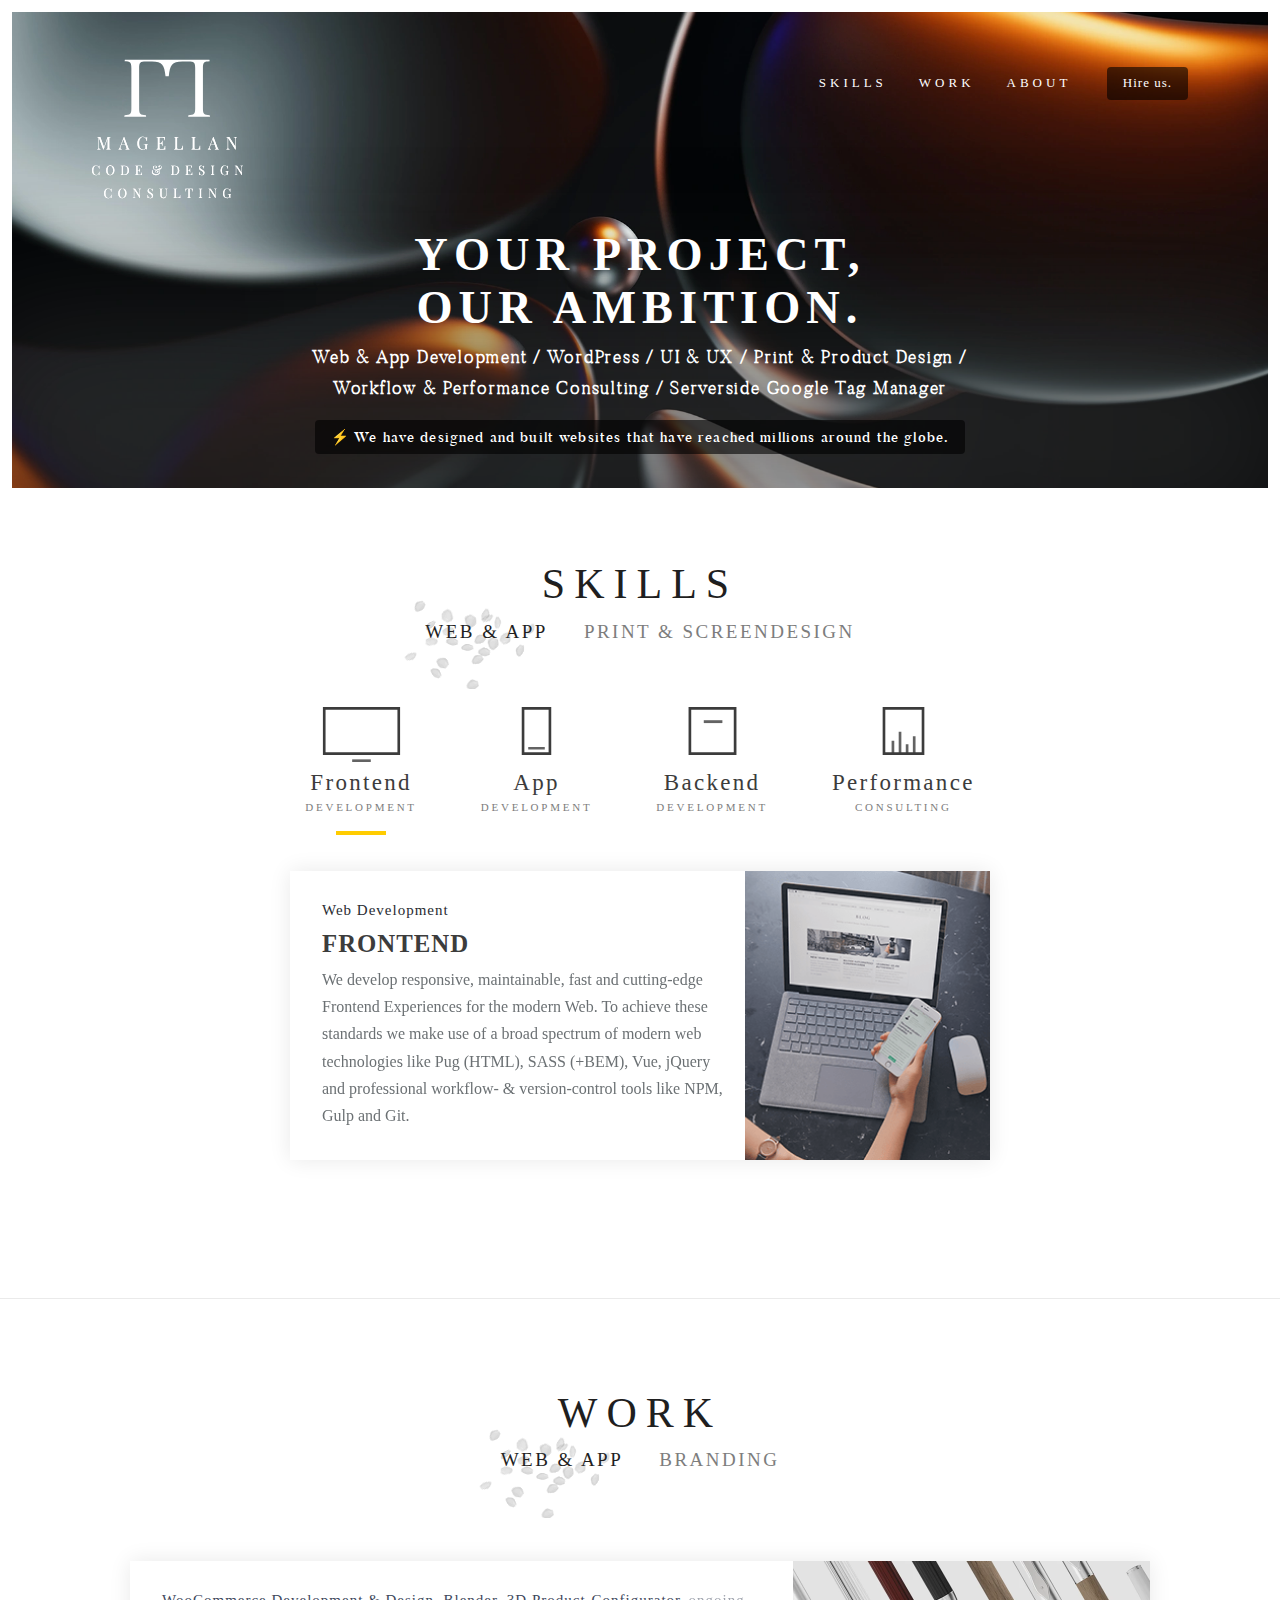
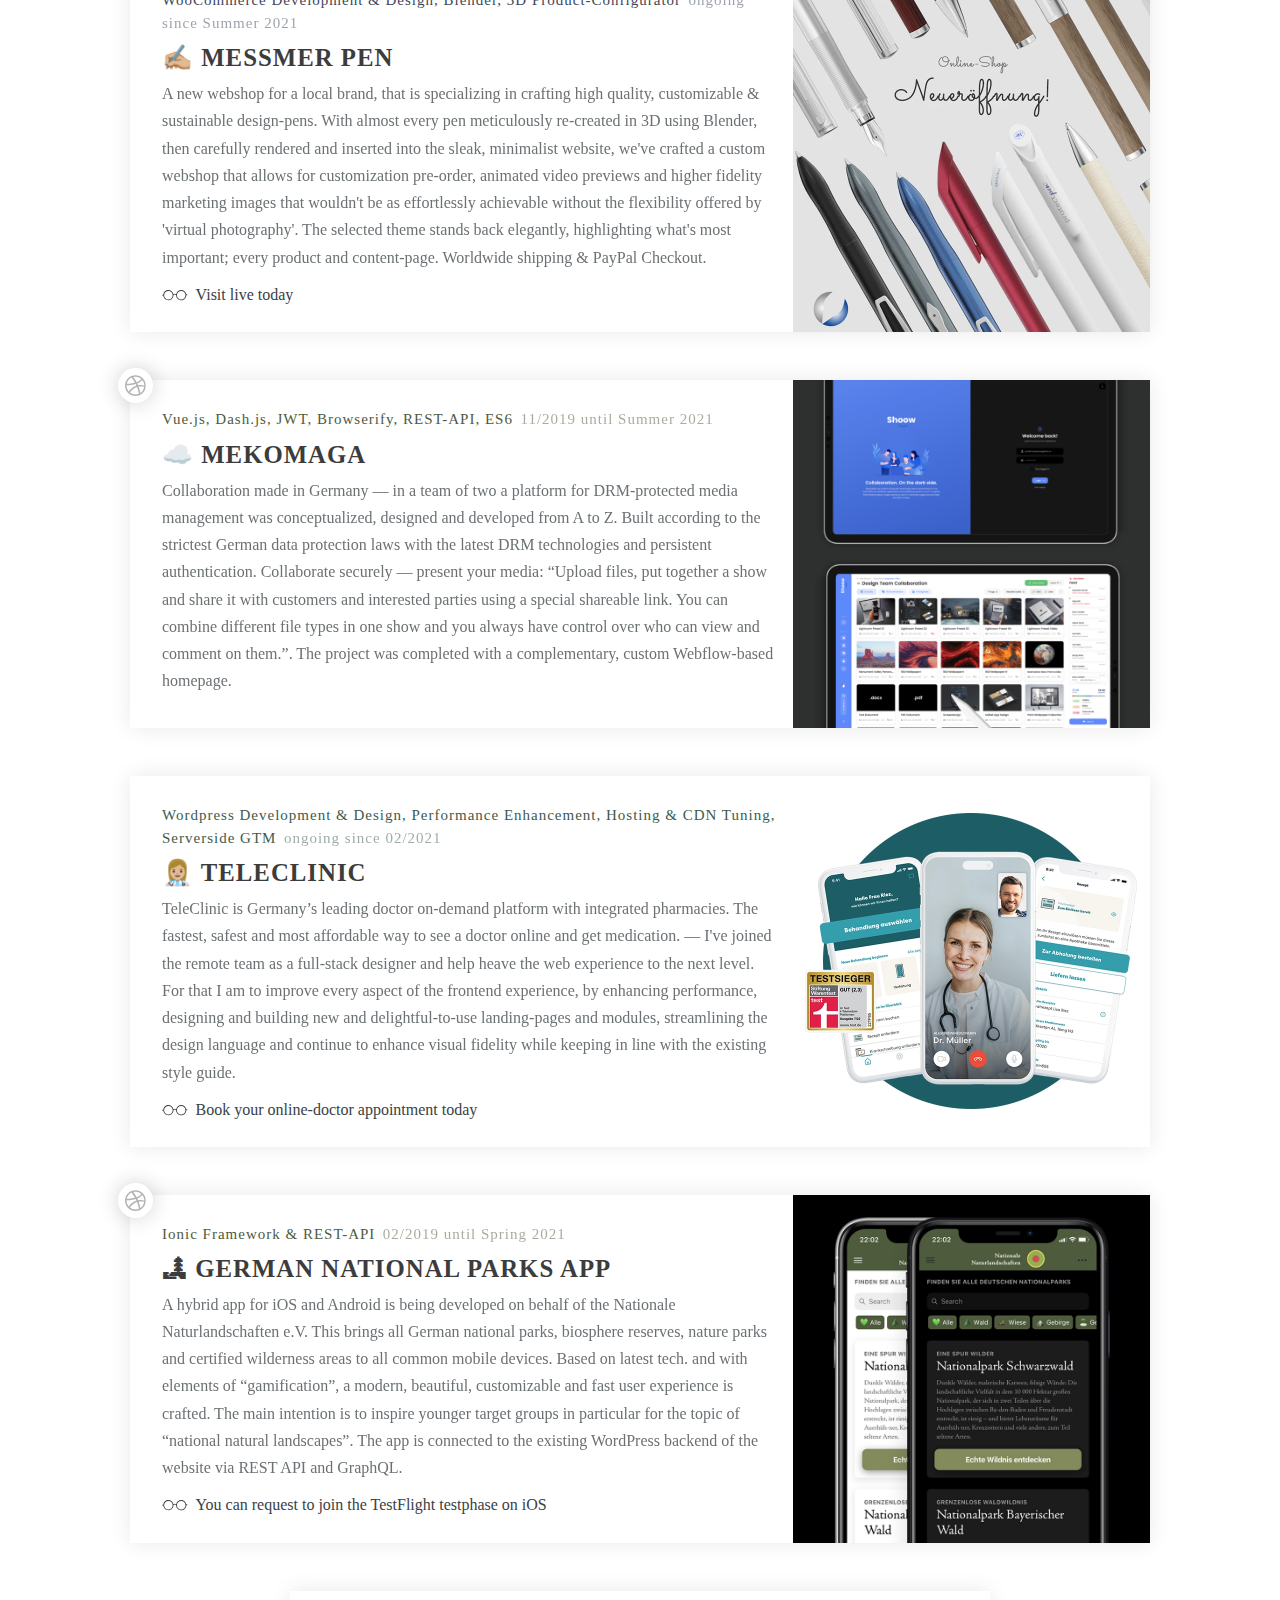
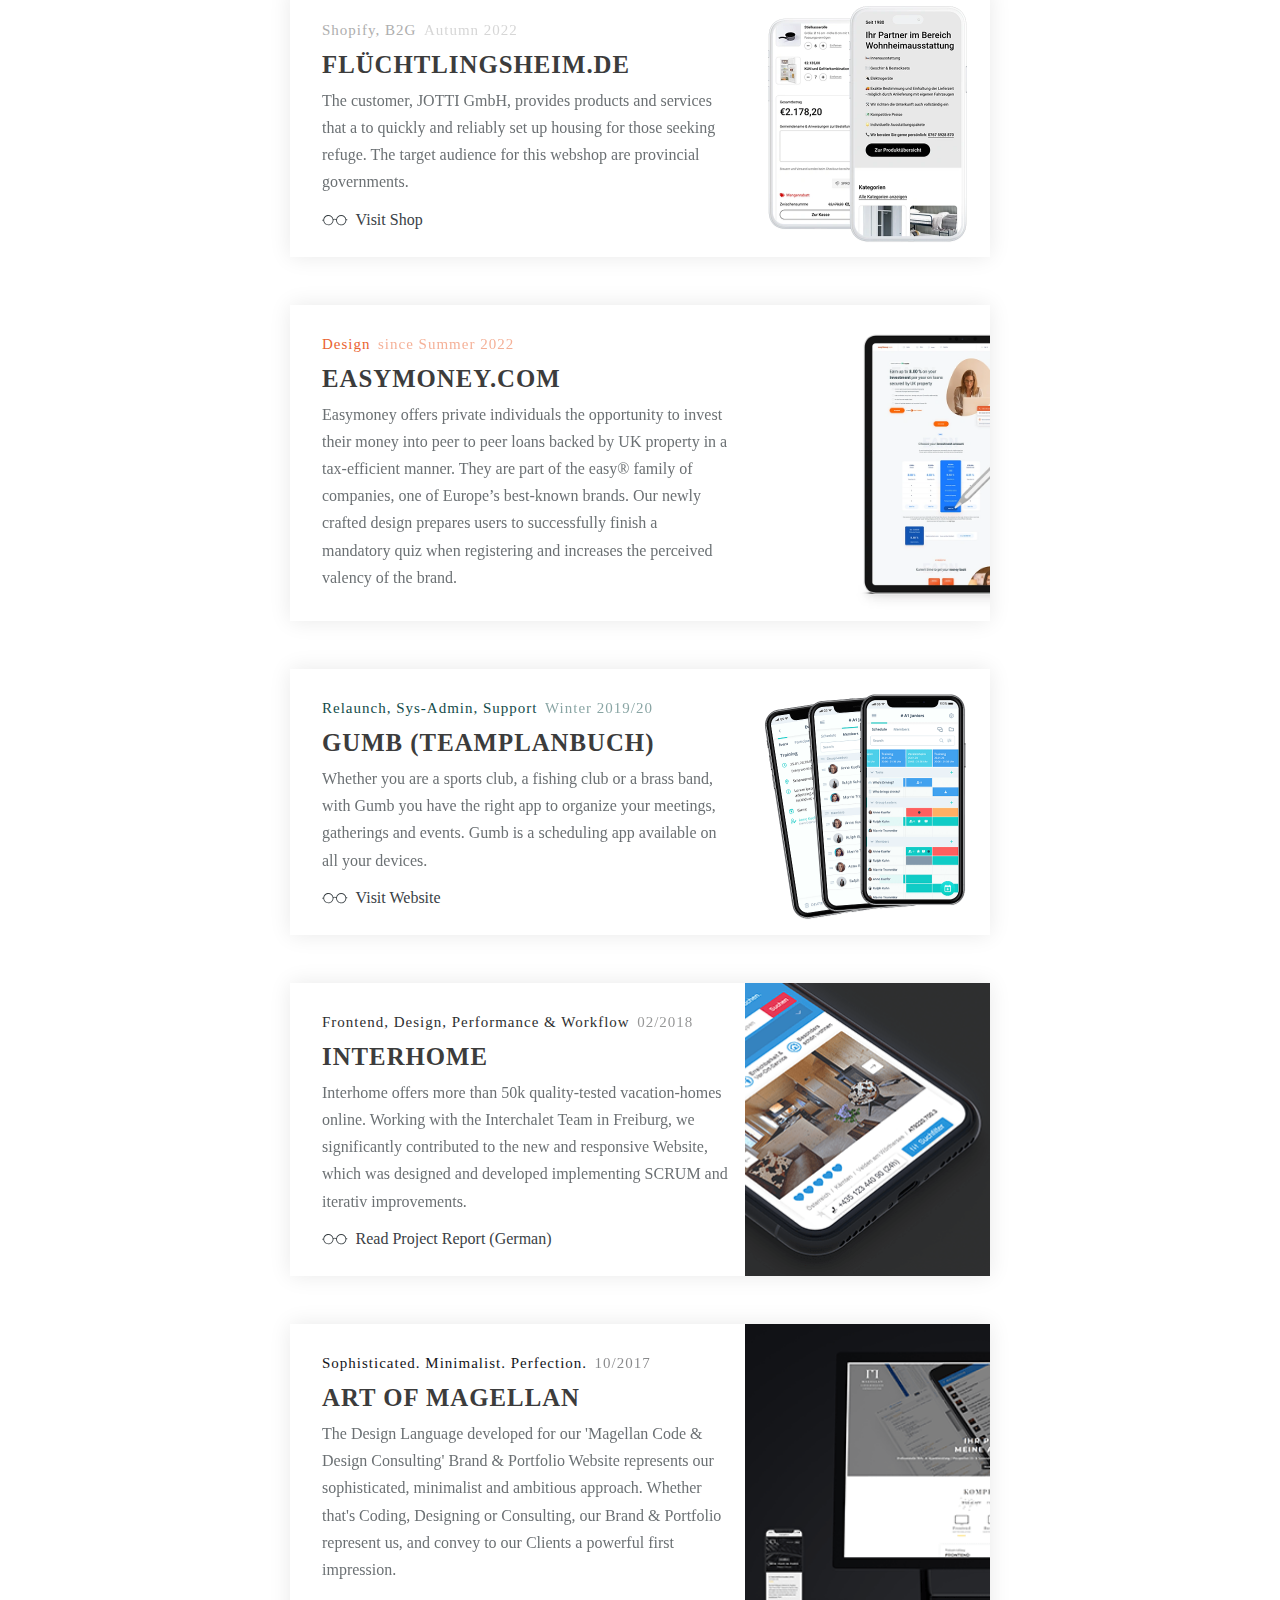
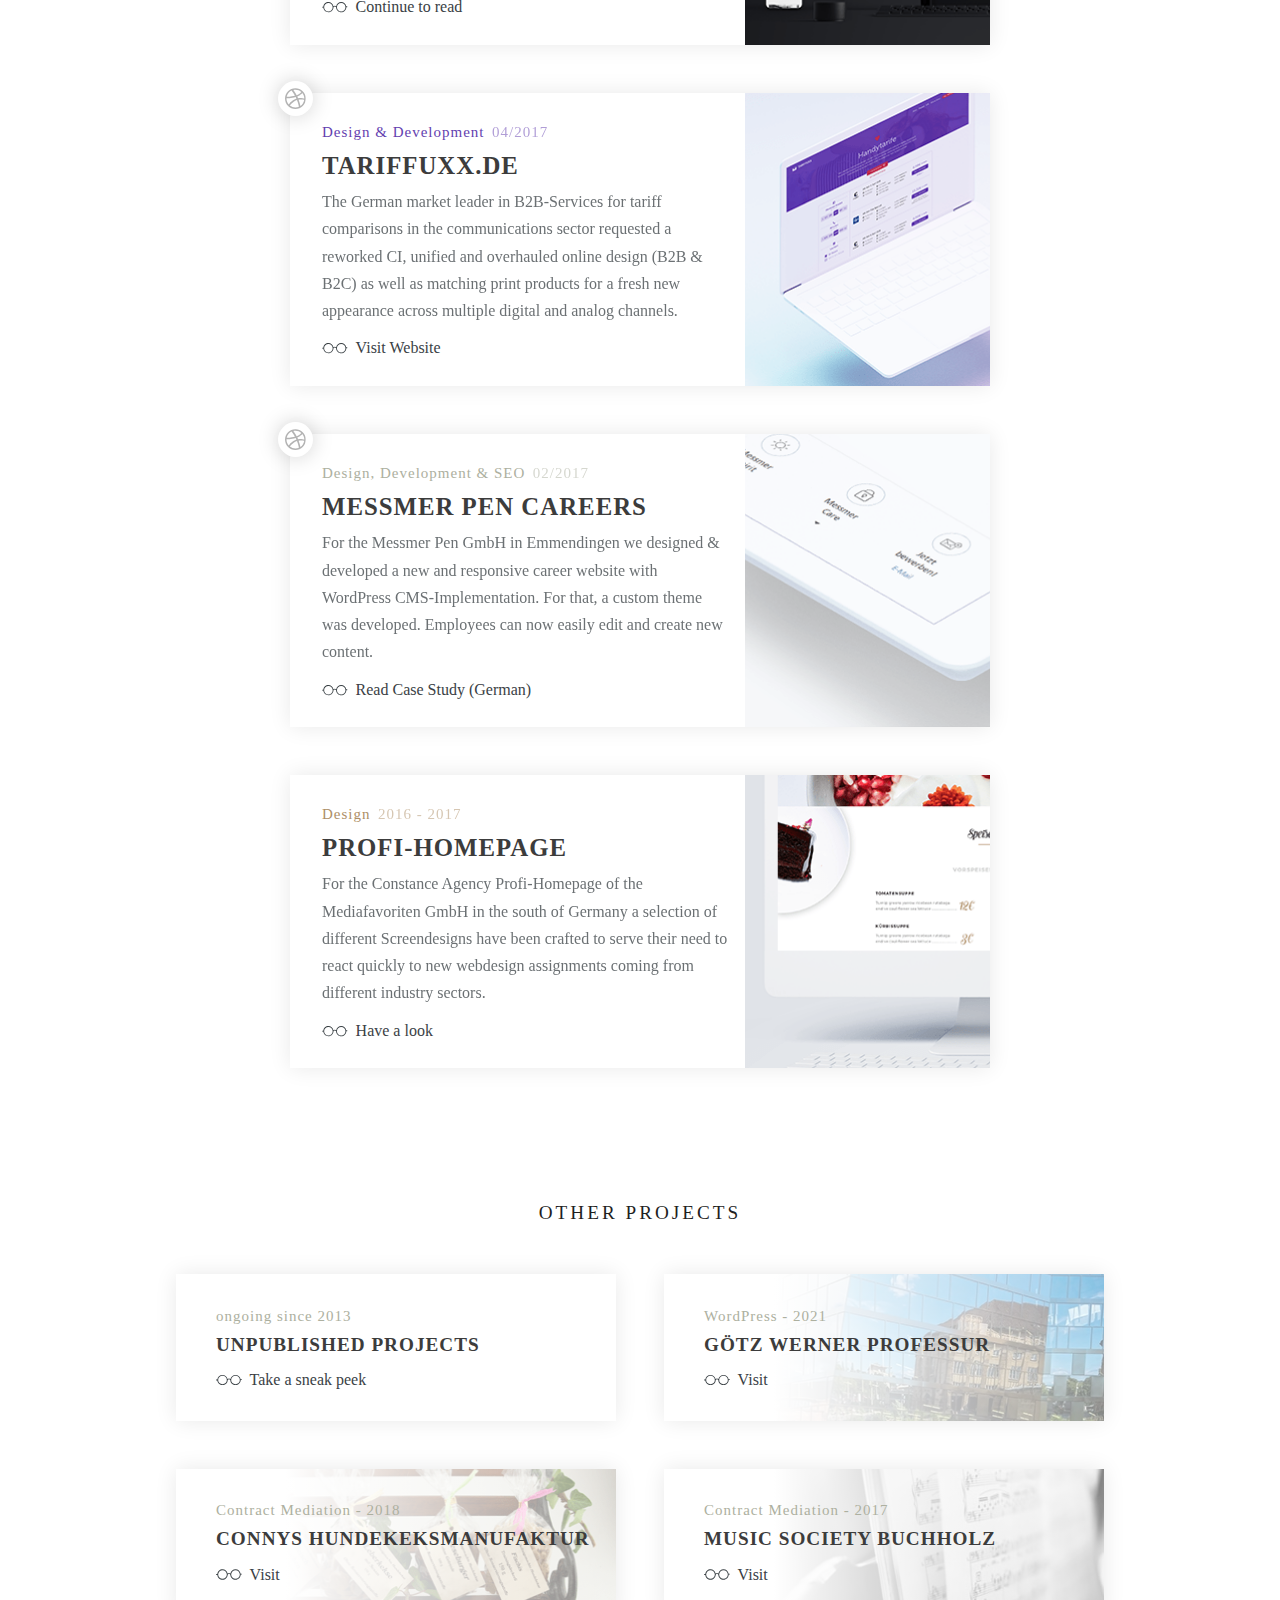
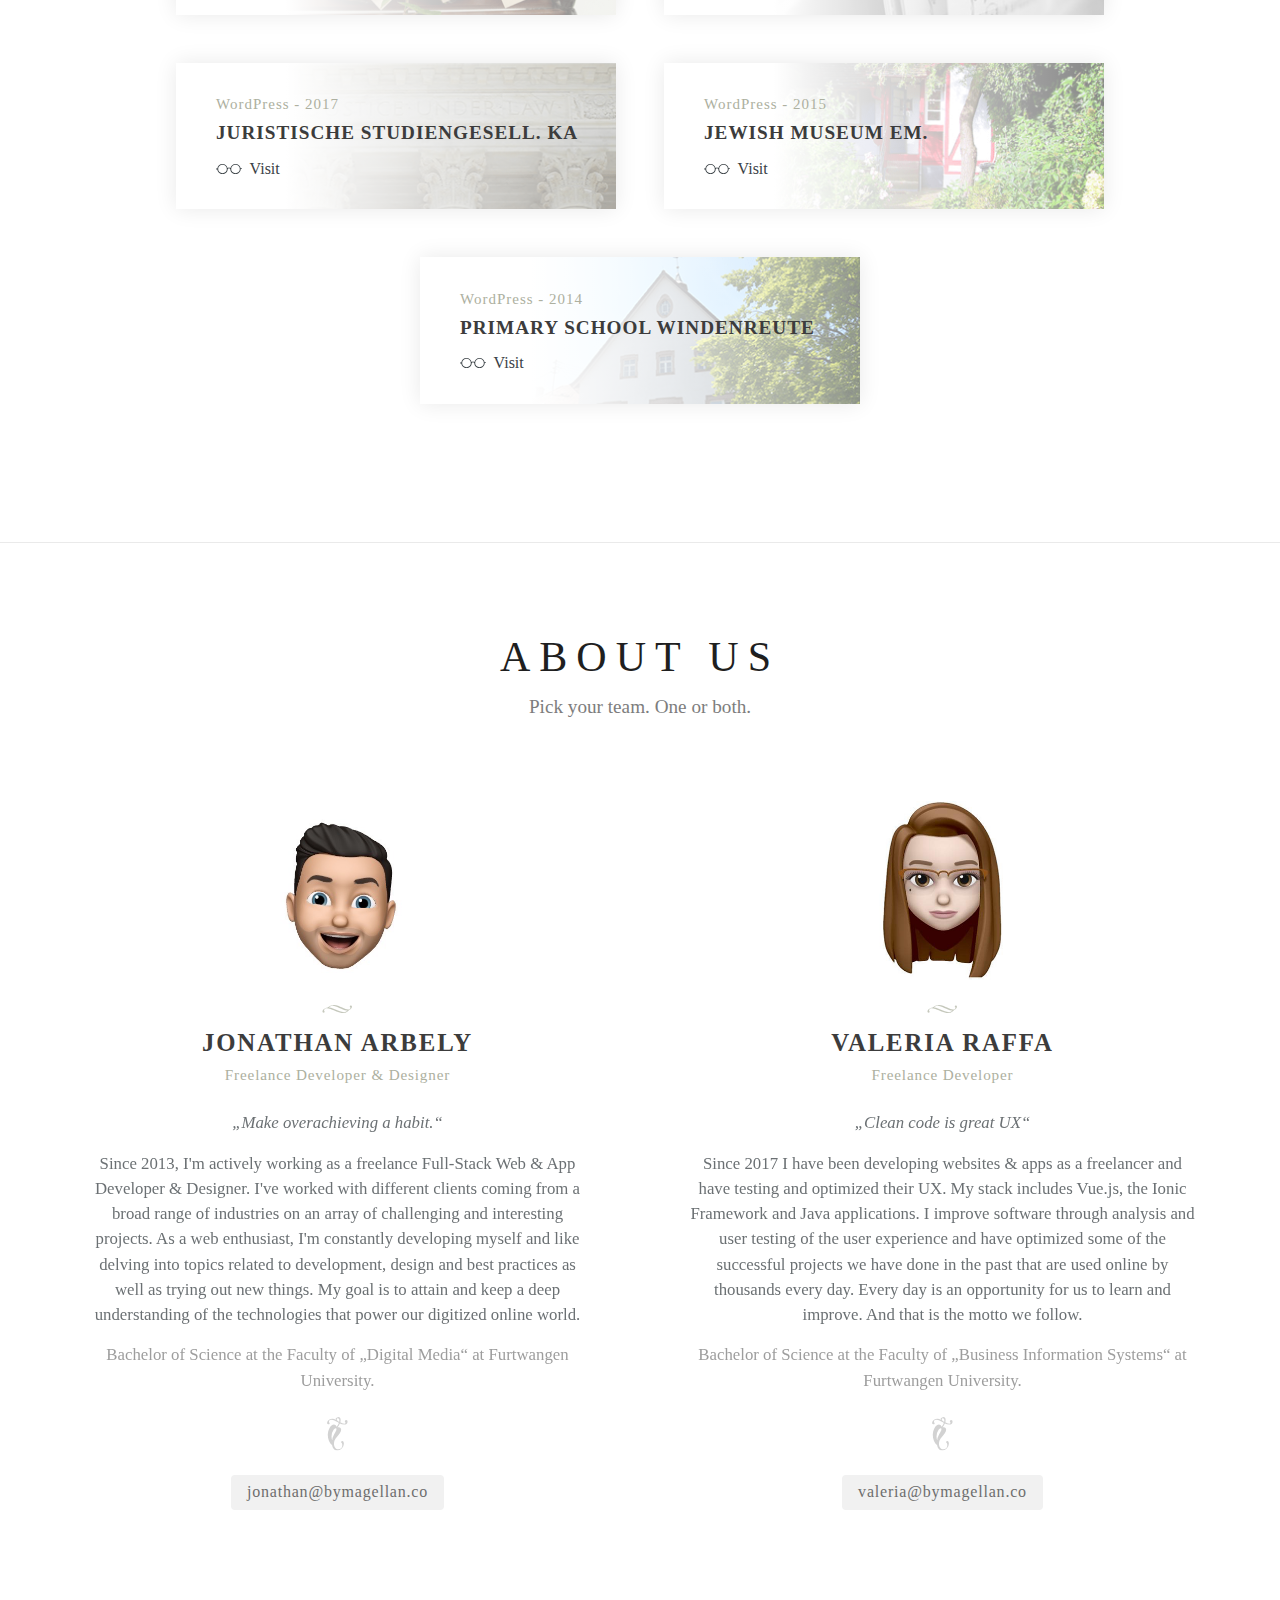
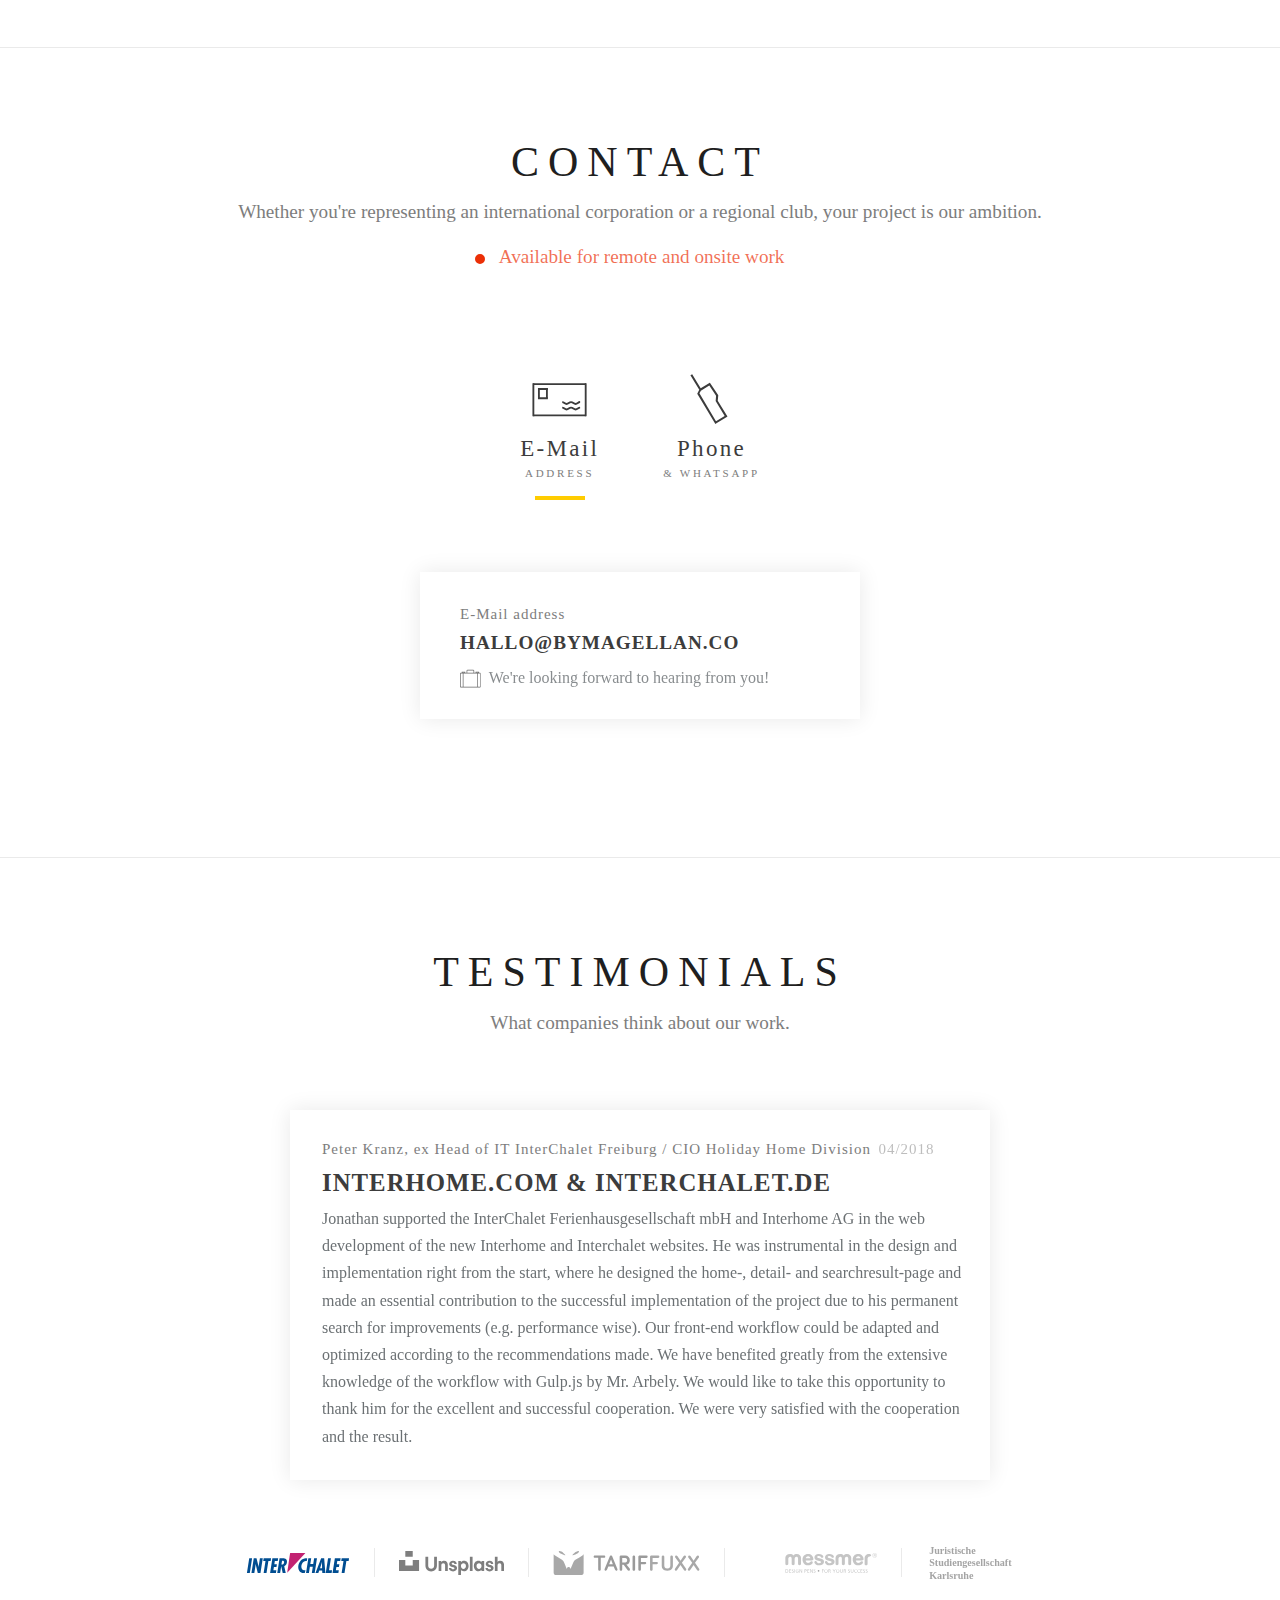
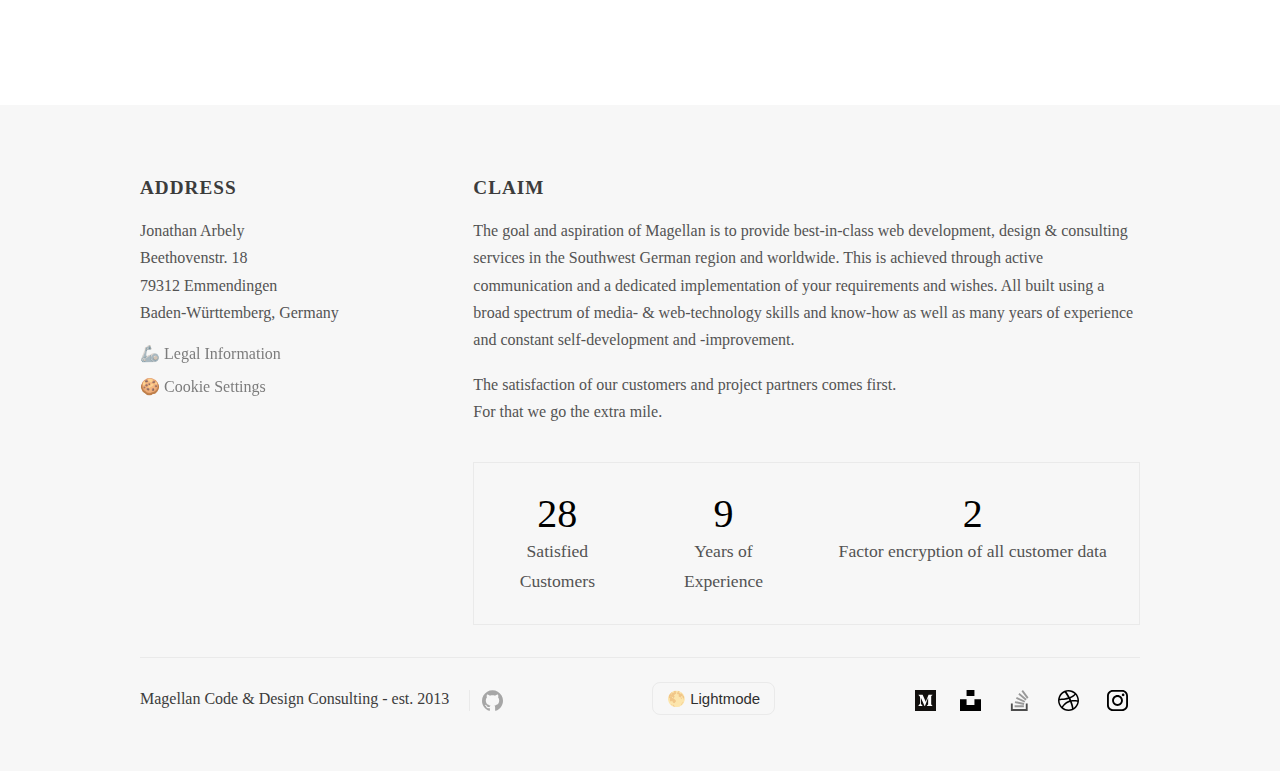
==== commit ab95dacf: "Switch index to EN" ====
--- a/index.html
+++ b/index.html
@@ -1,8 +1,8 @@
-<!DOCTYPE html>
-<html lang="de">
+<!DOCTYPE html)>
+<html lang="en">
   <head>
     <script src="https://cmp.osano.com/16CVteSNtipWO25QQ/42a3865d-5379-4cf9-86d5-96c141735223/osano.js"></script>
-    <script src="https://www.googletagmanager.com/gtag/js?id=UA-50961830-5" async></script>
+    <script src="https://www.googletagmanager.com/gtag/js?id=UA-50961830-5" async="async"></script>
     <script>
       window.dataLayer = window.dataLayer || [];
       function gtag(){dataLayer.push(arguments);}
@@ -10,35 +10,35 @@
       gtag('config', 'UA-50961830-5', {'anonymize_ip': true});
       
     </script>
-    <meta charset="utf-8">
-    <meta name="viewport" content="user-scalable=no, width=device-width, initial-scale=1, maximum-scale=1">
-    <meta name="theme-color" content="#1b1b1c">
-    <link rel="manifest" href="manifest.json">
-    <meta name="mobile-web-app-capable" content="yes">
-    <meta name="apple-mobile-web-app-capable" content="yes">
-    <meta name="application-name" content="Magellan">
-    <meta name="apple-mobile-web-app-status-bar-style" content="black">
-    <meta name="apple-mobile-web-app-title" content="Magellan">
-    <link rel="icon" sizes="192x192" href="/assets/images/pixel/appicon/m-192.png">
-    <link rel="apple-touch-icon" href="/assets/images/pixel/appicon/m-192.png">
-    <meta name="msapplication-TileImage" content="/assets/images/pixel/appicon/m-144.png">
-    <meta name="msapplication-TileColor" content="#1b1b1c">
-    <meta name="theme-color" content="#1b1b1c">
-    <meta property="og:title" content="Magellan">
-    <meta property="og:type" content="website">
-    <meta property="og:image" content="/assets/images/pixel/appicon/m-192.png">
-    <meta property="og:url" content="https://bymagellan.co/">
-    <link rel="icon" type="image/png" href="/assets/images/pixel/favicon.png">
+    <meta charset="utf-8"/>
+    <meta name="viewport" content="user-scalable=no, width=device-width, initial-scale=1, maximum-scale=1"/>
+    <meta name="theme-color" content="#1b1b1c"/>
+    <link rel="manifest" href="manifest.json"/>
+    <meta name="mobile-web-app-capable" content="yes"/>
+    <meta name="apple-mobile-web-app-capable" content="yes"/>
+    <meta name="application-name" content="Magellan"/>
+    <meta name="apple-mobile-web-app-status-bar-style" content="black"/>
+    <meta name="apple-mobile-web-app-title" content="Magellan"/>
+    <link rel="icon" sizes="192x192" href="/assets/images/pixel/appicon/m-192.png"/>
+    <link rel="apple-touch-icon" href="/assets/images/pixel/appicon/m-192.png"/>
+    <meta name="msapplication-TileImage" content="/assets/images/pixel/appicon/m-144.png"/>
+    <meta name="msapplication-TileColor" content="#1b1b1c"/>
+    <meta name="theme-color" content="#1b1b1c"/>
+    <meta property="og:title" content="Magellan"/>
+    <meta property="og:type" content="website"/>
+    <meta property="og:image" content="/assets/images/pixel/appicon/m-192.png"/>
+    <meta property="og:url" content="https://bymagellan.co/"/>
+    <link rel="icon" type="image/png" href="/assets/images/pixel/favicon.png"/>
         <title>Magellan Code & Design Consulting - Development & Design Freelancer</title>
-        <meta name="description" content="Ziel und Anspruch von Magellan ist es, branchenbeste Web- &amp; Appentwicklung und bestes Design anzubieten.">
-        <meta name="keywords" content="webentwicklung, frontend, backend, print, webdesign, design, freiburg, workflow, agentur, medienagentur, gulpjs, pug, html, css, ionic, ui, ux">
-        <meta property="og:description" content="Ziel und Anspruch von Magellan ist es, branchenbeste Web- &amp; Appentwicklung und bestes Design anzubieten.">
+        <meta name="description" content="The goal and aspiration of Magellan is to provide best-in-class webdevelopment, design &amp; consulting services."/>
+        <meta name="keywords" content="webdevelopment, frontend, backend, print, webdesign, design, freiburg, workflow, agency, media, gulpjs, pug, html, css"/>
+        <meta property="og:description" content="The goal and aspiration of Magellan is to provide best-in-class webdevelopment, design &amp; consulting services."/>
     <link rel="stylesheet" href="/assets/stylesheets/artofmagellan.css"/>
     <link rel="stylesheet" href="assets/stylesheets/pagespecific/index.css"/>
     <script src="/assets/bundle.js"></script>
-    <script src="/assets/javascript/interactive.min.js" async></script>
-    <script src="/assets/javascript/nav.min.js" async></script>
-    <script src="/assets/plugins/jquery-smoothscroll/jquery-smoothscroll.min.js" defer></script>
+    <script src="/assets/javascript/interactive.min.js" async="async"></script>
+    <script src="/assets/javascript/nav.min.js" async="async"></script>
+    <script src="/assets/plugins/jquery-smoothscroll/jquery-smoothscroll.min.js" defer="defer"></script>
   </head>
   <body>
     <div class="hide"><svg xmlns="http://www.w3.org/2000/svg" xmlns:xlink="http://www.w3.org/1999/xlink"><symbol viewBox="0 0 564.264 564.264" id="dribbble" xmlns="http://www.w3.org/2000/svg"><path d="M282.132 564.264c-38.76 0-75.276-7.446-109.548-22.338s-64.158-35.088-89.658-60.588-45.696-55.386-60.588-89.658S0 320.892 0 282.132s7.446-75.276 22.338-109.548 35.088-64.158 60.588-89.658 55.386-45.696 89.658-60.588S243.372 0 282.132 0s75.276 7.446 109.548 22.338 64.158 35.088 89.658 60.588 45.696 55.386 60.588 89.658 22.338 70.788 22.338 109.548-7.446 75.276-22.338 109.548-35.088 64.158-60.588 89.658-55.386 45.696-89.658 60.588c-34.272 14.89-70.788 22.338-109.548 22.338zM520.2 320.688c-2.04-.405-7.55-1.836-16.524-4.28-8.976-2.45-20.196-4.594-33.66-6.43s-28.866-2.958-46.206-3.363c-17.34-.408-35.394.813-54.162 3.672 7.752 21.624 14.484 42.126 20.196 61.506s10.506 36.618 14.382 51.714 6.732 27.744 8.568 37.944c1.836 10.198 3.162 17.137 3.978 20.81 26.93-18.36 49.473-41.413 67.626-69.157 18.156-27.748 30.09-58.55 35.802-92.415zm-143.82 183.6c-.816-5.307-2.448-13.668-4.896-25.092-2.445-11.427-5.712-25.194-9.792-41.313-4.077-16.116-9.075-34.068-14.99-53.854-5.917-19.79-13.16-40.7-21.73-62.73-.408.407-1.02.61-1.836.61-33.864 11.833-62.628 26.01-86.292 42.535-23.664 16.52-42.942 32.436-57.834 47.733s-25.806 28.662-32.742 40.086-11.016 18.156-12.24 20.196c20.808 15.912 43.656 28.354 68.544 37.332 24.888 8.976 51.408 13.464 79.56 13.464 33.048.004 64.464-6.32 94.248-18.968zM102.816 443.7c1.224-2.448 6.324-10.2 15.3-23.258 8.976-13.057 21.726-27.946 38.25-44.677 16.524-16.728 36.618-33.558 60.282-50.488 23.664-16.934 51.204-30.497 82.62-40.697 1.632-.816 3.162-1.326 4.59-1.53 1.43-.204 2.958-.714 4.593-1.53a957.878 957.878 0 0 0-9.79-20.196 919.979 919.979 0 0 1-9.793-20.196c-30.192 8.976-59.568 15.81-88.128 20.502s-54.163 8.058-76.807 10.098c-22.644 2.04-41.412 3.162-56.304 3.366s-23.768.306-26.624.306v7.344c0 31.008 5.508 60.18 16.524 87.516s26.11 51.816 45.286 73.44zM46.512 233.172c2.448 0 10.2-.102 23.256-.306s29.58-1.224 49.572-3.06 42.942-4.794 68.85-8.874 52.938-9.792 81.09-17.136c-10.2-17.544-20.298-34.272-30.294-50.184s-19.074-30.09-27.234-42.534c-8.16-12.444-15.096-22.746-20.808-30.906s-9.384-13.464-11.016-15.912c-34.272 15.912-63.138 38.658-86.598 68.238s-39.066 63.138-46.818 100.674zM225.828 48.348c1.632 2.04 5.406 7.14 11.322 15.3s13.056 18.564 21.42 31.212c8.364 12.648 17.544 27.03 27.54 43.146 9.996 16.116 19.893 33.15 29.685 51.102 21.216-7.752 39.576-16.422 55.08-26.01s28.354-18.666 38.556-27.234 17.854-15.912 22.95-22.032c5.1-6.12 8.263-9.996 9.487-11.628-21.624-19.176-46.002-34.068-73.137-44.676-27.132-10.608-55.998-15.912-86.598-15.912-18.768 0-37.536 2.244-56.304 6.732zm242.964 82.008c-1.227 1.632-4.794 5.814-10.71 12.546-5.916 6.732-14.28 14.688-25.092 23.868-10.813 9.18-24.378 18.972-40.698 29.376s-35.7 20.094-58.143 29.07a461.668 461.668 0 0 1 8.264 17.442 1142.22 1142.22 0 0 1 7.647 17.442 81.141 81.141 0 0 0 2.755 6.12 81.978 81.978 0 0 1 2.757 6.12c19.99-2.448 39.573-3.468 58.752-3.06 19.176.408 36.516 1.326 52.02 2.754s28.356 3.06 38.556 4.896 16.32 2.958 18.36 3.366c-.408-28.56-5.304-55.488-14.688-80.784s-22.644-48.348-39.78-69.156z"/></symbol><symbol viewBox="0 0 438.549 438.549" id="github" xmlns="http://www.w3.org/2000/svg"><path d="M409.132 114.573c-19.608-33.596-46.205-60.194-79.798-79.8C295.736 15.166 259.057 5.365 219.27 5.365c-39.78 0-76.47 9.804-110.062 29.408-33.596 19.605-60.192 46.204-79.8 79.8C9.803 148.168 0 184.853 0 224.63c0 47.78 13.94 90.745 41.827 128.906 27.884 38.164 63.906 64.572 108.063 79.227 5.14.954 8.945.283 11.42-1.996 2.474-2.282 3.71-5.14 3.71-8.562 0-.57-.05-5.708-.144-15.417-.098-9.71-.144-18.18-.144-25.406l-6.567 1.136c-4.187.767-9.47 1.092-15.846 1-6.375-.09-12.992-.757-19.843-2-6.854-1.23-13.23-4.085-19.13-8.558-5.898-4.473-10.085-10.328-12.56-17.556l-2.855-6.57c-1.903-4.374-4.9-9.233-8.992-14.56-4.093-5.33-8.232-8.944-12.42-10.847l-1.998-1.43c-1.332-.952-2.568-2.1-3.71-3.43-1.143-1.33-1.998-2.663-2.57-3.997-.57-1.335-.097-2.43 1.428-3.29 1.525-.858 4.28-1.275 8.28-1.275l5.708.853c3.807.763 8.516 3.042 14.133 6.85 5.615 3.807 10.23 8.755 13.847 14.843 4.38 7.807 9.657 13.755 15.846 17.848 6.184 4.093 12.42 6.136 18.7 6.136 6.28 0 11.703-.476 16.273-1.423 4.565-.95 8.848-2.382 12.847-4.284 1.713-12.758 6.377-22.56 13.988-29.41-10.847-1.14-20.6-2.857-29.263-5.14-8.658-2.286-17.605-5.996-26.835-11.14-9.235-5.137-16.896-11.516-22.985-19.126-6.09-7.614-11.088-17.61-14.987-29.98-3.9-12.373-5.852-26.647-5.852-42.825 0-23.035 7.52-42.637 22.557-58.817-7.044-17.318-6.38-36.732 1.997-58.24 5.52-1.715 13.706-.428 24.554 3.853 10.85 4.284 18.794 7.953 23.84 10.995 5.046 3.04 9.09 5.618 12.135 7.708 17.706-4.947 35.977-7.42 54.82-7.42s37.116 2.473 54.822 7.42l10.85-6.85c7.418-4.57 16.18-8.757 26.26-12.564 10.09-3.806 17.803-4.854 23.135-3.14 8.562 21.51 9.325 40.923 2.28 58.24 15.035 16.18 22.558 35.788 22.558 58.818 0 16.178-1.958 30.497-5.853 42.966-3.9 12.47-8.94 22.457-15.125 29.98-6.19 7.52-13.9 13.85-23.13 18.985-9.233 5.14-18.183 8.85-26.84 11.135-8.663 2.286-18.416 4.004-29.264 5.146 9.894 8.563 14.842 22.078 14.842 40.54v60.237c0 3.422 1.19 6.28 3.572 8.562 2.38 2.278 6.136 2.95 11.276 1.994 44.163-14.653 80.185-41.062 108.068-79.226 27.88-38.16 41.826-81.126 41.826-128.906-.01-39.77-9.818-76.454-29.414-110.05z" fill="#a6a6a6"/></symbol><symbol viewBox="0 0 60 60" id="iconset--briefcase" xmlns="http://www.w3.org/2000/svg"><path d="M56.99 13.5H55v-3H45v3h-4V7.706A3.21 3.21 0 0 0 37.794 4.5H22.206A3.21 3.21 0 0 0 19 7.706V13.5h-4v-3H5v3H3.01C1.35 13.5 0 14.85 0 16.51v35.98c0 1.66 1.35 3.01 3.01 3.01h53.98c1.66 0 3.01-1.35 3.01-3.01V16.51c0-1.66-1.35-3.01-3.01-3.01zm-9.99-1h6v1h-6v-1zM21 7.706c0-.665.54-1.206 1.206-1.206h15.588C38.46 6.5 39 7.04 39 7.706V13.5H21V7.706zM19 15.5h31v38H10v-38h9zm-12-3h6v1H7v-1zM2 52.49V16.51c0-.557.453-1.01 1.01-1.01H8v38H3.01c-.557 0-1.01-.453-1.01-1.01zm56 0c0 .557-.453 1.01-1.01 1.01H52v-38h4.99c.557 0 1.01.453 1.01 1.01v35.98z"/></symbol><symbol viewBox="0 0 594.149 594.149" id="iconset--double-tick" xmlns="http://www.w3.org/2000/svg"><path d="M448.8 161.925l-35.7-35.7-160.65 160.65 35.7 35.7 160.65-160.65zm107.1-35.7l-267.75 270.3-107.1-107.1-35.7 35.7 142.8 142.8 306-306-38.25-35.7zM0 325.125l142.8 142.8 35.7-35.7-142.8-142.8-35.7 35.7z"/></symbol><symbol viewBox="0 0 564.264 564.264" id="iconset--dribbble" xmlns="http://www.w3.org/2000/svg"><path d="M282.132 564.264c-38.76 0-75.276-7.446-109.548-22.338s-64.158-35.088-89.658-60.588-45.696-55.386-60.588-89.658S0 320.892 0 282.132s7.446-75.276 22.338-109.548 35.088-64.158 60.588-89.658 55.386-45.696 89.658-60.588S243.372 0 282.132 0s75.276 7.446 109.548 22.338 64.158 35.088 89.658 60.588 45.696 55.386 60.588 89.658 22.338 70.788 22.338 109.548-7.446 75.276-22.338 109.548-35.088 64.158-60.588 89.658-55.386 45.696-89.658 60.588c-34.272 14.89-70.788 22.338-109.548 22.338zM520.2 320.688c-2.04-.405-7.55-1.836-16.524-4.28-8.976-2.45-20.196-4.594-33.66-6.43s-28.866-2.958-46.206-3.363c-17.34-.408-35.394.813-54.162 3.672 7.752 21.624 14.484 42.126 20.196 61.506s10.506 36.618 14.382 51.714 6.732 27.744 8.568 37.944c1.836 10.198 3.162 17.137 3.978 20.81 26.93-18.36 49.473-41.413 67.626-69.157 18.156-27.748 30.09-58.55 35.802-92.415zm-143.82 183.6c-.816-5.307-2.448-13.668-4.896-25.092-2.445-11.427-5.712-25.194-9.792-41.313-4.077-16.116-9.075-34.068-14.99-53.854-5.917-19.79-13.16-40.7-21.73-62.73-.408.407-1.02.61-1.836.61-33.864 11.833-62.628 26.01-86.292 42.535-23.664 16.52-42.942 32.436-57.834 47.733s-25.806 28.662-32.742 40.086-11.016 18.156-12.24 20.196c20.808 15.912 43.656 28.354 68.544 37.332 24.888 8.976 51.408 13.464 79.56 13.464 33.048.004 64.464-6.32 94.248-18.968zM102.816 443.7c1.224-2.448 6.324-10.2 15.3-23.258 8.976-13.057 21.726-27.946 38.25-44.677 16.524-16.728 36.618-33.558 60.282-50.488 23.664-16.934 51.204-30.497 82.62-40.697 1.632-.816 3.162-1.326 4.59-1.53 1.43-.204 2.958-.714 4.593-1.53a957.878 957.878 0 0 0-9.79-20.196 919.979 919.979 0 0 1-9.793-20.196c-30.192 8.976-59.568 15.81-88.128 20.502s-54.163 8.058-76.807 10.098c-22.644 2.04-41.412 3.162-56.304 3.366s-23.768.306-26.624.306v7.344c0 31.008 5.508 60.18 16.524 87.516s26.11 51.816 45.286 73.44zM46.512 233.172c2.448 0 10.2-.102 23.256-.306s29.58-1.224 49.572-3.06 42.942-4.794 68.85-8.874 52.938-9.792 81.09-17.136c-10.2-17.544-20.298-34.272-30.294-50.184s-19.074-30.09-27.234-42.534c-8.16-12.444-15.096-22.746-20.808-30.906s-9.384-13.464-11.016-15.912c-34.272 15.912-63.138 38.658-86.598 68.238s-39.066 63.138-46.818 100.674zM225.828 48.348c1.632 2.04 5.406 7.14 11.322 15.3s13.056 18.564 21.42 31.212c8.364 12.648 17.544 27.03 27.54 43.146 9.996 16.116 19.893 33.15 29.685 51.102 21.216-7.752 39.576-16.422 55.08-26.01s28.354-18.666 38.556-27.234 17.854-15.912 22.95-22.032c5.1-6.12 8.263-9.996 9.487-11.628-21.624-19.176-46.002-34.068-73.137-44.676-27.132-10.608-55.998-15.912-86.598-15.912-18.768 0-37.536 2.244-56.304 6.732zm242.964 82.008c-1.227 1.632-4.794 5.814-10.71 12.546-5.916 6.732-14.28 14.688-25.092 23.868-10.813 9.18-24.378 18.972-40.698 29.376s-35.7 20.094-58.143 29.07a461.668 461.668 0 0 1 8.264 17.442 1142.22 1142.22 0 0 1 7.647 17.442 81.141 81.141 0 0 0 2.755 6.12 81.978 81.978 0 0 1 2.757 6.12c19.99-2.448 39.573-3.468 58.752-3.06 19.176.408 36.516 1.326 52.02 2.754s28.356 3.06 38.556 4.896 16.32 2.958 18.36 3.366c-.408-28.56-5.304-55.488-14.688-80.784s-22.644-48.348-39.78-69.156z" fill="#b3b3b3"/></symbol><symbol viewBox="0 0 60 60" id="iconset--eyeglasses" xmlns="http://www.w3.org/2000/svg"><path d="M59 28h-2.18c-.95-5.666-5.85-10-11.748-10-5.822 0-10.696 4.12-11.825 9.58-.97-.815-2.08-1.247-3.247-1.247-1.167 0-2.274.432-3.245 1.245C25.64 22.118 20.825 18 15.072 18c-6.316 0-11.507 4.85-12.02 11H1a1 1 0 1 0 0 2h2.05c.515 6.15 5.706 11 12.022 11 6.467 0 11.736-5.207 11.91-11.67.854-1.286 1.916-1.997 3.018-1.997 1.102 0 2.164.712 3.017 1.996.178 6.463 5.51 11.67 12.055 11.67C51.65 42 57 36.617 57 30h2a1 1 0 1 0 0-2zM15.072 40C9.52 40 5 35.514 5 30s4.52-10 10.072-10C20.64 20 25 24.393 25 30s-4.36 10-9.928 10zm30 0C39.52 40 35 35.514 35 30s4.52-10 10.072-10C50.64 20 55 24.393 55 30s-4.36 10-9.928 10z" fill="#3a4145"/></symbol><symbol id="iconset--prev" viewBox="0 0 32.635 32.635" xmlns="http://www.w3.org/2000/svg"><defs id="agdefs41"><style id="agstyle2">.agcls-1{fill:#1b1b1b;fill-rule:evenodd}</style></defs><path d="M3.856 15.998a.878.878 0 0 1 .18-.272l6.68-6.68a.836.836 0 0 1 1.18.001.83.83 0 0 1 0 1.18l-5.253 5.255h21.364a.836.836 0 0 1 0 1.67H6.643l5.254 5.255a.832.832 0 0 1 0 1.18.832.832 0 0 1-1.18 0l-6.68-6.678a.852.852 0 0 1-.18-.912z" class="agcls-1" id="agpath6" fill="#1b1b1b" fill-rule="evenodd" stroke-width=".835"/></symbol><symbol viewBox="0 0 564.264 564.264" id="iconset--xing" xmlns="http://www.w3.org/2000/svg"><path d="M412.475 8.516c-22.357 38.429-190.034 332.908-190.034 333.871-.085.696 27.86 50.303 61.915 110.217l62.007 108.904 65.325.086h65.326l-1.05-2.008c-.872-1.574-84.363-148.029-115.628-202.872l-8.036-14.15 9.604-16.853c5.327-9.342 48.906-85.675 96.854-169.6 47.941-84.014 87.157-152.83 87.157-153.093 0-.177-29.258-.348-65.063-.348H415.88zM42.884 105.193c0 .177 16.329 28.995 36.245 64.1l36.244 63.75-15.633 25.591c-62.707 103.316-79.56 131-80.433 132.568l-.958 1.83h122.877l48.644-79.994 48.558-79.994-36.33-64.1-36.416-64.1H104.28c-33.798 0-61.396.172-61.396.349z" fill="#b3b3b3"/></symbol><symbol viewBox="0 0 169.063 169.063" id="instagram" xmlns="http://www.w3.org/2000/svg"><path d="M122.406 0H46.654C20.93 0 0 20.93 0 46.655v75.752c0 25.726 20.93 46.655 46.654 46.655h75.752c25.727 0 46.656-20.93 46.656-46.655V46.655C169.062 20.93 148.132 0 122.406 0zm31.657 122.407c0 17.455-14.2 31.655-31.656 31.655H46.654C29.2 154.062 15 139.862 15 122.407V46.655C15 29.2 29.2 15 46.654 15h75.752c17.455 0 31.656 14.2 31.656 31.655v75.752z"/><path d="M84.53 40.97c-24.02 0-43.562 19.542-43.562 43.563 0 24.02 19.542 43.56 43.563 43.56s43.564-19.54 43.564-43.56c0-24.02-19.542-43.563-43.563-43.563zm0 72.123c-15.748 0-28.562-12.812-28.562-28.56 0-15.75 12.813-28.564 28.563-28.564s28.564 12.812 28.564 28.562c0 15.75-12.814 28.56-28.563 28.56zm45.39-84.843c-2.89 0-5.728 1.17-7.77 3.22a11.057 11.057 0 0 0-3.23 7.78c0 2.892 1.18 5.73 3.23 7.78 2.04 2.04 4.88 3.22 7.77 3.22 2.9 0 5.73-1.18 7.78-3.22 2.05-2.05 3.22-4.89 3.22-7.78 0-2.9-1.17-5.74-3.22-7.78-2.04-2.05-4.88-3.22-7.78-3.22z"/></symbol><symbol viewBox="0 0 19 31" id="leaf" xmlns="http://www.w3.org/2000/svg"><defs><style>.ajcls-1{fill:#1f1f1f;fill-rule:evenodd;opacity:.2}</style></defs><path id="ajleaf" class="ajcls-1" d="M15.73 6.99a9.32 9.32 0 0 1-3.92-1.09 16.455 16.455 0 0 1-2.25 3.6l.06.06a4.934 4.934 0 0 1 1.4-.15 2.308 2.308 0 0 1 1.94 2.46c0 2.25-2 4.27-3.78 6.41-2.03 2.48-2.85 3.98-2.85 6.53 0 2.65 1.81 4.95 3.95 4.95a3.823 3.823 0 0 0 3.74-3.8 2.957 2.957 0 0 0-.87-2.38.457.457 0 0 1-.17-.64 1.13 1.13 0 0 1 1.03-.76c.98 0 1.46 1.3 1.46 2.34 0 3.41-3.07 6.48-6.12 6.48-3.24 0-4.54-3.16-4.65-4.84C2.33 24.23.61 20.82.61 16.11a11.937 11.937 0 0 1 1.52-5.8c1.13-2.05 2.77-3.3 4.29-3.3a2.778 2.778 0 0 1 2.4 2.1 14.02 14.02 0 0 0 2-3.61c-.99-.57-2.57-1.43-3.61-1.94a7.425 7.425 0 0 0-3.42-.91c-1.43 0-2.03.84-2.03 1.56a1.55 1.55 0 0 0 .51 1.24.44.44 0 0 1 .06.55 1.21 1.21 0 0 1-1.1.8A1.34 1.34 0 0 1 0 5.32a3.822 3.822 0 0 1 1.79-2.71 5.4 5.4 0 0 1 3.08-.95 6.69 6.69 0 0 1 3.21 1.05l.03-.06a1.388 1.388 0 0 1-.24-.75A1.245 1.245 0 0 1 9.13.69 1.807 1.807 0 0 1 10.55 0c.97 0 1.93.86 1.93 2.64a7.4 7.4 0 0 1-.33 2.29 8.7 8.7 0 0 0 3.7 1.22.948.948 0 0 0 1.08-.84 1.212 1.212 0 0 0-.38-.91.518.518 0 0 1-.13-.62 1.29 1.29 0 0 1 1.24-.97A1.426 1.426 0 0 1 19 4.3c0 1.65-1.61 2.69-3.24 2.69h-.03zm-7.56 3.4c-.37 0-1.22.09-2.17 1.45a10.62 10.62 0 0 0-1.87 6.38 9.243 9.243 0 0 0 .46 3.09h.16A9.787 9.787 0 0 1 6 17.12c.84-1.73 1.72-3.2 2-3.87 1.16-2.25.36-2.86.2-2.86h-.03zm1.69-9.22a.975.975 0 0 0-.99 1.02 1.712 1.712 0 0 0 1 1.47c.34.19 1.12.65 1.32.76a7.457 7.457 0 0 0 .11-1.07c0-1.55-.64-2.18-1.41-2.18h-.03z"/></symbol><symbol viewBox="0 0 332.82 79.989" id="logos--unicef" xmlns="http://www.w3.org/2000/svg"><path d="M286.612-.024c-17.338 0-31.447 14.116-31.447 31.46 0 17.354 14.11 31.464 31.447 31.464 17.346 0 31.455-14.11 31.455-31.463 0-17.345-14.11-31.46-31.455-31.46m24.54 13.905a44.083 44.083 0 0 1-5.063 2.933 32.666 32.666 0 0 0-3.757-5.882 29.028 29.028 0 0 0 3.664-2.622 30.223 30.223 0 0 1 5.154 5.572M297.92 3.445a30.042 30.042 0 0 1 7.048 4.044 28.74 28.74 0 0 1-3.467 2.448 32.55 32.55 0 0 0-5.177-4.787 16 16 0 0 0 1.598-1.705m2.438 7.14a29.472 29.472 0 0 1-5.3 2.215 47.27 47.27 0 0 0-2.62-5.13 14.447 14.447 0 0 0 2.865-1.68 31.863 31.863 0 0 1 5.055 4.596m-3.72-7.62c-.427.506-.895.98-1.392 1.416a32.92 32.92 0 0 0-5.27-2.918c2.29.247 4.52.75 6.663 1.503m-2.466 2.25c-.756.534-1.564.987-2.416 1.345a48.746 48.746 0 0 0-3.03-4.224 31.557 31.557 0 0 1 5.446 2.88m-6.91-2.656a45.88 45.88 0 0 1 3.248 4.445 12.88 12.88 0 0 1-3.248.57zm0 6.32a14.845 14.845 0 0 0 3.955-.733 43.507 43.507 0 0 1 2.58 5.003c-2.142.55-4.337.858-6.536.903zm-1.312-6.27v4.965a12.84 12.84 0 0 1-3.203-.57 47.28 47.28 0 0 1 3.202-4.394m-4.44 3.953a12.764 12.764 0 0 1-2.412-1.35 30.82 30.82 0 0 1 5.424-2.866 46.133 46.133 0 0 0-3.012 4.216m1.817-5.113a33.125 33.125 0 0 0-5.313 2.925 14.587 14.587 0 0 1-1.393-1.423 29.606 29.606 0 0 1 6.705-1.502m21.544 53.998c-4.18-2.29-4.262-5.478-4.045-6.646.226-1.19 1.044-.673 1.56-.673 2.75 0 5.647-.812 9.208-4.453 4.02-4.1 5.283-13.222-.895-19.16-6.656-6.41-13.734-5.29-18.3.473-.938 1.18-3.218 2.045-5.194 1.975-2.927-.11-1.085 2.195-1.085 2.673 0 .486-.44.818-.7.745-.995-.282-.597 1.19-.597 1.633 0 .447-.406.672-.63.672-1.23 0-.89 1.112-.854 1.407.037.297-.07.815-.482 1.04-.39.223-.855 1.19-.855 1.936 0 1.334 1.225 2.265 3.273 3.786 2.035 1.527 2.3 2.97 2.334 4.01.04 1.04.135 2.717.6 3.828.55 1.338.477 3.79-2.346 3.897-3.447.14-9.572 2.9-10.094 3.084-1.943.694-4.516.94-6.527.438a29.517 29.517 0 0 1-3.088-2.5c-.403-1.384.296-2.877 1-3.882 1.15 1.15 2.864 1.078 3.82 1.11.966.04 5.68-.7 6.35-.923.67-.226.968-.146 1.372 0 1.803.655 4.27.85 5.27-2.6 1.005-3.452-1.37-2.486-1.667-2.342-.3.15-.707.116-.555-.18.438-.88-.223-.79-.596-.822-.965-.097-2.23.93-2.635 1.304-.413.372-.823.33-.97.258-1.277-.64-5.092.284-6.27-1.785.11-.554-.97-8.946-1.527-10.396a1.444 1.444 0 0 1 .15-1.37c.97-1.46 3.64.105 5.088.07 1.735-.043 2.013-.768 2.487-1.355.46-.568.795-.252 1.04-.41.317-.202.02-.61.128-.833.115-.224.246-.114.54-.37.298-.267-.04-.818.108-1.044.428-.647 1.598-.125.895-1.816-.38-.924.152-1.93.67-2.6.842-1.086 4.088-5.652-1.635-10.4-5.463-4.525-10.992-4.155-14.557-.3-3.562 3.862-1.78 9.51-1.408 10.993.373 1.49-.697 2.837-1.928 3.42-.98.46-3.203 1.943-4.885 3.41.27-12.123 7.623-22.778 18.9-27.317.477.604 1.012 1.17 1.59 1.708-1.256.915-3.996 3.368-3.996 3.368s.374.055.722.14c.242.06.752.212.752.212s2.414-2.058 3.55-2.872c.882.67 1.847 1.23 2.87 1.68-.553.936-1.928 3.516-1.928 3.516s.318.193.61.382c.278.19.456.355.456.355s1.502-2.826 2.072-3.77c1.262.42 2.574.663 3.904.725v5.183c-.736-.025-2.637-.103-3.406-.178l-.482-.05.268.4c.207.3.36.597.504.87l.053.105.127.018c.56.043 2.29.104 2.938.12v9.43h1.312v-2.16c1.914-.092 3.512-.222 5.44-.39l.085-.01 1.693-1.5-.926.08a68.24 68.24 0 0 1-5.45.485l-.843.044v-5.98a30.57 30.57 0 0 0 7.056-.99c.63 1.558 1.824 5.332 1.824 5.332l1.234-.382s-1.193-3.75-1.82-5.312a30.116 30.116 0 0 0 5.65-2.398 31.217 31.217 0 0 1 3.72 5.775c-.93.438-2.62 1.036-2.614 1.036 1.354.146 2.383.47 2.383.47s.48-.206.787-.343c.123.27.355.82.355.82l1.688.75-.193-.468s-.56-1.338-.695-1.65a46.095 46.095 0 0 0 5.248-3.037 30.055 30.055 0 0 1 4.91 16.492c.003 9.79-4.68 18.498-11.92 24.014m-52.55-47.118l-.49.438c-1.848 1.63-6.055 5.94-5.416 10.672.007.02.07.336.07.336l.21.937.588-.54c2.584-2.356 4.518-6.363 5.31-10.982l.222-1.3zm-8.56 8.177l-.21.57c-.296.788-.825 2.448-1.112 4.654-.398 3.122-.307 7.54 2.408 10.844-.006-.004.3.392.3.392l.313.397.4-2.007c.45-3.543-.14-10.97-1.445-14.288l-.444-1.132zm-3.125 12.776l-.037.586c-.23 3.18-.066 11.025 6.285 15.188l.756.486-.033-.895c-.11-2.98-3.584-11.862-6.19-15.046l-.735-.903zm1.093 14.043l.11.536c.925 4.504 5.198 11.81 11.804 13.925l.9.297-.327-.892c-1.227-3.372-7.592-11.228-11.68-13.817l-.922-.588zm13.26-28.2l-.52.31c-4.913 3.006-7.216 6.64-7.042 11.123l.045 1.027.713-.594c2.663-2.205 5.987-7.827 6.968-11.02l.36-1.163zm-2.893 9.82l-.37.353c-1.257 1.194-5.325 5.53-4.976 10.887.053.823.244 1.712.56 2.632l.286.854.523-.733c1.945-2.737 4.525-9.965 4.387-13.326l-.04-1.018zm.213 9.3l-.277.414c-2.053 3.047-3.098 6.177-3.035 9.06.057 2.133.736 4.175 2.023 6.072l.428.636.363-.677c.885-1.665 1.592-7.075 1.484-11.357-.036-1.51-.185-2.76-.437-3.614l-.275-.942zm2.385 9.948l-.13.433c-.62 1.977-.91 3.913-.858 5.75.12 4.16 1.96 7.408 5.48 9.666l.593.377.13-.802c0-.02.048-.64.048-.64-.096-3.386-2.617-11.89-4.584-14.495l-.546-.72zm-6.93 13.194l.252.424c2.648 4.434 7.14 10.163 15.54 8.693l.704-.116-.398-.592c-1.572-2.334-11.77-8.088-15.37-8.68l-.98-.16zm12.424 11.267l-1.316.36 1.266.513c5.338 2.188 12.035 2.833 15.914 1.53 1.463-.495 2.346-1.297 3.43-2.354 6.836.706 13.234 6.392 16.963 11.03l.203.236.29-.093c.417-.145 1.063-.642 1.335-.938l.26-.28-.236-.31c-3.89-5.094-9.98-8.25-10.254-8.374-5.48-2.68-15.16-4.76-27.854-1.32"/><path d="M260.467 54.454l.074.45c.802 5.032 2.847 11.636 11.343 10.907l.547-.048-.137-.528c-.578-2.29-8.36-8.94-11.078-10.81L260.4 54zm60.077-46.556l.227 1.3c.794 4.62 2.728 8.626 5.312 10.982l.59.54.203-.937s.064-.316.066-.336c.65-4.732-3.563-9.04-5.403-10.672l-.496-.438zm8.85 8.046l-.448 1.132c-1.305 3.317-1.895 10.745-1.447 14.288l.405 2.008.312-.397.3-.392c2.712-3.304 2.804-7.722 2.4-10.844-.28-2.207-.812-3.867-1.105-4.656l-.21-.57zm3.29 12.764l-.738.902c-2.604 3.184-6.082 12.066-6.186 15.046l-.035.895.748-.485c6.35-4.163 6.518-12.01 6.29-15.188l-.042-.586zm-.94 14.087l-.92.588c-4.087 2.59-10.454 10.445-11.683 13.817l-.325.892.902-.297c6.598-2.114 10.88-9.42 11.803-13.926l.113-.537zm-13.642-28.132l.34 1.168c.912 3.216 4.125 8.903 6.74 11.155l.71.607.058-1.023c.266-4.48-1.965-8.162-6.816-11.256l-.52-.328zm2.793 9.94l-.04 1.018c-.136 3.362 2.438 10.59 4.384 13.327l.528.732.29-.855c.31-.92.5-1.81.554-2.632.354-5.357-3.72-9.692-4.977-10.887l-.37-.353zm-.117 9.244l-.273.94c-.252.855-.4 2.105-.438 3.615-.11 4.282.598 9.692 1.48 11.356l.36.677.435-.637c1.287-1.897 1.96-3.94 2.018-6.072.07-2.883-.977-6.013-3.03-9.06l-.276-.415zm-2.246 9.924l-.54.72c-1.974 2.606-4.49 11.11-4.587 14.495 0 0 .05.62.053.64l.127.803s.596-.378.598-.378c3.516-2.258 5.355-5.506 5.475-9.667.05-1.836-.234-3.772-.857-5.75l-.136-.43zm7.32 13.192l-.982.16c-3.605.592-13.8 6.346-15.37 8.68l-.397.592.703.117c8.406 1.47 12.893-4.26 15.54-8.69l.253-.426zm-40.533 13.02c-.27.122-6.368 3.28-10.25 8.372l-.24.31.265.28c.27.298.916.795 1.34.94l.283.092.2-.233c3.724-4.64 10.126-10.325 16.96-11.032 1.084 1.058 1.967 1.857 3.432 2.354 3.883 1.304 10.574.66 15.918-1.53l1.264-.512-1.318-.36C300.48 65.22 290.8 67.3 285.32 69.983M312.96 54l-.81.424c-2.73 1.868-10.513 8.52-11.09 10.81l-.132.527.543.05c8.498.728 10.545-5.876 11.344-10.91l.074-.448zM98.24 3.07h10.62v9.684H98.24zm.843 20.687h8.934v47.196h-8.934zm-67.405.044h8.928v47.193h-8.744V64.04h-.184c-3.574 5.926-9.588 8.363-16.17 8.363C5.643 72.406 0 64.886 0 55.393v-31.59h8.934v27.922c0 8.175 1.877 14.195 10.428 14.195 3.668 0 8.65-1.878 10.525-6.767 1.69-4.42 1.79-9.963 1.79-11.1zm26.756 6.956h.188c3.006-5.927 9.592-8.366 14.287-8.366 3.29 0 17.856.843 17.856 15.98v32.623H81.84V41.29c0-7.806-3.29-12.03-10.81-12.03 0 0-4.894-.282-8.647 3.477-1.316 1.312-3.762 3.38-3.762 12.595v25.666h-8.93V23.805h8.743v6.955zm86.97 8.18c-.47-5.885-3.263-9.99-9.62-9.99-8.486 0-11.76 7.368-11.76 18.4 0 11.02 3.273 18.4 11.76 18.4 5.877 0 9.52-3.82 9.984-10.555h8.88c-.755 10.556-8.59 16.997-18.96 16.997-15.03 0-21.004-10.64-21.004-24.474 0-13.744 6.904-25.223 21.762-25.223 9.902 0 17.363 6.262 17.816 16.442h-8.86zm22.58 10.086c-.657 8.222 2.708 16.726 11.76 16.726 6.913 0 10.364-2.7 11.386-9.538h9.352c-1.412 10.667-9.63 15.98-20.824 15.98-15.037 0-21.025-10.64-21.025-24.475 0-13.745 6.924-25.224 21.77-25.224 14.002.29 20.63 9.152 20.63 22.148v4.38h-33.048zm23.72-6.158c.184-7.847-3.373-13.918-11.96-13.918-7.384 0-11.76 6.237-11.76 13.918zM211.08 70.79V30.067h-8.063v-6.183h8.062V13.812c.29-10.28 8.034-12.988 14.665-12.988 2.143 0 4.207.556 6.363.932v7.372c-1.512-.077-2.996-.28-4.5-.28-5.03 0-7.936 1.32-7.658 6.45v8.587h10.84v6.183h-10.84V70.79h-8.87z"/></symbol><symbol viewBox="0 0 40.002 36.641" id="magellan-brand" xmlns="http://www.w3.org/2000/svg"><path d="M1.096 28.018c-.641 0-1.096.518-1.096 1.287 0 .787.438 1.246 1.093 1.246a1.01 1.01 0 0 0 .638-.224.143.143 0 0 1 .07-.028c.05 0 .073.062.085.203h.08a15.48 15.48 0 0 1-.014-.826h-.08a1.025 1.025 0 0 1-.158.544.725.725 0 0 1-.59.262c-.444 0-.78-.424-.78-1.191 0-.746.297-1.21.747-1.21a.75.75 0 0 1 .608.268.94.94 0 0 1 .173.509h.08c0-.4.003-.623.013-.791h-.079c-.012.141-.04.205-.088.205a.111.111 0 0 1-.067-.03.965.965 0 0 0-.635-.224zm3.753 0c-.641 0-1.096.518-1.096 1.287 0 .787.438 1.246 1.093 1.246.642 0 1.096-.518 1.096-1.287.001-.787-.437-1.246-1.092-1.246zm-.013.062c.423 0 .761.466.761 1.198 0 .712-.291 1.21-.738 1.21-.423 0-.762-.465-.762-1.197 0-.712.29-1.21.74-1.21zm3.73-.013c-.132 0-.362.007-.52.01l-.084.002c-.128 0-.258-.007-.337-.012v.07c.234.01.28.044.28.295v1.705c0 .25-.046.286-.28.296v.069c.096-.007.265-.01.428-.01.148 0 .379.01.483.01a1.154 1.154 0 0 0 1.248-1.244c0-.768-.396-1.191-1.218-1.191zm-.085.062c.714 0 .958.37.958 1.142 0 .749-.204 1.169-.955 1.169-.214 0-.26-.056-.26-.296v-1.72c0-.236.046-.295.257-.295zm4.755 1.933c0-.096.003-.185.01-.248h-.08c-.048.454-.134.608-.565.608h-.253c-.234 0-.28-.035-.28-.285v-.826h.23c.3 0 .303.235.33.455h.079a7.066 7.066 0 0 1-.02-.49l-.002-.164c0-.079.002-.178.012-.324h-.08c-.026.165-.02.454-.32.454h-.229v-.811c0-.25.046-.286.28-.286h.286c.366 0 .418.134.463.54h.08a1.87 1.87 0 0 1-.01-.212c0-.08.006-.245.023-.407-.214.01-.51.01-.72.01-.211 0-.662 0-1.001-.01v.07c.234.01.28.045.28.295v1.706c0 .25-.046.286-.28.296v.069c.339-.01.794-.01 1-.01.231 0 .556 0 .79.01a5.407 5.407 0 0 1-.023-.44zm4.745-2.044c-.165 0-.38.06-.38.238a.17.17 0 0 0 .183.172.182.182 0 0 0 .194-.168.185.185 0 0 0-.096-.16.117.117 0 0 1 .102-.03.379.379 0 0 1 .401.348.383.383 0 0 1-.296.331 8.731 8.731 0 0 1-.842.27c-.313.108-.476.265-.476.503a.4.4 0 0 0 .427.403.37.37 0 0 0 .411-.295.187.187 0 1 0-.211.168.257.257 0 0 1-.207.075.306.306 0 0 1-.318-.275.367.367 0 0 1 .303-.3c.093-.034.241-.081.397-.131a.52.52 0 0 1 .347.498c0 .393-.42.63-.906.63-.517 0-.926-.268-.926-.742a.55.55 0 0 1 .448-.564.739.739 0 0 0 .253.075.08.08 0 0 0 .096-.065c0-.053-.056-.08-.138-.08a1.524 1.524 0 0 0-.214.02.506.506 0 0 1-.175-.39.375.375 0 0 1 .399-.41.274.274 0 0 1 .262.11.192.192 0 0 0-.183.189.171.171 0 0 0 .18.173.187.187 0 0 0 .194-.183.317.317 0 0 0-.128-.237.548.548 0 0 0-.359-.104c-.384 0-.582.206-.582.43a.506.506 0 0 0 .347.443.794.794 0 0 0-.637.734c0 .529.52.856 1.117.856.665 0 1.052-.406 1.052-.823a.591.591 0 0 0-.377-.582 4.762 4.762 0 0 0 .512-.18.534.534 0 0 0 .327-.482.461.461 0 0 0-.5-.465zm3.902.049c-.133 0-.363.007-.52.01l-.085.002c-.128 0-.258-.007-.337-.012v.07c.234.01.28.044.28.295v1.705c0 .25-.046.286-.28.296v.069c.096-.007.266-.01.428-.01.148 0 .379.01.483.01a1.154 1.154 0 0 0 1.248-1.244c0-.768-.396-1.191-1.217-1.191zm-.086.062c.714 0 .958.37.958 1.142 0 .749-.204 1.169-.955 1.169-.214 0-.26-.056-.26-.296v-1.72c0-.236.046-.295.257-.295zm4.755 1.933a2.476 2.476 0 0 1 .01-.248h-.08c-.048.454-.134.608-.565.608h-.253c-.234 0-.28-.035-.28-.285v-.826h.23c.3 0 .303.235.33.455h.08a7.012 7.012 0 0 1-.021-.49l-.002-.164c0-.079.002-.178.012-.324h-.08c-.026.165-.02.454-.32.454h-.228v-.811c0-.25.045-.286.28-.286h.286c.365 0 .417.134.463.54h.08a1.81 1.81 0 0 1-.01-.212c0-.08.006-.245.023-.407-.214.01-.51.01-.721.01-.21 0-.661 0-1-.01v.07c.234.01.279.045.279.295v1.706c0 .25-.045.286-.28.296v.069c.339-.01.794-.01 1.001-.01.23 0 .556 0 .79.01a5.108 5.108 0 0 1-.024-.44zm2.451-2.034a.588.588 0 0 0-.648.596c0 .388.286.575.614.771.32.192.538.35.538.628a.423.423 0 0 1-.448.459c-.441 0-.6-.365-.628-.781h-.08c0 .485-.003.683-.013.824h.079c.014-.099.032-.15.076-.15a.236.236 0 0 1 .118.048.804.804 0 0 0 .471.128.653.653 0 0 0 .733-.654c0-.37-.263-.55-.621-.774-.31-.193-.58-.317-.58-.63a.393.393 0 0 1 .421-.399c.382 0 .54.334.566.661h.08c0-.433.006-.58.016-.701h-.079c-.014.099-.032.15-.076.15a.225.225 0 0 1-.118-.048.65.65 0 0 0-.42-.128zm3.384.039c-.105.007-.279.01-.438.01-.178 0-.343-.003-.44-.01v.07c.234.01.279.044.279.295v1.705c0 .25-.045.286-.28.296v.069a7.23 7.23 0 0 1 .441-.01c.16 0 .332.003.438.01v-.07c-.234-.01-.279-.045-.279-.295v-1.706c0-.25.045-.285.28-.295v-.07zm2.795-.049c-.641 0-1.11.506-1.11 1.308 0 .766.416 1.225 1.13 1.225a.847.847 0 0 0 .54-.187.181.181 0 0 1 .112-.059.2.2 0 0 1 .094.197h.07v-.682c0-.254.023-.284.175-.296v-.069a3.933 3.933 0 0 1-.36.012 8.59 8.59 0 0 1-.486-.012v.07c.291.01.349.052.349.33v.33a.185.185 0 0 1-.1.189.628.628 0 0 1-.358.107c-.563 0-.822-.367-.822-1.194 0-.738.301-1.207.76-1.207a.776.776 0 0 1 .595.269 1.063 1.063 0 0 1 .174.509h.08c0-.4.003-.624.013-.792h-.08c-.013.145-.042.21-.086.21a.118.118 0 0 1-.069-.035.957.957 0 0 0-.62-.223zm4.82.049a5.239 5.239 0 0 1-.672 0v.07c.269.01.313.078.313.33v1.47l-1.218-1.87a4.138 4.138 0 0 1-.59 0l.001.07c.234.01.28.044.28.295v1.67c0 .252-.046.32-.28.33v.07a5.23 5.23 0 0 1 .672 0v-.07c-.268-.01-.313-.078-.313-.33v-1.815l1.448 2.232h.08v-2.052c0-.252.045-.32.28-.33v-.07zM4.297 34.104c-.642 0-1.097.517-1.097 1.286 0 .788.438 1.246 1.093 1.246a1.01 1.01 0 0 0 .639-.223.143.143 0 0 1 .07-.029c.05 0 .073.062.084.203h.08c-.01-.174-.014-.41-.014-.826h-.08a1.025 1.025 0 0 1-.158.544.725.725 0 0 1-.59.262c-.444 0-.78-.423-.78-1.19 0-.746.297-1.211.747-1.211a.75.75 0 0 1 .609.268.94.94 0 0 1 .173.51h.08c0-.4.002-.624.013-.792h-.08c-.011.141-.04.205-.087.205a.111.111 0 0 1-.067-.03.965.965 0 0 0-.635-.223zm3.753 0c-.642 0-1.096.517-1.096 1.286 0 .788.437 1.246 1.093 1.246.641 0 1.096-.517 1.096-1.286-.001-.788-.439-1.246-1.094-1.246zm-.013.062c.423 0 .76.465.76 1.197 0 .712-.289 1.21-.737 1.21-.423 0-.763-.464-.763-1.196 0-.712.289-1.211.739-1.211zm4.953-.014a5.239 5.239 0 0 1-.672 0v.07c.27.01.314.079.314.33v1.471l-1.218-1.87a4.138 4.138 0 0 1-.59 0l.001.068c.234.01.28.046.28.296v1.67c0 .252-.046.321-.28.331v.07a5.23 5.23 0 0 1 .672 0v-.07c-.268-.01-.313-.079-.313-.33v-1.815l1.448 2.231h.08v-2.052c0-.252.045-.32.28-.33v-.07zm2.388-.038a.588.588 0 0 0-.649.596c0 .388.287.574.615.77.32.192.537.35.537.629a.423.423 0 0 1-.448.458c-.44 0-.6-.364-.628-.78h-.08c0 .484-.003.683-.013.824h.08c.013-.1.032-.151.076-.151a.236.236 0 0 1 .117.048.803.803 0 0 0 .472.128.653.653 0 0 0 .732-.653c0-.37-.262-.551-.621-.774-.31-.194-.58-.318-.58-.63a.393.393 0 0 1 .422-.4c.382 0 .54.335.566.662h.079c0-.433.007-.58.017-.702h-.08c-.013.1-.032.151-.075.151a.226.226 0 0 1-.118-.048.65.65 0 0 0-.422-.128zm4.618.038a5.191 5.191 0 0 1-.672 0v.07a.269.269 0 0 1 .314.33v1.073c0 .512-.142.89-.662.89-.49 0-.544-.388-.544-.86v-1.137c0-.25.044-.286.28-.296v-.069a7.89 7.89 0 0 1-.44.01c-.178 0-.344-.003-.44-.01v.069c.235.01.279.045.279.296v1.079c0 .469.053.663.256.853a.823.823 0 0 0 .58.187.717.717 0 0 0 .63-.321 1.431 1.431 0 0 0 .142-.729v-1.034c0-.252.044-.32.278-.331v-.069zm2.499 0c-.106.007-.28.01-.438.01-.179 0-.345-.003-.441-.01v.07c.234.01.28.045.28.295v1.706c0 .25-.046.285-.28.295v.07c.338-.011.793-.011 1-.011.23 0 .556 0 .79.01a5.207 5.207 0 0 1-.024-.44c0-.11.004-.21.01-.282h-.079c-.049.478-.135.643-.566.643h-.252c-.234 0-.28-.035-.28-.285v-1.706c0-.25.046-.286.28-.296v-.069zm4.184 0c-.286.01-.685.01-.968.01-.283 0-.688 0-.974-.01.019.175.027.355.027.44 0 .111-.004.21-.01.282h.079c.047-.478.1-.642.529-.642h.187v1.956c0 .278-.059.32-.349.33v.07c.11-.007.304-.01.51-.01.187 0 .386.003.508.01v-.07c-.291-.01-.35-.053-.35-.33v-1.956h.188c.431 0 .482.164.53.642h.079a3.186 3.186 0 0 1-.01-.282c-.001-.085.006-.265.023-.44zm2.505 0c-.106.007-.28.01-.438.01-.178 0-.344-.003-.44-.01v.07c.233.01.279.045.279.295v1.706c0 .25-.046.285-.28.295v.07a7.23 7.23 0 0 1 .441-.011c.159 0 .332.003.438.01v-.069c-.234-.01-.28-.045-.28-.295v-1.706c0-.25.046-.286.28-.296v-.069zm3.837 0a5.23 5.23 0 0 1-.672 0v.07c.27.01.313.079.313.33v1.471l-1.217-1.87a4.143 4.143 0 0 1-.59 0v.068c.235.01.28.046.28.296v1.67c0 .252-.045.321-.28.331v.07a5.239 5.239 0 0 1 .672 0v-.07c-.267-.01-.313-.079-.313-.33v-1.815l1.449 2.231h.079v-2.052c0-.252.045-.32.28-.33v-.07zm2.778-.048c-.642 0-1.11.505-1.11 1.308 0 .766.416 1.224 1.13 1.224a.847.847 0 0 0 .539-.186.182.182 0 0 1 .113-.06.2.2 0 0 1 .094.197h.069v-.682c0-.253.024-.284.175-.296v-.068a3.933 3.933 0 0 1-.359.011c-.151 0-.365-.003-.486-.011v.068c.29.012.348.053.348.331v.33a.185.185 0 0 1-.099.19.63.63 0 0 1-.359.106c-.562 0-.822-.367-.822-1.193 0-.739.302-1.208.76-1.208a.776.776 0 0 1 .596.27 1.065 1.065 0 0 1 .174.508h.079c0-.4.003-.623.013-.791h-.08c-.013.144-.041.21-.085.21a.117.117 0 0 1-.069-.035.959.959 0 0 0-.623-.223z" class="alcls-1" data-name="Code&amp;Design consulting copy" fill="#fff" fill-rule="evenodd"/><path d="M1.096 28.018c-.641 0-1.096.518-1.096 1.287 0 .787.438 1.246 1.093 1.246a1.01 1.01 0 0 0 .638-.224.143.143 0 0 1 .07-.028c.05 0 .073.062.085.203h.08a15.48 15.48 0 0 1-.014-.826h-.08a1.025 1.025 0 0 1-.158.544.725.725 0 0 1-.59.262c-.444 0-.78-.424-.78-1.191 0-.746.297-1.21.747-1.21a.75.75 0 0 1 .608.268.94.94 0 0 1 .173.509h.08c0-.4.003-.623.013-.791h-.079c-.012.141-.04.205-.088.205a.111.111 0 0 1-.067-.03.965.965 0 0 0-.635-.224zm3.753 0c-.641 0-1.096.518-1.096 1.287 0 .787.438 1.246 1.093 1.246.642 0 1.096-.518 1.096-1.287.001-.787-.437-1.246-1.092-1.246zm-.013.062c.423 0 .761.466.761 1.198 0 .712-.291 1.21-.738 1.21-.423 0-.762-.465-.762-1.197 0-.712.29-1.21.74-1.21zm3.73-.013c-.132 0-.362.007-.52.01l-.084.002c-.128 0-.258-.007-.337-.012v.07c.234.01.28.044.28.295v1.705c0 .25-.046.286-.28.296v.069c.096-.007.265-.01.428-.01.148 0 .379.01.483.01a1.154 1.154 0 0 0 1.248-1.244c0-.768-.396-1.191-1.218-1.191zm-.085.062c.714 0 .958.37.958 1.142 0 .749-.204 1.169-.955 1.169-.214 0-.26-.056-.26-.296v-1.72c0-.236.046-.295.257-.295zm4.755 1.933c0-.096.003-.185.01-.248h-.08c-.048.454-.134.608-.565.608h-.253c-.234 0-.28-.035-.28-.285v-.826h.23c.3 0 .303.235.33.455h.079a7.066 7.066 0 0 1-.02-.49l-.002-.164c0-.079.002-.178.012-.324h-.08c-.026.165-.02.454-.32.454h-.229v-.811c0-.25.046-.286.28-.286h.286c.366 0 .418.134.463.54h.08a1.87 1.87 0 0 1-.01-.212c0-.08.006-.245.023-.407-.214.01-.51.01-.72.01-.211 0-.662 0-1.001-.01v.07c.234.01.28.045.28.295v1.706c0 .25-.046.286-.28.296v.069c.339-.01.794-.01 1-.01.231 0 .556 0 .79.01a5.407 5.407 0 0 1-.023-.44zm4.745-2.044c-.165 0-.38.06-.38.238a.17.17 0 0 0 .183.172.182.182 0 0 0 .194-.168.185.185 0 0 0-.096-.16.117.117 0 0 1 .102-.03.379.379 0 0 1 .401.348.383.383 0 0 1-.296.331 8.731 8.731 0 0 1-.842.27c-.313.108-.476.265-.476.503a.4.4 0 0 0 .427.403.37.37 0 0 0 .411-.295.187.187 0 1 0-.211.168.257.257 0 0 1-.207.075.306.306 0 0 1-.318-.275.367.367 0 0 1 .303-.3c.093-.034.241-.081.397-.131a.52.52 0 0 1 .347.498c0 .393-.42.63-.906.63-.517 0-.926-.268-.926-.742a.55.55 0 0 1 .448-.564.739.739 0 0 0 .253.075.08.08 0 0 0 .096-.065c0-.053-.056-.08-.138-.08a1.524 1.524 0 0 0-.214.02.506.506 0 0 1-.175-.39.375.375 0 0 1 .399-.41.274.274 0 0 1 .262.11.192.192 0 0 0-.183.189.171.171 0 0 0 .18.173.187.187 0 0 0 .194-.183.317.317 0 0 0-.128-.237.548.548 0 0 0-.359-.104c-.384 0-.582.206-.582.43a.506.506 0 0 0 .347.443.794.794 0 0 0-.637.734c0 .529.52.856 1.117.856.665 0 1.052-.406 1.052-.823a.591.591 0 0 0-.377-.582 4.762 4.762 0 0 0 .512-.18.534.534 0 0 0 .327-.482.461.461 0 0 0-.5-.465zm3.902.049c-.133 0-.363.007-.52.01l-.085.002c-.128 0-.258-.007-.337-.012v.07c.234.01.28.044.28.295v1.705c0 .25-.046.286-.28.296v.069c.096-.007.266-.01.428-.01.148 0 .379.01.483.01a1.154 1.154 0 0 0 1.248-1.244c0-.768-.396-1.191-1.217-1.191zm-.086.062c.714 0 .958.37.958 1.142 0 .749-.204 1.169-.955 1.169-.214 0-.26-.056-.26-.296v-1.72c0-.236.046-.295.257-.295zm4.755 1.933a2.476 2.476 0 0 1 .01-.248h-.08c-.048.454-.134.608-.565.608h-.253c-.234 0-.28-.035-.28-.285v-.826h.23c.3 0 .303.235.33.455h.08a7.012 7.012 0 0 1-.021-.49l-.002-.164c0-.079.002-.178.012-.324h-.08c-.026.165-.02.454-.32.454h-.228v-.811c0-.25.045-.286.28-.286h.286c.365 0 .417.134.463.54h.08a1.81 1.81 0 0 1-.01-.212c0-.08.006-.245.023-.407-.214.01-.51.01-.721.01-.21 0-.661 0-1-.01v.07c.234.01.279.045.279.295v1.706c0 .25-.045.286-.28.296v.069c.339-.01.794-.01 1.001-.01.23 0 .556 0 .79.01a5.108 5.108 0 0 1-.024-.44zm2.451-2.034a.588.588 0 0 0-.648.596c0 .388.286.575.614.771.32.192.538.35.538.628a.423.423 0 0 1-.448.459c-.441 0-.6-.365-.628-.781h-.08c0 .485-.003.683-.013.824h.079c.014-.099.032-.15.076-.15a.236.236 0 0 1 .118.048.804.804 0 0 0 .471.128.653.653 0 0 0 .733-.654c0-.37-.263-.55-.621-.774-.31-.193-.58-.317-.58-.63a.393.393 0 0 1 .421-.399c.382 0 .54.334.566.661h.08c0-.433.006-.58.016-.701h-.079c-.014.099-.032.15-.076.15a.225.225 0 0 1-.118-.048.65.65 0 0 0-.42-.128zm3.384.039c-.105.007-.279.01-.438.01-.178 0-.343-.003-.44-.01v.07c.234.01.279.044.279.295v1.705c0 .25-.045.286-.28.296v.069a7.23 7.23 0 0 1 .441-.01c.16 0 .332.003.438.01v-.07c-.234-.01-.279-.045-.279-.295v-1.706c0-.25.045-.285.28-.295v-.07zm2.795-.049c-.641 0-1.11.506-1.11 1.308 0 .766.416 1.225 1.13 1.225a.847.847 0 0 0 .54-.187.181.181 0 0 1 .112-.059.2.2 0 0 1 .094.197h.07v-.682c0-.254.023-.284.175-.296v-.069a3.933 3.933 0 0 1-.36.012 8.59 8.59 0 0 1-.486-.012v.07c.291.01.349.052.349.33v.33a.185.185 0 0 1-.1.189.628.628 0 0 1-.358.107c-.563 0-.822-.367-.822-1.194 0-.738.301-1.207.76-1.207a.776.776 0 0 1 .595.269 1.063 1.063 0 0 1 .174.509h.08c0-.4.003-.624.013-.792h-.08c-.013.145-.042.21-.086.21a.118.118 0 0 1-.069-.035.957.957 0 0 0-.62-.223zm4.82.049a5.239 5.239 0 0 1-.672 0v.07c.269.01.313.078.313.33v1.47l-1.218-1.87a4.138 4.138 0 0 1-.59 0l.001.07c.234.01.28.044.28.295v1.67c0 .252-.046.32-.28.33v.07a5.23 5.23 0 0 1 .672 0v-.07c-.268-.01-.313-.078-.313-.33v-1.815l1.448 2.232h.08v-2.052c0-.252.045-.32.28-.33v-.07zM4.297 34.104c-.642 0-1.097.517-1.097 1.286 0 .788.438 1.246 1.093 1.246a1.01 1.01 0 0 0 .639-.223.143.143 0 0 1 .07-.029c.05 0 .073.062.084.203h.08c-.01-.174-.014-.41-.014-.826h-.08a1.025 1.025 0 0 1-.158.544.725.725 0 0 1-.59.262c-.444 0-.78-.423-.78-1.19 0-.746.297-1.211.747-1.211a.75.75 0 0 1 .609.268.94.94 0 0 1 .173.51h.08c0-.4.002-.624.013-.792h-.08c-.011.141-.04.205-.087.205a.111.111 0 0 1-.067-.03.965.965 0 0 0-.635-.223zm3.753 0c-.642 0-1.096.517-1.096 1.286 0 .788.437 1.246 1.093 1.246.641 0 1.096-.517 1.096-1.286-.001-.788-.439-1.246-1.094-1.246zm-.013.062c.423 0 .76.465.76 1.197 0 .712-.289 1.21-.737 1.21-.423 0-.763-.464-.763-1.196 0-.712.289-1.211.739-1.211zm4.953-.014a5.239 5.239 0 0 1-.672 0v.07c.27.01.314.079.314.33v1.471l-1.218-1.87a4.138 4.138 0 0 1-.59 0l.001.068c.234.01.28.046.28.296v1.67c0 .252-.046.321-.28.331v.07a5.23 5.23 0 0 1 .672 0v-.07c-.268-.01-.313-.079-.313-.33v-1.815l1.448 2.231h.08v-2.052c0-.252.045-.32.28-.33v-.07zm2.388-.038a.588.588 0 0 0-.649.596c0 .388.287.574.615.77.32.192.537.35.537.629a.423.423 0 0 1-.448.458c-.44 0-.6-.364-.628-.78h-.08c0 .484-.003.683-.013.824h.08c.013-.1.032-.151.076-.151a.236.236 0 0 1 .117.048.803.803 0 0 0 .472.128.653.653 0 0 0 .732-.653c0-.37-.262-.551-.621-.774-.31-.194-.58-.318-.58-.63a.393.393 0 0 1 .422-.4c.382 0 .54.335.566.662h.079c0-.433.007-.58.017-.702h-.08c-.013.1-.032.151-.075.151a.226.226 0 0 1-.118-.048.65.65 0 0 0-.422-.128zm4.618.038a5.191 5.191 0 0 1-.672 0v.07a.269.269 0 0 1 .314.33v1.073c0 .512-.142.89-.662.89-.49 0-.544-.388-.544-.86v-1.137c0-.25.044-.286.28-.296v-.069a7.89 7.89 0 0 1-.44.01c-.178 0-.344-.003-.44-.01v.069c.235.01.279.045.279.296v1.079c0 .469.053.663.256.853a.823.823 0 0 0 .58.187.717.717 0 0 0 .63-.321 1.431 1.431 0 0 0 .142-.729v-1.034c0-.252.044-.32.278-.331v-.069zm2.499 0c-.106.007-.28.01-.438.01-.179 0-.345-.003-.441-.01v.07c.234.01.28.045.28.295v1.706c0 .25-.046.285-.28.295v.07c.338-.011.793-.011 1-.011.23 0 .556 0 .79.01a5.207 5.207 0 0 1-.024-.44c0-.11.004-.21.01-.282h-.079c-.049.478-.135.643-.566.643h-.252c-.234 0-.28-.035-.28-.285v-1.706c0-.25.046-.286.28-.296v-.069zm4.184 0c-.286.01-.685.01-.968.01-.283 0-.688 0-.974-.01.019.175.027.355.027.44 0 .111-.004.21-.01.282h.079c.047-.478.1-.642.529-.642h.187v1.956c0 .278-.059.32-.349.33v.07c.11-.007.304-.01.51-.01.187 0 .386.003.508.01v-.07c-.291-.01-.35-.053-.35-.33v-1.956h.188c.431 0 .482.164.53.642h.079a3.186 3.186 0 0 1-.01-.282c-.001-.085.006-.265.023-.44zm2.505 0c-.106.007-.28.01-.438.01-.178 0-.344-.003-.44-.01v.07c.233.01.279.045.279.295v1.706c0 .25-.046.285-.28.295v.07a7.23 7.23 0 0 1 .441-.011c.159 0 .332.003.438.01v-.069c-.234-.01-.28-.045-.28-.295v-1.706c0-.25.046-.286.28-.296v-.069zm3.837 0a5.23 5.23 0 0 1-.672 0v.07c.27.01.313.079.313.33v1.471l-1.217-1.87a4.143 4.143 0 0 1-.59 0v.068c.235.01.28.046.28.296v1.67c0 .252-.045.321-.28.331v.07a5.239 5.239 0 0 1 .672 0v-.07c-.267-.01-.313-.079-.313-.33v-1.815l1.449 2.231h.079v-2.052c0-.252.045-.32.28-.33v-.07zm2.778-.048c-.642 0-1.11.505-1.11 1.308 0 .766.416 1.224 1.13 1.224a.847.847 0 0 0 .539-.186.182.182 0 0 1 .113-.06.2.2 0 0 1 .094.197h.069v-.682c0-.253.024-.284.175-.296v-.068a3.933 3.933 0 0 1-.359.011c-.151 0-.365-.003-.486-.011v.068c.29.012.348.053.348.331v.33a.185.185 0 0 1-.099.19.63.63 0 0 1-.359.106c-.562 0-.822-.367-.822-1.193 0-.739.302-1.208.76-1.208a.776.776 0 0 1 .596.27 1.065 1.065 0 0 1 .174.508h.079c0-.4.003-.623.013-.791h-.08c-.013.144-.041.21-.085.21a.117.117 0 0 1-.069-.035.959.959 0 0 0-.623-.223z" class="alcls-1" data-name="Code&amp;Design consulting copy 2" fill="#fff" fill-rule="evenodd"/><path d="M4.944 20.44c-.141.008-.366.013-.574.013h-.214l-.97 2.699-.994-2.712c-.1.009-.254.013-.386.013-.153 0-.32-.004-.42-.013v.093c.307.013.367.061.367.402v2.27c0 .342-.06.436-.367.45v.093a6.85 6.85 0 0 1 .88 0l.001-.093c-.35-.014-.41-.107-.41-.45v-2.468l1.137 3.034h.073l1.088-3.02v2.502c0 .34-.057.388-.364.402v.093a9.41 9.41 0 0 1 .578-.014c.208 0 .433.005.574.014v-.093c-.307-.014-.366-.062-.366-.402v-2.32c0-.34.06-.387.366-.401v-.093zm3.575-.024h-.073L7.382 23.25a.551.551 0 0 1-.355.407v.093a3.25 3.25 0 0 1 .337-.013c.16 0 .35.004.521.013v-.094c-.258-.007-.393-.078-.393-.28a1.138 1.138 0 0 1 .091-.384l.185-.496h1.09l.278.767a.665.665 0 0 1 .053.22c0 .13-.101.164-.32.173v.094a9.498 9.498 0 0 1 1.064 0v-.094a.374.374 0 0 1-.313-.3zm.306 1.987H7.802l.518-1.395zm4.657-2.03c-.84 0-1.455.688-1.455 1.778 0 1.041.545 1.664 1.482 1.664a1.085 1.085 0 0 0 .706-.253.234.234 0 0 1 .148-.08.274.274 0 0 1 .123.268h.09v-.926c0-.344.032-.386.23-.402v-.094a5.012 5.012 0 0 1-.47.016c-.203 0-.479-.004-.638-.016v.094c.38.016.457.07.457.45v.45a.256.256 0 0 1-.13.255.802.802 0 0 1-.47.147c-.737 0-1.077-.5-1.077-1.624 0-1.005.395-1.64.995-1.64a1.001 1.001 0 0 1 .781.365 1.482 1.482 0 0 1 .228.692h.103c0-.543.005-.847.018-1.075H14.5c-.017.196-.055.285-.112.285a.152.152 0 0 1-.09-.048 1.227 1.227 0 0 0-.814-.305zm5.907 2.778c0-.13.004-.253.013-.338H19.3c-.065.619-.177.829-.741.829h-.331c-.307 0-.367-.048-.367-.388V22.13h.3c.394 0 .398.32.433.618h.104a9.886 9.886 0 0 1-.026-.664c0-.068-.003-.137-.003-.224 0-.107.003-.242.016-.44h-.104c-.035.224-.026.616-.42.616h-.3v-1.102c0-.34.06-.389.367-.389h.375c.479 0 .548.183.607.736h.104a2.621 2.621 0 0 1-.013-.292c0-.107.008-.333.03-.552-.28.014-.668.014-.944.014-.272 0-.867 0-1.311-.014v.095c.307.013.366.061.366.402v2.319c0 .34-.06.388-.366.402v.093c.444-.013 1.04-.013 1.311-.013.302 0 .728 0 1.035.013a7.046 7.046 0 0 1-.032-.597zm3.513-2.712c-.14.01-.367.014-.574.014a9.49 9.49 0 0 1-.578-.014v.094c.306.013.366.061.366.402v2.319c0 .34-.06.388-.366.402v.093c.443-.013 1.04-.013 1.31-.013.303 0 .729 0 1.035.013a7.438 7.438 0 0 1-.03-.598c0-.15.004-.285.013-.383h-.104c-.064.65-.177.873-.74.873h-.332c-.306 0-.366-.048-.366-.388v-2.32c0-.34.06-.388.366-.402v-.093zm4.58 0c-.14.01-.366.014-.574.014a9.49 9.49 0 0 1-.578-.014v.094c.307.013.366.061.366.402v2.319c0 .34-.06.388-.366.402v.093c.443-.013 1.04-.013 1.31-.013.303 0 .73 0 1.036.013a7.464 7.464 0 0 1-.031-.598c0-.15.004-.285.013-.383h-.104c-.063.65-.176.873-.74.873h-.33c-.308 0-.367-.048-.367-.388v-2.32c0-.34.06-.388.366-.402v-.093zm4.7-.023h-.073l-1.064 2.833a.552.552 0 0 1-.355.406v.094a3.247 3.247 0 0 1 .337-.014c.16 0 .35.005.521.014v-.094c-.258-.007-.393-.078-.393-.28a1.13 1.13 0 0 1 .091-.384l.185-.496h1.09l.278.767a.661.661 0 0 1 .053.22c0 .13-.101.164-.32.173v.094a9.502 9.502 0 0 1 1.064 0v-.094a.374.374 0 0 1-.314-.3zm.306 1.986h-1.024l.519-1.395zm5.94-1.963a6.88 6.88 0 0 1-.88 0v.094c.353.013.41.107.41.45v2l-1.596-2.544a5.437 5.437 0 0 1-.772 0v.094c.307.013.367.061.367.402v2.27c0 .342-.06.436-.367.45v.093a6.85 6.85 0 0 1 .88 0v-.093c-.35-.014-.41-.107-.41-.45v-2.468l1.898 3.034h.104v-2.788c0-.343.06-.437.366-.45v-.094z" class="alcls-1" data-name="magellan copy" fill="#fff" fill-rule="evenodd"/><path d="M4.944 20.44c-.141.008-.366.013-.574.013h-.214l-.97 2.699-.994-2.712c-.1.009-.254.013-.386.013-.153 0-.32-.004-.42-.013v.093c.307.013.367.061.367.402v2.27c0 .342-.06.436-.367.45v.093a6.85 6.85 0 0 1 .88 0l.001-.093c-.35-.014-.41-.107-.41-.45v-2.468l1.137 3.034h.073l1.088-3.02v2.502c0 .34-.057.388-.364.402v.093a9.41 9.41 0 0 1 .578-.014c.208 0 .433.005.574.014v-.093c-.307-.014-.366-.062-.366-.402v-2.32c0-.34.06-.387.366-.401v-.093zm3.575-.024h-.073L7.382 23.25a.551.551 0 0 1-.355.407v.093a3.25 3.25 0 0 1 .337-.013c.16 0 .35.004.521.013v-.094c-.258-.007-.393-.078-.393-.28a1.138 1.138 0 0 1 .091-.384l.185-.496h1.09l.278.767a.665.665 0 0 1 .053.22c0 .13-.101.164-.32.173v.094a9.498 9.498 0 0 1 1.064 0v-.094a.374.374 0 0 1-.313-.3zm.306 1.987H7.802l.518-1.395zm4.657-2.03c-.84 0-1.455.688-1.455 1.778 0 1.041.545 1.664 1.482 1.664a1.085 1.085 0 0 0 .706-.253.234.234 0 0 1 .148-.08.274.274 0 0 1 .123.268h.09v-.926c0-.344.032-.386.23-.402v-.094a5.012 5.012 0 0 1-.47.016c-.203 0-.479-.004-.638-.016v.094c.38.016.457.07.457.45v.45a.256.256 0 0 1-.13.255.802.802 0 0 1-.47.147c-.737 0-1.077-.5-1.077-1.624 0-1.005.395-1.64.995-1.64a1.001 1.001 0 0 1 .781.365 1.482 1.482 0 0 1 .228.692h.103c0-.543.005-.847.018-1.075H14.5c-.017.196-.055.285-.112.285a.152.152 0 0 1-.09-.048 1.227 1.227 0 0 0-.814-.305zm5.907 2.778c0-.13.004-.253.013-.338H19.3c-.065.619-.177.829-.741.829h-.331c-.307 0-.367-.048-.367-.388V22.13h.3c.394 0 .398.32.433.618h.104a9.886 9.886 0 0 1-.026-.664c0-.068-.003-.137-.003-.224 0-.107.003-.242.016-.44h-.104c-.035.224-.026.616-.42.616h-.3v-1.102c0-.34.06-.389.367-.389h.375c.479 0 .548.183.607.736h.104a2.621 2.621 0 0 1-.013-.292c0-.107.008-.333.03-.552-.28.014-.668.014-.944.014-.272 0-.867 0-1.311-.014v.095c.307.013.366.061.366.402v2.319c0 .34-.06.388-.366.402v.093c.444-.013 1.04-.013 1.311-.013.302 0 .728 0 1.035.013a7.046 7.046 0 0 1-.032-.597zm3.513-2.712c-.14.01-.367.014-.574.014a9.49 9.49 0 0 1-.578-.014v.094c.306.013.366.061.366.402v2.319c0 .34-.06.388-.366.402v.093c.443-.013 1.04-.013 1.31-.013.303 0 .729 0 1.035.013a7.438 7.438 0 0 1-.03-.598c0-.15.004-.285.013-.383h-.104c-.064.65-.177.873-.74.873h-.332c-.306 0-.366-.048-.366-.388v-2.32c0-.34.06-.388.366-.402v-.093zm4.58 0c-.14.01-.366.014-.574.014a9.49 9.49 0 0 1-.578-.014v.094c.307.013.366.061.366.402v2.319c0 .34-.06.388-.366.402v.093c.443-.013 1.04-.013 1.31-.013.303 0 .73 0 1.036.013a7.464 7.464 0 0 1-.031-.598c0-.15.004-.285.013-.383h-.104c-.063.65-.176.873-.74.873h-.33c-.308 0-.367-.048-.367-.388v-2.32c0-.34.06-.388.366-.402v-.093zm4.7-.023h-.073l-1.064 2.833a.552.552 0 0 1-.355.406v.094a3.247 3.247 0 0 1 .337-.014c.16 0 .35.005.521.014v-.094c-.258-.007-.393-.078-.393-.28a1.13 1.13 0 0 1 .091-.384l.185-.496h1.09l.278.767a.661.661 0 0 1 .053.22c0 .13-.101.164-.32.173v.094a9.502 9.502 0 0 1 1.064 0v-.094a.374.374 0 0 1-.314-.3zm.306 1.986h-1.024l.519-1.395zm5.94-1.963a6.88 6.88 0 0 1-.88 0v.094c.353.013.41.107.41.45v2l-1.596-2.544a5.437 5.437 0 0 1-.772 0v.094c.307.013.367.061.367.402v2.27c0 .342-.06.436-.367.45v.093a6.85 6.85 0 0 1 .88 0v-.093c-.35-.014-.41-.107-.41-.45v-2.468l1.898 3.034h.104v-2.788c0-.343.06-.437.366-.45v-.094z" class="alcls-1" data-name="magellan copy 2" fill="#fff" fill-rule="evenodd"/><path d="M15.055 0c-1.33 0-4.335.009-6.35.004L8.64.366c1.502.063 1.792.282 1.792 1.843v10.636c0 1.56-.291 1.78-1.792 1.843l-.106.391c.616.005 1.764 0 2.908 0 1.015 0 2.222-.005 2.908 0l-.073-.391c-1.501-.063-1.792-.282-1.792-1.843V2.21c0-1.56.291-1.78 1.792-1.78h1.62c2.764 0 3.271.946 3.584 3.93H20.337c.313-2.983.82-3.947 3.584-3.947h1.62c1.501 0 1.793.22 1.793 1.78v10.636c0 1.56-.291 1.78-1.793 1.842l-.073.41c.67.004 1.892 0 2.907 0 1.145 0 2.287-.006 2.908 0l-.106-.41c-1.5-.063-1.792-.283-1.792-1.842V2.19c0-1.561.291-1.78 1.792-1.843l-.065-.343V.004H16.721C16.14.002 15.526 0 15.055 0z" fill="#fff" fill-rule="evenodd"/></symbol><symbol viewBox="0 0 40.002 36.641" id="magellan-brand-blvck" xmlns="http://www.w3.org/2000/svg"><path data-name="Code&amp;Design consulting copy" class="amcls-1" d="M1.096 28.018c-.641 0-1.096.518-1.096 1.287 0 .787.438 1.246 1.093 1.246a1.01 1.01 0 0 0 .638-.224.143.143 0 0 1 .07-.028c.05 0 .073.062.085.203h.08a15.48 15.48 0 0 1-.014-.826h-.08a1.025 1.025 0 0 1-.158.544.725.725 0 0 1-.59.262c-.444 0-.78-.424-.78-1.191 0-.746.297-1.21.747-1.21a.75.75 0 0 1 .608.268.94.94 0 0 1 .173.509h.08c0-.4.003-.623.013-.791h-.079c-.012.141-.04.205-.088.205a.111.111 0 0 1-.067-.03.965.965 0 0 0-.635-.224zm3.753 0c-.641 0-1.096.518-1.096 1.287 0 .787.438 1.246 1.093 1.246.642 0 1.096-.518 1.096-1.287.001-.787-.437-1.246-1.092-1.246zm-.013.062c.423 0 .761.466.761 1.198 0 .712-.291 1.21-.738 1.21-.423 0-.762-.465-.762-1.197 0-.712.29-1.21.74-1.21zm3.73-.013c-.132 0-.362.007-.52.01l-.084.002c-.128 0-.258-.007-.337-.012v.07c.234.01.28.044.28.295v1.705c0 .25-.046.286-.28.296v.069c.096-.007.265-.01.428-.01.148 0 .379.01.483.01a1.154 1.154 0 0 0 1.248-1.244c0-.768-.396-1.191-1.218-1.191zm-.085.062c.714 0 .958.37.958 1.142 0 .749-.204 1.169-.955 1.169-.214 0-.26-.056-.26-.296v-1.72c0-.236.046-.295.257-.295zm4.755 1.933c0-.096.003-.185.01-.248h-.08c-.048.454-.134.608-.565.608h-.253c-.234 0-.28-.035-.28-.285v-.826h.23c.3 0 .303.235.33.455h.079a7.066 7.066 0 0 1-.02-.49l-.002-.164c0-.079.002-.178.012-.324h-.08c-.026.165-.02.454-.32.454h-.229v-.811c0-.25.046-.286.28-.286h.286c.366 0 .418.134.463.54h.08a1.87 1.87 0 0 1-.01-.212c0-.08.006-.245.023-.407-.214.01-.51.01-.72.01-.211 0-.662 0-1.001-.01v.07c.234.01.28.045.28.295v1.706c0 .25-.046.286-.28.296v.069c.339-.01.794-.01 1-.01.231 0 .556 0 .79.01a5.407 5.407 0 0 1-.023-.44zm4.745-2.044c-.165 0-.38.06-.38.238a.17.17 0 0 0 .183.172.182.182 0 0 0 .194-.168.185.185 0 0 0-.096-.16.117.117 0 0 1 .102-.03.379.379 0 0 1 .401.348.383.383 0 0 1-.296.331 8.731 8.731 0 0 1-.842.27c-.313.108-.476.265-.476.503a.4.4 0 0 0 .427.403.37.37 0 0 0 .411-.295.187.187 0 1 0-.211.168.257.257 0 0 1-.207.075.306.306 0 0 1-.318-.275.367.367 0 0 1 .303-.3c.093-.034.241-.081.397-.131a.52.52 0 0 1 .347.498c0 .393-.42.63-.906.63-.517 0-.926-.268-.926-.742a.55.55 0 0 1 .448-.564.739.739 0 0 0 .253.075.08.08 0 0 0 .096-.065c0-.053-.056-.08-.138-.08a1.524 1.524 0 0 0-.214.02.506.506 0 0 1-.175-.39.375.375 0 0 1 .399-.41.274.274 0 0 1 .262.11.192.192 0 0 0-.183.189.171.171 0 0 0 .18.173.187.187 0 0 0 .194-.183.317.317 0 0 0-.128-.237.548.548 0 0 0-.359-.104c-.384 0-.582.206-.582.43a.506.506 0 0 0 .347.443.794.794 0 0 0-.637.734c0 .529.52.856 1.117.856.665 0 1.052-.406 1.052-.823a.591.591 0 0 0-.377-.582 4.762 4.762 0 0 0 .512-.18.534.534 0 0 0 .327-.482.461.461 0 0 0-.5-.465zm3.902.049c-.133 0-.363.007-.52.01l-.085.002c-.128 0-.258-.007-.337-.012v.07c.234.01.28.044.28.295v1.705c0 .25-.046.286-.28.296v.069c.096-.007.266-.01.428-.01.148 0 .379.01.483.01a1.154 1.154 0 0 0 1.248-1.244c0-.768-.396-1.191-1.217-1.191zm-.086.062c.714 0 .958.37.958 1.142 0 .749-.204 1.169-.955 1.169-.214 0-.26-.056-.26-.296v-1.72c0-.236.046-.295.257-.295zm4.755 1.933a2.476 2.476 0 0 1 .01-.248h-.08c-.048.454-.134.608-.565.608h-.253c-.234 0-.28-.035-.28-.285v-.826h.23c.3 0 .303.235.33.455h.08a7.012 7.012 0 0 1-.021-.49l-.002-.164c0-.079.002-.178.012-.324h-.08c-.026.165-.02.454-.32.454h-.228v-.811c0-.25.045-.286.28-.286h.286c.365 0 .417.134.463.54h.08a1.81 1.81 0 0 1-.01-.212c0-.08.006-.245.023-.407-.214.01-.51.01-.721.01-.21 0-.661 0-1-.01v.07c.234.01.279.045.279.295v1.706c0 .25-.045.286-.28.296v.069c.339-.01.794-.01 1.001-.01.23 0 .556 0 .79.01a5.108 5.108 0 0 1-.024-.44zm2.451-2.034a.588.588 0 0 0-.648.596c0 .388.286.575.614.771.32.192.538.35.538.628a.423.423 0 0 1-.448.459c-.441 0-.6-.365-.628-.781h-.08c0 .485-.003.683-.013.824h.079c.014-.099.032-.15.076-.15a.236.236 0 0 1 .118.048.804.804 0 0 0 .471.128.653.653 0 0 0 .733-.654c0-.37-.263-.55-.621-.774-.31-.193-.58-.317-.58-.63a.393.393 0 0 1 .421-.399c.382 0 .54.334.566.661h.08c0-.433.006-.58.016-.701h-.079c-.014.099-.032.15-.076.15a.225.225 0 0 1-.118-.048.65.65 0 0 0-.42-.128zm3.384.039c-.105.007-.279.01-.438.01-.178 0-.343-.003-.44-.01v.07c.234.01.279.044.279.295v1.705c0 .25-.045.286-.28.296v.069a7.23 7.23 0 0 1 .441-.01c.16 0 .332.003.438.01v-.07c-.234-.01-.279-.045-.279-.295v-1.706c0-.25.045-.285.28-.295v-.07zm2.795-.049c-.641 0-1.11.506-1.11 1.308 0 .766.416 1.225 1.13 1.225a.847.847 0 0 0 .54-.187.181.181 0 0 1 .112-.059.2.2 0 0 1 .094.197h.07v-.682c0-.254.023-.284.175-.296v-.069a3.933 3.933 0 0 1-.36.012 8.59 8.59 0 0 1-.486-.012v.07c.291.01.349.052.349.33v.33a.185.185 0 0 1-.1.189.628.628 0 0 1-.358.107c-.563 0-.822-.367-.822-1.194 0-.738.301-1.207.76-1.207a.776.776 0 0 1 .595.269 1.063 1.063 0 0 1 .174.509h.08c0-.4.003-.624.013-.792h-.08c-.013.145-.042.21-.086.21a.118.118 0 0 1-.069-.035.957.957 0 0 0-.62-.223zm4.82.049a5.239 5.239 0 0 1-.672 0v.07c.269.01.313.078.313.33v1.47l-1.218-1.87a4.138 4.138 0 0 1-.59 0l.001.07c.234.01.28.044.28.295v1.67c0 .252-.046.32-.28.33v.07a5.23 5.23 0 0 1 .672 0v-.07c-.268-.01-.313-.078-.313-.33v-1.815l1.448 2.232h.08v-2.052c0-.252.045-.32.28-.33v-.07zM4.297 34.104c-.642 0-1.097.517-1.097 1.286 0 .788.438 1.246 1.093 1.246a1.01 1.01 0 0 0 .639-.223.143.143 0 0 1 .07-.029c.05 0 .073.062.084.203h.08c-.01-.174-.014-.41-.014-.826h-.08a1.025 1.025 0 0 1-.158.544.725.725 0 0 1-.59.262c-.444 0-.78-.423-.78-1.19 0-.746.297-1.211.747-1.211a.75.75 0 0 1 .609.268.94.94 0 0 1 .173.51h.08c0-.4.002-.624.013-.792h-.08c-.011.141-.04.205-.087.205a.111.111 0 0 1-.067-.03.965.965 0 0 0-.635-.223zm3.753 0c-.642 0-1.096.517-1.096 1.286 0 .788.437 1.246 1.093 1.246.641 0 1.096-.517 1.096-1.286-.001-.788-.439-1.246-1.094-1.246zm-.013.062c.423 0 .76.465.76 1.197 0 .712-.289 1.21-.737 1.21-.423 0-.763-.464-.763-1.196 0-.712.289-1.211.739-1.211zm4.953-.014a5.239 5.239 0 0 1-.672 0v.07c.27.01.314.079.314.33v1.471l-1.218-1.87a4.138 4.138 0 0 1-.59 0l.001.068c.234.01.28.046.28.296v1.67c0 .252-.046.321-.28.331v.07a5.23 5.23 0 0 1 .672 0v-.07c-.268-.01-.313-.079-.313-.33v-1.815l1.448 2.231h.08v-2.052c0-.252.045-.32.28-.33v-.07zm2.388-.038a.588.588 0 0 0-.649.596c0 .388.287.574.615.77.32.192.537.35.537.629a.423.423 0 0 1-.448.458c-.44 0-.6-.364-.628-.78h-.08c0 .484-.003.683-.013.824h.08c.013-.1.032-.151.076-.151a.236.236 0 0 1 .117.048.803.803 0 0 0 .472.128.653.653 0 0 0 .732-.653c0-.37-.262-.551-.621-.774-.31-.194-.58-.318-.58-.63a.393.393 0 0 1 .422-.4c.382 0 .54.335.566.662h.079c0-.433.007-.58.017-.702h-.08c-.013.1-.032.151-.075.151a.226.226 0 0 1-.118-.048.65.65 0 0 0-.422-.128zm4.618.038a5.191 5.191 0 0 1-.672 0v.07a.269.269 0 0 1 .314.33v1.073c0 .512-.142.89-.662.89-.49 0-.544-.388-.544-.86v-1.137c0-.25.044-.286.28-.296v-.069a7.89 7.89 0 0 1-.44.01c-.178 0-.344-.003-.44-.01v.069c.235.01.279.045.279.296v1.079c0 .469.053.663.256.853a.823.823 0 0 0 .58.187.717.717 0 0 0 .63-.321 1.431 1.431 0 0 0 .142-.729v-1.034c0-.252.044-.32.278-.331v-.069zm2.499 0c-.106.007-.28.01-.438.01-.179 0-.345-.003-.441-.01v.07c.234.01.28.045.28.295v1.706c0 .25-.046.285-.28.295v.07c.338-.011.793-.011 1-.011.23 0 .556 0 .79.01a5.207 5.207 0 0 1-.024-.44c0-.11.004-.21.01-.282h-.079c-.049.478-.135.643-.566.643h-.252c-.234 0-.28-.035-.28-.285v-1.706c0-.25.046-.286.28-.296v-.069zm4.184 0c-.286.01-.685.01-.968.01-.283 0-.688 0-.974-.01.019.175.027.355.027.44 0 .111-.004.21-.01.282h.079c.047-.478.1-.642.529-.642h.187v1.956c0 .278-.059.32-.349.33v.07c.11-.007.304-.01.51-.01.187 0 .386.003.508.01v-.07c-.291-.01-.35-.053-.35-.33v-1.956h.188c.431 0 .482.164.53.642h.079a3.186 3.186 0 0 1-.01-.282c-.001-.085.006-.265.023-.44zm2.505 0c-.106.007-.28.01-.438.01-.178 0-.344-.003-.44-.01v.07c.233.01.279.045.279.295v1.706c0 .25-.046.285-.28.295v.07a7.23 7.23 0 0 1 .441-.011c.159 0 .332.003.438.01v-.069c-.234-.01-.28-.045-.28-.295v-1.706c0-.25.046-.286.28-.296v-.069zm3.837 0a5.23 5.23 0 0 1-.672 0v.07c.27.01.313.079.313.33v1.471l-1.217-1.87a4.143 4.143 0 0 1-.59 0v.068c.235.01.28.046.28.296v1.67c0 .252-.045.321-.28.331v.07a5.239 5.239 0 0 1 .672 0v-.07c-.267-.01-.313-.079-.313-.33v-1.815l1.449 2.231h.079v-2.052c0-.252.045-.32.28-.33v-.07zm2.778-.048c-.642 0-1.11.505-1.11 1.308 0 .766.416 1.224 1.13 1.224a.847.847 0 0 0 .539-.186.182.182 0 0 1 .113-.06.2.2 0 0 1 .094.197h.069v-.682c0-.253.024-.284.175-.296v-.068a3.933 3.933 0 0 1-.359.011c-.151 0-.365-.003-.486-.011v.068c.29.012.348.053.348.331v.33a.185.185 0 0 1-.099.19.63.63 0 0 1-.359.106c-.562 0-.822-.367-.822-1.193 0-.739.302-1.208.76-1.208a.776.776 0 0 1 .596.27 1.065 1.065 0 0 1 .174.508h.079c0-.4.003-.623.013-.791h-.08c-.013.144-.041.21-.085.21a.117.117 0 0 1-.069-.035.959.959 0 0 0-.623-.223z" fill-rule="evenodd"/><path data-name="Code&amp;Design consulting copy 2" class="amcls-1" d="M1.096 28.018c-.641 0-1.096.518-1.096 1.287 0 .787.438 1.246 1.093 1.246a1.01 1.01 0 0 0 .638-.224.143.143 0 0 1 .07-.028c.05 0 .073.062.085.203h.08a15.48 15.48 0 0 1-.014-.826h-.08a1.025 1.025 0 0 1-.158.544.725.725 0 0 1-.59.262c-.444 0-.78-.424-.78-1.191 0-.746.297-1.21.747-1.21a.75.75 0 0 1 .608.268.94.94 0 0 1 .173.509h.08c0-.4.003-.623.013-.791h-.079c-.012.141-.04.205-.088.205a.111.111 0 0 1-.067-.03.965.965 0 0 0-.635-.224zm3.753 0c-.641 0-1.096.518-1.096 1.287 0 .787.438 1.246 1.093 1.246.642 0 1.096-.518 1.096-1.287.001-.787-.437-1.246-1.092-1.246zm-.013.062c.423 0 .761.466.761 1.198 0 .712-.291 1.21-.738 1.21-.423 0-.762-.465-.762-1.197 0-.712.29-1.21.74-1.21zm3.73-.013c-.132 0-.362.007-.52.01l-.084.002c-.128 0-.258-.007-.337-.012v.07c.234.01.28.044.28.295v1.705c0 .25-.046.286-.28.296v.069c.096-.007.265-.01.428-.01.148 0 .379.01.483.01a1.154 1.154 0 0 0 1.248-1.244c0-.768-.396-1.191-1.218-1.191zm-.085.062c.714 0 .958.37.958 1.142 0 .749-.204 1.169-.955 1.169-.214 0-.26-.056-.26-.296v-1.72c0-.236.046-.295.257-.295zm4.755 1.933c0-.096.003-.185.01-.248h-.08c-.048.454-.134.608-.565.608h-.253c-.234 0-.28-.035-.28-.285v-.826h.23c.3 0 .303.235.33.455h.079a7.066 7.066 0 0 1-.02-.49l-.002-.164c0-.079.002-.178.012-.324h-.08c-.026.165-.02.454-.32.454h-.229v-.811c0-.25.046-.286.28-.286h.286c.366 0 .418.134.463.54h.08a1.87 1.87 0 0 1-.01-.212c0-.08.006-.245.023-.407-.214.01-.51.01-.72.01-.211 0-.662 0-1.001-.01v.07c.234.01.28.045.28.295v1.706c0 .25-.046.286-.28.296v.069c.339-.01.794-.01 1-.01.231 0 .556 0 .79.01a5.407 5.407 0 0 1-.023-.44zm4.745-2.044c-.165 0-.38.06-.38.238a.17.17 0 0 0 .183.172.182.182 0 0 0 .194-.168.185.185 0 0 0-.096-.16.117.117 0 0 1 .102-.03.379.379 0 0 1 .401.348.383.383 0 0 1-.296.331 8.731 8.731 0 0 1-.842.27c-.313.108-.476.265-.476.503a.4.4 0 0 0 .427.403.37.37 0 0 0 .411-.295.187.187 0 1 0-.211.168.257.257 0 0 1-.207.075.306.306 0 0 1-.318-.275.367.367 0 0 1 .303-.3c.093-.034.241-.081.397-.131a.52.52 0 0 1 .347.498c0 .393-.42.63-.906.63-.517 0-.926-.268-.926-.742a.55.55 0 0 1 .448-.564.739.739 0 0 0 .253.075.08.08 0 0 0 .096-.065c0-.053-.056-.08-.138-.08a1.524 1.524 0 0 0-.214.02.506.506 0 0 1-.175-.39.375.375 0 0 1 .399-.41.274.274 0 0 1 .262.11.192.192 0 0 0-.183.189.171.171 0 0 0 .18.173.187.187 0 0 0 .194-.183.317.317 0 0 0-.128-.237.548.548 0 0 0-.359-.104c-.384 0-.582.206-.582.43a.506.506 0 0 0 .347.443.794.794 0 0 0-.637.734c0 .529.52.856 1.117.856.665 0 1.052-.406 1.052-.823a.591.591 0 0 0-.377-.582 4.762 4.762 0 0 0 .512-.18.534.534 0 0 0 .327-.482.461.461 0 0 0-.5-.465zm3.902.049c-.133 0-.363.007-.52.01l-.085.002c-.128 0-.258-.007-.337-.012v.07c.234.01.28.044.28.295v1.705c0 .25-.046.286-.28.296v.069c.096-.007.266-.01.428-.01.148 0 .379.01.483.01a1.154 1.154 0 0 0 1.248-1.244c0-.768-.396-1.191-1.217-1.191zm-.086.062c.714 0 .958.37.958 1.142 0 .749-.204 1.169-.955 1.169-.214 0-.26-.056-.26-.296v-1.72c0-.236.046-.295.257-.295zm4.755 1.933a2.476 2.476 0 0 1 .01-.248h-.08c-.048.454-.134.608-.565.608h-.253c-.234 0-.28-.035-.28-.285v-.826h.23c.3 0 .303.235.33.455h.08a7.012 7.012 0 0 1-.021-.49l-.002-.164c0-.079.002-.178.012-.324h-.08c-.026.165-.02.454-.32.454h-.228v-.811c0-.25.045-.286.28-.286h.286c.365 0 .417.134.463.54h.08a1.81 1.81 0 0 1-.01-.212c0-.08.006-.245.023-.407-.214.01-.51.01-.721.01-.21 0-.661 0-1-.01v.07c.234.01.279.045.279.295v1.706c0 .25-.045.286-.28.296v.069c.339-.01.794-.01 1.001-.01.23 0 .556 0 .79.01a5.108 5.108 0 0 1-.024-.44zm2.451-2.034a.588.588 0 0 0-.648.596c0 .388.286.575.614.771.32.192.538.35.538.628a.423.423 0 0 1-.448.459c-.441 0-.6-.365-.628-.781h-.08c0 .485-.003.683-.013.824h.079c.014-.099.032-.15.076-.15a.236.236 0 0 1 .118.048.804.804 0 0 0 .471.128.653.653 0 0 0 .733-.654c0-.37-.263-.55-.621-.774-.31-.193-.58-.317-.58-.63a.393.393 0 0 1 .421-.399c.382 0 .54.334.566.661h.08c0-.433.006-.58.016-.701h-.079c-.014.099-.032.15-.076.15a.225.225 0 0 1-.118-.048.65.65 0 0 0-.42-.128zm3.384.039c-.105.007-.279.01-.438.01-.178 0-.343-.003-.44-.01v.07c.234.01.279.044.279.295v1.705c0 .25-.045.286-.28.296v.069a7.23 7.23 0 0 1 .441-.01c.16 0 .332.003.438.01v-.07c-.234-.01-.279-.045-.279-.295v-1.706c0-.25.045-.285.28-.295v-.07zm2.795-.049c-.641 0-1.11.506-1.11 1.308 0 .766.416 1.225 1.13 1.225a.847.847 0 0 0 .54-.187.181.181 0 0 1 .112-.059.2.2 0 0 1 .094.197h.07v-.682c0-.254.023-.284.175-.296v-.069a3.933 3.933 0 0 1-.36.012 8.59 8.59 0 0 1-.486-.012v.07c.291.01.349.052.349.33v.33a.185.185 0 0 1-.1.189.628.628 0 0 1-.358.107c-.563 0-.822-.367-.822-1.194 0-.738.301-1.207.76-1.207a.776.776 0 0 1 .595.269 1.063 1.063 0 0 1 .174.509h.08c0-.4.003-.624.013-.792h-.08c-.013.145-.042.21-.086.21a.118.118 0 0 1-.069-.035.957.957 0 0 0-.62-.223zm4.82.049a5.239 5.239 0 0 1-.672 0v.07c.269.01.313.078.313.33v1.47l-1.218-1.87a4.138 4.138 0 0 1-.59 0l.001.07c.234.01.28.044.28.295v1.67c0 .252-.046.32-.28.33v.07a5.23 5.23 0 0 1 .672 0v-.07c-.268-.01-.313-.078-.313-.33v-1.815l1.448 2.232h.08v-2.052c0-.252.045-.32.28-.33v-.07zM4.297 34.104c-.642 0-1.097.517-1.097 1.286 0 .788.438 1.246 1.093 1.246a1.01 1.01 0 0 0 .639-.223.143.143 0 0 1 .07-.029c.05 0 .073.062.084.203h.08c-.01-.174-.014-.41-.014-.826h-.08a1.025 1.025 0 0 1-.158.544.725.725 0 0 1-.59.262c-.444 0-.78-.423-.78-1.19 0-.746.297-1.211.747-1.211a.75.75 0 0 1 .609.268.94.94 0 0 1 .173.51h.08c0-.4.002-.624.013-.792h-.08c-.011.141-.04.205-.087.205a.111.111 0 0 1-.067-.03.965.965 0 0 0-.635-.223zm3.753 0c-.642 0-1.096.517-1.096 1.286 0 .788.437 1.246 1.093 1.246.641 0 1.096-.517 1.096-1.286-.001-.788-.439-1.246-1.094-1.246zm-.013.062c.423 0 .76.465.76 1.197 0 .712-.289 1.21-.737 1.21-.423 0-.763-.464-.763-1.196 0-.712.289-1.211.739-1.211zm4.953-.014a5.239 5.239 0 0 1-.672 0v.07c.27.01.314.079.314.33v1.471l-1.218-1.87a4.138 4.138 0 0 1-.59 0l.001.068c.234.01.28.046.28.296v1.67c0 .252-.046.321-.28.331v.07a5.23 5.23 0 0 1 .672 0v-.07c-.268-.01-.313-.079-.313-.33v-1.815l1.448 2.231h.08v-2.052c0-.252.045-.32.28-.33v-.07zm2.388-.038a.588.588 0 0 0-.649.596c0 .388.287.574.615.77.32.192.537.35.537.629a.423.423 0 0 1-.448.458c-.44 0-.6-.364-.628-.78h-.08c0 .484-.003.683-.013.824h.08c.013-.1.032-.151.076-.151a.236.236 0 0 1 .117.048.803.803 0 0 0 .472.128.653.653 0 0 0 .732-.653c0-.37-.262-.551-.621-.774-.31-.194-.58-.318-.58-.63a.393.393 0 0 1 .422-.4c.382 0 .54.335.566.662h.079c0-.433.007-.58.017-.702h-.08c-.013.1-.032.151-.075.151a.226.226 0 0 1-.118-.048.65.65 0 0 0-.422-.128zm4.618.038a5.191 5.191 0 0 1-.672 0v.07a.269.269 0 0 1 .314.33v1.073c0 .512-.142.89-.662.89-.49 0-.544-.388-.544-.86v-1.137c0-.25.044-.286.28-.296v-.069a7.89 7.89 0 0 1-.44.01c-.178 0-.344-.003-.44-.01v.069c.235.01.279.045.279.296v1.079c0 .469.053.663.256.853a.823.823 0 0 0 .58.187.717.717 0 0 0 .63-.321 1.431 1.431 0 0 0 .142-.729v-1.034c0-.252.044-.32.278-.331v-.069zm2.499 0c-.106.007-.28.01-.438.01-.179 0-.345-.003-.441-.01v.07c.234.01.28.045.28.295v1.706c0 .25-.046.285-.28.295v.07c.338-.011.793-.011 1-.011.23 0 .556 0 .79.01a5.207 5.207 0 0 1-.024-.44c0-.11.004-.21.01-.282h-.079c-.049.478-.135.643-.566.643h-.252c-.234 0-.28-.035-.28-.285v-1.706c0-.25.046-.286.28-.296v-.069zm4.184 0c-.286.01-.685.01-.968.01-.283 0-.688 0-.974-.01.019.175.027.355.027.44 0 .111-.004.21-.01.282h.079c.047-.478.1-.642.529-.642h.187v1.956c0 .278-.059.32-.349.33v.07c.11-.007.304-.01.51-.01.187 0 .386.003.508.01v-.07c-.291-.01-.35-.053-.35-.33v-1.956h.188c.431 0 .482.164.53.642h.079a3.186 3.186 0 0 1-.01-.282c-.001-.085.006-.265.023-.44zm2.505 0c-.106.007-.28.01-.438.01-.178 0-.344-.003-.44-.01v.07c.233.01.279.045.279.295v1.706c0 .25-.046.285-.28.295v.07a7.23 7.23 0 0 1 .441-.011c.159 0 .332.003.438.01v-.069c-.234-.01-.28-.045-.28-.295v-1.706c0-.25.046-.286.28-.296v-.069zm3.837 0a5.23 5.23 0 0 1-.672 0v.07c.27.01.313.079.313.33v1.471l-1.217-1.87a4.143 4.143 0 0 1-.59 0v.068c.235.01.28.046.28.296v1.67c0 .252-.045.321-.28.331v.07a5.239 5.239 0 0 1 .672 0v-.07c-.267-.01-.313-.079-.313-.33v-1.815l1.449 2.231h.079v-2.052c0-.252.045-.32.28-.33v-.07zm2.778-.048c-.642 0-1.11.505-1.11 1.308 0 .766.416 1.224 1.13 1.224a.847.847 0 0 0 .539-.186.182.182 0 0 1 .113-.06.2.2 0 0 1 .094.197h.069v-.682c0-.253.024-.284.175-.296v-.068a3.933 3.933 0 0 1-.359.011c-.151 0-.365-.003-.486-.011v.068c.29.012.348.053.348.331v.33a.185.185 0 0 1-.099.19.63.63 0 0 1-.359.106c-.562 0-.822-.367-.822-1.193 0-.739.302-1.208.76-1.208a.776.776 0 0 1 .596.27 1.065 1.065 0 0 1 .174.508h.079c0-.4.003-.623.013-.791h-.08c-.013.144-.041.21-.085.21a.117.117 0 0 1-.069-.035.959.959 0 0 0-.623-.223z" fill-rule="evenodd"/><path data-name="magellan copy" class="amcls-1" d="M4.944 20.44c-.141.008-.366.013-.574.013h-.214l-.97 2.699-.994-2.712c-.1.009-.254.013-.386.013-.153 0-.32-.004-.42-.013v.093c.307.013.367.061.367.402v2.27c0 .342-.06.436-.367.45v.093a6.85 6.85 0 0 1 .88 0l.001-.093c-.35-.014-.41-.107-.41-.45v-2.468l1.137 3.034h.073l1.088-3.02v2.502c0 .34-.057.388-.364.402v.093a9.41 9.41 0 0 1 .578-.014c.208 0 .433.005.574.014v-.093c-.307-.014-.366-.062-.366-.402v-2.32c0-.34.06-.387.366-.401v-.093zm3.575-.024h-.073L7.382 23.25a.551.551 0 0 1-.355.407v.093a3.25 3.25 0 0 1 .337-.013c.16 0 .35.004.521.013v-.094c-.258-.007-.393-.078-.393-.28a1.138 1.138 0 0 1 .091-.384l.185-.496h1.09l.278.767a.665.665 0 0 1 .053.22c0 .13-.101.164-.32.173v.094a9.498 9.498 0 0 1 1.064 0v-.094a.374.374 0 0 1-.313-.3zm.306 1.987H7.802l.518-1.395zm4.657-2.03c-.84 0-1.455.688-1.455 1.778 0 1.041.545 1.664 1.482 1.664a1.085 1.085 0 0 0 .706-.253.234.234 0 0 1 .148-.08.274.274 0 0 1 .123.268h.09v-.926c0-.344.032-.386.23-.402v-.094a5.012 5.012 0 0 1-.47.016c-.203 0-.479-.004-.638-.016v.094c.38.016.457.07.457.45v.45a.256.256 0 0 1-.13.255.802.802 0 0 1-.47.147c-.737 0-1.077-.5-1.077-1.624 0-1.005.395-1.64.995-1.64a1.001 1.001 0 0 1 .781.365 1.482 1.482 0 0 1 .228.692h.103c0-.543.005-.847.018-1.075H14.5c-.017.196-.055.285-.112.285a.152.152 0 0 1-.09-.048 1.227 1.227 0 0 0-.814-.305zm5.907 2.778c0-.13.004-.253.013-.338H19.3c-.065.619-.177.829-.741.829h-.331c-.307 0-.367-.048-.367-.388V22.13h.3c.394 0 .398.32.433.618h.104a9.886 9.886 0 0 1-.026-.664c0-.068-.003-.137-.003-.224 0-.107.003-.242.016-.44h-.104c-.035.224-.026.616-.42.616h-.3v-1.102c0-.34.06-.389.367-.389h.375c.479 0 .548.183.607.736h.104a2.621 2.621 0 0 1-.013-.292c0-.107.008-.333.03-.552-.28.014-.668.014-.944.014-.272 0-.867 0-1.311-.014v.095c.307.013.366.061.366.402v2.319c0 .34-.06.388-.366.402v.093c.444-.013 1.04-.013 1.311-.013.302 0 .728 0 1.035.013a7.046 7.046 0 0 1-.032-.597zm3.513-2.712c-.14.01-.367.014-.574.014a9.49 9.49 0 0 1-.578-.014v.094c.306.013.366.061.366.402v2.319c0 .34-.06.388-.366.402v.093c.443-.013 1.04-.013 1.31-.013.303 0 .729 0 1.035.013a7.438 7.438 0 0 1-.03-.598c0-.15.004-.285.013-.383h-.104c-.064.65-.177.873-.74.873h-.332c-.306 0-.366-.048-.366-.388v-2.32c0-.34.06-.388.366-.402v-.093zm4.58 0c-.14.01-.366.014-.574.014a9.49 9.49 0 0 1-.578-.014v.094c.307.013.366.061.366.402v2.319c0 .34-.06.388-.366.402v.093c.443-.013 1.04-.013 1.31-.013.303 0 .73 0 1.036.013a7.464 7.464 0 0 1-.031-.598c0-.15.004-.285.013-.383h-.104c-.063.65-.176.873-.74.873h-.33c-.308 0-.367-.048-.367-.388v-2.32c0-.34.06-.388.366-.402v-.093zm4.7-.023h-.073l-1.064 2.833a.552.552 0 0 1-.355.406v.094a3.247 3.247 0 0 1 .337-.014c.16 0 .35.005.521.014v-.094c-.258-.007-.393-.078-.393-.28a1.13 1.13 0 0 1 .091-.384l.185-.496h1.09l.278.767a.661.661 0 0 1 .053.22c0 .13-.101.164-.32.173v.094a9.502 9.502 0 0 1 1.064 0v-.094a.374.374 0 0 1-.314-.3zm.306 1.986h-1.024l.519-1.395zm5.94-1.963a6.88 6.88 0 0 1-.88 0v.094c.353.013.41.107.41.45v2l-1.596-2.544a5.437 5.437 0 0 1-.772 0v.094c.307.013.367.061.367.402v2.27c0 .342-.06.436-.367.45v.093a6.85 6.85 0 0 1 .88 0v-.093c-.35-.014-.41-.107-.41-.45v-2.468l1.898 3.034h.104v-2.788c0-.343.06-.437.366-.45v-.094z" fill-rule="evenodd"/><path data-name="magellan copy 2" class="amcls-1" d="M4.944 20.44c-.141.008-.366.013-.574.013h-.214l-.97 2.699-.994-2.712c-.1.009-.254.013-.386.013-.153 0-.32-.004-.42-.013v.093c.307.013.367.061.367.402v2.27c0 .342-.06.436-.367.45v.093a6.85 6.85 0 0 1 .88 0l.001-.093c-.35-.014-.41-.107-.41-.45v-2.468l1.137 3.034h.073l1.088-3.02v2.502c0 .34-.057.388-.364.402v.093a9.41 9.41 0 0 1 .578-.014c.208 0 .433.005.574.014v-.093c-.307-.014-.366-.062-.366-.402v-2.32c0-.34.06-.387.366-.401v-.093zm3.575-.024h-.073L7.382 23.25a.551.551 0 0 1-.355.407v.093a3.25 3.25 0 0 1 .337-.013c.16 0 .35.004.521.013v-.094c-.258-.007-.393-.078-.393-.28a1.138 1.138 0 0 1 .091-.384l.185-.496h1.09l.278.767a.665.665 0 0 1 .053.22c0 .13-.101.164-.32.173v.094a9.498 9.498 0 0 1 1.064 0v-.094a.374.374 0 0 1-.313-.3zm.306 1.987H7.802l.518-1.395zm4.657-2.03c-.84 0-1.455.688-1.455 1.778 0 1.041.545 1.664 1.482 1.664a1.085 1.085 0 0 0 .706-.253.234.234 0 0 1 .148-.08.274.274 0 0 1 .123.268h.09v-.926c0-.344.032-.386.23-.402v-.094a5.012 5.012 0 0 1-.47.016c-.203 0-.479-.004-.638-.016v.094c.38.016.457.07.457.45v.45a.256.256 0 0 1-.13.255.802.802 0 0 1-.47.147c-.737 0-1.077-.5-1.077-1.624 0-1.005.395-1.64.995-1.64a1.001 1.001 0 0 1 .781.365 1.482 1.482 0 0 1 .228.692h.103c0-.543.005-.847.018-1.075H14.5c-.017.196-.055.285-.112.285a.152.152 0 0 1-.09-.048 1.227 1.227 0 0 0-.814-.305zm5.907 2.778c0-.13.004-.253.013-.338H19.3c-.065.619-.177.829-.741.829h-.331c-.307 0-.367-.048-.367-.388V22.13h.3c.394 0 .398.32.433.618h.104a9.886 9.886 0 0 1-.026-.664c0-.068-.003-.137-.003-.224 0-.107.003-.242.016-.44h-.104c-.035.224-.026.616-.42.616h-.3v-1.102c0-.34.06-.389.367-.389h.375c.479 0 .548.183.607.736h.104a2.621 2.621 0 0 1-.013-.292c0-.107.008-.333.03-.552-.28.014-.668.014-.944.014-.272 0-.867 0-1.311-.014v.095c.307.013.366.061.366.402v2.319c0 .34-.06.388-.366.402v.093c.444-.013 1.04-.013 1.311-.013.302 0 .728 0 1.035.013a7.046 7.046 0 0 1-.032-.597zm3.513-2.712c-.14.01-.367.014-.574.014a9.49 9.49 0 0 1-.578-.014v.094c.306.013.366.061.366.402v2.319c0 .34-.06.388-.366.402v.093c.443-.013 1.04-.013 1.31-.013.303 0 .729 0 1.035.013a7.438 7.438 0 0 1-.03-.598c0-.15.004-.285.013-.383h-.104c-.064.65-.177.873-.74.873h-.332c-.306 0-.366-.048-.366-.388v-2.32c0-.34.06-.388.366-.402v-.093zm4.58 0c-.14.01-.366.014-.574.014a9.49 9.49 0 0 1-.578-.014v.094c.307.013.366.061.366.402v2.319c0 .34-.06.388-.366.402v.093c.443-.013 1.04-.013 1.31-.013.303 0 .73 0 1.036.013a7.464 7.464 0 0 1-.031-.598c0-.15.004-.285.013-.383h-.104c-.063.65-.176.873-.74.873h-.33c-.308 0-.367-.048-.367-.388v-2.32c0-.34.06-.388.366-.402v-.093zm4.7-.023h-.073l-1.064 2.833a.552.552 0 0 1-.355.406v.094a3.247 3.247 0 0 1 .337-.014c.16 0 .35.005.521.014v-.094c-.258-.007-.393-.078-.393-.28a1.13 1.13 0 0 1 .091-.384l.185-.496h1.09l.278.767a.661.661 0 0 1 .053.22c0 .13-.101.164-.32.173v.094a9.502 9.502 0 0 1 1.064 0v-.094a.374.374 0 0 1-.314-.3zm.306 1.986h-1.024l.519-1.395zm5.94-1.963a6.88 6.88 0 0 1-.88 0v.094c.353.013.41.107.41.45v2l-1.596-2.544a5.437 5.437 0 0 1-.772 0v.094c.307.013.367.061.367.402v2.27c0 .342-.06.436-.367.45v.093a6.85 6.85 0 0 1 .88 0v-.093c-.35-.014-.41-.107-.41-.45v-2.468l1.898 3.034h.104v-2.788c0-.343.06-.437.366-.45v-.094z" fill-rule="evenodd"/><path d="M15.055 0c-1.33 0-4.335.009-6.35.004L8.64.366c1.502.063 1.792.282 1.792 1.843v10.636c0 1.56-.291 1.78-1.792 1.843l-.106.391c.616.005 1.764 0 2.908 0 1.015 0 2.222-.005 2.908 0l-.073-.391c-1.501-.063-1.792-.282-1.792-1.843V2.21c0-1.56.291-1.78 1.792-1.78h1.62c2.764 0 3.271.946 3.584 3.93H20.337c.313-2.983.82-3.947 3.584-3.947h1.62c1.501 0 1.793.22 1.793 1.78v10.636c0 1.56-.291 1.78-1.793 1.842l-.073.41c.67.004 1.892 0 2.907 0 1.145 0 2.287-.006 2.908 0l-.106-.41c-1.5-.063-1.792-.283-1.792-1.842V2.19c0-1.561.291-1.78 1.792-1.843l-.065-.343V.004H16.721C16.14.002 15.526 0 15.055 0z" fill-rule="evenodd"/></symbol><symbol viewBox="0 0 151.189 115.485" id="magellan-brand-decomisioned" xmlns="http://www.w3.org/2000/svg"><g fill="#fff" fill-rule="evenodd"><path d="M56.9 0c-5.02 0-16.383.037-24 .016l-.244 1.37c5.672.234 6.776 1.062 6.776 6.964v40.197c0 5.896-1.105 6.73-6.778 6.97l-.398 1.477c2.33.016 6.664 0 10.988 0 3.84 0 8.4-.022 10.99 0l-.27-1.476c-5.675-.24-6.775-1.07-6.775-6.97V8.35c0-5.897 1.098-6.73 6.775-6.73h6.12c10.446 0 12.366 3.578 13.546 14.855h1.292v-.004h.646v.005h-.646v.004h1.943c1.183-11.28 3.1-14.924 13.547-14.924h6.12c5.677 0 6.777.826 6.777 6.728v40.198c0 5.896-1.103 6.724-6.78 6.964l-.274 1.547c2.532.016 7.155 0 10.988 0 4.328 0 8.646-.022 10.99 0l-.402-1.547c-5.672-.24-6.77-1.07-6.77-6.962V8.28c0-5.9 1.098-6.724 6.77-6.964l-.244-1.298H76.22V.02h-1.945V.018C69.185.035 61.915 0 56.9 0zm17.375.018h1.946V.016c-.512.003-1.36 0-1.945.002zM51.287 77.31c-3.172 0-5.484 2.502-5.484 6.466 0 3.78 2.057 6.047 5.582 6.047.97.01 1.907-.312 2.662-.922a.922.922 0 0 1 .556-.285c.333.197.517.58.47.97h.34v-3.372c0-1.25.118-1.4.862-1.46v-.34c-.407.046-1.02.06-1.77.06-.765 0-1.81-.014-2.402-.06v.34c1.432.058 1.725.258 1.725 1.638v1.632a.918.918 0 0 1-.49.93 3.114 3.114 0 0 1-1.776.533c-2.776 0-4.056-1.817-4.056-5.9 0-3.65 1.49-5.964 3.75-5.964 1.13-.015 2.21.47 2.947 1.324a5.26 5.26 0 0 1 .854 2.515h.386c0-1.977.017-3.08.07-3.907h-.392c-.067.713-.208 1.035-.427 1.035a.533.533 0 0 1-.338-.176 4.747 4.747 0 0 0-3.068-1.1zm-18.994.16L28.28 87.763a2.041 2.041 0 0 1-1.34 1.48v.34c.423-.038.853-.058 1.273-.054.605 0 1.32.022 1.97.054v-.34c-.975-.025-1.486-.28-1.486-1.02a4.09 4.09 0 0 1 .344-1.396l.7-1.797h4.11l1.05 2.79c.11.25.18.52.2.795 0 .473-.38.605-1.21.637v.338a39.5 39.5 0 0 1 2.184-.053c.65 0 1.364.02 1.828.053v-.338a1.396 1.396 0 0 1-1.176-1.09L32.568 77.47h-.275zm89.22.003L117.5 87.77a2.024 2.024 0 0 1-1.34 1.474v.344c.424-.04.85-.058 1.278-.053.6 0 1.313.017 1.963.053v-.344c-.972-.02-1.482-.28-1.482-1.02.03-.48.147-.954.344-1.392l.7-1.8h4.106l1.047 2.792c.114.25.183.52.203.797 0 .474-.385.6-1.208.63v.344c.483-.036 1.3-.053 2.18-.053.646 0 1.365.02 1.83.056v-.344a1.403 1.403 0 0 1-1.182-1.082l-4.15-10.697h-.276zm-17.45.076v.007h.003l-.003-.008zm0 .007c-.527.03-1.378.05-2.157.05-.886 0-1.708-.02-2.18-.052v.34c1.155.05 1.378.223 1.378 1.463v8.427c0 1.234-.223 1.41-1.38 1.457v.344c1.673-.052 3.92-.053 4.942-.053 1.14 0 2.745 0 3.9.053a26.138 26.138 0 0 1-.113-2.176c0-.548.016-1.037.047-1.39h-.39c-.24 2.363-.666 3.176-2.797 3.176h-1.25c-1.155 0-1.38-.177-1.38-1.41v-8.432c0-1.235.225-1.413 1.38-1.46v-.337zm-39.23-.006v.345c1.155.047 1.38.225 1.38 1.46v8.425c0 1.24-.225 1.412-1.38 1.464v.34c1.67-.054 3.916-.053 4.942-.053 1.142 0 2.747 0 3.903.054a25.563 25.563 0 0 1-.116-2.172l-.005-.002c0-.475.016-.92.047-1.222h-.39c-.24 2.244-.66 3.01-2.792 3.01h-1.248c-1.156 0-1.38-.178-1.38-1.41V83.7h1.13c1.48 0 1.5 1.16 1.63 2.25h.39c-.083-1.296-.098-1.858-.098-2.415 0-.25-.01-.5-.01-.812 0-.39.01-.88.057-1.6h-.385c-.136.813-.104 2.24-1.584 2.24h-1.13v-4.01c0-1.233.226-1.41 1.382-1.41h1.416c1.803 0 2.063.665 2.287 2.67h.388c-.036-.35-.05-.702-.05-1.05 0-.392.036-1.215.118-2.012-1.057.053-2.52.054-3.563.054-1.025 0-3.27 0-4.94-.053zm-59.155.003v.344c1.156.047 1.378.223 1.378 1.46v8.247c0 1.245-.222 1.584-1.378 1.636v.34a21.03 21.03 0 0 1 1.582-.05c.573 0 1.33.017 1.736.05v-.34c-1.323-.052-1.55-.39-1.55-1.636v-8.967l4.3 11.023h.27l4.105-10.97v9.093c0 1.236-.22 1.407-1.374 1.46v.34c.474-.034 1.29-.05 2.182-.05.78 0 1.63.016 2.16.05v-.34c-1.155-.053-1.38-.224-1.38-1.46v-8.425c0-1.235.225-1.41 1.38-1.46v-.345c-.53.036-1.38.05-2.16.05h-.807l-3.66 9.81-3.747-9.86c-.374.036-.953.05-1.453.05-.577 0-1.207-.014-1.582-.05zm76.78.002v.34c1.156.05 1.382.223 1.382 1.463v8.427c0 1.234-.226 1.41-1.38 1.457v.344c1.67-.052 3.914-.053 4.935-.053 1.14 0 2.75 0 3.9.053a25.704 25.704 0 0 1-.113-2.176c0-.548.014-1.037.052-1.39h-.39c-.24 2.363-.67 3.176-2.805 3.176h-1.243c-1.16 0-1.385-.177-1.385-1.41v-8.432c0-1.235.224-1.413 1.385-1.46v-.337c-.52.03-1.38.05-2.16.05-.882 0-1.705-.02-2.178-.052zm52.183 0v.34c1.164.05 1.388.223 1.388 1.463v8.244c0 1.245-.224 1.585-1.387 1.637v.338c.377-.033 1.01-.05 1.585-.05.573 0 1.33.017 1.738.05v-.34c-1.324-.05-1.547-.39-1.547-1.636v-8.967l7.156 11.023h.39v-10.13c0-1.24.227-1.583 1.382-1.63v-.34c-.374.03-1.005.05-1.584.05-.572 0-1.328-.022-1.74-.053v.34c1.335.05 1.552.39 1.552 1.635v7.265l-6.015-9.238c-.374.03-.832.05-1.332.05-.573 0-1.208-.02-1.584-.052zM31.817 79.62l1.908 5.068h-3.86l1.952-5.07zm89.22.003l1.907 5.07h-3.86l1.952-5.07zm-53.08 26.272l.003.002c-.62 0-1.435.224-1.435.9 0 .376.314.673.688.647a.69.69 0 0 0 .734-.635.706.706 0 0 0-.363-.603.447.447 0 0 1 .39-.113 1.434 1.434 0 0 1 1.514 1.314 1.452 1.452 0 0 1-1.127 1.25c-1.04.395-2.102.74-3.174 1.026-1.188.405-1.803 1-1.803 1.896a1.508 1.508 0 0 0 1.615 1.524 1.405 1.405 0 0 0 1.557-1.12.709.709 0 0 0-1.145-.615c-.485.384-.27 1.165.344 1.25a.986.986 0 0 1-.783.287 1.161 1.161 0 0 1-1.2-1.043 1.389 1.389 0 0 1 1.146-1.13c.348-.13.91-.308 1.5-.5a1.963 1.963 0 0 1 1.312 1.885c0 1.483-1.585 2.378-3.423 2.378-1.958 0-3.5-1.015-3.5-2.802a2.072 2.072 0 0 1 1.693-2.133c.297.15.62.25.953.285a.3.3 0 0 0 .364-.246c0-.203-.213-.3-.525-.3-.27.002-.537.03-.808.075a1.9 1.9 0 0 1-.66-1.478 1.421 1.421 0 0 1 1.51-1.552c.38-.058.765.103.99.42a.727.727 0 0 0-.693.71.644.644 0 0 0 .68.655.7.7 0 0 0 .73-.69 1.21 1.21 0 0 0-.48-.898 2.07 2.07 0 0 0-1.36-.39c-1.446 0-2.196.78-2.196 1.625.058.772.574 1.43 1.312 1.67a2.997 2.997 0 0 0-2.406 2.78c0 2 1.964 3.23 4.22 3.23 2.514 0 3.977-1.535 3.977-3.108a2.235 2.235 0 0 0-1.425-2.197c.656-.192 1.3-.417 1.93-.684a2.006 2.006 0 0 0 1.242-1.815c.01-1.03-.87-1.85-1.897-1.76zm65.015 0c-2.424 0-4.194 1.91-4.194 4.943 0 2.895 1.572 4.63 4.27 4.63a3.224 3.224 0 0 0 2.036-.71.725.725 0 0 1 .428-.22.756.756 0 0 1 .36.74h.26V112.7c0-.957.09-1.07.66-1.114v-.26c-.312.032-.777.04-1.352.04a32.84 32.84 0 0 1-1.844-.04v.26c1.1.043 1.318.2 1.318 1.25v1.25a.7.7 0 0 1-.377.71c-.4.27-.868.41-1.35.405-2.127 0-3.107-1.388-3.107-4.508 0-2.792 1.134-4.563 2.87-4.563a2.92 2.92 0 0 1 2.25 1.015c.38.574.61 1.234.656 1.922h.3c0-1.51.012-2.356.053-2.99h-.3c-.054.546-.164.79-.325.79a.422.422 0 0 1-.265-.128 3.606 3.606 0 0 0-2.344-.845h-.002zm-128.83.002c-2.42 0-4.14 1.952-4.14 4.863 0 2.975 1.657 4.71 4.13 4.71a3.85 3.85 0 0 0 2.41-.845.556.556 0 0 1 .272-.11c.183 0 .273.237.32.767h.296c-.036-.655-.053-1.547-.053-3.122H7.08a3.938 3.938 0 0 1-.6 2.053 2.749 2.749 0 0 1-2.23.996c-1.682 0-2.947-1.605-2.947-4.5 0-2.824 1.12-4.58 2.818-4.58a2.849 2.849 0 0 1 2.3 1.017c.403.563.632 1.236.66 1.924h.295c0-1.51.017-2.355.053-2.99H7.13c-.045.537-.157.778-.333.778a.455.455 0 0 1-.256-.116 3.62 3.62 0 0 0-2.4-.843v-.003zm14.188 0c-2.427 0-4.14 1.952-4.14 4.863 0 2.975 1.65 4.71 4.13 4.71 2.422 0 4.14-1.96 4.14-4.866.007-2.973-1.65-4.707-4.124-4.707h-.006zm91.29.035a2.227 2.227 0 0 0-2.452 2.256c0 1.463 1.084 2.172 2.322 2.91 1.207.725 2.03 1.323 2.03 2.375a1.6 1.6 0 0 1-1.692 1.734c-1.667 0-2.265-1.38-2.375-2.953h-.296c0 1.833-.016 2.585-.052 3.115h.297c.052-.376.127-.57.288-.57a.877.877 0 0 1 .447.183c.53.345 1.15.51 1.78.484 1.48.175 2.78-.98 2.773-2.47 0-1.4-.997-2.082-2.352-2.926-1.17-.73-2.19-1.202-2.19-2.378a1.485 1.485 0 0 1 1.592-1.51c1.443 0 2.04 1.26 2.14 2.5h.298c0-1.636.025-2.194.062-2.652h-.296c-.052.377-.12.57-.288.57a.837.837 0 0 1-.447-.184 2.485 2.485 0 0 0-1.588-.484zm-66.268.146v.26c.885.035 1.056.17 1.056 1.113v6.457c0 .942-.17 1.076-1.056 1.113v.26c1.275-.035 3-.036 3.78-.036.87 0 2.098.002 2.983.038a19.883 19.883 0 0 1-.088-1.66h.002c0-.36.01-.7.035-.938h-.302c-.18 1.718-.505 2.297-2.135 2.297h-.953c-.885 0-1.057-.13-1.057-1.08v-3.12h.863c1.135 0 1.146.887 1.245 1.72h.302c-.063-.99-.08-1.42-.08-1.85 0-.185-.004-.38-.004-.62 0-.3.007-.67.048-1.223h-.303c-.1.62-.08 1.715-1.21 1.715h-.862v-3.07c0-.94.173-1.077 1.053-1.077h1.084c1.38 0 1.578.51 1.75 2.043h.303a6.746 6.746 0 0 1-.043-.802c0-.303.025-.927.093-1.536-.814.035-1.932.036-2.722.036-.796 0-2.5-.002-3.78-.038zm35.795 0v.26c.886.04 1.056.17 1.056 1.12v6.45c0 .94-.17 1.075-1.055 1.112v.26c.366-.025 1.01-.036 1.62-.036.557 0 1.432.038 1.823.038 2.688.23 4.94-2.012 4.72-4.698 0-2.9-1.497-4.504-4.6-4.504-.5 0-1.372.023-1.97.04-.11 0-.208.005-.318.005-.483 0-.972-.027-1.275-.047zm14.533 0v.26c.886.035 1.058.17 1.058 1.113v6.455c0 .942-.172 1.078-1.058 1.115v.26c1.282-.035 3-.036 3.78-.036.874 0 2.1 0 2.985.036a19.794 19.794 0 0 1-.087-1.66h-.002c-.006-.314.01-.624.037-.936h-.296c-.186 1.718-.51 2.295-2.14 2.295H97c-.885 0-1.057-.13-1.057-1.08v-3.12h.864c1.13 0 1.146.885 1.25 1.718h.3c-.064-.99-.076-1.42-.076-1.85 0-.185-.008-.378-.008-.618 0-.3.01-.67.046-1.223h-.3c-.1.62-.08 1.713-1.21 1.713h-.865v-3.067c0-.942.172-1.078 1.057-1.078h1.084c1.38 0 1.577.51 1.75 2.04h.3a6.685 6.685 0 0 1-.038-.8c0-.302.027-.928.09-1.537-.808.035-1.93.036-2.725.036-.8 0-2.5 0-3.782-.036zm25.408 0v.26c.885.04 1.053.17 1.053 1.12v6.45c0 .94-.17 1.075-1.054 1.112v.26c.36-.025.99-.036 1.668-.036.6 0 1.255.012 1.656.038v-.26c-.885-.036-1.056-.17-1.056-1.113v-6.45c0-.95.17-1.08 1.056-1.12v-.262c-.4.024-1.056.04-1.656.04-.676 0-1.303-.016-1.668-.04zm23.918 0v.26c.88.04 1.053.17 1.053 1.12v6.312c0 .954-.173 1.214-1.053 1.25v.26c.282-.025.765-.036 1.207-.036.44 0 1.017.01 1.33.036v-.26c-1.01-.036-1.18-.296-1.18-1.25v-6.858l5.472 8.432h.3v-7.756c0-.948.173-1.208 1.058-1.25l-.002-.26c-.287.024-.77.04-1.21.04-.443 0-1.02-.016-1.333-.04v.26c1.022.04 1.18.3 1.18 1.248v5.563l-4.598-7.072c-.285.024-.636.04-1.016.04-.44 0-.924-.016-1.206-.04zm-114.188.002v.26c.886.04 1.06.17 1.06 1.12v6.447c0 .942-.174 1.078-1.06 1.115v.26c.366-.025 1-.036 1.62-.036.56 0 1.433.036 1.824.036a4.362 4.362 0 0 0 4.72-4.696c0-2.9-1.496-4.505-4.603-4.506h-.002c-.5 0-1.365.025-1.963.04-.11 0-.21.005-.32.005-.483 0-.973-.025-1.276-.045zm-10.54.05h.005c1.598.005 2.876 1.764 2.876 4.527 0 2.693-1.105 4.58-2.793 4.58-1.6 0-2.88-1.763-2.88-4.528.006-2.69 1.1-4.574 2.792-4.58zm13.777.183c2.703 0 3.62 1.4 3.62 4.32 0 2.832-.766 4.414-3.605 4.414-.813 0-.984-.206-.984-1.113v-6.5c0-.896.17-1.12.97-1.12zm50.326 0c2.703 0 3.624 1.398 3.624 4.318 0 2.833-.77 4.417-3.61 4.417-.806 0-.984-.208-.984-1.115v-6.5c0-.896.177-1.12.97-1.12z"/><path d="M19.088 77.552c-.53.036-1.38.052-2.16.052h-.808l-3.66 9.808-3.747-9.86c-.374.036-.953.052-1.453.052-.577 0-1.208-.016-1.583-.052v.344c1.156.047 1.38.224 1.38 1.46v8.248c0 1.245-.224 1.584-1.38 1.636v.34c.375-.033 1.006-.05 1.583-.05.573 0 1.328.017 1.735.05v-.34c-1.323-.052-1.547-.39-1.547-1.636v-8.968l4.297 11.025h.27l4.105-10.97v9.093c0 1.236-.22 1.408-1.375 1.46v.34c.474-.033 1.29-.05 2.182-.05.78 0 1.63.017 2.16.05v-.34c-1.155-.052-1.38-.224-1.38-1.46v-8.425c0-1.235.225-1.412 1.38-1.46zm13.48-.083h-.276l-4.01 10.294a2.045 2.045 0 0 1-1.34 1.48v.34c.422-.038.85-.058 1.27-.054.605 0 1.32.022 1.97.054v-.34c-.974-.025-1.485-.28-1.485-1.02.032-.484.147-.953.344-1.396l.7-1.797h4.11l1.05 2.788c.11.25.18.522.2.798 0 .473-.38.604-1.21.636v.338a39.68 39.68 0 0 1 2.184-.052c.65 0 1.364.02 1.828.052v-.337a1.396 1.396 0 0 1-1.176-1.09zm1.156 7.217h-3.86l1.953-5.068zm17.563-7.376c-3.172 0-5.484 2.5-5.484 6.465 0 3.78 2.057 6.047 5.582 6.047.97.01 1.907-.312 2.662-.922a.92.92 0 0 1 .557-.285.992.992 0 0 1 .47.97h.338v-3.372c0-1.25.12-1.4.864-1.458v-.343c-.407.047-1.02.06-1.77.06-.766 0-1.81-.013-2.402-.06v.343c1.432.057 1.724.256 1.724 1.636v1.63a.924.924 0 0 1-.49.934 3.123 3.123 0 0 1-1.775.53c-2.776 0-4.058-1.816-4.058-5.9 0-3.65 1.49-5.963 3.75-5.963a3.83 3.83 0 0 1 2.948 1.324 5.26 5.26 0 0 1 .854 2.516h.386c0-1.976.016-3.08.068-3.908h-.39c-.067.713-.207 1.036-.426 1.036a.533.533 0 0 1-.338-.176 4.742 4.742 0 0 0-3.068-1.1zm22.27 10.1c0-.474.016-.922.047-1.223h-.39c-.24 2.244-.662 3.01-2.793 3.01h-1.247c-1.156 0-1.38-.177-1.38-1.41v-4.085h1.13c1.48 0 1.5 1.16 1.63 2.25h.39c-.082-1.297-.098-1.86-.098-2.417 0-.25-.01-.5-.01-.812 0-.39.01-.88.057-1.6h-.385c-.136.813-.104 2.24-1.584 2.24h-1.128v-4.01c0-1.234.224-1.41 1.38-1.41h1.416c1.804 0 2.064.665 2.288 2.67h.39a10.28 10.28 0 0 1-.052-1.05c0-.392.038-1.215.12-2.012-1.057.053-2.52.053-3.562.053-1.025 0-3.27 0-4.942-.052v.345c1.156.047 1.38.224 1.38 1.46v8.425c0 1.24-.224 1.413-1.38 1.465v.34c1.672-.054 3.917-.054 4.943-.054 1.142 0 2.746 0 3.902.055a25.475 25.475 0 0 1-.115-2.172zm13.24-9.854c-.52.03-1.38.052-2.16.052a37.89 37.89 0 0 1-2.178-.053v.34c1.154.05 1.38.223 1.38 1.463v8.427c0 1.234-.226 1.41-1.38 1.458v.343c1.67-.052 3.914-.052 4.935-.052 1.14 0 2.75 0 3.9.052a25.704 25.704 0 0 1-.113-2.176c0-.548.014-1.037.052-1.39h-.39c-.24 2.363-.668 3.175-2.804 3.175h-1.243c-1.16 0-1.385-.176-1.385-1.41v-8.432c0-1.235.224-1.412 1.385-1.46v-.343zm17.27 0c-.526.03-1.38.052-2.16.052-.886 0-1.71-.022-2.183-.053v.34c1.156.05 1.38.223 1.38 1.463v8.427c0 1.234-.224 1.41-1.38 1.458v.343c1.672-.052 3.92-.052 4.943-.052 1.14 0 2.745 0 3.9.052a25.792 25.792 0 0 1-.114-2.176c0-.548.016-1.037.047-1.39h-.39c-.24 2.363-.667 3.175-2.798 3.175h-1.25c-1.155 0-1.38-.176-1.38-1.41v-8.432c0-1.235.225-1.412 1.38-1.46v-.343zm17.72-.084h-.276L117.5 87.77a2.027 2.027 0 0 1-1.34 1.475v.343c.424-.04.85-.057 1.277-.052.6 0 1.314.016 1.964.052v-.343c-.972-.02-1.482-.28-1.482-1.02.03-.48.146-.954.343-1.392l.7-1.802h4.11l1.046 2.794c.114.25.182.52.202.797 0 .474-.385.6-1.208.63v.344a34.301 34.301 0 0 1 2.182-.052c.645 0 1.364.017 1.828.053v-.342a1.404 1.404 0 0 1-1.183-1.083zm1.156 7.22h-3.86l1.953-5.068zm22.4-7.136a22.57 22.57 0 0 1-1.583.052c-.572 0-1.328-.022-1.74-.053v.34c1.335.05 1.553.39 1.553 1.634v7.266l-6.016-9.24c-.374.03-.833.052-1.333.052-.573 0-1.208-.022-1.584-.053v.34c1.163.05 1.387.223 1.387 1.463v8.244c0 1.245-.224 1.584-1.387 1.636v.34c.376-.033 1.01-.05 1.584-.05.573 0 1.333.017 1.74.05v-.34c-1.324-.052-1.547-.39-1.547-1.636v-8.968l7.156 11.025h.39V79.527c0-1.24.225-1.584 1.38-1.63v-.345zM4.14 105.896c-2.42 0-4.14 1.953-4.14 4.864 0 2.975 1.656 4.71 4.13 4.71.875 0 1.73-.298 2.41-.845a.547.547 0 0 1 .272-.11c.183 0 .272.236.32.766h.295c-.036-.654-.052-1.544-.052-3.12H7.08a3.944 3.944 0 0 1-.6 2.054 2.748 2.748 0 0 1-2.23.995c-1.682 0-2.947-1.605-2.947-4.5 0-2.824 1.118-4.578 2.817-4.578a2.845 2.845 0 0 1 2.3 1.015 3.56 3.56 0 0 1 .66 1.923h.295c0-1.51.016-2.355.052-2.99H7.13c-.046.537-.157.777-.333.777a.447.447 0 0 1-.256-.115 3.624 3.624 0 0 0-2.4-.844zm14.188 0c-2.427 0-4.14 1.953-4.14 4.864 0 2.975 1.65 4.71 4.13 4.71 2.422 0 4.14-1.96 4.14-4.866.006-2.973-1.65-4.708-4.125-4.708zm-.052.235c1.6 0 2.88 1.76 2.88 4.527 0 2.693-1.104 4.58-2.792 4.58-1.6 0-2.88-1.763-2.88-4.528.005-2.693 1.1-4.578 2.797-4.578zm14.1-.05c-.5 0-1.365.025-1.964.04-.11 0-.21.006-.32.006-.483 0-.972-.026-1.275-.046v.26c.886.04 1.058.17 1.058 1.12v6.447c0 .942-.172 1.077-1.058 1.114v.26c.366-.024 1-.034 1.62-.034.558 0 1.432.036 1.823.036a4.362 4.362 0 0 0 4.72-4.696c0-2.9-1.496-4.505-4.605-4.505zm-.324.233c2.703 0 3.62 1.4 3.62 4.32 0 2.832-.765 4.415-3.604 4.415-.813 0-.984-.208-.984-1.115v-6.5c0-.896.17-1.12.968-1.12zm17.975 7.308c0-.36.01-.7.036-.936h-.303c-.18 1.718-.505 2.296-2.135 2.296h-.953c-.885 0-1.057-.13-1.057-1.08v-3.12h.864c1.134 0 1.144.887 1.243 1.72h.303c-.063-.99-.08-1.42-.08-1.85 0-.186-.004-.38-.004-.62 0-.3.005-.67.046-1.223h-.302c-.1.62-.08 1.714-1.21 1.714h-.863v-3.066c0-.942.172-1.078 1.052-1.078h1.084c1.38 0 1.577.51 1.75 2.042h.302a6.746 6.746 0 0 1-.043-.802c0-.303.026-.927.094-1.536-.814.035-1.934.035-2.724.035-.797 0-2.5 0-3.78-.036v.26c.885.034 1.057.17 1.057 1.112v6.454c0 .942-.172 1.077-1.058 1.114v.26c1.274-.035 3-.035 3.78-.035.87 0 2.1 0 2.984.036a19.822 19.822 0 0 1-.088-1.66zm17.932-7.723c-.62 0-1.434.224-1.434.9 0 .376.312.673.686.647.38.026.704-.26.735-.636a.703.703 0 0 0-.364-.6.45.45 0 0 1 .39-.114 1.435 1.435 0 0 1 1.515 1.314 1.452 1.452 0 0 1-1.126 1.25 32.72 32.72 0 0 1-3.176 1.026c-1.188.405-1.803 1-1.803 1.896a1.508 1.508 0 0 0 1.615 1.524 1.406 1.406 0 0 0 1.557-1.12.708.708 0 0 0-1.145-.615.705.705 0 0 0 .343 1.25.986.986 0 0 1-.782.286 1.16 1.16 0 0 1-1.2-1.043 1.389 1.389 0 0 1 1.146-1.13c.348-.13.91-.307 1.5-.5a1.967 1.967 0 0 1 1.312 1.886c0 1.483-1.585 2.38-3.423 2.38-1.958 0-3.5-1.017-3.5-2.804a2.072 2.072 0 0 1 1.693-2.134c.297.15.62.25.953.286a.302.302 0 0 0 .365-.246c0-.203-.213-.3-.525-.3-.27.003-.537.03-.808.076a1.905 1.905 0 0 1-.66-1.48 1.42 1.42 0 0 1 1.51-1.55c.38-.058.765.103.99.42a.727.727 0 0 0-.693.71.646.646 0 0 0 .68.656.701.701 0 0 0 .73-.693 1.208 1.208 0 0 0-.48-.895 2.07 2.07 0 0 0-1.36-.39c-1.446 0-2.196.78-2.196 1.624.058.77.574 1.432 1.312 1.672a2.993 2.993 0 0 0-2.405 2.776c0 2 1.964 3.234 4.22 3.234 2.514 0 3.978-1.537 3.978-3.11a2.239 2.239 0 0 0-1.427-2.198c.657-.192 1.3-.416 1.933-.683a2.007 2.007 0 0 0 1.24-1.816c.01-1.03-.87-1.85-1.896-1.76zm14.747.183c-.5 0-1.37.024-1.968.04-.11 0-.21.005-.32.005-.484 0-.973-.026-1.276-.046v.26c.886.04 1.058.17 1.058 1.12v6.446c0 .942-.172 1.077-1.058 1.114v.26c.366-.025 1.01-.035 1.62-.035.558 0 1.432.036 1.823.036 2.688.23 4.94-2.01 4.72-4.695 0-2.9-1.496-4.505-4.6-4.505zm-.328.232c2.703 0 3.624 1.4 3.624 4.32 0 2.832-.77 4.415-3.61 4.415-.807 0-.983-.208-.983-1.115v-6.5c0-.896.177-1.12.97-1.12zm17.974 7.308c-.005-.313.01-.625.036-.937h-.297c-.186 1.718-.51 2.296-2.14 2.296H97c-.885 0-1.057-.13-1.057-1.08v-3.12h.864c1.13 0 1.146.886 1.25 1.72h.298c-.063-.99-.074-1.42-.074-1.85 0-.187-.01-.38-.01-.62 0-.3.01-.67.048-1.224h-.3c-.1.62-.08 1.714-1.21 1.714h-.864v-3.067c0-.942.172-1.078 1.057-1.078h1.085c1.38 0 1.577.51 1.75 2.042h.297a6.954 6.954 0 0 1-.037-.802c0-.303.027-.927.09-1.536-.808.034-1.928.034-2.724.034-.8 0-2.5 0-3.782-.036v.26c.886.035 1.058.17 1.058 1.113v6.455c0 .942-.172 1.077-1.058 1.114v.26c1.282-.036 3-.036 3.782-.036.873 0 2.097 0 2.983.036a19.862 19.862 0 0 1-.088-1.66zm9.265-7.688a2.228 2.228 0 0 0-2.454 2.256c0 1.463 1.084 2.172 2.322 2.91 1.207.725 2.03 1.323 2.03 2.375a1.601 1.601 0 0 1-1.692 1.735c-1.667 0-2.265-1.38-2.375-2.953h-.296c0 1.833-.016 2.584-.052 3.114h.297c.052-.376.126-.568.287-.568a.868.868 0 0 1 .448.18c.53.345 1.15.512 1.78.486 1.48.175 2.78-.98 2.772-2.47 0-1.4-.995-2.083-2.35-2.927-1.17-.73-2.193-1.203-2.193-2.38a1.49 1.49 0 0 1 1.595-1.51c1.442 0 2.04 1.26 2.14 2.5h.296c0-1.635.026-2.193.063-2.65h-.298c-.052.376-.12.57-.287.57a.848.848 0 0 1-.448-.184 2.492 2.492 0 0 0-1.588-.485zm12.79.147c-.4.023-1.056.04-1.656.04-.676 0-1.302-.017-1.667-.04v.26c.885.04 1.052.17 1.052 1.12v6.446c0 .942-.168 1.077-1.053 1.114v.26c.36-.025.99-.035 1.667-.035.6 0 1.256.01 1.657.036v-.26c-.884-.035-1.056-.17-1.056-1.112v-6.448c0-.95.172-1.08 1.057-1.12zm10.56-.185c-2.424 0-4.195 1.91-4.195 4.943 0 2.895 1.573 4.63 4.27 4.63a3.223 3.223 0 0 0 2.038-.71.728.728 0 0 1 .427-.22.755.755 0 0 1 .36.74h.26V112.7c0-.957.09-1.07.662-1.114v-.26c-.313.032-.78.04-1.355.04a32.84 32.84 0 0 1-1.844-.04v.26c1.1.043 1.32.2 1.32 1.25v1.25a.698.698 0 0 1-.377.71c-.4.27-.87.41-1.353.405-2.126 0-3.104-1.39-3.104-4.51 0-2.79 1.132-4.56 2.867-4.56a2.92 2.92 0 0 1 2.25 1.014c.38.574.61 1.235.657 1.923h.3c0-1.51.012-2.355.053-2.99h-.3c-.053.547-.163.79-.324.79a.424.424 0 0 1-.267-.128 3.606 3.606 0 0 0-2.344-.845zm18.217.183c-.287.024-.77.04-1.21.04-.442 0-1.02-.016-1.333-.04v.26c1.022.04 1.183.3 1.183 1.248v5.563l-4.6-7.07c-.285.023-.635.04-1.015.04-.442 0-.926-.017-1.208-.04v.26c.88.04 1.052.17 1.052 1.12v6.31c0 .953-.172 1.213-1.052 1.25v.26c.282-.026.766-.036 1.208-.036.438 0 1.016.01 1.328.036v-.26c-1.01-.036-1.18-.296-1.18-1.25v-6.858l5.473 8.432h.298v-7.756c0-.948.174-1.208 1.06-1.25z"/></g></symbol><symbol viewBox="0 0 495.7 353.25" id="magellan-iconset--_iconvorlage" xmlns="http://www.w3.org/2000/svg"><g stroke-miterlimit="10" fill="none" stroke="#3c3c3c"><path style="isolation:isolate" d="M180.008 307.597v-91.123m45.526 91.123V159.515m45.458 148.082v-68.325m45.596 58.613V188.03" opacity=".8" stroke-width="17.219"/><path d="M122.497 8.54h250.706v290.585H122.497z" stroke-width="17.047"/></g></symbol><symbol viewBox="0 0 189.428 352.63" id="magellan-iconset--app" xmlns="http://www.w3.org/2000/svg"><path style="isolation:isolate" stroke-miterlimit="10" d="M41.628 264.47H147.8" opacity=".8" fill="none" stroke="#3c3c3c" stroke-width="16.011"/><path fill="none" stroke="#3c3c3c" stroke-width="16.872" d="M8.491 8.484h172.32v290.689H8.491z"/></symbol><symbol viewBox="0 0 495.7 353.25" id="magellan-iconset--backend" xmlns="http://www.w3.org/2000/svg"><g stroke-miterlimit="10" fill="none" stroke="#3c3c3c"><path d="M191.823 94.047H311.38" style="isolation:isolate" opacity=".8" stroke-width="18.45"/><path d="M102.648 8.623h290.404v290.405H102.648z" stroke-width="17.22"/></g></symbol><symbol viewBox="0 0 495.7 353.25" id="magellan-iconset--frontend" xmlns="http://www.w3.org/2000/svg"><path d="M187.85 344.75h119.7" fill="none" stroke="#3c3c3c" stroke-miterlimit="10" stroke-width="17" opacity=".8" style="isolation:isolate"/><path d="M8.5 8.5h478.7v290.6H8.5z" fill="none" stroke="#3c3c3c" stroke-miterlimit="10" stroke-width="17"/></symbol><symbol viewBox="0 0 500 500" id="magellan-iconset--mail" xmlns="http://www.w3.org/2000/svg"><path clip-rule="evenodd" fill="#3c3c3c" fill-rule="evenodd" d="M127.197 136.95h16.784v95.11h-16.783zm-72.731 0H71.25v95.11H54.466z"/><path clip-rule="evenodd" fill="#3c3c3c" fill-rule="evenodd" d="M54.466 220.872h89.515v16.783H54.467zm0-83.922h89.515v16.785H54.467zm357.088 128.893c-11.585 8.95-18.645 8.95-30.23 0-17.374-13.41-34.983-13.41-52.342 0-12.36 9.543-18.375 8.294-29.113.003-8.603-6.648-16.91-9.982-25.222-10.01v17.487c4.694.037 9.4 2.213 15.007 6.544 17.59 13.585 31.94 13.585 49.54-.003 11.18-8.637 20.726-8.637 31.916.003 17.52 13.53 33.145 13.53 50.66 0 6.443-4.977 10.952-7.18 15.68-6.63v-17.524c-8.31-.43-16.555 2.917-25.896 10.13zm0 50.297c-11.585 8.947-18.645 8.947-30.23 0-17.374-13.412-34.983-13.412-52.342 0-12.36 9.542-18.375 8.293-29.113.004-8.603-6.648-16.91-9.982-25.222-10.01v17.485c4.694.036 9.4 2.212 15.007 6.543 17.59 13.588 31.94 13.588 49.54-.002 11.18-8.633 20.726-8.633 31.916.003 17.52 13.528 33.145 13.528 50.66 0 6.443-4.977 10.952-7.18 15.68-6.63V306.01c-8.31-.435-16.555 2.916-25.896 10.13zM9.71 92.193h481.143v16.784H9.71zm0 285.33h481.143v16.784H9.71z"/><path clip-rule="evenodd" fill="#3c3c3c" fill-rule="evenodd" d="M4.114 92.193h16.784v302.114H4.114zm475.549 0h16.784v302.114h-16.784z"/></symbol><symbol viewBox="0 0 500 500" id="magellan-iconset--mobilephone" xmlns="http://www.w3.org/2000/svg"><path d="M385.18 402.1l10.163-5.856-88.456-144.95 4.72-49.114-76.135-113.56-1.095.738-.013-.02-82.428 50.395L74.504 11.14 58.4 20.42l80.28 132.345-18.296 34.743L285.23 463.685l13.24-8.566zM140.385 184.784l13.16-24.264 76.43-46.728 61.718 92.054-3.955 49.736 81.92 134.238-78.875 48.226z" clip-rule="evenodd" fill="#3c3c3c" fill-rule="evenodd"/></symbol><symbol viewBox="0 0 495.7 353.25" id="magellan-iconset--performance" xmlns="http://www.w3.org/2000/svg"><g stroke-miterlimit="10" fill="none" stroke="#3c3c3c"><path d="M180.008 307.597v-91.123m45.526 91.123V159.515m45.458 148.082v-68.325m45.596 58.613V188.03" style="isolation:isolate" opacity=".8" stroke-width="17.219"/><path d="M122.497 8.54h250.706v290.585H122.497z" stroke-width="17.047"/></g></symbol><symbol viewBox="0 0 495.7 353.25" id="magellan-iconset--seo" xmlns="http://www.w3.org/2000/svg"><g stroke-miterlimit="10" fill="none" stroke="#3c3c3c"><path style="isolation:isolate" d="M123.903 234.584H305.65m-181.747-49.53h115.68m-115.68-66.148H305.65M123.903 69.375h115.68" opacity=".8" stroke-width="16.055"/><path d="M60.565 8.766h374.57v280.968H60.565z" stroke-width="16.537"/></g></symbol><symbol viewBox="0 0 195 195" id="medium" xmlns="http://www.w3.org/2000/svg"><g fill="none"><path fill="#12100E" d="M0 0h195v195H0z"/><path d="M46.534 65.216a5.074 5.074 0 0 0-1.651-4.28L32.65 46.2V44h37.98l29.355 64.381L125.795 44H162v2.201l-10.458 10.027a3.057 3.057 0 0 0-1.162 2.935v73.674a3.057 3.057 0 0 0 1.162 2.935l10.213 10.027V148h-51.372v-2.201l10.58-10.272c1.04-1.04 1.04-1.345 1.04-2.934V73.042l-29.417 74.713H88.61L54.362 73.042v50.074a6.908 6.908 0 0 0 1.896 5.747l13.76 16.691v2.201H31v-2.2l13.76-16.692a6.663 6.663 0 0 0 1.774-5.747v-57.9z" fill="#FFF"/></g></symbol><symbol viewBox="0 0 14.938 9.688" id="menu" xmlns="http://www.w3.org/2000/svg"><defs><style>.axcls-1{fill:#fff;fill-rule:evenodd}</style></defs><path id="axmenu" class="axcls-1" d="M0 0h14.938v2.062H0V0zm0 7.593h14.938v2.094H0V7.593z"/></symbol><symbol viewBox="0 0 29 8" id="ornament" xmlns="http://www.w3.org/2000/svg"><defs><style>.aycls-1{fill:#adb0a0;fill-rule:evenodd;opacity:.7}</style></defs><path id="ayornament" class="aycls-1" d="M4.04 3.3a2.363 2.363 0 0 0-2.46 1.99 1.366 1.366 0 0 0 .53 1.14c.19.15.19.37-.03.62a1.468 1.468 0 0 1-1.01.5A1.182 1.182 0 0 1 0 6.27a3.36 3.36 0 0 1 1.49-2.39A6.063 6.063 0 0 1 5.06 2.5a9.6 9.6 0 0 1 6.25-2.51 10.64 10.64 0 0 1 3.93.86c.67.26 3.3 1.38 5.16 2.21a14.09 14.09 0 0 0 4.79 1.32c.93 0 2.26-.33 2.26-1.49a1.047 1.047 0 0 0-.39-.89.64.64 0 0 1-.23-.42A1.108 1.108 0 0 1 27.86.5 1.262 1.262 0 0 1 29 1.82c0 1.55-1.65 2.59-2.77 3.06C24.18 7.11 22.11 8 20.1 8a13.63 13.63 0 0 1-4.76-1.1c-1.42-.53-5.86-2.37-7.64-2.95a11 11 0 0 0-3.64-.65h-.02zM9.77.84a3.943 3.943 0 0 0-3.3 1.73 11.855 11.855 0 0 1 3.9.91c1.94.67 5.52 2.23 6.78 2.67A12.883 12.883 0 0 0 21.2 7a3.726 3.726 0 0 0 3.51-1.77 8.71 8.71 0 0 1-4.61-.81c-1.48-.58-5.54-2.48-6.92-2.95A10.24 10.24 0 0 0 9.79.84h-.02z"/></symbol><symbol viewBox="0 0 120 120" id="so" xmlns="http://www.w3.org/2000/svg"><path fill="#4d4d4d" d="M10.797 119.786V77.19H21.41v31.981h74.576v-31.98h10.615v42.595z"/><path d="M33.128 74.158l52.107 10.89 2.206-10.477-52.107-10.89zm6.893-24.813l48.247 22.47 4.411-9.65-48.247-22.607zm13.371-23.71l40.941 34.048 6.755-8.133-40.941-34.048zM79.86.408L71.312 6.75l31.706 42.733 8.546-6.341zM32.025 98.42h53.21V87.805h-53.21z" fill="#999"/></symbol><symbol viewBox="0 0 559.75 118.002" id="testimonials--interchalet" xmlns="http://www.w3.org/2000/svg"><path d="M554.75 33.953l-2.28 14.524h-12.244l-10.061 63.697h-15.457l10.063-63.697h-12.14l2.284-14.524h39.835m-45.427 0l-2.28 14.524h-15.666l-2.695 17.013h13.797l-2.283 14.524H486.4l-2.8 17.636h15.87l-2.283 14.524h-31.33l12.345-78.221h31.12m-52.265 0L446.996 97.65h16.182l-2.284 14.524h-31.639l12.343-78.221h15.459m-48.122 31.952l.104-11.826h-.205l-3.529 11.826-6.64 20.852h10.892l-.622-20.852zm11.825-31.952l6.434 78.221h-16.497l-.827-13.176h-15.666l-4.878 13.176h-15.35l30.499-78.221h16.285m-69.813 0l-4.771 30.604h15.666l4.767-30.604h15.463l-12.348 78.221h-15.457l5.29-33.093H343.89l-5.29 33.093h-15.456l12.347-78.221h15.456m-23.541 14.731c-1.867-.519-3.736-.83-5.706-.83-13.592 0-21.474 12.345-23.343 24.379-1.867 11.618 1.763 25.935 15.247 25.935 1.973 0 4.049-.518 6.123-1.14l-2.285 14.625a20.435 20.435 0 0 1-7.36 1.349c-22.307 0-31.541-20.125-28.218-40.665 3.006-19.4 19.085-39.318 40.146-39.318 2.698 0 5.188.519 7.677 1.453l-2.281 14.212m-136.64 18.881l2.697.104c7.055 0 10.582-4.773 11.619-11.204.934-5.602-1.037-10.167-8.922-9.752h-2.075l-3.319 20.852zm-22.512 44.609l12.345-78.221h15.561c9.856 0 27.387 1.038 23.964 22.408-1.349 8.611-5.913 15.976-14.317 20.23l7.99 35.583h-16.288l-7.884-36.102h-.208l-5.706 36.102h-15.457m4.889-78.221l-2.283 14.524h-15.664L152.5 65.49h13.797l-2.282 14.524h-13.798l-2.8 17.636h15.872l-2.283 14.524h-31.33l12.347-78.221h31.12m-38.16 0l-2.283 14.524h-12.24l-10.064 63.697H94.937l10.064-63.697H92.863l2.282-14.524h39.837m-78.433 0l11.826 47.201.312-.208c-.415-3.733 0-7.78.622-11.825l5.499-35.168h15.456L77.92 112.174H63.293l-11.62-47.202-.207.207-.52 7.884-.414 3.216-5.706 35.895H29.37l12.345-78.221H56.55m-23.746 0l-12.345 78.221H5l12.346-78.221h15.457" fill="#004d91"/><path d="M237.336 5h82.391l-98.014 106.861L237.336 5" fill="#c22271"/></symbol><symbol viewBox="0 0 302 98" id="testimonials--jsg" xmlns="http://www.w3.org/2000/svg"><text data-name="Juristische Studiengesellschaft Karlsruhe" y="23" font-size="30" fill="#354e71" font-family="Montserrat" font-weight="600">Juristische<tspan x="0" dy="36.99">Studiengesellschaft</tspan><tspan x="0" dy="36.99">Karlsruhe</tspan></text></symbol><symbol viewBox="0 0 62.104 15.02" id="testimonials--messmer" xmlns="http://www.w3.org/2000/svg"><defs><clipPath id="bca"><path d="M0 841.89h595.28V0H0z"/></clipPath><radialGradient gradientUnits="userSpaceOnUse" gradientTransform="matrix(16.276 0 0 -16.276 82.623 637.85)" r="1" cy="0" cx="0" id="bcb"><stop offset="0" stop-color="#fff"/><stop offset="1" stop-color="#8f8b8d"/></radialGradient><radialGradient gradientUnits="userSpaceOnUse" gradientTransform="matrix(16.379 0 0 -16.379 97.606 631.96)" r="1" cy="0" cx="0" id="bcc"><stop offset="0" stop-color="#fff"/><stop offset="1" stop-color="#1c4f9c"/></radialGradient><clipPath id="bcd"><path d="M0 841.89h595.28V0H0z"/></clipPath></defs><g clip-path="url(#bca)" transform="matrix(.35278 0 0 -.35278 -24.895 231.755)"><path fill="#8f8b8d" fill-rule="evenodd" d="M246.26 646.13c0 .784-.276 1.454-.829 2.009a2.739 2.739 0 0 1-2.011.833 2.734 2.734 0 0 1-2.006-.833 2.748 2.748 0 0 1-.831-2.009c0-.782.279-1.451.831-2.007a2.726 2.726 0 0 1 2.006-.832 2.73 2.73 0 0 1 2.011.832c.553.556.829 1.225.829 2.007m.357 0c0-.882-.31-1.634-.935-2.259-.621-.624-1.374-.936-2.257-.936s-1.635.312-2.26.936a3.08 3.08 0 0 0-.936 2.259c0 .883.312 1.638.936 2.262.625.623 1.377.935 2.26.935s1.636-.312 2.257-.935a3.079 3.079 0 0 0 .935-2.262"/></g><path fill="url(#bcb)" d="M73.721 646.99c-5.83-10.098-2.444-22.985 7.546-28.931l.03.052c.192 2.249 1.772 20.879 2.191 25.506.493 5.429 7.615 11.417 10.892 13.904-.734.077-1.47.115-2.204.115-7.357 0-14.512-3.818-18.455-10.646" transform="matrix(.35278 0 0 -.35278 -24.997 231.995)"/><path fill="url(#bcc)" d="M102.79 632.48c-3.799-2.678-19.144-13.362-20.996-14.65l-.03-.052c10.144-5.679 23-2.167 28.83 7.93 4.336 7.511 3.575 16.562-1.208 23.154-.515-4.08-2.14-13.241-6.596-16.382" transform="matrix(.35278 0 0 -.35278 -24.997 231.995)"/><g clip-path="url(#bcd)" transform="matrix(.35278 0 0 -.35278 -24.863 231.762)"><path fill="#8f8b8d" d="M242.73 646.41h.483c.54 0 .861.239.861.621 0 .358-.274.585-.798.585h-.546zm-.569 1.707h.973c.785 0 1.542-.125 1.542-1.075 0-.484-.358-.825-.82-.904v-.012c.177-.069.263-.154.388-.399l.751-1.582h-.649l-.608 1.377c-.177.388-.364.388-.667.388h-.341v-1.765h-.569zM142 634.77c0-.725-.166-1.266-.497-1.623-.33-.356-.831-.536-1.503-.536-.652 0-1.151.183-1.496.551-.345.367-.564.902-.564 1.608v7.26c0 .696-.246 1.239-.64 1.627-.395.39-.851.585-1.558.585-.792 0-1.325-.246-1.79-.739-.465-.491-.696-1.165-.696-2.023v-6.71c0-.715-.262-1.254-.596-1.616-.335-.361-.832-.543-1.491-.543-.66 0-1.152.18-1.478.536-.326.357-.535.898-.535 1.623v7.236c0 .705-.238 1.249-.619 1.633-.382.384-.808.55-1.564.55-.634 0-1.516-.428-1.757-.805-.461-.491-.691-1.071-.691-1.926v-6.688c0-.715-.261-1.254-.597-1.616-.335-.361-.838-.543-1.51-.543-.662 0-1.029.175-1.364.536-.336.362-.588.908-.588 1.623 0 0-.01 6.957-.01 7.971.204 2.93 2.485 5.214 6.558 5.214 1.737-.027 3.604-.416 4.464-1.914 1.552 1.523 2.901 1.788 4.536 1.916 3.889-.128 5.835-2.416 5.986-4.807.004-1.551 0-8.38 0-8.38m69.03 0c0-.725-.166-1.266-.496-1.623-.331-.356-.83-.536-1.501-.536-.649 0-1.15.183-1.492.551-.345.367-.565.902-.565 1.608v7.26c0 .696-.244 1.239-.636 1.627-.395.39-.853.585-1.559.585-.789 0-1.321-.246-1.785-.739-.464-.491-.695-1.165-.695-2.023v-6.71c0-.715-.262-1.254-.595-1.616-.333-.361-.832-.543-1.488-.543-.66 0-1.15.18-1.476.536-.325.357-.534.898-.534 1.623v7.236c0 .705-.24 1.249-.617 1.633-.382.384-.808.55-1.563.55-.633 0-1.513-.428-1.755-.805-.461-.491-.689-1.071-.689-1.926v-6.688c0-.715-.26-1.254-.596-1.616-.333-.361-.835-.543-1.507-.543-.66 0-1.027.175-1.362.536-.336.362-.586.908-.586 1.623 0 0-.011 6.957-.011 7.971.202 2.93 2.483 5.214 6.548 5.214 1.734-.027 3.598-.416 4.455-1.914 1.551 1.523 2.898 1.788 4.529 1.916 3.882-.128 5.825-2.416 5.976-4.807.005-1.551 0-8.38 0-8.38m-62.39 7.37h6.181c.18.753-1.22 2.726-3.035 2.698-2.049 0-3.112-1.608-3.146-2.698m-.188-2.966c.048-1.165.463-1.922 1.051-2.532.589-.61 1.381-.83 2.438-.83.485 0 .785.051 1.193.182.408.129.728.394 1.037.648.078.064.32.325.424.458.64.812 1.344.985 1.878.985.476 0 .87-.19 1.187-.475.314-.283.501-.658.519-1.393-.014-.353-.132-.612-.302-.914-.17-.304-.428-.612-.777-.928-.68-.596-1.377-1.096-2.332-1.417-.954-.32-2.11-.438-3.233-.438-2.288 0-4.014.867-5.351 2.279-1.338 1.414-2.091 3.17-2.091 5.589 0 2.382.747 4.218 2.065 5.592s3.033 2.153 5.321 2.15c2.485-.002 4.087-.691 5.416-2.02 1.219-1.22 2.022-2.75 2.143-5.131.033-.638-.308-1.068-.561-1.303-.312-.362-.703-.502-1.715-.502h-.449zm69.198 2.966h6.17c.182.753-1.218 2.726-3.029 2.698-2.047 0-3.107-1.608-3.141-2.698m-.188-2.966c.047-1.165.462-1.922 1.051-2.532.587-.61 1.378-.83 2.433-.83.484 0 .782.051 1.191.182.407.129.727.394 1.036.648.077.064.319.325.421.458.641.812 1.342.985 1.875.985.476 0 .87-.19 1.186-.475.312-.283.499-.658.517-1.393-.014-.353-.13-.612-.3-.914-.17-.304-.429-.612-.777-.928-.677-.596-1.376-1.096-2.326-1.417-.954-.32-2.108-.438-3.228-.438-2.284 0-4.007.867-5.344 2.279-1.333 1.414-2.085 3.17-2.085 5.589 0 2.382.746 4.218 2.06 5.592 1.315 1.374 3.027 2.106 5.312 2.102 2.48-.002 4.08-.643 5.406-1.972 1.218-1.22 2.021-2.75 2.141-5.131.032-.638-.31-1.068-.562-1.303-.311-.362-.7-.502-1.711-.502h-.449zM169 635.86c.318.244.552.761.552 1.229-.026.572-.625 1.041-2.178 1.402l-1.712.389c-1.874.436-3.202.911-3.996 1.588-.795.678-1.19 1.584-1.19 2.718 0 1.489.524 2.554 1.632 3.424 1.168 1.037 2.64 1.419 4.534 1.419 1.665 0 2.933-.269 4.05-.885 1.462-.846 1.947-1.711 2.036-2.831-.039-.894-.661-1.596-1.909-1.569-1.215.286-.998.921-1.799 1.541-.139.109-.245.191-.318.246-.213.165-.508.35-.885.465-.379.113-.82.186-1.171.186-.746 0-1.365-.132-1.737-.362-.374-.231-.7-.525-.7-.985 0-.363.353-.785.695-.984.342-.198 1.129-.428 2.359-.69l1.248-.266c1.9-.411 3.234-.946 4.006-1.607.77-.659 1.054-1.487 1.156-2.754-.102-1.56-.646-2.733-1.761-3.64-1.196-.864-2.969-1.429-5.258-1.429-1.785 0-3.015.448-4.286 1.252-1.174.701-1.997 2.094-1.997 2.828 0 .908.649 1.735 1.896 1.735.569 0 1.285-.49 1.808-1.489 1.145-2.218 4.388-1.387 4.925-.931m14.54 0c.318.244.552.761.552 1.229-.028.572-.623 1.041-2.177 1.402l-1.712.389c-1.873.436-3.201.911-3.995 1.588-.795.678-1.191 1.584-1.191 2.718 0 1.489.525 2.554 1.632 3.424 1.168 1.037 2.639 1.419 4.535 1.419 1.665 0 2.931-.269 4.046-.885 1.459-.846 1.943-1.711 2.031-2.831-.037-.894-.658-1.596-1.905-1.569-1.212.286-.997.921-1.796 1.541-.138.109-.245.191-.317.246-.213.165-.508.35-.886.465a4.373 4.373 0 0 1-1.169.186c-.747 0-1.364-.132-1.737-.362-.375-.231-.7-.525-.7-.985 0-.363.353-.785.695-.984.342-.198 1.128-.428 2.359-.69l1.248-.266c1.895-.411 3.226-.946 3.996-1.607.77-.659 1.055-1.487 1.155-2.754-.1-1.56-.644-2.733-1.757-3.64-1.192-.864-2.963-1.429-5.252-1.429-1.784 0-3.014.448-4.286 1.252-1.174.701-1.997 2.094-1.997 2.828 0 .908.649 1.735 1.897 1.735.568 0 1.284-.49 1.806-1.489 1.148-2.218 4.389-1.387 4.925-.931m50 4.57v-5.78c0-.714-.165-1.25-.489-1.612-.325-.36-.908-.541-1.557-.541-.642 0-1.174.181-1.498.541-.327.362-.488.898-.488 1.612v7.276c.105 1.98.262 2.171.461 2.666 1.15 2.843 3.671 3.197 5.193 3.308 4.774-.026 3.607-3.346 1.428-3.424-2.932-.078-3.05-2.8-3.05-4.046"/><path fill="#1c4f9c" d="M165.02 624.91a1.131 1.131 0 0 0 .334.809 1.14 1.14 0 0 0 1.25.25 1.16 1.16 0 0 0 .372-.246c.105-.104.188-.228.246-.372a1.143 1.143 0 0 0-.248-1.254 1.128 1.128 0 0 0-1.244-.25 1.175 1.175 0 0 0-.624.622 1.13 1.13 0 0 0-.086.441"/><path fill="#8f8b8d" d="M121.34 623.01h.706c1.159 0 1.798.559 1.798 1.771 0 1.098-.747 1.744-1.717 1.744h-.787zm-.674 4.108h1.387c1.394 0 2.505-.861 2.505-2.309 0-1.576-.956-2.392-2.505-2.392h-1.387zm5.044.002h2.633v-.594h-1.96v-1.373h1.784v-.593h-1.784v-1.548h1.96v-.593h-2.633zm5.95-.71c-.344.135-.532.196-.883.196-.377 0-.821-.134-.821-.626 0-.903 2.02-.694 2.02-2.243 0-1.003-.775-1.4-1.716-1.4-.331 0-.654.094-.963.195l.066.626c.23-.094.634-.228.977-.228.383 0 .923.215.923.767 0 1.051-2.021.761-2.021 2.223 0 .834.66 1.279 1.509 1.279.309 0 .68-.054 1.003-.168zm1.33.71h.674v-4.701h-.674zm5.54-.83c-.33.216-.688.323-1.293.323-1.084 0-1.804-.788-1.804-1.839 0-1.103.794-1.838 1.771-1.838.464 0 .585.047.754.081v1.427h-.991v.553h1.664v-2.445c-.256-.087-.701-.208-1.435-.208-1.487 0-2.477.956-2.477 2.451 0 1.447 1.05 2.411 2.485 2.411.686 0 .989-.102 1.38-.235zm1.39.83h.916l2.073-3.785h.014v3.785h.674v-4.701h-.863l-2.127 3.866h-.013v-3.866h-.674zm7.58-2.23h.666c.418 0 .943.209.943.828 0 .593-.62.808-1.037.808h-.572zm-.674 2.229h1.233c.962 0 1.763-.336 1.763-1.407 0-1.044-.814-1.415-1.663-1.415h-.659v-1.879h-.674zm3.924.001h2.633v-.594h-1.959v-1.373h1.784v-.593h-1.784v-1.548h1.959v-.593h-2.633zm3.81 0h.916l2.073-3.785h.014v3.785h.673v-4.701h-.862l-2.127 3.866h-.014v-3.866h-.673zm7.1-.71c-.343.135-.531.196-.882.196-.377 0-.821-.134-.821-.626 0-.903 2.019-.694 2.019-2.243 0-1.003-.774-1.4-1.716-1.4-.33 0-.653.094-.962.195l.066.626c.23-.094.633-.228.977-.228.383 0 .923.215.923.767 0 1.051-2.021.761-2.021 2.223 0 .834.66 1.279 1.508 1.279.309 0 .68-.054 1.004-.168zm9.19.71h2.498v-.594h-1.824v-1.373h1.744v-.593h-1.744v-2.141h-.674zm5.53-4.19c1.085 0 1.55.902 1.55 1.838 0 .956-.512 1.846-1.55 1.839-1.036.007-1.548-.883-1.548-1.839 0-.936.465-1.838 1.548-1.838m0 4.27c1.429 0 2.263-1.038 2.263-2.432 0-1.428-.827-2.431-2.263-2.431-1.434 0-2.262 1.003-2.262 2.431 0 1.394.835 2.432 2.262 2.432m3.96-2.1h.572c.64 0 1.018.283 1.018.734 0 .425-.324.693-.944.693h-.646zm-.674 2.021h1.153c.928 0 1.824-.149 1.824-1.273 0-.573-.424-.977-.969-1.072v-.012c.208-.081.31-.183.457-.472l.89-1.873h-.769l-.72 1.631c-.21.457-.43.457-.788.457h-.404v-2.088h-.674zm7.544-2.731l-1.838 2.734h.788l1.401-2.107 1.367 2.107h.788l-1.833-2.734v-1.967h-.673zm5.3-1.46c1.083 0 1.548.902 1.548 1.838 0 .956-.51 1.846-1.548 1.839-1.037.007-1.549-.883-1.549-1.839 0-.936.465-1.838 1.549-1.838m0 4.27c1.428 0 2.263-1.038 2.263-2.432 0-1.428-.829-2.431-2.263-2.431-1.435 0-2.262 1.003-2.262 2.431 0 1.394.835 2.432 2.262 2.432m6.98-2.83c0-1.319-.666-2.026-1.825-2.026-1.157 0-1.825.707-1.825 2.026v2.755h.674v-2.666c0-.902.282-1.523 1.151-1.523.868 0 1.151.621 1.151 1.523v2.666h.674zm1.94.73h.572c.64 0 1.016.283 1.016.734 0 .425-.321.693-.942.693h-.646zm-.673 2.021h1.15c.928 0 1.825-.149 1.825-1.273 0-.573-.424-.977-.97-1.072v-.012c.21-.081.31-.183.458-.472l.89-1.873h-.768l-.722 1.631c-.207.457-.43.457-.787.457h-.403v-2.088h-.673zm8.363-.711c-.343.135-.532.196-.882.196-.378 0-.821-.134-.821-.626 0-.903 2.02-.694 2.02-2.243 0-1.003-.776-1.4-1.717-1.4-.331 0-.653.094-.963.195l.067.626c.229-.094.633-.228.976-.228.384 0 .923.215.923.767 0 1.051-2.021.761-2.021 2.223 0 .834.66 1.279 1.51 1.279.309 0 .678-.054 1.003-.168zm4.99-2.04c0-1.319-.666-2.026-1.823-2.026-1.159 0-1.825.707-1.825 2.026v2.755h.674v-2.666c0-.902.281-1.523 1.151-1.523.868 0 1.151.621 1.151 1.523v2.666h.672zm4.56 1.98a1.89 1.89 0 0 1-.97.263c-1.084 0-1.804-.782-1.804-1.839 0-1.104.794-1.838 1.77-1.838.337 0 .788.088 1.025.228l.04-.652c-.357-.149-.794-.169-1.072-.169-1.488 0-2.476.956-2.476 2.451 0 1.448 1.049 2.411 2.483 2.411.364 0 .721-.053 1.059-.203zm4.22 0a1.887 1.887 0 0 1-.97.263c-1.084 0-1.804-.782-1.804-1.839 0-1.104.794-1.838 1.77-1.838.338 0 .788.088 1.025.228l.04-.652c-.356-.149-.794-.169-1.071-.169-1.489 0-2.477.956-2.477 2.451 0 1.448 1.05 2.411 2.483 2.411.364 0 .721-.053 1.059-.203zm1 .77h2.632v-.594h-1.96v-1.373h1.785v-.593h-1.785v-1.548h1.96v-.593h-2.632zm5.95-.71c-.344.135-.531.196-.883.196-.376 0-.82-.134-.82-.626 0-.903 2.018-.694 2.018-2.243 0-1.003-.773-1.4-1.716-1.4-.328 0-.653.094-.962.195l.067.626c.229-.094.632-.228.976-.228.384 0 .923.215.923.767 0 1.051-2.019.761-2.019 2.223 0 .834.658 1.279 1.507 1.279.309 0 .68-.054 1.003-.168zm3.47 0c-.343.135-.531.196-.883.196-.376 0-.82-.134-.82-.626 0-.903 2.018-.694 2.018-2.243 0-1.003-.772-1.4-1.716-1.4-.328 0-.653.094-.962.195l.067.626c.229-.094.633-.228.976-.228.384 0 .923.215.923.767 0 1.051-2.021.761-2.021 2.223 0 .834.66 1.279 1.509 1.279.309 0 .68-.054 1.003-.168z"/></g></symbol><symbol viewBox="0 0 774.633 127.591" id="testimonials--tariffuxx" xmlns="http://www.w3.org/2000/svg"><g fill="#096297" clip-rule="evenodd" fill-rule="evenodd"><path d="M0 17.58c1.343 2.414 3.222 4.014 5.524 5.405 12.99 7.85 25.87 15.888 38.867 23.727 4.37 2.635 7.48 6.183 9.422 10.835 4.93 11.818 9.855 23.64 14.784 35.462.283.68.58 1.353 1.056 2.038.416-2.933 1.212-5.614 3.418-7.68 2.26-2.116 4.938-2.862 7.956-2.587 4.538.414 7.616 4.03 8.698 10.592.473-.97.807-1.58 1.075-2.216 4.95-11.75 9.923-23.49 14.825-35.26 2.056-4.935 5.18-8.803 9.84-11.593 12.67-7.584 25.217-15.37 37.862-22.997 2.452-1.48 4.787-2.952 6.094-5.677v1.177c0 31.625.012 63.25-.026 94.876-.002 1.865-.246 3.762-.644 5.586-1.026 4.702-4.138 7.45-8.924 7.95-2.16.226-4.34.356-6.51.356-42.992.02-85.983.024-128.975-.01a29.165 29.165 0 0 1-5.94-.635c-4.74-.997-7.484-4.067-8.024-8.855a55.564 55.564 0 0 1-.36-6.157C-.006 81.118 0 50.316 0 19.515V17.58z"/><path d="M99.537 22.13c1.5-1.85 2.87-3.832 4.53-5.528 3.373-3.443 6.798-6.85 10.4-10.05 3.523-3.134 8.08-4.208 12.477-5.482 1.68-.487 3.442-.705 5.177-.98 1.673-.264 2.365.304 2.277 1.975-.235 4.406-2.658 7.617-6.327 9.564-8.253 4.377-16.817 8.1-25.776 10.837-.748.23-1.58.187-2.372.273l-.385-.61zm-37.611.705c-1.124-.213-2.325-.24-3.36-.668-8.127-3.37-16.31-6.63-24.288-10.324-3.944-1.827-6.51-5.19-6.758-9.82-.084-1.56.624-2.213 2.138-1.976C37.86 1.33 45.57 3.673 51.434 10.085c2.777 3.036 5.725 5.914 8.524 8.93.895.965 1.56 2.144 2.327 3.225l-.36.595z"/></g><g fill="#096297"><path d="M250.45 36.4v61.34c0 3.77-3.06 6.83-6.828 6.83a6.835 6.835 0 0 1-6.83-6.83V36.4H218.78c-3.298 0-6.006-2.71-6.006-6.005 0-3.297 2.708-6.005 6.005-6.005h49.685c3.297 0 6.004 2.708 6.004 6.005 0 3.296-2.708 6.004-6.005 6.004zm40.276 46.624l-7.183 17.072c-1.06 2.472-3.296 4.474-6.357 4.474-3.65 0-6.71-3.06-6.71-6.71 0-.707.116-1.65.47-2.474l27.786-67.7c.707-1.648 2.59-4.238 6.24-4.238 3.65 0 5.534 2.59 6.24 4.24L339 95.385c.352.824.47 1.767.47 2.473 0 3.65-3.062 6.71-6.712 6.71-3.06 0-5.298-2.002-6.358-4.474l-7.18-17.072zm14.246-37.206l-9.654 24.726h19.31zm59.561 27.432v24.49c0 3.77-3.06 6.83-6.83 6.83a6.833 6.833 0 0 1-6.827-6.83V31.22c0-3.77 3.06-6.83 6.828-6.83h22.488c15.895 0 24.842 11.303 24.842 24.607 0 11.185-6.828 22.018-18.13 23.43l17.425 21.193c1.058 1.413 1.41 2.826 1.41 4.12 0 3.77-3.06 6.83-6.828 6.83-2 0-4.12-.942-5.298-2.472L372.187 73.25zm0-36.615v24.607h15.895c7.3 0 10.478-6.005 10.478-12.245 0-6.358-3.178-12.362-10.832-12.362zM433.17 97.74c0 3.77-3.06 6.83-6.826 6.83-3.77 0-6.83-3.06-6.83-6.83V30.278c0-3.768 3.06-6.83 6.83-6.83a6.834 6.834 0 0 1 6.827 6.83zm30.764 0c0 3.77-3.062 6.83-6.828 6.83a6.834 6.834 0 0 1-6.83-6.83V31.22c0-3.77 3.062-6.83 6.83-6.83h36.734a6.08 6.08 0 0 1 6.122 6.123 6.08 6.08 0 0 1-6.122 6.122h-29.906v21.78h22.253c3.297 0 6.004 2.71 6.004 6.006 0 3.298-2.706 6.006-6.003 6.006h-22.253z" fill="#373737"/><path d="M526.12 97.74c0 3.77-3.06 6.83-6.827 6.83-3.77 0-6.83-3.06-6.83-6.83V31.22c0-3.77 3.06-6.83 6.83-6.83h36.733a6.08 6.08 0 0 1 6.122 6.123 6.08 6.08 0 0 1-6.122 6.122H526.12v21.78h22.253c3.298 0 6.005 2.71 6.005 6.006 0 3.298-2.707 6.006-6.005 6.006H526.12zm48.53-20.015V30.277c0-3.768 3.06-6.83 6.83-6.83 3.765 0 6.826 3.062 6.826 6.83v47.448c0 7.183 2.71 15.542 16.014 15.542 13.303 0 16.012-8.36 16.012-15.542V30.277a6.835 6.835 0 0 1 6.83-6.83c3.766 0 6.826 3.062 6.826 6.83v47.448c0 13.423-5.884 27.55-29.668 27.55-23.785 0-29.67-14.127-29.67-27.55zm99.827-3.061l-18.132 26.845c-1.415 2-3.298 3.06-5.652 3.06a6.834 6.834 0 0 1-6.83-6.83c0-1.53.472-2.825 1.177-3.767l22.02-30.847-20.49-28.846c-.823-1.178-1.294-2.473-1.294-4.003a6.835 6.835 0 0 1 6.83-6.83c2.353 0 4.24.943 5.534 2.826l16.837 25.08 16.836-25.08c1.294-1.883 3.177-2.825 5.534-2.825 3.768 0 6.83 3.06 6.83 6.83 0 1.53-.472 2.824-1.296 4.002l-20.486 28.846 22.016 30.847c.707.942 1.178 2.237 1.178 3.768 0 3.77-3.06 6.83-6.83 6.83-2.353 0-4.238-1.06-5.65-3.06zm69.543 0l-18.13 26.845c-1.415 2-3.298 3.06-5.652 3.06a6.834 6.834 0 0 1-6.83-6.83c0-1.53.472-2.825 1.177-3.767l22.02-30.847-20.49-28.846c-.823-1.178-1.294-2.473-1.294-4.003a6.835 6.835 0 0 1 6.83-6.83c2.354 0 4.24.943 5.535 2.826l16.836 25.08 16.837-25.08c1.295-1.883 3.178-2.825 5.535-2.825 3.767 0 6.83 3.06 6.83 6.83 0 1.53-.472 2.824-1.296 4.002L751.44 63.125l22.017 30.847c.707.942 1.178 2.237 1.178 3.768 0 3.77-3.06 6.83-6.83 6.83-2.353 0-4.24-1.06-5.65-3.06z"/></g></symbol><symbol viewBox="0 0 457.2 104.2" id="testimonials--unsplash" xmlns="http://www.w3.org/2000/svg"><defs><path id="bea" d="M0 0h457.2v104.2H0z"/></defs><clipPath id="beb"><use xlink:href="#bea" overflow="visible"/></clipPath><path d="M59.9 38.7h27.5v48.7H0V38.7h27.5V63h32.3V38.7zm93 24.9c0 8.3-5.4 13.1-12.9 13.1-7.3 0-12.8-4.9-12.8-13.1V24.4H115v39.1c0 15.4 11 25.2 25.1 25.2 14.2 0 25.1-9.8 25.1-25.2V24.4H153v39.2zm43.7-21.1c-4.7 0-9.9 2-12.6 6.6v-5.4h-11.4v43.7h11.8V62.2c0-5.1 3-9.1 8.2-9.1 5.7 0 8.1 3.8 8.1 8.7v25.5h11.8V59.8c-.1-9.6-5.1-17.3-15.9-17.3m43.3 18.4l-6.5-1.3c-2.5-.5-4-1.8-4-3.9 0-2.5 2.2-4.3 5.3-4.3 4.4 0 6.1 2.2 6.5 4.9h10.2c-.1-6-4.8-13.8-16.5-13.8-9.4 0-16.3 6.5-16.3 14.3 0 6.1 3.8 11.2 12.2 13l6 1.3c3.4.7 4.7 2.3 4.7 4.3 0 2.3-2.1 4.3-6 4.3-4.7 0-7.3-2.7-7.9-5.8h-10.5c.6 6.5 5.3 14.8 18.5 14.8 11.4 0 17.2-7.3 17.2-14.4.1-6.4-4.3-11.6-12.9-13.4m63.2 4.5c0 13.2-8.3 23-20.6 23-6 0-10.5-2.4-12.6-5.3v21.1h-11.8V43.7h11.4v5.4c2-3.4 6.8-6.4 13.4-6.4 12.8 0 20.2 9.8 20.2 22.7m-11.6.1c0-7.7-4.8-12.2-10.8-12.2s-10.9 4.5-10.9 12.2c0 7.7 4.9 12.3 10.9 12.3s10.8-4.5 10.8-12.3m68-21.8h11.4v43.7h-11.8V82c-2 3.5-6.6 6.4-12.6 6.4-12.3 0-20.6-9.8-20.6-23 0-13 7.4-22.7 20.1-22.7 6.6 0 11.3 3 13.4 6.4v-5.4zm-.2 21.8c0-7.7-4.9-12.2-10.9-12.2s-10.8 4.5-10.8 12.2c0 7.8 4.8 12.3 10.8 12.3s10.9-4.6 10.9-12.3m-50.7 21.8h11.8V24.4h-11.8v62.9zM441 42.5c-4.2 0-9 1.4-11.8 4.8V24.4h-11.8v62.9h11.8V61.7c.3-4.8 3.2-8.5 8.2-8.5 5.7 0 8.1 3.8 8.1 8.7v25.5h11.8V59.9c-.1-9.7-5.2-17.4-16.3-17.4m-42 18.4l-6.5-1.3c-2.5-.5-4-1.8-4-3.9 0-2.5 2.2-4.3 5.3-4.3 4.4 0 6.1 2.2 6.5 4.9h10.2c-.1-6-4.8-13.8-16.5-13.8-9.4 0-16.3 6.5-16.3 14.3 0 6.1 3.8 11.2 12.2 13l6 1.3c3.4.7 4.7 2.3 4.7 4.3 0 2.3-2.1 4.3-6 4.3-4.7 0-7.3-2.7-7.9-5.8h-10.5c.6 6.5 5.3 14.8 18.5 14.8 11.4 0 17.2-7.3 17.2-14.4.1-6.4-4.3-11.6-12.9-13.4M59.9 0H27.5v24.4h32.3V0z" clip-path="url(#beb)"/></symbol></svg></div>
@@ -47,46 +47,44 @@
                 <svg class="nav__brand">
                   <use xlink:href="#magellan-brand"></use>
                 </svg></a>
-              <nav class="nav__navigation nav__navigation--de"><a class="nav__navigation__item btn btn--glass" href="#kompetenzen">Kompetenzen</a><a class="nav__navigation__item btn btn--glass" href="#impressionen">Impressionen</a><a class="nav__navigation__item btn btn--glass" href="#team">Über uns</a><a class="nav__navigation__item nav__navigation__item--cta btn" href="#kontakt">Beauftragen.</a></nav>
+              <nav class="nav__navigation"><a class="nav__navigation__item btn btn--glass" href="#kompetenzen">Skills</a><a class="nav__navigation__item btn btn--glass" href="#impressionen">Work</a><a class="nav__navigation__item btn btn--glass" href="#team">About</a><a class="nav__navigation__item nav__navigation__item--cta btn" href="#kontakt">Hire us.</a></nav>
             </nav>
       <section class="title">
-        <h2>Ihr Projekt,<br/>unsere Ambition.
+        <h2>Your project,<br/>Our Ambition.
         </h2>
-        <h1> Web- &amp; Appentwicklung / UI &amp; UX / Printdesign / Workflow- &amp; Performance-Consulting / SEO / On Site Presence
-        </h1><a class="title__cta btn" href="#kompetenzen">⚡ Unsere Projekte erreichen jährlich Millionen von Nutzern weltweit.</a>
+        <h1> Web &amp; App Development / WordPress / UI &amp; UX / Print &amp; Product Design / Workflow &amp; Performance Consulting / Serverside Google Tag Manager
+        </h1><a class="title__cta btn" href="#impressionen">⚡ We have designed and built websites that have reached millions around the globe.</a>
       </section>
       <div class="gradient--bottom"></div>
     </header>
     <script>
       // Randomize Headerimage
-      var myArray = [
-          "url('/assets/images/pixel/magellanmedia-hero.jpg')",
-          "url('/assets/images/pixel/magellanmedia-hero-ii.jpg')",
-          "url('/assets/images/pixel/magellanmedia-hero-iii.jpg')"
+      /*var myArray = [
+          "url('/assets/images/pixel/magellanmedia-hero-iv.webp')"
       ];
-      $('header').css('background-image', myArray[Math.floor(Math.random()*myArray.length)]);
+      $('header').css('background-image', myArray[Math.floor(Math.random()*myArray.length)]);*/
       
     </script>
     <main>
       <section class="knowhow" id="kompetenzen">
-        <h3>Kompetenzen</h3>
-        <div class="filter"><span class="petals"></span><a class="filter__item filter__item--active" id="dev" href="#kompetenzen">Web &amp; App</a><a class="filter__item" id="design" href="#kompetenzen">Print &amp; Screendesign</a></div><br><br>
+        <h3>Skills</h3>
+        <div class="filter"><span class="petals"></span><a class="filter__item filter__item--active" id="dev" href="#kompetenzen">Web &amp; App</a><a class="filter__item" id="design" href="#kompetenzen">Print &amp; Screendesign</a></div><br/><br/>
         <div class="category" id="skillsDev">
           <div class="category__item category__item--active" id="switchFrontend"><a href="#kompetenzen">
               <svg>
                 <use xlink:href="#magellan-iconset--frontend"></use>
               </svg>
-              <h4>Frontend</h4><span class="category__item__meta">Entwicklung</span><span class="goldbar"></span></a></div>
+              <h4>Frontend</h4><span class="category__item__meta">Development</span><span class="goldbar"></span></a></div>
           <div class="category__item" id="switchApp"><a href="#kompetenzen">
               <svg>
                 <use xlink:href="#magellan-iconset--app"></use>
               </svg>
-              <h4>App</h4><span class="category__item__meta">Entwicklung</span><span class="goldbar"></span></a></div>
+              <h4>App</h4><span class="category__item__meta">Development</span><span class="goldbar"></span></a></div>
           <div class="category__item" id="switchBackend"><a href="#kompetenzen">
               <svg>
                 <use xlink:href="#magellan-iconset--backend"></use>
               </svg>
-              <h4>Backend</h4><span class="category__item__meta">Entwicklung</span><span class="goldbar"></span></a></div>
+              <h4>Backend</h4><span class="category__item__meta">Development</span><span class="goldbar"></span></a></div>
           <div class="category__item" id="switchPerformance"><a href="#kompetenzen">
               <svg>
                 <use xlink:href="#magellan-iconset--performance"></use>
@@ -104,62 +102,79 @@
                 <use xlink:href="#magellan-iconset--seo"></use>
               </svg>
               <h4>Print</h4><span class="category__item__meta">Design</span><span class="goldbar"></span></a></div>
-        </div><br>
+        </div><br/>
         <div class="c c--overflow">
           <div class="card" id="cardFrontend">
-            <div class="card__description"><span class="card__description__tag">Web Entwicklung<span class="card__description__date"></span></span><span class="card__description__title">Frontend</span>
-              <p>Wir bauen responsive, wartbare, hochkompatible und performante Frontenderlebnisse für das moderne Web. Dazu nutzen wir ein großes Spektrum modernster Webtechnologien wie Pug (HTML), SASS (+BEM), AngularJS, jQuery und professionelle Workflow-/ Codeversionierungstools wie NPM, Gulp und Git.</p>
+            <div class="card__description"><span class="card__description__tag">Web Development<span class="card__description__date"></span></span><span class="card__description__title">Frontend</span>
+              <p>We develop responsive, maintainable, fast and cutting-edge Frontend Experiences for the modern Web. To achieve these standards we make use of a broad spectrum of modern web technologies like Pug (HTML), SASS (+BEM), Vue, jQuery and professional workflow- &amp; version-control tools like NPM, Gulp and Git.</p>
             </div>
             <div class="card__showcase" data-tilt="data-tilt" data-tilt-glare="true" data-tilt-scale=".975"></div>
           </div>
           <div class="card card--inactive" id="cardApp">
-            <div class="card__description"><span class="card__description__tag">App Entwicklung<span class="card__description__date"></span></span><span class="card__description__title">Mobile Apps</span>
-              <p>Wir programmiere native &amp; intuitive mobile Apps für iOS, Android und Windows mithilfe des beliebten Ionic Frameworks und der dafür verfügbaren Plugins. Dadurch wird größtmögliche Kompatibilität mit OS-nativen User Experience Features und Gewohnheiten sichergestellt. Und all das mit nur einer Codebase. Vom Whiteboard bis zu den Appstores - ein nahtloser Prozess.</p>
+            <div class="card__description"><span class="card__description__tag">App Development<span class="card__description__date"></span></span><span class="card__description__title">Native Mobile Apps</span>
+              <p>We code native &amp; fluid mobile Apps for iOS, Android and Windows using the popular Ionic Framework and its vast library of native Plugins. This ensures great compatibility with OS native User Experience features and habits. All while maintaining the app through one codebase. From whiteboard to appstore - one seamless process.</p>
             </div>
             <div class="card__showcase" data-tilt="data-tilt" data-tilt-glare="true" data-tilt-scale=".975"></div>
           </div>
           <div class="card card--inactive" id="cardBackend">
             <div class="card__description"><span class="card__description__tag">Serverless &amp; Serverside<span class="card__description__date"></span></span><span class="card__description__title">Backend</span>
-              <p>Wir bauen Content Management Systeme, serverseitige Software sowie Erweiterungen &amp; Themes für WordPress nach Maß. Dafür setzen wir auf PHP und mySQL. Progressive Web-Apps, SPAs und hybride Applikationen planen und realisieren wir auf Basis des ausgezeichneten Backends Firebase in Kombination mit MVC Frameworks.</p>
+              <p>We build Content Management Systems, serverside Software as well as Plugins &amp; Themes for WordPress. We develop both classic solutions using PHP &amp; mySQL and Progressive Web-Apps, SPAs and hybrid Apps using Realtime DB Systems like Firebase and MVC architecture style frameworks like AngularJS and Ionic.</p>
             </div>
             <div class="card__showcase" data-tilt="data-tilt" data-tilt-glare="true" data-tilt-scale=".975"></div>
           </div>
           <div class="card card--inactive" id="cardPerformance">
             <div class="card__description"><span class="card__description__tag">Consulting<span class="card__description__date"></span></span><span class="card__description__title">Performance</span>
-              <p>Performance im Web ist ein Muss, um ein über alle Endgeräte &amp; Netzarten hinweg solides Produkt bieten zu können und ein gutes Benutzererlebniss zu schaffen, welches Kunden erfreut &amp; bindet. Auch um Abstufungen durch Google zu vermeiden. Blitzschnelles Above-the-Fold laden, komprimierte Inhalte, GZIP und CDN-Distribution bilden einen Auszug möglicher Maßnahmen.</p>
+              <p>Performance and the modern web go hand in hand. To create products that perform well on a multitude of devices &amp; network conditions and thus enhance user experience, are standard work practice for us. Lightning fast above-the-fold loading, performance oriented workflow, GZIP- and CDN-Distribution of content are just some enhancements we implement.</p>
             </div>
             <div class="card__showcase" data-tilt="data-tilt" data-tilt-glare="true" data-tilt-scale=".975"></div>
           </div>
           <div class="card card--inactive card--print" id="cardScreendesign">
-            <div class="card__description"><span class="card__description__tag">Konzeption &amp; Design<span class="card__description__date"></span></span><span class="card__description__title">Screendesign</span>
-              <p>Von der Konzeption bis zum fertigen interaktiven Screendesign  über die Integration Ihrer Wünsche &amp; Anforderungen und unter Beachtung der neuesten Erkenntnisse &amp; Trends aus Forschung und Fachmedien gestalten wir iterativ moderne und ansprechende Screendesigns. Auf Wunsch wird der Gestaltungsprozess in einem Styleguide dokumentiert.</p>
+            <div class="card__description"><span class="card__description__tag">Conception &amp; Design<span class="card__description__date"></span></span><span class="card__description__title">Screendesign</span>
+              <p>We design clean, sophisticated and friendly user interfaces and build interactive prototypes using state-of-the-art design tools. By doing iterativ design, we keep the customer in the loop throughout the design process, so feedback can be discussed and implemented on a regular basis.</p>
             </div>
             <div class="card__showcase" data-tilt="data-tilt" data-tilt-glare="true" data-tilt-scale=".975"></div>
           </div>
           <div class="card card--inactive card--print" id="cardPrint">
-            <div class="card__description"><span class="card__description__tag">Konzeption &amp; Design<span class="card__description__date"></span></span><span class="card__description__title">Printdesign</span>
-              <p>Von der Konzeption bis zur Drucklegung setzen wir digitale und analoge Printprodukte um. Dazu zählen beispielsweise Poster, Flyer und Visitenkarten. Wir verwenden professionelle Satz- und Vektorprogramme sowie passende Farbprofile (angepasst an den Drucker), um einen reibungslosen Druck und ein erstklassiges Ergebnis zu schaffen.</p>
+            <div class="card__description"><span class="card__description__tag">Conception &amp; Design<span class="card__description__date"></span></span><span class="card__description__title">Printdesign</span>
+              <p>From concept to final print, we design digital and analog print products like posters, flyers, business cards and magazines. For that we use industry standard desktop publishing and typesetting software. To guarantee the best possible print quality, we directly hand over the files to the printing company.</p>
             </div>
             <div class="card__showcase" data-tilt="data-tilt" data-tilt-glare="true" data-tilt-scale=".975"></div>
           </div>
         </div>
       </section>
-      <hr>
+      <hr/>
       <section class="showcase" id="impressionen">
-        <h3>Impressionen</h3>
-        <div class="filter"><a class="filter__item filter__item--active" id="code" href="#impressionen">Web &amp; App</a><a class="filter__item" id="designs" href="#impressionen">Print &amp; Design</a></div><br><br><br><br><br>
+        <h3>Work</h3>
+        <div class="filter"><a class="filter__item filter__item--active" id="code" href="#impressionen">Web &amp; App</a><a class="filter__item" id="designs" href="#impressionen">Branding</a></div><br/><br/><br/><br/><br/>
         <div class="c c--overflow">
+          <div class="card cat_code card--highlight" id="mp">
+            <div class="card__description"><span class="card__description__tag">WooCommerce Development &amp; Design, Blender, 3D Product-Configurator<span class="card__description__date">ongoing since Summer 2021</span></span><span class="card__description__title">✍🏼 Messmer Pen</span>
+              <p>A new webshop for a local brand, that is specializing in crafting high quality, customizable &amp; sustainable design-pens. With almost every pen meticulously re-created in 3D using Blender, then carefully rendered and inserted into the sleak, minimalist website, we've crafted a custom webshop that allows for customization pre-order, animated video previews and higher fidelity marketing images that wouldn't be as effortlessly achievable without the flexibility offered by 'virtual photography'. The selected theme stands back elegantly, highlighting what's most important; every product and content-page. Worldwide shipping &amp; PayPal Checkout.</p>
+              <div class="card__description__anchor__wrapper">
+                <svg class="icon">
+                  <use xlink:href="#iconset--eyeglasses"></use>
+                </svg><a class="card__description__anchor" href="https://messmer-pen.de/" target="_blank">Visit live today</a>
+              </div>
+            </div>
+            <div class="card__showcase" data-tilt="data-tilt" data-tilt-glare="true" data-tilt-scale=".975"></div>
+          </div>
           <div class="card cat_code card--highlight" id="mkm">
             <div class="card__dot"><a class="flex" href="https://dribbble.com/jarbely/collections/3272747-Mekomaga" target="_blank" title="Projekt auf Dribbble.com betrachten">
                 <svg class="icon icon--nomargin icon--s">
                   <use xlink:href="#iconset--dribbble"></use>
                 </svg></a></div>
-            <div class="card__description"><span class="card__description__tag">Vue.js, Dash.js, JWT, Browserify, REST-API, ES6<span class="card__description__date">11/2019 bis heute</span></span><span class="card__description__title">☁️ Mekomaga</span>
-              <p>Collaboration made in Germany — Im Zweierteam von A bis Z selbst konzipierte, gestaltete und entwickelte Plattform für die DRM-geschützte Medienverwaltung. Nach strengsten deutschen Datenschutzgesetzen mit neuesten DRM-Technologien und persistenter Authentifikation gebaut. Sicher kollaborieren — präsentiere Deine Medien: “Lade Dateien hoch, stelle eine Show zusammen und gebe sie an Kunden und Interessenten mit einem Link frei. Du kannst verschiedenen Dateitypen in einer Show kombinieren und hast stets die Kontrolle darüber, wer sie betrachten und kommentieren darf.”</p>
-              <div class="card__description__anchor__wrapper">
-                <svg class="icon">
-                  <use xlink:href="#iconset--eyeglasses"></use>
-                </svg><a class="card__description__anchor" href="https://mekomaga.net/" target="_blank">Einfach loslegen: 30 Tage kostenlos testen</a>
+            <div class="card__description"><span class="card__description__tag">Vue.js, Dash.js, JWT, Browserify, REST-API, ES6<span class="card__description__date">11/2019 until Summer 2021</span></span><span class="card__description__title">☁️ Mekomaga</span>
+              <p>Collaboration made in Germany — in a team of two a platform for DRM-protected media management was conceptualized, designed and developed from A to Z. Built according to the strictest German data protection laws with the latest DRM technologies and persistent authentication. Collaborate securely — present your media: “Upload files, put together a show and share it with customers and interested parties using a special shareable link. You can combine different file types in one show and you always have control over who can view and comment on them.”. The project was completed with a complementary, custom Webflow-based homepage.</p>
+            </div>
+            <div class="card__showcase" data-tilt="data-tilt" data-tilt-glare="true" data-tilt-scale=".975"></div>
+          </div>
+          <div class="card cat_code card--highlight" id="tc">
+            <div class="card__description"><span class="card__description__tag">Wordpress Development &amp; Design, Performance Enhancement, Hosting &amp; CDN Tuning, Serverside GTM<span class="card__description__date">ongoing since 02/2021</span></span><span class="card__description__title">👩🏼‍⚕️ TeleClinic</span>
+              <p>TeleClinic is Germany’s leading doctor on-demand platform with integrated pharmacies. The fastest, safest and most affordable way to see a doctor online and get medication. — I've joined the remote team as a full-stack designer and help heave the web experience to the next level. For that I am to improve every aspect of the frontend experience, by enhancing performance, designing and building new and delightful-to-use landing-pages and modules, streamlining the design language and continue to enhance visual fidelity while keeping in line with the existing style guide.</p>
+              <div class="card__description__anchor__wrapper">
+                <svg class="icon">
+                  <use xlink:href="#iconset--eyeglasses"></use>
+                </svg><a class="card__description__anchor" href="https://www.teleclinic.com/behandlungen/" target="_blank">Book your online-doctor appointment today</a>
               </div>
             </div>
             <div class="card__showcase" data-tilt="data-tilt" data-tilt-glare="true" data-tilt-scale=".975"></div>
@@ -169,36 +184,75 @@
                 <svg class="icon icon--nomargin icon--s">
                   <use xlink:href="#iconset--dribbble"></use>
                 </svg></a></div>
-            <div class="card__description"><span class="card__description__tag">Ionic 5 &amp; REST-API<span class="card__description__date">02/2019 bis heute</span></span><span class="card__description__title">🏞 Nationale Naturlandschaften</span>
-              <p>Im Auftrag der Nationale Naturlandschaften e.V. wird eine hybride App für iOS und Android entwickelt. Diese bringt alle deutschen Nationalparks, Biosphärenreservate, Naturparks und zertifizierte Wildnisgebiete Deutschlands auf alle gängigen Mobilgeräte. Nach aktuellen UX-Kenntnissen und mit Elementen der &quot;Gamification&quot; wird ein modernes, schönes, personalisierbares und schnelles Benutzererlebnis auf mobilen Geräten geschaffen. Das soll besonders jüngere Zielgruppen für das Thema “Nationale Naturlandschaften” begeistern. Die App ist per REST-API und GraphQL an das bestehende WordPress-Backend der Website angebunden.</p>
-              <div class="card__description__anchor__wrapper">
-                <svg class="icon">
-                  <use xlink:href="#iconset--eyeglasses"></use>
-                </svg><a class="card__description__anchor" href="#kontakt">Einblick in die &quot;Closed Beta&quot; auf Anfrage möglich</a>
+            <div class="card__description"><span class="card__description__tag">Ionic Framework &amp; REST-API<span class="card__description__date">02/2019 until Spring 2021</span></span><span class="card__description__title">🏞 German National Parks App</span>
+              <p>A hybrid app for iOS and Android is being developed on behalf of the Nationale Naturlandschaften e.V. This brings all German national parks, biosphere reserves, nature parks and certified wilderness areas to all common mobile devices. Based on latest tech. and with elements of “gamification”, a modern, beautiful, customizable and fast user experience is crafted. The main intention is to inspire younger target groups in particular for the topic of “national natural landscapes”. The app is connected to the existing WordPress backend of the website via REST API and GraphQL.</p>
+              <div class="card__description__anchor__wrapper">
+                <svg class="icon">
+                  <use xlink:href="#iconset--eyeglasses"></use>
+                </svg><a class="card__description__anchor" href="#kontakt">You can request to join the TestFlight testphase on iOS</a>
+              </div>
+            </div>
+            <div class="card__showcase" data-tilt="data-tilt" data-tilt-glare="true" data-tilt-scale=".975"></div>
+          </div>
+          <div class="card cat_design card--highlight" id="imaya">
+            <div class="card__description"><span class="card__description__tag">Branding<span class="card__description__date">Summer 2021</span></span><span class="card__description__title">🌿 Immaya Organics</span>
+              <p>Carefully crafted branding and product design for an Indonesian organic-food company that strives to help local farmers and villagers by bringing their high-quality products to customers who seek sophisticated, modern &amp; healthy organic food. IMMAYA products stand out to high-expectation customers and fit their lifestyle choices.</p>
+              <div class="card__description__anchor__wrapper">
+                <svg class="icon">
+                  <use xlink:href="#iconset--eyeglasses"></use>
+                </svg><a class="card__description__anchor" href="#" target="_blank">Check out the complete creative brief</a>
               </div>
             </div>
             <div class="card__showcase" data-tilt="data-tilt" data-tilt-glare="true" data-tilt-scale=".975"></div>
           </div>
         </div>
         <div class="c c--overflow">
+          <div class="card cat_code" id="jotti">
+            <div class="card__description"><span class="card__description__tag">Shopify, B2G<span class="card__description__date">Autumn 2022</span></span><span class="card__description__title">Flüchtlingsheim.de</span>
+              <p>The customer, JOTTI GmbH, provides products and services that a to quickly and reliably set up housing for those seeking refuge. The target audience for this webshop are provincial governments.</p>
+              <div class="card__description__anchor__wrapper">
+                <svg class="icon">
+                  <use xlink:href="#iconset--eyeglasses"></use>
+                </svg><a class="card__description__anchor" href="https://xn--flchtlingsheim-hsb.de/" target="_blank">Visit Shop</a>
+              </div>
+            </div>
+            <div class="card__showcase" data-tilt="data-tilt" data-tilt-glare="true" data-tilt-scale=".975"></div>
+          </div>
+          <div class="card cat_code" id="em">
+            <div class="card__description"><span class="card__description__tag">Design<span class="card__description__date">since Summer 2022</span></span><span class="card__description__title">easymoney.com</span>
+              <p>Easymoney offers private individuals the opportunity to invest their money into peer to peer loans backed by UK property in a tax-efficient manner. They are part of the easy® family of companies, one of Europe’s best-known brands. Our newly crafted design prepares users to successfully finish a mandatory quiz when registering and increases the perceived valency of the brand.</p>
+            </div>
+            <div class="card__showcase" data-tilt="data-tilt" data-tilt-glare="true" data-tilt-scale=".975"></div>
+          </div>
+          <div class="card cat_code" id="gumb">
+            <div class="card__description"><span class="card__description__tag">Relaunch, Sys-Admin, Support<span class="card__description__date">Winter 2019/20</span></span><span class="card__description__title">Gumb (Teamplanbuch)</span>
+              <p>Whether you are a sports club, a fishing club or a brass band, with Gumb you have the right app to organize your meetings, gatherings and events. Gumb is a scheduling app available on all your devices.</p>
+              <div class="card__description__anchor__wrapper">
+                <svg class="icon">
+                  <use xlink:href="#iconset--eyeglasses"></use>
+                </svg><a class="card__description__anchor" href="https://gumb.app" target="_blank">Visit Website</a>
+              </div>
+            </div>
+            <div class="card__showcase" data-tilt="data-tilt" data-tilt-glare="true" data-tilt-scale=".975"></div>
+          </div>
           <div class="card cat_code" id="ih">
             <div class="card__description"><span class="card__description__tag">Frontend, Design, Performance &amp; Workflow<span class="card__description__date">02/2018</span></span><span class="card__description__title">Interhome</span>
-              <p>Interhome bietet über 50.000 qualitätsgeprüfte Ferien-häuser und -wohnungen online an. Zusammen mit dem Interchalet Team in Freiburg war Jonathan maßgeblich an der Umsetzung der neuen  Website beteiligt, welche iterativ und agil mit SCRUM umgesetzt wurde.</p>
-              <div class="card__description__anchor__wrapper">
-                <svg class="icon">
-                  <use xlink:href="#iconset--eyeglasses"></use>
-                </svg><a class="card__description__anchor" href="projekte/2018/interhome">Projektbericht lesen</a>
+              <p>Interhome offers more than 50k quality-tested vacation-homes online. Working with the Interchalet Team in Freiburg, we significantly contributed to the new and responsive Website, which was designed and developed implementing SCRUM and iterativ improvements.</p>
+              <div class="card__description__anchor__wrapper">
+                <svg class="icon">
+                  <use xlink:href="#iconset--eyeglasses"></use>
+                </svg><a class="card__description__anchor" href="projekte/2018/interhome">Read Project Report (German)</a>
               </div>
             </div>
             <div class="card__showcase" data-tilt="data-tilt" data-tilt-glare="true" data-tilt-scale=".975"></div>
           </div>
           <div class="card cat_code" id="bymagellan">
-            <div class="card__description"><span class="card__description__tag">Anspruchsvoll. Minimalistisch.<span class="card__description__date">10/2017</span></span><span class="card__description__title">Art of Magellan</span>
-              <p>The Design Language developed for our “Magellan Code &amp; Design Consulting” Brand &amp; Portfolio Website represents our sophisticated, minimalist and ambitious approach. Whether that's Coding, Designing or Consulting, our Brand &amp; Portfolio represent us, and convey to our Clients a powerful first impression.</p>
-              <div class="card__description__anchor__wrapper">
-                <svg class="icon">
-                  <use xlink:href="#iconset--eyeglasses"></use>
-                </svg><a class="card__description__anchor" href="blog/2019/bymagellan">Weiterlesen</a>
+            <div class="card__description"><span class="card__description__tag">Sophisticated. Minimalist. Perfection.<span class="card__description__date">10/2017</span></span><span class="card__description__title">Art of Magellan</span>
+              <p>The Design Language developed for our 'Magellan Code &amp; Design Consulting' Brand &amp; Portfolio Website represents our sophisticated, minimalist and ambitious approach. Whether that's Coding, Designing or Consulting, our Brand &amp; Portfolio represent us, and convey to our Clients a powerful first impression.</p>
+              <div class="card__description__anchor__wrapper">
+                <svg class="icon">
+                  <use xlink:href="#iconset--eyeglasses"></use>
+                </svg><a class="card__description__anchor" href="blog/2019/bymagellan">Continue to read</a>
               </div>
             </div>
             <div class="card__showcase" data-tilt="data-tilt" data-tilt-glare="true" data-tilt-scale=".975"></div>
@@ -208,12 +262,12 @@
                 <svg class="icon icon--nomargin icon--s">
                   <use xlink:href="#iconset--dribbble"></use>
                 </svg></a></div>
-            <div class="card__description"><span class="card__description__tag">Design &amp; Umsetzung<span class="card__description__date">04/2017</span></span><span class="card__description__title">Tariffuxx.de</span>
-              <p>Für den marktführenden B2B-Dienstleister für Tarifvergleiche in der Kommunikationsbranche wurde das CI überarbeitet &amp; vereinheitlicht sowie ein neuer Webauftritt (B2B &amp; erstmals B2C) und Printmaterial entworfen und entwickelt.</p>
-              <div class="card__description__anchor__wrapper">
-                <svg class="icon">
-                  <use xlink:href="#iconset--eyeglasses"></use>
-                </svg><a class="card__description__anchor" href="https://tariffuxx.de/" target="_blank">Fertige Website besuchen</a>
+            <div class="card__description"><span class="card__description__tag">Design &amp; Development<span class="card__description__date">04/2017</span></span><span class="card__description__title">Tariffuxx.de</span>
+              <p>The German market leader in B2B-Services for tariff comparisons in the communications sector requested a reworked CI, unified and overhauled online design (B2B &amp; B2C) as well as matching print products for a fresh new appearance across multiple digital and analog channels.</p>
+              <div class="card__description__anchor__wrapper">
+                <svg class="icon">
+                  <use xlink:href="#iconset--eyeglasses"></use>
+                </svg><a class="card__description__anchor" href="https://tariffuxx.de" target="_blank">Visit Website</a>
               </div>
             </div>
             <div class="card__showcase" data-tilt="data-tilt" data-tilt-glare="true" data-tilt-scale=".975"></div>
@@ -223,263 +277,182 @@
                 <svg class="icon icon--nomargin icon--s">
                   <use xlink:href="#iconset--dribbble"></use>
                 </svg></a></div>
-            <div class="card__description"><span class="card__description__tag">Design, Umsetzung &amp; SEO<span class="card__description__date">02/2017</span></span><span class="card__description__title">Messmer Pen Karriere</span>
-              <p>Für die Messmer Pen GmbH in Emmendingen wurde ein Karriereportal mit CMS-Anbindung konzipiert, iterativ gestaltet und responsiv umgesetzt. Die Mitarbeiter können alle Inhalte selbst aktualisieren und pflegen.</p>
-              <div class="card__description__anchor__wrapper">
-                <svg class="icon">
-                  <use xlink:href="#iconset--eyeglasses"></use>
-                </svg><a class="card__description__anchor" href="projekte/2017/messmerkarriere">Case Study lesen</a>
+            <div class="card__description"><span class="card__description__tag">Design, Development &amp; SEO<span class="card__description__date">02/2017</span></span><span class="card__description__title">Messmer Pen Careers</span>
+              <p>For the Messmer Pen GmbH in Emmendingen we designed &amp; developed a new and responsive career website with WordPress CMS-Implementation. For that, a custom theme was developed. Employees can now easily edit and create new content.</p>
+              <div class="card__description__anchor__wrapper">
+                <svg class="icon">
+                  <use xlink:href="#iconset--eyeglasses"></use>
+                </svg><a class="card__description__anchor" href="projekte/2017/messmerkarriere">Read Case Study (German)</a>
               </div>
             </div>
             <div class="card__showcase" data-tilt="data-tilt" data-tilt-glare="true" data-tilt-scale=".975"></div>
           </div>
           <div class="card cat_code" id="ph">
-            <div class="card__description"><span class="card__description__tag">Design<span class="card__description__date">2016 bis 2017</span></span><span class="card__description__title">Profi-Homepage</span>
-              <p>Für die Konstanzer Agentur Profi-Homepage der Mediafavoriten GmbH ist im Laufe unserer Zusammenarbeit eine umfangreiche Kollektion unterschiedlichster Konzepte sowie Screen- &amp; Printdesigns für Kunden versch. Branchen entstanden.</p>
-              <div class="card__description__anchor__wrapper">
-                <svg class="icon">
-                  <use xlink:href="#iconset--eyeglasses"></use>
-                </svg><a class="card__description__anchor" href="projekte/2016/ph">Screendesigns entdecken</a>
-              </div>
-            </div>
-            <div class="card__showcase" data-tilt="data-tilt" data-tilt-glare="true" data-tilt-scale=".975"></div>
-          </div>
-          <div class="card cat_code" id="oculustravel">
-            <div class="card__dot"><a class="flex" href="https://dribbble.com/shots/4502316-Oculus-Rift-VR-for-Travel-Agencies" target="_blank" title="Projekt auf Dribbble.com betrachten">
-                <svg class="icon icon--nomargin icon--s">
-                  <use xlink:href="#iconset--dribbble"></use>
-                </svg></a></div>
-            <div class="card__description"><span class="card__description__tag">Design &amp; Umsetzung<span class="card__description__date">08/2016</span></span><span class="card__description__title">Oculus for Travel</span>
-              <p>Im Rahmen einer Veranstaltung an der Hochschule Furtwangen University ist das Konzept &quot;Oculus Rift &amp; Virtual Reality für Reisebüros&quot; entstanden. Parallel zum Projekt – von der ersten Zeichnung bis zur responsiven Website – bildete sich schnell ein effizienter Workflow.</p>
-              <div class="card__description__anchor__wrapper">
-                <svg class="icon">
-                  <use xlink:href="#iconset--eyeglasses"></use>
-                </svg><a class="card__description__anchor" href="projekte/2016/oculusfortravel">Screendesigns entdecken</a>
-              </div>
-            </div>
-            <div class="card__showcase" data-tilt="data-tilt" data-tilt-glare="true" data-tilt-scale=".975"></div>
-          </div>
-          <div class="card cat_code" id="tandem">
-            <div class="card__description"><span class="card__description__tag">Forschung, Design &amp; Umsetzung<span class="card__description__date">01/2016</span></span><span class="card__description__title">Tandem</span>
-              <p>Das gescheiterte Startup. Die Idee: Ein soziales Netzwerk, um Menschen zu finden, die das eigen Hobby teilen, um so neue Freundschaften zu schließen und sich an fremden Orten besser einzuleben. Die Umsetzung?</p>
-              <div class="card__description__anchor__wrapper">
-                <svg class="icon">
-                  <use xlink:href="#iconset--eyeglasses"></use>
-                </svg><a class="card__description__anchor" href="#impressionen">Bald im Projektbericht nachzulesen.</a>
-              </div>
-            </div>
-            <div class="card__showcase" data-tilt="data-tilt" data-tilt-glare="true" data-tilt-scale=".975"></div>
-          </div>
-          <div class="card cat_design" id="rezept">
-            <div class="card__description"><span class="card__description__tag">Printdesign<span class="card__description__date">11/2016</span></span><span class="card__description__title">Rezeptvorlage</span>
-              <p>Im Rahmen der Veranstaltung Typographie 1 an der Hochschule Furtwangen ist im Wintersemester 16/17 ein gestalterisches und inhaltliches Konzept zur Darstellung von Texten am Beispiel eines exotischen Kochrezepts entstanden.</p>
-              <div class="card__description__anchor__wrapper">
-                <svg class="icon">
-                  <use xlink:href="#iconset--eyeglasses"></use>
-                </svg><a class="card__description__anchor" href="https://www.dropbox.com/s/lfcks258pevespk/jonathan_arbely_rezept.pdf?dl=0" target="_blank">Rezept öffnen (PDF - 7.5MB)</a>
-              </div>
-            </div>
-            <div class="card__showcase" data-tilt="data-tilt" data-tilt-glare="true" data-tilt-scale=".975"></div>
-          </div>
-          <div class="card cat_design" id="medienwerke">
-            <div class="card__description"><span class="card__description__tag">Printdesign<span class="card__description__date">01/2017</span></span><span class="card__description__title">Kursplakat</span>
-              <p>Im Rahmen der Veranstaltung Typographie 1 an der Hochschule Furtwangen ist im Wintersemester 16/17 ein Plakat zur Bewerbung des Kurses während dem &quot;Tag der Medien&quot; an der Fakultät Digitale Medien entstanden.</p>
-              <div class="card__description__anchor__wrapper">
-                <svg class="icon">
-                  <use xlink:href="#iconset--eyeglasses"></use>
-                </svg><a class="card__description__anchor" href="https://www.dropbox.com/s/4artfhni3267sw5/jonathan_arbely_medienwerke-plakat.pdf?dl=0" target="_blank">Plakat öffnen (PDF - 21MB)</a>
-              </div>
-            </div>
-            <div class="card__showcase" data-tilt="data-tilt" data-tilt-glare="true" data-tilt-scale=".975"></div>
-          </div>
-          <div class="card cat_design" id="roadtrip">
-            <div class="card__description"><span class="card__description__tag">Printdesign<span class="card__description__date">12/2016</span></span><span class="card__description__title">Buchtitel</span>
-              <p>Im Rahmen der Veranstaltung Typo. 1 an der Hochschule Furtwangen ist eine fiktive Buchtitelgestaltung entstanden. Der Schriftzug &quot;Roadtrip&quot; wurde erst Kalligraphiert und anschließend mit Erde beklebt und gut beleuchtet photographiert. Feinschliff in Photoshop.</p>
-              <div class="card__description__anchor__wrapper">
-                <svg class="icon">
-                  <use xlink:href="#iconset--eyeglasses"></use>
-                </svg><a class="card__description__anchor" href="https://www.dropbox.com/sh/ftlqqkokw2b01cx/AACSOF4ugwVY4IW_18g1U5w5a?dl=0" target="_blank">Arbeit entdecken</a>
-              </div>
-            </div>
-            <div class="card__showcase" data-tilt="data-tilt" data-tilt-glare="true" data-tilt-scale=".975"></div>
-          </div>
-          <div class="card cat_design" id="juedlehrhaus">
-            <div class="card__description"><span class="card__description__tag">Printdesign<span class="card__description__date">11/2016</span></span><span class="card__description__title">Flyer</span>
-              <p>Für das Jüdische Lehrhaus Emmendingen wurde ein Flyer im Satzprogramm Adobe InDesign gestaltet, gesetzt und in Druck gegeben. Der Flyer informierte über Veranstaltungen im Winter 2016 bis Frühjahr 2017.</p>
-              <div class="card__description__anchor__wrapper">
-                <svg class="icon">
-                  <use xlink:href="#iconset--eyeglasses"></use>
-                </svg><a class="card__description__anchor" href="https://1drv.ms/f/s!Av3isFzLcfReiJU_KTqe0E2OXqTBbA" target="_blank">Flyer öffnen</a>
-              </div>
-            </div>
-            <div class="card__showcase" data-tilt="data-tilt" data-tilt-glare="true" data-tilt-scale=".975"></div>
-          </div>
-        </div><br><br><br>
-        <h5>Weitere Projekte</h5><br>
+            <div class="card__description"><span class="card__description__tag">Design<span class="card__description__date">2016 - 2017</span></span><span class="card__description__title">Profi-Homepage</span>
+              <p>For the Constance Agency Profi-Homepage of the Mediafavoriten GmbH in the south of Germany a selection of different Screendesigns have been crafted to serve their need to react quickly to new webdesign assignments coming from different industry sectors.</p>
+              <div class="card__description__anchor__wrapper">
+                <svg class="icon">
+                  <use xlink:href="#iconset--eyeglasses"></use>
+                </svg><a class="card__description__anchor" href="projekte/2016/ph">Have a look</a>
+              </div>
+            </div>
+            <div class="card__showcase" data-tilt="data-tilt" data-tilt-glare="true" data-tilt-scale=".975"></div>
+          </div>
+          <div class="card cat_design" id="memoire">
+            <div class="card__description"><span class="card__description__tag">Branding<span class="card__description__date">2023</span></span><span class="card__description__title">Mémoire</span>
+              <p>This just in: a project description will be added shortly. Check out more by hitting the link in this card.</p>
+              <div class="card__description__anchor__wrapper">
+                <svg class="icon">
+                  <use xlink:href="#iconset--eyeglasses"></use>
+                </svg><a class="card__description__anchor" href="https://1drv.ms/u/s!Av3isFzLcfReiZ4EldkJ-eCH2RZqDA?e=UGKEfc" target="_blank">Find out more</a>
+              </div>
+            </div>
+            <div class="card__showcase" data-tilt="data-tilt" data-tilt-glare="true" data-tilt-scale=".975"></div>
+          </div>
+          <div class="card cat_design" id="vimala">
+            <div class="card__description"><span class="card__description__tag">Branding<span class="card__description__date">2023</span></span><span class="card__description__title">Vimala</span>
+              <p>This just in: a project description will be added shortly. Check out more by hitting the link in this card.</p>
+              <div class="card__description__anchor__wrapper">
+                <svg class="icon">
+                  <use xlink:href="#iconset--eyeglasses"></use>
+                </svg><a class="card__description__anchor" href="https://1drv.ms/u/s!Av3isFzLcfReiZ4EldkJ-eCH2RZqDA?e=UGKEfc" target="_blank">Find out more</a>
+              </div>
+            </div>
+            <div class="card__showcase" data-tilt="data-tilt" data-tilt-glare="true" data-tilt-scale=".975"></div>
+          </div>
+        </div><br/><br/><br/>
+        <h5>Other Projects</h5><br/>
         <div class="c c--overflow">
+          <div class="ticket" id="unreleased" data-tilt="data-tilt" data-tilt-scale=".975" data-tilt-glare="true" data-tilt-maxglare=".25">
+            <div class="ticket__gradient"></div>
+            <div class="ticket__description"><span class="ticket__description__tag">ongoing since 2013</span><span class="ticket__description__title">Unpublished projects</span>
+              <div class="ticket__description__anchor__wrapper"><img class="icon" src="assets/images/vector/iconset/eyeglasses.svg"/><a class="ticket__description__anchor" href="https://bit.ly/secret-trove-bymagellan" target="_blank">Take a sneak peek</a></div>
+            </div>
+          </div>
+          <div class="ticket cat_code" id="gwp" data-tilt="data-tilt" data-tilt-scale=".975" data-tilt-glare="true" data-tilt-maxglare=".25">
+            <div class="ticket__gradient"></div>
+            <div class="ticket__description"><span class="ticket__description__tag">WordPress - 2021</span><span class="ticket__description__title">Götz Werner Professur</span>
+              <div class="ticket__description__anchor__wrapper"><img class="icon" src="assets/images/vector/iconset/eyeglasses.svg"/><a class="ticket__description__anchor" href="https://gwp.uni-freiburg.de/" target="_blank">Visit</a></div>
+            </div>
+          </div>
           <div class="ticket cat_code" id="cnny" data-tilt="data-tilt" data-tilt-scale=".975" data-tilt-glare="true" data-tilt-maxglare=".25">
             <div class="ticket__gradient"></div>
-            <div class="ticket__description"><span class="ticket__description__tag">Auftragsvermittlung - 2018</span><span class="ticket__description__title">Connys Hundekeksmanufaktur</span>
-              <div class="ticket__description__anchor__wrapper"><img class="icon" src="assets/images/vector/iconset/eyeglasses.svg"/><a class="ticket__description__anchor" href="http://relaunch.connys-hundekeksmanufaktur.de/" target="_blank">Online ansehen</a></div>
+            <div class="ticket__description"><span class="ticket__description__tag">Contract Mediation - 2018</span><span class="ticket__description__title">Connys Hundekeksmanufaktur</span>
+              <div class="ticket__description__anchor__wrapper"><img class="icon" src="assets/images/vector/iconset/eyeglasses.svg"/><a class="ticket__description__anchor" href="http://connys-hundekeksmanufaktur.de/" target="_blank">Visit</a></div>
+            </div>
+          </div>
+          <div class="ticket cat_code" id="mskbhz" data-tilt="data-tilt" data-tilt-scale=".975" data-tilt-glare="true" data-tilt-maxglare=".25">
+            <div class="ticket__gradient"></div>
+            <div class="ticket__description"><span class="ticket__description__tag">Contract Mediation - 2017</span><span class="ticket__description__title">Music Society Buchholz</span>
+              <div class="ticket__description__anchor__wrapper"><img class="icon" src="assets/images/vector/iconset/eyeglasses.svg"/><a class="ticket__description__anchor" href="http://mvbuchholz.de/" target="_blank">Visit</a></div>
             </div>
           </div>
           <div class="ticket cat_code" id="jsg" data-tilt="data-tilt" data-tilt-scale=".975" data-tilt-glare="true" data-tilt-maxglare=".25">
             <div class="ticket__gradient"></div>
             <div class="ticket__description"><span class="ticket__description__tag">WordPress - 2017</span><span class="ticket__description__title">Juristische Studiengesell. KA</span>
-              <div class="ticket__description__anchor__wrapper"><img class="icon" src="assets/images/vector/iconset/eyeglasses.svg"/><a class="ticket__description__anchor" href="https://jsg-karlsruhe.de" target="_blank">Website besuchen</a></div>
+              <div class="ticket__description__anchor__wrapper"><img class="icon" src="assets/images/vector/iconset/eyeglasses.svg"/><a class="ticket__description__anchor" href="https://jsg-karlsruhe.de" target="_blank">Visit</a></div>
             </div>
           </div>
           <div class="ticket cat_code" id="juedmuseum" data-tilt="data-tilt" data-tilt-scale=".975" data-tilt-glare="true" data-tilt-maxglare=".25">
             <div class="ticket__gradient"></div>
-            <div class="ticket__description"><span class="ticket__description__tag">WordPress - 2015</span><span class="ticket__description__title">Jüd. Museum Emmendingen</span>
-              <div class="ticket__description__anchor__wrapper"><img class="icon" src="assets/images/vector/iconset/eyeglasses.svg"/><a class="ticket__description__anchor" href="http://www.juedisches-museum-emmendingen.de" target="_blank">Website besuchen</a></div>
+            <div class="ticket__description"><span class="ticket__description__tag">WordPress - 2015</span><span class="ticket__description__title">Jewish Museum Em.</span>
+              <div class="ticket__description__anchor__wrapper"><img class="icon" src="assets/images/vector/iconset/eyeglasses.svg"/><a class="ticket__description__anchor" href="http://www.juedisches-museum-emmendingen.de" target="_blank">Visit</a></div>
             </div>
           </div>
           <div class="ticket cat_code" id="grundschule" data-tilt="data-tilt" data-tilt-scale=".975" data-tilt-glare="true" data-tilt-maxglare=".25">
             <div class="ticket__gradient"></div>
-            <div class="ticket__description"><span class="ticket__description__tag">WordPress - 2014</span><span class="ticket__description__title">Grundschule Windenreute</span>
-              <div class="ticket__description__anchor__wrapper"><img class="icon" src="assets/images/vector/iconset/eyeglasses.svg"/><a class="ticket__description__anchor" href="http://www.grundschule-windenreute-maleck.de" target="_blank">Website besuchen</a></div>
+            <div class="ticket__description"><span class="ticket__description__tag">WordPress - 2014</span><span class="ticket__description__title">Primary School Windenreute</span>
+              <div class="ticket__description__anchor__wrapper"><img class="icon" src="assets/images/vector/iconset/eyeglasses.svg"/><a class="ticket__description__anchor" href="http://www.grundschule-windenreute-maleck.de" target="_blank">Visit</a></div>
             </div>
           </div>
         </div>
       </section>
-      <hr>
+      <hr/>
       <section class="team" id="team">
-        <h3>Über uns</h3>
-        <div class="subtitle__wrapper"><span class="subtitle">Wählen Sie Ihr Team.</span></div><br><br><br><br>
+        <h3>About us</h3>
+        <div class="subtitle__wrapper"><span class="subtitle">Pick your team. One or both.</span></div><br/><br/><br/><br/>
         <div class="portfolio__wrapper">
-          <div class="portfolio"><img class="portfolio__image lightmode" src="/assets/images/pixel/magellan-jonathanarbely.png" data-tilt><img class="portfolio__image darkmode" src="/assets/images/pixel/magellan-jonathanarbely-dark.png" data-tilt>
+          <div class="portfolio"><img class="portfolio__image lightmode" src="/assets/images/pixel/magellan-jonathanarbely.png" data-tilt="data-tilt"/><img class="portfolio__image darkmode" src="/assets/images/pixel/magellan-jonathanarbely-dark.png" data-tilt="data-tilt"/>
             <div class="portfolio__content">
               <svg class="portfolio__content__ornament">
                 <use xlink:href="#ornament"></use>
-              </svg><span class="portfolio__content__name">Jonathan Arbely</span><span class="portfolio__content__rank">Developer & Designer</span><br>
+              </svg><span class="portfolio__content__name">Jonathan Arbely</span><span class="portfolio__content__rank">Freelance Developer & Designer</span><br/>
               <p class="portfolio__content__text--quote">„Make overachieving a habit.“</p>
-              <p class="portfolio__content__text">Seit 2013 als freiberuflicher Webentwickler & Gestalter tätig, habe ich mit verschiedenen Kunden zusammengearbeitet sowie an abwechslungsreichen Projekten mitgewirkt. Meine Motivation ist mein Anspruch. Für Webenthusiasten wie uns ist es selbstverständlich, sich ständig in Themen rund um Entwicklung, Design und Best Practices weiterzuentwickeln und Neues auszuprobieren. Um dazuzulernen und ein tiefes Verständnis über die Technologien zu behalten, die unsere digitalisierte Welt antreiben.</p>
-              <p class="portfolio__content__text--edu">Bachelor of Science an der Fakultät „Digitale Medien“ der Hochschule Furtwangen University.</p><br>
+              <p class="portfolio__content__text">Since 2013, I'm actively working as a freelance Full-Stack Web & App Developer & Designer. I've worked with different clients coming from a broad range of industries on an array of challenging and interesting projects. As a web enthusiast, I'm constantly developing myself and like delving into topics related to development, design and best practices as well as trying out new things. My goal is to attain and keep a deep understanding of the technologies that power our digitized online world.</p>
+              <p class="portfolio__content__text--edu">Bachelor of Science at the Faculty of „Digital Media“ at Furtwangen University.</p><br/>
               <svg class="portfolio__content__leaf">
                 <use xlink:href="#leaf"></use>
               </svg><a class="portfolio__content__cta btn btn--light" href="mailto:jonathan@bymagellan.co" target="_blank">jonathan@bymagellan.co</a>
             </div>
           </div>
-          <div class="portfolio"><img class="portfolio__image lightmode" src="/assets/images/pixel/magellan-valeriaraffa.png" data-tilt><img class="portfolio__image darkmode" src="/assets/images/pixel/magellan-valeriaraffa-dark.png" data-tilt>
+          <div class="portfolio"><img class="portfolio__image lightmode" src="/assets/images/pixel/magellan-valeriaraffa.png" data-tilt="data-tilt"/><img class="portfolio__image darkmode" src="/assets/images/pixel/magellan-valeriaraffa-dark.png" data-tilt="data-tilt"/>
             <div class="portfolio__content">
               <svg class="portfolio__content__ornament">
                 <use xlink:href="#ornament"></use>
-              </svg><span class="portfolio__content__name">Valeria Raffa</span><span class="portfolio__content__rank">Freelance Developer</span><br>
+              </svg><span class="portfolio__content__name">Valeria Raffa</span><span class="portfolio__content__rank">Freelance Developer</span><br/>
               <p class="portfolio__content__text--quote">„Clean code is great UX“</p>
-              <p class="portfolio__content__text">Seit 2017 entwickle ich freiberuflich Websites & Apps und teste deren UX. Zu meinem Stack gehören Vue.js, das Ionic Framework und Java Applikationen. Ich verbessere Software durch Analyse und User Testing der Benutzererfahrung und habe einige der erfolgreichen Projekte optimiert, die wir in der Vergangenheit durchgeführt haben und die täglich von Tausenden online genutzt werden. Jeder Tag ist für uns eine Gelegenheit zu lernen und uns zu verbessern. Und das ist das Motto, nach dem wir uns richten.</p>
-              <p class="portfolio__content__text--edu">Bachelor of Science an der Fakultät of „Wirtschafts Informatik“ der Hochschule Furtwangen University.</p><br>
+              <p class="portfolio__content__text">Since 2017 I have been developing websites & apps as a freelancer and have testing and optimized their UX. My stack includes Vue.js, the Ionic Framework and Java applications. I improve software through analysis and user testing of the user experience and have optimized some of the successful projects we have done in the past that are used online by thousands every day. Every day is an opportunity for us to learn and improve. And that is the motto we follow.</p>
+              <p class="portfolio__content__text--edu">Bachelor of Science at the Faculty of „Business Information Systems“ at Furtwangen University.</p><br/>
               <svg class="portfolio__content__leaf">
                 <use xlink:href="#leaf"></use>
               </svg><a class="portfolio__content__cta btn btn--light" href="mailto:valeria@bymagellan.co" target="_blank">valeria@bymagellan.co</a>
             </div>
           </div>
         </div>
-      </section><br>
-      <hr>
+      </section><br/>
+      <hr/>
       <section class="contact" id="kontakt">
-        <h3>Kontakt</h3>
-        <div class="subtitle__wrapper"><span class="subtitle">Ob internationaler Konzern oder regionaler Verein, Ihr Projekt ist unsere Ambition.<br></span></div>
+        <h3>Contact</h3>
+        <div class="subtitle__wrapper"><span class="subtitle">Whether you're representing an international corporation or a regional club, your project is our ambition.<br/></span></div>
         <div class="subtitle__wrapper">
           <div class="gps__wrapper flex">
             <div class="gps">
               <div class="pulse"></div>
               <div class="dot"></div>
-            </div><span class="subtitle ruby">Aktuell verfügbar</span>
-          </div>
-        </div><br><br><br><br>
+            </div><span class="subtitle ruby">Available for remote and onsite work</span>
+          </div>
+        </div><br/><br/><br/><br/>
         <div class="category">
           <div class="category__item category__item--active" id="switchMail"><a href="#kontakt">
               <svg>
                 <use xlink:href="#magellan-iconset--mail"></use>
               </svg>
-              <h4>E-Mail</h4><span class="category__item__meta">Adresse</span><span class="goldbar"></span></a></div>
+              <h4>E-Mail</h4><span class="category__item__meta">Address</span><span class="goldbar"></span></a></div>
           <div class="category__item" id="switchPhone"><a href="#kontakt">
               <svg>
                 <use xlink:href="#magellan-iconset--mobilephone"></use>
               </svg>
-              <h4>Telefon</h4><span class="category__item__meta">& Whatsapp</span><span class="goldbar"></span></a></div>
-        </div><br><br><br>
+              <h4>Phone</h4><span class="category__item__meta">& Whatsapp</span><span class="goldbar"></span></a></div>
+        </div><br/><br/><br/>
         <div class="c c--overflow">
-          <div class="pamphlet" data-tilt data-tilt-scale=".975" data-tilt-glare="true" data-tilt-maxglare=".25" id="mail">
-            <div class="pamphlet__description"><span class="pamphlet__description__tag">E-Mail-Adresse</span><a class="pamphlet__description__title" href="mailto:hallo@bymagellan.co">hallo@bymagellan.co</a>
+          <div class="pamphlet" data-tilt="data-tilt" data-tilt-scale=".975" data-tilt-glare="true" data-tilt-maxglare=".25" id="mail">
+            <div class="pamphlet__description"><span class="pamphlet__description__tag">E-Mail address</span><a class="pamphlet__description__title" href="mailto:hallo@bymagellan.co">hallo@bymagellan.co</a>
               <div class="pamphlet__description__anchor__wrapper">
                 <svg class="icon icon--s">
                   <use xlink:href="#iconset--briefcase"></use>
-                </svg><span class="pamphlet__description__anchor">Auf gute Zusammenarbeit!</span>
-              </div>
-            </div>
-          </div>
-          <div class="pamphlet card--inactive" data-tilt data-tilt-scale=".975" data-tilt-glare="true" data-tilt-maxglare=".25" id="phony">
-            <div class="pamphlet__description"><span class="pamphlet__description__tag">Mobilnummer</span><a class="pamphlet__description__title" href="tel:017639200032">+49 (0)176 3920 0032</a>
+                </svg><span class="pamphlet__description__anchor">We're looking forward to hearing from you!</span>
+              </div>
+            </div>
+          </div>
+          <div class="pamphlet card--inactive" data-tilt="data-tilt" data-tilt-scale=".975" data-tilt-glare="true" data-tilt-maxglare=".25" id="phony">
+            <div class="pamphlet__description"><span class="pamphlet__description__tag">Mobile phone</span><a class="pamphlet__description__title" href="tel:+4917639200032">+49 (0)176 3920 0032</a>
               <div class="pamphlet__description__anchor__wrapper">
                 <svg class="icon icon--s">
                   <use xlink:href="#iconset--double-tick"></use>
-                </svg><span class="pamphlet__description__anchor">Auch WhatsApp</span>
+                </svg><span class="pamphlet__description__anchor">Available via WhatsApp, Signal & iMessage</span>
               </div>
             </div>
           </div>
         </div>
       </section>
-      <hr>
-      <section class="blog" id="blog">
-        <h3>Blog</h3>
-        <div class="subtitle__wrapper"><span class="subtitle">Beiträge zu Code & Design, Design Ressourcen und Fotografie.</span></div><br><br><br><br><br>
-        <div class="c c--overflow">
-          <div class="poster" id="mediummanifest">
-            <div class="poster__showcase"></div>
-            <div class="poster__description"><span class="poster__description__tag pwa">PWA</span><span class="poster__description__title">How to implement a Web App Manifest</span>
-              <p>14.02.19 - Implementing and including a Web App Manifest is a great extension to your website or PWA. And it’s much much easier than you think!</p>
-              <div class="poster__description__anchor__wrapper">
-                <svg class="icon">
-                  <use xlink:href="#iconset--eyeglasses"></use>
-                </svg><a class="poster__description__anchor" href="https://medium.com/@jonathanarbely/web-development-how-to-implement-a-web-app-manifest-the-simple-way-7e576d534e92" target="_blank">Beitrag auf Medium.com lesen</a>
-              </div>
-            </div>
-          </div>
-          <div class="poster" id="lrnngsntddct">
-            <div class="poster__showcase"></div>
-            <div class="poster__description"><span class="poster__description__tag seo">Opinion</span><span class="poster__description__title">Learning as an autodidact</span>
-              <p>21.05.18 - Whenever I see something done in an impressive and efficient way, it immediately sparks my will to learn that particular skill, whenever, wherever.</p>
-              <div class="poster__description__anchor__wrapper">
-                <svg class="icon">
-                  <use xlink:href="#iconset--eyeglasses"></use>
-                </svg><a class="poster__description__anchor" href="https://medium.com/@jonathanarbely/the-current-situation-learning-as-an-autodidact-8edb04c78f50" target="_blank">Beitrag auf Medium.com lesen</a>
-              </div>
-            </div>
-          </div>
-          <div class="poster" id="bldrvrlstfrkmprmrn">
-            <div class="poster__showcase"></div>
-            <div class="poster__description"><span class="poster__description__tag performance">Performance</span><span class="poster__description__title">Bilder automatisch Komprimieren</span>
-              <p>24.12.17 - Einer der einfachsten Wege, eine Website in der Ladezeit performanter zu machen, liegt in der Reduzierung der Dateigrößen aller verwendeten Pixelbilder.</p>
-              <div class="poster__description__anchor__wrapper">
-                <svg class="icon">
-                  <use xlink:href="#iconset--eyeglasses"></use>
-                </svg><a class="poster__description__anchor" href="/blog/2017/bildminifizierung">Lesen</a>
-              </div>
-            </div>
-          </div>
-          <div class="poster" id="wllppr">
-            <div class="poster__showcase"></div>
-            <div class="poster__description"><span class="poster__description__tag wallpaper">Wallpaper</span><span class="poster__description__title">New Year in Paris</span>
-              <p>29.10.17 - Die erste Wallpaperkollektion von Magellan: &quot;Neujahr in Paris&quot;. Momente in schwarz &amp; weiß. Die Fotografien sind über die Neujahrstage 16/17 in  Kollaboration mit Valeria Raffa entstanden.</p>
-              <div class="poster__description__anchor__wrapper">
-                <svg class="icon">
-                  <use xlink:href="#iconset--eyeglasses"></use>
-                </svg><a class="poster__description__anchor" href="/blog/2017/parisnewyears">Zur Galerie</a>
-              </div>
-            </div>
-          </div>
-        </div>
-      </section>
-      <hr>
+      <hr/>
       <section class="testimonials" id="testimonials">
         <h3>Testimonials</h3>
-        <div class="subtitle__wrapper"><span class="subtitle">Das denken Unternehmen über uns.</span></div><br><br><br><br>
+        <div class="subtitle__wrapper"><span class="subtitle">What companies think about our work.</span></div><br/><br/><br/><br/>
         <div class="c c--overflow quote quote--tariffuxx hide">
           <div class="card" id="">
-            <div class="card__description"><span class="card__description__tag">Ingo Just - Gründer &amp; CEO<span class="card__description__date">10/2017</span></span><span class="card__description__title">Tariffuxx.de</span>
-              <p>Zusammen mit Magellan haben wir unseren ersten Web-Relaunch geplant und realisiert. Über einen Zeitraum von 5 Monaten entwickelte sich durch transparente Arbeitsweise, aktivem Austausch und unter Verwendung modernen Projekttools eine gute Zusammenarbeit. Vom Konzept bis zum fertigen Code hatten wir stets genug Einfluss auf die Entwicklung. Änderungen und Verbesserungsvorschläge wurden schnell berücksichtigt und erfolgreich umgesetzt. Wir waren mit der Zusammenarbeit und sind mit dem Ergebnis außerordentlich zufrieden. Besonders das fertige Responsive Design hat uns sehr zugesagt.</p>
+            <div class="card__description"><span class="card__description__tag">Ingo Just - Founder &amp; CEO<span class="card__description__date">10/2017</span></span><span class="card__description__title">Tariffuxx.de</span>
+              <p>Together with Magellan, we planned and realized our first web relaunch. Over a period of 5 months a good cooperation developed through transparent working methods, active exchange and using modern project tools. From concept to finished code we always had enough influence on the development. Changes and suggestions for improvement were quickly taken into account and successfully implemented. We liked the close cooperation and are extremely satisfied with the result. Especially the finished responsive design has kept what it promised. (Translated from German)</p>
             </div>
           </div>
         </div>
@@ -492,25 +465,25 @@
         </div>
         <div class="c c--overflow quote quote--messmer hide">
           <div class="card" id="">
-            <div class="card__description"><span class="card__description__tag">Diana Markulin - Vertriebsmanagerin &amp; Grafikleitung<span class="card__description__date">09/2017</span></span><span class="card__description__title">messmer-karriere.de</span>
-              <p>Herr Arbely hat unsere Vorstellungen zu einer modernen Karrierewebsite voll erfüllt. Die direkte Absprache und die unkomplizierte Kommunikation, ob telefonisch, per Mail oder auch mal per WhatsApp hat uns sehr gut gefallen. Auch die Umsetzung kleiner Ergänzungen verläuft zügig und erleichtert so unsere Bewerberakquise.</p>
+            <div class="card__description"><span class="card__description__tag">Diana Markulin - Sales &amp; Graphics Manager<span class="card__description__date">09/2017</span></span><span class="card__description__title">messmer-karriere.de</span>
+              <p>Mr. Arbely has fully fulfilled our vision for a modern career website. The direct and uncomplicated communication, whether by phone, by mail or even by WhatsApp, was very much appreciated. The implementation of small additions through the WordPress CMS is easy and thus enhances our candidate acquisition. (Translated from German)</p>
             </div>
           </div>
         </div>
         <div class="c c--overflow quote quote--jsg hide">
           <div class="card" id="">
-            <div class="card__description"><span class="card__description__tag">Dr. Bettina Brückner - Vorsitzende der Juristischen Studiengesellschaft Karlsruhe<span class="card__description__date">09/2017</span></span><span class="card__description__title">jsg-karlsruhe.de</span>
-              <p>Herr Arbely hat die Homepage für unsere Gesellschaft entworfen und eingerichtet, und zwar innerhalb einer sehr kurzen Zeit von wenigen Wochen. Dabei hat er unsere Wünsche hinsichtlich der Gestaltung und der inhaltlichen Anordnung vollständig umgesetzt; die Zusammenarbeit und Kommunikation war reibungslos. Die Homepage ist sehr bedienungs- und benutzerfreundlich und ist auf viel Lob und Zuspruch gestoßen. Wir sind außerordentlich zufrieden mit dieser Leistung!</p>
+            <div class="card__description"><span class="card__description__tag">Dr. Bettina Brückner - Chairwoman of the Legal Study Society Karlsruhe<span class="card__description__date">09/2017</span></span><span class="card__description__title">jsg-karlsruhe.de</span>
+              <p>Mr. Arbely designed and set up the homepage for our society within a very short time of a few weeks. He has fully implemented our wishes regarding the design and the structure of the content; the cooperation and communication was smooth. The homepage is very easy to use and user-friendly was met with much praise and encouragement. We are extremely satisfied with this cooperation! (Translated from German)</p>
             </div>
           </div>
         </div>
         <div class="c c--overflow quote quote--ic">
           <div class="card" id="">
-            <div class="card__description"><span class="card__description__tag">Peter Kranz, ehem. IT-Leiter Inter Chalet / CIO Holiday Home Division<span class="card__description__date">04/2018</span></span><span class="card__description__title">interhome.at</span>
-              <p>Magellan Code &amp; Design Consulting unterstützte die Inter Chalet Ferienhausgesellschaft mbH und Interhome AG in der Webentwicklung der neuen Interhome Website. Hierbei war Herr Arbely maßgeblich am Design sowie der Umsetzung der Start-, Detail- und Trefferseite beteiligt und leistete aufgrund seiner permanenten Suche nach Performanceverbesserungen einen essentiellen Beitrag zur erfolgreichen Umsetzung des Projekts. Unser Frontendworkflow konnte gemäß den erbrachten Empfehlungen angepasst und optimiert werden. Wir haben hier sehr von den umfangreichen Kenntnissen bezüglich des Workflows mit Gulp.js von Herrn Arbely profitiert. Wir möchten uns an dieser Stelle für die hervorragende und erfolgreiche Zusammenarbeit mit Herrn Arbely bedanken. Wir waren mit der Zusammenarbeit und dem Ergebnis sehr zufrieden.</p>
-            </div>
-          </div>
-        </div><br>
+            <div class="card__description"><span class="card__description__tag">Peter Kranz, ex Head of IT InterChalet Freiburg / CIO Holiday Home Division<span class="card__description__date">04/2018</span></span><span class="card__description__title">Interhome.com &amp; Interchalet.de</span>
+              <p>Jonathan supported the InterChalet Ferienhausgesellschaft mbH and Interhome AG in the web development of the new Interhome and Interchalet websites. He was instrumental in the design and implementation right from the start, where he designed the home-, detail- and searchresult-page and made an essential contribution to the successful implementation of the project due to his permanent search for improvements (e.g. performance wise). Our front-end workflow could be adapted and optimized according to the recommendations made. We have benefited greatly from the extensive knowledge of the workflow with Gulp.js by Mr. Arbely. We would like to take this opportunity to thank him for the excellent and successful cooperation. We were very satisfied with the cooperation and the result.</p>
+            </div>
+          </div>
+        </div><br/>
         <div class="c quote quote__customerbranding"><a href="#testimonials">
             <svg class="quote__customerbranding quote__customerbranding--ic">
               <use xlink:href="#testimonials--interchalet"></use>
@@ -526,49 +499,49 @@
             </svg></a><span class="liluzivert liluzivert--r"></span><a href="#testimonials">
             <svg class="quote__customerbranding quote__customerbranding--inactive quote__customerbranding--jsg">
               <use xlink:href="#testimonials--jsg"></use>
-            </svg></a></div><br><br>
+            </svg></a></div><br/><br/>
       </section>
     </main>
         <footer class="c">
           <div class="footer__inner">
-            <div class="footer__adress"><span class="ticket__description__title">Anschrift</span><br><br>
-              <p>Jonathan Arbely B.Sc.</p>
+            <div class="footer__adress"><span class="ticket__description__title">Address</span><br/><br/>
+              <p>Jonathan Arbely</p>
               <p>Beethovenstr. 18</p>
               <p>79312 Emmendingen</p>
-              <p>Baden-Württemberg, DE</p><br><a class="footer__tax" href="/impressum.html">🦾 Impressum</a>
-              <p class="footer__tax click" onclick="window.Osano.cm.showDrawer()">🍪 Cookie Einstellungen</p>
-            </div>
-            <div class="footer__aboutmagellan"><span class="ticket__description__title">Ziel & Anspruch</span><br><br>
-              <p>Ziel und Anspruch von Magellan ist es, branchenbeste digitale Produkte und Dienstleistungen anzubieten. Das wird durch aktive Kommunikation und einer hingebungsvollen Umsetzung Ihrer Anforderungen & Wünsche erreicht. Grundlagen dafür bilden ein breites Spektrum an medientechnischem Know-how und langjährige Erfahrung sowie ständige Weiterentwicklung & Verbesserung.</p><br>
-              <p>Die Zufriedenheit unserer Kunden und Projektpartner steht an erster Stelle.</p>
-              <p>Dafür gehen wir die Extrameile.</p><br><br>
+              <p>Baden-Württemberg, Germany</p><br/><a class="footer__tax" href="/impressum.html">🦾 Legal Information</a>
+              <p class="footer__tax click" onclick="window.Osano.cm.showDrawer()">🍪 Cookie Settings</p>
+            </div>
+            <div class="footer__aboutmagellan"><span class="ticket__description__title">Claim</span><br/><br/>
+              <p>The goal and aspiration of Magellan is to provide best-in-class web development, design & consulting services in the Southwest German region and worldwide. This is achieved through active communication and a dedicated implementation of your requirements and wishes. All built using a broad spectrum of media- & web-technology skills and know-how as well as many years of experience and constant self-development and -improvement.</p><br/>
+              <p>The satisfaction of our customers and project partners comes first.</p>
+              <p>For that we go the extra mile.</p><br/><br/>
               <div class="factsdontcareaboutyourfeelings">
                 <div class="factsdontcareaboutyourfeelings__inner"><span class="factsdontcareaboutyourfeelings__numeri" title="Interchalet Freiburg, Messmer Pen, Grundschule Windenreute-Maleck, Juristische Studiengesellschaft Karlsruhe e.V., Tariffuxx GmbH, Jüdische Gemeinde Emmendingen, Jüdisches Museum Emmendingen, Ferienwohnung Gutjahr, BEST Büro Express Services, AH Consult, Bies Büdie 05 eV., Südkurier Medienhaus GmbH, Metzger Kältetechnik, Codematch, CJS-CDKeys, Marx Reinigungs Service, Derwisch Pizza Döner, Gedenkstaettenverbund, Musikverein Buchholz, Connys Hundekensmanufaktur, Autohaus Mayer Renault/Dacia, start-trading.de, Nationale Naturlandschaften e.V., Mekomaga GmbH, Götz Werner Professur der Universität Freiburg, Apotheke am Hauptbahnhof Hamburg &amp; International Pharmacy, TeleClinic GmbH, JOTTI GmbH">28</span>
-                  <p class="factsdontcareaboutyourfeelings__title">Zufriedene Kunden</p>
+                  <p class="factsdontcareaboutyourfeelings__title">Satisfied Customers</p>
                 </div>
                 <div class="factsdontcareaboutyourfeelings__inner"><span class="factsdontcareaboutyourfeelings__numeri">9</span>
-                  <p class="factsdontcareaboutyourfeelings__title">Jahre Erfahrung</p>
+                  <p class="factsdontcareaboutyourfeelings__title">Years of Experience</p>
                 </div>
                 <div class="factsdontcareaboutyourfeelings__inner"><span class="factsdontcareaboutyourfeelings__numeri">2</span>
-                  <p class="factsdontcareaboutyourfeelings__title">Faktor Verschlüsselung aller Kundendaten</p>
+                  <p class="factsdontcareaboutyourfeelings__title">Factor encryption of all customer data</p>
                 </div>
               </div>
             </div>
             <div class="footer__hr">
-              <hr>
-            </div>
-            <div class="footer__more footer__branding"><a href="/">Magellan Code & Design Consulting - est. 2013</a><span class="liluzivert liluzivert--s"></span><a href="https://github.com/jonathanarbely" target="_blank" title="Der gesamte Code dieser Website ist Open-Source und in einem Git-Repository einsehbar.">
+              <hr/>
+            </div>
+            <div class="footer__more footer__branding"><a href="/en">Magellan Code & Design Consulting - est. 2013</a><span class="liluzivert liluzivert--s"></span><a href="https://github.com/jonathanarbely" target="_blank" title="The complete codebase of this Website is Open Source and can be found in this Git-Repository.">
                 <svg>
                   <use xlink:href="#github"></use>
                 </svg></a></div>
             <div class="footer__theme">
-              <div class="theme darkmode"><span class="theme__label" title="Ihr Betriebssystem befindet sich im &quot;Darkmode&quot;. Die Anzeige auf dieser Website passt sich dem an.">🌑 Dunkelmodus</span></div>
-              <div class="theme lightmode"><span class="theme__label" title="Ihr Betriebssystem befindet sich in der hellen Standardanzeige.">🌕 Tagmodus</span></div>
+              <div class="theme darkmode"><span class="theme__label" title="Your OS is in &quot;Darkmode&quot;. This website automatically adjusts to your preffered theme.">🌑 Darkmode</span></div>
+              <div class="theme lightmode"><span class="theme__label" title="Your OS is set to the default &quot;lightmode&quot; view.">🌕 Lightmode</span></div>
             </div>
             <div class="footer__more"><a href="https://medium.com/@jonathanarbely" target="_blank">
                 <svg>
                   <use xlink:href="#medium"></use>
-                </svg></a><a href="https://unsplash.com/@jonathanarbely" target="_blank"><img class="footer__sm" src="/assets/images/vector/unsplash.svg"></a><a href="https://stackoverflow.com/users/4033913/jonathan-arbely?tab=profile" target="_blank" id="sorep">
+                </svg></a><a href="https://unsplash.com/@jonathanarbely" target="_blank"><img class="footer__sm" src="/assets/images/vector/unsplash.svg"/></a><a href="https://stackoverflow.com/users/4033913/jonathan-arbely?tab=profile" target="_blank" id="sorep">
                 <svg>
                   <use xlink:href="#so"></use>
                 </svg></a><a href="https://dribbble.com/jarbely" target="_blank">
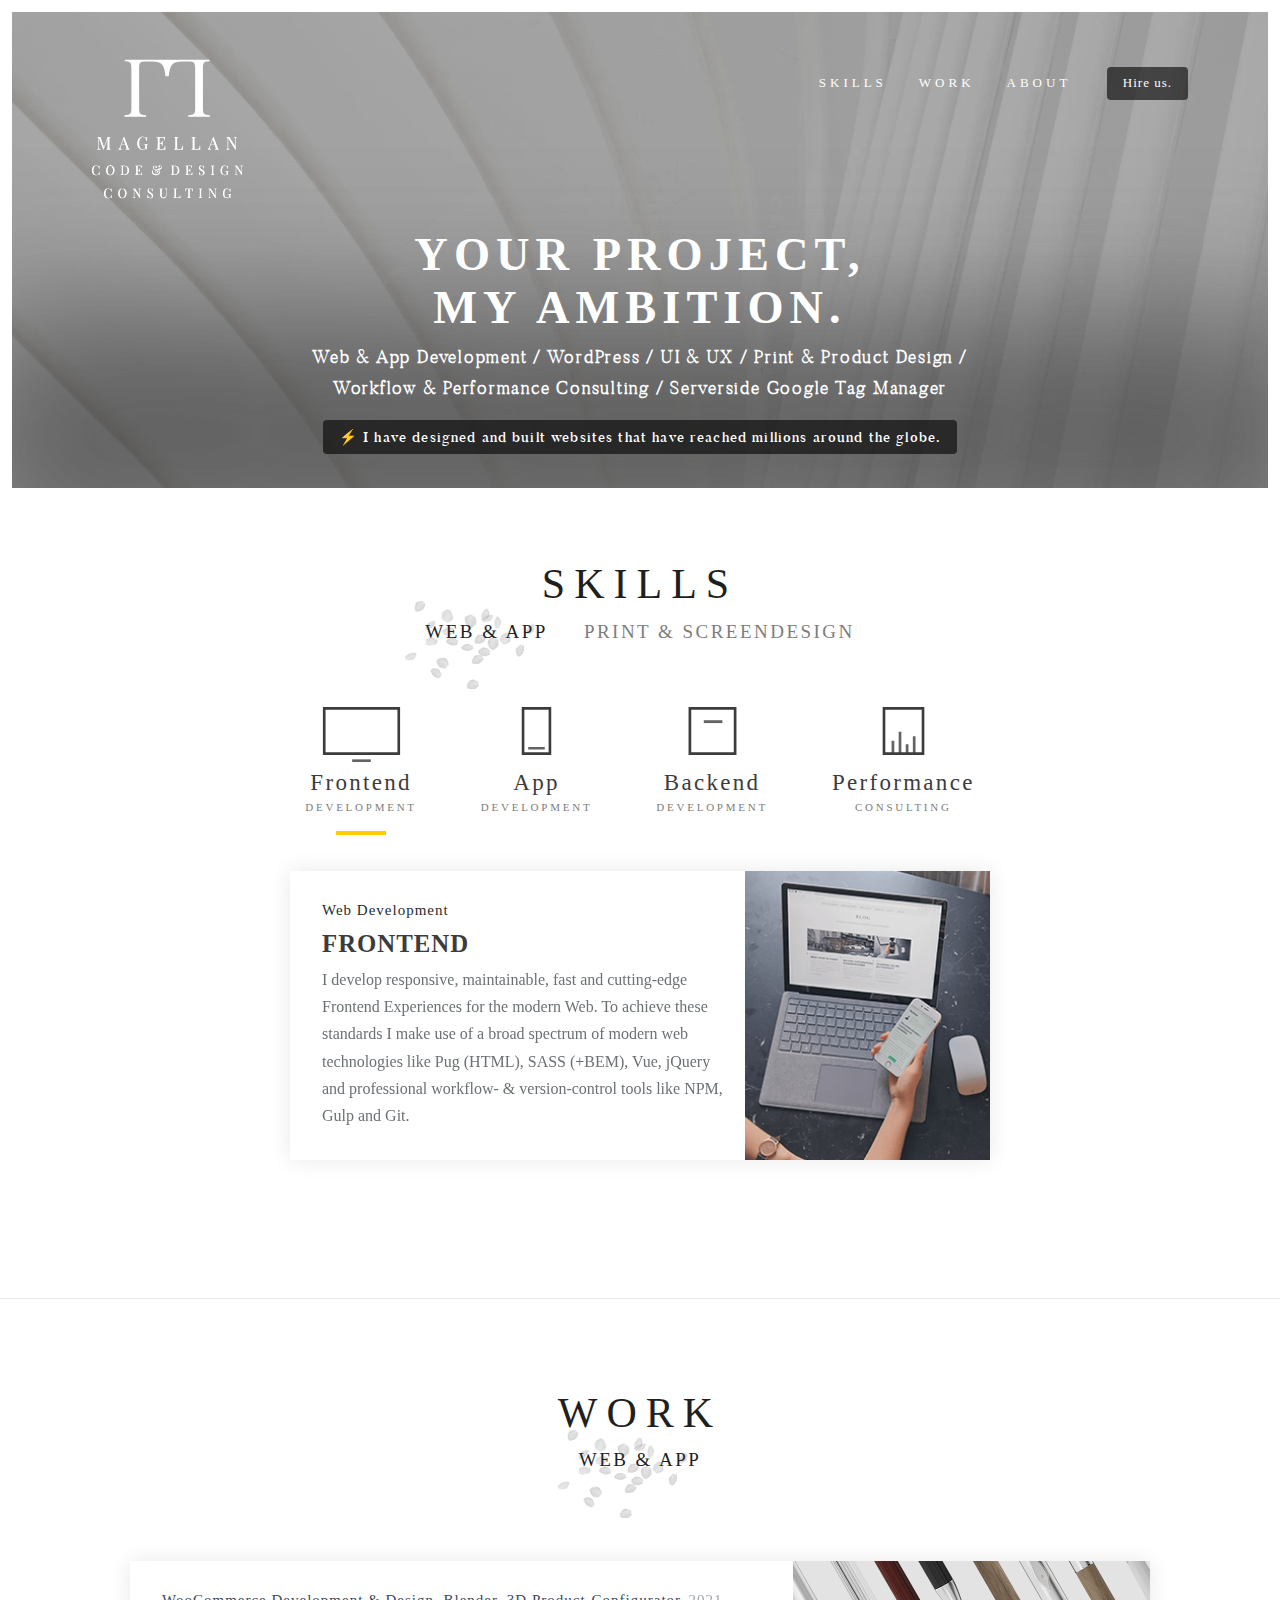
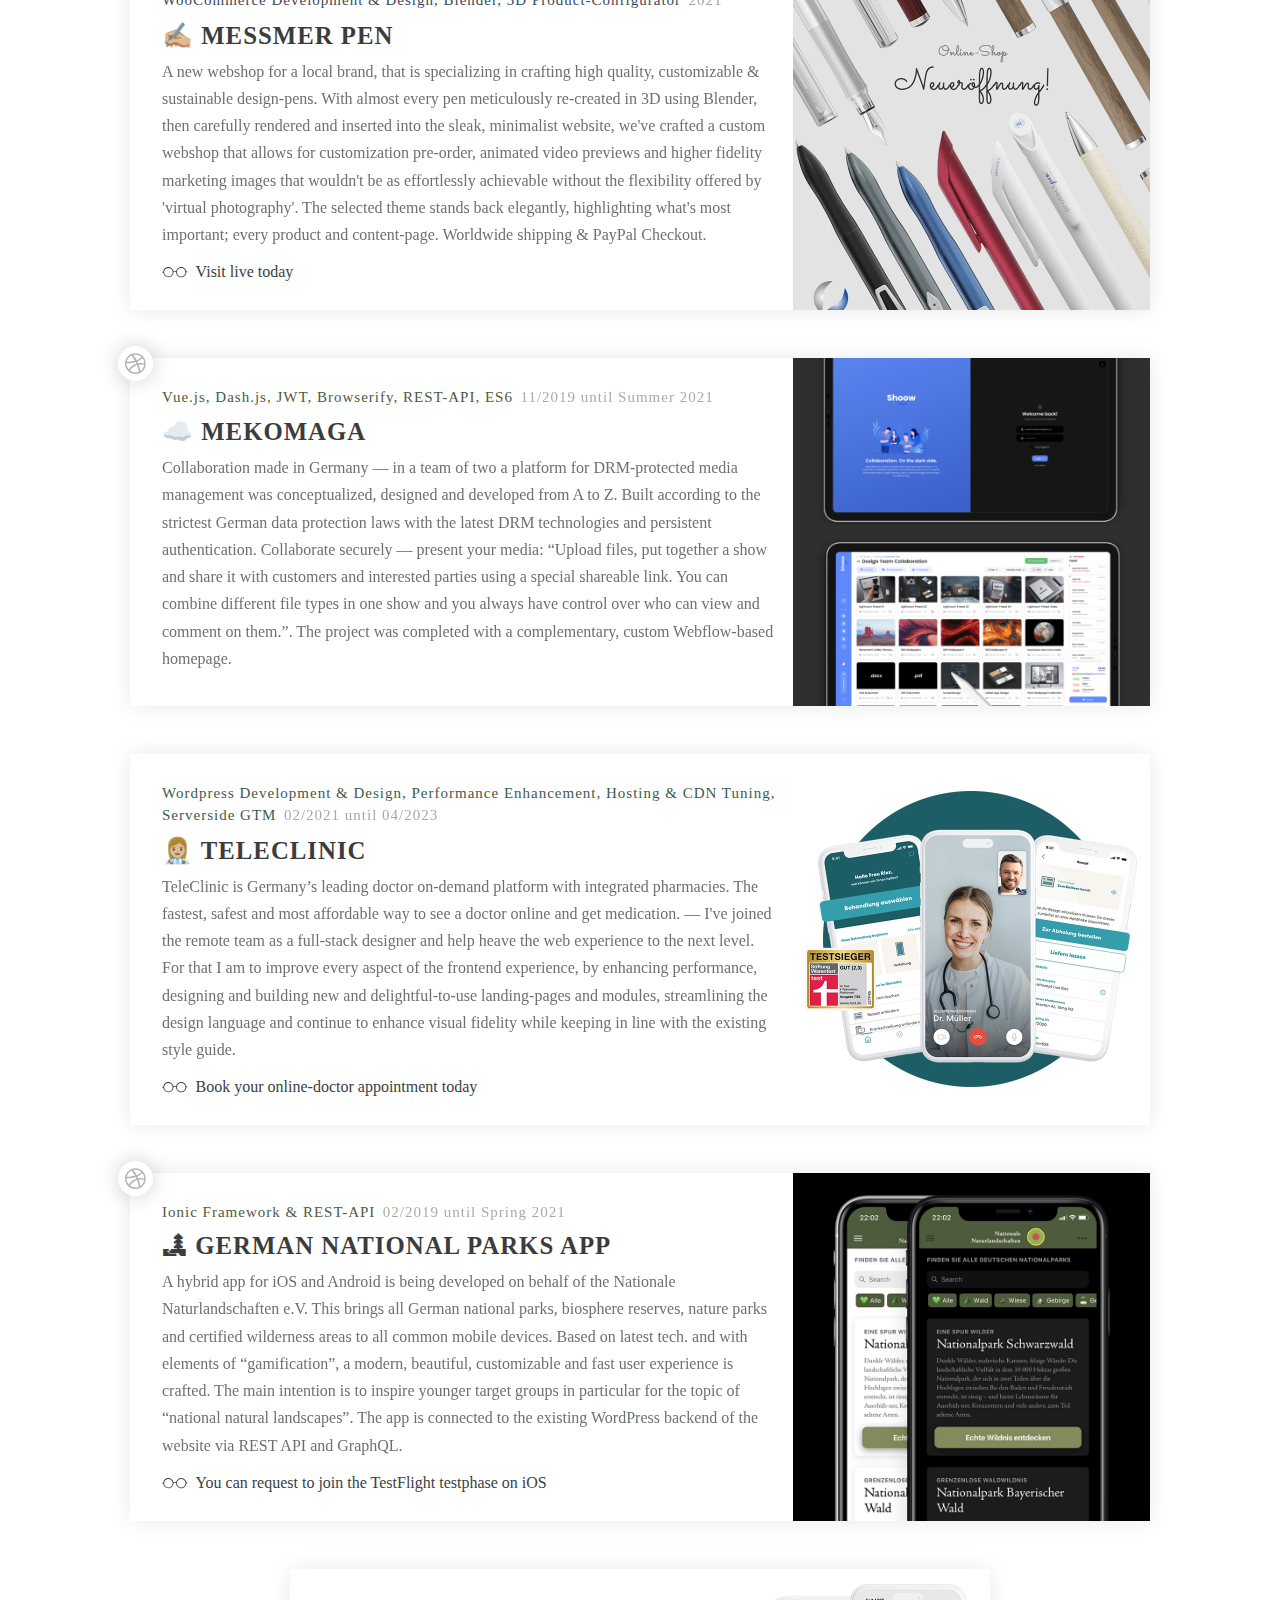
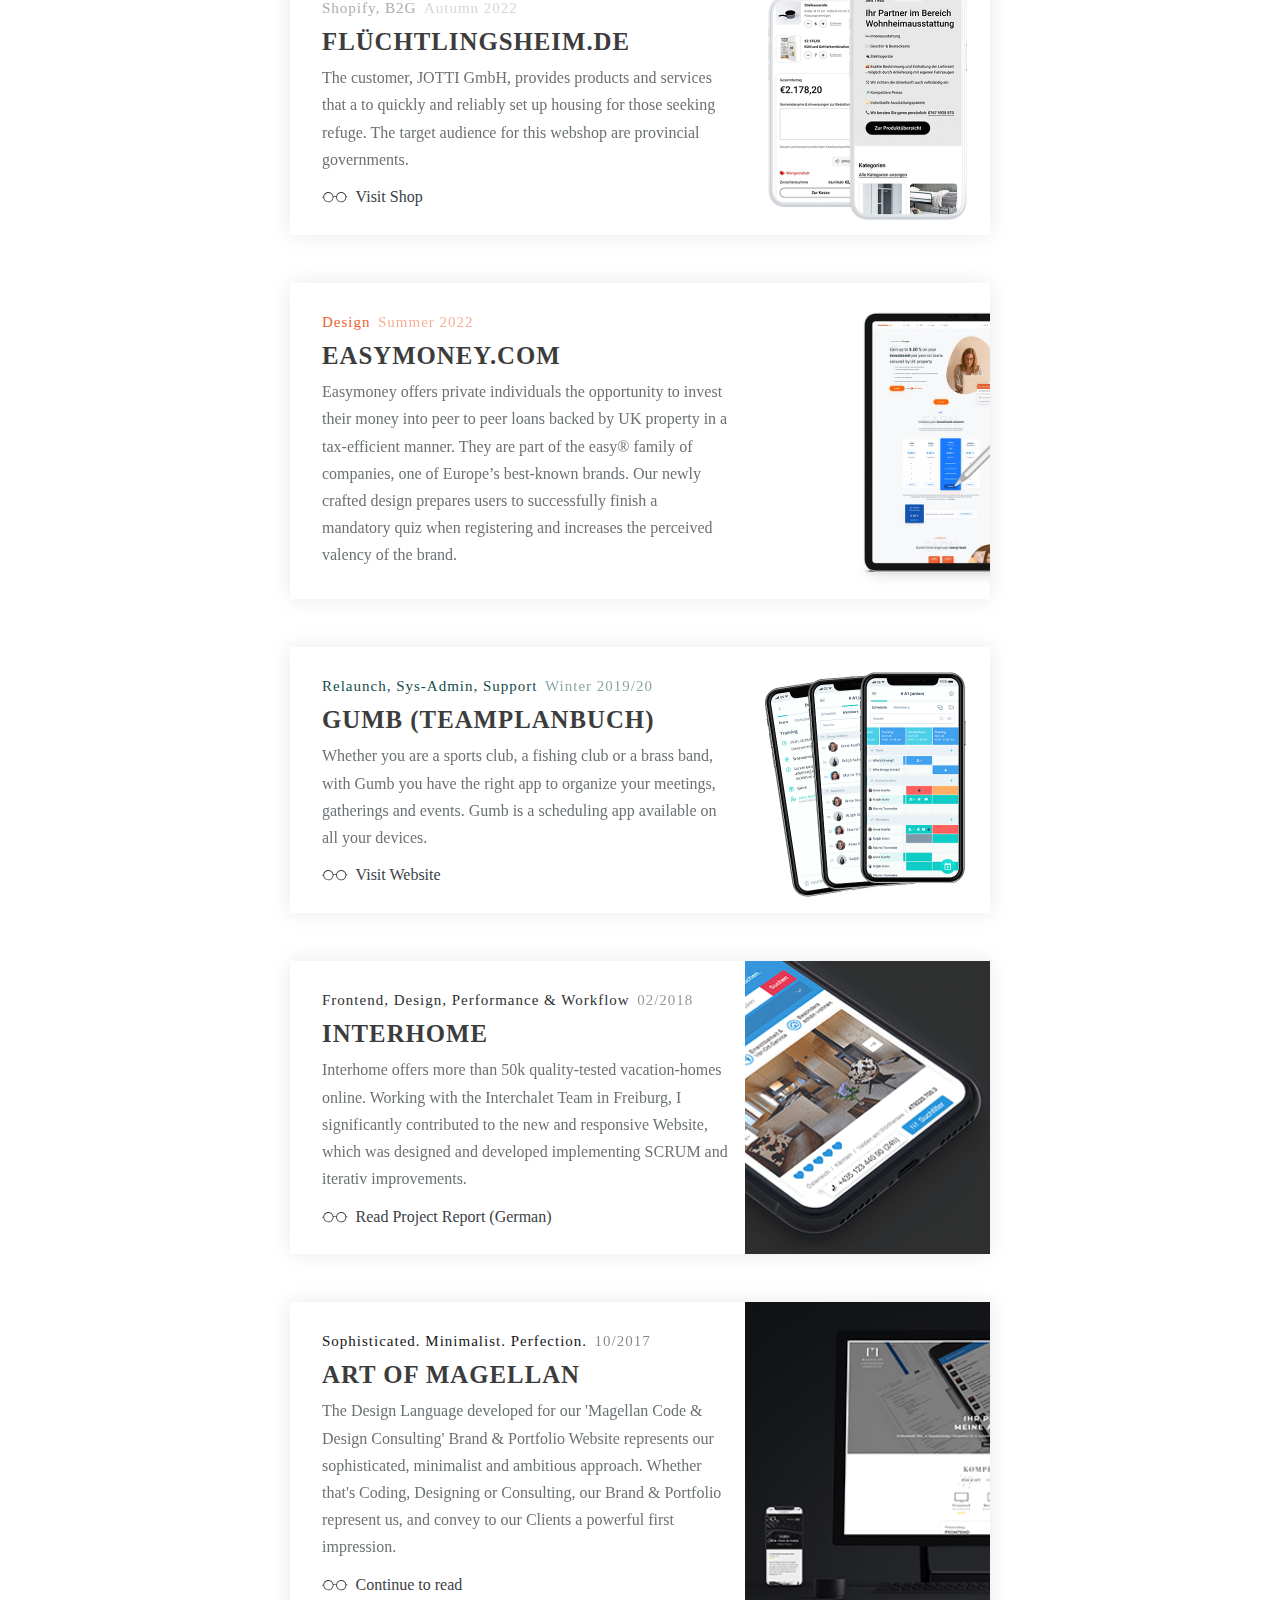
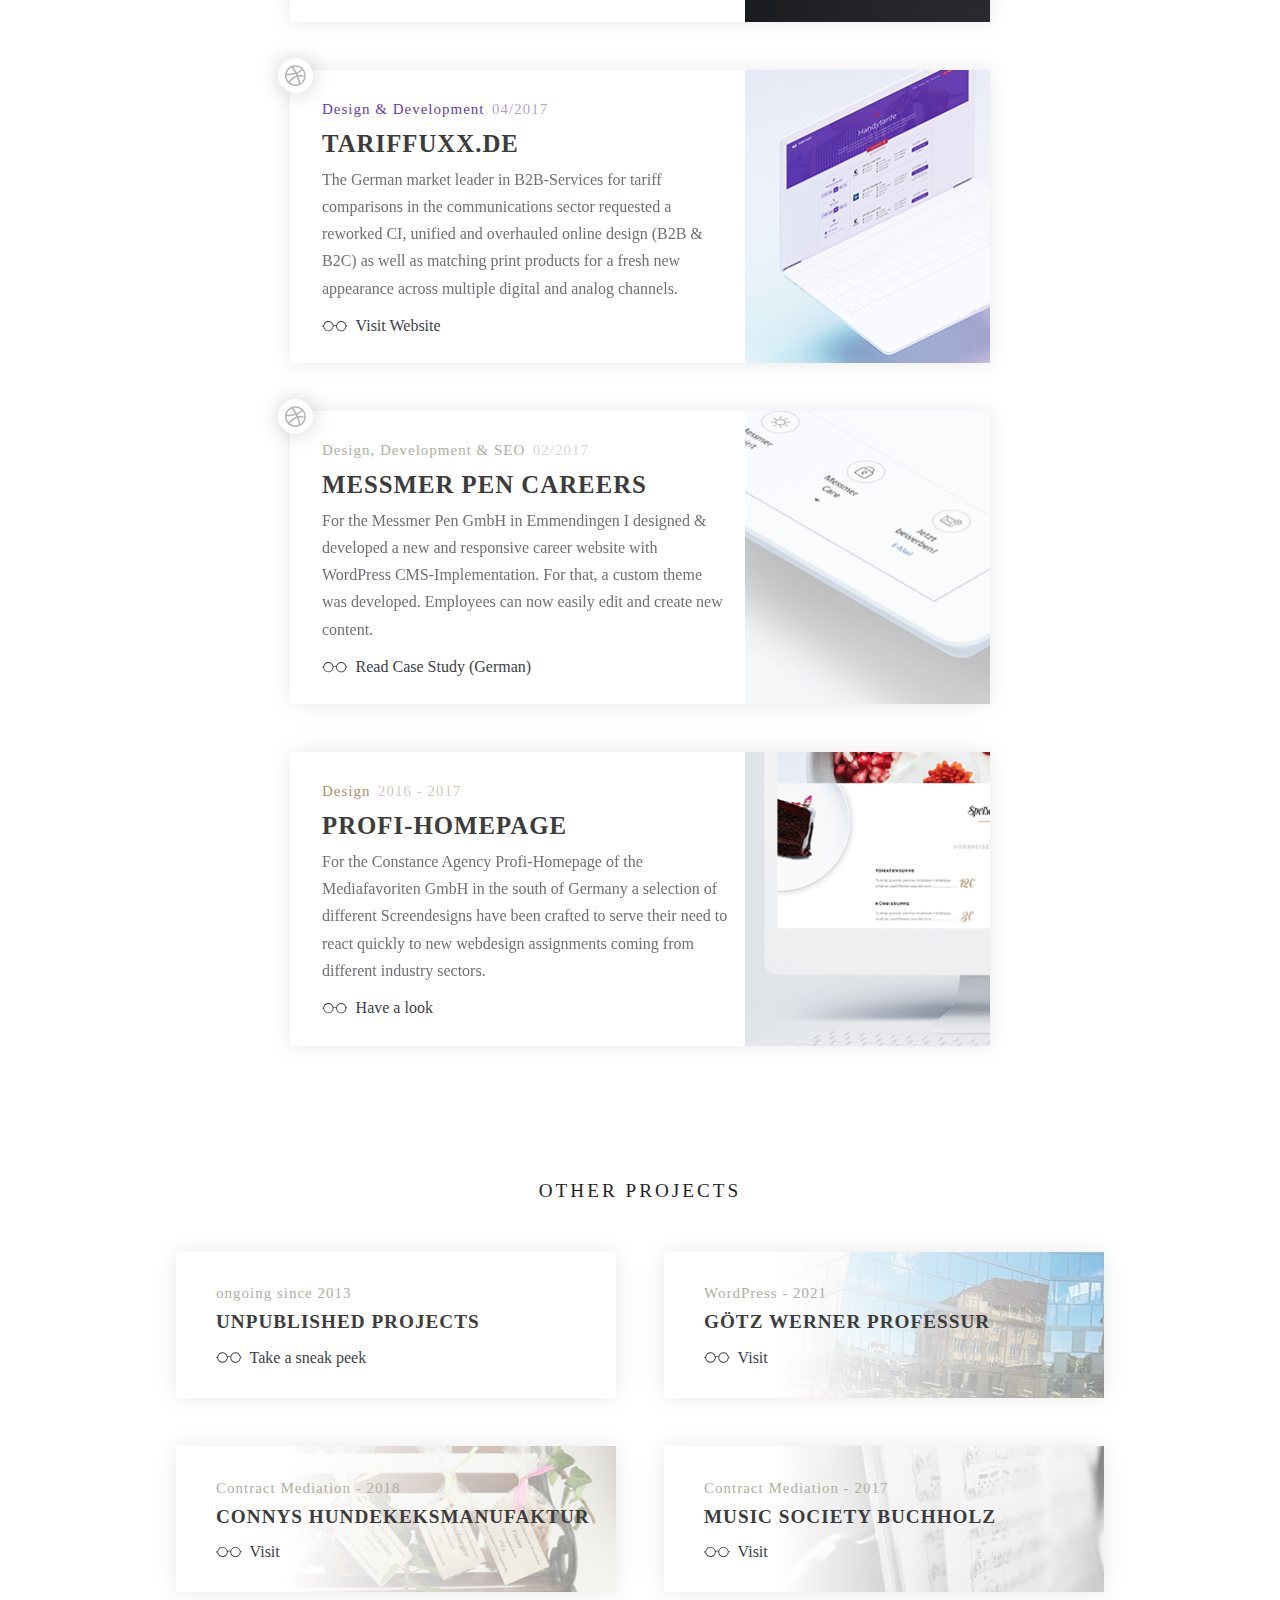
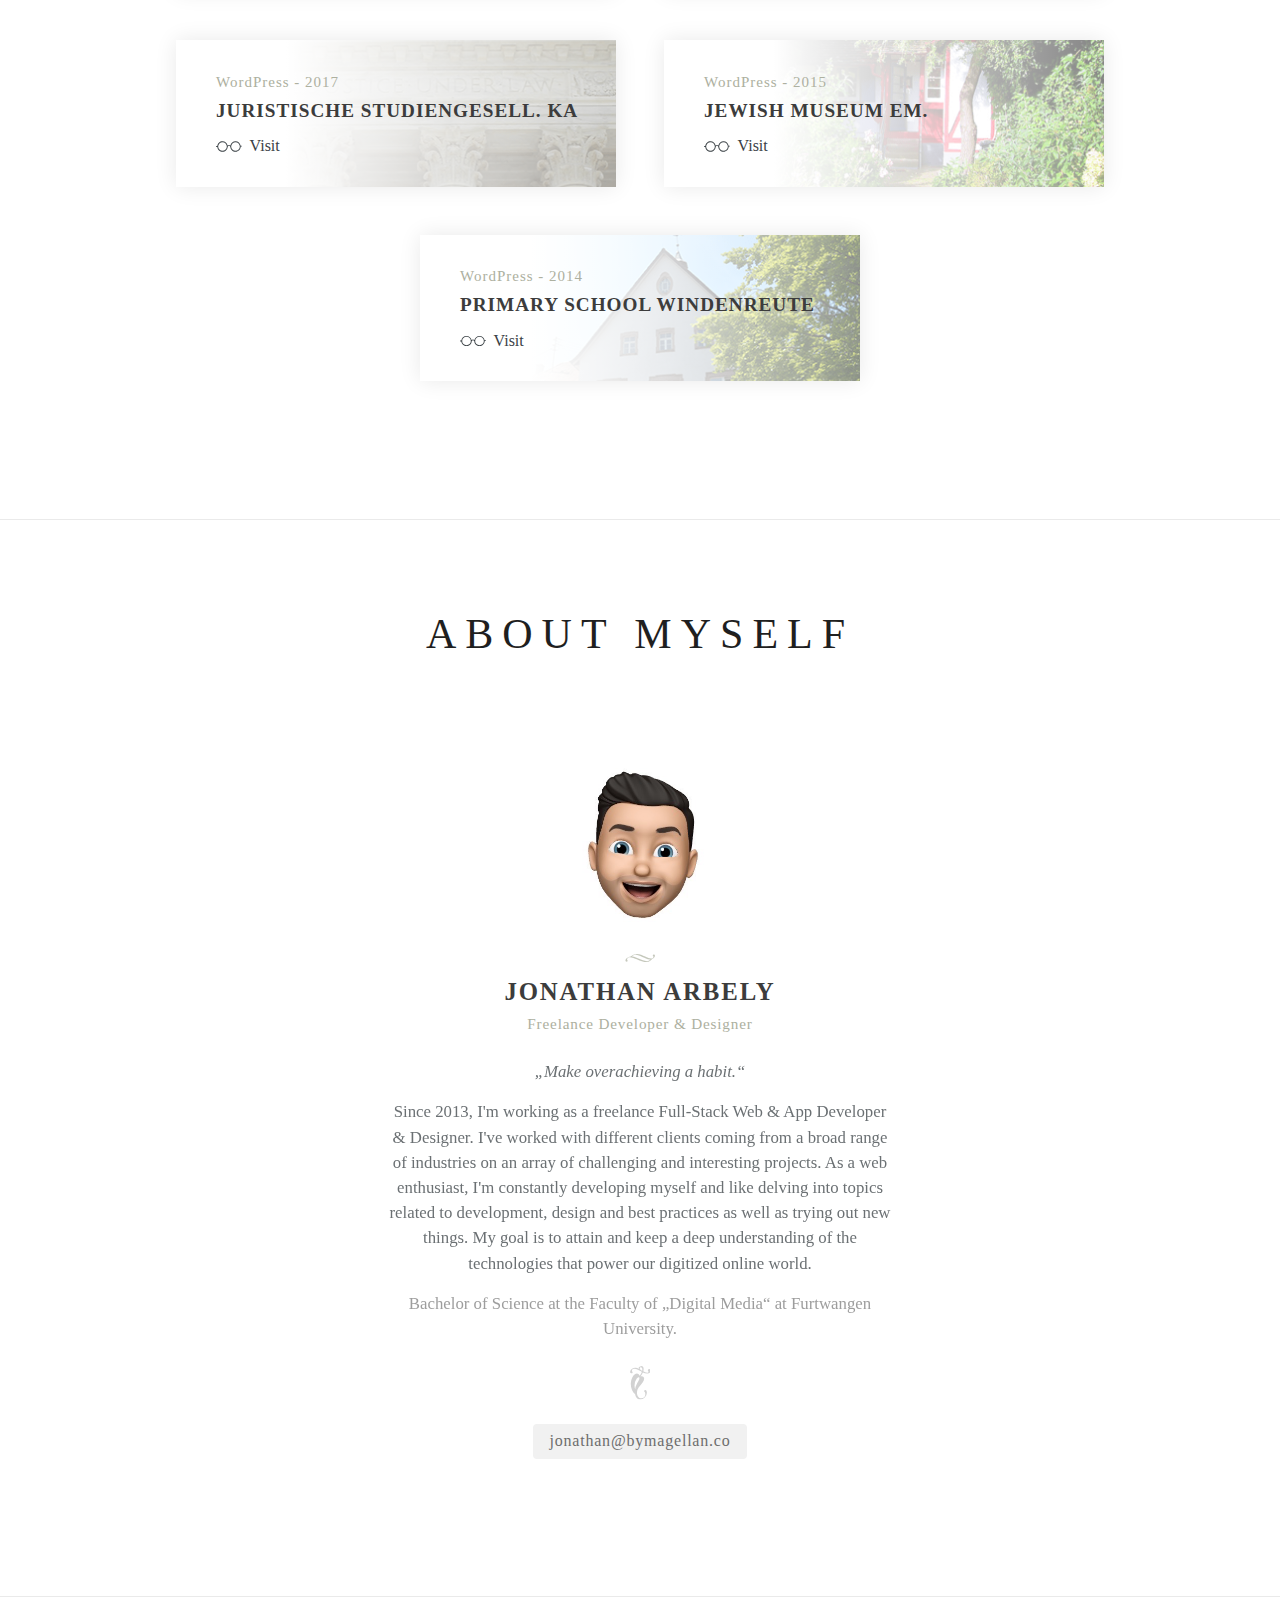
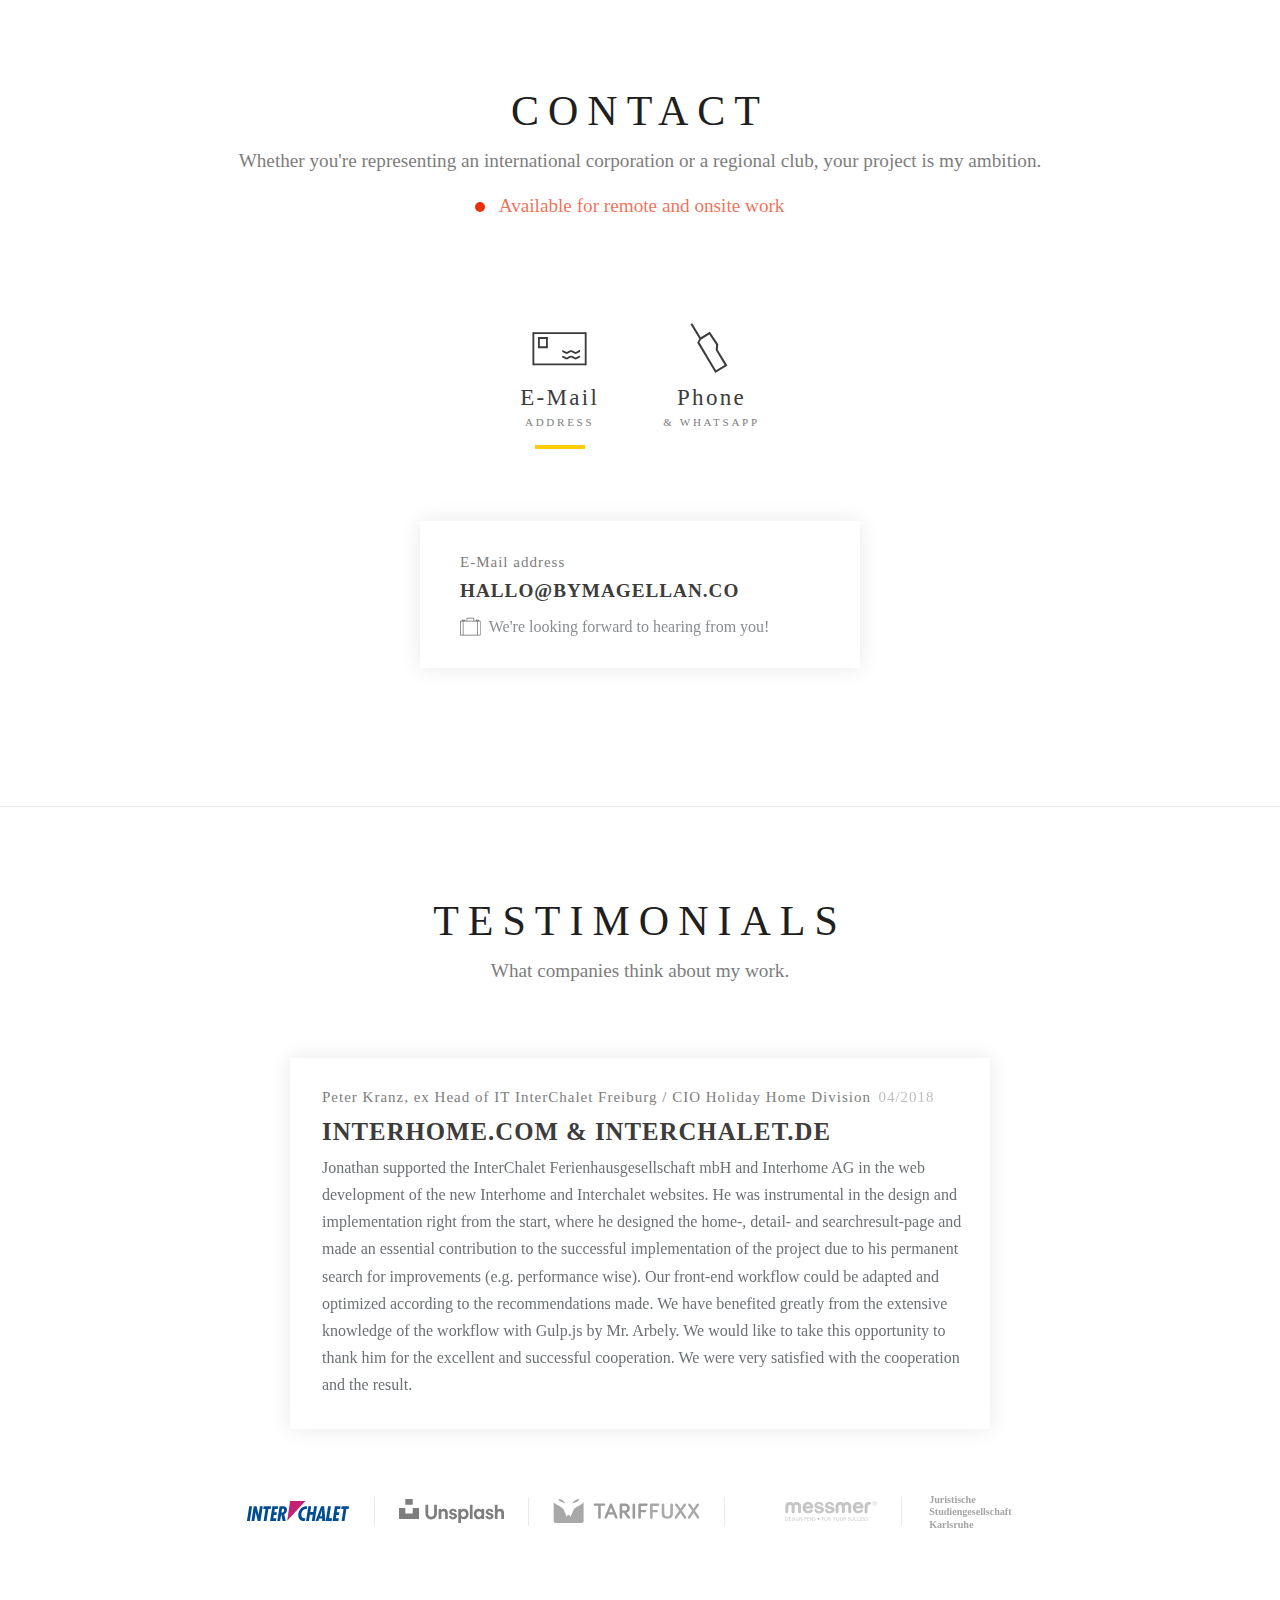
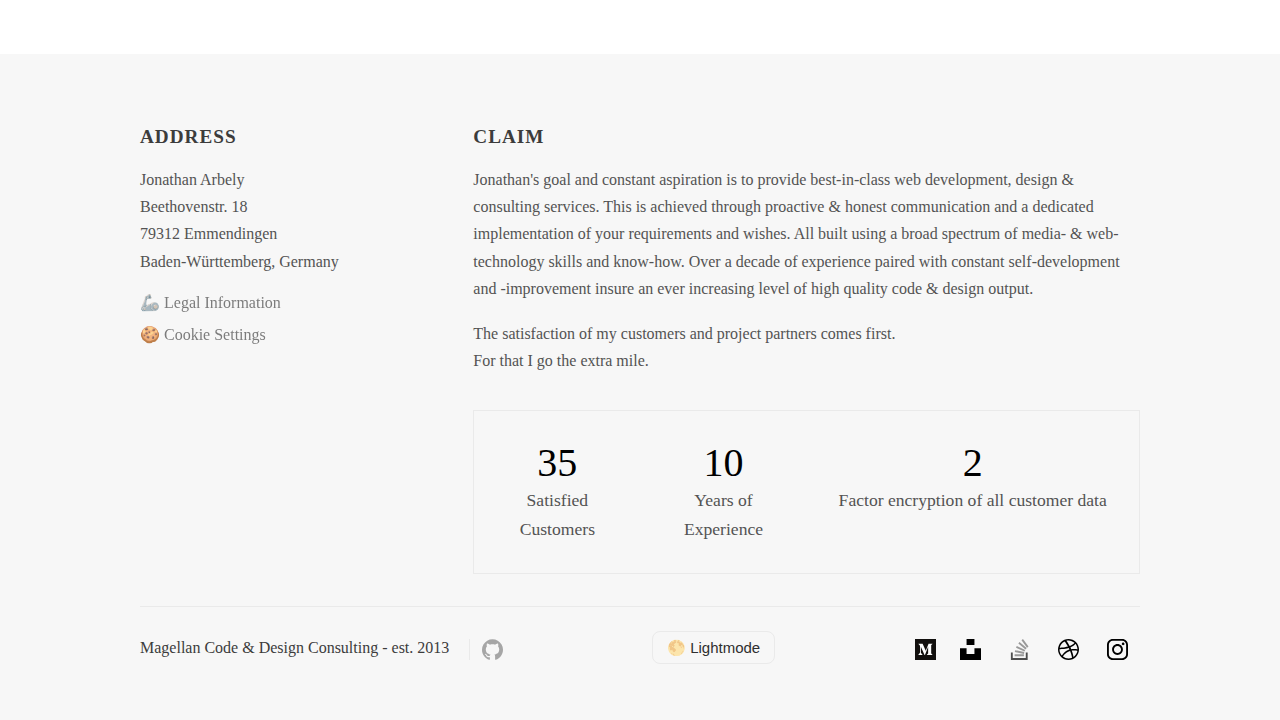
==== commit 7fb9049d: "build 120424" ====
--- a/index.html
+++ b/index.html
@@ -50,21 +50,13 @@
               <nav class="nav__navigation"><a class="nav__navigation__item btn btn--glass" href="#kompetenzen">Skills</a><a class="nav__navigation__item btn btn--glass" href="#impressionen">Work</a><a class="nav__navigation__item btn btn--glass" href="#team">About</a><a class="nav__navigation__item nav__navigation__item--cta btn" href="#kontakt">Hire us.</a></nav>
             </nav>
       <section class="title">
-        <h2>Your project,<br/>Our Ambition.
+        <h2>Your project,<br/>My Ambition.
         </h2>
         <h1> Web &amp; App Development / WordPress / UI &amp; UX / Print &amp; Product Design / Workflow &amp; Performance Consulting / Serverside Google Tag Manager
-        </h1><a class="title__cta btn" href="#impressionen">⚡ We have designed and built websites that have reached millions around the globe.</a>
+        </h1><a class="title__cta btn" href="#impressionen">⚡ I have designed and built websites that have reached millions around the globe.</a>
       </section>
       <div class="gradient--bottom"></div>
     </header>
-    <script>
-      // Randomize Headerimage
-      /*var myArray = [
-          "url('/assets/images/pixel/magellanmedia-hero-iv.webp')"
-      ];
-      $('header').css('background-image', myArray[Math.floor(Math.random()*myArray.length)]);*/
-      
-    </script>
     <main>
       <section class="knowhow" id="kompetenzen">
         <h3>Skills</h3>
@@ -106,37 +98,37 @@
         <div class="c c--overflow">
           <div class="card" id="cardFrontend">
             <div class="card__description"><span class="card__description__tag">Web Development<span class="card__description__date"></span></span><span class="card__description__title">Frontend</span>
-              <p>We develop responsive, maintainable, fast and cutting-edge Frontend Experiences for the modern Web. To achieve these standards we make use of a broad spectrum of modern web technologies like Pug (HTML), SASS (+BEM), Vue, jQuery and professional workflow- &amp; version-control tools like NPM, Gulp and Git.</p>
+              <p>I develop responsive, maintainable, fast and cutting-edge Frontend Experiences for the modern Web. To achieve these standards I make use of a broad spectrum of modern web technologies like Pug (HTML), SASS (+BEM), Vue, jQuery and professional workflow- &amp; version-control tools like NPM, Gulp and Git.</p>
             </div>
             <div class="card__showcase" data-tilt="data-tilt" data-tilt-glare="true" data-tilt-scale=".975"></div>
           </div>
           <div class="card card--inactive" id="cardApp">
             <div class="card__description"><span class="card__description__tag">App Development<span class="card__description__date"></span></span><span class="card__description__title">Native Mobile Apps</span>
-              <p>We code native &amp; fluid mobile Apps for iOS, Android and Windows using the popular Ionic Framework and its vast library of native Plugins. This ensures great compatibility with OS native User Experience features and habits. All while maintaining the app through one codebase. From whiteboard to appstore - one seamless process.</p>
+              <p>I code native &amp; fluid mobile Apps for iOS, Android and Windows using the popular Ionic Framework and its vast library of native Plugins. This ensures great compatibility with OS native User Experience features and habits. All while maintaining the app through one codebase. From whiteboard to appstore - one seamless process.</p>
             </div>
             <div class="card__showcase" data-tilt="data-tilt" data-tilt-glare="true" data-tilt-scale=".975"></div>
           </div>
           <div class="card card--inactive" id="cardBackend">
             <div class="card__description"><span class="card__description__tag">Serverless &amp; Serverside<span class="card__description__date"></span></span><span class="card__description__title">Backend</span>
-              <p>We build Content Management Systems, serverside Software as well as Plugins &amp; Themes for WordPress. We develop both classic solutions using PHP &amp; mySQL and Progressive Web-Apps, SPAs and hybrid Apps using Realtime DB Systems like Firebase and MVC architecture style frameworks like AngularJS and Ionic.</p>
+              <p>I build Content Management Systems, serverside Software, Plugins &amp; Themes for WordPress and develop both classic solutions using PHP &amp; mySQL and Progressive Web-Apps, SPAs and hybrid Apps using Realtime DB Systems like Firebase and MV* architecture style frameworks like Vue.</p>
             </div>
             <div class="card__showcase" data-tilt="data-tilt" data-tilt-glare="true" data-tilt-scale=".975"></div>
           </div>
           <div class="card card--inactive" id="cardPerformance">
             <div class="card__description"><span class="card__description__tag">Consulting<span class="card__description__date"></span></span><span class="card__description__title">Performance</span>
-              <p>Performance and the modern web go hand in hand. To create products that perform well on a multitude of devices &amp; network conditions and thus enhance user experience, are standard work practice for us. Lightning fast above-the-fold loading, performance oriented workflow, GZIP- and CDN-Distribution of content are just some enhancements we implement.</p>
+              <p>Performance and the modern web go hand in hand. To create products that perform well on a multitude of devices &amp; network conditions and thus enhance user experience, are standard work practice for me. Lightning fast above-the-fold loading, performance oriented workflow, GZIP- and CDN-Distribution of content are just some of the enhancements I implement.</p>
             </div>
             <div class="card__showcase" data-tilt="data-tilt" data-tilt-glare="true" data-tilt-scale=".975"></div>
           </div>
           <div class="card card--inactive card--print" id="cardScreendesign">
             <div class="card__description"><span class="card__description__tag">Conception &amp; Design<span class="card__description__date"></span></span><span class="card__description__title">Screendesign</span>
-              <p>We design clean, sophisticated and friendly user interfaces and build interactive prototypes using state-of-the-art design tools. By doing iterativ design, we keep the customer in the loop throughout the design process, so feedback can be discussed and implemented on a regular basis.</p>
+              <p>I design clean, sophisticated, friendly user interfaces and build interactive prototypes using state-of-the-art design tools. By doing iterativ design, I keep the customer in the loop throughout the process so feedback can be discussed and implemented on a regular basis.</p>
             </div>
             <div class="card__showcase" data-tilt="data-tilt" data-tilt-glare="true" data-tilt-scale=".975"></div>
           </div>
           <div class="card card--inactive card--print" id="cardPrint">
             <div class="card__description"><span class="card__description__tag">Conception &amp; Design<span class="card__description__date"></span></span><span class="card__description__title">Printdesign</span>
-              <p>From concept to final print, we design digital and analog print products like posters, flyers, business cards and magazines. For that we use industry standard desktop publishing and typesetting software. To guarantee the best possible print quality, we directly hand over the files to the printing company.</p>
+              <p>From concept to final print, I design digital and analog print products like posters, flyers, business cards and magazines. For that I use industry standard desktop publishing and typesetting software. To guarantee the best possible print quality, I directly hand over the files to the printing service.</p>
             </div>
             <div class="card__showcase" data-tilt="data-tilt" data-tilt-glare="true" data-tilt-scale=".975"></div>
           </div>
@@ -145,10 +137,10 @@
       <hr/>
       <section class="showcase" id="impressionen">
         <h3>Work</h3>
-        <div class="filter"><a class="filter__item filter__item--active" id="code" href="#impressionen">Web &amp; App</a><a class="filter__item" id="designs" href="#impressionen">Branding</a></div><br/><br/><br/><br/><br/>
+        <div class="filter"><a class="filter__item filter__item--active" id="code" href="#impressionen">Web &amp; App</a></div><br/><br/><br/><br/><br/>
         <div class="c c--overflow">
           <div class="card cat_code card--highlight" id="mp">
-            <div class="card__description"><span class="card__description__tag">WooCommerce Development &amp; Design, Blender, 3D Product-Configurator<span class="card__description__date">ongoing since Summer 2021</span></span><span class="card__description__title">✍🏼 Messmer Pen</span>
+            <div class="card__description"><span class="card__description__tag">WooCommerce Development &amp; Design, Blender, 3D Product-Configurator<span class="card__description__date">2021</span></span><span class="card__description__title">✍🏼 Messmer Pen</span>
               <p>A new webshop for a local brand, that is specializing in crafting high quality, customizable &amp; sustainable design-pens. With almost every pen meticulously re-created in 3D using Blender, then carefully rendered and inserted into the sleak, minimalist website, we've crafted a custom webshop that allows for customization pre-order, animated video previews and higher fidelity marketing images that wouldn't be as effortlessly achievable without the flexibility offered by 'virtual photography'. The selected theme stands back elegantly, highlighting what's most important; every product and content-page. Worldwide shipping &amp; PayPal Checkout.</p>
               <div class="card__description__anchor__wrapper">
                 <svg class="icon">
@@ -169,7 +161,7 @@
             <div class="card__showcase" data-tilt="data-tilt" data-tilt-glare="true" data-tilt-scale=".975"></div>
           </div>
           <div class="card cat_code card--highlight" id="tc">
-            <div class="card__description"><span class="card__description__tag">Wordpress Development &amp; Design, Performance Enhancement, Hosting &amp; CDN Tuning, Serverside GTM<span class="card__description__date">ongoing since 02/2021</span></span><span class="card__description__title">👩🏼‍⚕️ TeleClinic</span>
+            <div class="card__description"><span class="card__description__tag">Wordpress Development &amp; Design, Performance Enhancement, Hosting &amp; CDN Tuning, Serverside GTM<span class="card__description__date">02/2021 until 04/2023</span></span><span class="card__description__title">👩🏼‍⚕️ TeleClinic</span>
               <p>TeleClinic is Germany’s leading doctor on-demand platform with integrated pharmacies. The fastest, safest and most affordable way to see a doctor online and get medication. — I've joined the remote team as a full-stack designer and help heave the web experience to the next level. For that I am to improve every aspect of the frontend experience, by enhancing performance, designing and building new and delightful-to-use landing-pages and modules, streamlining the design language and continue to enhance visual fidelity while keeping in line with the existing style guide.</p>
               <div class="card__description__anchor__wrapper">
                 <svg class="icon">
@@ -194,17 +186,6 @@
             </div>
             <div class="card__showcase" data-tilt="data-tilt" data-tilt-glare="true" data-tilt-scale=".975"></div>
           </div>
-          <div class="card cat_design card--highlight" id="imaya">
-            <div class="card__description"><span class="card__description__tag">Branding<span class="card__description__date">Summer 2021</span></span><span class="card__description__title">🌿 Immaya Organics</span>
-              <p>Carefully crafted branding and product design for an Indonesian organic-food company that strives to help local farmers and villagers by bringing their high-quality products to customers who seek sophisticated, modern &amp; healthy organic food. IMMAYA products stand out to high-expectation customers and fit their lifestyle choices.</p>
-              <div class="card__description__anchor__wrapper">
-                <svg class="icon">
-                  <use xlink:href="#iconset--eyeglasses"></use>
-                </svg><a class="card__description__anchor" href="#" target="_blank">Check out the complete creative brief</a>
-              </div>
-            </div>
-            <div class="card__showcase" data-tilt="data-tilt" data-tilt-glare="true" data-tilt-scale=".975"></div>
-          </div>
         </div>
         <div class="c c--overflow">
           <div class="card cat_code" id="jotti">
@@ -219,7 +200,7 @@
             <div class="card__showcase" data-tilt="data-tilt" data-tilt-glare="true" data-tilt-scale=".975"></div>
           </div>
           <div class="card cat_code" id="em">
-            <div class="card__description"><span class="card__description__tag">Design<span class="card__description__date">since Summer 2022</span></span><span class="card__description__title">easymoney.com</span>
+            <div class="card__description"><span class="card__description__tag">Design<span class="card__description__date">Summer 2022</span></span><span class="card__description__title">easymoney.com</span>
               <p>Easymoney offers private individuals the opportunity to invest their money into peer to peer loans backed by UK property in a tax-efficient manner. They are part of the easy® family of companies, one of Europe’s best-known brands. Our newly crafted design prepares users to successfully finish a mandatory quiz when registering and increases the perceived valency of the brand.</p>
             </div>
             <div class="card__showcase" data-tilt="data-tilt" data-tilt-glare="true" data-tilt-scale=".975"></div>
@@ -237,7 +218,7 @@
           </div>
           <div class="card cat_code" id="ih">
             <div class="card__description"><span class="card__description__tag">Frontend, Design, Performance &amp; Workflow<span class="card__description__date">02/2018</span></span><span class="card__description__title">Interhome</span>
-              <p>Interhome offers more than 50k quality-tested vacation-homes online. Working with the Interchalet Team in Freiburg, we significantly contributed to the new and responsive Website, which was designed and developed implementing SCRUM and iterativ improvements.</p>
+              <p>Interhome offers more than 50k quality-tested vacation-homes online. Working with the Interchalet Team in Freiburg, I significantly contributed to the new and responsive Website, which was designed and developed implementing SCRUM and iterativ improvements.</p>
               <div class="card__description__anchor__wrapper">
                 <svg class="icon">
                   <use xlink:href="#iconset--eyeglasses"></use>
@@ -278,7 +259,7 @@
                   <use xlink:href="#iconset--dribbble"></use>
                 </svg></a></div>
             <div class="card__description"><span class="card__description__tag">Design, Development &amp; SEO<span class="card__description__date">02/2017</span></span><span class="card__description__title">Messmer Pen Careers</span>
-              <p>For the Messmer Pen GmbH in Emmendingen we designed &amp; developed a new and responsive career website with WordPress CMS-Implementation. For that, a custom theme was developed. Employees can now easily edit and create new content.</p>
+              <p>For the Messmer Pen GmbH in Emmendingen I designed &amp; developed a new and responsive career website with WordPress CMS-Implementation. For that, a custom theme was developed. Employees can now easily edit and create new content.</p>
               <div class="card__description__anchor__wrapper">
                 <svg class="icon">
                   <use xlink:href="#iconset--eyeglasses"></use>
@@ -294,28 +275,6 @@
                 <svg class="icon">
                   <use xlink:href="#iconset--eyeglasses"></use>
                 </svg><a class="card__description__anchor" href="projekte/2016/ph">Have a look</a>
-              </div>
-            </div>
-            <div class="card__showcase" data-tilt="data-tilt" data-tilt-glare="true" data-tilt-scale=".975"></div>
-          </div>
-          <div class="card cat_design" id="memoire">
-            <div class="card__description"><span class="card__description__tag">Branding<span class="card__description__date">2023</span></span><span class="card__description__title">Mémoire</span>
-              <p>This just in: a project description will be added shortly. Check out more by hitting the link in this card.</p>
-              <div class="card__description__anchor__wrapper">
-                <svg class="icon">
-                  <use xlink:href="#iconset--eyeglasses"></use>
-                </svg><a class="card__description__anchor" href="https://1drv.ms/u/s!Av3isFzLcfReiZ4EldkJ-eCH2RZqDA?e=UGKEfc" target="_blank">Find out more</a>
-              </div>
-            </div>
-            <div class="card__showcase" data-tilt="data-tilt" data-tilt-glare="true" data-tilt-scale=".975"></div>
-          </div>
-          <div class="card cat_design" id="vimala">
-            <div class="card__description"><span class="card__description__tag">Branding<span class="card__description__date">2023</span></span><span class="card__description__title">Vimala</span>
-              <p>This just in: a project description will be added shortly. Check out more by hitting the link in this card.</p>
-              <div class="card__description__anchor__wrapper">
-                <svg class="icon">
-                  <use xlink:href="#iconset--eyeglasses"></use>
-                </svg><a class="card__description__anchor" href="https://1drv.ms/u/s!Av3isFzLcfReiZ4EldkJ-eCH2RZqDA?e=UGKEfc" target="_blank">Find out more</a>
               </div>
             </div>
             <div class="card__showcase" data-tilt="data-tilt" data-tilt-glare="true" data-tilt-scale=".975"></div>
@@ -369,8 +328,7 @@
       </section>
       <hr/>
       <section class="team" id="team">
-        <h3>About us</h3>
-        <div class="subtitle__wrapper"><span class="subtitle">Pick your team. One or both.</span></div><br/><br/><br/><br/>
+        <h3>About myself</h3><br/><br/><br/><br/>
         <div class="portfolio__wrapper">
           <div class="portfolio"><img class="portfolio__image lightmode" src="/assets/images/pixel/magellan-jonathanarbely.png" data-tilt="data-tilt"/><img class="portfolio__image darkmode" src="/assets/images/pixel/magellan-jonathanarbely-dark.png" data-tilt="data-tilt"/>
             <div class="portfolio__content">
@@ -378,32 +336,19 @@
                 <use xlink:href="#ornament"></use>
               </svg><span class="portfolio__content__name">Jonathan Arbely</span><span class="portfolio__content__rank">Freelance Developer & Designer</span><br/>
               <p class="portfolio__content__text--quote">„Make overachieving a habit.“</p>
-              <p class="portfolio__content__text">Since 2013, I'm actively working as a freelance Full-Stack Web & App Developer & Designer. I've worked with different clients coming from a broad range of industries on an array of challenging and interesting projects. As a web enthusiast, I'm constantly developing myself and like delving into topics related to development, design and best practices as well as trying out new things. My goal is to attain and keep a deep understanding of the technologies that power our digitized online world.</p>
+              <p class="portfolio__content__text">Since 2013, I'm working as a freelance Full-Stack Web & App Developer & Designer. I've worked with different clients coming from a broad range of industries on an array of challenging and interesting projects. As a web enthusiast, I'm constantly developing myself and like delving into topics related to development, design and best practices as well as trying out new things. My goal is to attain and keep a deep understanding of the technologies that power our digitized online world.</p>
               <p class="portfolio__content__text--edu">Bachelor of Science at the Faculty of „Digital Media“ at Furtwangen University.</p><br/>
               <svg class="portfolio__content__leaf">
                 <use xlink:href="#leaf"></use>
               </svg><a class="portfolio__content__cta btn btn--light" href="mailto:jonathan@bymagellan.co" target="_blank">jonathan@bymagellan.co</a>
             </div>
           </div>
-          <div class="portfolio"><img class="portfolio__image lightmode" src="/assets/images/pixel/magellan-valeriaraffa.png" data-tilt="data-tilt"/><img class="portfolio__image darkmode" src="/assets/images/pixel/magellan-valeriaraffa-dark.png" data-tilt="data-tilt"/>
-            <div class="portfolio__content">
-              <svg class="portfolio__content__ornament">
-                <use xlink:href="#ornament"></use>
-              </svg><span class="portfolio__content__name">Valeria Raffa</span><span class="portfolio__content__rank">Freelance Developer</span><br/>
-              <p class="portfolio__content__text--quote">„Clean code is great UX“</p>
-              <p class="portfolio__content__text">Since 2017 I have been developing websites & apps as a freelancer and have testing and optimized their UX. My stack includes Vue.js, the Ionic Framework and Java applications. I improve software through analysis and user testing of the user experience and have optimized some of the successful projects we have done in the past that are used online by thousands every day. Every day is an opportunity for us to learn and improve. And that is the motto we follow.</p>
-              <p class="portfolio__content__text--edu">Bachelor of Science at the Faculty of „Business Information Systems“ at Furtwangen University.</p><br/>
-              <svg class="portfolio__content__leaf">
-                <use xlink:href="#leaf"></use>
-              </svg><a class="portfolio__content__cta btn btn--light" href="mailto:valeria@bymagellan.co" target="_blank">valeria@bymagellan.co</a>
-            </div>
-          </div>
         </div>
       </section><br/>
       <hr/>
       <section class="contact" id="kontakt">
         <h3>Contact</h3>
-        <div class="subtitle__wrapper"><span class="subtitle">Whether you're representing an international corporation or a regional club, your project is our ambition.<br/></span></div>
+        <div class="subtitle__wrapper"><span class="subtitle">Whether you're representing an international corporation or a regional club, your project is my ambition.<br/></span></div>
         <div class="subtitle__wrapper">
           <div class="gps__wrapper flex">
             <div class="gps">
@@ -448,7 +393,7 @@
       <hr/>
       <section class="testimonials" id="testimonials">
         <h3>Testimonials</h3>
-        <div class="subtitle__wrapper"><span class="subtitle">What companies think about our work.</span></div><br/><br/><br/><br/>
+        <div class="subtitle__wrapper"><span class="subtitle">What companies think about my work.</span></div><br/><br/><br/><br/>
         <div class="c c--overflow quote quote--tariffuxx hide">
           <div class="card" id="">
             <div class="card__description"><span class="card__description__tag">Ingo Just - Founder &amp; CEO<span class="card__description__date">10/2017</span></span><span class="card__description__title">Tariffuxx.de</span>
@@ -512,14 +457,14 @@
               <p class="footer__tax click" onclick="window.Osano.cm.showDrawer()">🍪 Cookie Settings</p>
             </div>
             <div class="footer__aboutmagellan"><span class="ticket__description__title">Claim</span><br/><br/>
-              <p>The goal and aspiration of Magellan is to provide best-in-class web development, design & consulting services in the Southwest German region and worldwide. This is achieved through active communication and a dedicated implementation of your requirements and wishes. All built using a broad spectrum of media- & web-technology skills and know-how as well as many years of experience and constant self-development and -improvement.</p><br/>
-              <p>The satisfaction of our customers and project partners comes first.</p>
-              <p>For that we go the extra mile.</p><br/><br/>
+              <p>Jonathan's goal and constant aspiration is to provide best-in-class web development, design & consulting services. This is achieved through proactive & honest communication and a dedicated implementation of your requirements and wishes. All built using a broad spectrum of media- & web-technology skills and know-how. Over a decade of experience paired with constant self-development and -improvement insure an ever increasing level of high quality code & design output.</p><br/>
+              <p>The satisfaction of my customers and project partners comes first.</p>
+              <p>For that I go the extra mile.</p><br/><br/>
               <div class="factsdontcareaboutyourfeelings">
-                <div class="factsdontcareaboutyourfeelings__inner"><span class="factsdontcareaboutyourfeelings__numeri" title="Interchalet Freiburg, Messmer Pen, Grundschule Windenreute-Maleck, Juristische Studiengesellschaft Karlsruhe e.V., Tariffuxx GmbH, Jüdische Gemeinde Emmendingen, Jüdisches Museum Emmendingen, Ferienwohnung Gutjahr, BEST Büro Express Services, AH Consult, Bies Büdie 05 eV., Südkurier Medienhaus GmbH, Metzger Kältetechnik, Codematch, CJS-CDKeys, Marx Reinigungs Service, Derwisch Pizza Döner, Gedenkstaettenverbund, Musikverein Buchholz, Connys Hundekensmanufaktur, Autohaus Mayer Renault/Dacia, start-trading.de, Nationale Naturlandschaften e.V., Mekomaga GmbH, Götz Werner Professur der Universität Freiburg, Apotheke am Hauptbahnhof Hamburg &amp; International Pharmacy, TeleClinic GmbH, JOTTI GmbH">28</span>
+                <div class="factsdontcareaboutyourfeelings__inner"><span class="factsdontcareaboutyourfeelings__numeri">35</span>
                   <p class="factsdontcareaboutyourfeelings__title">Satisfied Customers</p>
                 </div>
-                <div class="factsdontcareaboutyourfeelings__inner"><span class="factsdontcareaboutyourfeelings__numeri">9</span>
+                <div class="factsdontcareaboutyourfeelings__inner"><span class="factsdontcareaboutyourfeelings__numeri">10</span>
                   <p class="factsdontcareaboutyourfeelings__title">Years of Experience</p>
                 </div>
                 <div class="factsdontcareaboutyourfeelings__inner"><span class="factsdontcareaboutyourfeelings__numeri">2</span>
@@ -530,7 +475,7 @@
             <div class="footer__hr">
               <hr/>
             </div>
-            <div class="footer__more footer__branding"><a href="/en">Magellan Code & Design Consulting - est. 2013</a><span class="liluzivert liluzivert--s"></span><a href="https://github.com/jonathanarbely" target="_blank" title="The complete codebase of this Website is Open Source and can be found in this Git-Repository.">
+            <div class="footer__more footer__branding"><a href="/en">Magellan Code & Design Consulting - est. 2013</a><span class="liluzivert liluzivert--s"></span><a href="https://github.com/jonathanarbely" target="_blank" title="The complete codebase of this website is Open Source and can be found in this Git-Repository.">
                 <svg>
                   <use xlink:href="#github"></use>
                 </svg></a></div>
--- a/assets/stylesheets/artofmagellan.css
+++ b/assets/stylesheets/artofmagellan.css
@@ -1,7 +1,7 @@
-@import url(../fonts/butler/stylesheet.css);@import url(../fonts/Montserrat/stylesheet.css);.ui{color:#fc0 !important;border-color:#fc0 !important}.research{color:#0EA5EB !important;border-color:#0EA5EB !important}.seo{color:#8901E0 !important;border-color:#8901E0  !important}.wallpaper{color:#3A4145 !important;border-color:#3A4145 !important}.performance{color:#808589 !important;border-color:#808589 !important}.pwa{color:#ADB0A0 !important;border-color:#ADB0A0 !important}.ruby{color:rgba(235,47,6,0.690196) !important}*{box-sizing:border-box}html,body{padding:0;margin:0;height:100%}@media (prefers-color-scheme: light){body{background-color:#fff}}@media (prefers-color-scheme: dark){body{background-color:#000}}a,a:hover,a:active,a:focus{text-decoration:none}.grecaptcha-badge{visibility:hidden}.c{display:flex;justify-content:center;flex-flow:row;flex-wrap:wrap;overflow:hidden}.c--nowrap{flex-wrap:nowrap}.c--overflow{overflow:visible}.c__inner--xscrolling{display:flex;justify-content:center;overflow-x:auto;width:1800px}@media (max-width: 81.25em){.c__inner--xscrolling{justify-content:flex-start}}.header--full{height:100% !important;border-bottom:12px #FFF solid}.header--blend{background-color:#00000080;background-blend-mode:color}.icon{width:1.6em;height:1.65em;margin:0 .5em 0 0;align-self:center}@media (prefers-color-scheme: dark){.icon use{fill:#7D7D7D !important}}.icon--m{width:1.4em}.icon--s{width:1.3em;height:1.7em}.icon--xs{width:1.2em;height:1.3em}.icon--rtl{margin:0 0 0 .5em}.icon--nomargin{margin:0 0 0 0}.hide{display:none}@media (max-width: 29.375em){.hide--smartphone{display:none}}.flex{display:flex !important}.hide{display:hidden}.loadmore{display:flex;font-family:'Georgia';font-size:1.2em;color:#3A4145;cursor:pointer}.loadmore__anime img,.loadmore__anime--rtl img{transition:.1s}@media (prefers-color-scheme: dark){.loadmore__anime img,.loadmore__anime--rtl img{filter:invert(53%) sepia(0%) saturate(0%) hue-rotate(156deg) brightness(93%) contrast(90%)}}.loadmore__anime:hover img,.loadmore__anime--rtl:hover img{margin:0 1em 0 0;transition:.1s}.loadmore__anime--rtl:hover img{margin:0 0 0 1em}.goldbar{width:50px;height:4px;background-color:#fc0;margin:1.1em 0}.btn{background-color:rgba(0,0,0,0.6);padding:8px 16px 9px 16px;border-radius:4px;overflow:hidden}@media (prefers-color-scheme: light){.btn--light{background-color:#F1F1F1}}@media (prefers-color-scheme: dark){.btn--light{background-color:#1F1F1F}}.btn--light:hover{color:white;transition:.1s}@media (prefers-color-scheme: light){.btn--light:hover{background-color:rgba(0,0,0,0.8)}}@media (prefers-color-scheme: dark){.btn--light:hover{background-color:#C59F08}}.btn--inverted,.btn__inverted{background-color:rgba(255,255,255,0.2)}.btn--glass{background-color:rgba(255,255,255,0)}.btn--icon{display:flex;align-items:center}.filter{display:flex;justify-content:center;text-align:center}.filter__item,.filter__item--active{font-family:'Playfair Display';font-size:19px;margin:0 1.9em 0 0;letter-spacing:.13em;text-transform:uppercase;transition:.1s}@media (prefers-color-scheme: light){.filter__item,.filter__item--active{color:#7D7D7D}}@media (prefers-color-scheme: dark){.filter__item,.filter__item--active{color:#7D7D7D !important}}@media (max-width: 520px){.filter__item,.filter__item--active{font-size:17px;margin-right:1.4em}}@media (max-width: 400px){.filter__item,.filter__item--active{font-size:15px}}.filter__item:last-child,.filter__item--active:last-child{margin:0 0 0 0}.filter__item:hover,.filter__item--active:hover{color:#fc0;transition:.1s}@media (prefers-color-scheme: light){.filter__item--active{color:#1F1F1F}}@media (prefers-color-scheme: dark){.filter__item--active{color:#EAEAEA !important}}.filter__item--active:before{background-image:url(../images/pixel/petals/petals.png);width:9em;height:6.5em;background-repeat:no-repeat;background-position:center;position:absolute;margin-left:-2.2em;margin-top:-2em;content:""}.category{display:flex;justify-content:center;margin-top:1.8em}@media (max-width: 790px){.category{margin-top:1.3em}}@media (max-width: 620px){.category{margin-top:1em}}@media (max-width: 500px){.category{margin-top:0}}.category__item{align-items:center;display:flex;flex-flow:column;text-align:center;margin:0 4em 0 0;cursor:pointer;user-select:none}@media (max-width: 790px){.category__item{margin-right:2.4em}}@media (max-width: 660px){.category__item{margin-right:1.5em}}@media (max-width: 630px){.category__item{margin-right:1em}}.category__item:last-child{margin:0 0 0 0}.category__item__meta{color:#7D7D7D;font-family:'Georgia';font-size:11px;letter-spacing:.25em;text-transform:uppercase}@media (max-width: 620px){.category__item__meta{font-size:10px}}.category__item img,.category__item svg{height:55px;width:79px}@media (max-width: 620px){.category__item img,.category__item svg{height:42px}}@media (max-width: 400px){.category__item img,.category__item svg{height:40px}}.category__item .goldbar{display:none}.category__item--active .goldbar{display:block}.category__item a{display:flex;flex-flow:column;align-items:center}.category--inactive{display:none}.subtitle{font-family:'Georgia';color:#7D7D7D;font-size:1.2em;padding:0 .8em;line-height:1.5}@media (max-width: 400px){.subtitle{font-size:1.05em}}.subtitle__wrapper{display:flex;justify-content:center;text-align:center}.subtitle br{line-height:2.3em}.factsdontcareaboutyourfeelings{display:flex;flex-flow:row;flex-wrap:wrap;width:100%;border-width:1px;border-style:solid}@media (prefers-color-scheme: light){.factsdontcareaboutyourfeelings{border-color:#EAEAEA}}@media (prefers-color-scheme: dark){.factsdontcareaboutyourfeelings{border-color:#1F1F1F !important}}.factsdontcareaboutyourfeelings__inner{flex:0 0 25%;text-align:center;padding:1.7em 1.5em}@media (max-width: 520px){.factsdontcareaboutyourfeelings__inner{flex:0 0 100% !important;padding-top:1em;padding-bottom:1em}}.factsdontcareaboutyourfeelings__inner:last-child{flex:0 0 50%}.factsdontcareaboutyourfeelings__numeri{font-family:'Playfair Display SC';font-size:2.5em}@media (prefers-color-scheme: light){.factsdontcareaboutyourfeelings__numeri{color:#000}}@media (prefers-color-scheme: dark){.factsdontcareaboutyourfeelings__numeri{color:#F7F7F7 !important}}.factsdontcareaboutyourfeelings__title{font-size:1.1em}@media (prefers-color-scheme: light){.factsdontcareaboutyourfeelings__title{color:#535353}}@media (prefers-color-scheme: dark){.factsdontcareaboutyourfeelings__title{color:#7D7D7D !important}}.quote__customerbranding{padding:0 1em;cursor:pointer;display:flex;flex-flow:row;align-items:center}@media (max-width: 940px){.quote__customerbranding{flex-flow:column}}.quote__customerbranding--inactive{filter:grayscale(100%)}@media (prefers-color-scheme: light){.quote__customerbranding--inactive{opacity:.5}}.quote__customerbranding--tariffuxx{height:24px;width:179px}@media (max-width: 940px){.quote__customerbranding--tariffuxx{height:22px}}.quote__customerbranding--messmer{height:32px;width:160px}@media (max-width: 940px){.quote__customerbranding--messmer{height:30px}}.quote__customerbranding--jsg{height:33px;width:140px}.quote__customerbranding--ic{height:22px;width:136px}.quote__customerbranding--unsplash{height:24px;width:137px}@media (prefers-color-scheme: dark){.quote__customerbranding--unsplash{filter:invert(53%) sepia(0%) saturate(0%) hue-rotate(156deg) brightness(93%) contrast(90%)}}.liluzivert{width:1px;height:29px;margin:0 .5em}@media (prefers-color-scheme: light){.liluzivert{background-color:#EAEAEA}}@media (prefers-color-scheme: dark){.liluzivert{background-color:#1F1F1F}}@media (max-width: 940px){.liluzivert--r{transform:rotate(90deg)}}.liluzivert--s{display:inline-block;height:21px;margin:0}.gradient--bottom{width:100%;background-color:#2f2f2f91;box-shadow:0px -20px 136px 124px #2f2f2f91;position:relative}.click{cursor:pointer}@media (prefers-color-scheme: light){.lightmode{display:block !important}}@media (prefers-color-scheme: dark){.lightmode{display:none !important}}@media (prefers-color-scheme: light){.darkmode{display:none !important}}@media (prefers-color-scheme: dark){.darkmode{display:block !important}}.theme{padding:0 .75em;cursor:help}@media (prefers-color-scheme: light){.theme{color:#2F2F2F}}@media (prefers-color-scheme: dark){.theme{color:#EAEAEA !important}}.theme__label{font-family:sans-serif;font-size:15px;border-width:1px;border-style:solid;border-radius:8px;padding:7px 14px}@media (prefers-color-scheme: light){.theme__label{border-color:#EAEAEA}}@media (prefers-color-scheme: dark){.theme__label{border-color:#1F1F1F !important}}h1{color:#fff;font-family:'butlerultralight';letter-spacing:.1em;font-size:1.1em;margin:.2em;line-height:1.8}@media (max-width: 660px){h1{font-size:1em;margin-left:0;margin-right:0}}@media (max-width: 440px){h1{line-height:1.5}}@media (max-width: 360px){h1{font-size:.75em}}h2{color:#fff;font-family:'Montserrat';font-weight:bold;font-size:2.9em;letter-spacing:.13em;text-transform:uppercase;margin:.1em}@media (max-width: 660px){h2{font-size:2.2em;margin-left:0;margin-right:0}}@media (max-width: 440px){h2{font-size:1.6em}}@media (max-width: 360px){h2{font-size:1.3em}}h3{font-family:'Playfair Display SC';font-size:42px;text-transform:uppercase;letter-spacing:9px;font-weight:400;margin:0 0 .3em 0;text-align:center}@media (prefers-color-scheme: light){h3{color:#1F1F1F}}@media (prefers-color-scheme: dark){h3{color:#fff !important}}@media (max-width: 520px){h3{font-size:34px}}@media (max-width: 400px){h3{font-size:30px}}h4{font-family:'Georgia';font-size:23px;font-weight:normal;letter-spacing:.1em;margin:8px 0 5px 0}@media (prefers-color-scheme: light){h4{color:#3C3C3C}}@media (prefers-color-scheme: dark){h4{color:#F7F7F7 !important}}@media (max-width: 520px){h4{font-size:21px}}@media (max-width: 400px){h4{font-size:18px}}h5{font-family:'Playfair Display SC';text-transform:uppercase;letter-spacing:3px;font-size:1.2em;font-weight:normal;text-align:center}@media (prefers-color-scheme: light){h5{color:#1F1F1F}}@media (prefers-color-scheme: dark){h5{color:#EAEAEA !important}}p,b,ul{font-family:'Georgia';font-size:1em;line-height:1.7em;opacity:.75;margin:.5em 0 .4em 0}@media (prefers-color-scheme: light){p,b,ul{color:#3A4145}}@media (prefers-color-scheme: dark){p,b,ul{color:#EAEAEA !important}}a{color:#3A4145;font-family:'Georgia'}@media (prefers-color-scheme: light){a{color:#3A4145}}@media (prefers-color-scheme: dark){a{color:#EAEAEA !important}}header{position:relative;background-color:#1F1F1F;background-repeat:no-repeat;background-size:cover;background-position:center center;border-width:12px;border-style:solid;height:43%;min-height:500px;padding:34px 80px 34px 80px;overflow:hidden;background-image:url(/assets/images/pixel/magellanmedia-hero-iv.webp)}@media (prefers-color-scheme: light){header{border-color:#fff}}@media (prefers-color-scheme: dark){header{border-color:#000 !important}}@media (max-width: 1100px){header{padding-left:3em;padding-right:3em}}@media (max-width: 520px){header{padding-left:1.5em;padding-right:1.5em;padding-bottom:1em}}@media (max-width: 400px){header{padding-left:1.2em;padding-right:1.2em}}main{position:relative}@media (prefers-color-scheme: light){main{background-color:#fff}}@media (prefers-color-scheme: dark){main{background-color:#000}}main section{margin:90px 0 90px 0}@media (max-width: 520px){main section{margin:70px 0 70px 0}}footer{padding:4.5em 0 3.5em 0}@media (prefers-color-scheme: light){footer{background-color:#F7F7F7}}@media (prefers-color-scheme: dark){footer{background-color:#0E0E0E}}hr{border:0px}@media (prefers-color-scheme: light){hr{border-top:1px #EAEAEA solid}}@media (prefers-color-scheme: dark){hr{border-top:1px #1F1F1F solid}}quote{width:77%;max-width:930px;min-height:174px;margin:0 auto;font-family:'Georgia';font-size:1.1em;line-height:1.65em;color:#727a87}@media (max-width: 640px){quote{width:90%;font-size:1em}}::selection{background:#fc0}::-moz-selection{background:#fc0}.nav{position:relative;flex:0 0 100%;display:flex;justify-content:space-between;height:50%;z-index:1}@media (max-width: 520px){.nav{height:30%}}.nav__brand{width:151px;padding-top:.5em}@media (max-width: 660px){.nav__brand{width:120px}}@media (max-width: 520px){.nav__brand{width:105px}}@media (max-width: 370px){.nav__brand{width:85px}}.nav__navigation{height:75px;display:flex;align-items:center}.nav__navigation__item{font-family:'Montserrat';font-weight:500;color:#fefefe;text-transform:uppercase;font-size:13px;letter-spacing:4px;white-space:nowrap;transition:.1s}@media (max-width: 1100px){.nav__navigation__item{font-size:12px;letter-spacing:3px;padding-left:1em;padding-right:1em}}@media (max-width: 830px){.nav__navigation__item:nth-child(1),.nav__navigation__item:nth-child(2),.nav__navigation__item:nth-child(3),.nav__navigation__item:nth-child(4){display:none}}.nav__navigation__item:hover{background-color:rgba(255,255,255,0.07);transition:.1s}.nav__navigation__item--cta{margin:0 0 0 1.5em;text-transform:none;letter-spacing:1px;white-space:nowrap}@media (max-width: 520px){.nav__navigation__item--cta{margin-left:0}}.nav__navigation__item--cta:hover{transition:.1s;background-color:#1F1F1F}.nav__navigation .lang{margin-left:2em}.nav--fixed{position:fixed;justify-content:center;width:100%;height:57px;padding:0 5em;top:0;left:0;z-index:99999999;-webkit-backdrop-filter:saturate(120%) blur(20px);backdrop-filter:saturate(120%) blur(20px)}@media (prefers-color-scheme: light){.nav--fixed{background:linear-gradient(#F1F1F1 0%, rgba(255,255,255,0) 172%)}}@media (prefers-color-scheme: dark){.nav--fixed{background:linear-gradient(#1F1F1F 0%, rgba(255,255,255,0) 172%)}}.nav--fixed .nav__navigation{height:55px}.nav--fixed .nav__navigation__item{color:#2F2F2F;display:block !important}.nav--fixed .nav__navigation__item--cta:hover{color:white}.nav--fixed .nav__navigation__item:last-child{display:none}@media (max-width: 630px){.nav--fixed .nav__navigation__item{font-size:11px;letter-spacing:1px;padding-left:.8em;padding-right:.8em}}@media (max-width: 375px){.nav--fixed .nav__navigation__item{font-size:10px;letter-spacing:1px}}@media (max-width: 340px){.nav--fixed .nav__navigation__item{font-size:9px;letter-spacing:1px;padding-left:.5em;padding-right:.5em}}@media (max-width: 911px){.nav--fixed .nav__navigation--de a:nth-child(6){display:none !important}}@media (max-width: 732px){.nav--fixed .nav__navigation--de a:nth-child(1),.nav--fixed .nav__navigation--de a:nth-child(2),.nav--fixed .nav__navigation--de a:nth-child(3),.nav--fixed .nav__navigation--de a:nth-child(4),.nav--fixed .nav__navigation--de a:nth-child(6){display:none !important}}.footer__inner{display:flex;flex-wrap:wrap;max-width:1000px;margin:0 auto}@media (max-width: 1040px){.footer__inner{padding:0 2em}}.footer__adress{flex:0 0 33.33%;padding-right:.5em}@media (max-width: 740px){.footer__adress{flex:0 0 100%}}.footer__tax{opacity:.75;padding:.6em .6em 0 0}.footer__aboutmagellan{flex:0 0 66.66%}@media (max-width: 1040px){.footer__aboutmagellan{padding-left:2em}}@media (max-width: 740px){.footer__aboutmagellan{flex:0 0 100%;padding-left:0;padding-top:2em}}.footer__hr{flex:0 0 100%;margin:1.5em 0}@media (prefers-color-scheme: dark){.footer__sm{filter:invert(53%) sepia(0%) saturate(0%) hue-rotate(156deg) brightness(93%) contrast(90%)}}.footer__branding{display:flex;flex:0 0 50% !important}.footer__branding a{font-family:'Playfair Display','Playfair Display SC';color:#3C3C3C;padding-right:1.25em}.footer__theme{flex:0 0 20%}@media (max-width: 924px){.footer__theme{flex:0 0 100% !important}}.footer__more{flex:0 0 30%}.footer__more:last-child{text-align:right}.footer__more img,.footer__more svg{width:21px;height:21px;margin:0 .75em}@media (max-width: 924px){.footer__branding,.footer__theme,.footer__more{flex:0 0 100% !important;text-align:center !important;justify-content:center;margin-bottom:2em}}footer p,footer a{color:#535353;margin:0;opacity:1}.title{position:relative;flex:0 0 100%;display:flex;align-items:center;justify-content:flex-end;height:50%;flex-flow:column;text-align:center;z-index:1}@media (max-width: 520px){.title{height:70%}}.title__cta{color:#ffffff;font-family:'butlermedium';letter-spacing:.08em;font-size:.9em;min-height:34px}.title__cta:hover{color:#fc0}.card{display:flex;flex-flow:row;width:700px;box-shadow:0 0 21px 0 rgba(0,0,0,0.09);margin:0 1.5em 3em 1.5em}@media (prefers-color-scheme: light){.card{background-color:#fff}}@media (prefers-color-scheme: dark){.card{background-color:#1F1F1F}}@media (max-width: 520px){.card{margin-left:1em;margin-right:1em}}.card__description{display:flex;flex-flow:column;padding:1.75em 1em 1.5em 2em}@media (max-width: 640px){.card__description{width:100%}}.card__description__tag{font-family:'Georgia';font-size:.9375em;letter-spacing:1px;line-height:1.5em;margin:0 0 .6em 0}@media (prefers-color-scheme: light){.card__description__tag{color:#fc0}}@media (prefers-color-scheme: dark){.card__description__tag{color:#7D7D7D !important}}.card__description__date{padding-left:.5em;opacity:.5}.card__description__title{font-family:'Montserrat';font-weight:bold;font-size:1.55em;letter-spacing:1px;text-transform:uppercase}@media (prefers-color-scheme: light){.card__description__title{color:#3C3C3C}}@media (prefers-color-scheme: dark){.card__description__title{color:#F7F7F7 !important}}.card__description__anchor{color:#3A4145;font-family:'Georgia';line-height:1.4}.card__description__anchor__wrapper{display:flex;flex-flow:row;align-items:center;margin:.3em 0 0 0}@media (prefers-color-scheme: dark){.card__description__anchor__wrapper .icon{filter:invert(53%) sepia(0%) saturate(0%) hue-rotate(156deg) brightness(93%) contrast(90%)}}.card__showcase{flex:0 0 35%;background-color:#E7E7E7;overflow:hidden;background-repeat:no-repeat;background-position:center;background-size:cover}@media (max-width: 585px){.card__showcase{display:none}}.card__dot{display:flex;justify-content:center;align-items:center;position:absolute;height:35px;width:35px;border-radius:50%;margin-top:-12px;margin-left:-12px;box-shadow:0px 0px 21px 0px rgba(0,0,0,0.18);cursor:pointer;transition:.1s}@media (prefers-color-scheme: light){.card__dot{background-color:#fff}}@media (prefers-color-scheme: dark){.card__dot{background-color:#3C3C3C}}.card__dot:hover{height:41px;width:41px;margin-top:-15px;margin-left:-15px;transition:.1s}.card--inactive{display:none !important}.card--highlight{width:1020px;min-height:348px}.ticket,.pamphlet{position:relative;display:flex;flex-flow:row;width:440px;box-shadow:0 0 21px 0 rgba(0,0,0,0.09);margin:0 1.5em 3em 1.5em;background-position:center;overflow:hidden;cursor:default;transition:100ms;background-size:cover}@media (prefers-color-scheme: light){.ticket,.pamphlet{background-color:#fff}}@media (prefers-color-scheme: dark){.ticket,.pamphlet{background-color:#1F1F1F}}@media (max-width: 520px){.ticket,.pamphlet{margin-bottom:1.5em}}.ticket__wrapper,.pamphlet__wrapper{display:flex;justify-content:center;flex-flow:row;flex-wrap:wrap}.ticket__description,.pamphlet__description{width:100%;display:flex;flex-flow:column;padding:2.1em .5em 1.7em 2.5em;position:relative;z-index:10}@media (max-width: 520px){.ticket__description,.pamphlet__description{padding-left:1.5em}}.ticket__description__tag,.pamphlet__description__tag{font-family:'Georgia';color:#ADB0A0;font-size:.9375em;letter-spacing:1px;margin:0 0 .6em 0}.ticket__description__title,.pamphlet__description__title{font-family:'Montserrat';font-weight:bold;font-size:1.2em;letter-spacing:1px;text-transform:uppercase}@media (prefers-color-scheme: light){.ticket__description__title,.pamphlet__description__title{color:#3C3C3C}}@media (prefers-color-scheme: dark){.ticket__description__title,.pamphlet__description__title{color:#F7F7F7 !important}}.ticket__description__anchor,.pamphlet__description__anchor{font-family:'Georgia'}@media (prefers-color-scheme: light){.ticket__description__anchor,.pamphlet__description__anchor{color:#3A4145}}@media (prefers-color-scheme: dark){.ticket__description__anchor,.pamphlet__description__anchor{color:#EAEAEA !important}}.ticket__description__anchor__wrapper,.pamphlet__description__anchor__wrapper{display:flex;flex-flow:row;align-items:center;margin:.7em 0 0 0}@media (prefers-color-scheme: dark){.ticket__description__anchor__wrapper .icon,.pamphlet__description__anchor__wrapper .icon{filter:invert(53%) sepia(0%) saturate(0%) hue-rotate(156deg) brightness(93%) contrast(90%)}}.ticket__gradient,.pamphlet__gradient{position:absolute;width:inherit;height:150px}@media (prefers-color-scheme: light){.ticket__gradient,.pamphlet__gradient{background:linear-gradient(to right, #fff 25%, rgba(255,255,255,0) 180%)}}@media (prefers-color-scheme: dark){.ticket__gradient,.pamphlet__gradient{background:linear-gradient(to right, #0E0E0E 25%, rgba(255,255,255,0) 180%)}}@media (max-width: 520px){.ticket__gradient,.pamphlet__gradient{height:100%}}.ticket--inactive,.pamphlet--inactive{display:none !important}.pamphlet__description__tag{color:#7D7D7D}.pamphlet__description__anchor{color:#3A4145}.pamphlet__description__anchor__wrapper{opacity:0.6}.portfolio{width:573px;margin:0 1em}.portfolio__wrapper{display:flex;justify-content:center}@media (max-width: 59.375em){.portfolio__wrapper{flex-wrap:wrap}}@media (max-width: 59.375em){.portfolio:last-child{margin-top:2em}}.portfolio__image{display:block;height:190px;margin:0 auto}.portfolio__content{padding:1.3em 2em;display:flex;align-items:center;flex-flow:column;text-align:center}@media (max-width: 520px){.portfolio__content{padding-left:1em;padding-right:1em}}.portfolio__content__ornament{width:1.9em;height:.51em;margin-bottom:1em}.portfolio__content__leaf{width:1.3em;height:2.1em;margin-bottom:.5em}@media (prefers-color-scheme: dark){.portfolio__content__leaf{filter:invert(100%) sepia(3%) saturate(230%) hue-rotate(268deg) brightness(115%) contrast(89%)}}.portfolio__content__name{font-family:'Montserrat';font-weight:bold;font-size:1.55em;letter-spacing:1px;text-transform:uppercase;letter-spacing:.075em}@media (prefers-color-scheme: light){.portfolio__content__name{color:#3C3C3C}}@media (prefers-color-scheme: dark){.portfolio__content__name{color:#fff !important}}.portfolio__content__rank{font-family:'Georgia';color:#ADB0A0;font-size:.95em;margin-top:.6em;letter-spacing:.055em}.portfolio__content__text,.portfolio__content__text--edu,.portfolio__content__text--quote{font-size:1.05em;line-height:1.5em}.portfolio__content__text--edu{color:#7D7D7D}.portfolio__content__text--quote{font-style:italic}.portfolio__content__cta{color:#6d6d6d;font-family:'Georgia';letter-spacing:.05em;font-size:1em;margin:1em 0 0 0}.poster{display:flex;flex-flow:column;width:370px;box-shadow:0 0 21px 0 rgba(0,0,0,0.09);margin:0 1em 3em 1em;z-index:2}@media (max-width: 1200px){.poster{margin-left:0}}@media (max-width: 735px){.poster{margin:0 auto 3em auto;width:97%}}.poster:first-child{z-index:1}.poster:last-child{z-index:3}.poster__wrapper{display:flex;justify-content:center;flex-flow:row;flex-wrap:wrap}.poster__description{width:100%;display:flex;flex-flow:column;padding:1.75em 1em 1.5em 2em}@media (prefers-color-scheme: light){.poster__description{background-color:#fff}}@media (prefers-color-scheme: dark){.poster__description{background-color:#1F1F1F}}.poster__description__tag{font-family:'Georgia';color:#fc0;font-size:.9375em;letter-spacing:1px;margin:0 0 .6em 0;border-left:4px solid #fc0;padding-left:28px;margin-left:-32px}.poster__description__title{font-family:'Montserrat';font-weight:bold;font-size:1.55em;letter-spacing:1px;text-transform:uppercase}@media (prefers-color-scheme: light){.poster__description__title{color:#3C3C3C}}@media (prefers-color-scheme: dark){.poster__description__title{color:#F7F7F7 !important}}.poster__description__anchor{color:#3A4145;font-family:'Georgia'}.poster__description__anchor__wrapper{display:flex;flex-flow:row;align-items:center;margin:.3em 0 0 0}.poster__showcase{width:100%;height:230px;background-color:#2F2F2F;overflow:hidden;background-repeat:no-repeat;background-position:center}.poster--inactive{display:none !important}.gps{margin-top:2px;margin-right:.2em;position:relative;justify-content:center;display:flex;align-items:center}.gps__wrapper{padding:1em 1em 0 1em}.dot{width:10px;height:10px;border:5px solid #eb2f06;-webkit-border-radius:30px;-moz-border-radius:30px;border-radius:30px;background-color:white;z-index:10;position:absolute}.pulse{border:8px solid #eb2f0659;background:transparent;-webkit-border-radius:60px;-moz-border-radius:60px;border-radius:60px;height:50px;width:50px;-webkit-animation:pulse 3s ease-out;-moz-animation:pulse 3s ease-out;animation:pulse 3s ease-out;-webkit-animation-iteration-count:infinite;-moz-animation-iteration-count:infinite;animation-iteration-count:infinite;position:absolute;top:-12px;left:-25px;z-index:1;opacity:0}@media (max-width: 571px){.pulse{top:0}}@-moz-keyframes pulse{0%{-moz-transform:scale(0);opacity:0.0}25%{-moz-transform:scale(0);opacity:0.1}50%{-moz-transform:scale(0.1);opacity:0.3}75%{-moz-transform:scale(0.5);opacity:0.5}100%{-moz-transform:scale(1);opacity:0.0}}@-webkit-keyframes "pulse"{0%{-webkit-transform:scale(0);opacity:0.0}25%{-webkit-transform:scale(0);opacity:0.1}50%{-webkit-transform:scale(0.1);opacity:0.3}75%{-webkit-transform:scale(0.5);opacity:0.5}100%{-webkit-transform:scale(1);opacity:0.0}}@media (prefers-color-scheme: dark){.osano-cm-info,.osano-cm-header,.osano-cm-info-dialog-header{background:#232323;box-shadow:unset}}@media (prefers-color-scheme: dark){.osano-cm-disclosure__toggle{color:#fc0}}@media (prefers-color-scheme: dark){.osano-cm-disclosure__toggle:hover{color:#fc0}}.osano-cm-window__widget{display:none !important}ul.osano-cm-dialog__list.osano-cm-list li:first-child,ul.osano-cm-dialog__list.osano-cm-list li:nth-child(2){display:none !important}.osano-cm-toggle__label{color:#FFF !important}.osano-cm-storage-policy.osano-cm-content__link.osano-cm-link{text-decoration:none}/*!
- * Waves v0.7.6
- * http://fian.my.id/Waves
- *
- * Copyright 2014-2018 Alfiana E. Sibuea and other contributors
- * Released under the MIT license
- * https: */.waves-effect{position:relative;cursor:pointer;display:inline-block;overflow:hidden;-webkit-user-select:none;-moz-user-select:none;-ms-user-select:none;user-select:none;-webkit-tap-highlight-color:transparent}.waves-effect .waves-ripple{position:absolute;border-radius:50%;width:100px;height:100px;margin-top:-50px;margin-left:-50px;opacity:0;background:rgba(0,0,0,0.2);background:-webkit-radial-gradient(rgba(0,0,0,0.2) 0,rgba(0,0,0,0.3) 40%,rgba(0,0,0,0.4) 50%,rgba(0,0,0,0.5) 60%,rgba(255,255,255,0) 70%);background:-o-radial-gradient(rgba(0,0,0,0.2) 0,rgba(0,0,0,0.3) 40%,rgba(0,0,0,0.4) 50%,rgba(0,0,0,0.5) 60%,rgba(255,255,255,0) 70%);background:-moz-radial-gradient(rgba(0,0,0,0.2) 0,rgba(0,0,0,0.3) 40%,rgba(0,0,0,0.4) 50%,rgba(0,0,0,0.5) 60%,rgba(255,255,255,0) 70%);background:radial-gradient(rgba(0,0,0,0.2) 0,rgba(0,0,0,0.3) 40%,rgba(0,0,0,0.4) 50%,rgba(0,0,0,0.5) 60%,rgba(255,255,255,0) 70%);-webkit-transition:all 0.5s ease-out;-moz-transition:all 0.5s ease-out;-o-transition:all 0.5s ease-out;transition:all 0.5s ease-out;-webkit-transition-property:-webkit-transform, opacity;-moz-transition-property:-moz-transform, opacity;-o-transition-property:-o-transform, opacity;transition-property:transform, opacity;-webkit-transform:scale(0) translate(0, 0);-moz-transform:scale(0) translate(0, 0);-ms-transform:scale(0) translate(0, 0);-o-transform:scale(0) translate(0, 0);transform:scale(0) translate(0, 0);pointer-events:none}.waves-effect.waves-light .waves-ripple{background:rgba(255,255,255,0.4);background:-webkit-radial-gradient(rgba(255,255,255,0.2) 0,rgba(255,255,255,0.3) 40%,rgba(255,255,255,0.4) 50%,rgba(255,255,255,0.5) 60%,rgba(255,255,255,0) 70%);background:-o-radial-gradient(rgba(255,255,255,0.2) 0,rgba(255,255,255,0.3) 40%,rgba(255,255,255,0.4) 50%,rgba(255,255,255,0.5) 60%,rgba(255,255,255,0) 70%);background:-moz-radial-gradient(rgba(255,255,255,0.2) 0,rgba(255,255,255,0.3) 40%,rgba(255,255,255,0.4) 50%,rgba(255,255,255,0.5) 60%,rgba(255,255,255,0) 70%);background:radial-gradient(rgba(255,255,255,0.2) 0,rgba(255,255,255,0.3) 40%,rgba(255,255,255,0.4) 50%,rgba(255,255,255,0.5) 60%,rgba(255,255,255,0) 70%)}.waves-effect.waves-classic .waves-ripple{background:rgba(0,0,0,0.2)}.waves-effect.waves-classic.waves-light .waves-ripple{background:rgba(255,255,255,0.4)}.waves-notransition{-webkit-transition:none !important;-moz-transition:none !important;-o-transition:none !important;transition:none !important}.waves-button,.waves-circle{-webkit-transform:translateZ(0);-moz-transform:translateZ(0);-ms-transform:translateZ(0);-o-transform:translateZ(0);transform:translateZ(0);-webkit-mask-image:-webkit-radial-gradient(circle, white 100%, black 100%)}.waves-button,.waves-button:hover,.waves-button:visited,.waves-button-input{white-space:nowrap;vertical-align:middle;cursor:pointer;border:none;outline:none;color:inherit;background-color:rgba(0,0,0,0);font-size:1em;line-height:1em;text-align:center;text-decoration:none;z-index:1}.waves-button{padding:0.85em 1.1em;border-radius:0.2em}.waves-button-input{margin:0;padding:0.85em 1.1em}.waves-input-wrapper{border-radius:0.2em;vertical-align:bottom}.waves-input-wrapper.waves-button{padding:0}.waves-input-wrapper .waves-button-input{position:relative;top:0;left:0;z-index:1}.waves-circle{text-align:center;width:2.5em;height:2.5em;line-height:2.5em;border-radius:50%}.waves-float{-webkit-mask-image:none;-webkit-box-shadow:0px 1px 1.5px 1px rgba(0,0,0,0.12);box-shadow:0px 1px 1.5px 1px rgba(0,0,0,0.12);-webkit-transition:all 300ms;-moz-transition:all 300ms;-o-transition:all 300ms;transition:all 300ms}.waves-float:active{-webkit-box-shadow:0px 8px 20px 1px rgba(0,0,0,0.3);box-shadow:0px 8px 20px 1px rgba(0,0,0,0.3)}.waves-block{display:block}
+@import"../fonts/butler/stylesheet.css";@import"../fonts/Montserrat/stylesheet.css";.ui{color:#fc0 !important;border-color:#fc0 !important}.research{color:#0ea5eb !important;border-color:#0ea5eb !important}.seo{color:#8901e0 !important;border-color:#8901e0 !important}.wallpaper{color:#3a4145 !important;border-color:#3a4145 !important}.performance{color:#808589 !important;border-color:#808589 !important}.pwa{color:#adb0a0 !important;border-color:#adb0a0 !important}.ruby{color:rgba(235,47,6,.6901960784) !important}*{box-sizing:border-box}html,body{padding:0;margin:0;height:100%}@media(prefers-color-scheme: light){body{background-color:#fff}}@media(prefers-color-scheme: dark){body{background-color:#000}}a,a:hover,a:active,a:focus{text-decoration:none}.grecaptcha-badge{visibility:hidden}.c{display:flex;justify-content:center;flex-flow:row;flex-wrap:wrap;overflow:hidden}.c--nowrap{flex-wrap:nowrap}.c--overflow{overflow:visible}.c__inner--xscrolling{display:flex;justify-content:center;overflow-x:auto;width:1800px}@media(max-width: 81.25em){.c__inner--xscrolling{justify-content:flex-start}}.header--full{height:100% !important;border-bottom:12px #fff solid}.header--blend{background-color:rgba(0,0,0,.5019607843);background-blend-mode:color}.icon{width:1.6em;height:1.65em;margin:0 .5em 0 0;align-self:center}@media(prefers-color-scheme: dark){.icon use{fill:#7d7d7d !important}}.icon--m{width:1.4em}.icon--s{width:1.3em;height:1.7em}.icon--xs{width:1.2em;height:1.3em}.icon--rtl{margin:0 0 0 .5em}.icon--nomargin{margin:0 0 0 0}.hide{display:none}@media(max-width: 29.375em){.hide--smartphone{display:none}}.flex{display:flex !important}.hide{display:hidden}.loadmore{display:flex;font-family:"Georgia";font-size:1.2em;color:#3a4145;cursor:pointer}.loadmore__anime img,.loadmore__anime--rtl img{transition:.1s}@media(prefers-color-scheme: dark){.loadmore__anime img,.loadmore__anime--rtl img{filter:invert(53%) sepia(0%) saturate(0%) hue-rotate(156deg) brightness(93%) contrast(90%)}}.loadmore__anime:hover img,.loadmore__anime--rtl:hover img{margin:0 1em 0 0;transition:.1s}.loadmore__anime--rtl:hover img{margin:0 0 0 1em}.goldbar{width:50px;height:4px;background-color:#fc0;margin:1.1em 0}.btn{background-color:rgba(0,0,0,.6);padding:8px 16px 9px 16px;border-radius:4px;overflow:hidden}@media(prefers-color-scheme: light){.btn--light{background-color:#f1f1f1}}@media(prefers-color-scheme: dark){.btn--light{background-color:#1f1f1f}}.btn--light:hover{color:#fff;transition:.1s}@media(prefers-color-scheme: light){.btn--light:hover{background-color:rgba(0,0,0,.8)}}@media(prefers-color-scheme: dark){.btn--light:hover{background-color:#c59f08}}.btn--inverted,.btn__inverted{background-color:rgba(255,255,255,.2)}.btn--glass{background-color:rgba(255,255,255,0)}.btn--icon{display:flex;align-items:center}.filter{display:flex;justify-content:center;text-align:center}.filter__item,.filter__item--active{font-family:"Playfair Display";font-size:19px;margin:0 1.9em 0 0;letter-spacing:.13em;text-transform:uppercase;transition:.1s}@media(prefers-color-scheme: light){.filter__item,.filter__item--active{color:#7d7d7d}}@media(prefers-color-scheme: dark){.filter__item,.filter__item--active{color:#7d7d7d !important}}@media(max-width: 520px){.filter__item,.filter__item--active{font-size:17px;margin-right:1.4em}}@media(max-width: 400px){.filter__item,.filter__item--active{font-size:15px}}.filter__item:last-child,.filter__item--active:last-child{margin:0 0 0 0}.filter__item:hover,.filter__item--active:hover{color:#fc0;transition:.1s}@media(prefers-color-scheme: light){.filter__item--active{color:#1f1f1f}}@media(prefers-color-scheme: dark){.filter__item--active{color:#eaeaea !important}}.filter__item--active:before{background-image:url(../images/pixel/petals/petals.png);width:9em;height:6.5em;background-repeat:no-repeat;background-position:center;position:absolute;margin-left:-2.2em;margin-top:-2em;content:""}.category{display:flex;justify-content:center;margin-top:1.8em}@media(max-width: 790px){.category{margin-top:1.3em}}@media(max-width: 620px){.category{margin-top:1em}}@media(max-width: 500px){.category{margin-top:0}}.category__item{align-items:center;display:flex;flex-flow:column;text-align:center;margin:0 4em 0 0;cursor:pointer;user-select:none}@media(max-width: 790px){.category__item{margin-right:2.4em}}@media(max-width: 660px){.category__item{margin-right:1.5em}}@media(max-width: 630px){.category__item{margin-right:1em}}.category__item:last-child{margin:0 0 0 0}.category__item__meta{color:#7d7d7d;font-family:"Georgia";font-size:11px;letter-spacing:.25em;text-transform:uppercase}@media(max-width: 620px){.category__item__meta{font-size:10px}}.category__item img,.category__item svg{height:55px;width:79px}@media(max-width: 620px){.category__item img,.category__item svg{height:42px}}@media(max-width: 400px){.category__item img,.category__item svg{height:40px}}.category__item .goldbar{display:none}.category__item--active .goldbar{display:block}.category__item a{display:flex;flex-flow:column;align-items:center}.category--inactive{display:none}.subtitle{font-family:"Georgia";color:#7d7d7d;font-size:1.2em;padding:0 .8em;line-height:1.5}@media(max-width: 400px){.subtitle{font-size:1.05em}}.subtitle__wrapper{display:flex;justify-content:center;text-align:center}.subtitle br{line-height:2.3em}.factsdontcareaboutyourfeelings{display:flex;flex-flow:row;flex-wrap:wrap;width:100%;border-width:1px;border-style:solid}@media(prefers-color-scheme: light){.factsdontcareaboutyourfeelings{border-color:#eaeaea}}@media(prefers-color-scheme: dark){.factsdontcareaboutyourfeelings{border-color:#1f1f1f !important}}.factsdontcareaboutyourfeelings__inner{flex:0 0 25%;text-align:center;padding:1.7em 1.5em}@media(max-width: 520px){.factsdontcareaboutyourfeelings__inner{flex:0 0 100% !important;padding-top:1em;padding-bottom:1em}}.factsdontcareaboutyourfeelings__inner:last-child{flex:0 0 50%}.factsdontcareaboutyourfeelings__numeri{font-family:"Playfair Display SC";font-size:2.5em}@media(prefers-color-scheme: light){.factsdontcareaboutyourfeelings__numeri{color:#000}}@media(prefers-color-scheme: dark){.factsdontcareaboutyourfeelings__numeri{color:#f7f7f7 !important}}.factsdontcareaboutyourfeelings__title{font-size:1.1em}@media(prefers-color-scheme: light){.factsdontcareaboutyourfeelings__title{color:#535353}}@media(prefers-color-scheme: dark){.factsdontcareaboutyourfeelings__title{color:#7d7d7d !important}}.quote__customerbranding{padding:0 1em;cursor:pointer;display:flex;flex-flow:row;align-items:center}@media(max-width: 940px){.quote__customerbranding{flex-flow:column}}.quote__customerbranding--inactive{filter:grayscale(100%)}@media(prefers-color-scheme: light){.quote__customerbranding--inactive{opacity:.5}}.quote__customerbranding--tariffuxx{height:24px;width:179px}@media(max-width: 940px){.quote__customerbranding--tariffuxx{height:22px}}.quote__customerbranding--messmer{height:32px;width:160px}@media(max-width: 940px){.quote__customerbranding--messmer{height:30px}}.quote__customerbranding--jsg{height:33px;width:140px}.quote__customerbranding--ic{height:22px;width:136px}.quote__customerbranding--unsplash{height:24px;width:137px}@media(prefers-color-scheme: dark){.quote__customerbranding--unsplash{filter:invert(53%) sepia(0%) saturate(0%) hue-rotate(156deg) brightness(93%) contrast(90%)}}.liluzivert{width:1px;height:29px;margin:0 .5em}@media(prefers-color-scheme: light){.liluzivert{background-color:#eaeaea}}@media(prefers-color-scheme: dark){.liluzivert{background-color:#1f1f1f}}@media(max-width: 940px){.liluzivert--r{transform:rotate(90deg)}}.liluzivert--s{display:inline-block;height:21px;margin:0}.gradient--bottom{width:100%;background-color:rgba(47,47,47,.568627451);box-shadow:0px -20px 136px 124px rgba(47,47,47,.568627451);position:relative}.click{cursor:pointer}@media(prefers-color-scheme: light){.lightmode{display:block !important}}@media(prefers-color-scheme: dark){.lightmode{display:none !important}}@media(prefers-color-scheme: light){.darkmode{display:none !important}}@media(prefers-color-scheme: dark){.darkmode{display:block !important}}.theme{padding:0 .75em;cursor:help}@media(prefers-color-scheme: light){.theme{color:#2f2f2f}}@media(prefers-color-scheme: dark){.theme{color:#eaeaea !important}}.theme__label{font-family:sans-serif;font-size:15px;border-width:1px;border-style:solid;border-radius:8px;padding:7px 14px}@media(prefers-color-scheme: light){.theme__label{border-color:#eaeaea}}@media(prefers-color-scheme: dark){.theme__label{border-color:#1f1f1f !important}}h1{color:#fff;font-family:"butlerultralight";letter-spacing:.1em;font-size:1.1em;margin:.2em;line-height:1.8}@media(max-width: 660px){h1{font-size:1em;margin-left:0;margin-right:0}}@media(max-width: 440px){h1{line-height:1.5}}@media(max-width: 360px){h1{font-size:.75em}}h2{color:#fff;font-family:"Montserrat";font-weight:bold;font-size:2.9em;letter-spacing:.13em;text-transform:uppercase;margin:.1em}@media(max-width: 660px){h2{font-size:2.2em;margin-left:0;margin-right:0}}@media(max-width: 440px){h2{font-size:1.6em}}@media(max-width: 360px){h2{font-size:1.3em}}h3{font-family:"Playfair Display SC";font-size:42px;text-transform:uppercase;letter-spacing:9px;font-weight:400;margin:0 0 .3em 0;text-align:center}@media(prefers-color-scheme: light){h3{color:#1f1f1f}}@media(prefers-color-scheme: dark){h3{color:#fff !important}}@media(max-width: 520px){h3{font-size:34px}}@media(max-width: 400px){h3{font-size:30px}}h4{font-family:"Georgia";font-size:23px;font-weight:normal;letter-spacing:.1em;margin:8px 0 5px 0}@media(prefers-color-scheme: light){h4{color:#3c3c3c}}@media(prefers-color-scheme: dark){h4{color:#f7f7f7 !important}}@media(max-width: 520px){h4{font-size:21px}}@media(max-width: 400px){h4{font-size:18px}}h5{font-family:"Playfair Display SC";text-transform:uppercase;letter-spacing:3px;font-size:1.2em;font-weight:normal;text-align:center}@media(prefers-color-scheme: light){h5{color:#1f1f1f}}@media(prefers-color-scheme: dark){h5{color:#eaeaea !important}}p,b,ul{font-family:"Georgia";font-size:1em;line-height:1.7em;opacity:.75;margin:.5em 0 .4em 0}@media(prefers-color-scheme: light){p,b,ul{color:#3a4145}}@media(prefers-color-scheme: dark){p,b,ul{color:#eaeaea !important}}a{color:#3a4145;font-family:"Georgia"}@media(prefers-color-scheme: light){a{color:#3a4145}}@media(prefers-color-scheme: dark){a{color:#eaeaea !important}}header{position:relative;background-color:#1f1f1f;background-repeat:no-repeat;background-size:cover;background-position:center center;border-width:12px;border-style:solid;height:43%;min-height:500px;padding:34px 80px 34px 80px;overflow:hidden;background-image:url(/assets/images/pixel/magellanmedia-hero-i.webp)}@media(prefers-color-scheme: light){header{border-color:#fff}}@media(prefers-color-scheme: dark){header{border-color:#000 !important}}@media(max-width: 1100px){header{padding-left:3em;padding-right:3em}}@media(max-width: 520px){header{padding-left:1.5em;padding-right:1.5em;padding-bottom:1em}}@media(max-width: 400px){header{padding-left:1.2em;padding-right:1.2em}}main{position:relative}@media(prefers-color-scheme: light){main{background-color:#fff}}@media(prefers-color-scheme: dark){main{background-color:#000}}main section{margin:90px 0 90px 0}@media(max-width: 520px){main section{margin:70px 0 70px 0}}footer{padding:4.5em 0 3.5em 0}@media(prefers-color-scheme: light){footer{background-color:#f7f7f7}}@media(prefers-color-scheme: dark){footer{background-color:#0e0e0e}}hr{border:0px}@media(prefers-color-scheme: light){hr{border-top:1px #eaeaea solid}}@media(prefers-color-scheme: dark){hr{border-top:1px #1f1f1f solid}}quote{width:77%;max-width:930px;min-height:174px;margin:0 auto;font-family:"Georgia";font-size:1.1em;line-height:1.65em;color:#727a87}@media(max-width: 640px){quote{width:90%;font-size:1em}}::selection{background:#fc0}::-moz-selection{background:#fc0}.nav{position:relative;flex:0 0 100%;display:flex;justify-content:space-between;height:50%;z-index:1}@media(max-width: 520px){.nav{height:30%}}.nav__brand{width:151px;padding-top:.5em}@media(max-width: 660px){.nav__brand{width:120px}}@media(max-width: 520px){.nav__brand{width:105px}}@media(max-width: 370px){.nav__brand{width:85px}}.nav__navigation{height:75px;display:flex;align-items:center}.nav__navigation__item{font-family:"Montserrat";font-weight:500;color:#fefefe;text-transform:uppercase;font-size:13px;letter-spacing:4px;white-space:nowrap;transition:.1s}@media(max-width: 1100px){.nav__navigation__item{font-size:12px;letter-spacing:3px;padding-left:1em;padding-right:1em}}@media(max-width: 830px){.nav__navigation__item:nth-child(1),.nav__navigation__item:nth-child(2),.nav__navigation__item:nth-child(3),.nav__navigation__item:nth-child(4){display:none}}.nav__navigation__item:hover{background-color:rgba(255,255,255,.07);transition:.1s}.nav__navigation__item--cta{margin:0 0 0 1.5em;text-transform:none;letter-spacing:1px;white-space:nowrap}@media(max-width: 520px){.nav__navigation__item--cta{margin-left:0}}.nav__navigation__item--cta:hover{transition:.1s;background-color:#1f1f1f}.nav__navigation .lang{margin-left:2em}.nav--fixed{position:fixed;justify-content:center;width:100%;height:57px;padding:0 5em;top:0;left:0;z-index:99999999;-webkit-backdrop-filter:saturate(120%) blur(20px);backdrop-filter:saturate(120%) blur(20px)}@media(prefers-color-scheme: light){.nav--fixed{background:linear-gradient(#F1F1F1 0%, rgba(255, 255, 255, 0) 172%)}}@media(prefers-color-scheme: dark){.nav--fixed{background:linear-gradient(#1F1F1F 0%, rgba(255, 255, 255, 0) 172%)}}.nav--fixed .nav__navigation{height:55px}.nav--fixed .nav__navigation__item{color:#2f2f2f;display:block !important}.nav--fixed .nav__navigation__item--cta:hover{color:#fff}.nav--fixed .nav__navigation__item:last-child{display:none}@media(max-width: 630px){.nav--fixed .nav__navigation__item{font-size:11px;letter-spacing:1px;padding-left:.8em;padding-right:.8em}}@media(max-width: 375px){.nav--fixed .nav__navigation__item{font-size:10px;letter-spacing:1px}}@media(max-width: 340px){.nav--fixed .nav__navigation__item{font-size:9px;letter-spacing:1px;padding-left:.5em;padding-right:.5em}}@media(max-width: 911px){.nav--fixed .nav__navigation--de a:nth-child(6){display:none !important}}@media(max-width: 732px){.nav--fixed .nav__navigation--de a:nth-child(1),.nav--fixed .nav__navigation--de a:nth-child(2),.nav--fixed .nav__navigation--de a:nth-child(3),.nav--fixed .nav__navigation--de a:nth-child(4),.nav--fixed .nav__navigation--de a:nth-child(6){display:none !important}}.footer__inner{display:flex;flex-wrap:wrap;max-width:1000px;margin:0 auto}@media(max-width: 1040px){.footer__inner{padding:0 2em}}.footer__adress{flex:0 0 33.33%;padding-right:.5em}@media(max-width: 740px){.footer__adress{flex:0 0 100%}}.footer__tax{opacity:.75;padding:.6em .6em 0 0}.footer__aboutmagellan{flex:0 0 66.66%}@media(max-width: 1040px){.footer__aboutmagellan{padding-left:2em}}@media(max-width: 740px){.footer__aboutmagellan{flex:0 0 100%;padding-left:0;padding-top:2em}}.footer__hr{flex:0 0 100%;margin:1.5em 0}@media(prefers-color-scheme: dark){.footer__sm{filter:invert(53%) sepia(0%) saturate(0%) hue-rotate(156deg) brightness(93%) contrast(90%)}}.footer__branding{display:flex;flex:0 0 50% !important}.footer__branding a{font-family:"Playfair Display","Playfair Display SC";color:#3c3c3c;padding-right:1.25em}.footer__theme{flex:0 0 20%}@media(max-width: 924px){.footer__theme{flex:0 0 100% !important}}.footer__more{flex:0 0 30%}.footer__more:last-child{text-align:right}.footer__more img,.footer__more svg{width:21px;height:21px;margin:0 .75em}@media(max-width: 924px){.footer__branding,.footer__theme,.footer__more{flex:0 0 100% !important;text-align:center !important;justify-content:center;margin-bottom:2em}}footer p,footer a{color:#535353;margin:0;opacity:1}.title{position:relative;flex:0 0 100%;display:flex;align-items:center;justify-content:flex-end;height:50%;flex-flow:column;text-align:center;z-index:1}@media(max-width: 520px){.title{height:70%}}.title__cta{color:#fff;font-family:"butlermedium";letter-spacing:.08em;font-size:.9em;min-height:34px}.title__cta:hover{color:#fc0}.card{display:flex;flex-flow:row;width:700px;box-shadow:0 0 21px 0 rgba(0,0,0,.09);margin:0 1.5em 3em 1.5em}@media(prefers-color-scheme: light){.card{background-color:#fff}}@media(prefers-color-scheme: dark){.card{background-color:#1f1f1f}}@media(max-width: 520px){.card{margin-left:1em;margin-right:1em}}.card__description{display:flex;flex-flow:column;padding:1.75em 1em 1.5em 2em}@media(max-width: 640px){.card__description{width:100%}}.card__description__tag{font-family:"Georgia";font-size:.9375em;letter-spacing:1px;line-height:1.5em;margin:0 0 .6em 0}@media(prefers-color-scheme: light){.card__description__tag{color:#fc0}}@media(prefers-color-scheme: dark){.card__description__tag{color:#7d7d7d !important}}.card__description__date{padding-left:.5em;opacity:.5}.card__description__title{font-family:"Montserrat";font-weight:bold;font-size:1.55em;letter-spacing:1px;text-transform:uppercase}@media(prefers-color-scheme: light){.card__description__title{color:#3c3c3c}}@media(prefers-color-scheme: dark){.card__description__title{color:#f7f7f7 !important}}.card__description__anchor{color:#3a4145;font-family:"Georgia";line-height:1.4}.card__description__anchor__wrapper{display:flex;flex-flow:row;align-items:center;margin:.3em 0 0 0}@media(prefers-color-scheme: dark){.card__description__anchor__wrapper .icon{filter:invert(53%) sepia(0%) saturate(0%) hue-rotate(156deg) brightness(93%) contrast(90%)}}.card__showcase{flex:0 0 35%;background-color:#e7e7e7;overflow:hidden;background-repeat:no-repeat;background-position:center;background-size:cover}@media(max-width: 585px){.card__showcase{display:none}}.card__dot{display:flex;justify-content:center;align-items:center;position:absolute;height:35px;width:35px;border-radius:50%;margin-top:-12px;margin-left:-12px;box-shadow:0px 0px 21px 0px rgba(0,0,0,.18);cursor:pointer;transition:.1s}@media(prefers-color-scheme: light){.card__dot{background-color:#fff}}@media(prefers-color-scheme: dark){.card__dot{background-color:#3c3c3c}}.card__dot:hover{height:41px;width:41px;margin-top:-15px;margin-left:-15px;transition:.1s}.card--inactive{display:none !important}.card--highlight{width:1020px;min-height:348px}.ticket,.pamphlet{position:relative;display:flex;flex-flow:row;width:440px;box-shadow:0 0 21px 0 rgba(0,0,0,.09);margin:0 1.5em 3em 1.5em;background-position:center;overflow:hidden;cursor:default;transition:100ms;background-size:cover}@media(prefers-color-scheme: light){.ticket,.pamphlet{background-color:#fff}}@media(prefers-color-scheme: dark){.ticket,.pamphlet{background-color:#1f1f1f}}@media(max-width: 520px){.ticket,.pamphlet{margin-bottom:1.5em}}.ticket__wrapper,.pamphlet__wrapper{display:flex;justify-content:center;flex-flow:row;flex-wrap:wrap}.ticket__description,.pamphlet__description{width:100%;display:flex;flex-flow:column;padding:2.1em .5em 1.7em 2.5em;position:relative;z-index:10}@media(max-width: 520px){.ticket__description,.pamphlet__description{padding-left:1.5em}}.ticket__description__tag,.pamphlet__description__tag{font-family:"Georgia";color:#adb0a0;font-size:.9375em;letter-spacing:1px;margin:0 0 .6em 0}.ticket__description__title,.pamphlet__description__title{font-family:"Montserrat";font-weight:bold;font-size:1.2em;letter-spacing:1px;text-transform:uppercase}@media(prefers-color-scheme: light){.ticket__description__title,.pamphlet__description__title{color:#3c3c3c}}@media(prefers-color-scheme: dark){.ticket__description__title,.pamphlet__description__title{color:#f7f7f7 !important}}.ticket__description__anchor,.pamphlet__description__anchor{font-family:"Georgia"}@media(prefers-color-scheme: light){.ticket__description__anchor,.pamphlet__description__anchor{color:#3a4145}}@media(prefers-color-scheme: dark){.ticket__description__anchor,.pamphlet__description__anchor{color:#eaeaea !important}}.ticket__description__anchor__wrapper,.pamphlet__description__anchor__wrapper{display:flex;flex-flow:row;align-items:center;margin:.7em 0 0 0}@media(prefers-color-scheme: dark){.ticket__description__anchor__wrapper .icon,.pamphlet__description__anchor__wrapper .icon{filter:invert(53%) sepia(0%) saturate(0%) hue-rotate(156deg) brightness(93%) contrast(90%)}}.ticket__gradient,.pamphlet__gradient{position:absolute;width:inherit;height:150px}@media(prefers-color-scheme: light){.ticket__gradient,.pamphlet__gradient{background:linear-gradient(to right, #FFFFFF 25%, rgba(255, 255, 255, 0) 180%)}}@media(prefers-color-scheme: dark){.ticket__gradient,.pamphlet__gradient{background:linear-gradient(to right, #0E0E0E 25%, rgba(255, 255, 255, 0) 180%)}}@media(max-width: 520px){.ticket__gradient,.pamphlet__gradient{height:100%}}.ticket--inactive,.pamphlet--inactive{display:none !important}.pamphlet__description__tag{color:#7d7d7d}.pamphlet__description__anchor{color:#3a4145}.pamphlet__description__anchor__wrapper{opacity:.6}.portfolio{width:573px;margin:0 1em}.portfolio__wrapper{display:flex;justify-content:center}@media(max-width: 59.375em){.portfolio__wrapper{flex-wrap:wrap}}@media(max-width: 59.375em){.portfolio:last-child{margin-top:2em}}.portfolio__image{display:block;height:190px;margin:0 auto}.portfolio__content{padding:1.3em 2em;display:flex;align-items:center;flex-flow:column;text-align:center}@media(max-width: 520px){.portfolio__content{padding-left:1em;padding-right:1em}}.portfolio__content__ornament{width:1.9em;height:.51em;margin-bottom:1em}.portfolio__content__leaf{width:1.3em;height:2.1em;margin-bottom:.5em}@media(prefers-color-scheme: dark){.portfolio__content__leaf{filter:invert(100%) sepia(3%) saturate(230%) hue-rotate(268deg) brightness(115%) contrast(89%)}}.portfolio__content__name{font-family:"Montserrat";font-weight:bold;font-size:1.55em;letter-spacing:1px;text-transform:uppercase;letter-spacing:.075em}@media(prefers-color-scheme: light){.portfolio__content__name{color:#3c3c3c}}@media(prefers-color-scheme: dark){.portfolio__content__name{color:#fff !important}}.portfolio__content__rank{font-family:"Georgia";color:#adb0a0;font-size:.95em;margin-top:.6em;letter-spacing:.055em}.portfolio__content__text,.portfolio__content__text--edu,.portfolio__content__text--quote{font-size:1.05em;line-height:1.5em}.portfolio__content__text--edu{color:#7d7d7d}.portfolio__content__text--quote{font-style:italic}.portfolio__content__cta{color:#6d6d6d;font-family:"Georgia";letter-spacing:.05em;font-size:1em;margin:1em 0 0 0}.poster{display:flex;flex-flow:column;width:370px;box-shadow:0 0 21px 0 rgba(0,0,0,.09);margin:0 1em 3em 1em;z-index:2}@media(max-width: 1200px){.poster{margin-left:0}}@media(max-width: 735px){.poster{margin:0 auto 3em auto;width:97%}}.poster:first-child{z-index:1}.poster:last-child{z-index:3}.poster__wrapper{display:flex;justify-content:center;flex-flow:row;flex-wrap:wrap}.poster__description{width:100%;display:flex;flex-flow:column;padding:1.75em 1em 1.5em 2em}@media(prefers-color-scheme: light){.poster__description{background-color:#fff}}@media(prefers-color-scheme: dark){.poster__description{background-color:#1f1f1f}}.poster__description__tag{font-family:"Georgia";color:#fc0;font-size:.9375em;letter-spacing:1px;margin:0 0 .6em 0;border-left:4px solid #fc0;padding-left:28px;margin-left:-32px}.poster__description__title{font-family:"Montserrat";font-weight:bold;font-size:1.55em;letter-spacing:1px;text-transform:uppercase}@media(prefers-color-scheme: light){.poster__description__title{color:#3c3c3c}}@media(prefers-color-scheme: dark){.poster__description__title{color:#f7f7f7 !important}}.poster__description__anchor{color:#3a4145;font-family:"Georgia"}.poster__description__anchor__wrapper{display:flex;flex-flow:row;align-items:center;margin:.3em 0 0 0}.poster__showcase{width:100%;height:230px;background-color:#2f2f2f;overflow:hidden;background-repeat:no-repeat;background-position:center}.poster--inactive{display:none !important}.gps{margin-top:2px;margin-right:.2em;position:relative;justify-content:center;display:flex;align-items:center}.gps__wrapper{padding:1em 1em 0 1em}.dot{width:10px;height:10px;border:5px solid #eb2f06;-webkit-border-radius:30px;-moz-border-radius:30px;border-radius:30px;background-color:#fff;z-index:10;position:absolute}.pulse{border:8px solid rgba(235,47,6,.3490196078);background:rgba(0,0,0,0);-webkit-border-radius:60px;-moz-border-radius:60px;border-radius:60px;height:50px;width:50px;-webkit-animation:pulse 3s ease-out;-moz-animation:pulse 3s ease-out;animation:pulse 3s ease-out;-webkit-animation-iteration-count:infinite;-moz-animation-iteration-count:infinite;animation-iteration-count:infinite;position:absolute;top:-12px;left:-25px;z-index:1;opacity:0}@media(max-width: 571px){.pulse{top:0}}@-moz-keyframes pulse{0%{-moz-transform:scale(0);opacity:0}25%{-moz-transform:scale(0);opacity:.1}50%{-moz-transform:scale(0.1);opacity:.3}75%{-moz-transform:scale(0.5);opacity:.5}100%{-moz-transform:scale(1);opacity:0}}@-webkit-keyframes "pulse"{0%{-webkit-transform:scale(0);opacity:0}25%{-webkit-transform:scale(0);opacity:.1}50%{-webkit-transform:scale(0.1);opacity:.3}75%{-webkit-transform:scale(0.5);opacity:.5}100%{-webkit-transform:scale(1);opacity:0}}@media(prefers-color-scheme: dark){.osano-cm-info,.osano-cm-header,.osano-cm-info-dialog-header{background:#232323;box-shadow:unset}}@media(prefers-color-scheme: dark){.osano-cm-disclosure__toggle{color:#fc0}}@media(prefers-color-scheme: dark){.osano-cm-disclosure__toggle:hover{color:#fc0}}.osano-cm-window__widget{display:none !important}ul.osano-cm-dialog__list.osano-cm-list li:first-child,ul.osano-cm-dialog__list.osano-cm-list li:nth-child(2){display:none !important}.osano-cm-toggle__label{color:#fff !important}.osano-cm-storage-policy.osano-cm-content__link.osano-cm-link{text-decoration:none}/*!
+ * * Waves v0.7.6
+ * * http://fian.my.id/Waves 
+ * * 
+ * * Copyright 2014-2018 Alfiana E. Sibuea and other contributors 
+ * * Released under the MIT license 
+ * * https://github.com/fians/Waves/blob/master/LICENSE */.waves-effect{position:relative;cursor:pointer;display:inline-block;overflow:hidden;-webkit-user-select:none;-moz-user-select:none;-ms-user-select:none;user-select:none;-webkit-tap-highlight-color:rgba(0,0,0,0)}.waves-effect .waves-ripple{position:absolute;border-radius:50%;width:100px;height:100px;margin-top:-50px;margin-left:-50px;opacity:0;background:rgba(0,0,0,.2);background:-webkit-radial-gradient(rgba(0, 0, 0, 0.2) 0, rgba(0, 0, 0, 0.3) 40%, rgba(0, 0, 0, 0.4) 50%, rgba(0, 0, 0, 0.5) 60%, rgba(255, 255, 255, 0) 70%);background:-o-radial-gradient(rgba(0, 0, 0, 0.2) 0, rgba(0, 0, 0, 0.3) 40%, rgba(0, 0, 0, 0.4) 50%, rgba(0, 0, 0, 0.5) 60%, rgba(255, 255, 255, 0) 70%);background:-moz-radial-gradient(rgba(0, 0, 0, 0.2) 0, rgba(0, 0, 0, 0.3) 40%, rgba(0, 0, 0, 0.4) 50%, rgba(0, 0, 0, 0.5) 60%, rgba(255, 255, 255, 0) 70%);background:radial-gradient(rgba(0, 0, 0, 0.2) 0, rgba(0, 0, 0, 0.3) 40%, rgba(0, 0, 0, 0.4) 50%, rgba(0, 0, 0, 0.5) 60%, rgba(255, 255, 255, 0) 70%);-webkit-transition:all .5s ease-out;-moz-transition:all .5s ease-out;-o-transition:all .5s ease-out;transition:all .5s ease-out;-webkit-transition-property:-webkit-transform,opacity;-moz-transition-property:-moz-transform,opacity;-o-transition-property:-o-transform,opacity;transition-property:transform,opacity;-webkit-transform:scale(0) translate(0, 0);-moz-transform:scale(0) translate(0, 0);-ms-transform:scale(0) translate(0, 0);-o-transform:scale(0) translate(0, 0);transform:scale(0) translate(0, 0);pointer-events:none}.waves-effect.waves-light .waves-ripple{background:rgba(255,255,255,.4);background:-webkit-radial-gradient(rgba(255, 255, 255, 0.2) 0, rgba(255, 255, 255, 0.3) 40%, rgba(255, 255, 255, 0.4) 50%, rgba(255, 255, 255, 0.5) 60%, rgba(255, 255, 255, 0) 70%);background:-o-radial-gradient(rgba(255, 255, 255, 0.2) 0, rgba(255, 255, 255, 0.3) 40%, rgba(255, 255, 255, 0.4) 50%, rgba(255, 255, 255, 0.5) 60%, rgba(255, 255, 255, 0) 70%);background:-moz-radial-gradient(rgba(255, 255, 255, 0.2) 0, rgba(255, 255, 255, 0.3) 40%, rgba(255, 255, 255, 0.4) 50%, rgba(255, 255, 255, 0.5) 60%, rgba(255, 255, 255, 0) 70%);background:radial-gradient(rgba(255, 255, 255, 0.2) 0, rgba(255, 255, 255, 0.3) 40%, rgba(255, 255, 255, 0.4) 50%, rgba(255, 255, 255, 0.5) 60%, rgba(255, 255, 255, 0) 70%)}.waves-effect.waves-classic .waves-ripple{background:rgba(0,0,0,.2)}.waves-effect.waves-classic.waves-light .waves-ripple{background:rgba(255,255,255,.4)}.waves-notransition{-webkit-transition:none !important;-moz-transition:none !important;-o-transition:none !important;transition:none !important}.waves-button,.waves-circle{-webkit-transform:translateZ(0);-moz-transform:translateZ(0);-ms-transform:translateZ(0);-o-transform:translateZ(0);transform:translateZ(0);-webkit-mask-image:-webkit-radial-gradient(circle, white 100%, black 100%)}.waves-button,.waves-button:hover,.waves-button:visited,.waves-button-input{white-space:nowrap;vertical-align:middle;cursor:pointer;border:none;outline:none;color:inherit;background-color:rgba(0,0,0,0);font-size:1em;line-height:1em;text-align:center;text-decoration:none;z-index:1}.waves-button{padding:.85em 1.1em;border-radius:.2em}.waves-button-input{margin:0;padding:.85em 1.1em}.waves-input-wrapper{border-radius:.2em;vertical-align:bottom}.waves-input-wrapper.waves-button{padding:0}.waves-input-wrapper .waves-button-input{position:relative;top:0;left:0;z-index:1}.waves-circle{text-align:center;width:2.5em;height:2.5em;line-height:2.5em;border-radius:50%}.waves-float{-webkit-mask-image:none;-webkit-box-shadow:0px 1px 1.5px 1px rgba(0,0,0,.12);box-shadow:0px 1px 1.5px 1px rgba(0,0,0,.12);-webkit-transition:all 300ms;-moz-transition:all 300ms;-o-transition:all 300ms;transition:all 300ms}.waves-float:active{-webkit-box-shadow:0px 8px 20px 1px rgba(0,0,0,.3);box-shadow:0px 8px 20px 1px rgba(0,0,0,.3)}.waves-block{display:block}--- a/assets/stylesheets/pagespecific/index.css
+++ b/assets/stylesheets/pagespecific/index.css
@@ -1 +1 @@
-h1{max-width:690px}.knowhow{margin-top:60px}#cardFrontend .card__description__tag{color:#282b31}#cardFrontend .card__showcase{background-color:#282b31;background-image:url("../../images/pixel/services/magellan-frontend.png")}#cardApp .card__description__tag{color:#4b6152}#cardApp .card__showcase{background-color:#4b6152;background-image:url("../../images/pixel/services/magellan-app.png")}#cardBackend .card__description__tag{color:#13293d}#cardBackend .card__showcase{background-color:#13293d;background-image:url("../../images/pixel/services/magellan-backend.png")}#cardPerformance .card__description__tag{color:#cfc0a6}#cardPerformance .card__showcase{background-color:#cfc0a6;background-image:url("../../images/pixel/services/magellan-performance.png")}#cardScreendesign .card__description__tag{color:#c2cbd4}#cardScreendesign .card__showcase{background-color:#c2cbd4;background-image:url("../../images/pixel/services/magellan-screendesign.png")}#cardPrint .card__description__tag{color:#f7cf9d}#cardPrint .card__showcase{background-color:#f7cf9d;background-image:url("../../images/pixel/services/magellan-print.png")}.cat_design,.cat_plugins{display:none}@media (max-width: 582px){#skillsDev,#skillsDesign{transform:scale(0.9)}}@media (max-width: 478px){#skillsDev,#skillsDesign{transform:scale(0.72)}}@media (max-width: 360px){#skillsDev,#skillsDesign{transform:scale(0.62)}}#mp .card__description__tag{color:#3d475b}#mp .card__showcase{background-color:white;background-image:url("../../images/pixel/projects/preview/magellan-mp.webp")}@media (prefers-color-scheme: dark){#mp .card__showcase{background-color:#1F1F1F;background-image:url("../../images/pixel/projects/preview/magellan-mp-dark.webp")}}#tc .card__description__tag{color:#3d5b4b}#tc .card__showcase{background-color:white;background-image:url("../../images/pixel/projects/preview/magellan-tc.webp")}@media (prefers-color-scheme: dark){#tc .card__showcase{background-color:#1F1F1F}}#mkm .card__description__tag{color:#4e5b3d}#mkm .card__showcase{background-color:#2E2F2F;background-image:url("../../images/pixel/projects/preview/magellan-mkm.png");background-size:contain}#nnl .card__description__tag{color:#4e5b3d}#nnl .card__showcase{background-color:black;background-image:url("../../images/pixel/projects/preview/magellan-nnl.jpg");background-size:contain}#em .card__description__tag{color:#EA6331}#em .card__showcase{background-color:white;background-image:url("../../images/pixel/projects/preview/magellan-em.webp")}@media (prefers-color-scheme: dark){#em .card__showcase{background-color:#1F1F1F}}#jotti .card__description__tag{color:#aeaeae}#jotti .card__showcase{background-color:white;background-image:url("../../images/pixel/projects/preview/magellan-jotti.webp")}@media (prefers-color-scheme: dark){#jotti .card__showcase{background-color:#1F1F1F}}#gumb .card__description__tag{color:#144c4a}#gumb .card__showcase{background-color:white;background-image:url("../../images/pixel/projects/preview/magellan-gumb.png")}@media (prefers-color-scheme: dark){#gumb .card__showcase{background-color:#1F1F1F}}#ih .card__description__tag{color:#2e2f30}#ih .card__showcase{background-color:#2e2f30;background-image:url("../../images/pixel/projects/preview/magellan-ih.png")}#app .card__description__tag{color:#5c5749}#app .card__showcase{background-color:#5c5749;background-image:url("../../images/pixel/projects/preview/magellan-roentgenapp.png")}#messmer .card__description__tag{color:#adb0a0}#messmer .card__showcase{background-color:#e7e7e7;background-image:url("../../images/pixel/projects/preview/magellan-messmer.png")}#tariffuxx .card__description__tag{color:#633eaf}#tariffuxx .card__showcase{background-color:#633eaf;background-image:url("../../images/pixel/projects/preview/magellan-tariffuxx.png")}#ph .card__description__tag{color:#ae8f67}#ph .card__showcase{background-color:#ae8f67;background-image:url("../../images/pixel/projects/preview/magellan-screendesigns-ph.png")}#hallo .card__description__tag{color:#c2cbd4}#hallo .card__showcase{background-color:#c2cbd4;background-image:url("../../images/pixel/projects/preview/magellan-halloapp.png")}#tandem .card__description__tag{color:#a54b17}#tandem .card__showcase{background-color:#a54b17;background-image:url("../../images/pixel/projects/preview/magellan-tandem.png")}#bymagellan .card__description__tag{color:#141519}#bymagellan .card__showcase{background-color:#141519;background-image:url("../../images/pixel/projects/preview/magellan-bymagellancom.png")}#oculustravel .card__description__tag{color:#272828}#oculustravel .card__showcase{background-color:#272828;background-image:url("../../images/pixel/projects/preview/magellan-oculustravel.png")}#bbev{background-image:url("../../images/pixel/projects/preview/magellan-bb.png")}#gwp{background-image:url("../../images/pixel/projects/preview/magellan-gwp.webp")}#cnny{background-image:url("../../images/pixel/projects/preview/magellan-conny.png")}#mskbhz{background-image:url("../../images/pixel/projects/preview/magellan-mskbhz.jpg")}#juedmuseum{background-image:url("../../images/pixel/projects/preview/magellan-juedmuseum.png")}#grundschule{background-image:url("../../images/pixel/projects/preview/magellan-grundschule.png")}#jsg{background-image:url("../../images/pixel/projects/preview/magellan-jsg.png")}#msk{background-image:url("../../images/pixel/projects/preview/magellan-msk.png")}#fewo{background-image:url("../../images/pixel/projects/preview/magellan-fewogutjahr.png")}#derwisch{background-image:url("../../images/pixel/projects/preview/magellan-derwisch.png")}#best{background-image:url("../../images/pixel/projects/preview/magellan-best.png")}#memoire .card__description__tag{color:#67567c}#memoire .card__showcase{background-color:#67567c;background-image:url("../../images/pixel/projects/preview/magellan-branding-memoire.webp")}#imaya .card__description__tag{color:#c4bdad}#imaya .card__showcase{background-color:#c4bdad;background-image:url("../../images/pixel/projects/preview/magellan-branding-imaya.webp")}#rasanatura .card__description__tag{color:#6b756a}#rasanatura .card__showcase{background-color:#6b756a;background-image:url("../../images/pixel/projects/preview/magellan-branding-rasanatura.webp")}#vimala .card__description__tag{color:#8f6359}#vimala .card__showcase{background-color:#8f6359;background-image:url("../../images/pixel/projects/preview/magellan-branding-vimala.webp")}.testimonials .card__description__tag{color:#7D7D7D}.title__cta{margin-top:.8em}
+h1{max-width:690px}.knowhow{margin-top:60px}#cardFrontend .card__description__tag{color:#282b31}#cardFrontend .card__showcase{background-color:#282b31;background-image:url("../../images/pixel/services/magellan-frontend.png")}#cardApp .card__description__tag{color:#4b6152}#cardApp .card__showcase{background-color:#4b6152;background-image:url("../../images/pixel/services/magellan-app.png")}#cardBackend .card__description__tag{color:#13293d}#cardBackend .card__showcase{background-color:#13293d;background-image:url("../../images/pixel/services/magellan-backend.png")}#cardPerformance .card__description__tag{color:#cfc0a6}#cardPerformance .card__showcase{background-color:#cfc0a6;background-image:url("../../images/pixel/services/magellan-performance.png")}#cardScreendesign .card__description__tag{color:#c2cbd4}#cardScreendesign .card__showcase{background-color:#c2cbd4;background-image:url("../../images/pixel/services/magellan-screendesign.png")}#cardPrint .card__description__tag{color:#f7cf9d}#cardPrint .card__showcase{background-color:#f7cf9d;background-image:url("../../images/pixel/services/magellan-print.png")}.cat_design,.cat_plugins{display:none}@media(max-width: 582px){#skillsDev,#skillsDesign{transform:scale(0.9)}}@media(max-width: 478px){#skillsDev,#skillsDesign{transform:scale(0.72)}}@media(max-width: 360px){#skillsDev,#skillsDesign{transform:scale(0.62)}}#mp .card__description__tag{color:#3d475b}#mp .card__showcase{background-color:#fff;background-image:url("../../images/pixel/projects/preview/magellan-mp.webp")}@media(prefers-color-scheme: dark){#mp .card__showcase{background-color:#1f1f1f;background-image:url("../../images/pixel/projects/preview/magellan-mp-dark.webp")}}#tc .card__description__tag{color:#3d5b4b}#tc .card__showcase{background-color:#fff;background-image:url("../../images/pixel/projects/preview/magellan-tc.webp")}@media(prefers-color-scheme: dark){#tc .card__showcase{background-color:#1f1f1f}}#mkm .card__description__tag{color:#4e5b3d}#mkm .card__showcase{background-color:#2e2f2f;background-image:url("../../images/pixel/projects/preview/magellan-mkm.png");background-size:contain}#nnl .card__description__tag{color:#4e5b3d}#nnl .card__showcase{background-color:#000;background-image:url("../../images/pixel/projects/preview/magellan-nnl.jpg");background-size:contain}#em .card__description__tag{color:#ea6331}#em .card__showcase{background-color:#fff;background-image:url("../../images/pixel/projects/preview/magellan-em.webp")}@media(prefers-color-scheme: dark){#em .card__showcase{background-color:#1f1f1f}}#jotti .card__description__tag{color:#aeaeae}#jotti .card__showcase{background-color:#fff;background-image:url("../../images/pixel/projects/preview/magellan-jotti.webp")}@media(prefers-color-scheme: dark){#jotti .card__showcase{background-color:#1f1f1f}}#gumb .card__description__tag{color:#144c4a}#gumb .card__showcase{background-color:#fff;background-image:url("../../images/pixel/projects/preview/magellan-gumb.png")}@media(prefers-color-scheme: dark){#gumb .card__showcase{background-color:#1f1f1f}}#ih .card__description__tag{color:#2e2f30}#ih .card__showcase{background-color:#2e2f30;background-image:url("../../images/pixel/projects/preview/magellan-ih.png")}#app .card__description__tag{color:#5c5749}#app .card__showcase{background-color:#5c5749;background-image:url("../../images/pixel/projects/preview/magellan-roentgenapp.png")}#messmer .card__description__tag{color:#adb0a0}#messmer .card__showcase{background-color:#e7e7e7;background-image:url("../../images/pixel/projects/preview/magellan-messmer.png")}#tariffuxx .card__description__tag{color:#633eaf}#tariffuxx .card__showcase{background-color:#633eaf;background-image:url("../../images/pixel/projects/preview/magellan-tariffuxx.png")}#ph .card__description__tag{color:#ae8f67}#ph .card__showcase{background-color:#ae8f67;background-image:url("../../images/pixel/projects/preview/magellan-screendesigns-ph.png")}#hallo .card__description__tag{color:#c2cbd4}#hallo .card__showcase{background-color:#c2cbd4;background-image:url("../../images/pixel/projects/preview/magellan-halloapp.png")}#tandem .card__description__tag{color:#a54b17}#tandem .card__showcase{background-color:#a54b17;background-image:url("../../images/pixel/projects/preview/magellan-tandem.png")}#bymagellan .card__description__tag{color:#141519}#bymagellan .card__showcase{background-color:#141519;background-image:url("../../images/pixel/projects/preview/magellan-bymagellancom.png")}#oculustravel .card__description__tag{color:#272828}#oculustravel .card__showcase{background-color:#272828;background-image:url("../../images/pixel/projects/preview/magellan-oculustravel.png")}#bbev{background-image:url("../../images/pixel/projects/preview/magellan-bb.png")}#gwp{background-image:url("../../images/pixel/projects/preview/magellan-gwp.webp")}#cnny{background-image:url("../../images/pixel/projects/preview/magellan-conny.png")}#mskbhz{background-image:url("../../images/pixel/projects/preview/magellan-mskbhz.jpg")}#juedmuseum{background-image:url("../../images/pixel/projects/preview/magellan-juedmuseum.png")}#grundschule{background-image:url("../../images/pixel/projects/preview/magellan-grundschule.png")}#jsg{background-image:url("../../images/pixel/projects/preview/magellan-jsg.png")}#msk{background-image:url("../../images/pixel/projects/preview/magellan-msk.png")}#fewo{background-image:url("../../images/pixel/projects/preview/magellan-fewogutjahr.png")}#derwisch{background-image:url("../../images/pixel/projects/preview/magellan-derwisch.png")}#best{background-image:url("../../images/pixel/projects/preview/magellan-best.png")}#memoire .card__description__tag{color:#67567c}#memoire .card__showcase{background-color:#67567c;background-image:url("../../images/pixel/projects/preview/magellan-branding-memoire.webp")}#imaya .card__description__tag{color:#c4bdad}#imaya .card__showcase{background-color:#c4bdad;background-image:url("../../images/pixel/projects/preview/magellan-branding-imaya.webp")}#rasanatura .card__description__tag{color:#6b756a}#rasanatura .card__showcase{background-color:#6b756a;background-image:url("../../images/pixel/projects/preview/magellan-branding-rasanatura.webp")}#vimala .card__description__tag{color:#8f6359}#vimala .card__showcase{background-color:#8f6359;background-image:url("../../images/pixel/projects/preview/magellan-branding-vimala.webp")}.testimonials .card__description__tag{color:#7d7d7d}.title__cta{margin-top:.8em}